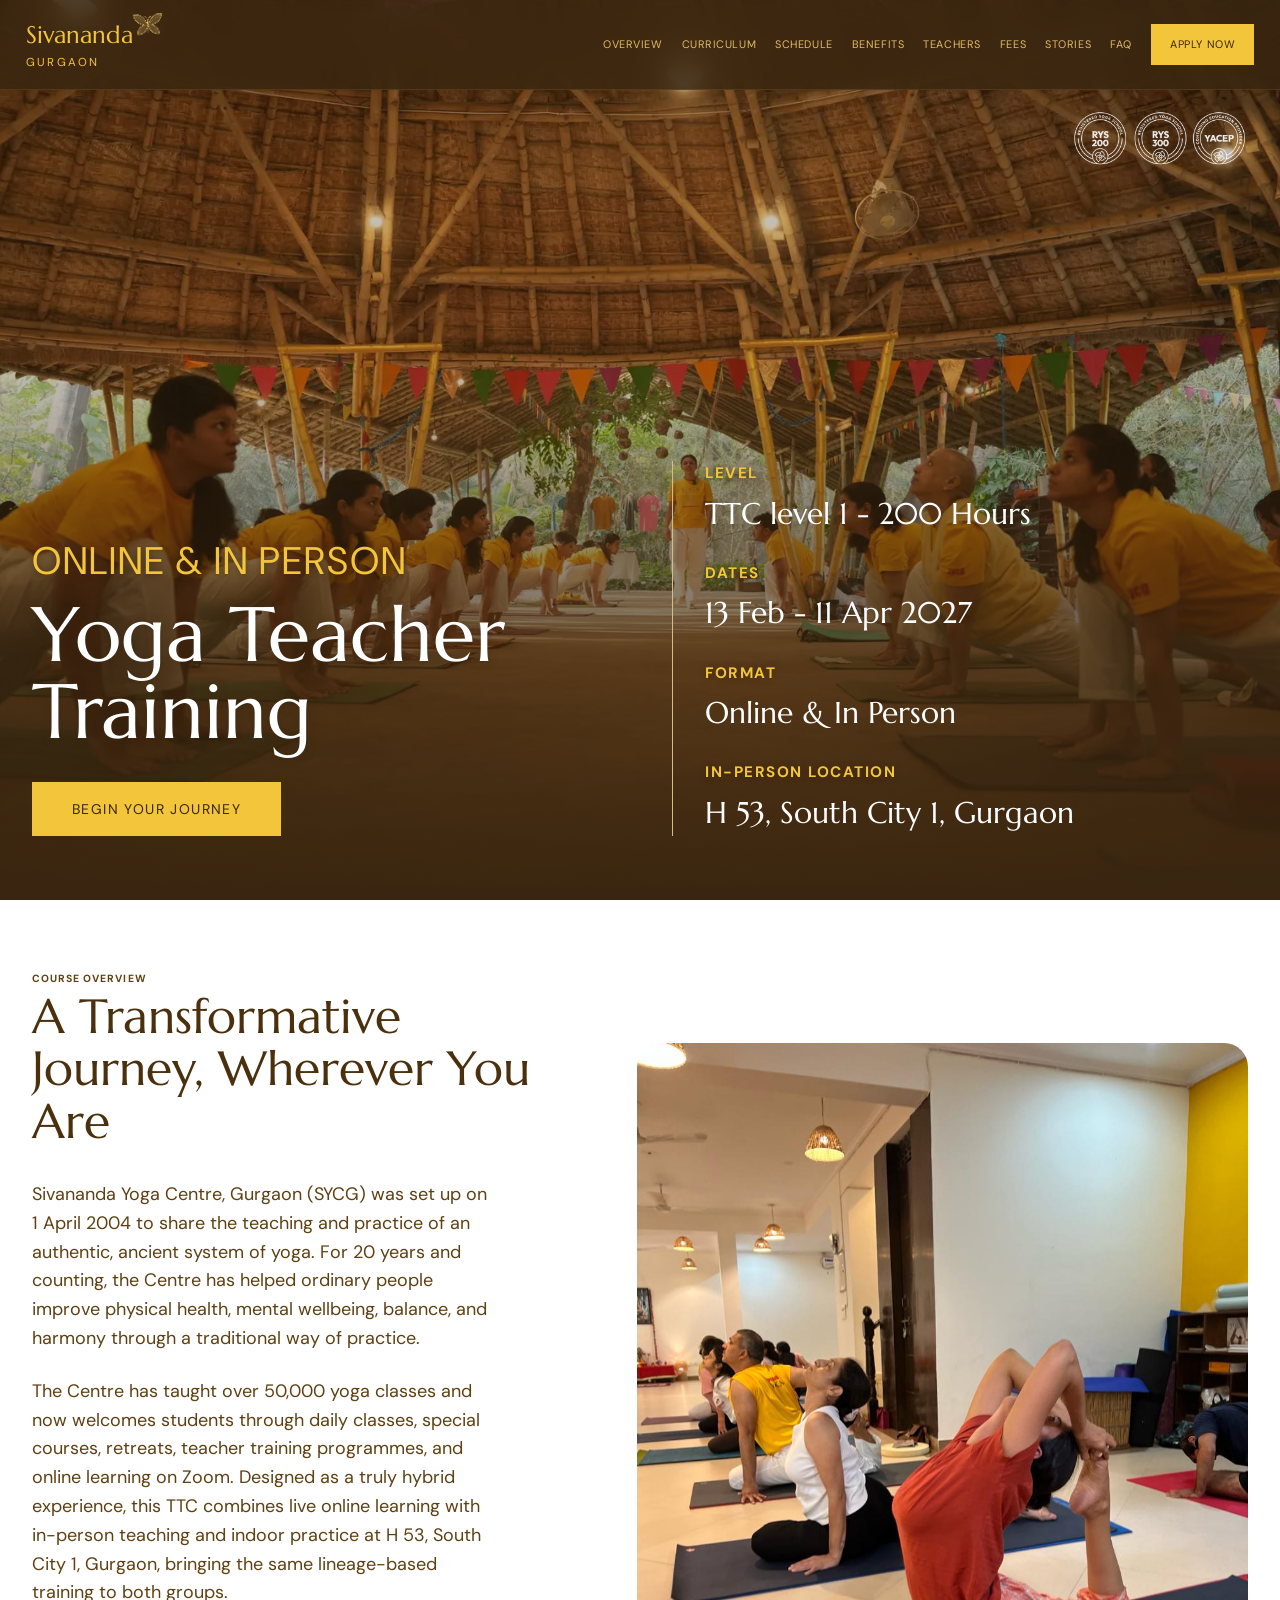
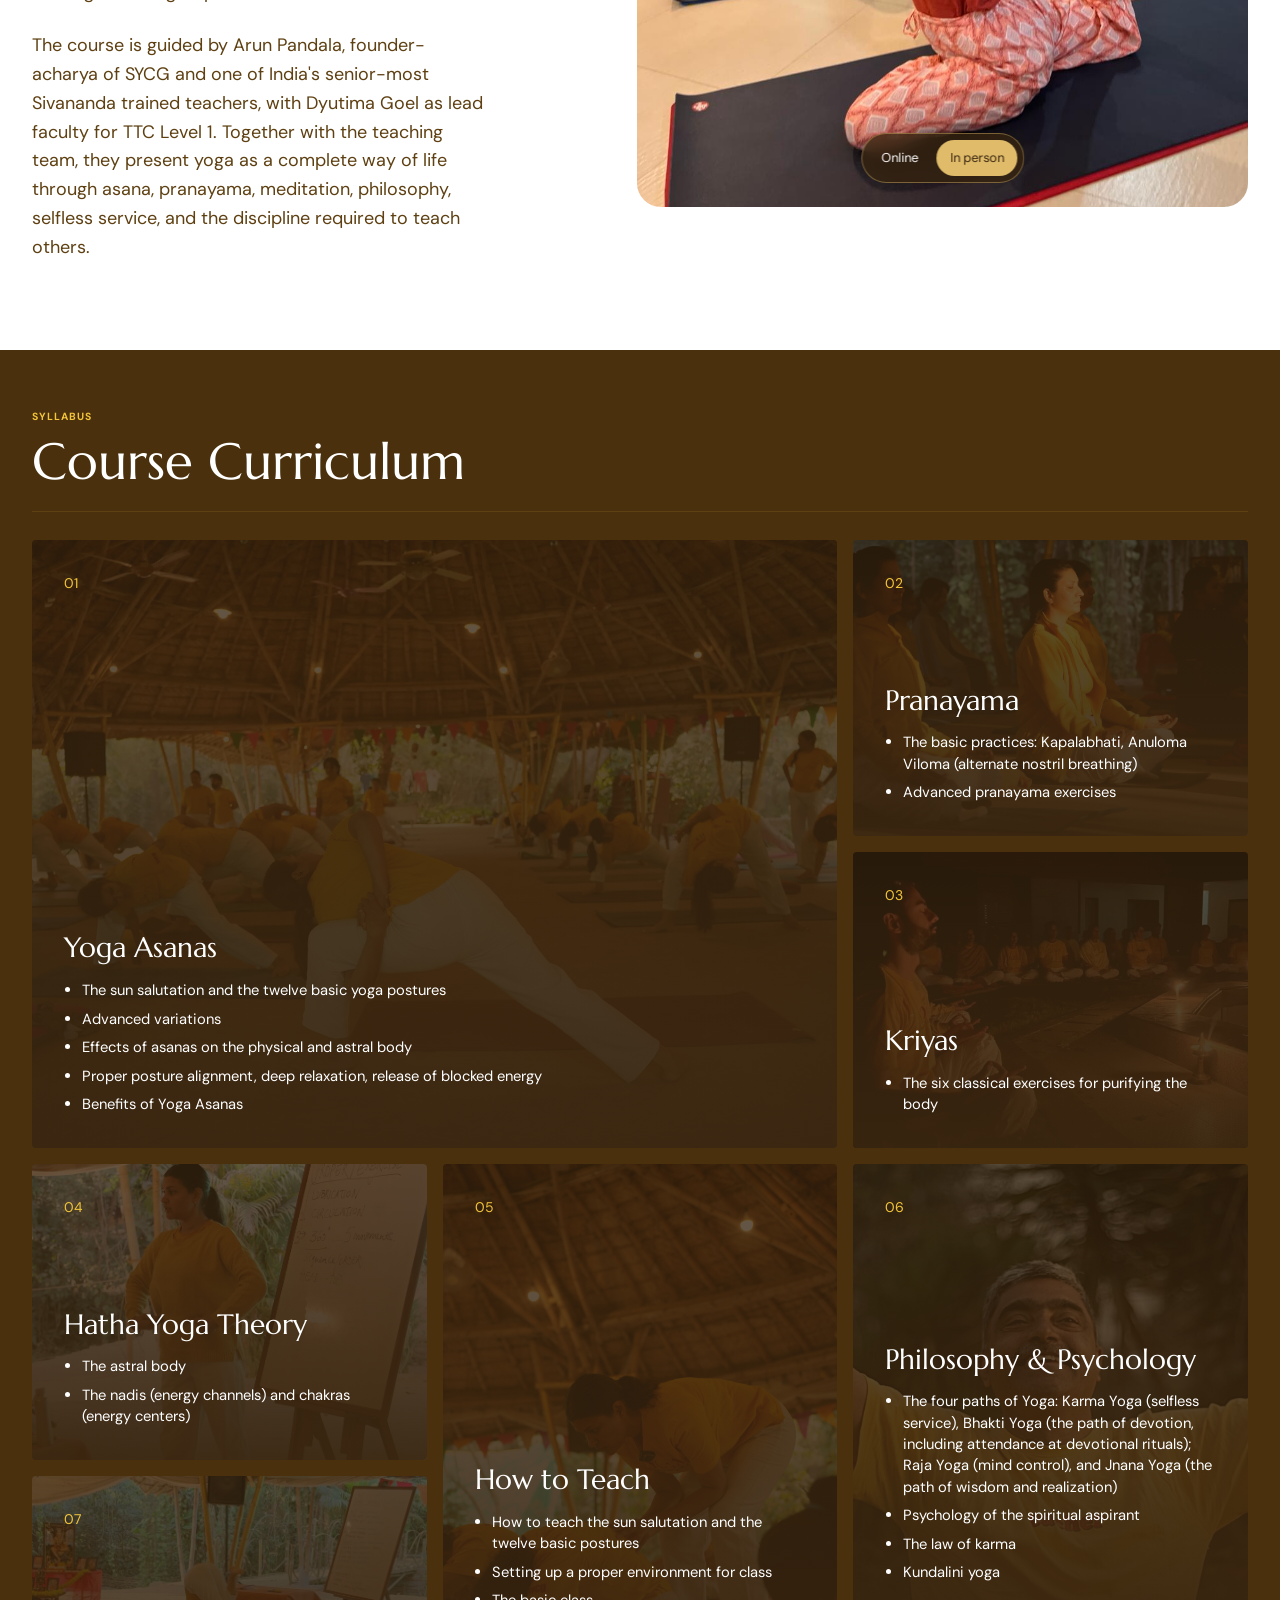
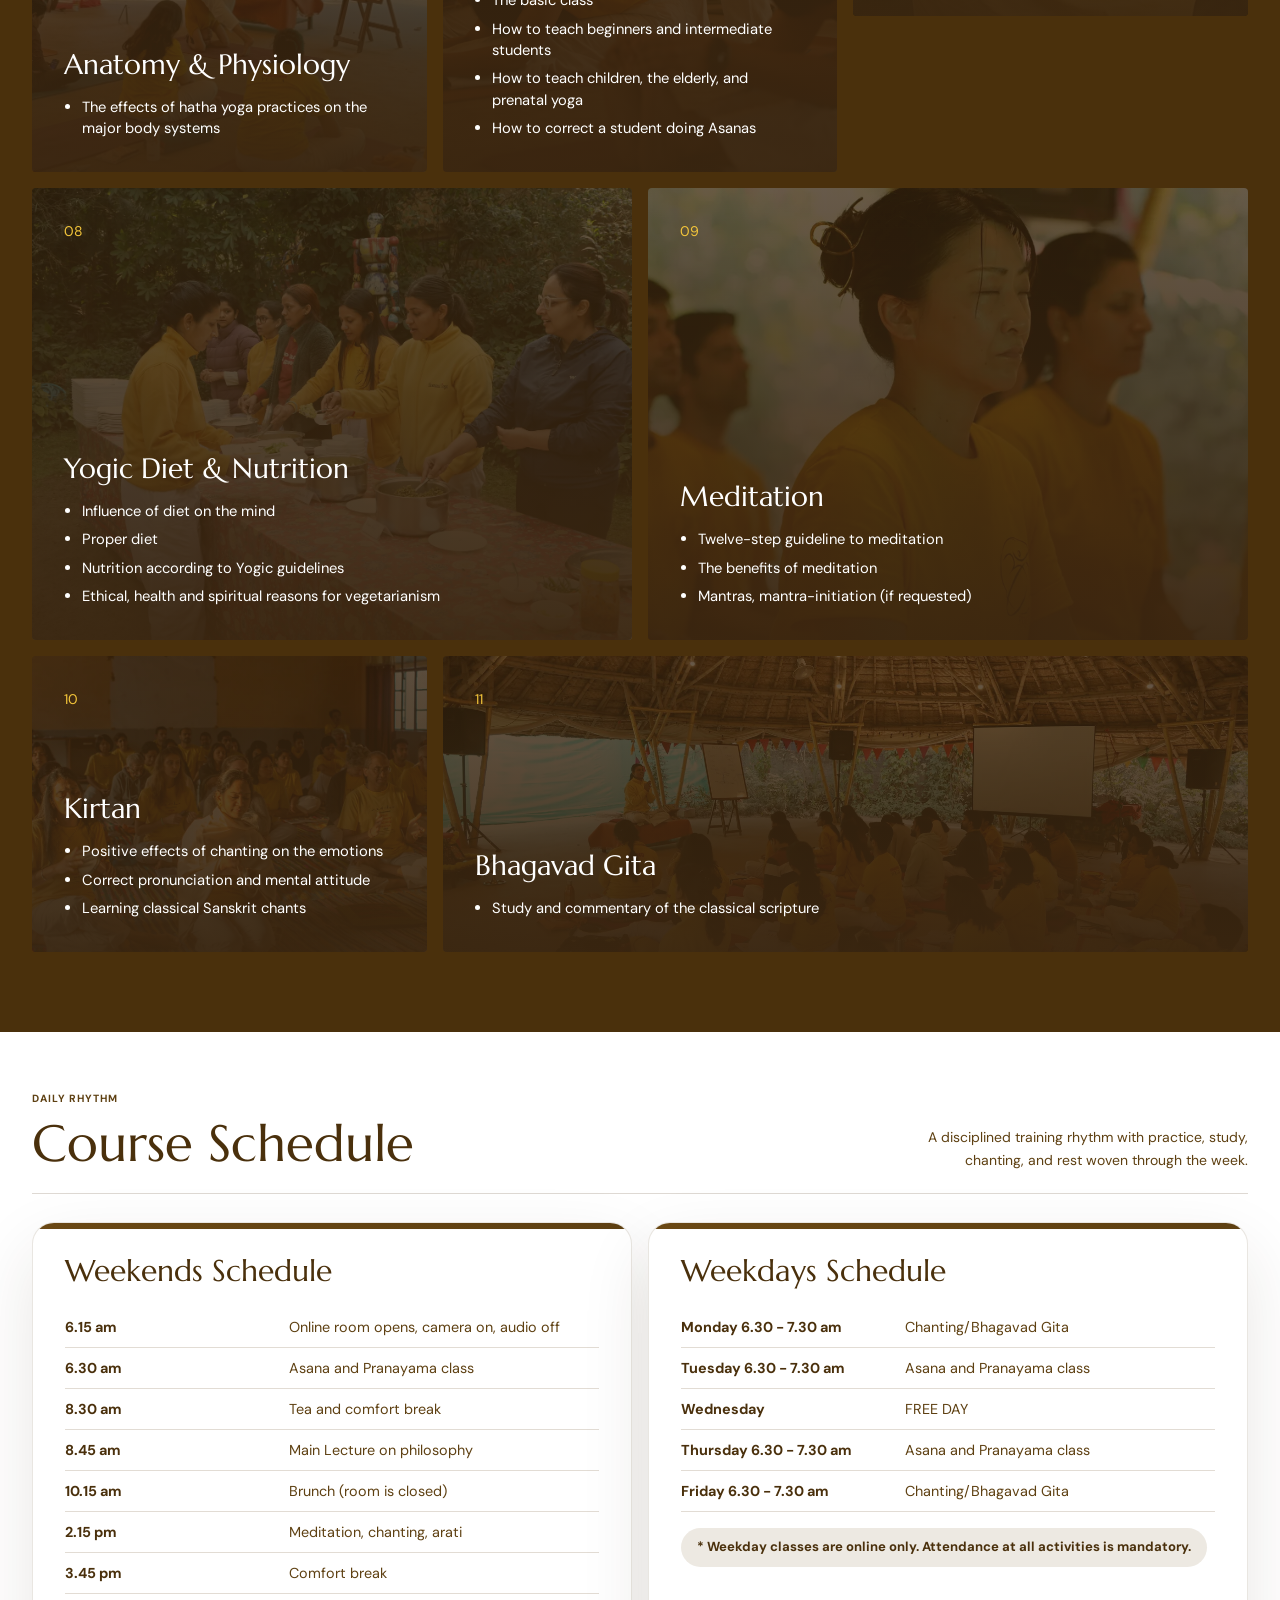
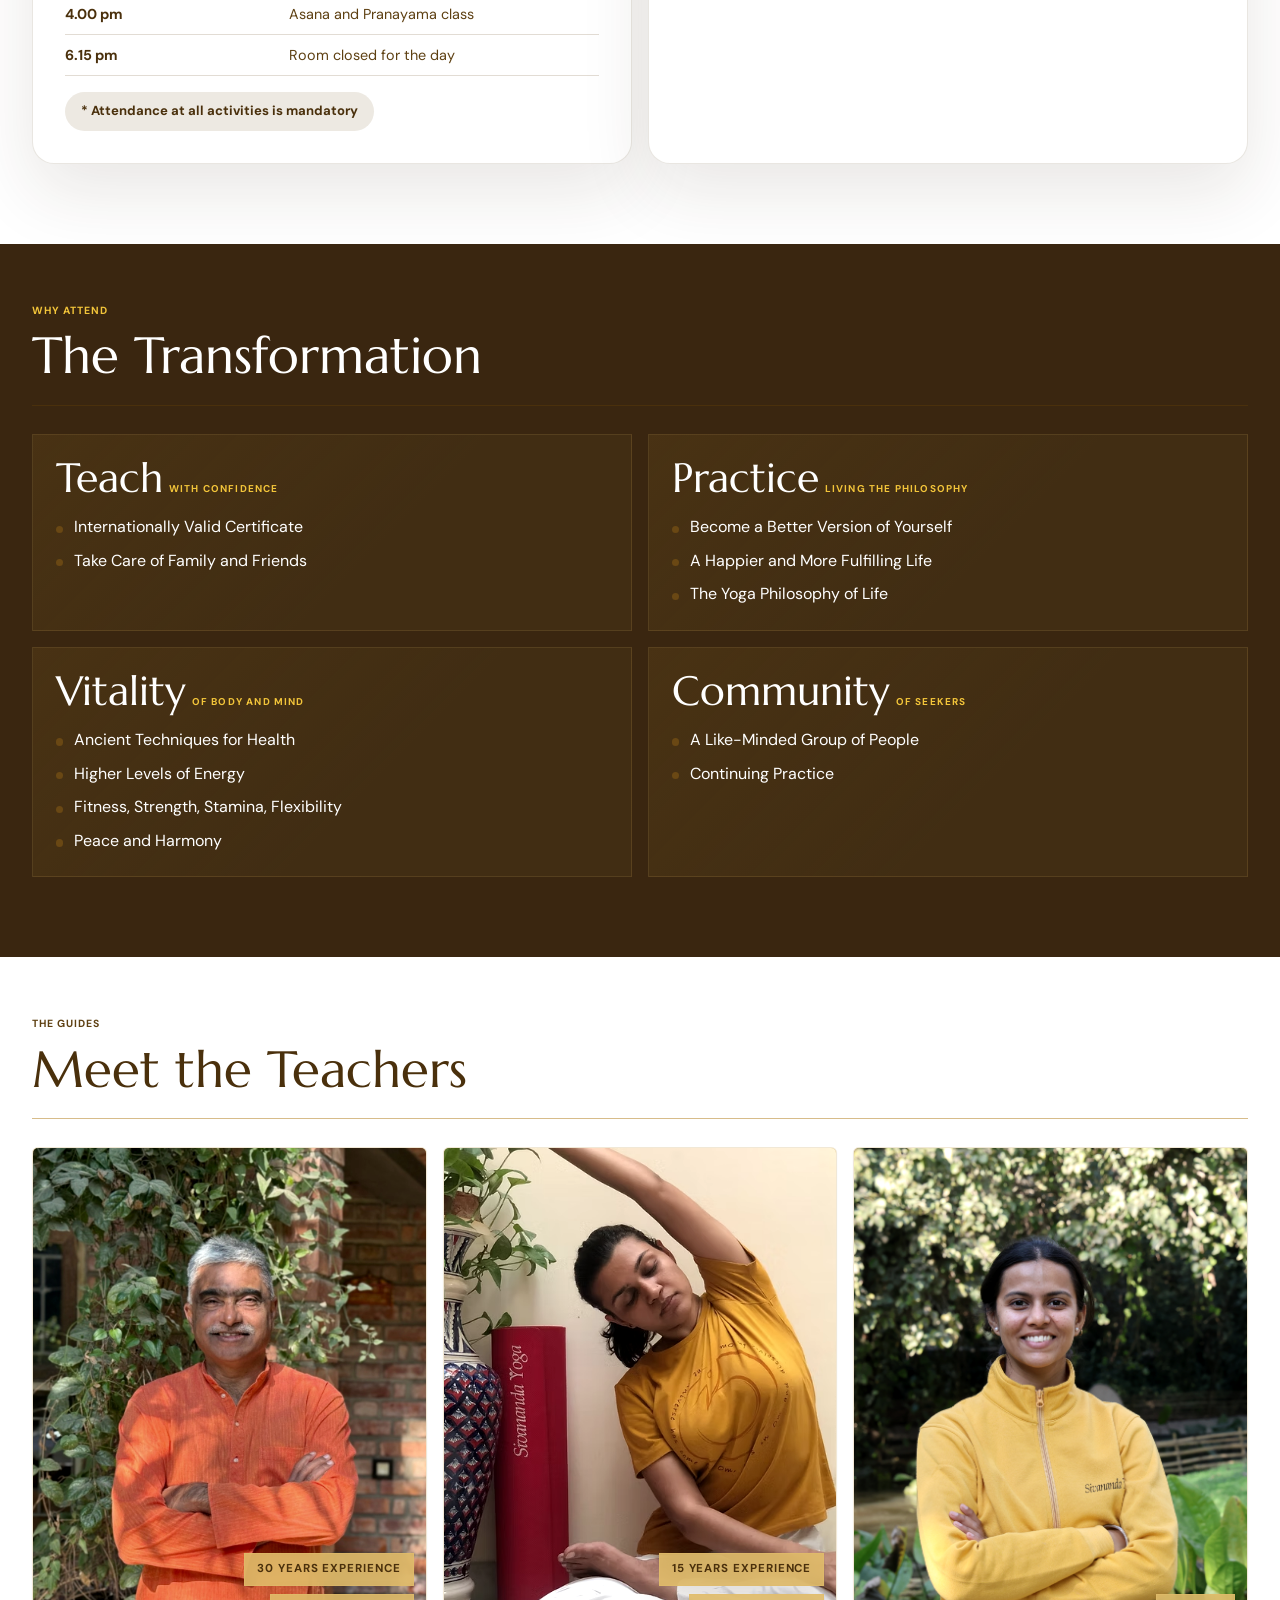
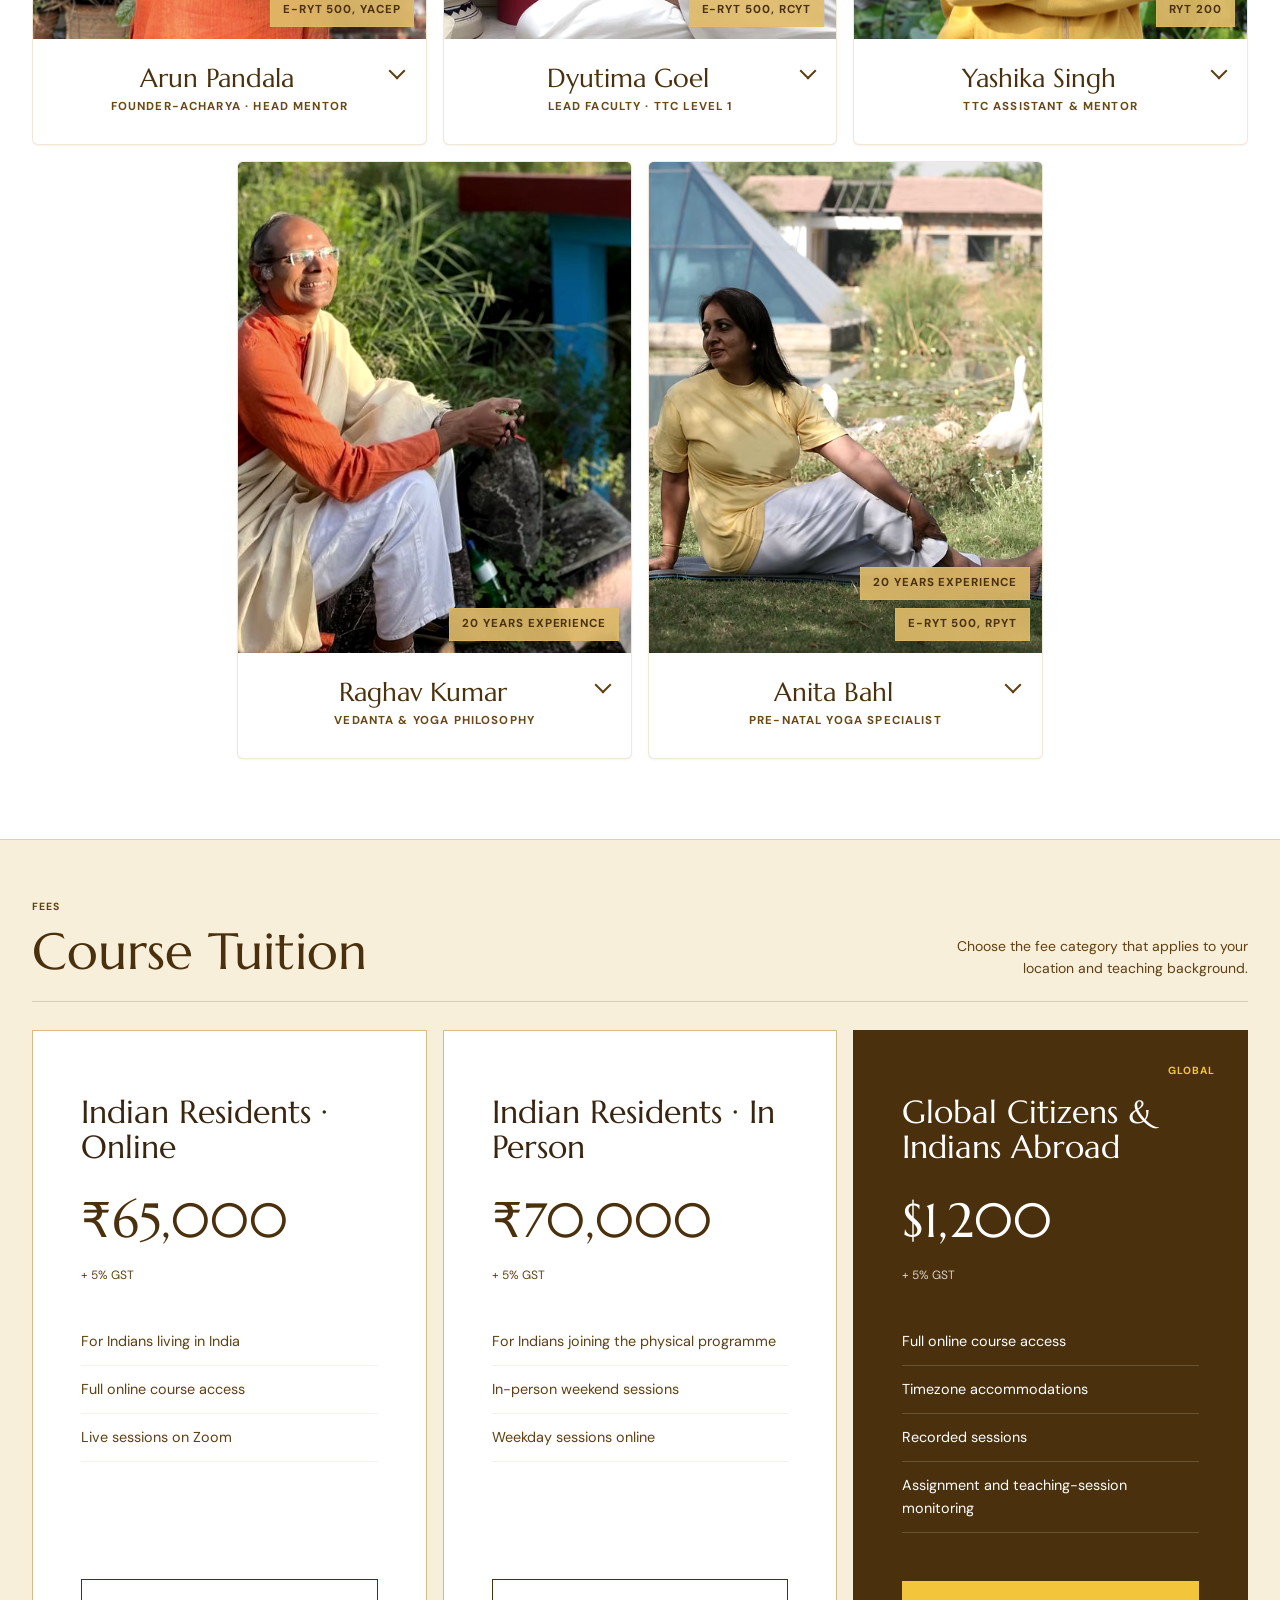
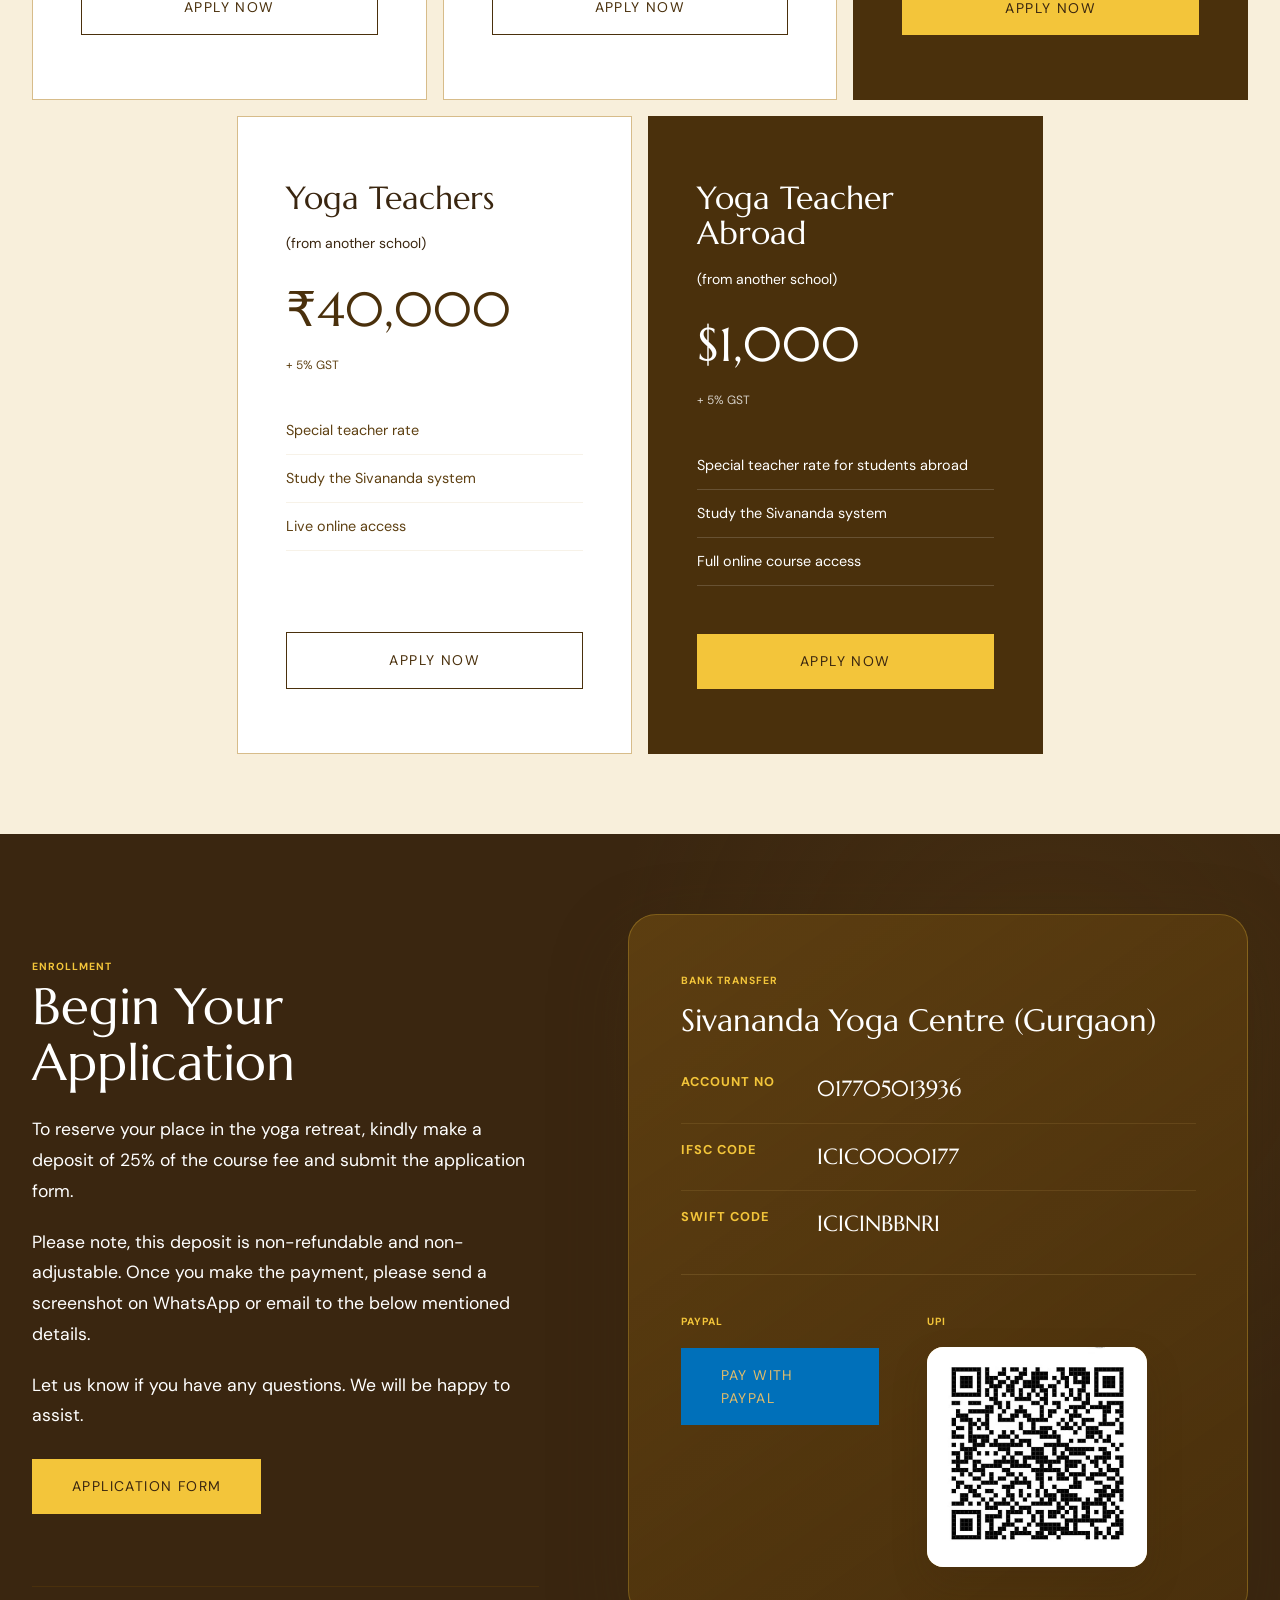
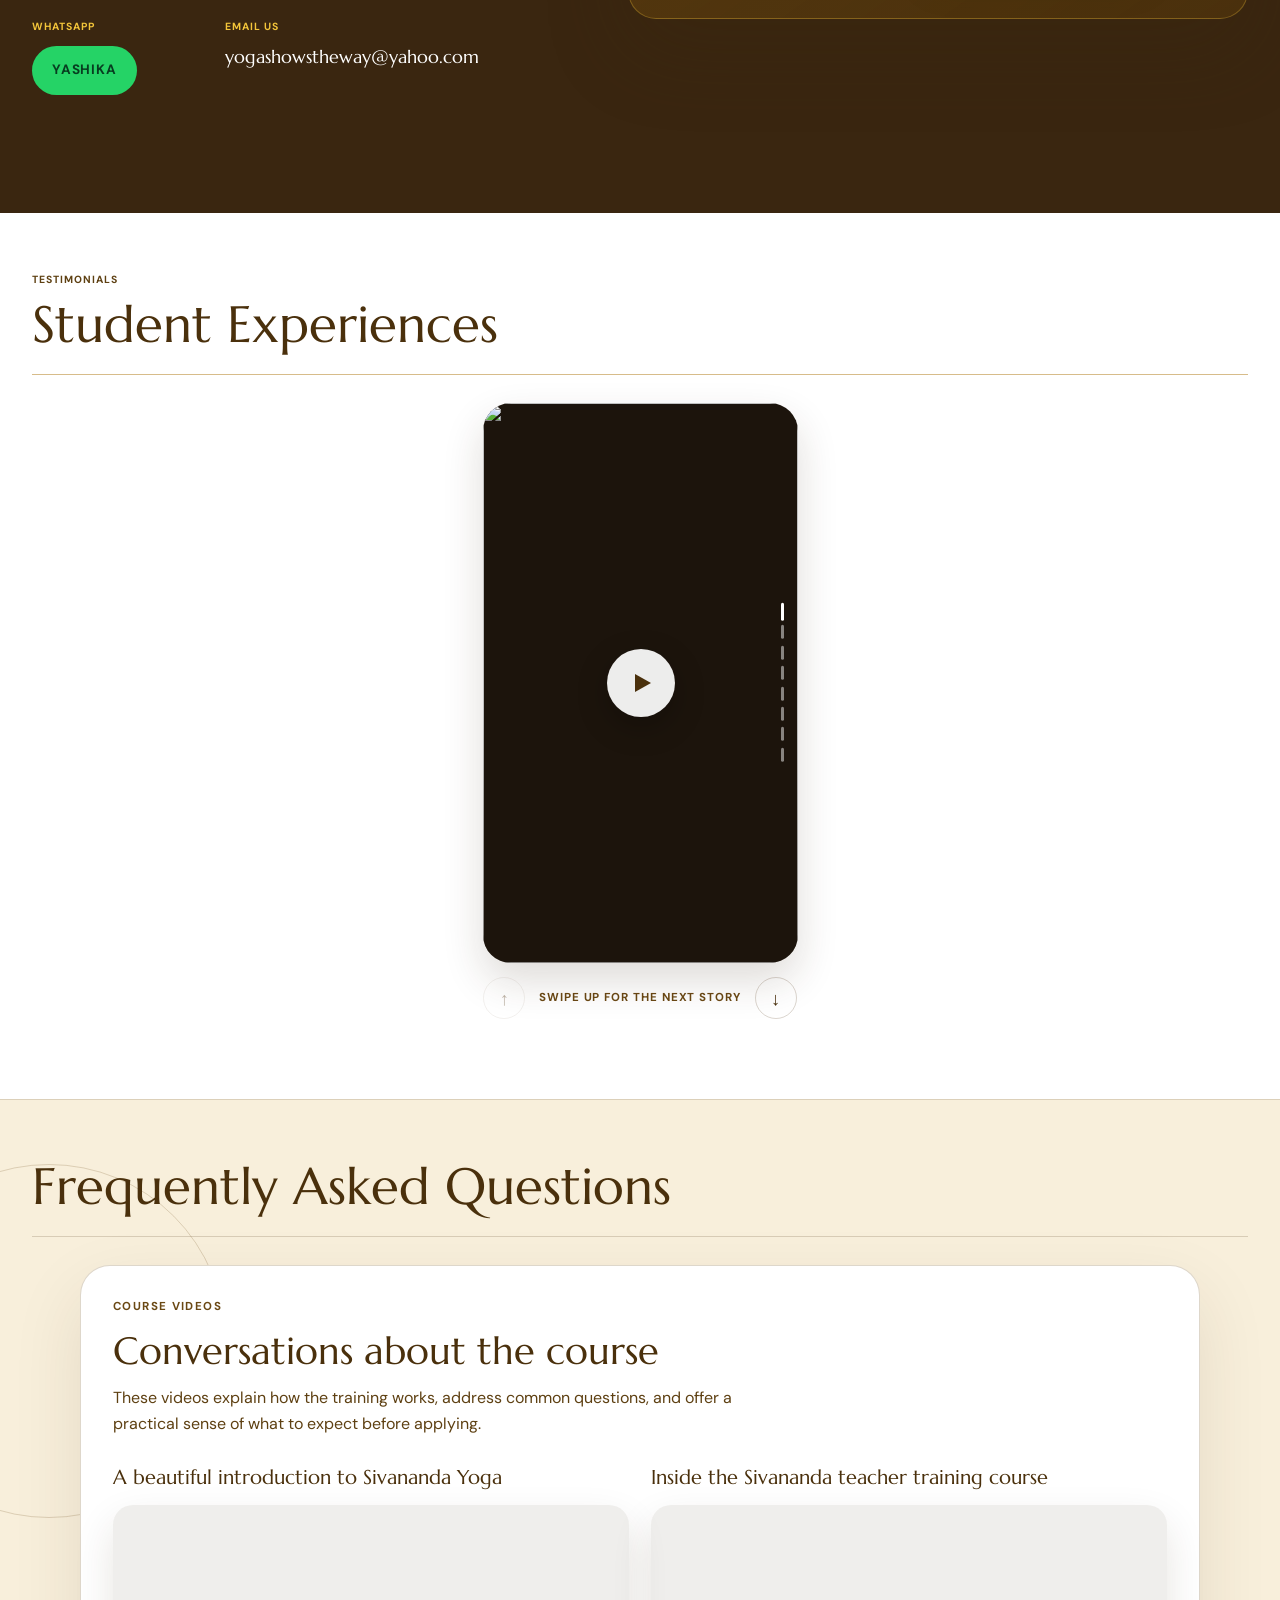
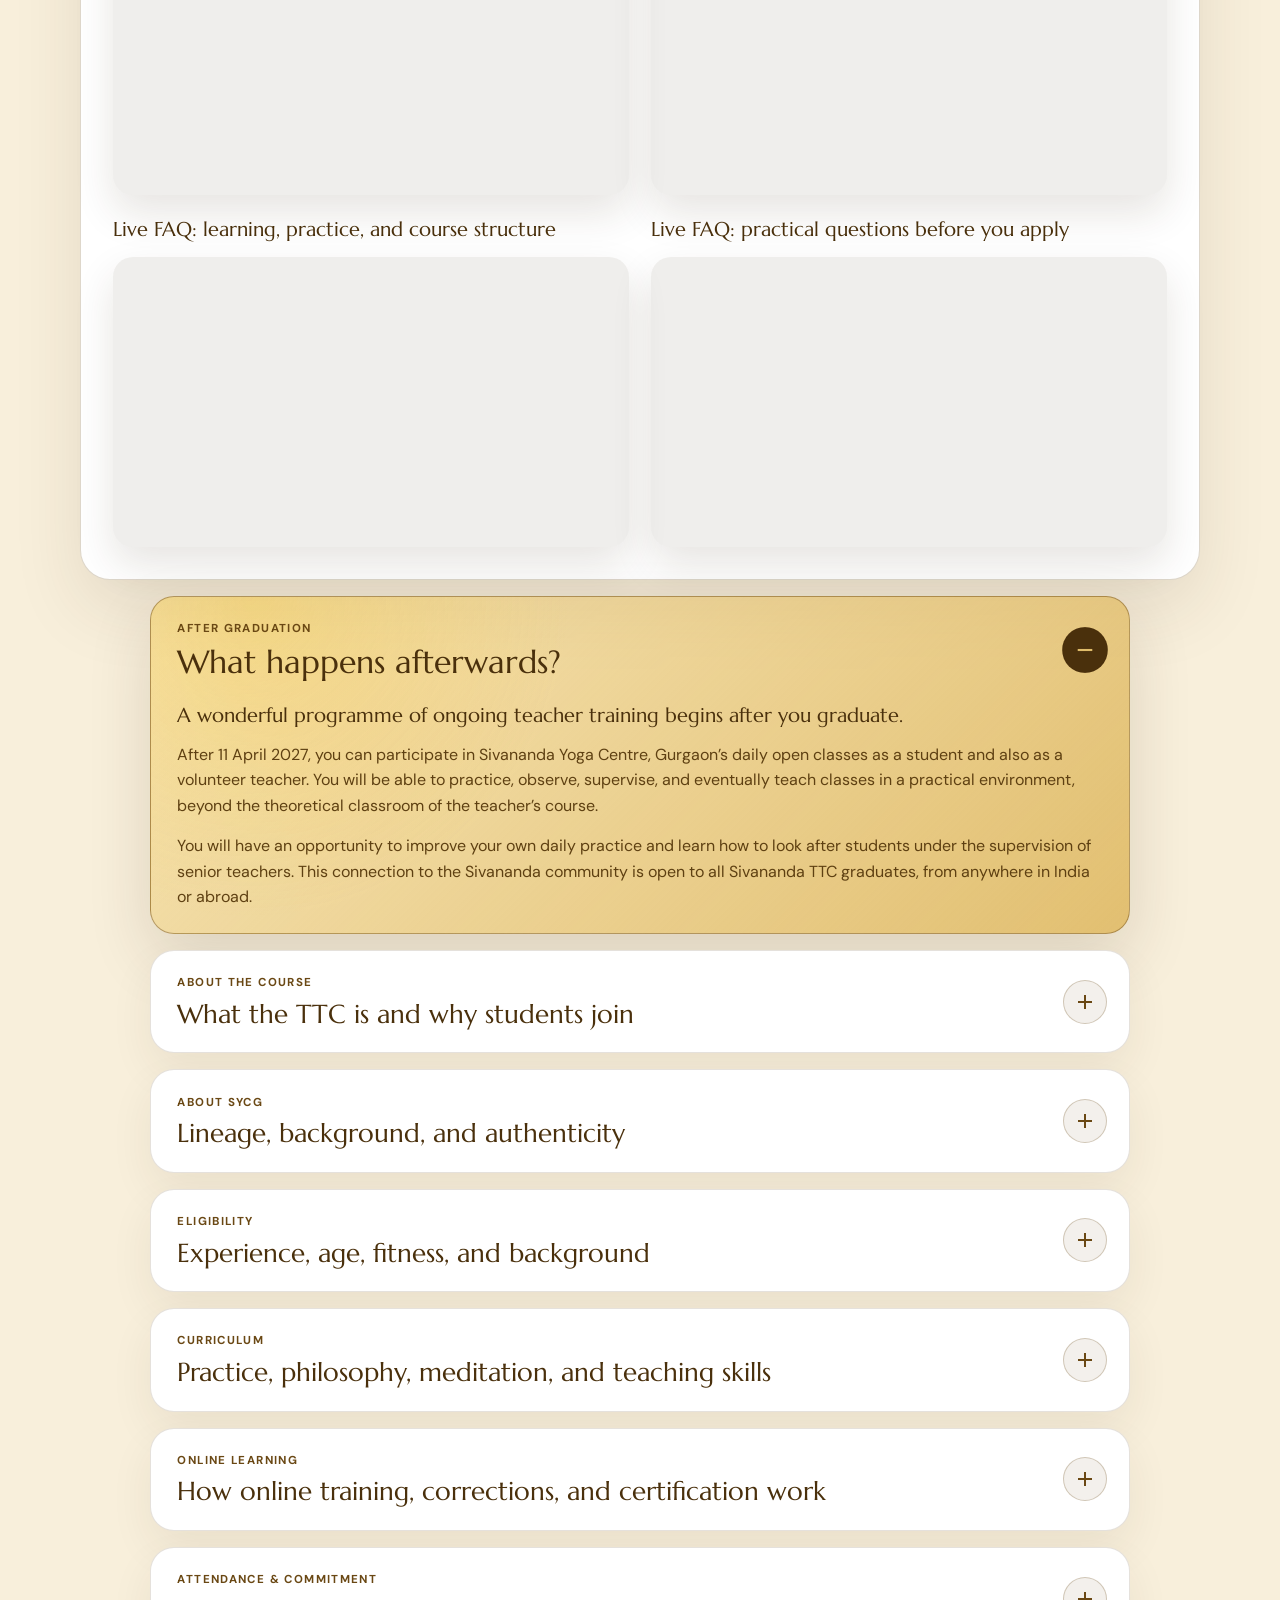
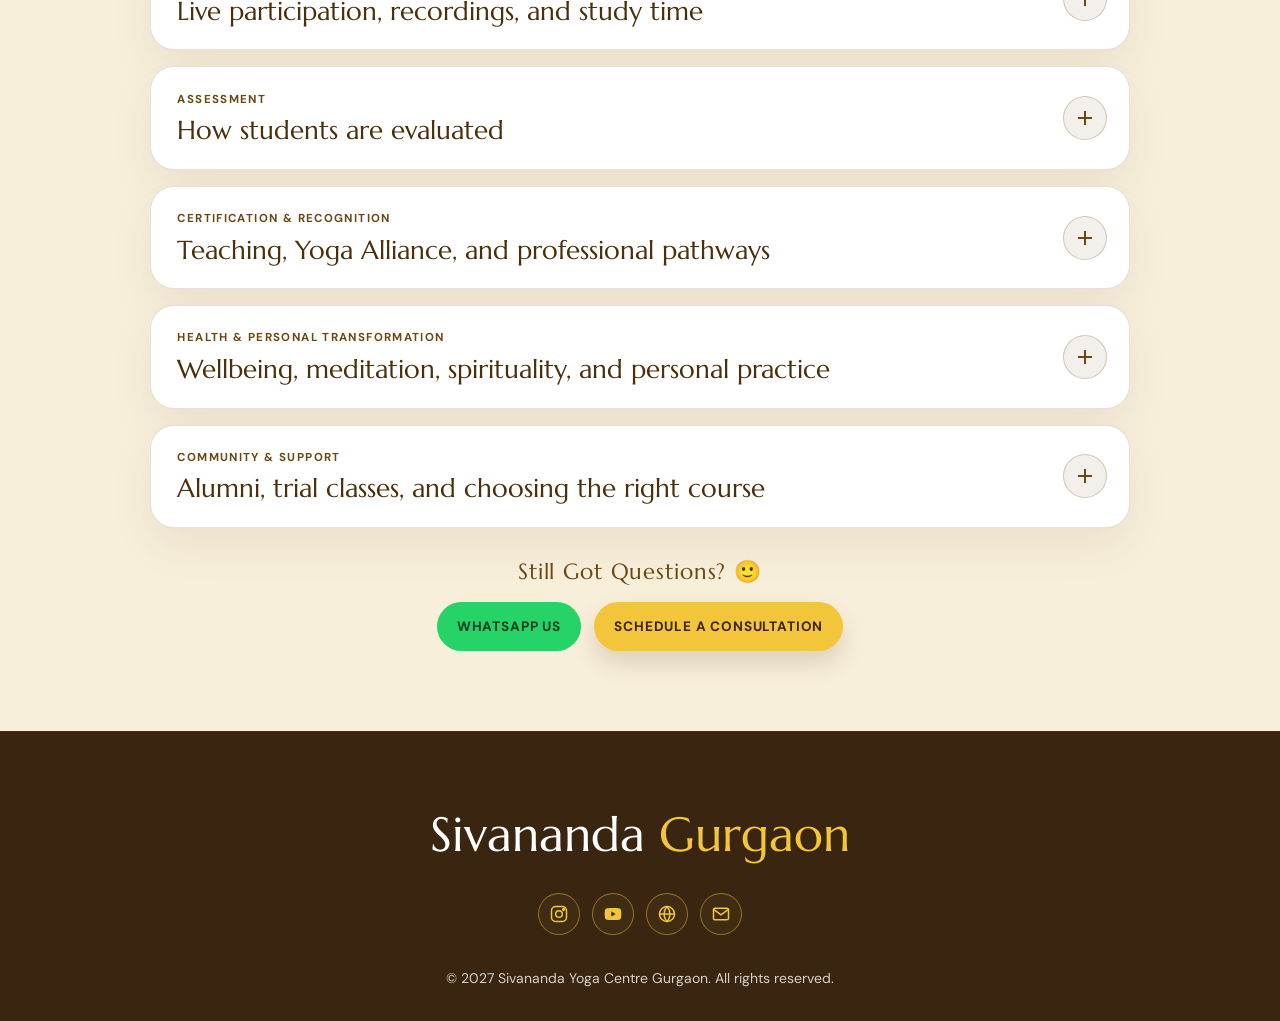
==== index.html @ f151eb0d "more improvements" ====
<!doctype html>
<html lang="en">
  <head>
    <meta charset="UTF-8">
    <meta name="viewport" content="width=device-width, initial-scale=1.0">
    <title>Sivananda TTC Level I | Gurgaon</title>
    <meta
      name="description"
      content="Online and in-person International Yoga Teacher Training Course Level I by Sivananda Yoga Centre Gurgaon. 13 February to 11 April 2027."
    >
    <link rel="icon" type="image/avif" href="assets/practice.avif">
    <meta property="og:image" content="assets/og-image.jpg">
    <meta property="og:image:type" content="image/jpeg">
    <meta property="og:image:width" content="1200">
    <meta property="og:image:height" content="630">
    <meta property="og:image:alt" content="Sivananda students meditating in morning light">
    <link rel="preconnect" href="https://fonts.googleapis.com">
    <link rel="preconnect" href="https://fonts.gstatic.com" crossorigin>
    <link
      href="https://fonts.googleapis.com/css2?family=DM+Sans:opsz,wght@9..40,400;9..40,500;9..40,700&family=Marcellus&display=swap"
      rel="stylesheet"
    >
    <link rel="stylesheet" href="styles.css">
  </head>
  <body>
    <nav>
      <a href="#" class="logo">
        <span class="logo-text">
          <span class="logo-name">S<span class="logo-i">i</span>vananda</span>
          <span class="logo-location">Gurgaon</span>
        </span>
        <span class="nav-butterfly butterfly-for-nav is-resting" aria-hidden="true">
          <svg viewBox="0 0 120 88" role="img" focusable="false">
            <g class="butterfly-wing butterfly-wing-left">
              <path d="M57 42C49 20 30 7 13 12c2 16 13 30 34 34-15 6-24 18-22 31 17 1 29-9 34-28Z"></path>
              <path class="wing-detail" d="M53 40C42 29 31 22 20 18M49 48C39 54 33 62 31 70"></path>
            </g>
            <g class="butterfly-wing butterfly-wing-right">
              <path d="M63 42C71 20 90 7 107 12c-2 16-13 30-34 34 15 6 24 18 22 31-17 1-29-9-34-28Z"></path>
              <path class="wing-detail" d="M67 40C78 29 89 22 100 18M71 48C81 54 87 62 89 70"></path>
            </g>
            <path class="butterfly-body" d="M60 31c-3 5-3 11 0 16 3-5 3-11 0-16Zm0 15c-2 12-1 23 0 31 1-8 2-19 0-31Z"></path>
            <path class="butterfly-antennae" d="M59 32c-1-7-5-12-10-15M61 32c1-7 5-12 10-15"></path>
          </svg>
        </span>
        <span class="nav-butterfly butterfly-for-button is-resting" aria-hidden="true">
          <svg viewBox="0 0 120 88" role="img" focusable="false">
            <g class="butterfly-wing butterfly-wing-left">
              <path d="M57 42C49 20 30 7 13 12c2 16 13 30 34 34-15 6-24 18-22 31 17 1 29-9 34-28Z"></path>
              <path class="wing-detail" d="M53 40C42 29 31 22 20 18M49 48C39 54 33 62 31 70"></path>
            </g>
            <g class="butterfly-wing butterfly-wing-right">
              <path d="M63 42C71 20 90 7 107 12c-2 16-13 30-34 34 15 6 24 18 22 31-17 1-29-9-34-28Z"></path>
              <path class="wing-detail" d="M67 40C78 29 89 22 100 18M71 48C81 54 87 62 89 70"></path>
            </g>
            <path class="butterfly-body" d="M60 31c-3 5-3 11 0 16 3-5 3-11 0-16Zm0 15c-2 12-1 23 0 31 1-8 2-19 0-31Z"></path>
            <path class="butterfly-antennae" d="M59 32c-1-7-5-12-10-15M61 32c1-7 5-12 10-15"></path>
          </svg>
        </span>
      </a>
      <div class="nav-links">
        <a href="#overview">Overview</a>
        <a href="#curriculum">Curriculum</a>
        <a href="#schedule">Schedule</a>
        <a href="#benefits">Benefits</a>
        <a href="#teachers">Teachers</a>
        <a href="#pricing">Fees</a>
        <a href="#testimonials">Stories</a>
        <a href="#faq">FAQ</a>
        <a href="#apply" class="btn btn-primary nav-cta">Apply N<span class="apply-o">o</span>w</a>
      </div>
    </nav>

    <section class="hero">
      <div class="hero-img-container">
        <img src="assets/asanas.webp" alt="Sivananda students meditating in morning light">
        <div class="hero-gradient"></div>
      </div>

      <div class="hero-accreditation">
        <img src="assets/rys300logo.avif" alt="Yoga Alliance RYS 300 registered yoga school logo">
      </div>

      <div class="container hero-content">
        <div class="hero-title-block">
          <p class="text-xs hero-eyebrow">Online &amp; In Person</p>
          <h1 class="hero-title">Yoga Teacher Training</h1>
          <a href="#apply" class="btn btn-primary">Begin Your Journey</a>
        </div>

        <div class="hero-meta">
          <div class="meta-item">
            <span class="label">Level</span>
            <span class="value">TTC level 1 - 200 Hours</span>
          </div>
          <div class="meta-item">
            <span class="label">Dates</span>
            <span class="value">13 Feb - 11 Apr 2027</span>
          </div>
          <div class="meta-item">
            <span class="label">Format</span>
            <span class="value">Online &amp; In Person</span>
          </div>
          <div class="meta-item">
            <span class="label">In-Person Location</span>
            <span class="value">H 53, South City 1, Gurgaon</span>
          </div>
        </div>

      </div>
    </section>

    <section id="overview" class="overview">
      <div class="container overview-grid">
        <div class="overview-text">
          <span class="label">Course Overview</span>
          <h2>A Transformative Journey, Wherever You Are</h2>
          <p>
            Sivananda Yoga Centre, Gurgaon (SYCG) was set up on 1 April 2004 to share the teaching and
            practice of an authentic, ancient system of yoga. For 20 years and counting, the Centre has
            helped ordinary people improve physical health, mental wellbeing, balance, and harmony through
            a traditional way of practice.
          </p>
          <p>
            The Centre has taught over 50,000 yoga classes and now welcomes students through daily classes,
            special courses, retreats, teacher training programmes, and online learning on Zoom. Designed as a
            truly hybrid experience, this TTC combines live online learning with in-person teaching and indoor
            practice at H 53, South City 1, Gurgaon, bringing the same lineage-based training to both groups.
          </p>
          <p>
            The course is guided by Arun Pandala, founder-acharya of SYCG and one of India's senior-most
            Sivananda trained teachers, with Dyutima Goel as lead faculty for TTC Level 1.
            Together with the teaching team, they present yoga as a complete way of life through asana,
            pranayama, meditation, philosophy, selfless service, and the discipline required to teach others.
          </p>
          <!-- <a href="assets/iyttc-brochure.html" download class="btn btn-outline">Download Brochure</a> -->
        </div>
        <div class="overview-image">
          <img
            class="overview-image-option is-active"
            src="assets/courseoverview.webp"
            alt="Online Hatha yoga theory class at Sivananda training"
            data-overview-image="online"
          >
          <img
            class="overview-image-option"
            src="assets/inperson.jpeg"
            alt="Students practising yoga in person at Sivananda Yoga Centre Gurgaon"
            data-overview-image="in-person"
          >
          <div class="overview-image-switcher" aria-label="Choose course view">
            <button class="is-active" type="button" data-overview-view="online" aria-pressed="true">Online</button>
            <button type="button" data-overview-view="in-person" aria-pressed="false">In person</button>
          </div>
        </div>
      </div>
    </section>

    <section id="curriculum" class="curriculum">
      <div class="container">
        <div class="section-header">
          <div>
            <span class="label">Syllabus</span>
            <h2 class="section-title">Course Curriculum</h2>
          </div>
        </div>

        <div class="bento-grid">
          <div class="bento-item" tabindex="0">
            <img src="assets/asanas2.webp" alt="Yoga Asanas">
            <div class="bento-content">
              <span class="bento-num">01</span>
              <div>
                <h3 class="bento-title">Yoga Asanas</h3>
                <ul class="bento-details">
                  <li>The sun salutation and the twelve basic yoga postures</li>
                  <li>Advanced variations</li>
                  <li>Effects of asanas on the physical and astral body</li>
                  <li>Proper posture alignment, deep relaxation, release of blocked energy</li>
                  <li>Benefits of Yoga Asanas</li>
                </ul>
              </div>
            </div>
          </div>

          <div class="bento-item" tabindex="0">
            <img class="bento-img-rotate" src="assets/CS2A2836.webp" alt="Pranayama practice">
            <div class="bento-content">
              <span class="bento-num">02</span>
              <div>
                <h3 class="bento-title">Pranayama</h3>
                <ul class="bento-details">
                  <li>The basic practices: Kapalabhati, Anuloma Viloma (alternate nostril breathing)</li>
                  <li>Advanced pranayama exercises</li>
                </ul>
              </div>
            </div>
          </div>

          <div class="bento-item" tabindex="0">
            <img src="assets/kriyas.webp" alt="Kriyas">
            <div class="bento-content">
              <span class="bento-num">03</span>
              <div>
                <h3 class="bento-title">Kriyas</h3>
                <ul class="bento-details">
                  <li>The six classical exercises for purifying the body</li>
                </ul>
              </div>
            </div>
          </div>

          <div class="bento-item" tabindex="0">
            <img class="bento-img-rotate bento-img-hatha-yoga" src="assets/hathayoga2.webp" alt="Hatha Yoga Theory">
            <div class="bento-content">
              <span class="bento-num">04</span>
              <div>
                <h3 class="bento-title">Hatha Yoga Theory</h3>
                <ul class="bento-details">
                  <li>The astral body</li>
                  <li>The nadis (energy channels) and chakras (energy centers)</li>
                </ul>
              </div>
            </div>
          </div>

          <div class="bento-item" tabindex="0">
            <img src="assets/howtoteach2.JPG" alt="How to Teach">
      
            <div class="bento-content">
              <span class="bento-num">05</span>
              <div>
                <h3 class="bento-title">How to Teach</h3>
                <ul class="bento-details">
                  <li>How to teach the sun salutation and the twelve basic postures</li>
                  <li>Setting up a proper environment for class</li>
                  <li>The basic class</li>
                  <li>How to teach beginners and intermediate students</li>
                  <li>How to teach children, the elderly, and prenatal yoga</li>
                  <li>How to correct a student doing Asanas</li>
                </ul>
              </div>
            </div>
          </div>

          <div class="bento-item" tabindex="0">
            <img src="assets/philosophy_psychology.avif" alt="Yoga Philosophy and Psychology">
            <div class="bento-content">
              <span class="bento-num">06</span>
              <div>
                <h3 class="bento-title">Philosophy &amp; Psychology</h3>
                <ul class="bento-details">
                  <li>The four paths of Yoga: Karma Yoga (selfless service), Bhakti Yoga (the path of devotion, including attendance at devotional rituals); Raja Yoga (mind control), and Jnana Yoga (the path of wisdom and realization)</li>
                  <li>Psychology of the spiritual aspirant</li>
                  <li>The law of karma</li>
                  <li>Kundalini yoga</li>
                </ul>
              </div>
            </div>
          </div>

          <div class="bento-item" tabindex="0">
            <img src="assets/anatomy2.webp" alt="Anatomy and Physiology">
            <div class="bento-content">
              <span class="bento-num">07</span>
              <div>
                <h3 class="bento-title">Anatomy &amp; Physiology</h3>
                <ul class="bento-details">
                  <li>The effects of hatha yoga practices on the major body systems</li>
                </ul>
              </div>
            </div>
          </div>

          <div class="bento-item" tabindex="0">
            <img src="assets/CS2A2937.webp" alt="Yogic Diet and Nutrition">
            <div class="bento-content">
              <span class="bento-num">08</span>
              <div>
                <h3 class="bento-title">Yogic Diet &amp; Nutrition</h3>
                <ul class="bento-details">
                  <li>Influence of diet on the mind</li>
                  <li>Proper diet</li>
                  <li>Nutrition according to Yogic guidelines</li>
                  <li>Ethical, health and spiritual reasons for vegetarianism</li>
                </ul>
              </div>
            </div>
          </div>

          <div class="bento-item" tabindex="0">
            <img class="bento-img-rotate bento-img-meditation" src="assets/meditation.webp" alt="Meditation">
            <div class="bento-content">
              <span class="bento-num">09</span>
              <div>
                <h3 class="bento-title">Meditation</h3>
                <ul class="bento-details">
                  <li>Twelve-step guideline to meditation</li>
                  <li>The benefits of meditation</li>
                  <li>Mantras, mantra-initiation (if requested)</li>
                </ul>
              </div>
            </div>
          </div>

          <div class="bento-item" tabindex="0">
            <img src="assets/kirtan.webp" alt="Kirtan">
            <div class="bento-content">
              <span class="bento-num">10</span>
              <div>
                <h3 class="bento-title">Kirtan</h3>
                <ul class="bento-details">
                  <li>Positive effects of chanting on the emotions</li>
                  <li>Correct pronunciation and mental attitude</li>
                  <li>Learning classical Sanskrit chants</li>
                </ul>
              </div>
            </div>
          </div>

          <div class="bento-item" tabindex="0">
            <img src="assets/gita.webp" alt="Bhagavad Gita">
            <div class="bento-content">
              <span class="bento-num">11</span>
              <div>
                <h3 class="bento-title">Bhagavad Gita</h3>
                <ul class="bento-details">
                  <li>Study and commentary of the classical scripture</li>
                </ul>
              </div>
            </div>
          </div>
        </div>
      </div>
    </section>

    <section id="schedule" class="schedule">
      <div class="container">
        <div class="section-header schedule-header">
          <div>
            <span class="label">Daily Rhythm</span>
            <h2 class="section-title color-dark-olive">Course Schedule</h2>
          </div>
          <p class="text-sm section-note">A disciplined training rhythm with practice, study, chanting, and rest woven through the week.</p>
        </div>

        <div class="schedule-container">
          <div class="schedule-card">
            <h3>Weekends Schedule</h3>
            <div class="schedule-list">
              <p><strong>6.15 am</strong> <span>Online room opens, camera on, audio off</span></p>
              <p><strong>6.30 am</strong> <span>Asana and Pranayama class</span></p>
              <p><strong>8.30 am</strong> <span>Tea and comfort break</span></p>
              <p><strong>8.45 am</strong> <span>Main Lecture on philosophy</span></p>
              <p><strong>10.15 am</strong> <span>Brunch (room is closed)</span></p>
              <p><strong>2.15 pm</strong> <span>Meditation, chanting, arati</span></p>
              <p><strong>3.45 pm</strong> <span>Comfort break</span></p>
              <p><strong>4.00 pm</strong> <span>Asana and Pranayama class</span></p>
              <p><strong>6.15 pm</strong> <span>Room closed for the day</span></p>
            </div>
            <p class="schedule-note">* Attendance at all activities is mandatory</p>
          </div>

          <div class="schedule-card">
            <h3>Weekdays Schedule</h3>
            <div class="schedule-list">
              <p><strong>Monday 6.30 - 7.30 am</strong> <span>Chanting/Bhagavad Gita</span></p>
              <p><strong>Tuesday 6.30 - 7.30 am</strong> <span>Asana and Pranayama class</span></p>
              <p><strong>Wednesday</strong> <span>FREE DAY</span></p>
              <p><strong>Thursday 6.30 - 7.30 am</strong> <span>Asana and Pranayama class</span></p>
              <p><strong>Friday 6.30 - 7.30 am</strong> <span>Chanting/Bhagavad Gita</span></p>
            </div>
            <p class="schedule-note">* Weekday classes are online only. Attendance at all activities is mandatory.</p>
          </div>
        </div>
      </div>
    </section>

    <section id="benefits" class="benefits">
      <div class="container">
        <div class="section-header">
          <div>
            <span class="label color-khaki">Why Attend</span>
            <h2 class="section-title">The Transformation</h2>
          </div>
        </div>

        <div class="benefits-grid">
          <article class="benefit-card">
            <h3 class="benefit-card-heading-inline"><span>Teach</span><span>with confidence</span></h3>
            <!-- <p>Prepare to teach through a recognized lineage, structured training, and practical methodology.</p> -->
            <ul>
              <li>Internationally Valid Certificate</li>
              <li>Take Care of Family and Friends</li>
            </ul>
          </article>

          <article class="benefit-card">
            <h3 class="benefit-card-heading-inline"><span>Practice</span><span>living the philosophy</span></h3>
            <!-- <p>Study teachings that move yoga from exercise into daily choices, relationships, and self-study.</p> -->
            <ul>
              <li>Become a Better Version of Yourself</li>
              <li>A Happier and More Fulfilling Life</li>
              <li>The Yoga Philosophy of Life</li>
            </ul>
          </article>

          <article class="benefit-card">
            <h3 class="benefit-card-heading-inline"><span>Vitality</span><span>of body and mind</span></h3>
            <!-- <p>Develop energy through asana, pranayama, relaxation, food awareness, and repeated intelligent practice.</p> -->
            <ul>
              <li>Ancient Techniques for Health</li>
              <li>Higher Levels of Energy</li>
              <li>Fitness, Strength, Stamina, Flexibility</li>
              <li>Peace and Harmony</li>
            </ul>
          </article>

          <article class="benefit-card">
            <h3 class="benefit-card-heading-inline"><span>Community</span><span>of seekers</span></h3>
            <!-- <p>Train with sincere seekers and bring the benefits of practice into your immediate community.</p> -->
            <ul>
              <li>A Like-Minded Group of People</li>
              <li>Continuing Practice</li>
            </ul>
          </article>
        </div>

      </div>
    </section>

    <section id="teachers" class="teachers">
      <div class="container">
        <div class="section-header teacher-header">
          <div>
            <span class="label">The Guides</span>
            <h2 class="section-title color-dark-olive">Meet the Teachers</h2>
          </div>
        </div>

        <div class="teachers-grid">
          <article class="teacher-card" tabindex="0">
            <div class="teacher-img">
              <img src="assets/arunpandala.jpg" alt="Arun Pandala">
              <div class="teacher-tags" aria-label="Arun Pandala qualifications">
                <span class="teacher-tag">30 years experience</span>
                <span class="teacher-tag">E-RYT 500, YACEP</span>
              </div>
            </div>
            <div class="teacher-info">
              <h4>Arun Pandala</h4>
              <p class="teacher-role">Founder-Acharya &middot; Head Mentor</p>
              <span class="teacher-expand" aria-hidden="true"></span>
              <div class="teacher-bio">
                <div class="teacher-bio-inner">
                  <p>
                    Arun Pandala is one of the senior-most Sivananda teachers in the world. He did his teacher
                    training in 1995, and has since mentored thousands of students and teachers across India and
                    around the world. Arun is the founder-acharya of Sivananda Yoga Centre, Gurgaon, set up in
                    2004 to bring an authentic lineage of yoga to all people.
                  </p>
                  <p>
                    Arun teaches with great energy, vast experience, deep insight, simple wisdom and dry humour.
                    A teacher of teachers and a grandmaster in the field of yoga, he is the head mentor and
                    guide to the Yoga Teacher Training Course.
                  </p>
                </div>
              </div>
            </div>
          </article>

          <article class="teacher-card" tabindex="0">
            <div class="teacher-img">
              <img src="assets/DyutimaGoel.avif" alt="Dyutima Goel">
              <div class="teacher-tags" aria-label="Dyutima Goel qualifications">
                <span class="teacher-tag">15 years experience</span>
                <span class="teacher-tag">E-RYT 500, RCYT</span>
              </div>
            </div>
            <div class="teacher-info">
              <h4>Dyutima Goel</h4>
              <p class="teacher-role">Lead Faculty &middot; TTC Level 1</p>
              <span class="teacher-expand" aria-hidden="true"></span>
              <div class="teacher-bio">
                <div class="teacher-bio-inner">
                  <p>
                    Getting star reviews sprinkled with delight and coated with the all-abiding love of her
                    students has been a hallmark of Dyutima Goel&rsquo;s journey as a yoga teacher since 2011.
                    Strong, agile, superbly flexible and one hundred per cent dedicated to personal practice,
                    Dyutima walks the talk.
                  </p>
                  <p>
                    She wins hearts and commitment to yoga from those whom she teaches with her unique sense of
                    how to awaken someone&rsquo;s inner potential. She is one of India&rsquo;s most admired and
                    highly acclaimed Sivananda teachers and is the lead faculty in the Yoga Teacher
                    Training Course Level 1.
                  </p>
                </div>
              </div>
            </div>
          </article>

          <article class="teacher-card" tabindex="0">
            <div class="teacher-img">
              <img src="assets/yashika.jpeg" alt="Yashika Singh">
              <div class="teacher-tags" aria-label="Yashika Singh qualifications">
                <span class="teacher-tag">RYT 200</span>
              </div>
            </div>
            <div class="teacher-info">
              <h4>Yashika Singh</h4>
              <p class="teacher-role">TTC Assistant &amp; Mentor</p>
              <span class="teacher-expand" aria-hidden="true"></span>
              <div class="teacher-bio">
                <div class="teacher-bio-inner">
                  <p>
                    Yashika is young in experience, and way beyond her years in wisdom, hard work and
                    comprehension of teaching and practice of yoga. In her short career as a yoga teacher, she
                    has gone from teaching small parts of a Sivananda Open class, to assisting two
                    internationally recognised Yoga Teacher Training courses.
                  </p>
                  <p>
                    In between she has learnt and mastered the administration of Sivananda Gurgaon&rsquo;s daily
                    online yoga programme, been upgraded for her sheer ability to being senior staff of
                    Sivananda Gurgaon, interacting with freshers and seasoned practitioners, and ably assisting
                    and teaching in many of the specialized courses which the Centre organises from time to
                    time. Yashika brings steadiness, maturity and a great sense of purpose and promptness in
                    dealing with students. Her presence in the teachers&rsquo; training course means that
                    students have someone to turn to, someone whom they can depend on, for support, help and
                    guidance, at all times.
                  </p>
                </div>
              </div>
            </div>
          </article>

          <article class="teacher-card" tabindex="0">
            <div class="teacher-img">
              <img src="assets/raghavkumar.avif" alt="Raghav Kumar">
              <div class="teacher-tags" aria-label="Raghav Kumar qualifications">
                <span class="teacher-tag">20 years experience</span>
              </div>
            </div>
            <div class="teacher-info">
              <h4>Raghav Kumar</h4>
              <p class="teacher-role">Vedanta &amp; Yoga Philosophy</p>
              <span class="teacher-expand" aria-hidden="true"></span>
              <div class="teacher-bio">
                <div class="teacher-bio-inner">
                  <p>
                    Raghav Kumar is a senior member of the Vedanta community in India. A direct disciple of
                    Swami Dayananda, Raghav makes the complex subjects of Vedanta, Yoga philosophy, and the
                    Bhagavad Gita digestible for a common person.
                  </p>
                  <p>
                    His ability to translate the fundamentals of the Vedas and the Upanishads into practical
                    anecdotes brings the ancient scriptures alive. His students often continue to connect with
                    him for years after the TTC is over!
                  </p>
                </div>
              </div>
            </div>
          </article>

          <article class="teacher-card" tabindex="0">
            <div class="teacher-img">
              <img src="assets/anita.avif" alt="Anita Bahl">
              <div class="teacher-tags" aria-label="Anita Bahl qualifications">
                <span class="teacher-tag">20 years experience</span>
                <span class="teacher-tag">E-RYT 500, RPYT</span>
              </div>
            </div>
            <div class="teacher-info">
              <h4>Anita Bahl</h4>
              <p class="teacher-role">Pre-natal Yoga Specialist</p>
              <span class="teacher-expand" aria-hidden="true"></span>
              <div class="teacher-bio">
                <div class="teacher-bio-inner">
                  <p>
                    Anita Bahl has trained nearly 1000 women in pre-natal yoga since 2010, making her one of
                    India&rsquo;s senior teachers in Yoga during pregnancy.
                  </p>
                  <p>
                    Her students have wonderful things to say about Anita and her classes &mdash; during
                    pregnancy, child-birth and after. She will present the Sivananda pre-natal yoga class
                    during the TTC.
                  </p>
                </div>
              </div>
            </div>
          </article>
        </div>
      </div>
    </section>

    <section id="pricing" class="pricing">
      <div class="container">
        <div class="section-header pricing-header">
          <div>
            <span class="label">Fees</span>
            <h2 class="section-title color-dark-olive">Course Tuition</h2>
          </div>
          <p class="text-sm section-note">Choose the fee category that applies to your location and teaching background.</p>
        </div>

        <div class="pricing-grid">
          <div class="price-card">
            <h3 class="price-tier">Indian Residents &middot; Online</h3>
            <div class="price-amount">₹65,000</div>
            <span class="gst-note">+ 5% GST</span>
            <ul>
              <li>For Indians living in India</li>
              <li>Full online course access</li>
              <li>Live sessions on Zoom</li>
            </ul>
            <a href="#apply" class="btn btn-outline">Apply Now</a>
          </div>

          <div class="price-card">
            <h3 class="price-tier">Indian Residents &middot; In Person</h3>
            <div class="price-amount">₹70,000</div>
            <span class="gst-note">+ 5% GST</span>
            <ul>
              <li>For Indians joining the physical programme</li>
              <li>In-person weekend sessions</li>
              <li>Weekday sessions online</li>
            </ul>
            <a href="#apply" class="btn btn-outline">Apply Now</a>
          </div>

          <div class="price-card featured">
            <span class="label global-label">Global</span>
            <h3 class="price-tier">Global Citizens &amp; Indians Abroad</h3>
            <div class="price-amount">$1,200</div>
            <span class="gst-note">+ 5% GST</span>
            <ul>
              <li>Full online course access</li>
              <li>Timezone accommodations</li>
              <li>Recorded sessions</li>
              <li>Assignment and teaching-session monitoring</li>
            </ul>
            <a href="#apply" class="btn btn-primary">Apply Now</a>
          </div>

          <div class="price-card">
            <h3 class="price-tier">Yoga Teachers</h3>
            <p class="text-sm teacher-rate">(from another school)</p>
            <div class="price-amount">₹40,000</div>
            <span class="gst-note">+ 5% GST</span>
            <ul>
              <li>Special teacher rate</li>
              <li>Study the Sivananda system</li>
              <li>Live online access</li>
            </ul>
            <a href="#apply" class="btn btn-outline">Apply Now</a>
          </div>

          <div class="price-card featured">
            <h3 class="price-tier">Yoga Teacher Abroad</h3>
            <p class="text-sm teacher-rate">(from another school)</p>
            <div class="price-amount">$1,000</div>
            <span class="gst-note">+ 5% GST</span>
            <ul>
              <li>Special teacher rate for students abroad</li>
              <li>Study the Sivananda system</li>
              <li>Full online course access</li>
            </ul>
            <a href="#apply" class="btn btn-primary">Apply Now</a>
          </div>
        </div>
      </div>
    </section>

    <section id="apply" class="application">
      <div class="container form-container">
        <div class="form-info">
          <span class="label color-khaki">Enrollment</span>
          <h2>Begin Your Application</h2>
          <p>
            To reserve your place in the yoga retreat, kindly make a deposit of 25% of the course fee and
            submit the application form.
          </p>
          <p>
            Please note, this deposit is non-refundable and non-adjustable. Once you make the payment, please
            send a screenshot on WhatsApp or email to the below mentioned details.
          </p>
          <p>Let us know if you have any questions. We will be happy to assist.</p>

          <div class="application-actions">
            <a href="https://forms.gle/iC8U6hRvWs4qrLy19" class="btn btn-primary" target="_blank" rel="noopener">Application Form</a>
          </div>

          <div class="contact-block">
            <div class="contact-item">
              <span class="label">WhatsApp</span>
              <a href="https://wa.me/919878445850" class="contact-call-btn">Yashika</a>
            </div>
            <div class="contact-item">
              <span class="label">Email Us</span>
              <a href="mailto:yogashowstheway@yahoo.com">yogashowstheway@yahoo.com</a>
            </div>
          </div>
        </div>

        <div class="application-form">
          <div class="payment-section">
            <span class="label color-khaki">Bank Transfer</span>
            <h3>Sivananda Yoga Centre (Gurgaon)</h3>
            <dl class="bank-details">
              <div>
                <dt>Account no</dt>
                <dd>017705013936</dd>
              </div>
              <div>
                <dt>IFSC code</dt>
                <dd>ICIC0000177</dd>
              </div>
              <div>
                <dt>SWIFT code</dt>
                <dd>ICICINBBNRI</dd>
              </div>
            </dl>
          </div>

          <div class="payment-options">
            <div class="payment-section">
              <span class="label color-khaki">PayPal</span>
              <div class="application-actions">
                <a href="https://www.paypal.com/paypalme/SivanandaYogaCentre" class="btn btn-primary paypal-btn" target="_blank" rel="noopener">Pay with PayPal</a>
              </div>
            </div>

            <div class="payment-section upi-section">
              <span class="label color-khaki">UPI</span>
              <img src="assets/QRcodeUPI.avif" alt="UPI payment QR code for Sivananda Yoga Centre Gurgaon">
            </div>
          </div>
        </div>
      </div>
    </section>

    <section id="testimonials" class="testimonials">
      <div class="container">
        <div class="section-header testimonials-header">
          <div>
            <span class="label">Testimonials</span>
            <h2 class="section-title color-dark-olive">Student Experiences</h2>
          </div>
        </div>

        <div class="testimonial-carousel" data-carousel>
          <div class="testimonial-track is-shorts" role="region" aria-label="Student testimonials" aria-live="polite" tabindex="0" data-carousel-track>
            <article class="testimonial-card testimonial-card-shorts is-active" data-shorts-card>
              <div class="shorts-stack" data-shorts>
                <div class="shorts-phone">
                  <div class="shorts-viewport" data-shorts-viewport>
                    <div class="shorts-track" data-shorts-track>
                      <div class="shorts-slide">
                        <img class="shorts-poster" alt="" src="https://i.ytimg.com/vi/KvTZP4SnLHM/hqdefault.jpg">
                        <iframe data-shorts-id="KvTZP4SnLHM" title="Student story 1" loading="lazy" allow="accelerometer; autoplay; clipboard-write; encrypted-media; gyroscope; picture-in-picture; web-share" referrerpolicy="strict-origin-when-cross-origin" allowfullscreen></iframe>
                      </div>
                      <div class="shorts-slide">
                        <img class="shorts-poster" alt="" src="https://i.ytimg.com/vi/2isQZVx3jUc/hqdefault.jpg">
                        <iframe data-shorts-id="2isQZVx3jUc" title="Student story 2" loading="lazy" allow="accelerometer; autoplay; clipboard-write; encrypted-media; gyroscope; picture-in-picture; web-share" referrerpolicy="strict-origin-when-cross-origin" allowfullscreen></iframe>
                      </div>
                      <div class="shorts-slide">
                        <img class="shorts-poster" alt="" src="https://i.ytimg.com/vi/ZgT2NlYgL94/hqdefault.jpg">
                        <iframe data-shorts-id="ZgT2NlYgL94" title="Student story 3" loading="lazy" allow="accelerometer; autoplay; clipboard-write; encrypted-media; gyroscope; picture-in-picture; web-share" referrerpolicy="strict-origin-when-cross-origin" allowfullscreen></iframe>
                      </div>
                      <div class="shorts-slide">
                        <img class="shorts-poster" alt="" src="https://i.ytimg.com/vi/Q9jUZRoh6Jo/hqdefault.jpg">
                        <iframe data-shorts-id="Q9jUZRoh6Jo" title="Student story 4" loading="lazy" allow="accelerometer; autoplay; clipboard-write; encrypted-media; gyroscope; picture-in-picture; web-share" referrerpolicy="strict-origin-when-cross-origin" allowfullscreen></iframe>
                      </div>
                      <div class="shorts-slide">
                        <img class="shorts-poster" alt="" src="https://i.ytimg.com/vi/bKZvD47gdCw/hqdefault.jpg">
                        <iframe data-shorts-id="bKZvD47gdCw" title="Student story 5" loading="lazy" allow="accelerometer; autoplay; clipboard-write; encrypted-media; gyroscope; picture-in-picture; web-share" referrerpolicy="strict-origin-when-cross-origin" allowfullscreen></iframe>
                      </div>
                      <div class="shorts-slide">
                        <img class="shorts-poster" alt="" src="https://i.ytimg.com/vi/h9T2HVMWueU/hqdefault.jpg">
                        <iframe data-shorts-id="h9T2HVMWueU" title="Student story 6" loading="lazy" allow="accelerometer; autoplay; clipboard-write; encrypted-media; gyroscope; picture-in-picture; web-share" referrerpolicy="strict-origin-when-cross-origin" allowfullscreen></iframe>
                      </div>
                      <div class="shorts-slide">
                        <img class="shorts-poster" alt="" src="https://i.ytimg.com/vi/gVyZ33Em6Bg/hqdefault.jpg">
                        <iframe data-shorts-id="gVyZ33Em6Bg" title="Student story 7" loading="lazy" allow="accelerometer; autoplay; clipboard-write; encrypted-media; gyroscope; picture-in-picture; web-share" referrerpolicy="strict-origin-when-cross-origin" allowfullscreen></iframe>
                      </div>
                      <div class="shorts-slide">
                        <img class="shorts-poster" alt="" src="https://i.ytimg.com/vi/vVze6gsP3mU/hqdefault.jpg">
                        <iframe data-shorts-id="vVze6gsP3mU" title="Student story 8" loading="lazy" allow="accelerometer; autoplay; clipboard-write; encrypted-media; gyroscope; picture-in-picture; web-share" referrerpolicy="strict-origin-when-cross-origin" allowfullscreen></iframe>
                      </div>
                    </div>
                  </div>
                  <button class="shorts-play" type="button" data-shorts-play aria-label="Play student story 1">
                    <span class="shorts-play-icon" aria-hidden="true"></span>
                  </button>
                  <div class="shorts-pips" aria-label="Choose a student story">
                    <button class="shorts-pip is-active" type="button" aria-label="Student story 1" aria-current="true" data-shorts-jump="0"></button>
                    <button class="shorts-pip" type="button" aria-label="Student story 2" data-shorts-jump="1"></button>
                    <button class="shorts-pip" type="button" aria-label="Student story 3" data-shorts-jump="2"></button>
                    <button class="shorts-pip" type="button" aria-label="Student story 4" data-shorts-jump="3"></button>
                    <button class="shorts-pip" type="button" aria-label="Student story 5" data-shorts-jump="4"></button>
                    <button class="shorts-pip" type="button" aria-label="Student story 6" data-shorts-jump="5"></button>
                    <button class="shorts-pip" type="button" aria-label="Student story 7" data-shorts-jump="6"></button>
                    <button class="shorts-pip" type="button" aria-label="Student story 8" data-shorts-jump="7"></button>
                  </div>
                </div>
                <div class="shorts-switch">
                  <button class="testimonial-arrow" type="button" data-shorts-prev aria-label="Previous story" disabled>
                    <span aria-hidden="true">↑</span>
                  </button>
                  <p class="shorts-hint">Swipe up for the next story</p>
                  <button class="testimonial-arrow" type="button" data-shorts-next aria-label="Next story">
                    <span aria-hidden="true">↓</span>
                  </button>
                </div>
              </div>
            </article>

            <!--
            <article class="testimonial-card" aria-hidden="true">
              <div class="quote-mark" aria-hidden="true">&ldquo;</div>
              <p class="testimonial-text">
                The TTC program has been nothing short of a transformational journey. The classes we engaged in,
                from Asanas to pranayama to meditation and all the lectures have helped me cultivate greater
                discipline, balance and calm in my day to day life. Physically too, I am a lot more energetic and
                stronger. I am amazed at how the principles and philosophy of yoga learnt during the program has
                got effortlessly and seamlessly integrated into my daily life making me more self aware, mindful and
                productive. It truly was one of the most amazing experiences of my life, layered with learnings,
                some of which I am still processing.
              </p>
              <p class="testimonial-text">
                Kudos to the SYGC team whose passion and commitment is just unparalleled. It's Arun and the team
                of teachers and their expertise and dedication that make this program stand apart. I would highly
                highly recommend this program to anyone looking to deepen their practice and improve the quality
                of their life.
              </p>
              <div class="testimonial-author">— Deepthi</div>
            </article>

            <article class="testimonial-card" aria-hidden="true">
              <div class="quote-mark" aria-hidden="true">&ldquo;</div>
              <p class="testimonial-text">
                It was a challenging experience but a rewarding one. I came to the course with a physical limitation
                and an emotional burden and I left with insights to deal with both.
              </p>
              <p class="testimonial-text">
                Arun Pandala is an exceptional master and teacher, and the team is very knowledgable and professional.
                In what concerns the yoga teaching training, the standards are high and the team is very informative
                and details oriented to ensure graduates are capable and ready to teach.
              </p>
              <p class="testimonial-text">
                I lived with colleagues and teachers for a month and I feel I have a new family that I already miss.
              </p>
              <div class="testimonial-author">— Sulaf</div>
            </article>

            <article class="testimonial-card" aria-hidden="true">
              <div class="quote-mark" aria-hidden="true">&ldquo;</div>
              <p class="testimonial-text">
                I came over from the US for this course very specifically because of my impression of the excellence
                of the Gurgaon Sivananda teachers based on my online experiences with them. The course proved to
                exceed my expectations. Everything was so well designed and created with intentional and positive
                purpose. I was fully immersed in the ashram life while I was there and I grew both physically and
                intellectually.
              </p>
              <p class="testimonial-text">
                I knew that leaving the ashram and returning home to a different pace may be a challenge, and it
                was, but the simplicity and profundity of the basis of the Sivananda system has provided a solid
                foundation which I feel as an accessible grounding point.
              </p>
              <p class="testimonial-text">
                I have an enhanced clarity that supports me in process and decision making. My experience was
                absolutely enriching and I am grateful for the joy of further engaging with the new found community.
              </p>
              <div class="testimonial-author">— Andrea</div>
            </article>
            -->
          </div>

          <!--
          <div class="testimonial-controls">
            <button class="testimonial-arrow testimonial-arrow-prev" type="button" aria-label="Previous testimonial" data-carousel-prev>
              <span aria-hidden="true">←</span>
            </button>
            <div class="testimonial-dots" aria-label="Choose a testimonial" data-carousel-dots>
              <button class="testimonial-dot is-active" type="button" aria-label="Show student video stories" aria-current="true" data-carousel-dot="0"></button>
              <button class="testimonial-dot" type="button" aria-label="Show Deepthi testimonial" data-carousel-dot="1"></button>
              <button class="testimonial-dot" type="button" aria-label="Show Sulaf testimonial" data-carousel-dot="2"></button>
              <button class="testimonial-dot" type="button" aria-label="Show Andrea testimonial" data-carousel-dot="3"></button>
            </div>
            <button class="testimonial-arrow testimonial-arrow-next" type="button" aria-label="Next testimonial" data-carousel-next>
              <span aria-hidden="true">→</span>
            </button>
          </div>
          -->
        </div>

        </div>
      </div>
    </section>

    <section id="faq" class="faq">
      <div class="container">
        <div class="section-header faq-header">
          <div>
            <h2 class="section-title color-dark-olive">Frequently Asked Questions</h2>
          </div>
        </div>

        <div class="faq-live-hub" aria-label="Course videos">
          <div class="faq-live-intro">
            <span class="faq-video-kicker">Course Videos</span>
            <h3 class="faq-live-title">Conversations about the course</h3>
            <p class="faq-live-text">
              These videos explain how the training works, address common questions, and offer a practical sense of
              what to expect before applying.
            </p>
          </div>

          <div class="faq-live-grid">
            <figure class="faq-video-item">
              <div class="faq-video-frame">
                <iframe
                  src="https://www.youtube.com/embed/zBHaC3n6F5w?si=x3CuPJqJ28GoeVLt"
                  title="Sivananda teacher training course video 1"
                  loading="lazy"
                  allow="accelerometer; autoplay; clipboard-write; encrypted-media; gyroscope; picture-in-picture; web-share"
                  referrerpolicy="strict-origin-when-cross-origin"
                  allowfullscreen
                ></iframe>
              </div>
              <figcaption>A beautiful introduction to Sivananda Yoga</figcaption>
            </figure>
            <figure class="faq-video-item">
              <div class="faq-video-frame">
                <iframe
                  src="https://www.youtube.com/embed/pS26MoT9Shk?si=a2m04OMnTwUFbP06"
                  title="Sivananda teacher training course video 2"
                  loading="lazy"
                  allow="accelerometer; autoplay; clipboard-write; encrypted-media; gyroscope; picture-in-picture; web-share"
                  referrerpolicy="strict-origin-when-cross-origin"
                  allowfullscreen
                ></iframe>
              </div>
              <figcaption>Inside the Sivananda teacher training course</figcaption>
            </figure>
            <figure class="faq-video-item">
              <div class="faq-video-frame">
                <iframe
                  src="https://www.youtube.com/embed/VSolqlvapfY?si=sPCK9m2Q872xd9Cf"
                  title="Sivananda teacher training course video 3"
                  loading="lazy"
                  allow="accelerometer; autoplay; clipboard-write; encrypted-media; gyroscope; picture-in-picture; web-share"
                  referrerpolicy="strict-origin-when-cross-origin"
                  allowfullscreen
                ></iframe>
              </div>
              <figcaption>Live FAQ: learning, practice, and course structure</figcaption>
            </figure>
            <figure class="faq-video-item">
              <div class="faq-video-frame">
                <iframe
                  src="https://www.youtube.com/embed/K4OcVqGd_BI?si=MEu_lY2iNmPGPvWS"
                  title="Sivananda teacher training course video 4"
                  loading="lazy"
                  allow="accelerometer; autoplay; clipboard-write; encrypted-media; gyroscope; picture-in-picture; web-share"
                  referrerpolicy="strict-origin-when-cross-origin"
                  allowfullscreen
                ></iframe>
              </div>
              <figcaption>Live FAQ: practical questions before you apply</figcaption>
            </figure>
          </div>
        </div>

        <details class="faq-featured" open>
          <summary>
            <span class="faq-featured-kicker">After Graduation</span>
            <span class="faq-featured-title">What happens afterwards?</span>
          </summary>
          <div class="faq-featured-answer">
            <p class="faq-featured-lede">A wonderful programme of ongoing teacher training begins after you graduate.</p>
            <p>
              After 11 April 2027, you can participate in Sivananda Yoga Centre, Gurgaon&rsquo;s daily open
              classes as a student and also as a volunteer teacher. You will be able to practice, observe,
              supervise, and eventually teach classes in a practical environment, beyond the theoretical
              classroom of the teacher&rsquo;s course.
            </p>
            <p>
              You will have an opportunity to improve your own daily practice and learn how to look after
              students under the supervision of senior teachers. This connection to the Sivananda community is
              open to all Sivananda TTC graduates, from anywhere in India or abroad.
            </p>
          </div>
        </details>

        <div class="faq-layout">
          <div class="faq-groups">
            <details class="faq-category">
              <summary>
                <span class="faq-category-kicker">About the Course</span>
                <span class="faq-category-title">What the TTC is and why students join</span>
              </summary>
              <div class="faq-category-body">
                <details class="faq-item" open>
                  <summary><span>01</span> What is a Yoga Teacher Training Course (TTC)?</summary>
                  <div class="faq-answer">
                    <p>
                      A Yoga Teacher Training Course is an immersive and systematic study of yoga that combines
                      practical training, philosophy, anatomy, meditation, breathwork, teaching methodology, and
                      personal development. While the course prepares students to teach yoga, it is equally a
                      journey of self-discovery and transformation.
                    </p>
                  </div>
                </details>

                <details class="faq-item">
                  <summary><span>02</span> Is this course only for people who want to become yoga teachers?</summary>
                  <div class="faq-answer">
                    <p>
                      No. Many participants join the TTC for personal growth, improved health, deeper understanding
                      of yoga, stress management, meditation, spiritual exploration, and lifestyle transformation.
                      A significant number of graduates never teach professionally and still consider the training
                      one of the most valuable experiences of their lives.
                    </p>
                  </div>
                </details>

                <details class="faq-item">
                  <summary><span>03</span> What makes the Sivananda TTC different from other yoga courses?</summary>
                  <div class="faq-answer">
                    <p>
                      The Sivananda tradition teaches yoga as a complete way of life rather than only a physical
                      exercise system. The course is based on the Five Points of Yoga:
                    </p>
                    <ul>
                      <li>Proper Exercise (Asana)</li>
                      <li>Proper Breathing (Pranayama)</li>
                      <li>Proper Relaxation</li>
                      <li>Proper Diet</li>
                      <li>Positive Thinking and Meditation</li>
                    </ul>
                    <p>Students learn not only how to practise yoga, but how to live yoga.</p>
                  </div>
                </details>

                <details class="faq-item">
                  <summary><span>04</span> What are the benefits of completing a TTC?</summary>
                  <div class="faq-answer">
                    <p>Participants often report:</p>
                    <ul>
                      <li>Improved physical health and vitality</li>
                      <li>Better flexibility, strength and posture</li>
                      <li>Greater emotional resilience</li>
                      <li>Improved concentration and mental clarity</li>
                      <li>Better understanding of themselves</li>
                      <li>A deeper spiritual practice</li>
                      <li>Increased confidence and communication skills</li>
                      <li>The ability to share yoga with others</li>
                    </ul>
                  </div>
                </details>
              </div>
            </details>

            <details class="faq-category">
              <summary>
                <span class="faq-category-kicker">About SYCG</span>
                <span class="faq-category-title">Lineage, background, and authenticity</span>
              </summary>
              <div class="faq-category-body">
                <details class="faq-item">
                  <summary><span>05</span> What is Sivananda Yoga Centre, Gurgaon's (SYCG) background?</summary>
                  <div class="faq-answer">
                    <p>
                      Established in 2004, SYCG is one of India's leading centres dedicated to preserving and
                      sharing the teachings of classical yoga in the Sivananda tradition. The centre offers yoga
                      classes, teacher training programmes, retreats, workshops and continuing education programmes
                      for students from India and around the world.
                    </p>
                  </div>
                </details>

                <details class="faq-item">
                  <summary><span>06</span> What is the lineage behind this training?</summary>
                  <div class="faq-answer">
                    <p>
                      The teachings originate from Swami Sivananda, one of the most influential yoga masters of the
                      twentieth century, and were brought to an international audience by his disciple,
                      Swami Vishnudevananda. The Sivananda tradition is one of the most respected and established
                      yoga lineages in the world.
                    </p>
                  </div>
                </details>

                <details class="faq-item">
                  <summary><span>07</span> I want to learn authentic yoga. Is this course suitable?</summary>
                  <div class="faq-answer">
                    <p>
                      Yes. The curriculum preserves the traditional teachings of yoga while presenting them in a
                      structured and practical format suitable for modern students. Equal emphasis is placed on
                      physical practice, philosophy, meditation, breathwork, ethics and lifestyle.
                    </p>
                  </div>
                </details>
              </div>
            </details>

            <details class="faq-category">
              <summary>
                <span class="faq-category-kicker">Eligibility</span>
                <span class="faq-category-title">Experience, age, fitness, and background</span>
              </summary>
              <div class="faq-category-body">
                <details class="faq-item">
                  <summary><span>08</span> Who can join the course?</summary>
                  <div class="faq-answer">
                    <p>
                      Anyone with a sincere interest in yoga and a willingness to learn may apply. Participants come
                      from diverse backgrounds including healthcare, education, business, fitness, wellness,
                      psychology, hospitality, technology, and the arts. Yoga teachers from other traditions are also
                      welcome.
                    </p>
                  </div>
                </details>

                <details class="faq-item">
                  <summary><span>09</span> Do I need previous yoga experience?</summary>
                  <div class="faq-answer">
                    <p>
                      No. While previous practice is helpful, it is not mandatory. The most important requirements
                      are commitment, openness, curiosity and consistency.
                    </p>
                  </div>
                </details>

                <details class="faq-item">
                  <summary><span>10</span> I am not flexible. Can I still join?</summary>
                  <div class="faq-answer">
                    <p>Absolutely. Flexibility is a result of practice, not a prerequisite for it.</p>
                  </div>
                </details>

                <details class="faq-item">
                  <summary><span>11</span> Is there an age limit?</summary>
                  <div class="faq-answer">
                    <p>
                      Applicants should generally be adults. Beyond that, there is no fixed upper age limit provided
                      students are medically fit to participate in the programme. Participants younger than 18 years
                      may be accepted on a subjective selection basis. The certificate of completion will be handed
                      over only after they turn 18 years of age.
                    </p>
                  </div>
                </details>

                <details class="faq-item">
                  <summary><span>12</span> I know nothing about yoga philosophy, India or Hinduism. Can I still do the course?</summary>
                  <div class="faq-answer">
                    <p>
                      Yes. The course assumes no prior knowledge and welcomes students from all cultural, religious
                      and professional backgrounds. Everyone will be treated as a newcomer and taught all necessary
                      foundational material.
                    </p>
                  </div>
                </details>
              </div>
            </details>

            <details class="faq-category">
              <summary>
                <span class="faq-category-kicker">Curriculum</span>
                <span class="faq-category-title">Practice, philosophy, meditation, and teaching skills</span>
              </summary>
              <div class="faq-category-body">
                <details class="faq-item">
                  <summary><span>13</span> What subjects are taught during the TTC?</summary>
                  <div class="faq-answer">
                    <p>The course includes:</p>
                    <ul>
                      <li>Asana Practice</li>
                      <li>Pranayama</li>
                      <li>Meditation</li>
                      <li>Relaxation Techniques</li>
                      <li>Yoga Philosophy</li>
                      <li>Raja Yoga</li>
                      <li>Karma Yoga</li>
                      <li>Bhakti Yoga</li>
                      <li>Vedanta</li>
                      <li>Anatomy and Physiology</li>
                      <li>Teaching Methodology</li>
                      <li>Class Planning and Sequencing</li>
                      <li>Observation and Correction Skills</li>
                    </ul>
                  </div>
                </details>

                <details class="faq-item">
                  <summary><span>14</span> Will I learn meditation and pranayama?</summary>
                  <div class="faq-answer">
                    <p>
                      Yes. Meditation and pranayama are central pillars of the Sivananda tradition and form an
                      essential part of the training.
                    </p>
                  </div>
                </details>

                <details class="faq-item">
                  <summary><span>15</span> How much emphasis is placed on philosophy?</summary>
                  <div class="faq-answer">
                    <p>
                      Considerable emphasis. The TTC aims to help students understand not only how yoga works, but
                      why it works. Philosophy provides the framework that connects all aspects of yoga practice.
                    </p>
                  </div>
                </details>
              </div>
            </details>

            <details class="faq-category">
              <summary>
                <span class="faq-category-kicker">Online Learning</span>
                <span class="faq-category-title">How online training, corrections, and certification work</span>
              </summary>
              <div class="faq-category-body">
                <details class="faq-item">
                  <summary><span>16</span> How does the online TTC differ from an in-person TTC?</summary>
                  <div class="faq-answer">
                    <p>
                      The curriculum, faculty, assessments and certification standards remain the same. The primary
                      difference is the mode of delivery. Online students enjoy greater flexibility while learning
                      from their own homes.
                    </p>
                  </div>
                </details>

                <details class="faq-item">
                  <summary><span>17</span> Will I receive posture corrections online?</summary>
                  <div class="faq-answer">
                    <p>
                      Yes. Teachers observe students during practical sessions and provide verbal guidance,
                      demonstrations and individual feedback. Breakout rooms are used so individuals and smaller
                      groups can be taught and corrected more directly.
                    </p>
                  </div>
                </details>

                <details class="faq-item">
                  <summary><span>18</span> Is the online certification equivalent to the offline certification?</summary>
                  <div class="faq-answer">
                    <p>
                      Yes. Students who successfully complete all requirements receive the same certification
                      regardless of delivery format.
                    </p>
                  </div>
                </details>
              </div>
            </details>

            <details class="faq-category">
              <summary>
                <span class="faq-category-kicker">Attendance &amp; Commitment</span>
                <span class="faq-category-title">Live participation, recordings, and study time</span>
              </summary>
              <div class="faq-category-body">
                <details class="faq-item">
                  <summary><span>19</span> Is attendance mandatory?</summary>
                  <div class="faq-answer">
                    <p>
                      Yes. Teacher training requires active participation and attendance is an important component
                      of certification. Those joining online from different time zones may be
                      given recordings. SYCG will have a method of assessing whether students have gone through the
                      recordings so attendance can be confirmed.
                    </p>
                  </div>
                </details>

                <details class="faq-item">
                  <summary><span>20</span> What happens if I miss a class?</summary>
                  <div class="faq-answer">
                    <p>
                      Students are expected to attend all sessions. In cases of genuine emergencies, the faculty will
                      advise on possible alternatives or make-up requirements.
                    </p>
                  </div>
                </details>

                <details class="faq-item">
                  <summary><span>21</span> Are recordings available?</summary>
                  <div class="faq-answer">
                    <p>
                      Where available, recordings are intended as supplementary learning resources and not as a
                      replacement for live participation. This applies to students in India. Students in different
                      time zones may be given the option of recordings after assessment of genuineness.
                    </p>
                  </div>
                </details>

                <details class="faq-item">
                  <summary><span>22</span> How much study time is required outside class?</summary>
                  <div class="faq-answer">
                    <p>Students should expect to devote additional time to:</p>
                    <ul>
                      <li>Personal practice</li>
                      <li>Reading assignments</li>
                      <li>Reflection</li>
                      <li>Revision</li>
                      <li>Teaching preparation</li>
                    </ul>
                    <p>
                      While the TTC is an intensive programme, active participation in the required time that makes
                      up the 200 hours is sufficient. The real learning begins once the course is over, through the
                      above practices sustained over time.
                    </p>
                  </div>
                </details>
              </div>
            </details>

            <details class="faq-category">
              <summary>
                <span class="faq-category-kicker">Assessment</span>
                <span class="faq-category-title">How students are evaluated</span>
              </summary>
              <div class="faq-category-body">
                <details class="faq-item">
                  <summary><span>23</span> How are students assessed?</summary>
                  <div class="faq-answer">
                    <p>Assessment may include:</p>
                    <ul>
                      <li>Attendance</li>
                      <li>Participation</li>
                      <li>Practical teaching ability</li>
                      <li>Written assignments</li>
                      <li>Final theory examination with multiple choice and subjective answer questions of 3.5 hours</li>
                      <li>Demonstration of understanding and professionalism</li>
                    </ul>
                  </div>
                </details>

                <details class="faq-item">
                  <summary><span>24</span> What happens if I cannot appear for the final examination?</summary>
                  <div class="faq-answer">
                    <p>
                      Alternative arrangements may be considered on a case-by-case basis according to SYCG policy.
                    </p>
                  </div>
                </details>
              </div>
            </details>

            <details class="faq-category">
              <summary>
                <span class="faq-category-kicker">Certification &amp; Recognition</span>
                <span class="faq-category-title">Teaching, Yoga Alliance, and professional pathways</span>
              </summary>
              <div class="faq-category-body">
                <details class="faq-item">
                  <summary><span>25</span> What certification will I receive?</summary>
                  <div class="faq-answer">
                    <p>
                      Students who successfully complete the programme receive an internationally recognised Yoga
                      Teacher Training Certificate issued by Sivananda Yoga Centre, Gurgaon. This is recognised by
                      <a href="https://yogaalliance.org/">Yoga Alliance</a>, with whom successful participants are
                      encouraged to register after the course.
                    </p>
                  </div>
                </details>

                <details class="faq-item">
                  <summary><span>26</span> Is the certification internationally recognised?</summary>
                  <div class="faq-answer">
                    <p>
                      The TTC conducted by SYCG is designed according to internationally accepted teacher-training
                      standards and may support registration with relevant professional yoga organisations where
                      applicable. Students should verify local teaching requirements in their country of residence.
                    </p>
                  </div>
                </details>

                <details class="faq-item">
                  <summary><span>27</span> Can I teach yoga after completing the course?</summary>
                  <div class="faq-answer">
                    <p>
                      Yes. The TTC provides the foundational knowledge and practical skills required to begin
                      teaching yoga responsibly and confidently. Effective teaching continues to develop through
                      ongoing study and experience. Please check with us for ongoing training and internship once
                      the course is over. SYCG has a long-term desire and deep commitment to building the abilities
                      of those who graduate from its courses.
                    </p>
                  </div>
                </details>

                <details class="faq-item">
                  <summary><span>28</span> Can I teach anywhere in the world?</summary>
                  <div class="faq-answer">
                    <p>
                      Yoga regulations vary from country to country. The TTC provides a strong professional
                      foundation, but students should familiarise themselves with local requirements wherever they
                      intend to teach.
                    </p>
                  </div>
                </details>

                <details class="faq-item">
                  <summary><span>29</span> Does this qualification guarantee employment?</summary>
                  <div class="faq-answer">
                    <p>
                      No certification can guarantee employment. However, graduates often go on to teach in studios,
                      schools, wellness centres, retreats, corporate programmes and private settings.
                    </p>
                    <p>
                      SYCG also has a Karma Yoga programme of assisting, teaching and practising in the daily online
                      yoga programme and courses, giving graduates a chance to be in the community of students and
                      teachers worldwide.
                    </p>
                  </div>
                </details>
              </div>
            </details>

            <details class="faq-category">
              <summary>
                <span class="faq-category-kicker">Health &amp; Personal Transformation</span>
                <span class="faq-category-title">Wellbeing, meditation, spirituality, and personal practice</span>
              </summary>
              <div class="faq-category-body">
                <details class="faq-item">
                  <summary><span>30</span> Will this course improve my health?</summary>
                  <div class="faq-answer">
                    <p>
                      Many students experience improvements in flexibility, strength, posture, breathing, stress
                      management, sleep quality and overall wellbeing. The TTC is educational in nature and should
                      not be viewed as a substitute for medical care.
                    </p>
                  </div>
                </details>

                <details class="faq-item">
                  <summary><span>31</span> I am mainly interested in meditation, pranayama and spirituality. Is this course suitable?</summary>
                  <div class="faq-answer">
                    <p>
                      Very much so. One of the defining characteristics of the Sivananda tradition is its emphasis on
                      meditation, breathwork, self-development and spiritual growth alongside physical practice.
                    </p>
                  </div>
                </details>

                <details class="faq-item">
                  <summary><span>32</span> I do not wish to teach yoga. Is this course still worthwhile?</summary>
                  <div class="faq-answer">
                    <p>Absolutely. Many students join purely to deepen their personal practice and understanding of yoga.</p>
                  </div>
                </details>
              </div>
            </details>

            <details class="faq-category">
              <summary>
                <span class="faq-category-kicker">Community &amp; Support</span>
                <span class="faq-category-title">Alumni, trial classes, and choosing the right course</span>
              </summary>
              <div class="faq-category-body">
                <details class="faq-item">
                  <summary><span>33</span> Can I speak with previous participants?</summary>
                  <div class="faq-answer">
                    <p>
                      Prospective students may request testimonials, reviews or opportunities to connect with alumni
                      where available. SYCG can put you in touch with them as possible.
                    </p>
                  </div>
                </details>

                <details class="faq-item">
                  <summary><span>34</span> Is there a student community?</summary>
                  <div class="faq-answer">
                    <p>
                      Yes. One of the most valuable aspects of a TTC is the supportive community that develops among
                      participants and teachers during the programme.
                    </p>
                  </div>
                </details>

                <details class="faq-item">
                  <summary><span>35</span> Can I attend a trial class before enrolling?</summary>
                  <div class="faq-answer">
                    <p>
                      Prospective students are encouraged to attend classes, workshops, talks or orientation sessions
                      whenever possible before making a decision. There are no trial sessions for the TTC itself.
                      SYCG will conduct webinars that give you a chance to interact with the faculty and staff and
                      seek clarifications about the course.
                    </p>
                  </div>
                </details>

                <details class="faq-item">
                  <summary><span>36</span> How do I know if this TTC is right for me?</summary>
                  <div class="faq-answer">
                    <p>
                      This course is ideal for anyone who wishes to explore yoga beyond physical postures and is
                      prepared to engage sincerely with a transformative learning experience. The most important
                      qualification is not flexibility, fitness or prior knowledge. It is the willingness to learn,
                      practise and grow.
                    </p>
                  </div>
                </details>
              </div>
            </details>
          </div>
        </div>

        <div class="faq-contact">
          <h3>Still Got Questions? 🙂</h3>
          <div class="faq-contact-actions">
            <a href="https://wa.me/919878445850" class="contact-call-btn" target="_blank" rel="noopener">WhatsApp Us</a>
            <a href="https://calendly.com/i03-sethi/online-ttc-consultation" class="contact-consult-btn" target="_blank" rel="noopener">Schedule a Consultation</a>
          </div>
        </div>
      </div>
    </section>

    <footer>
      <div class="container">
        <div class="footer-logo">Sivananda <span>Gurgaon</span></div>
        <div class="footer-links" aria-label="Sivananda Gurgaon social links">
          <a href="https://www.instagram.com/sivanandagurgaon" target="_blank" rel="noopener" aria-label="Instagram">
            <svg viewBox="0 0 24 24" aria-hidden="true">
              <rect x="3" y="3" width="18" height="18" rx="5"></rect>
              <circle cx="12" cy="12" r="4"></circle>
              <circle cx="17.5" cy="6.5" r="1"></circle>
            </svg>
          </a>
          <a href="https://www.youtube.com/@sivanandayogacentregurgaon" target="_blank" rel="noopener" aria-label="YouTube">
            <svg viewBox="0 0 24 24" aria-hidden="true">
              <path d="M22 12s0-3.25-.42-4.8a3 3 0 0 0-2.12-2.12C17.9 4.66 12 4.66 12 4.66s-5.9 0-7.46.42A3 3 0 0 0 2.42 7.2C2 8.75 2 12 2 12s0 3.25.42 4.8a3 3 0 0 0 2.12 2.12c1.56.42 7.46.42 7.46.42s5.9 0 7.46-.42a3 3 0 0 0 2.12-2.12C22 15.25 22 12 22 12Z"></path>
              <path d="m10 15 5.2-3L10 9v6Z"></path>
            </svg>
          </a>
          <a href="https://yogashowstheway.com/" target="_blank" rel="noopener" aria-label="Website">
            <svg viewBox="0 0 24 24" aria-hidden="true">
              <circle cx="12" cy="12" r="9"></circle>
              <path d="M3 12h18"></path>
              <path d="M12 3c2.25 2.45 3.5 5.45 3.5 9s-1.25 6.55-3.5 9c-2.25-2.45-3.5-5.45-3.5-9S9.75 5.45 12 3Z"></path>
            </svg>
          </a>
          <a href="mailto:yogashowstheway@yahoo.com" aria-label="Email">
            <svg viewBox="0 0 24 24" aria-hidden="true">
              <rect x="3" y="5" width="18" height="14" rx="2"></rect>
              <path d="m4 7 8 6 8-6"></path>
            </svg>
          </a>
        </div>
        <p class="copyright">© 2027 Sivananda Yoga Centre Gurgaon. All rights reserved.</p>
      </div>
    </footer>
    <script async src="https://www.instagram.com/embed.js"></script>
    <script>
      const nav = document.querySelector("nav");
      const updateNavVisibility = () => {
        nav.classList.toggle("is-visible", window.scrollY > 80);
      };

      updateNavVisibility();
      window.addEventListener("scroll", updateNavVisibility, { passive: true });

      const navButterflies = Array.from(nav.querySelectorAll(".nav-butterfly"));
      const navButterfly = navButterflies[0];
      const syncButterflies = (update) => navButterflies.forEach(update);
      const logoIPerch = nav.querySelector(".logo-i");
      const applyOPerch = nav.querySelector(".apply-o");
      const reducedMotionQuery = window.matchMedia("(prefers-reduced-motion: reduce)");
      let butterflyFrame;
      let butterflyResizeTimer;
      let scareButterfly;
      let butterflyIntroTimer;
      let butterflyTakeoffTimer;
      let butterflyIntroComplete = false;
      const butterflyReleaseTime = performance.now() + 4000 + Math.random() * 1000;

      const butterflyTransform = (x, y, rotation, scale = 1, facing = 1) =>
        `translate3d(${x.toFixed(2)}px, ${y.toFixed(2)}px, 0) rotate(${rotation.toFixed(2)}deg) scale(${scale * facing}, ${scale})`;

      const startButterflyJourney = () => {
        window.cancelAnimationFrame(butterflyFrame);
        scareButterfly = null;

        if (!navButterfly) return;
        syncButterflies((butterfly) => {
          butterfly.classList.remove("is-settling", "is-perched");
          butterfly.style.removeProperty("--resting-flap-duration");
          butterfly.style.transform = "";
          butterfly.style.opacity = "";
        });
        if (reducedMotionQuery.matches) return;

        const butterflyRect = navButterfly.getBoundingClientRect();
        const navRect = nav.getBoundingClientRect();
        const isMobile = window.matchMedia("(max-width: 768px)").matches;
        const links = Array.from(nav.querySelectorAll(isMobile ? ".nav-cta" : ".nav-links a")).filter(
          (link) => link.getClientRects().length
        );
        const obstacles = links.map((link) => ({
          link,
          rect: link.getBoundingClientRect()
        }));
        const applyButton = nav.querySelector(".nav-cta");
        const origin = {
          x: butterflyRect.left + butterflyRect.width / 2,
          y: butterflyRect.top + butterflyRect.height / 2
        };
        const bounds = {
          left: navRect.left + butterflyRect.width * 0.35,
          right: navRect.right - butterflyRect.width * 0.35,
          top: navRect.top + butterflyRect.height * 0.28,
          bottom: navRect.bottom - butterflyRect.height * 0.28
        };
        const position = { x: origin.x, y: origin.y };
        const velocity = { x: 3.6, y: -0.5 };
        const wander = { x: 0, y: 0 };
        const wanderGoal = { x: 0, y: 0 };
        let destination = { x: origin.x, y: origin.y };
        let destinationDeadline = 0;
        let activeLink;
        let shouldRestOnArrival = false;
        let restingUntil = 0;
        let settlingUntil = 0;
        let returningHome = false;
        let journeyDirection = 1;
        let waypointQueue = [];
        let justExplored = false;
        let lastTime = performance.now();
        let nextWanderShift = lastTime;
        let flightMood = {
          steering: 0.6,
          speed: 1,
          sway: 14,
          period: 760,
          phase: Math.random() * Math.PI * 2
        };
        let scale = 1;
        let opacity = 0.92;
        let facing = 1;
        let recoilUntil = 0;
        let escapeUntil = 0;
        let leavingHome = true;
        let applyHoverPasses = 0;
        let perchMode = null;

        const randomBetween = (min, max) => min + Math.random() * (max - min);
        const clamp = (value, min, max) => Math.max(min, Math.min(max, value));
        const sectionLinks = links
          .filter((link) => link !== applyButton)
          .sort((a, b) => a.getBoundingClientRect().left - b.getBoundingClientRect().left);

        const buildWaypointQueue = (direction) => {
          const candidates = sectionLinks.filter(() => Math.random() < 0.72);
          if (!isMobile && !candidates.length && sectionLinks.length) {
            candidates.push(sectionLinks[Math.floor(Math.random() * sectionLinks.length)]);
          }
          waypointQueue = candidates.sort((a, b) => {
            const difference = a.getBoundingClientRect().left - b.getBoundingClientRect().left;
            return direction > 0 ? difference : -difference;
          });
          justExplored = false;
        };

        const chooseDestination = (now) => {
          activeLink = null;
          shouldRestOnArrival = false;
          returningHome = false;
          perchMode = null;

          const nextLink = waypointQueue[0];
          const playfulGlide = nextLink && !justExplored && Math.random() < 0.32;

          if (playfulGlide) {
            const nextRect = nextLink.getBoundingClientRect();
            const nextX = journeyDirection > 0 ? nextRect.left : nextRect.right;
            const barMidpoint = (bounds.top + bounds.bottom) / 2;
            destination = {
              x: position.x + (nextX - position.x) * randomBetween(0.28, 0.62),
              y: position.y < barMidpoint
                ? bounds.bottom - randomBetween(1, 7)
                : bounds.top + randomBetween(1, 7)
            };
            justExplored = true;
          } else if (nextLink) {
            const link = waypointQueue.shift();
            activeLink = link;
            justExplored = false;

            const rect = link.getBoundingClientRect();
            const barMidpoint = (bounds.top + bounds.bottom) / 2;
            const crossVertically = Math.random() < 0.18;
            const clearanceX = butterflyRect.width * randomBetween(0.14, 0.24);
            const clearanceY = butterflyRect.height * randomBetween(0.18, 0.3);

            if (crossVertically) {
              destination = position.y < barMidpoint
                ? { x: randomBetween(rect.left, rect.right), y: rect.bottom + clearanceY }
                : { x: randomBetween(rect.left, rect.right), y: rect.top - clearanceY };
            } else {
              destination = journeyDirection > 0
                ? { x: rect.left - clearanceX, y: randomBetween(rect.top, rect.bottom) }
                : { x: rect.right + clearanceX, y: randomBetween(rect.top, rect.bottom) };
            }
          } else if (journeyDirection > 0 && applyButton && applyHoverPasses < 5) {
            const rect = applyButton.getBoundingClientRect();
            activeLink = applyButton;
            perchMode = "apply-hover";
            const hoverAngle = -Math.PI / 2 + applyHoverPasses * Math.PI * 0.72;
            const hoverRadiusX = rect.width / 2 + butterflyRect.width * 0.42;
            const hoverRadiusY = rect.height / 2 + butterflyRect.height * 0.2;
            destination = {
              x: (rect.left + rect.right) / 2 + Math.cos(hoverAngle) * hoverRadiusX,
              y: (rect.top + rect.bottom) / 2 + Math.sin(hoverAngle) * hoverRadiusY
            };
            applyHoverPasses += 1;
          } else if (journeyDirection > 0 && applyButton) {
            const rect = (applyOPerch || applyButton).getBoundingClientRect();
            activeLink = applyButton;
            shouldRestOnArrival = true;
            perchMode = "apply-perch-approach";
            destination = {
              x: (rect.left + rect.right) / 2,
              y: rect.top - butterflyRect.height * 0.28
            };
          } else if (logoIPerch) {
            const rect = logoIPerch.getBoundingClientRect();
            shouldRestOnArrival = true;
            perchMode = "logo-perch-approach";
            destination = {
              x: (rect.left + rect.right) / 2,
              y: rect.top - butterflyRect.height * 0.28
            };
          } else {
            returningHome = true;
            destination = { x: origin.x, y: origin.y };
          }

          destination.x = clamp(destination.x, bounds.left, bounds.right);
          destination.y = clamp(destination.y, bounds.top, bounds.bottom);
          const distance = Math.hypot(destination.x - position.x, destination.y - position.y);
          destinationDeadline = now + clamp(distance / 18, 3.5, 22) * 1000;
          flightMood = {
            steering: playfulGlide ? randomBetween(0.38, 0.54) : randomBetween(0.58, 0.84),
            speed: playfulGlide ? randomBetween(0.9, 1.12) : randomBetween(0.96, 1.2),
            sway: playfulGlide ? randomBetween(19, 27) : randomBetween(13, 21),
            period: randomBetween(520, 920),
            phase: Math.random() * Math.PI * 2
          };
        };

        buildWaypointQueue(journeyDirection);
        chooseDestination(lastTime);

        scareButterfly = (clickX, clickY) => {
          let awayX = position.x - clickX;
          let awayY = position.y - clickY;
          let distanceFromClick = Math.hypot(awayX, awayY);

          if (distanceFromClick < 2) {
            const escapeAngle = randomBetween(-Math.PI, Math.PI);
            awayX = Math.cos(escapeAngle);
            awayY = Math.sin(escapeAngle);
            distanceFromClick = 1;
          }

          const escapeX = awayX / distanceFromClick;
          const escapeY = awayY / distanceFromClick;
          const now = performance.now();
          const escapeDistance = isMobile ? 90 : 150;
          const escapeSpeed = isMobile ? 64 : 90;

          restingUntil = 0;
          settlingUntil = 0;
          shouldRestOnArrival = false;
          activeLink = null;
          returningHome = false;
          leavingHome = false;
          journeyDirection = escapeX < 0 ? -1 : 1;
          buildWaypointQueue(journeyDirection);

          destination = {
            x: clamp(position.x + escapeX * escapeDistance, bounds.left, bounds.right),
            y: clamp(position.y + escapeY * escapeDistance, bounds.top, bounds.bottom)
          };
          destinationDeadline = now + 1600;
          velocity.x = escapeX * escapeSpeed;
          velocity.y = escapeY * escapeSpeed;
          wander.x = 0;
          wander.y = 0;
          wanderGoal.x = 0;
          wanderGoal.y = 0;
          recoilUntil = now + 900;
          escapeUntil = now + 900;
          flightMood = {
            steering: 0.9,
            speed: 1.16,
            sway: 2,
            period: 700,
            phase: Math.random() * Math.PI * 2
          };
        };

        const fly = (now) => {
          const dt = Math.min((now - lastTime) / 1000, 0.05);
          lastTime = now;

          if (restingUntil && now >= restingUntil) {
            restingUntil = 0;
            settlingUntil = 0;
            activeLink = null;
            if (perchMode === "apply-perched") {
              journeyDirection = -1;
            } else {
              journeyDirection = 1;
              applyHoverPasses = 0;
              leavingHome = true;
            }
            perchMode = null;
            buildWaypointQueue(journeyDirection);
            chooseDestination(now);
          }

          let isResting = restingUntil > now;
          let toDestination = {
            x: destination.x - position.x,
            y: destination.y - position.y
          };
          let distance = Math.hypot(toDestination.x, toDestination.y);

          if (!isResting) {
            if (returningHome && distance < 16) {
              journeyDirection = 1;
              leavingHome = true;
              buildWaypointQueue(journeyDirection);
              chooseDestination(now);
            } else if (shouldRestOnArrival && (distance < 8 || now > destinationDeadline)) {
              const isApplyPerch = perchMode === "apply-perch-approach";
              const isLogoPerch = perchMode === "logo-perch-approach";
              restingUntil = now + (
                isApplyPerch
                  ? randomBetween(120000, 180000)
                  : isLogoPerch
                    ? randomBetween(75000, 120000)
                    : randomBetween(3200, 5200)
              );
              settlingUntil = now + 4200;
              syncButterflies((butterfly) => {
                butterfly.style.setProperty(
                  "--resting-flap-duration",
                  `${randomBetween(10, 20).toFixed(2)}s`
                );
              });
              if (isApplyPerch) perchMode = "apply-perched";
              if (isLogoPerch) perchMode = "logo-perched";
              isResting = true;
              velocity.x *= 0.35;
              velocity.y *= 0.35;
            } else if (distance < (activeLink ? 6 : 18) || now > destinationDeadline) {
              chooseDestination(now);
            }

            toDestination = {
              x: destination.x - position.x,
              y: destination.y - position.y
            };
            distance = Math.hypot(toDestination.x, toDestination.y);
          }

          const safeDistance = Math.max(distance, 1);
          const departureBoost = leavingHome ? 1.2 : 1;
          const speedPulse = 1 + Math.sin(now / flightMood.period + flightMood.phase) * 0.1;
          const desiredSpeed = isResting
            ? 0
            : clamp(
              distance * 0.42,
              (isMobile ? 18 : 22) * departureBoost,
              (isMobile ? 46 : 64) * departureBoost
            ) * flightMood.speed * speedPulse;
          const desiredVelocity = {
            x: toDestination.x / safeDistance * desiredSpeed,
            y: toDestination.y / safeDistance * desiredSpeed
          };
          const acceleration = {
            x: (desiredVelocity.x - velocity.x) * (isResting ? 2.4 : flightMood.steering),
            y: (desiredVelocity.y - velocity.y) * (isResting ? 2.4 : flightMood.steering)
          };

          if (!isResting && now >= nextWanderShift) {
            wanderGoal.x = randomBetween(-2.4, 2.4);
            wanderGoal.y = randomBetween(-12, 12);
            nextWanderShift = now + randomBetween(450, 1400);
          }

          wander.x += (wanderGoal.x - wander.x) * Math.min(1, dt * 1.15);
          wander.y += (wanderGoal.y - wander.y) * Math.min(1, dt * 1.05);
          const horizontalProgress = Math.abs(toDestination.x) / safeDistance;
          const glideLift = flightMood.sway * (0.65 + horizontalProgress * 0.55);
          const sway = Math.sin(now / flightMood.period + flightMood.phase) * glideLift;
          if (!isResting) {
            acceleration.x += wander.x - toDestination.y / safeDistance * sway;
            acceleration.y += wander.y + toDestination.x / safeDistance * sway;
          }

          const edgeBuffer = 12;
          if (!isResting && position.x < bounds.left + edgeBuffer) {
            acceleration.x += (bounds.left + edgeBuffer - position.x) * 1.4;
          } else if (!isResting && position.x > bounds.right - edgeBuffer) {
            acceleration.x -= (position.x - (bounds.right - edgeBuffer)) * 1.4;
          }
          if (!isResting && position.y < bounds.top + edgeBuffer) {
            acceleration.y += (bounds.top + edgeBuffer - position.y) * 1.7;
          } else if (!isResting && position.y > bounds.bottom - edgeBuffer) {
            acceleration.y -= (position.y - (bounds.bottom - edgeBuffer)) * 1.7;
          }

          if (!isResting) obstacles.forEach(({ link, rect }) => {
            if (perchMode === "apply-perch-approach" && link === applyButton) return;
            const halfWidth = butterflyRect.width * scale * 0.34;
            const halfHeight = butterflyRect.height * scale * 0.28;
            const obstacleBounds = {
              left: rect.left - halfWidth,
              right: rect.right + halfWidth,
              top: rect.top - halfHeight,
              bottom: rect.bottom + halfHeight
            };
            const closestX = clamp(position.x, obstacleBounds.left, obstacleBounds.right);
            const closestY = clamp(position.y, obstacleBounds.top, obstacleBounds.bottom);
            let awayX = position.x - closestX;
            let awayY = position.y - closestY;

            if (awayX === 0 && awayY === 0) {
              const exits = [
                { x: obstacleBounds.left - position.x, y: 0 },
                { x: obstacleBounds.right - position.x, y: 0 },
                { x: 0, y: obstacleBounds.top - position.y },
                { x: 0, y: obstacleBounds.bottom - position.y }
              ];
              const nearestExit = exits.reduce((nearest, exit) =>
                Math.hypot(exit.x, exit.y) < Math.hypot(nearest.x, nearest.y) ? exit : nearest
              );
              awayX = nearestExit.x;
              awayY = nearestExit.y;
            }

            const obstacleDistance = Math.max(Math.hypot(awayX, awayY), 0.1);
            const isActiveLink = link === activeLink;
            const influence = isActiveLink ? 2.5 : 4.5;
            if (obstacleDistance < influence) {
              const force = (1 - obstacleDistance / influence) * (isActiveLink ? 58 : 46);
              const movingTowardObstacle = velocity.x * awayX + velocity.y * awayY < 0;
              if (movingTowardObstacle) {
                recoilUntil = Math.max(recoilUntil, now + 700);
              }
              acceleration.x += awayX / obstacleDistance * force;
              acceleration.y += awayY / obstacleDistance * force;
            }
          });

          if (!isResting && now >= recoilUntil) {
            const forwardSpeed = velocity.x * journeyDirection;
            if (forwardSpeed < 4) {
              acceleration.x += journeyDirection * (4 - forwardSpeed) * 1.1;
            }
          }

          velocity.x += acceleration.x * dt;
          velocity.y += acceleration.y * dt;
          const speed = Math.max(Math.hypot(velocity.x, velocity.y), 0.1);
          const maxSpeed = (isMobile ? 52 : 70)
            * departureBoost
            * (now < escapeUntil ? 1.75 : 1)
            * clamp(flightMood.speed * speedPulse, 0.78, 1.16);
          if (speed > maxSpeed) {
            velocity.x = velocity.x / speed * maxSpeed;
            velocity.y = velocity.y / speed * maxSpeed;
          }

          position.x += velocity.x * dt;
          position.y += velocity.y * dt;

          if (!isResting) obstacles.forEach(({ link, rect }) => {
            if (perchMode === "apply-perch-approach" && link === applyButton) return;
            const halfWidth = butterflyRect.width * scale * 0.32;
            const halfHeight = butterflyRect.height * scale * 0.26;
            const obstacleBounds = {
              left: rect.left - halfWidth,
              right: rect.right + halfWidth,
              top: rect.top - halfHeight,
              bottom: rect.bottom + halfHeight
            };

            if (
              position.x <= obstacleBounds.left ||
              position.x >= obstacleBounds.right ||
              position.y <= obstacleBounds.top ||
              position.y >= obstacleBounds.bottom
            ) return;

            const exits = [
              { side: "left", distance: position.x - obstacleBounds.left },
              { side: "right", distance: obstacleBounds.right - position.x },
              { side: "top", distance: position.y - obstacleBounds.top },
              { side: "bottom", distance: obstacleBounds.bottom - position.y }
            ];
            const nearestExit = exits.reduce((nearest, exit) =>
              exit.distance < nearest.distance ? exit : nearest
            );

            if (nearestExit.side === "left") {
              position.x = obstacleBounds.left;
              if (velocity.x > 0) velocity.x *= -0.72;
            } else if (nearestExit.side === "right") {
              position.x = obstacleBounds.right;
              if (velocity.x < 0) velocity.x *= -0.72;
            } else if (nearestExit.side === "top") {
              position.y = obstacleBounds.top;
              if (velocity.y > 0) velocity.y *= -0.72;
            } else {
              position.y = obstacleBounds.bottom;
              if (velocity.y < 0) velocity.y *= -0.72;
            }

            recoilUntil = Math.max(recoilUntil, now + 700);
          });

          if (leavingHome && position.x - origin.x > navRect.width * 0.2) {
            leavingHome = false;
          }

          if (position.x <= bounds.left || position.x >= bounds.right) {
            position.x = clamp(position.x, bounds.left, bounds.right);
            velocity.x *= -0.72;
            recoilUntil = Math.max(recoilUntil, now + 700);
            chooseDestination(now);
          }
          if (position.y <= bounds.top || position.y >= bounds.bottom) {
            position.y = clamp(position.y, bounds.top, bounds.bottom);
            velocity.y *= -0.72;
          }

          const distanceFromHome = Math.hypot(position.x - origin.x, position.y - origin.y);
          const targetScale = isResting
            ? 0.74
            : distanceFromHome < 24
              ? 0.82
              : 0.66 + Math.sin(now / 700) * 0.03;
          scale += (targetScale - scale) * Math.min(1, dt * 1.25);
          const targetOpacity = isResting || distanceFromHome < 18 ? 0.92 : 0.68;
          opacity += (targetOpacity - opacity) * Math.min(1, dt * 2);

          if (now >= recoilUntil && Math.abs(velocity.x) > 1.2) {
            facing = velocity.x < 0 ? -1 : 1;
          }

          const rotation = clamp(Math.atan2(velocity.y, Math.abs(velocity.x)) * 180 / Math.PI * 0.72, -19, 19);

          syncButterflies((butterfly) => {
            butterfly.classList.toggle("is-settling", isResting && now < settlingUntil);
            butterfly.classList.toggle("is-perched", isResting && now >= settlingUntil);
            butterfly.style.transform = butterflyTransform(
              position.x - origin.x,
              position.y - origin.y,
              rotation,
              scale,
              facing
            );
            butterfly.style.opacity = opacity;
          });

          butterflyFrame = window.requestAnimationFrame(fly);
        };

        butterflyFrame = window.requestAnimationFrame(fly);
      };

      navButterfly?.addEventListener("click", (event) => {
        event.preventDefault();
        event.stopPropagation();
        scareButterfly?.(event.clientX, event.clientY);
      });

      const releaseButterfly = () => {
        window.clearTimeout(butterflyIntroTimer);
        butterflyIntroTimer = window.setTimeout(() => {
          butterflyIntroComplete = true;
          startButterflyJourney();

          window.clearTimeout(butterflyTakeoffTimer);
          butterflyTakeoffTimer = window.setTimeout(() => {
            syncButterflies((butterfly) => butterfly.classList.remove("is-resting"));
          }, 1000);
        }, Math.max(0, butterflyReleaseTime - performance.now()));
      };

      if (document.fonts?.ready) {
        document.fonts.ready.then(releaseButterfly);
      } else {
        releaseButterfly();
      }

      let butterflyLayoutWidth = window.innerWidth;

      window.addEventListener("resize", () => {
        const width = window.innerWidth;
        if (Math.abs(width - butterflyLayoutWidth) < 2) return;
        butterflyLayoutWidth = width;
        window.clearTimeout(butterflyResizeTimer);
        butterflyResizeTimer = window.setTimeout(() => {
          if (butterflyIntroComplete) startButterflyJourney();
        }, 200);
      }, { passive: true });

      reducedMotionQuery.addEventListener?.("change", () => {
        if (butterflyIntroComplete) startButterflyJourney();
      });

      const applySection = document.querySelector("#apply");
      const applyLinks = document.querySelectorAll('a[href="#apply"]');

      applyLinks.forEach((link) => {
        link.addEventListener("click", (event) => {
          event.preventDefault();

          const anchorOffset = parseFloat(getComputedStyle(document.documentElement).scrollPaddingTop) || 0;
          window.scrollTo({
            top: applySection.offsetTop - Math.max(anchorOffset - 50, 0),
            behavior: "smooth"
          });
          history.pushState(null, "", "#apply");
        });
      });

      const expandableCards = Array.from(document.querySelectorAll(".bento-item, .teacher-card"));
      const usesTouchHover = window.matchMedia("(hover: none)").matches;

      if (usesTouchHover) {
        expandableCards.forEach((card) => {
          card.addEventListener("click", (event) => {
            event.stopPropagation();
            const isOpen = card.classList.contains("is-open");

            expandableCards.forEach((item) => {
              item.classList.remove("is-open");
              item.blur();
            });

            card.classList.toggle("is-open", !isOpen);
            card.blur();
          });
        });

        document.addEventListener("click", () => {
          expandableCards.forEach((card) => {
            card.classList.remove("is-open");
            card.blur();
          });
        });
      }

      const topLevelFaqs = Array.from(document.querySelectorAll(".faq-featured, .faq-category"));

      topLevelFaqs.forEach((faq) => {
        faq.addEventListener("toggle", () => {
          if (!faq.open) return;
          topLevelFaqs.forEach((item) => {
            if (item !== faq) item.open = false;
          });
        });
      });

      const overviewViewButtons = Array.from(document.querySelectorAll("[data-overview-view]"));
      const overviewImages = Array.from(document.querySelectorAll("[data-overview-image]"));
      let overviewRotation;

      const selectOverviewView = (selectedView) => {
        overviewViewButtons.forEach((item) => {
          const isSelected = item.dataset.overviewView === selectedView;
          item.classList.toggle("is-active", isSelected);
          item.setAttribute("aria-pressed", String(isSelected));
        });

        overviewImages.forEach((image) => {
          image.classList.toggle("is-active", image.dataset.overviewImage === selectedView);
        });
      };

      const startOverviewRotation = () => {
        window.clearInterval(overviewRotation);
        overviewRotation = window.setInterval(() => {
          const activeIndex = overviewViewButtons.findIndex((button) => button.classList.contains("is-active"));
          const nextButton = overviewViewButtons[(activeIndex + 1) % overviewViewButtons.length];
          selectOverviewView(nextButton.dataset.overviewView);
        }, 3000);
      };

      overviewViewButtons.forEach((button) => {
        button.addEventListener("click", () => {
          selectOverviewView(button.dataset.overviewView);
          startOverviewRotation();
        });
      });

      if (overviewViewButtons.length > 1) startOverviewRotation();

      const carousel = document.querySelector("[data-carousel]");

      if (carousel) {
        const track = carousel.querySelector("[data-carousel-track]");
        const cards = Array.from(track.querySelectorAll(".testimonial-card"));
        const previousButton = carousel.querySelector("[data-carousel-prev]");
        const nextButton = carousel.querySelector("[data-carousel-next]");
        const dots = Array.from(carousel.querySelectorAll("[data-carousel-dot]"));
        let currentIndex = 0;
        let touchStartX = 0;
        let touchStartY = 0;
        let pauseShorts = () => {};
        let stepShorts = () => {};

        const shorts = carousel.querySelector("[data-shorts]");

        if (shorts) {
          const phone = shorts.querySelector(".shorts-phone");
          const shortsTrack = shorts.querySelector("[data-shorts-track]");
          const slides = Array.from(shorts.querySelectorAll(".shorts-slide"));
          const playButton = shorts.querySelector("[data-shorts-play]");
          const prevShort = shorts.querySelector("[data-shorts-prev]");
          const nextShort = shorts.querySelector("[data-shorts-next]");
          const pips = Array.from(shorts.querySelectorAll("[data-shorts-jump]"));
          let shortIndex = 0;
          let isPlaying = false;
          let pointerStartX = 0;
          let pointerStartY = 0;
          let pointerTracking = false;
          let pointerStartedOnPlay = false;
          let pointerHandled = false;
          let wheelLock = false;
          let bumpTimer = 0;

          const fitShorts = () => {
            const height = Math.round(phone.getBoundingClientRect().height);
            if (height > 0) phone.style.setProperty("--shorts-frame", `${height}px`);
          };

          const postCommand = (iframe, func) => {
            if (!iframe?.contentWindow || !iframe.getAttribute("src")) return;
            iframe.contentWindow.postMessage(JSON.stringify({
              event: "command",
              func,
              args: []
            }), "*");
          };

          const mountShort = (index) => {
            [index - 1, index, index + 1].forEach((itemIndex) => {
              const slide = slides[itemIndex];
              if (!slide) return;
              const iframe = slide.querySelector("iframe");
              if (iframe.getAttribute("src")) return;
              const params = new URLSearchParams({
                enablejsapi: "1",
                rel: "0",
                playsinline: "1",
                modestbranding: "1"
              });
              if (window.location.protocol.startsWith("http")) {
                params.set("origin", window.location.origin);
              }
              iframe.src = `https://www.youtube.com/embed/${iframe.dataset.shortsId}?${params}`;
            });
          };

          const playCurrentShort = () => {
            const iframe = slides[shortIndex].querySelector("iframe");
            postCommand(iframe, "playVideo");
            slides[shortIndex].classList.add("is-started");
          };

          const syncShorts = () => {
            shortsTrack.style.setProperty("--shorts-index", String(shortIndex));
            playButton.setAttribute("aria-label", `${isPlaying ? "Pause" : "Play"} student story ${shortIndex + 1}`);
            prevShort.disabled = shortIndex === 0;
            nextShort.disabled = shortIndex === slides.length - 1;
            phone.classList.toggle("is-playing", isPlaying);

            slides.forEach((slide, slideIndex) => {
              slide.setAttribute("aria-hidden", slideIndex === shortIndex ? "false" : "true");
            });

            pips.forEach((pip, pipIndex) => {
              const isActive = pipIndex === shortIndex;
              pip.classList.toggle("is-active", isActive);
              if (isActive) {
                pip.setAttribute("aria-current", "true");
              } else {
                pip.removeAttribute("aria-current");
              }
            });
          };

          const showShort = (index, keepPlaying) => {
            const nextIndex = Math.max(0, Math.min(slides.length - 1, index));

            if (nextIndex === shortIndex) {
              if (index === shortIndex) return;
              shortsTrack.classList.remove("is-bump-next", "is-bump-prev");
              window.requestAnimationFrame(() => {
                shortsTrack.classList.add(index > shortIndex ? "is-bump-next" : "is-bump-prev");
                window.clearTimeout(bumpTimer);
                bumpTimer = window.setTimeout(() => {
                  shortsTrack.classList.remove("is-bump-next", "is-bump-prev");
                }, 280);
              });
              return;
            }

            slides.forEach((slide) => {
              postCommand(slide.querySelector("iframe"), "pauseVideo");
            });

            shortsTrack.classList.remove("is-bump-next", "is-bump-prev");
            shortIndex = nextIndex;
            isPlaying = keepPlaying;
            syncShorts();
            mountShort(shortIndex);

            if (!isPlaying) return;

            playCurrentShort();
            window.setTimeout(() => {
              if (isPlaying && shortIndex === nextIndex) playCurrentShort();
            }, 300);
          };

          const toggleShort = () => {
            const iframe = slides[shortIndex].querySelector("iframe");
            if (isPlaying) {
              postCommand(iframe, "pauseVideo");
              isPlaying = false;
            } else {
              mountShort(shortIndex);
              isPlaying = true;
              playCurrentShort();
            }
            syncShorts();
          };

          pauseShorts = () => {
            slides.forEach((slide) => postCommand(slide.querySelector("iframe"), "pauseVideo"));
            isPlaying = false;
            syncShorts();
          };

          stepShorts = (direction) => {
            showShort(shortIndex + direction, isPlaying);
          };

          mountShort(0);
          syncShorts();
          fitShorts();
          window.addEventListener("resize", fitShorts);

          prevShort.addEventListener("click", () => showShort(shortIndex - 1, isPlaying));
          nextShort.addEventListener("click", () => showShort(shortIndex + 1, isPlaying));

          pips.forEach((pip) => {
            pip.addEventListener("click", () => showShort(Number(pip.dataset.shortsJump), isPlaying));
          });

          const holdPointerHandled = () => {
            pointerHandled = true;
            window.setTimeout(() => {
              pointerHandled = false;
            }, 400);
          };

          phone.addEventListener("pointerdown", (event) => {
            if (event.target.closest("[data-shorts-jump]")) return;
            pointerTracking = true;
            pointerStartedOnPlay = Boolean(event.target.closest("[data-shorts-play]"));
            pointerStartX = event.clientX;
            pointerStartY = event.clientY;
            phone.setPointerCapture(event.pointerId);
          });

          phone.addEventListener("pointerup", (event) => {
            if (!pointerTracking) return;
            pointerTracking = false;

            const distanceX = event.clientX - pointerStartX;
            const distanceY = event.clientY - pointerStartY;

            if (Math.abs(distanceY) > 48 && Math.abs(distanceY) > Math.abs(distanceX)) {
              if (pointerStartedOnPlay) holdPointerHandled();
              showShort(distanceY < 0 ? shortIndex + 1 : shortIndex - 1, isPlaying);
              return;
            }

            if (Math.abs(distanceX) < 12 && Math.abs(distanceY) < 12) {
              if (pointerStartedOnPlay) holdPointerHandled();
              toggleShort();
            }
          });

          phone.addEventListener("pointercancel", () => {
            pointerTracking = false;
          });

          playButton.addEventListener("click", (event) => {
            if (pointerHandled) {
              pointerHandled = false;
              event.preventDefault();
              return;
            }
            toggleShort();
          });

          phone.addEventListener("wheel", (event) => {
            event.preventDefault();
            if (wheelLock || Math.abs(event.deltaY) < 8) return;
            wheelLock = true;
            showShort(event.deltaY > 0 ? shortIndex + 1 : shortIndex - 1, isPlaying);
            window.setTimeout(() => {
              wheelLock = false;
            }, 500);
          }, { passive: false });
        }

        const updateControls = (index) => {
          currentIndex = (index + cards.length) % cards.length;

          cards.forEach((card, cardIndex) => {
            const isActive = cardIndex === currentIndex;
            card.classList.toggle("is-active", isActive);
            card.setAttribute("aria-hidden", isActive ? "false" : "true");
          });

          dots.forEach((dot, dotIndex) => {
            const isActive = dotIndex === currentIndex;
            dot.classList.toggle("is-active", isActive);
            if (isActive) {
              dot.setAttribute("aria-current", "true");
            } else {
              dot.removeAttribute("aria-current");
            }
          });

          const showingShorts = cards[currentIndex].hasAttribute("data-shorts-card");
          track.classList.toggle("is-shorts", showingShorts);
          if (!showingShorts) pauseShorts();
        };

        const goToSlide = (index) => {
          updateControls(index);
        };

        /*
        previousButton.addEventListener("click", () => goToSlide(currentIndex - 1));
        nextButton.addEventListener("click", () => goToSlide(currentIndex + 1));

        dots.forEach((dot) => {
          dot.addEventListener("click", () => goToSlide(Number(dot.dataset.carouselDot)));
        });
        */

        track.addEventListener("keydown", (event) => {
          /*
          if (event.key === "ArrowLeft") {
            event.preventDefault();
            goToSlide(currentIndex - 1);
          }

          if (event.key === "ArrowRight") {
            event.preventDefault();
            goToSlide(currentIndex + 1);
          }
          */

          if (!cards[currentIndex].hasAttribute("data-shorts-card")) return;

          if (event.key === "ArrowDown") {
            event.preventDefault();
            stepShorts(1);
          }

          if (event.key === "ArrowUp") {
            event.preventDefault();
            stepShorts(-1);
          }
        });

        /*
        track.addEventListener("touchstart", (event) => {
          touchStartX = event.changedTouches[0].clientX;
          touchStartY = event.changedTouches[0].clientY;
        }, { passive: true });

        track.addEventListener("touchend", (event) => {
          const distanceX = event.changedTouches[0].clientX - touchStartX;
          const distanceY = event.changedTouches[0].clientY - touchStartY;

          if (Math.abs(distanceX) < 50 || Math.abs(distanceX) <= Math.abs(distanceY)) return;

          goToSlide(distanceX < 0 ? currentIndex + 1 : currentIndex - 1);
        }, { passive: true });
        */
      }
    </script>
  </body>
</html>
---- styles.css ----
:root {
  --dark-olive: #4a300c;
  --black-amber: #3a2610;
  --light-brown: #5e4012;
  --khaki: #6a4814;
  --beaver: #d7bc8a;
  --canvas: #e0bc6a;
  --canvas-alt: #cfa85a;
  --dark-section-heading: rgba(255, 236, 186, 0.96);
  --warm-gold: #f3c53a;
  --white: #ffffff;
  --paypal: #0070ba;
  --paypal-hover: #003087;
  --whatsapp: #25d366;
  --whatsapp-hover: #1fb856;
  --whatsapp-ink: #073d20;
  --whatsapp-ink-hover: #052f19;
  --font-display: "Marcellus", serif;
  --font-body: "DM Sans", sans-serif;
  --space-xs: 0.5rem;
  --space-sm: 1rem;
  --space-md: 2rem;
  --space-lg: 4rem;
  --space-xl: 6rem;
  --space-xxl: 6rem;
  --section-header-gap: 1.75rem;
  --card-gap: 1rem;
}

* {
  box-sizing: border-box;
  margin: 0;
  padding: 0;
}

html {
  scroll-padding-top: 88px;
  scroll-behavior: smooth;
}

body {
  overflow-x: hidden;
  color: var(--black-amber);
  background-color: var(--white);
  font-family: var(--font-body);
  line-height: 1.6;
  -webkit-font-smoothing: antialiased;
}

h1,
h2,
h3,
h4,
.display-text {
  font-family: var(--font-display);
  font-weight: 400;
  line-height: 1.1;
}

.text-sm {
  font-size: 0.875rem;
}

.text-xs {
  font-size: 0.75rem;
  letter-spacing: 0.05em;
  text-transform: uppercase;
}

.label {
  color: var(--light-brown);
  font-size: 0.65rem;
  font-weight: 700;
  letter-spacing: 0.1em;
  text-transform: uppercase;
}

.color-khaki {
  color: var(--khaki);
}

.color-dark-olive {
  color: var(--dark-olive);
}

.container {
  width: 100%;
  max-width: 1440px;
  margin: 0 auto;
  padding: 0 2rem;
}

section {
  padding: 3.25rem 0 5rem;
}

.btn {
  position: relative;
  display: inline-flex;
  align-items: center;
  justify-content: center;
  overflow: hidden;
  padding: 1rem 2.5rem;
  border: none;
  cursor: pointer;
  font-family: var(--font-body);
  font-size: 0.875rem;
  letter-spacing: 0.1em;
  text-decoration: none;
  text-transform: uppercase;
  transition: all 0.4s cubic-bezier(0.16, 1, 0.3, 1);
}

.btn-primary {
  color: var(--black-amber);
  background-color: var(--warm-gold);
}

.btn-primary:hover {
  color: var(--white);
  background-color: var(--dark-olive);
}

.paypal-btn {
  color: var(--canvas);
  background-color: var(--paypal);
}

.paypal-btn:hover {
  background-color: var(--paypal-hover);
}

.btn-outline {
  border: 1px solid var(--dark-olive);
  color: var(--dark-olive);
  background-color: transparent;
}

.btn-outline:hover {
  color: var(--canvas);
  background-color: var(--dark-olive);
}

nav {
  position: fixed;
  top: 0;
  left: 0;
  z-index: 100;
  width: 100%;
  display: flex;
  align-items: center;
  justify-content: space-between;
  gap: 1.5rem;
  padding: 1rem clamp(1rem, 2vw, 2rem);
  border-bottom: 1px solid color-mix(in srgb, var(--canvas) 12%, transparent);
  background-color: color-mix(in srgb, var(--black-amber) 82%, transparent);
  backdrop-filter: blur(16px);
  opacity: 1;
  pointer-events: auto;
  transform: translateY(0);
  transition: opacity 0.3s ease, transform 0.3s ease;
}

nav.is-visible {
  opacity: 1;
  pointer-events: auto;
  transform: translateY(0);
}

.logo {
  position: relative;
  display: inline-flex;
  align-items: flex-start;
  color: var(--canvas);
  font-family: var(--font-display);
  font-size: 1.5rem;
  text-decoration: none;
}

.logo-text {
  display: flex;
  flex-direction: column;
}

.nav-butterfly {
  position: absolute;
  top: -0.3rem;
  left: calc(100% - 0.15rem);
  z-index: 101;
  width: clamp(28px, 2.8vw, 40px);
  opacity: 0.92;
  cursor: pointer;
  pointer-events: auto;
  touch-action: manipulation;
  filter: drop-shadow(0 3px 8px color-mix(in srgb, var(--black-amber) 18%, transparent));
  transform-origin: center;
  will-change: transform;
}

.nav-butterfly svg {
  display: block;
  width: 100%;
  height: auto;
  overflow: visible;
}

.butterfly-for-button {
  filter:
    drop-shadow(0 0 0.55px var(--black-amber))
    drop-shadow(0 0 0.55px var(--black-amber))
    drop-shadow(0 3px 8px color-mix(in srgb, var(--black-amber) 18%, transparent));
}

.butterfly-wing {
  fill: color-mix(in srgb, var(--canvas) 18%, transparent);
  stroke: color-mix(in srgb, var(--canvas) 96%, transparent);
  stroke-width: 1.6;
  stroke-linecap: round;
  stroke-linejoin: round;
  transform-box: fill-box;
  will-change: transform;
  animation-duration: 0.68s;
  animation-timing-function: cubic-bezier(0.45, 0, 0.3, 1);
  animation-iteration-count: infinite;
}

.butterfly-wing-left {
  transform-origin: right center;
  animation-name: butterfly-left-flutter;
}

.butterfly-wing-right {
  transform-origin: left center;
  animation-name: butterfly-right-flutter;
  animation-delay: -0.035s;
}

.nav-butterfly.is-resting .butterfly-wing {
  animation-duration: 1.8s;
  animation-timing-function: ease-in-out;
}

.nav-butterfly.is-resting .butterfly-wing-left {
  animation-name: butterfly-left-idle;
}

.nav-butterfly.is-resting .butterfly-wing-right {
  animation-name: butterfly-right-idle;
  animation-delay: 0s;
}

.nav-butterfly.is-settling .butterfly-wing {
  animation-duration: 4.2s;
  animation-fill-mode: forwards;
  animation-iteration-count: 1;
  animation-timing-function: ease-in-out;
}

.nav-butterfly.is-settling .butterfly-wing-left {
  animation-name: butterfly-left-settle;
}

.nav-butterfly.is-settling .butterfly-wing-right {
  animation-name: butterfly-right-settle;
  animation-delay: 0s;
}

.nav-butterfly.is-perched .butterfly-wing {
  animation-duration: var(--resting-flap-duration, 15s);
  animation-iteration-count: infinite;
  animation-timing-function: linear;
}

.nav-butterfly.is-perched .butterfly-wing-left {
  animation-name: butterfly-left-resting-flap;
}

.nav-butterfly.is-perched .butterfly-wing-right {
  animation-name: butterfly-right-resting-flap;
  animation-delay: 0s;
}

.butterfly-wing .wing-detail {
  fill: none;
  stroke: color-mix(in srgb, var(--canvas) 48%, transparent);
  stroke-width: 1;
}

.butterfly-body {
  fill: color-mix(in srgb, var(--canvas) 98%, transparent);
}

.butterfly-antennae {
  fill: none;
  stroke: color-mix(in srgb, var(--canvas) 92%, transparent);
  stroke-width: 1.4;
  stroke-linecap: round;
}

@keyframes butterfly-left-flutter {
  0%,
  100% {
    transform: scaleX(1);
  }

  24% {
    transform: scaleX(0.5) rotate(-2deg);
  }

  48% {
    transform: scaleX(0.92) rotate(1deg);
  }

  72% {
    transform: scaleX(0.44) rotate(-1deg);
  }

  88% {
    transform: scaleX(1);
  }
}

@keyframes butterfly-right-flutter {
  0%,
  100% {
    transform: scaleX(1);
  }

  24% {
    transform: scaleX(0.5) rotate(2deg);
  }

  48% {
    transform: scaleX(0.92) rotate(-1deg);
  }

  72% {
    transform: scaleX(0.44) rotate(1deg);
  }

  88% {
    transform: scaleX(1);
  }
}

@keyframes butterfly-left-idle {
  0%,
  100% {
    transform: scaleX(1);
  }

  50% {
    transform: scaleX(0.72) rotate(-1deg);
  }
}

@keyframes butterfly-right-idle {
  0%,
  100% {
    transform: scaleX(1);
  }

  50% {
    transform: scaleX(0.72) rotate(1deg);
  }
}

@keyframes butterfly-left-settle {
  0%,
  20%,
  48%,
  76%,
  100% {
    transform: scaleX(1);
  }

  10% {
    transform: scaleX(0.5) rotate(-2deg);
  }

  34% {
    transform: scaleX(0.58) rotate(-1.5deg);
  }

  64% {
    transform: scaleX(0.68) rotate(-1deg);
  }

  90% {
    transform: scaleX(0.8) rotate(-0.5deg);
  }
}

@keyframes butterfly-right-settle {
  0%,
  20%,
  48%,
  76%,
  100% {
    transform: scaleX(1);
  }

  10% {
    transform: scaleX(0.5) rotate(2deg);
  }

  34% {
    transform: scaleX(0.58) rotate(1.5deg);
  }

  64% {
    transform: scaleX(0.68) rotate(1deg);
  }

  90% {
    transform: scaleX(0.8) rotate(0.5deg);
  }
}

@keyframes butterfly-left-resting-flap {
  0%,
  82%,
  94%,
  100% {
    transform: scaleX(1);
  }

  88% {
    transform: scaleX(0.68) rotate(-1deg);
  }
}

@keyframes butterfly-right-resting-flap {
  0%,
  82%,
  94%,
  100% {
    transform: scaleX(1);
  }

  88% {
    transform: scaleX(0.68) rotate(1deg);
  }
}

@media (prefers-reduced-motion: reduce) {
  .nav-butterfly {
    will-change: auto;
  }

  .butterfly-wing,
  .nav-butterfly.is-settling .butterfly-wing,
  .nav-butterfly.is-perched .butterfly-wing {
    animation: none;
    transform: scaleX(1);
  }

  .logo-name,
  .logo-location {
    animation: none;
  }
}

.logo-name,
.logo-i,
.apply-o {
  display: inline-block;
}

.logo-location {
  color: var(--warm-gold);
  font-family: var(--font-body);
  font-size: 0.72rem;
  letter-spacing: 0.2em;
  text-transform: uppercase;
}

.nav-links {
  display: flex;
  align-items: center;
  justify-content: flex-end;
  gap: 0.75rem clamp(0.75rem, 1.5vw, 1.5rem);
  flex-wrap: wrap;
}

.nav-links a {
  color: var(--canvas);
  font-size: clamp(0.68rem, 0.78vw, 0.875rem);
  letter-spacing: 0.05em;
  text-decoration: none;
  text-transform: uppercase;
  white-space: nowrap;
  transition: color 0.3s ease;
}

.nav-links a:hover {
  color: var(--warm-gold);
}

.logo-name,
.logo-location {
  background-image: linear-gradient(
    105deg,
    var(--warm-gold) 0%,
    var(--warm-gold) 38%,
    color-mix(in srgb, var(--white) 35%, var(--warm-gold)) 44%,
    color-mix(in srgb, var(--white) 72%, var(--warm-gold)) 48%,
    var(--white) 50%,
    color-mix(in srgb, var(--white) 72%, var(--warm-gold)) 52%,
    color-mix(in srgb, var(--white) 35%, var(--warm-gold)) 56%,
    var(--warm-gold) 62%,
    var(--warm-gold) 100%
  );
  background-repeat: no-repeat;
  background-size: 400% 100%;
  background-position: 100% 50%;
  -webkit-background-clip: text;
  background-clip: text;
  -webkit-text-fill-color: transparent;
  color: transparent;
  animation: nav-gold-shine 10s ease-in-out infinite;
}

.nav-links .nav-cta {
  padding: 0.75rem clamp(1rem, 1.5vw, 1.5rem);
  color: var(--black-amber);
  -webkit-text-fill-color: var(--black-amber);
}

.nav-links .nav-cta:hover {
  color: var(--white);
  -webkit-text-fill-color: var(--white);
}

@keyframes nav-gold-shine {
  0%,
  30% {
    background-position: 100% 50%;
  }

  78%,
  100% {
    background-position: 0% 50%;
  }
}

.hero {
  position: relative;
  min-height: 800px;
  height: 100vh;
  display: flex;
  align-items: flex-end;
  padding-bottom: 4rem;
  background-color: var(--black-amber);
}

.hero-img-container {
  position: absolute;
  inset: 0;
  overflow: hidden;
  opacity: 0.7;
}

.hero-img-container img {
  width: 100%;
  height: 100%;
  object-fit: cover;
  object-position: center 38%;
}

.hero-gradient {
  position: absolute;
  inset: 0;
  background: linear-gradient(to top, var(--black-amber) 0%, transparent 60%);
}

.hero-accreditation {
  position: absolute;
  top: 6.75rem;
  right: 2rem;
  z-index: 20;
  display: flex;
  align-items: center;
  justify-content: center;
  width: clamp(140px, 14vw, 220px);
  padding: 0.2rem;
}

.hero-accreditation img {
  display: block;
  width: 100%;
  height: auto;
  opacity: 0.92;
  filter: brightness(0) invert(1) drop-shadow(0 2px 10px color-mix(in srgb, var(--black-amber) 35%, transparent));
}

.hero-content {
  position: relative;
  z-index: 10;
  width: 100%;
  display: grid;
  grid-template-columns: 1fr 1fr;
  align-items: end;
  gap: 4rem;
}

.hero-title-block p {
  margin-bottom: 1rem;
  color: var(--warm-gold);
  font-weight: 700;
  text-shadow: 0 1px 6px color-mix(in srgb, var(--black-amber) 75%, transparent);
}

.hero-eyebrow {
  font-size: clamp(1.5rem, 3vw, 2.75rem);
  line-height: 1;
}

.hero-title-block .hero-eyebrow {
  font-weight: 400;
}

.hero-title {
  margin-bottom: 2rem;
  color: var(--white);
  font-size: clamp(3rem, 6vw, 6rem);
  line-height: 1;
  text-shadow: 0 1px 8px color-mix(in srgb, var(--black-amber) 55%, transparent);
}

.hero-meta {
  display: flex;
  flex-direction: column;
  gap: 1.5rem;
  padding-left: 2rem;
  border-left: 1px solid var(--beaver);
  color: var(--white);
}

.meta-item {
  display: flex;
  flex-direction: column;
}

.meta-item .label {
  margin-bottom: 0.25rem;
  color: var(--warm-gold);
  text-shadow: 0 1px 6px color-mix(in srgb, var(--black-amber) 75%, transparent);
}

.meta-item .value {
  font-family: var(--font-display);
  font-size: 1.5rem;
}

@media (min-width: 1025px) {
  .meta-item .label {
    font-size: 0.95rem;
  }

  .meta-item .value {
    font-size: 1.85rem;
  }
}

.overview {
  padding: var(--space-lg) 0;
  background-color: var(--white);
}

.overview-grid {
  display: grid;
  grid-template-columns: 1fr 1.2fr;
  align-items: center;
  gap: var(--space-xl);
}

.overview-text h2 {
  margin-bottom: 2rem;
  color: var(--dark-olive);
  font-size: 3rem;
}

.overview-text p {
  max-width: 90%;
  margin-bottom: 1.5rem;
  color: var(--light-brown);
  font-size: 1.125rem;
}

.overview-image {
  position: relative;
  overflow: hidden;
  aspect-ratio: 4 / 5;
  border-radius: 24px;
}

.overview-image img {
  position: absolute;
  inset: 0;
  width: 100%;
  height: 100%;
  object-fit: cover;
}

.overview-image-option {
  opacity: 0;
  transition: opacity 0.45s ease;
}

.overview-image-option.is-active {
  opacity: 1;
}

.overview-image-switcher {
  position: absolute;
  bottom: 1.5rem;
  left: 50%;
  z-index: 2;
  display: flex;
  gap: 0.3rem;
  padding: 0.35rem;
  border: 1px solid color-mix(in srgb, var(--canvas) 42%, transparent);
  border-radius: 999px;
  background: color-mix(in srgb, var(--black-amber) 72%, transparent);
  backdrop-filter: blur(8px);
  transform: translateX(-50%);
}

.overview-image-switcher button {
  padding: 0.5rem 0.85rem;
  border: 0;
  border-radius: 999px;
  color: var(--white);
  background: transparent;
  font: inherit;
  font-size: 0.8rem;
  cursor: pointer;
  transition: color 0.2s ease, background-color 0.2s ease;
}

.overview-image-switcher button:hover,
.overview-image-switcher button:focus-visible {
  color: var(--black-amber);
  background: color-mix(in srgb, var(--canvas) 78%, transparent);
  outline: none;
}

.overview-image-switcher button.is-active {
  color: var(--black-amber);
  background: var(--canvas);
}

.curriculum {
  color: var(--white);
  background-color: var(--dark-olive);
}

.section-header {
  display: flex;
  align-items: flex-end;
  justify-content: space-between;
  gap: 2rem;
  margin-bottom: var(--section-header-gap);
  padding-bottom: 1.35rem;
  border-bottom: 1px solid color-mix(in srgb, var(--canvas) 20%, transparent);
}

.curriculum .section-header {
  border-bottom-color: var(--light-brown);
}

.curriculum .label,
.benefits .label,
.application .label {
  color: var(--warm-gold);
}

.curriculum .section-title,
.benefits .section-title,
.form-info h2,
.payment-section h3 {
  color: var(--white);
}

.section-title {
  margin-top: 0.35rem;
  font-size: clamp(2.75rem, 4vw, 4rem);
}

.section-note {
  max-width: 340px;
  color: var(--beaver);
  text-align: right;
}

.bento-grid {
  display: grid;
  grid-auto-rows: 140px;
  grid-template-columns: repeat(12, 1fr);
  gap: var(--card-gap);
}

.bento-item {
  position: relative;
  grid-row: span 2;
  overflow: hidden;
  border-radius: 4px;
  background-color: var(--black-amber);
  outline: none;
}

.bento-item img {
  width: 100%;
  height: 100%;
  object-fit: cover;
  filter: brightness(0.78) contrast(1.06) saturate(1.04);
  opacity: 0.34;
  transition: transform 0.7s ease, opacity 0.5s ease, filter 0.5s ease;
}

.bento-item img.bento-img-rotate {
  transform: rotate(-90deg) scale(1.45);
}

.bento-item img.bento-img-meditation {
  transform: rotate(-90deg) scale(1.58);
}

.bento-item img.bento-img-hatha-yoga {
  transform: rotate(-90deg) scale(1.61);
}

.bento-item:hover img,
.bento-item.is-open img,
.bento-item:focus-visible img {
  filter: brightness(1.12) contrast(1.04) saturate(1.08);
  opacity: 0.86;
  transform: scale(1.05);
}

.bento-item:hover img.bento-img-rotate,
.bento-item.is-open img.bento-img-rotate,
.bento-item:focus-visible img.bento-img-rotate {
  transform: rotate(-90deg) scale(1.45);
}

.bento-item:hover img.bento-img-meditation,
.bento-item.is-open img.bento-img-meditation,
.bento-item:focus-visible img.bento-img-meditation {
  transform: rotate(-90deg) scale(1.58);
}

.bento-item::after {
  content: "";
  position: absolute;
  inset: 0;
  background: linear-gradient(180deg, color-mix(in srgb, var(--black-amber) 8%, transparent) 0%, color-mix(in srgb, var(--black-amber) 88%, transparent) 100%);
  opacity: 1;
  transition: opacity 0.4s ease;
}

.bento-item:hover::after,
.bento-item.is-open::after,
.bento-item:focus-visible::after {
  opacity: 0;
}

.bento-item:focus-visible {
  box-shadow: 0 0 0 3px var(--khaki);
}

.bento-content {
  position: absolute;
  inset: 0;
  z-index: 1;
  display: flex;
  flex-direction: column;
  gap: 1rem;
  justify-content: space-between;
  padding: 2rem;
  pointer-events: none;
  opacity: 1;
  transition: opacity 0.35s ease, transform 0.35s ease;
}

.bento-item:hover .bento-content,
.bento-item.is-open .bento-content,
.bento-item:focus-visible .bento-content {
  opacity: 0;
  transform: translateY(8px);
}

.bento-num {
  color: var(--warm-gold);
  font-family: var(--font-body);
  font-size: 0.875rem;
}

.bento-title {
  margin-bottom: 0;
  color: var(--white);
  font-size: 1.75rem;
  transform: translateY(0);
  transition: transform 0.4s ease;
}

.bento-item:hover .bento-title,
.bento-item.is-open .bento-title,
.bento-item:focus-visible .bento-title {
  transform: translateY(10px);
}

.bento-details {
  max-height: 130px;
  margin: 1rem 0 0;
  padding-left: 1.1rem;
  overflow-y: auto;
  scrollbar-width: none;
  color: var(--white);
  font-size: 0.92rem;
  line-height: 1.45;
  opacity: 1;
  transform: translateY(0);
  transition: max-height 0.45s ease, margin-top 0.45s ease, opacity 0.35s ease, transform 0.35s ease;
}

.bento-details::-webkit-scrollbar {
  display: none;
}

.bento-details li + li {
  margin-top: 0.45rem;
}

.bento-item:hover .bento-details,
.bento-item.is-open .bento-details,
.bento-item:focus-visible .bento-details {
  max-height: 0;
  margin-top: 0;
  overflow: hidden;
  opacity: 0;
  transform: translateY(12px);
}

.bento-item:nth-child(1) .bento-details,
.bento-item:nth-child(5) .bento-details {
  max-height: 340px;
}

.bento-item:nth-child(1):hover .bento-details,
.bento-item:nth-child(1).is-open .bento-details,
.bento-item:nth-child(1):focus-visible .bento-details,
.bento-item:nth-child(5):hover .bento-details,
.bento-item:nth-child(5).is-open .bento-details,
.bento-item:nth-child(5):focus-visible .bento-details,
.bento-item:nth-child(6):hover .bento-details,
.bento-item:nth-child(6).is-open .bento-details,
.bento-item:nth-child(6):focus-visible .bento-details,
.bento-item:nth-child(9):hover .bento-details,
.bento-item:nth-child(9).is-open .bento-details,
.bento-item:nth-child(9):focus-visible .bento-details {
  max-height: 0;
}

.bento-item:nth-child(6) .bento-details,
.bento-item:nth-child(9) .bento-details {
  max-height: 220px;
}

.bento-item:nth-child(1) {
  grid-column: span 8;
  grid-row: span 4;
}

.bento-item:nth-child(2),
.bento-item:nth-child(3),
.bento-item:nth-child(4),
.bento-item:nth-child(6),
.bento-item:nth-child(7),
.bento-item:nth-child(10) {
  grid-column: span 4;
}

.bento-item:nth-child(5) {
  grid-column: span 4;
  grid-row: span 4;
}

.bento-item:nth-child(6),
.bento-item:nth-child(9) {
  grid-row: span 3;
}

.bento-item:nth-child(9) {
  grid-column: span 6;
}

.bento-item:nth-child(8) {
  grid-column: span 6;
  grid-row: span 3;
}

.bento-item:nth-child(11) {
  grid-column: span 8;
}

.schedule {
  position: relative;
  overflow: hidden;
  padding: 3.25rem 0 5rem;
  background-color: var(--white);
}

.schedule .container {
  position: relative;
  z-index: 1;
}

.schedule-header {
  border-bottom-color: color-mix(in srgb, var(--dark-olive) 18%, transparent);
}

.schedule-header .section-note {
  color: var(--light-brown);
}

.schedule-container {
  display: grid;
  grid-template-columns: repeat(2, minmax(0, 1fr));
  gap: var(--card-gap);
  align-items: stretch;
}

.schedule-card {
  position: relative;
  min-height: 360px;
  padding: 2rem;
  overflow: hidden;
  border: 1px solid color-mix(in srgb, var(--dark-olive) 12%, transparent);
  border-radius: 22px;
  background-color: var(--white);
  color: var(--black-amber);
  box-shadow: 0 28px 70px color-mix(in srgb, var(--black-amber) 11%, transparent);
}

.schedule-card::before {
  content: "";
  position: absolute;
  inset: 0 0 auto;
  height: 6px;
  background: linear-gradient(90deg, var(--khaki), var(--light-brown));
}

.schedule-card h3 {
  position: relative;
  margin-bottom: 1.25rem;
  color: var(--dark-olive);
  font-size: 1.85rem;
}

.schedule-list p {
  position: relative;
  display: grid;
  grid-template-columns: minmax(120px, 0.95fr) minmax(0, 1.4fr);
  gap: 0.85rem;
  margin-bottom: 0;
  padding: 0.62rem 0;
  border-bottom: 1px solid color-mix(in srgb, var(--light-brown) 18%, transparent);
  color: var(--black-amber);
  font-size: 0.9rem;
  line-height: 1.4;
}

.schedule-list strong {
  color: var(--dark-olive);
  font-weight: 700;
}

.schedule-list span {
  color: var(--light-brown);
}

.schedule-note {
  display: inline-flex;
  margin-top: 1rem;
  margin-bottom: 0;
  padding: 0.7rem 1rem;
  border-radius: 999px;
  background-color: color-mix(in srgb, var(--khaki) 12%, transparent);
  color: var(--dark-olive);
  font-size: 0.82rem;
  font-weight: 700;
  line-height: 1.25;
}

.benefits {
  color: var(--white);
  background-color: var(--black-amber);
}

.benefits .section-header {
  border-bottom-color: var(--dark-olive);
}

.benefits-grid {
  display: grid;
  grid-template-columns: repeat(2, 1fr);
  gap: var(--card-gap);
}

.benefit-card {
  display: grid;
  align-content: start;
  gap: 0.65rem;
  padding: clamp(1.1rem, 1.8vw, 1.5rem);
  border: 1px solid color-mix(in srgb, var(--canvas) 12%, transparent);
  background:
    linear-gradient(135deg, color-mix(in srgb, var(--khaki) 18%, transparent), transparent 58%),
    color-mix(in srgb, var(--canvas) 4%, transparent);
}

.benefit-kicker {
  color: var(--warm-gold);
  font-size: 0.7rem;
  font-weight: 700;
  letter-spacing: 0.12em;
  text-transform: uppercase;
}

.benefit-card h3 {
  display: grid;
  gap: 0.35rem;
  max-width: 13ch;
  color: var(--white);
  font-size: clamp(1.85rem, 3.2vw, 2.75rem);
  line-height: 0.98;
}

.benefit-card h3 span {
  color: var(--white);
  font-family: var(--font-display);
  font-weight: 400;
}

.benefit-card h3.benefit-card-heading-inline {
  display: flex;
  align-items: baseline;
  max-width: none;
  white-space: nowrap;
}

.benefit-card h3 span + br + span,
.benefit-card h3 span + span {
  color: var(--warm-gold);
  font-family: var(--font-body);
  font-size: 0.62rem;
  font-weight: 700;
  letter-spacing: 0.12em;
  line-height: 1.3;
  text-transform: uppercase;
}

.benefit-card p {
  max-width: 34rem;
  color: var(--white);
  font-size: 1rem;
}

.benefit-card ul {
  display: grid;
  gap: 0.5rem;
  margin-top: 0.35rem;
  padding: 0;
  list-style: none;
}

.benefit-card li {
  position: relative;
  padding-left: 1.15rem;
  color: var(--white);
  font-size: 1rem;
}

.benefit-card li::before {
  content: "";
  position: absolute;
  top: 0.72em;
  left: 0;
  width: 0.46rem;
  height: 0.46rem;
  border-radius: 50%;
  background-color: var(--khaki);
}

.teachers {
  background-color: var(--white);
}

.teacher-header {
  border-bottom-color: var(--beaver);
}

.teachers-grid {
  display: flex;
  flex-wrap: wrap;
  justify-content: center;
  align-items: start;
  gap: var(--card-gap);
}

.teacher-card {
  position: relative;
  display: flex;
  flex: 0 1 calc(33.333333% - 0.666667rem);
  flex-direction: column;
  overflow: hidden;
  border: 1px solid color-mix(in srgb, var(--beaver) 35%, transparent);
  border-radius: 6px;
  outline: none;
  background-color: var(--white);
  box-shadow: 0 1px 2px color-mix(in srgb, var(--black-amber) 5%, transparent);
  text-align: center;
  cursor: pointer;
  transition: transform 0.5s cubic-bezier(0.16, 1, 0.3, 1), box-shadow 0.5s cubic-bezier(0.16, 1, 0.3, 1), border-color 0.4s ease;
}

.teacher-card.is-open,
.teacher-card:focus-visible {
  border-color: color-mix(in srgb, var(--khaki) 55%, transparent);
  box-shadow: 0 24px 48px color-mix(in srgb, var(--black-amber) 14%, transparent);
  transform: translateY(-6px);
}

.teacher-card:focus-visible {
  box-shadow: 0 0 0 3px var(--khaki), 0 24px 48px color-mix(in srgb, var(--black-amber) 14%, transparent);
}

@media (hover: hover) and (pointer: fine) {
  .teacher-card:hover {
    border-color: color-mix(in srgb, var(--khaki) 55%, transparent);
    box-shadow: 0 24px 48px color-mix(in srgb, var(--black-amber) 14%, transparent);
    transform: translateY(-6px);
  }
}

.teacher-img {
  position: relative;
  width: 100%;
  overflow: hidden;
  aspect-ratio: 4 / 5;
  background-color: var(--canvas-alt);
}

.teacher-img img {
  width: 100%;
  height: 100%;
  object-fit: cover;
  object-position: top center;
  filter: grayscale(20%) contrast(1.1);
  transition: transform 0.7s cubic-bezier(0.16, 1, 0.3, 1), filter 0.5s ease;
}

.teacher-img img.teacher-img-right-crop {
  object-position: right center;
}

.teacher-card.is-open .teacher-img img,
.teacher-card:focus-visible .teacher-img img {
  filter: grayscale(0%) contrast(1.05);
  transform: scale(1.04);
}

@media (hover: hover) and (pointer: fine) {
  .teacher-card:hover .teacher-img img {
    filter: grayscale(0%) contrast(1.05);
    transform: scale(1.04);
  }
}

.teacher-info {
  position: relative;
  padding: 1.5rem 1.5rem 1.75rem;
}

.teacher-card h4 {
  margin-bottom: 0.35rem;
  padding-right: 1.5rem;
  color: var(--dark-olive);
  font-size: 1.65rem;
}

.teacher-role {
  color: var(--khaki);
  font-size: 0.72rem;
  font-weight: 700;
  letter-spacing: 0.1em;
  text-transform: uppercase;
}

.teacher-expand {
  position: absolute;
  top: 1.6rem;
  right: 1.4rem;
  width: 12px;
  height: 12px;
  border-right: 2px solid var(--light-brown);
  border-bottom: 2px solid var(--light-brown);
  transform: rotate(45deg);
  transform-origin: center;
  transition: transform 0.5s cubic-bezier(0.16, 1, 0.3, 1), opacity 0.4s ease;
}

.teacher-card.is-open .teacher-expand,
.teacher-card:focus-visible .teacher-expand {
  opacity: 0.5;
  transform: rotate(225deg);
}

@media (hover: hover) and (pointer: fine) {
  .teacher-card:hover .teacher-expand {
    opacity: 0.5;
    transform: rotate(225deg);
  }
}

.teacher-bio {
  display: grid;
  grid-template-rows: 0fr;
  opacity: 0;
  transition: grid-template-rows 0.6s cubic-bezier(0.16, 1, 0.3, 1), opacity 0.45s ease 0.05s;
}

.teacher-bio-inner {
  min-height: 0;
  overflow: hidden;
}

.teacher-bio-inner p {
  padding-top: 0.9rem;
  color: var(--light-brown);
  font-size: 0.9rem;
  line-height: 1.65;
  text-align: left;
  transform: translateY(8px);
  transition: transform 0.6s cubic-bezier(0.16, 1, 0.3, 1);
}

.teacher-bio-inner p:first-child {
  margin-top: 0.35rem;
  border-top: 1px solid color-mix(in srgb, var(--beaver) 25%, transparent);
}

.teacher-card.is-open .teacher-bio,
.teacher-card:focus-visible .teacher-bio {
  grid-template-rows: 1fr;
  opacity: 1;
}

.teacher-card.is-open .teacher-bio-inner p,
.teacher-card:focus-visible .teacher-bio-inner p {
  transform: translateY(0);
}

@media (hover: hover) and (pointer: fine) {
  .teacher-card:hover .teacher-bio {
    grid-template-rows: 1fr;
    opacity: 1;
  }

  .teacher-card:hover .teacher-bio-inner p {
    transform: translateY(0);
  }
}

.teacher-tags {
  position: absolute;
  right: 0.75rem;
  bottom: 0.75rem;
  display: flex;
  flex-direction: column;
  flex-wrap: wrap;
  align-items: flex-end;
  justify-content: flex-end;
  gap: 0.5rem;
  max-width: calc(100% - 1.5rem);
}

.teacher-tag {
  display: inline-flex;
  align-items: center;
  min-height: 32px;
  padding: 0.4rem 0.75rem;
  border: 1px solid color-mix(in srgb, var(--canvas) 55%, transparent);
  color: var(--dark-olive);
  background-color: color-mix(in srgb, var(--canvas) 90%, transparent);
  box-shadow: 0 10px 24px color-mix(in srgb, var(--black-amber) 16%, transparent);
  font-size: 0.72rem;
  font-weight: 700;
  letter-spacing: 0.08em;
  text-transform: uppercase;
  backdrop-filter: blur(10px);
}

.pricing {
  background-color: color-mix(in srgb, var(--canvas) 24%, var(--white));
  border-top: 1px solid color-mix(in srgb, var(--dark-olive) 16%, transparent);
}

.pricing-header {
  border-bottom-color: color-mix(in srgb, var(--dark-olive) 18%, transparent);
}

.pricing-header .section-note {
  color: var(--light-brown);
}

.pricing-grid {
  display: grid;
  grid-template-columns: repeat(3, 1fr);
  gap: var(--card-gap);
}

@media (min-width: 1181px) {
  .pricing-grid {
    grid-template-columns: repeat(6, 1fr);
  }

  .price-card {
    grid-column: span 2;
  }

  .price-card:nth-child(4) {
    grid-column: 2 / span 2;
  }

  .price-card:nth-child(5) {
    grid-column: 4 / span 2;
  }
}

.price-card {
  position: relative;
  display: flex;
  flex-direction: column;
  padding: 4rem 3rem;
  border: 1px solid var(--beaver);
  background-color: var(--white);
}

.price-card.featured {
  color: var(--white);
  border-color: var(--dark-olive);
  background-color: var(--dark-olive);
}

.price-card.featured .label {
  color: var(--warm-gold);
}

.price-card.featured .price-amount {
  color: var(--white);
}

.price-card.featured .gst-note {
  color: color-mix(in srgb, var(--white) 78%, transparent);
}

.price-card.featured p {
  color: var(--white);
}

.price-tier {
  margin-bottom: 1rem;
  color: var(--black-amber);
  font-family: var(--font-display);
  font-size: 2rem;
}

.price-card.featured .price-tier {
  color: var(--white);
}

.price-amount {
  display: flex;
  align-items: baseline;
  gap: 0.25rem;
  margin-bottom: 0.5rem;
  color: var(--dark-olive);
  font-family: var(--font-display);
  font-size: 3rem;
}

.gst-note {
  margin-bottom: 2rem;
  color: var(--light-brown);
  font-size: 0.75rem;
}

.price-card ul {
  flex-grow: 1;
  margin-bottom: 3rem;
  list-style: none;
}

.price-card li {
  padding: 0.75rem 0;
  border-bottom: 1px solid color-mix(in srgb, var(--beaver) 20%, transparent);
  color: var(--light-brown);
  font-size: 0.9rem;
}

.price-card.featured li {
  border-bottom-color: color-mix(in srgb, var(--white) 16%, transparent);
  color: var(--white);
}

.global-label {
  position: absolute;
  top: 2rem;
  right: 2rem;
}

.teacher-rate {
  margin-bottom: 1rem;
}

.application {
  padding: 5rem 0;
  color: var(--white);
  background:
    radial-gradient(circle at 82% 18%, color-mix(in srgb, var(--khaki) 22%, transparent), transparent 34%),
    var(--black-amber);
}

.form-container {
  display: grid;
  grid-template-columns: minmax(0, 0.9fr) minmax(460px, 1.1fr);
  align-items: start;
  gap: clamp(3rem, 7vw, 7rem);
}

.form-info {
  grid-column: 1;
  max-width: 610px;
  padding: clamp(1rem, 3vw, 2.5rem) 0;
}

.form-info h2 {
  margin-bottom: 1.5rem;
  font-size: clamp(2.75rem, 4vw, 4rem);
}

.form-info p {
  margin-bottom: 1.25rem;
  color: var(--white);
  font-size: 1.1rem;
  line-height: 1.75;
}

.application-actions {
  display: flex;
  flex-wrap: wrap;
  gap: 1rem;
  margin-top: 1.75rem;
}

.application-back-btn {
  border-color: var(--beaver);
  color: var(--white);
}

.application-back-btn:hover {
  color: var(--black-amber);
  background-color: var(--canvas);
}

.contact-block {
  display: grid;
  grid-template-columns: minmax(0, 0.7fr) minmax(0, 1.3fr);
  gap: 1.5rem;
  margin-top: clamp(2.5rem, 6vw, 4.5rem);
  padding-top: 2rem;
  border-top: 1px solid var(--dark-olive);
}

.contact-item {
  min-width: 0;
}

.contact-item .label {
  display: block;
  margin-bottom: 0.5rem;
  color: var(--warm-gold);
}

.contact-item a {
  color: var(--white);
  font-family: var(--font-display);
  font-size: clamp(1rem, 1.4vw, 1.2rem);
  text-decoration: none;
  transition: color 0.3s;
}

.contact-item a:hover {
  color: var(--warm-gold);
}

.contact-item .contact-call-btn,
.faq-contact .contact-call-btn {
  display: inline-flex;
  align-items: center;
  justify-content: center;
  margin-top: 0.15rem;
  padding: 0.85rem 1.25rem;
  border-radius: 999px;
  color: var(--whatsapp-ink);
  background-color: var(--whatsapp);
  font-family: var(--font-body);
  font-size: 0.85rem;
  font-weight: 700;
  letter-spacing: 0.06em;
  text-decoration: none;
  text-transform: uppercase;
}

.contact-item .contact-call-btn:hover,
.faq-contact .contact-call-btn:hover {
  color: var(--whatsapp-ink-hover);
  background-color: var(--whatsapp-hover);
}

.application-form {
  grid-column: 2;
  padding: clamp(2rem, 4vw, 3.25rem);
  border: 1px solid color-mix(in srgb, var(--warm-gold) 28%, transparent);
  border-radius: 28px;
  background:
    linear-gradient(145deg, color-mix(in srgb, var(--khaki) 56%, transparent), color-mix(in srgb, var(--dark-olive) 96%, transparent)),
    var(--dark-olive);
  box-shadow: 0 30px 80px color-mix(in srgb, var(--black-amber) 28%, transparent);
}

.payment-section + .payment-section {
  margin-top: 1.5rem;
  padding-top: 1.5rem;
  border-top: 1px solid color-mix(in srgb, var(--canvas) 16%, transparent);
}

.payment-options {
  display: grid;
  grid-template-columns: minmax(0, 0.85fr) minmax(180px, 1.15fr);
  align-items: start;
  gap: clamp(1.5rem, 4vw, 3rem);
  margin-top: 2rem;
  padding-top: 2rem;
  border-top: 1px solid color-mix(in srgb, var(--canvas) 16%, transparent);
}

.payment-options .payment-section + .payment-section {
  margin-top: 0;
  padding-top: 0;
  border-top: 0;
}

.payment-options .application-actions {
  margin-top: 1rem;
}

.payment-section h3 {
  margin: 0.75rem 0 2rem;
  font-family: var(--font-display);
  font-size: clamp(1.65rem, 2.4vw, 2rem);
  font-weight: 400;
  line-height: 1.2;
}

.bank-details {
  display: grid;
  gap: 1rem;
}

.bank-details div {
  display: grid;
  grid-template-columns: 120px 1fr;
  gap: 1rem;
  padding-bottom: 1rem;
  border-bottom: 1px solid color-mix(in srgb, var(--canvas) 12%, transparent);
}

.bank-details div:last-child {
  padding-bottom: 0;
  border-bottom: none;
}

.bank-details dt {
  color: var(--warm-gold);
  font-size: 0.8rem;
  font-weight: 700;
  letter-spacing: 0.08em;
  text-transform: uppercase;
}

.bank-details dd {
  color: var(--white);
  font-family: var(--font-display);
  font-size: 1.35rem;
}

.upi-section img {
  display: block;
  width: min(100%, 220px);
  margin-top: 0.9rem;
  border-radius: 1rem;
  background-color: var(--canvas);
  box-shadow: 0 16px 36px color-mix(in srgb, var(--black-amber) 20%, transparent);
}

.form-group {
  position: relative;
  margin-bottom: 2.5rem;
}

.form-row {
  display: grid;
  grid-template-columns: 1fr 2fr;
  gap: 1rem;
}

input,
textarea {
  width: 100%;
  padding: 1rem 0;
  border: none;
  border-bottom: 1px solid var(--beaver);
  color: var(--white);
  background: transparent;
  font-family: var(--font-body);
  font-size: 1rem;
  transition: border-color 0.3s;
}

input:focus,
textarea:focus {
  outline: none;
  border-bottom-color: var(--khaki);
}

textarea {
  min-height: 100px;
  resize: vertical;
}

input::placeholder,
textarea::placeholder {
  color: color-mix(in srgb, var(--white) 62%, transparent);
}

.final-field {
  margin-bottom: 3rem;
}

.submit-btn {
  width: 100%;
}

.testimonials {
  background-color: var(--white);
}

.testimonials-header {
  border-bottom-color: var(--beaver);
}

.testimonial-carousel {
  position: relative;
  max-width: 1160px;
  margin: 0 auto;
}

.testimonial-track {
  position: relative;
  display: grid;
  overflow: hidden;
  touch-action: pan-y;
}

.testimonial-track.is-shorts {
  overflow: visible;
}

.testimonial-track:focus-visible {
  outline: 2px solid var(--khaki);
  outline-offset: 4px;
}

.testimonial-card {
  grid-area: 1 / 1;
  min-height: 420px;
  padding: clamp(2rem, 4vw, 3.75rem) clamp(2rem, 6vw, 5.5rem);
  opacity: 0;
  visibility: hidden;
  pointer-events: none;
  transform: translateY(10px);
  transition:
    opacity 0.45s ease,
    transform 0.45s cubic-bezier(0.22, 1, 0.36, 1),
    visibility 0s linear 0.45s;
}

.testimonial-card.is-active {
  z-index: 1;
  opacity: 1;
  visibility: visible;
  pointer-events: auto;
  transform: translateY(0);
  transition-delay: 0.08s, 0.08s, 0s;
}

.testimonial-card:not(.testimonial-card-shorts) {
  border: 1px solid color-mix(in srgb, var(--beaver) 32%, transparent);
  background-color: var(--white);
}

.testimonial-track.is-shorts .testimonial-card:not(.testimonial-card-shorts),
.testimonial-track:not(.is-shorts) .testimonial-card-shorts {
  position: absolute;
  top: 0;
  left: 0;
  width: 100%;
}

.testimonial-controls {
  display: flex;
  align-items: center;
  justify-content: center;
  gap: 1.25rem;
  margin-top: 1.5rem;
}

.testimonial-arrow {
  width: 42px;
  height: 42px;
  display: grid;
  place-items: center;
  border: 1px solid color-mix(in srgb, var(--dark-olive) 20%, transparent);
  border-radius: 50%;
  color: var(--dark-olive);
  background-color: transparent;
  cursor: pointer;
  font-family: var(--font-display);
  font-size: 1.15rem;
  transition: background-color 0.25s ease, color 0.25s ease, transform 0.25s ease;
}

.testimonial-arrow:hover {
  color: var(--white);
  background-color: var(--dark-olive);
  transform: scale(1.05);
}

.testimonial-arrow:disabled {
  opacity: 0.35;
  cursor: default;
}

.testimonial-arrow:disabled:hover {
  color: var(--dark-olive);
  background-color: transparent;
  transform: none;
}

.testimonial-arrow:focus-visible,
.testimonial-dot:focus-visible {
  outline: 2px solid var(--khaki);
  outline-offset: 3px;
}

.testimonial-dots {
  display: flex;
  align-items: center;
  justify-content: center;
  gap: 0.6rem;
}

.testimonial-dot {
  width: 22px;
  height: 3px;
  border: 0;
  border-radius: 999px;
  background-color: color-mix(in srgb, var(--khaki) 28%, transparent);
  cursor: pointer;
  transition: width 0.3s ease, background-color 0.3s ease;
}

.testimonial-dot.is-active {
  width: 38px;
  background-color: var(--khaki);
}

.quote-mark {
  height: 3.25rem;
  margin-bottom: 0.25rem;
  color: var(--khaki);
  font-family: var(--font-display);
  font-size: 5.5rem;
  line-height: 1;
  opacity: 0.36;
}

.testimonial-text {
  max-width: 62rem;
  margin-bottom: 1.25rem;
  color: var(--dark-olive);
  font-family: var(--font-display);
  font-size: clamp(1rem, 1.25vw, 1.22rem);
  line-height: 1.55;
}

.testimonial-author {
  margin-top: 2.25rem;
  color: var(--khaki);
  font-size: 0.78rem;
  font-weight: 700;
  letter-spacing: 0.14em;
  text-transform: uppercase;
}

.testimonial-card.testimonial-card-shorts {
  display: flex;
  align-items: center;
  justify-content: center;
  min-height: 0;
  padding: 0;
  border: 0;
  background: transparent;
}

.shorts-stack {
  display: grid;
  justify-items: center;
  gap: 0.9rem;
  width: min(315px, 100%);
}

.shorts-phone {
  position: relative;
  width: 100%;
  aspect-ratio: 9 / 16;
  border-radius: 28px;
  overflow: hidden;
  background-color: #1c140c;
  box-shadow: 0 18px 40px color-mix(in srgb, var(--black-amber) 16%, transparent);
  container-type: size;
  touch-action: none;
  user-select: none;
}

.shorts-phone * {
  touch-action: none;
}

.shorts-viewport {
  position: absolute;
  inset: 0;
  overflow: hidden;
}

.shorts-track {
  display: flex;
  flex-direction: column;
  transform: translateY(calc(var(--shorts-index, 0) * -1 * var(--shorts-frame, 100cqh)));
  transition: transform 0.45s cubic-bezier(0.22, 1, 0.36, 1);
}

.shorts-track.is-bump-next {
  transform: translateY(calc(var(--shorts-index, 0) * -1 * var(--shorts-frame, 100cqh) - 22px));
}

.shorts-track.is-bump-prev {
  transform: translateY(calc(var(--shorts-index, 0) * -1 * var(--shorts-frame, 100cqh) + 22px));
}

.shorts-slide {
  position: relative;
  flex: 0 0 var(--shorts-frame, 100cqh);
  height: var(--shorts-frame, 100cqh);
}

.shorts-poster,
.shorts-slide iframe {
  position: absolute;
  inset: 0;
  width: 100%;
  height: 100%;
  border: 0;
}

.shorts-poster {
  object-fit: cover;
}

.shorts-slide iframe {
  pointer-events: none;
}

.shorts-slide.is-started .shorts-poster {
  opacity: 0;
}

.shorts-play {
  position: absolute;
  inset: 0;
  z-index: 2;
  display: grid;
  place-items: center;
  border: 0;
  background: linear-gradient(to top, rgba(28, 20, 12, 0.35), transparent 46%);
  cursor: pointer;
}

.shorts-phone.is-playing .shorts-play {
  background: transparent;
}

.shorts-play-icon {
  width: 68px;
  height: 68px;
  display: grid;
  place-items: center;
  border-radius: 50%;
  background-color: color-mix(in srgb, var(--white) 92%, transparent);
  box-shadow: 0 10px 30px rgba(0, 0, 0, 0.25);
  transition: opacity 0.2s ease;
}

.shorts-phone.is-playing .shorts-play-icon {
  opacity: 0;
}

.shorts-play-icon::before {
  content: "";
  width: 0;
  height: 0;
  margin-left: 4px;
  border-style: solid;
  border-width: 9px 0 9px 16px;
  border-color: transparent transparent transparent var(--dark-olive);
}

.shorts-pips {
  position: absolute;
  top: 50%;
  right: 0.35rem;
  z-index: 3;
  display: grid;
  gap: 0.15rem;
  transform: translateY(-50%);
}

.shorts-pip {
  position: relative;
  width: 18px;
  height: 18px;
  border: 0;
  padding: 0;
  background: transparent;
  cursor: pointer;
}

.shorts-pip::before {
  content: "";
  position: absolute;
  top: 2px;
  left: 7px;
  width: 3px;
  height: 14px;
  border-radius: 999px;
  background-color: rgba(255, 255, 255, 0.48);
}

.shorts-pip.is-active::before {
  height: 18px;
  top: 0;
  background-color: var(--white);
}

.shorts-switch {
  display: flex;
  align-items: center;
  justify-content: center;
  gap: 0.85rem;
}

.shorts-hint {
  margin: 0;
  color: var(--khaki);
  font-size: 0.72rem;
  font-weight: 700;
  letter-spacing: 0.08em;
  text-transform: uppercase;
  text-align: center;
}

@media (prefers-reduced-motion: reduce) {
  .shorts-track {
    transition: none;
  }
}

.testimonial-social-card {
  display: grid;
  grid-template-columns: minmax(0, 0.9fr) minmax(0, 1.05fr);
  align-items: center;
  gap: clamp(1.5rem, 3vw, 2.5rem);
  max-width: 980px;
  margin: 2.5rem auto 0;
  padding: clamp(1.2rem, 2.5vw, 1.85rem);
  border: 1px solid color-mix(in srgb, var(--beaver) 28%, transparent);
  border-radius: 24px;
  background:
    radial-gradient(circle at top left, color-mix(in srgb, var(--warm-gold) 16%, transparent), transparent 34%),
    linear-gradient(145deg, color-mix(in srgb, var(--canvas) 96%, transparent), color-mix(in srgb, var(--canvas-alt) 90%, transparent));
  box-shadow: 0 20px 50px color-mix(in srgb, var(--black-amber) 8%, transparent);
}

.testimonial-social-copy {
  display: grid;
  gap: 0.8rem;
}

.testimonial-social-kicker {
  color: var(--khaki);
  font-size: 0.72rem;
  font-weight: 700;
  letter-spacing: 0.12em;
  text-transform: uppercase;
}

.testimonial-social-title {
  color: var(--dark-olive);
  font-family: var(--font-display);
  font-size: clamp(1.45rem, 2.1vw, 2rem);
  line-height: 1.12;
}

.testimonial-social-text {
  max-width: 30rem;
  margin: 0;
  color: var(--light-brown);
}

.testimonial-social-embed {
  display: grid;
  justify-items: center;
  gap: 0.85rem;
}

.testimonial-social-embed .instagram-media {
  width: 100% !important;
  max-width: 32rem !important;
  min-width: 0 !important;
  margin: 0 !important;
  border-radius: 22px !important;
  box-shadow: 0 18px 40px color-mix(in srgb, var(--black-amber) 12%, transparent) !important;
  overflow: hidden !important;
}

.testimonial-social-link {
  margin: 0;
}

.testimonial-social-link a {
  color: var(--dark-olive);
  font-size: 0.92rem;
  font-weight: 700;
  letter-spacing: 0.06em;
  text-transform: uppercase;
  text-decoration: none;
}

.testimonial-social-link a:hover {
  color: var(--khaki);
}


.faq {
  position: relative;
  overflow: hidden;
  background-color: color-mix(in srgb, var(--canvas) 24%, var(--white));
  border-top: 1px solid color-mix(in srgb, var(--dark-olive) 16%, transparent);
}

.faq::before {
  content: "";
  position: absolute;
  inset: 4rem auto auto -8rem;
  width: 22rem;
  height: 22rem;
  border: 1px solid color-mix(in srgb, var(--khaki) 20%, transparent);
  border-radius: 50%;
}

.faq .container {
  position: relative;
  z-index: 1;
}

.faq-live-hub {
  max-width: 1120px;
  margin: 0 auto var(--card-gap);
  padding: clamp(1.35rem, 2.8vw, 2rem);
  border: 1px solid color-mix(in srgb, var(--khaki) 22%, transparent);
  border-radius: 30px;
  background-color: var(--white);
  box-shadow: 0 28px 70px color-mix(in srgb, var(--black-amber) 10%, transparent);
}

.faq-live-intro {
  display: grid;
  gap: 0.9rem;
  max-width: 40rem;
  margin-bottom: 1.75rem;
}

.faq-live-title {
  color: var(--dark-olive);
  font-family: var(--font-display);
  font-size: clamp(1.9rem, 3vw, 2.75rem);
  line-height: 1.05;
}

.faq-live-text {
  margin: 0;
  color: var(--light-brown);
}

.faq-live-grid {
  display: grid;
  grid-template-columns: repeat(2, minmax(0, 1fr));
  gap: clamp(1rem, 2vw, 1.4rem);
}

.faq-video-item {
  display: grid;
  align-content: start;
  gap: 0.75rem;
}

.faq-video-item figcaption {
  color: var(--dark-olive);
  font-family: var(--font-display);
  font-size: clamp(1.05rem, 1.6vw, 1.3rem);
  line-height: 1.25;
}


.faq-header {
  border-bottom-color: color-mix(in srgb, var(--dark-olive) 18%, transparent);
}

.faq-header .section-note {
  max-width: 390px;
  color: var(--light-brown);
}

.faq-layout {
  display: grid;
  max-width: 980px;
  margin: 0 auto;
}

.faq-groups {
  display: grid;
  gap: var(--card-gap);
}

.faq-featured {
  position: relative;
  overflow: hidden;
  max-width: 980px;
  margin: 0 auto var(--card-gap);
  border: 1px solid color-mix(in srgb, var(--khaki) 45%, transparent);
  border-radius: 24px;
  background:
    radial-gradient(circle at 10% 0%, color-mix(in srgb, var(--warm-gold) 34%, transparent), transparent 34%),
    linear-gradient(135deg, color-mix(in srgb, var(--warm-gold) 26%, transparent), color-mix(in srgb, var(--canvas) 94%, transparent));
  box-shadow: 0 24px 64px color-mix(in srgb, var(--black-amber) 14%, transparent);
}

.faq-featured > summary {
  position: relative;
  display: grid;
  gap: 0.45rem;
  padding: 1.45rem 4.5rem 1.45rem 1.65rem;
  cursor: pointer;
  list-style: none;
}

.faq-featured > summary::-webkit-details-marker {
  display: none;
}

.faq-featured > summary::before {
  content: "";
  position: absolute;
  top: 50%;
  right: 1.4rem;
  width: 42px;
  height: 42px;
  border: 1px solid color-mix(in srgb, var(--dark-olive) 18%, transparent);
  border-radius: 50%;
  background:
    linear-gradient(var(--dark-olive), var(--dark-olive)) center / 14px 2px no-repeat,
    linear-gradient(var(--dark-olive), var(--dark-olive)) center / 2px 14px no-repeat,
    color-mix(in srgb, var(--canvas) 44%, transparent);
  transform: translateY(-50%);
  transition: background 0.3s ease, transform 0.3s ease;
}

.faq-featured[open] > summary::before {
  background:
    linear-gradient(var(--canvas), var(--canvas)) center / 14px 2px no-repeat,
    linear-gradient(transparent, transparent) center / 2px 14px no-repeat,
    var(--dark-olive);
  transform: translateY(-50%) scale(1.04);
}

.faq-featured-kicker {
  color: var(--khaki);
  font-size: 0.72rem;
  font-weight: 700;
  letter-spacing: 0.12em;
  text-transform: uppercase;
}

.faq-featured-title {
  color: var(--dark-olive);
  font-family: var(--font-display);
  font-size: clamp(1.65rem, 2.5vw, 2.5rem);
  line-height: 1.05;
}

.faq-featured-answer {
  display: grid;
  gap: 0.9rem;
  padding: 0 1.65rem 1.45rem;
  color: var(--light-brown);
  animation: faq-reveal 0.28s ease;
}

.faq-featured-lede {
  color: var(--dark-olive);
  font-family: var(--font-display);
  font-size: clamp(1.25rem, 1.6vw, 1.6rem);
  line-height: 1.2;
}

.faq-category {
  position: relative;
  overflow: hidden;
  border: 1px solid color-mix(in srgb, var(--dark-olive) 14%, transparent);
  border-radius: 24px;
  background-color: var(--white);
  box-shadow: 0 18px 44px color-mix(in srgb, var(--black-amber) 7%, transparent);
  transition: border-color 0.3s ease, box-shadow 0.3s ease, transform 0.3s ease;
}

.faq-category[open] {
  border-color: color-mix(in srgb, var(--khaki) 38%, transparent);
  box-shadow: 0 28px 70px color-mix(in srgb, var(--black-amber) 12%, transparent);
}

.faq-category > summary {
  position: relative;
  display: grid;
  gap: 0.45rem;
  padding: 1.45rem 4.5rem 1.45rem 1.65rem;
  cursor: pointer;
  list-style: none;
}

.faq-category > summary::-webkit-details-marker,
.faq-item > summary::-webkit-details-marker {
  display: none;
}

.faq-category > summary::before,
.faq-category > summary::after,
.faq-item > summary::after {
  content: "";
  position: absolute;
  pointer-events: none;
}

.faq-category > summary::before {
  top: 50%;
  right: 1.4rem;
  width: 42px;
  height: 42px;
  border: 1px solid color-mix(in srgb, var(--khaki) 25%, transparent);
  border-radius: 50%;
  background:
    linear-gradient(var(--khaki), var(--khaki)) center / 14px 2px no-repeat,
    linear-gradient(var(--khaki), var(--khaki)) center / 2px 14px no-repeat,
    color-mix(in srgb, var(--khaki) 8%, transparent);
  transform: translateY(-50%);
  transition: background 0.3s ease, transform 0.3s ease;
}

.faq-category > summary::after {
  display: none;
}

.faq-category[open] > summary::before {
  background:
    linear-gradient(var(--canvas), var(--canvas)) center / 14px 2px no-repeat,
    linear-gradient(transparent, transparent) center / 2px 14px no-repeat,
    var(--khaki);
  transform: translateY(-50%) scale(1.04);
}

.faq-category[open] > summary::after {
  display: none;
}

.faq-category-kicker {
  color: var(--khaki);
  font-size: 0.72rem;
  font-weight: 700;
  letter-spacing: 0.12em;
  text-transform: uppercase;
}

.faq-category-title {
  color: var(--dark-olive);
  font-family: var(--font-display);
  font-size: clamp(1.4rem, 2vw, 2rem);
  line-height: 1.15;
}

.faq-category-body {
  display: grid;
  gap: 0;
  padding: 0 1.65rem 1.25rem;
  animation: faq-reveal 0.34s ease;
}

.faq-item {
  border-top: 1px solid color-mix(in srgb, var(--beaver) 24%, transparent);
  transition: border-color 0.3s ease;
}

.faq-item[open] {
  border-color: color-mix(in srgb, var(--khaki) 34%, transparent);
}

.faq-item > summary {
  position: relative;
  display: grid;
  grid-template-columns: auto 1fr;
  gap: 0.9rem;
  align-items: center;
  padding: 1.15rem 3.2rem 1.15rem 0;
  cursor: pointer;
  color: var(--dark-olive);
  font-weight: 700;
  line-height: 1.35;
  list-style: none;
}

.faq-item > summary span {
  display: inline-grid;
  place-items: center;
  min-width: 2.05rem;
  height: 2.05rem;
  border-radius: 999px;
  color: var(--khaki);
  background-color: color-mix(in srgb, var(--khaki) 9%, transparent);
  font-family: var(--font-display);
  font-size: 0.88rem;
  font-weight: 400;
}

.faq-item > summary::after {
  content: "";
  top: 50%;
  right: 1.15rem;
  width: 16px;
  height: 16px;
  background:
    linear-gradient(var(--light-brown), var(--light-brown)) center / 14px 2px no-repeat,
    linear-gradient(var(--light-brown), var(--light-brown)) center / 2px 14px no-repeat;
  transform: translateY(-50%);
  transition: background 0.25s ease;
}

.faq-item[open] > summary::after {
  background:
    linear-gradient(var(--khaki), var(--khaki)) center / 14px 2px no-repeat,
    linear-gradient(transparent, transparent) center / 2px 14px no-repeat;
}

.faq-answer {
  margin: -0.25rem 0 1.2rem 2.95rem;
  padding: 0 1.25rem 0 1.25rem;
  border-left: 2px solid color-mix(in srgb, var(--khaki) 24%, transparent);
  color: var(--light-brown);
  animation: faq-reveal 0.28s ease;
}

.faq-answer p + p,
.faq-answer p + ul,
.faq-answer ul + p {
  margin-top: 0.9rem;
}

.faq-answer ul {
  display: grid;
  gap: 0.45rem;
  padding-left: 1.1rem;
}

.faq-answer li::marker {
  color: var(--khaki);
}

.faq-answer a {
  color: var(--dark-olive);
  font-weight: 700;
  text-decoration-color: color-mix(in srgb, var(--khaki) 45%, transparent);
  text-underline-offset: 3px;
}

.faq-contact {
  display: grid;
  justify-items: center;
  gap: 1rem;
  margin-top: 2rem;
  text-align: center;
}

.faq-contact h3 {
  color: var(--khaki);
  font-size: clamp(1.25rem, 1.7vw, 1.65rem);
  letter-spacing: 0.04em;
}

.faq-contact-actions {
  display: flex;
  flex-wrap: wrap;
  justify-content: center;
  gap: 0.85rem;
}

.contact-consult-btn {
  display: inline-flex;
  align-items: center;
  justify-content: center;
  margin-top: 0.15rem;
  padding: 0.85rem 1.25rem;
  border-radius: 999px;
  color: var(--black-amber);
  background: var(--warm-gold);
  font-family: var(--font-body);
  font-size: 0.85rem;
  font-weight: 700;
  letter-spacing: 0.06em;
  text-decoration: none;
  text-transform: uppercase;
  box-shadow: 0 12px 24px color-mix(in srgb, var(--dark-olive) 16%, transparent);
  transition: transform 0.25s ease, box-shadow 0.25s ease, filter 0.25s ease;
}

.contact-consult-btn:hover {
  color: var(--white);
  background: var(--dark-olive);
  transform: translateY(-1px);
  box-shadow: 0 16px 30px color-mix(in srgb, var(--dark-olive) 20%, transparent);
}

.faq-video-card {
  display: grid;
  grid-template-columns: minmax(0, 0.95fr) minmax(0, 1.2fr);
  align-items: center;
  gap: clamp(1.5rem, 3vw, 2.5rem);
  max-width: 980px;
  margin: 0 auto var(--card-gap);
  padding: clamp(1.2rem, 2.5vw, 1.85rem);
  border: 1px solid color-mix(in srgb, var(--khaki) 24%, transparent);
  border-radius: 24px;
  background-color: var(--white);
  box-shadow: 0 20px 50px color-mix(in srgb, var(--black-amber) 8%, transparent);
}

.faq-video-card-stacked {
  grid-template-columns: 1fr;
  align-items: start;
  max-width: none;
  height: 100%;
  margin: 0;
  padding: clamp(1rem, 2vw, 1.3rem);
  border-radius: 22px;
  background-color: var(--white);
  box-shadow: 0 14px 30px color-mix(in srgb, var(--black-amber) 8%, transparent);
}

.faq-video-card-stacked .faq-video-copy {
  height: 100%;
  align-content: start;
}

.faq-video-card-stacked .faq-video-text {
  max-width: none;
}

.faq-video-card-live-featured {
  border-color: color-mix(in srgb, var(--khaki) 42%, transparent);
  background-color: var(--white);
  box-shadow: 0 20px 44px color-mix(in srgb, var(--black-amber) 12%, transparent);
}

.faq-video-card-live-featured .faq-video-kicker {
  color: var(--dark-olive);
}



.faq-video-copy {
  display: grid;
  gap: 0.8rem;
}

.faq-video-kicker {
  color: var(--khaki);
  font-size: 0.72rem;
  font-weight: 700;
  letter-spacing: 0.12em;
  text-transform: uppercase;
}

.faq-video-title {
  color: var(--dark-olive);
  font-family: var(--font-display);
  font-size: clamp(1.45rem, 2.1vw, 2rem);
  line-height: 1.12;
}

.faq-video-text {
  max-width: 34rem;
  color: var(--light-brown);
}

.faq-video-frame {
  position: relative;
  overflow: hidden;
  order: 1;
  margin-top: 0.15rem;
  border-radius: 20px;
  background: color-mix(in srgb, var(--black-amber) 8%, transparent);
  box-shadow: 0 18px 40px color-mix(in srgb, var(--black-amber) 12%, transparent);
}

.faq-video-title,
.faq-video-text {
  order: 2;
}

.faq-video-frame::before {
  content: "";
  display: block;
  padding-top: 56.25%;
}

.faq-video-frame iframe {
  position: absolute;
  inset: 0;
  width: 100%;
  height: 100%;
  border: 0;
}


.faq-category > summary:focus-visible,
.faq-item > summary:focus-visible {
  outline: 3px solid color-mix(in srgb, var(--khaki) 45%, transparent);
  outline-offset: 4px;
}

@keyframes faq-reveal {
  from {
    opacity: 0;
    transform: translateY(-6px);
  }

  to {
    opacity: 1;
    transform: translateY(0);
  }
}

footer {
  padding: 4rem 0 2rem;
  border-top: 1px solid var(--dark-olive);
  background-color: var(--black-amber);
  text-align: center;
}

.footer-logo {
  margin-bottom: 2rem;
  color: var(--white);
  font-family: var(--font-display);
  font-size: 3rem;
}

.footer-logo span {
  color: var(--warm-gold);
}

.footer-links {
  display: flex;
  flex-wrap: wrap;
  justify-content: center;
  gap: 0.75rem;
  margin: -0.75rem 0 2rem;
}

.footer-links a {
  width: 42px;
  height: 42px;
  display: inline-grid;
  place-items: center;
  border: 1px solid color-mix(in srgb, var(--warm-gold) 46%, transparent);
  border-radius: 50%;
  color: var(--warm-gold);
  background-color: color-mix(in srgb, var(--canvas) 4%, transparent);
  text-decoration: none;
  transition: color 0.3s ease, background-color 0.3s ease, border-color 0.3s ease, transform 0.3s ease;
}

.footer-links svg {
  width: 20px;
  height: 20px;
  fill: none;
  stroke: currentColor;
  stroke-linecap: round;
  stroke-linejoin: round;
  stroke-width: 1.8;
}

.footer-links a:nth-child(2) svg path:first-child {
  fill: currentColor;
  stroke: none;
}

.footer-links a:nth-child(2) svg path:last-child {
  fill: var(--black-amber);
  stroke: none;
}

.footer-links a:hover {
  color: var(--black-amber);
  border-color: var(--warm-gold);
  background-color: var(--warm-gold);
  transform: translateY(-2px);
}

.copyright {
  color: color-mix(in srgb, var(--white) 78%, transparent);
  font-size: 0.875rem;
}

@media (max-width: 1180px) {
  .teacher-card {
    flex-basis: calc(50% - 0.5rem);
  }

  .pricing-grid {
    grid-template-columns: repeat(2, 1fr);
  }

  .payment-options {
    grid-template-columns: 1fr;
  }

}

@media (max-width: 1024px) {
  .hero-title {
    font-size: 4rem;
  }

  .overview-grid,
  .form-container {
    grid-template-columns: 1fr;
    gap: 3rem;
  }

  .form-info {
    max-width: none;
    padding: 0;
  }

  .application-form {
    grid-column: 1;
    grid-row: auto;
  }

  .bento-item:nth-child(n) {
    grid-column: span 6;
  }

  .bento-item:nth-child(1),
  .bento-item:nth-child(11) {
    grid-column: span 12;
  }

  .pricing-grid {
    max-width: 500px;
    grid-template-columns: 1fr;
    margin: 0 auto;
  }
}

@media (max-width: 768px) {
  section {
    padding: 2.75rem 0 4rem;
  }

  .application {
    padding: 2.75rem 0 4rem;
  }

  .container {
    padding: 0 1.25rem;
  }

  .nav-links {
    display: flex;
    width: auto;
    justify-content: flex-end;
  }

  .nav-links a:not(.nav-cta) {
    display: none;
  }

  nav {
    justify-content: space-between;
    padding: 0.75rem 1rem;
  }

  .logo {
    font-size: 1.2rem;
  }

  .nav-butterfly {
    top: -0.2rem;
    left: calc(100% - 0.35rem);
    width: 30px;
  }

  .nav-links .nav-cta {
    padding: 0.85rem 1.25rem;
  }

  .hero-butterfly {
    top: 5.25rem;
    left: 1rem;
    width: 40px;
  }

  .hero-content {
    grid-template-columns: 1fr;
    gap: 1.5rem;
  }

  .hero {
    min-height: 100svh;
    height: auto;
    align-items: end;
    padding: 7rem 0 2rem;
  }

  .hero-img-container img {
    object-position: center center;
  }

  .hero-gradient {
    background: linear-gradient(to top, var(--black-amber) 0%, color-mix(in srgb, var(--black-amber) 58%, transparent) 48%, transparent 100%);
  }

  .hero-accreditation {
    top: 5rem;
    right: 1rem;
    width: 112px;
    padding: 0.15rem;
  }

  .hero-title-block p {
    margin-bottom: 0.75rem;
  }

  .hero-title {
    margin-bottom: 1.5rem;
    font-size: clamp(3.4rem, 15vw, 4.8rem);
  }

  .hero-meta {
    display: grid;
    gap: 1rem;
    padding-top: 1.25rem;
    padding-left: 0;
    border-top: 1px solid var(--beaver);
    border-left: none;
  }

  .meta-item .value {
    font-size: 1.35rem;
  }

  .overview-text p {
    max-width: 100%;
  }

  .section-header {
    display: block;
  }

  .section-title {
    font-size: 2.5rem;
  }

  .section-note {
    margin-top: 1rem;
    text-align: left;
  }

  .bento-item:nth-child(n) {
    grid-column: span 12;
  }

  .schedule-container {
    grid-template-columns: 1fr;
    gap: 1rem;
  }

  .schedule-card {
    min-height: auto;
    padding: 1.6rem;
    border-radius: 16px;
  }

  .schedule-card h3 {
    font-size: 1.7rem;
  }

  .schedule-list p {
    grid-template-columns: 1fr;
    gap: 0.25rem;
    padding: 0.75rem 0;
  }

  .benefits-grid {
    grid-template-columns: 1fr;
  }

  .teacher-card {
    flex-basis: 100%;
  }

  .benefit-card {
    min-height: auto;
  }

  .testimonial-card {
    min-height: auto;
    padding: 1.75rem 1.5rem 2rem;
  }

  .testimonial-controls {
    margin-top: 1.25rem;
  }

  .testimonial-social-card {
    grid-template-columns: 1fr;
    margin-top: 2rem;
    border-radius: 18px;
    padding: 1.15rem;
  }

  .testimonial-social-embed .instagram-media {
    max-width: 100% !important;
  }

  .faq-live-hub {
    border-radius: 22px;
    padding: 1.15rem;
  }

  .faq-live-grid {
    grid-template-columns: 1fr;
  }



  .faq-layout {
    max-width: none;
  }

  .faq-featured {
    max-width: none;
    border-radius: 18px;
  }

  .faq-featured > summary {
    padding: 1.25rem 3.8rem 1.25rem 1.2rem;
  }

  .faq-featured > summary::before {
    right: 1rem;
    width: 34px;
    height: 34px;
  }

  .faq-featured-answer {
    padding: 0 1.2rem 1.2rem;
  }

  .faq-video-card {
    grid-template-columns: 1fr;
    max-width: none;
    border-radius: 18px;
    padding: 1.15rem;
  }

  .faq-video-frame {
    border-radius: 16px;
  }

  .faq-category {
    border-radius: 18px;
  }

  .faq-category > summary {
    padding: 1.25rem 3.8rem 1.25rem 1.2rem;
  }

  .faq-category > summary::before {
    right: 1rem;
    width: 34px;
    height: 34px;
  }

  .faq-category > summary::after {
    right: 1rem;
    width: 34px;
    height: 34px;
  }

  .faq-category-body {
    padding: 0 1rem 0.9rem;
  }

  .faq-item > summary {
    gap: 0.55rem;
    padding: 1rem 2.75rem 1rem 0;
  }

  .faq-item > summary span {
    min-width: 1.95rem;
    height: 1.95rem;
  }

  .faq-answer {
    margin: -0.1rem 0 1rem 0;
    padding: 0 0 0 0.9rem;
  }

  .application-form {
    grid-column: 1;
    grid-row: auto;
    order: 2;
    padding: 2rem;
  }

  .form-container {
    gap: 1.5rem;
  }

  .form-info {
    order: 1;
  }

  .form-info p {
    margin-bottom: 1rem;
  }

  .contact-block {
    grid-template-columns: 1fr;
    gap: 1.25rem;
    margin-top: 2rem;
    padding-top: 1.5rem;
  }

  .payment-options {
    grid-template-columns: 1fr;
  }

  .form-row,
  .time-row {
    grid-template-columns: 1fr;
  }
}
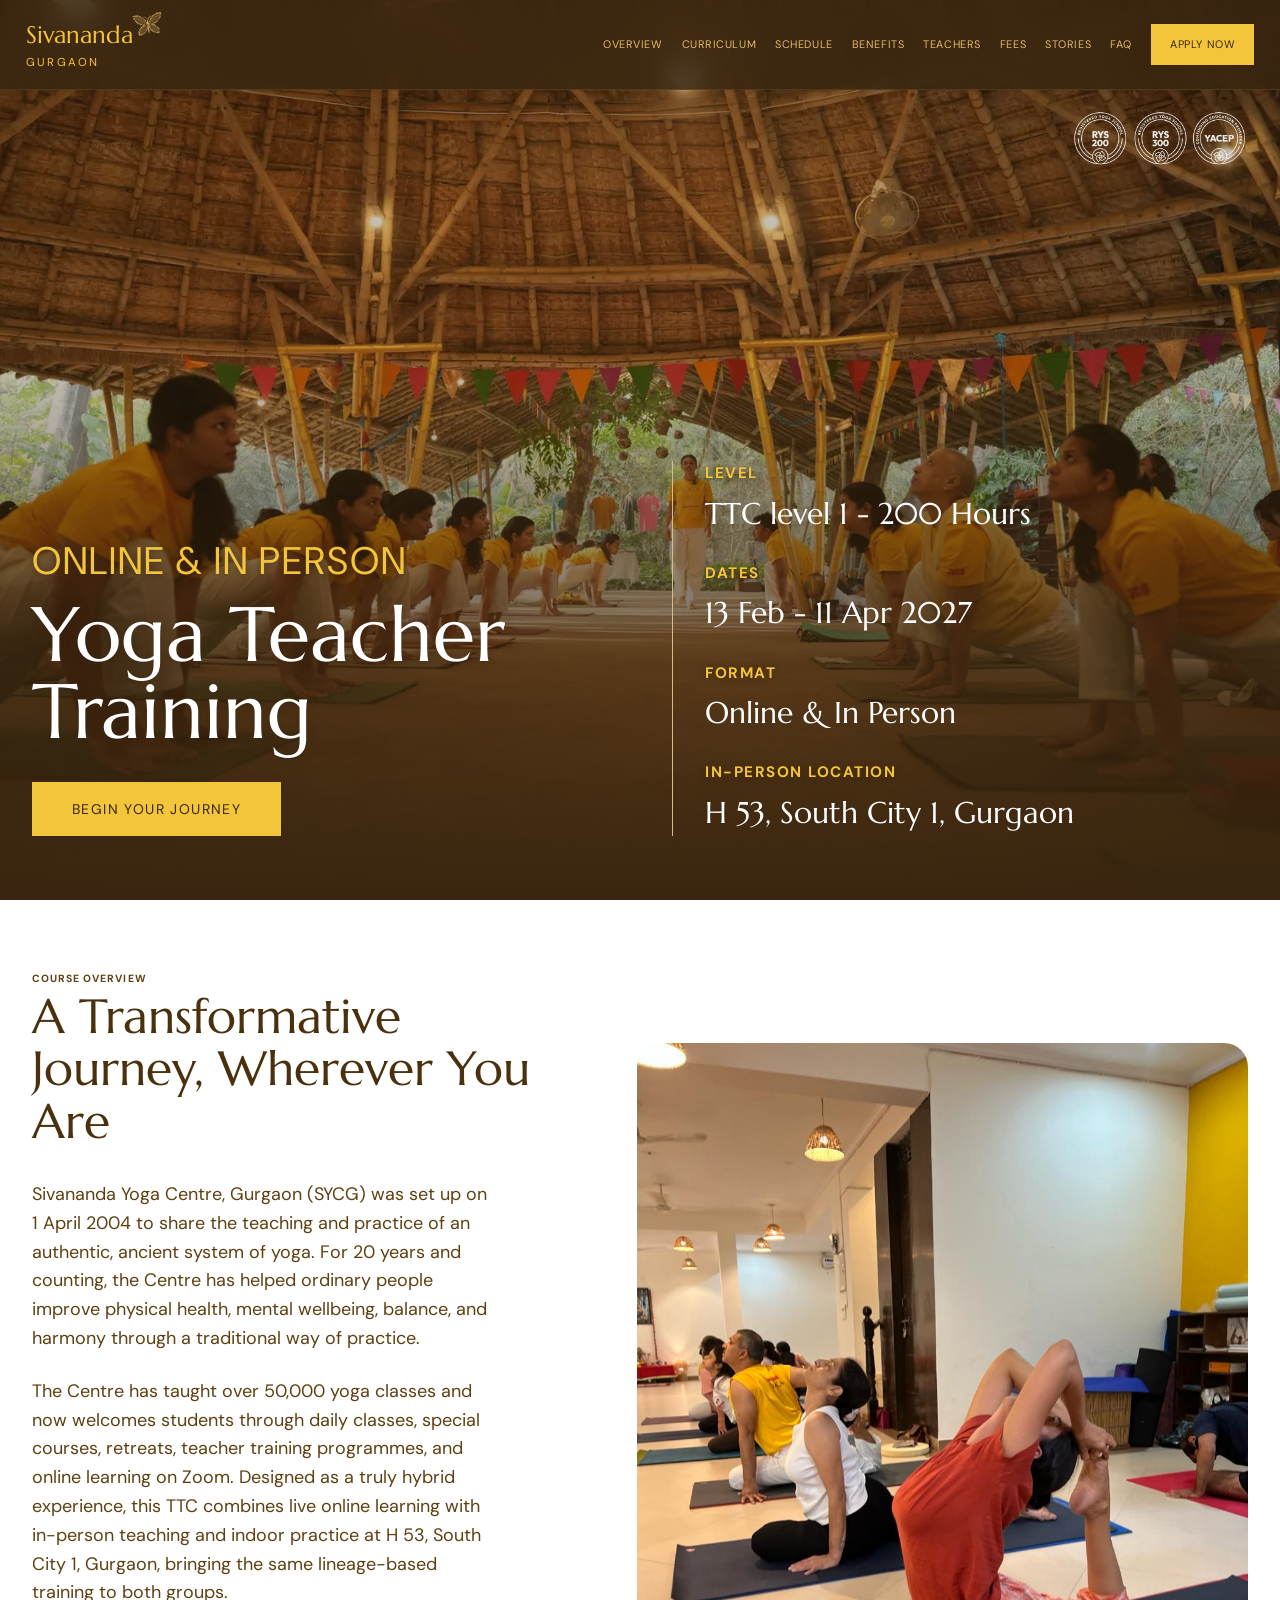
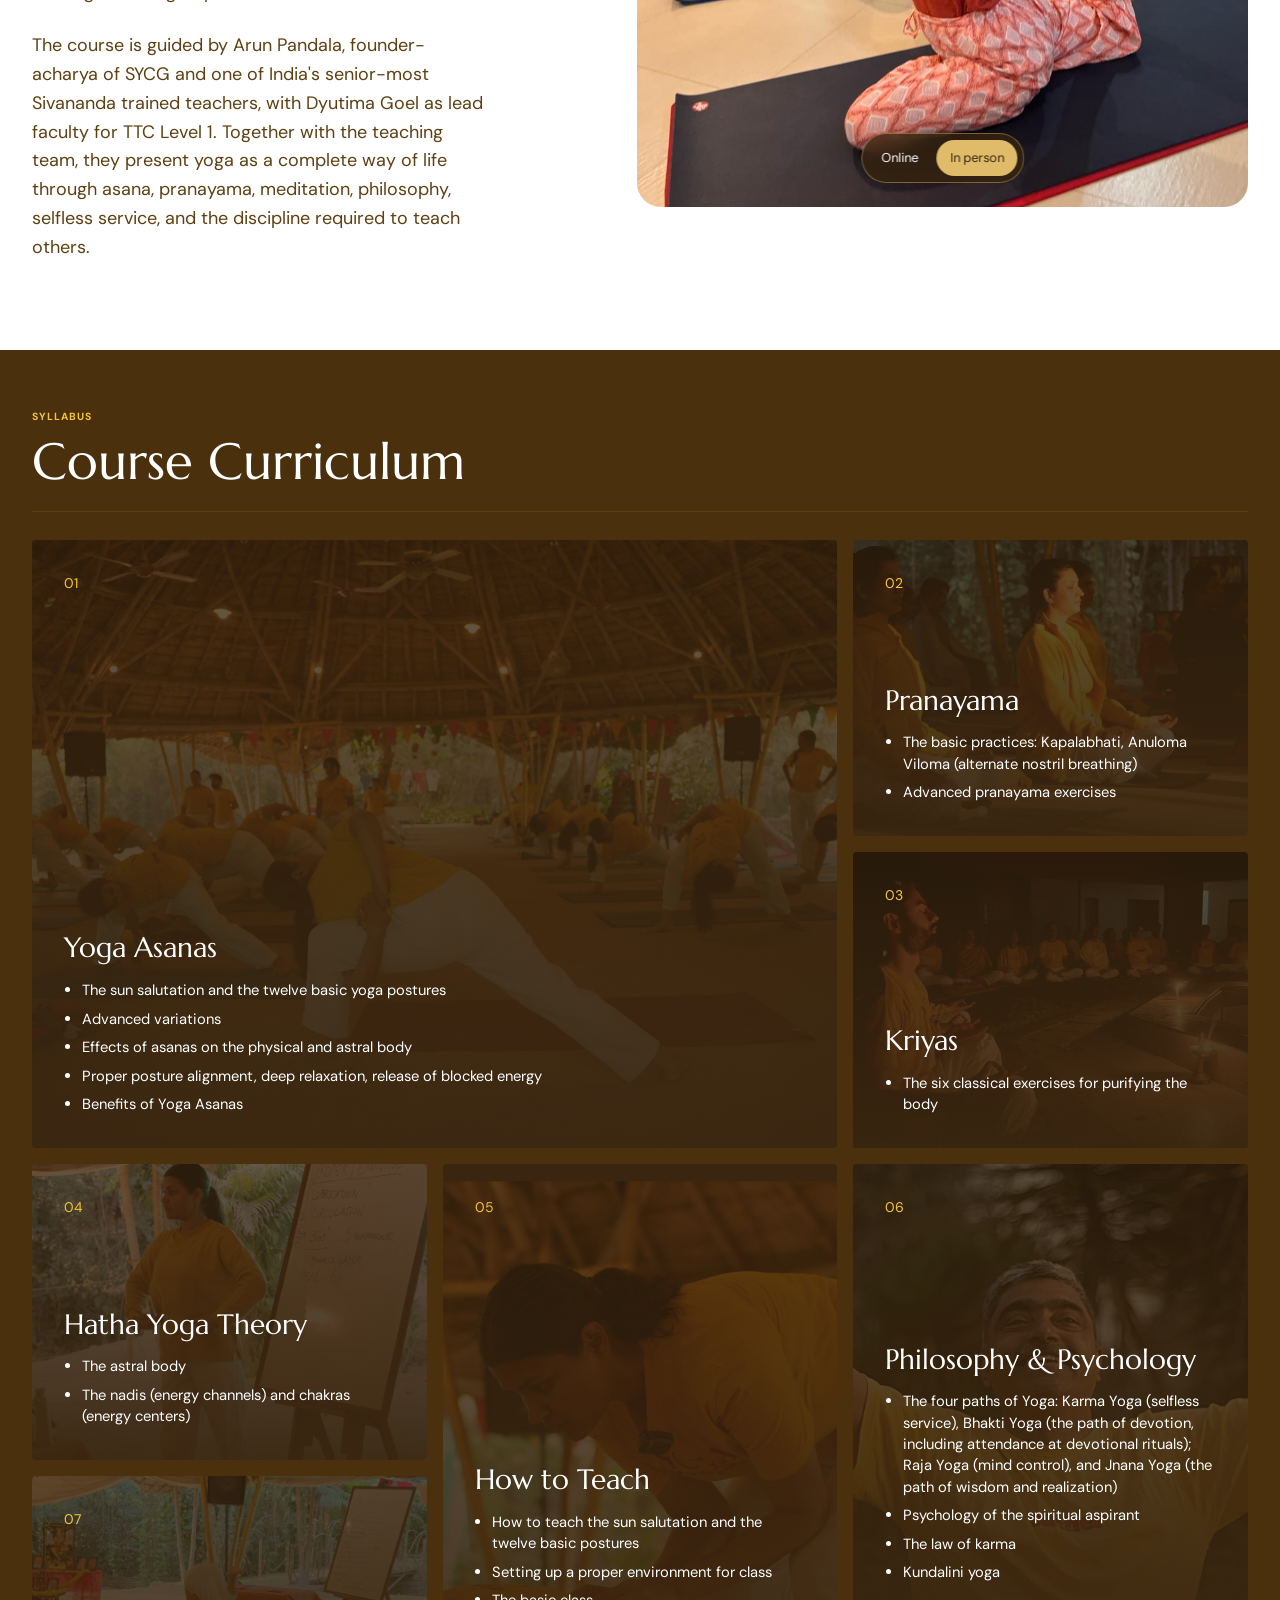
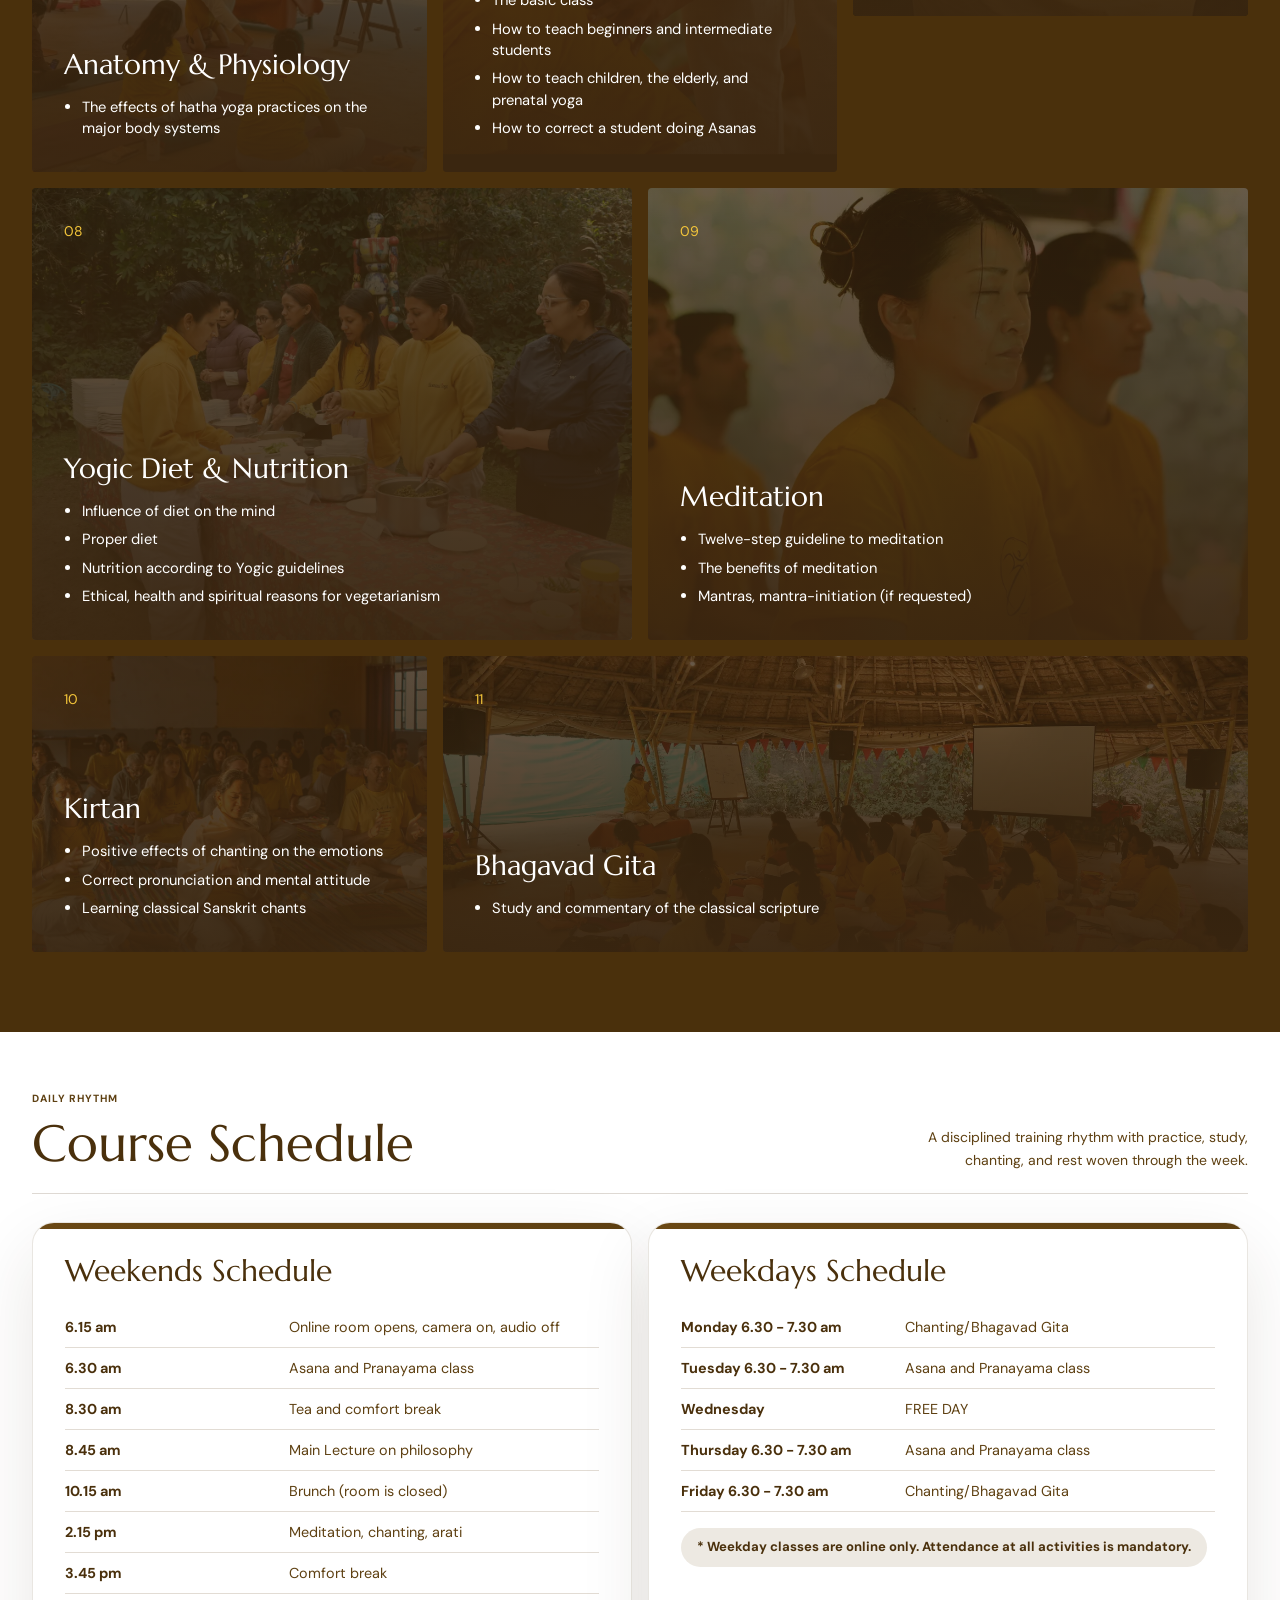
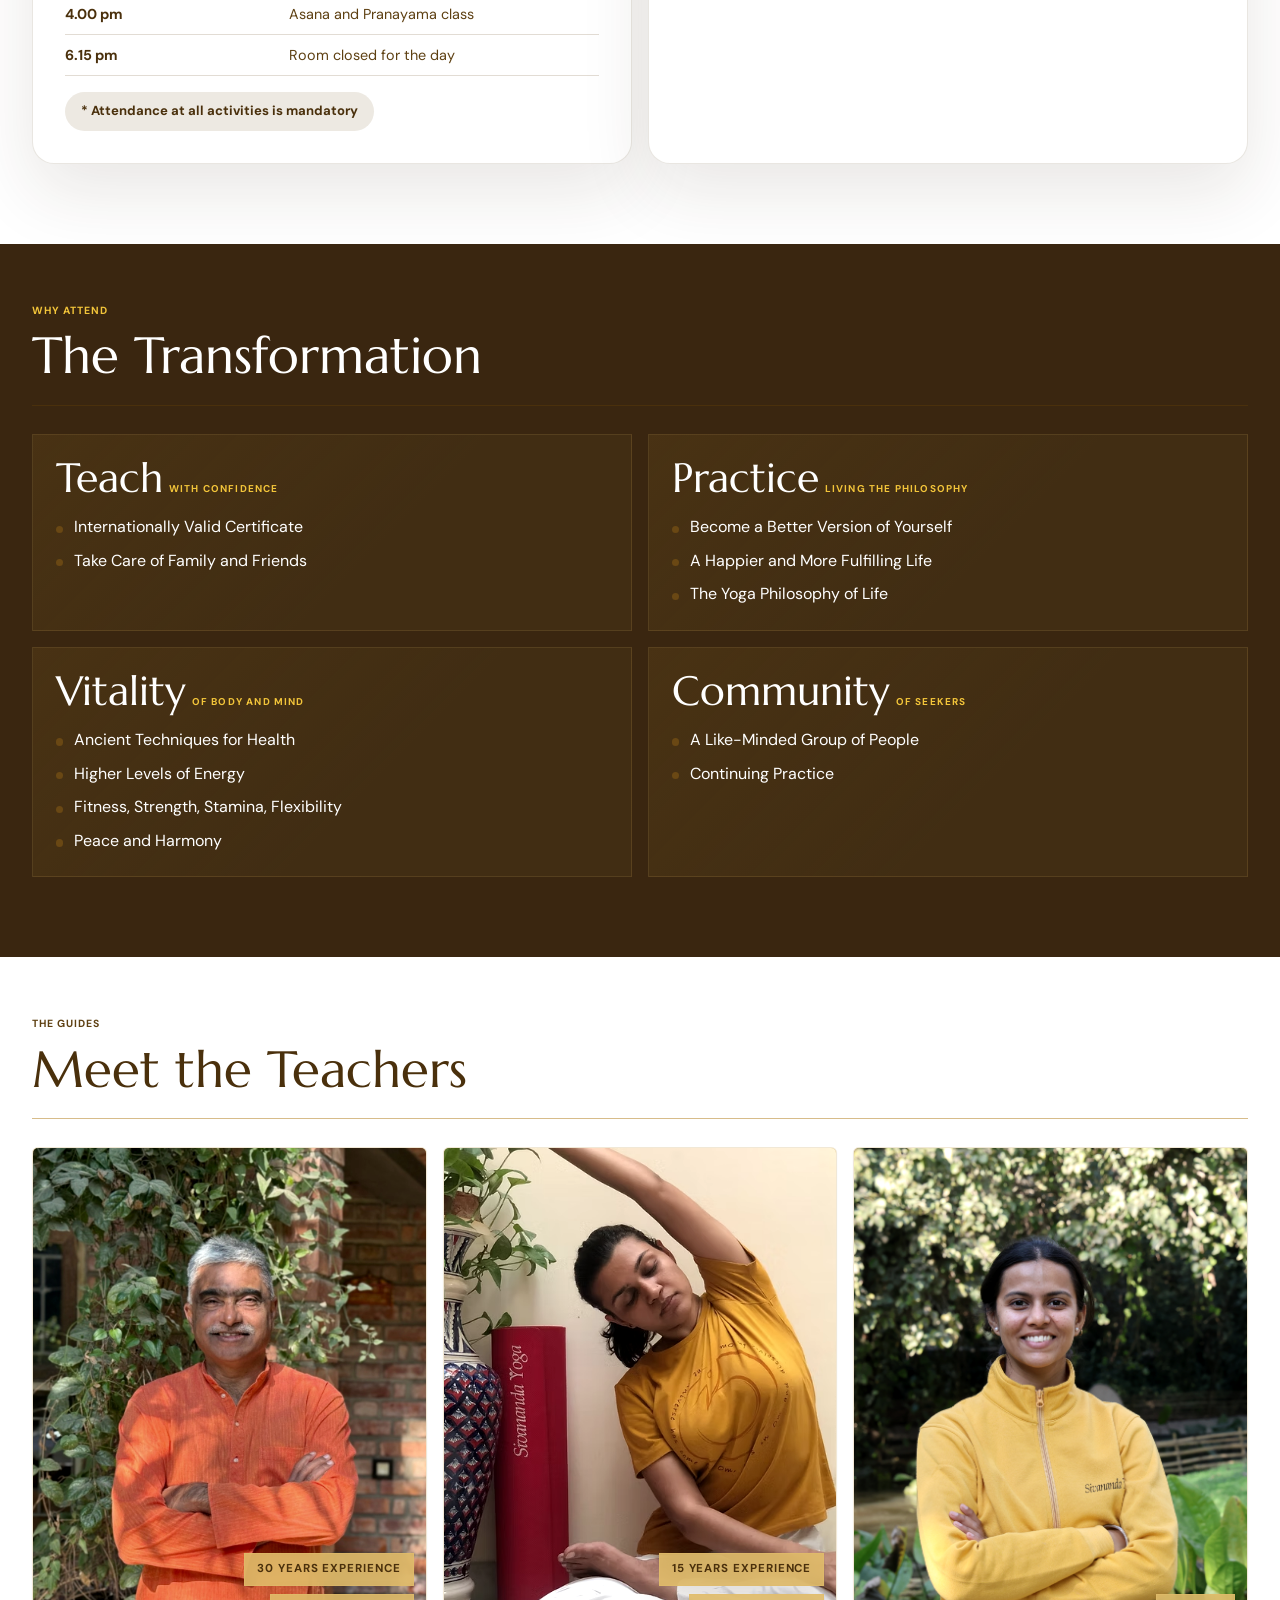
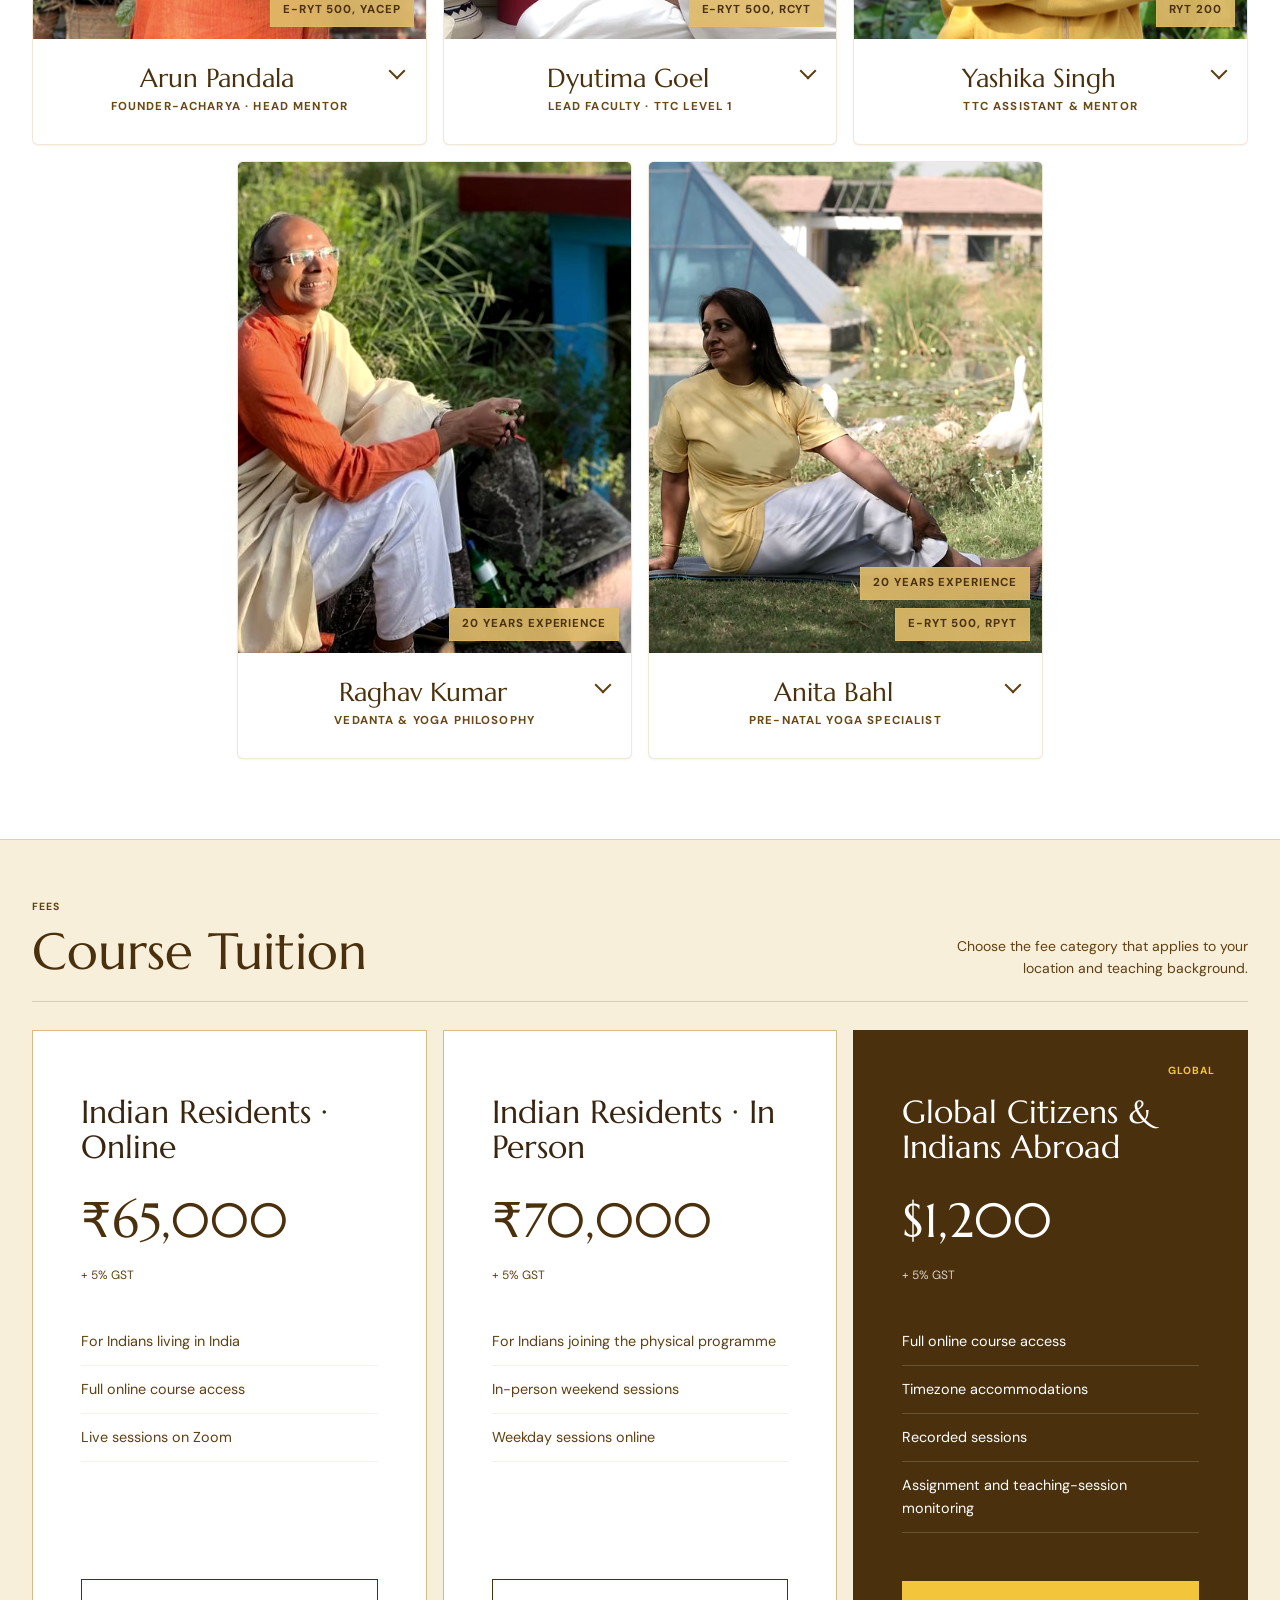
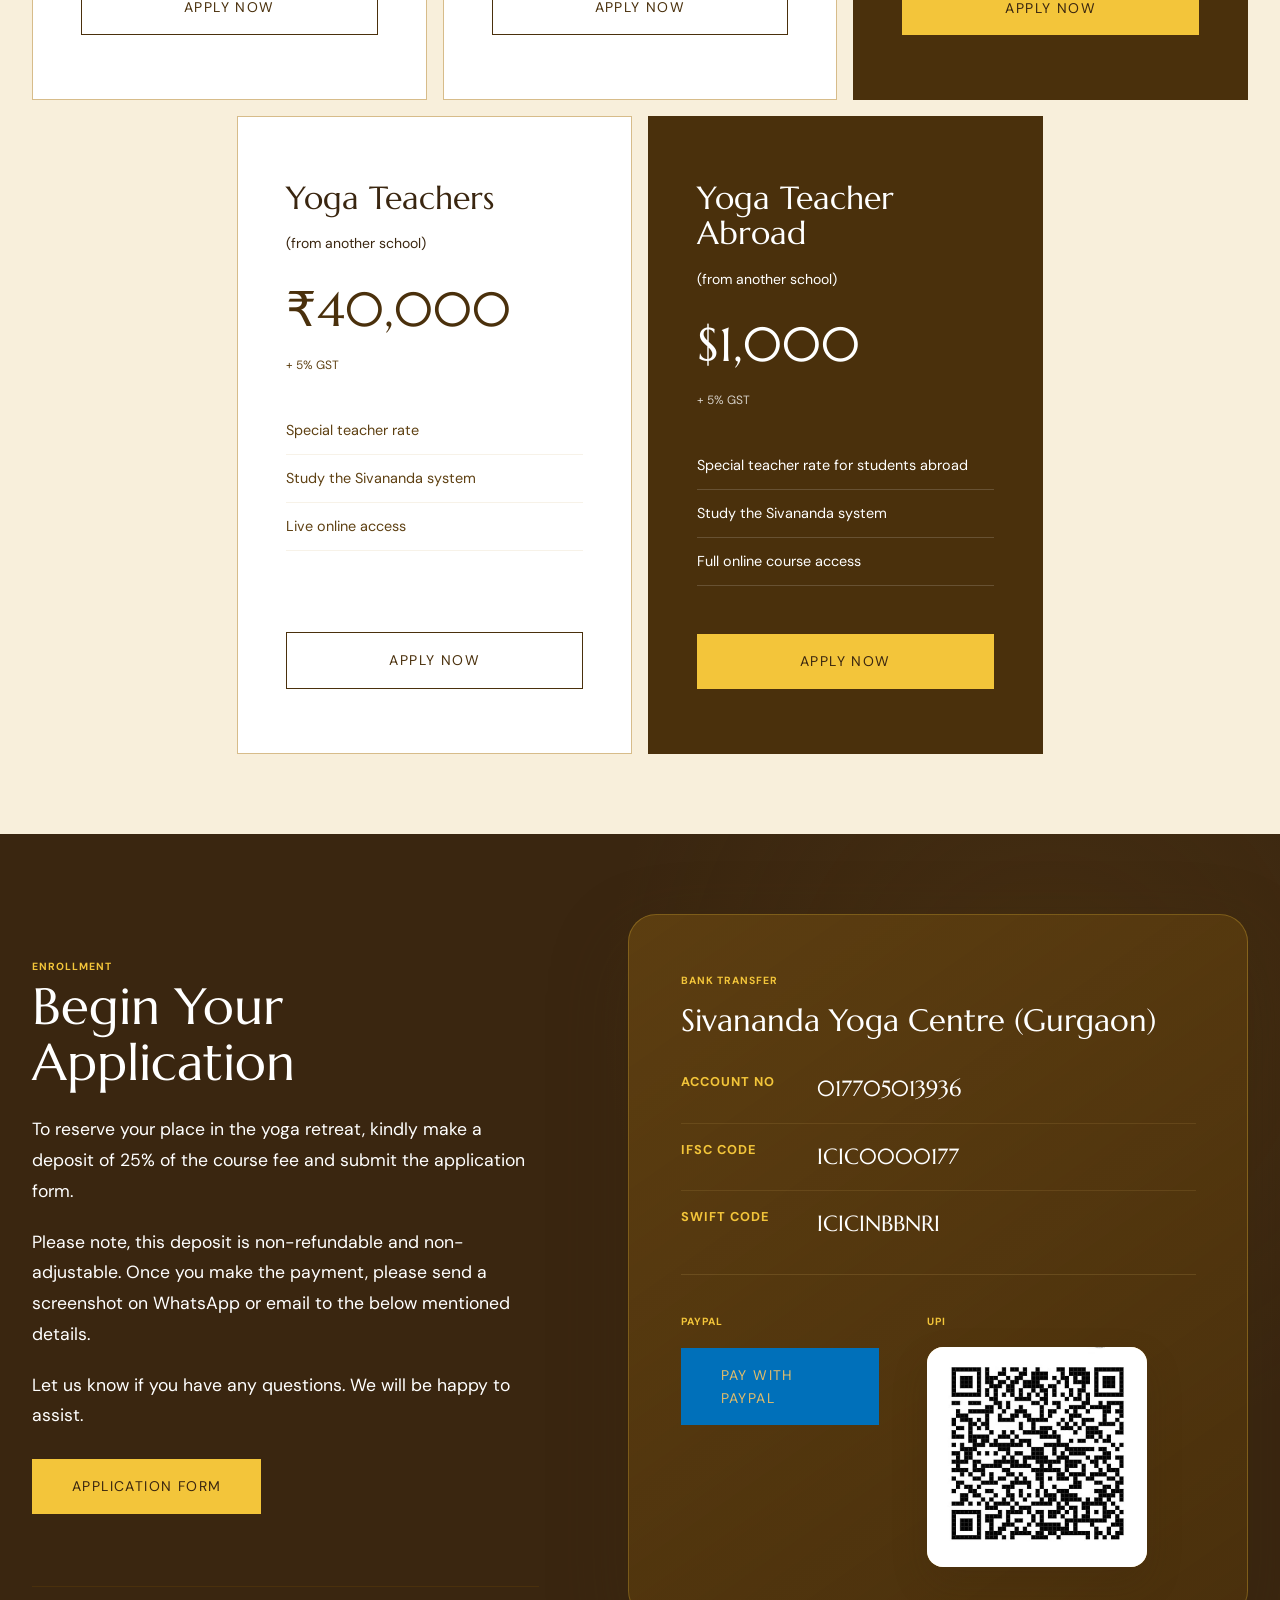
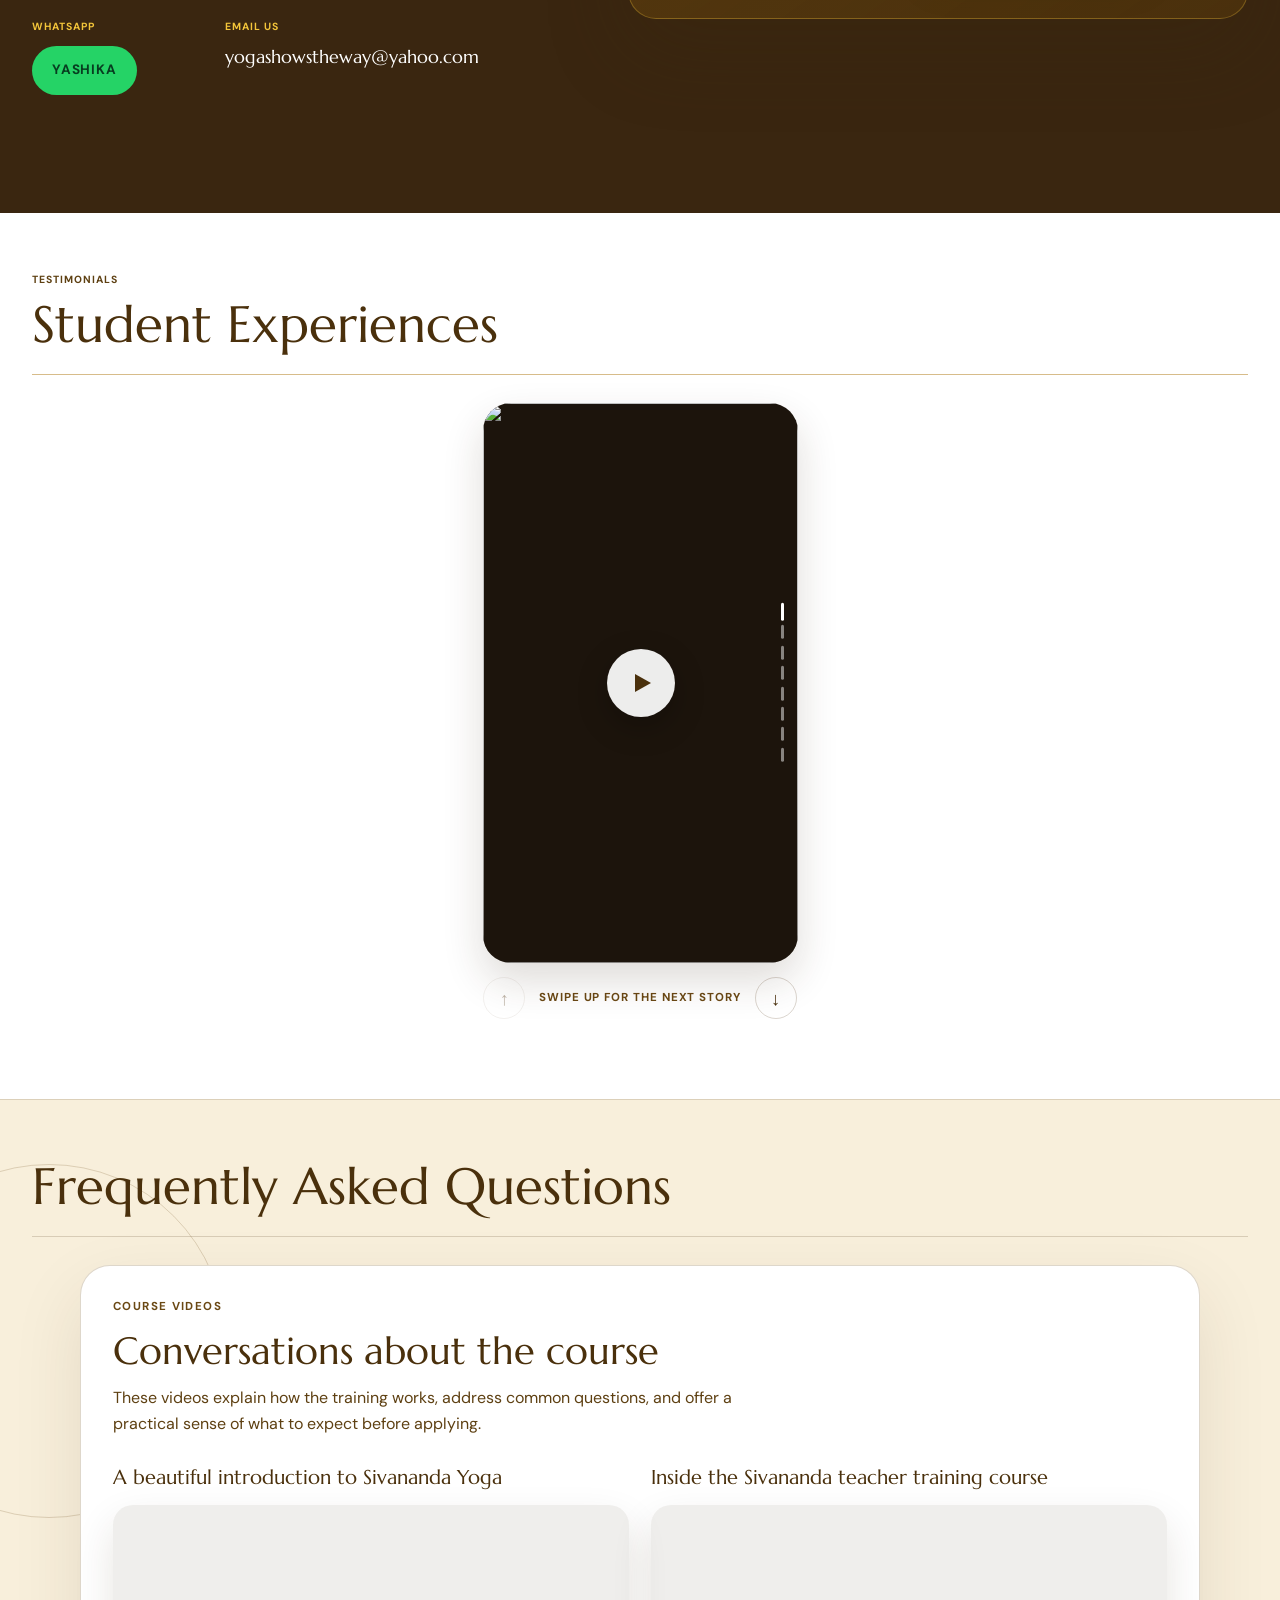
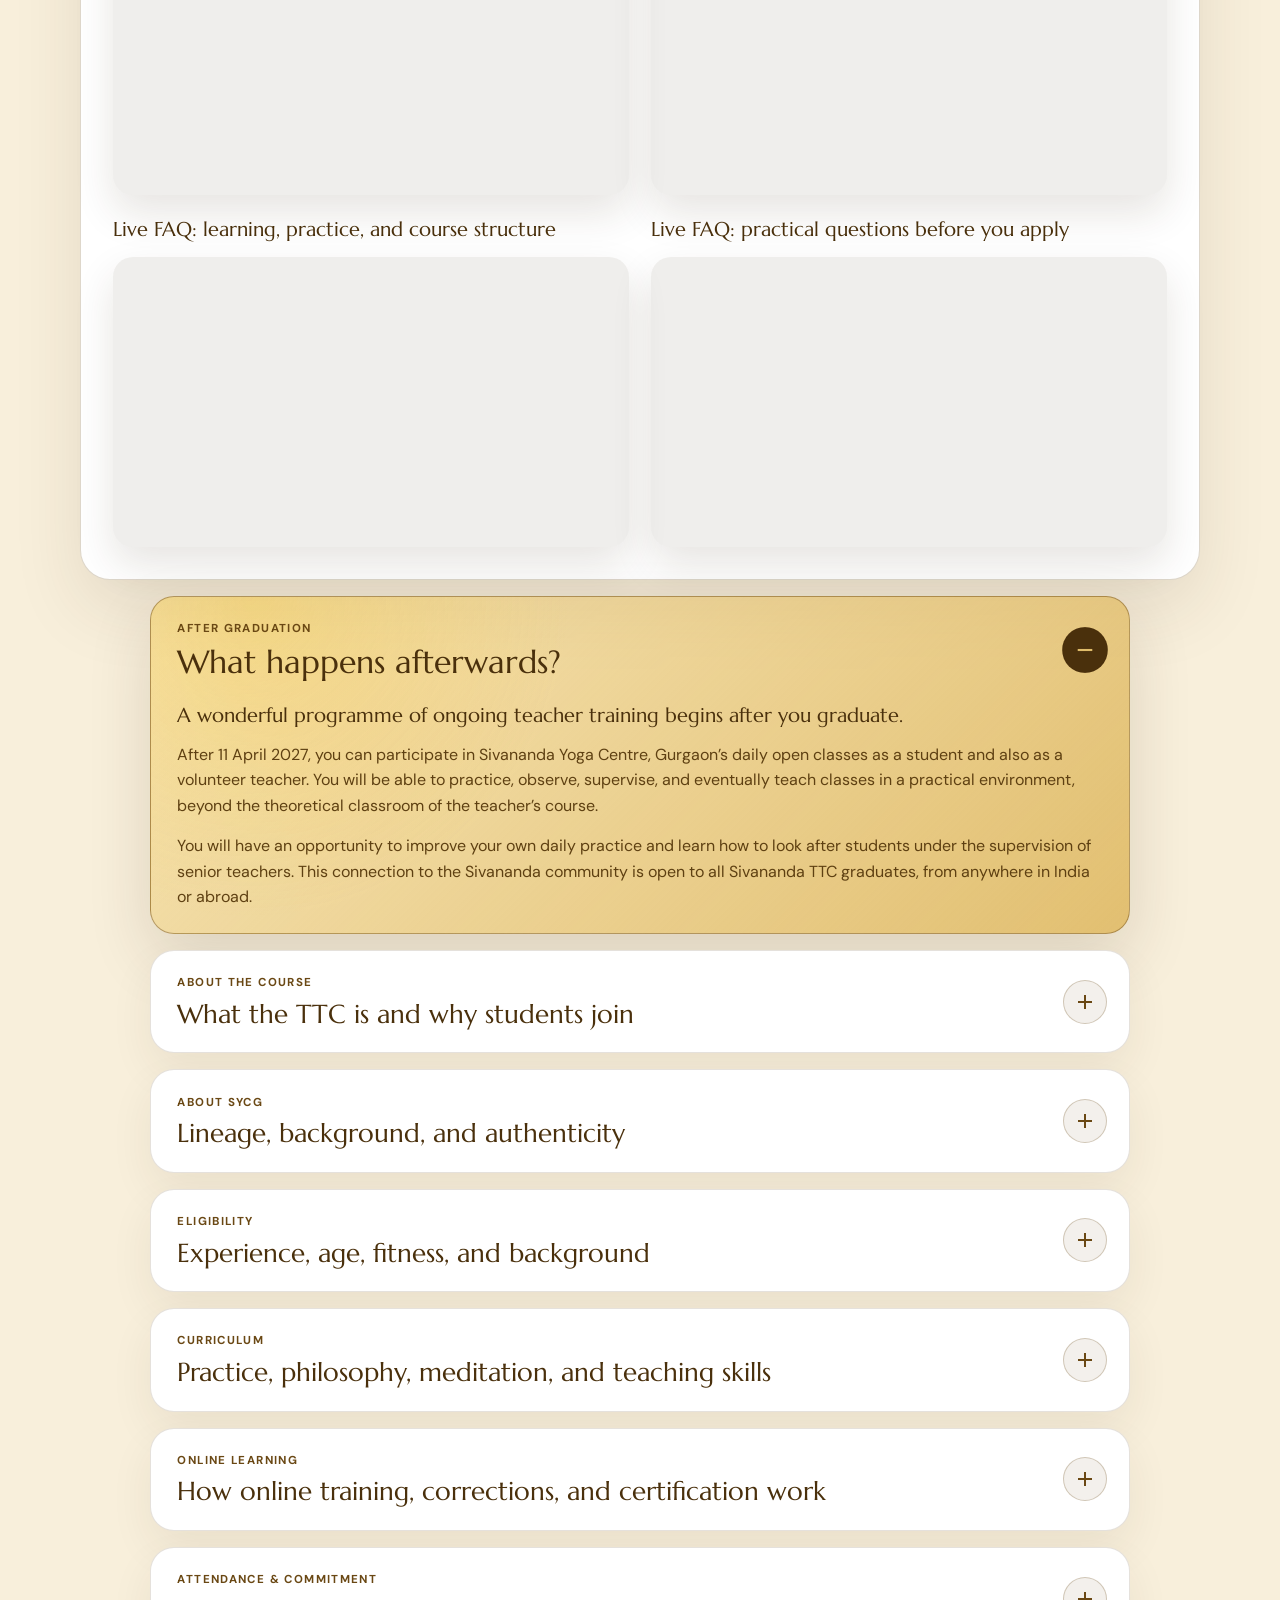
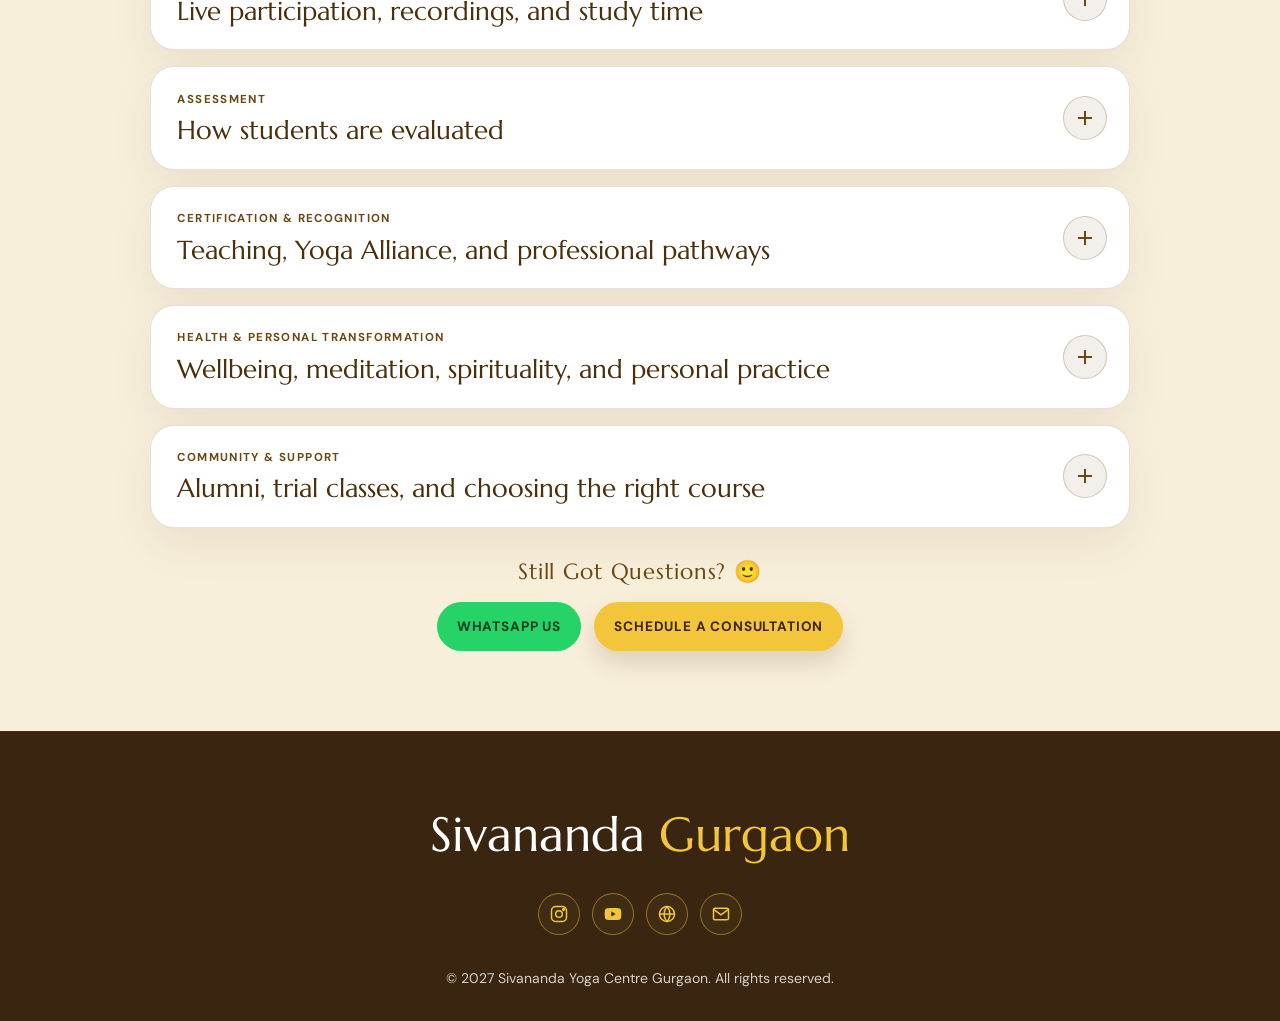
==== commit 305d6e91: "chagnes" ====
--- a/index.html
+++ b/index.html
@@ -225,7 +225,7 @@
           </div>
 
           <div class="bento-item" tabindex="0">
-            <img src="assets/howtoteach2.JPG" alt="How to Teach">
+            <img class="bento-img-rotate" src="assets/howtoteach2.JPG" alt="How to Teach">
       
             <div class="bento-content">
               <span class="bento-num">05</span>
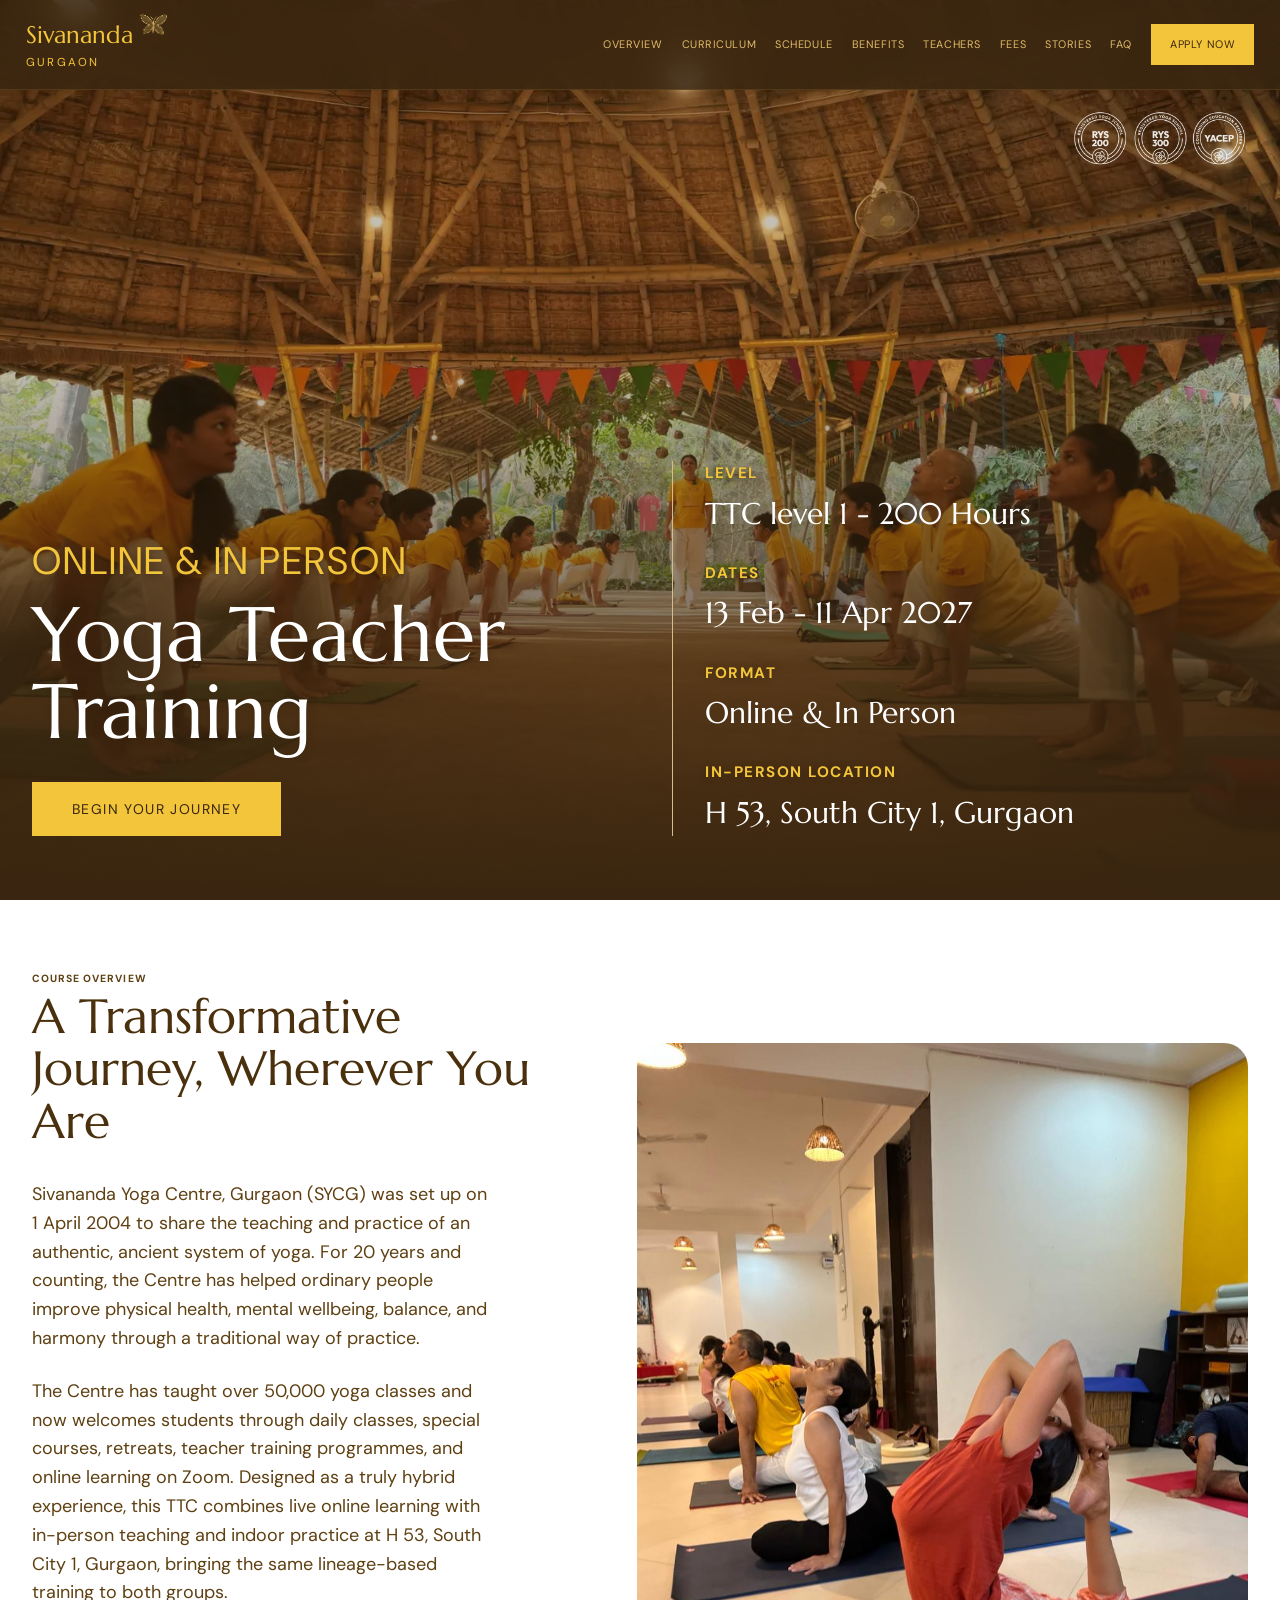
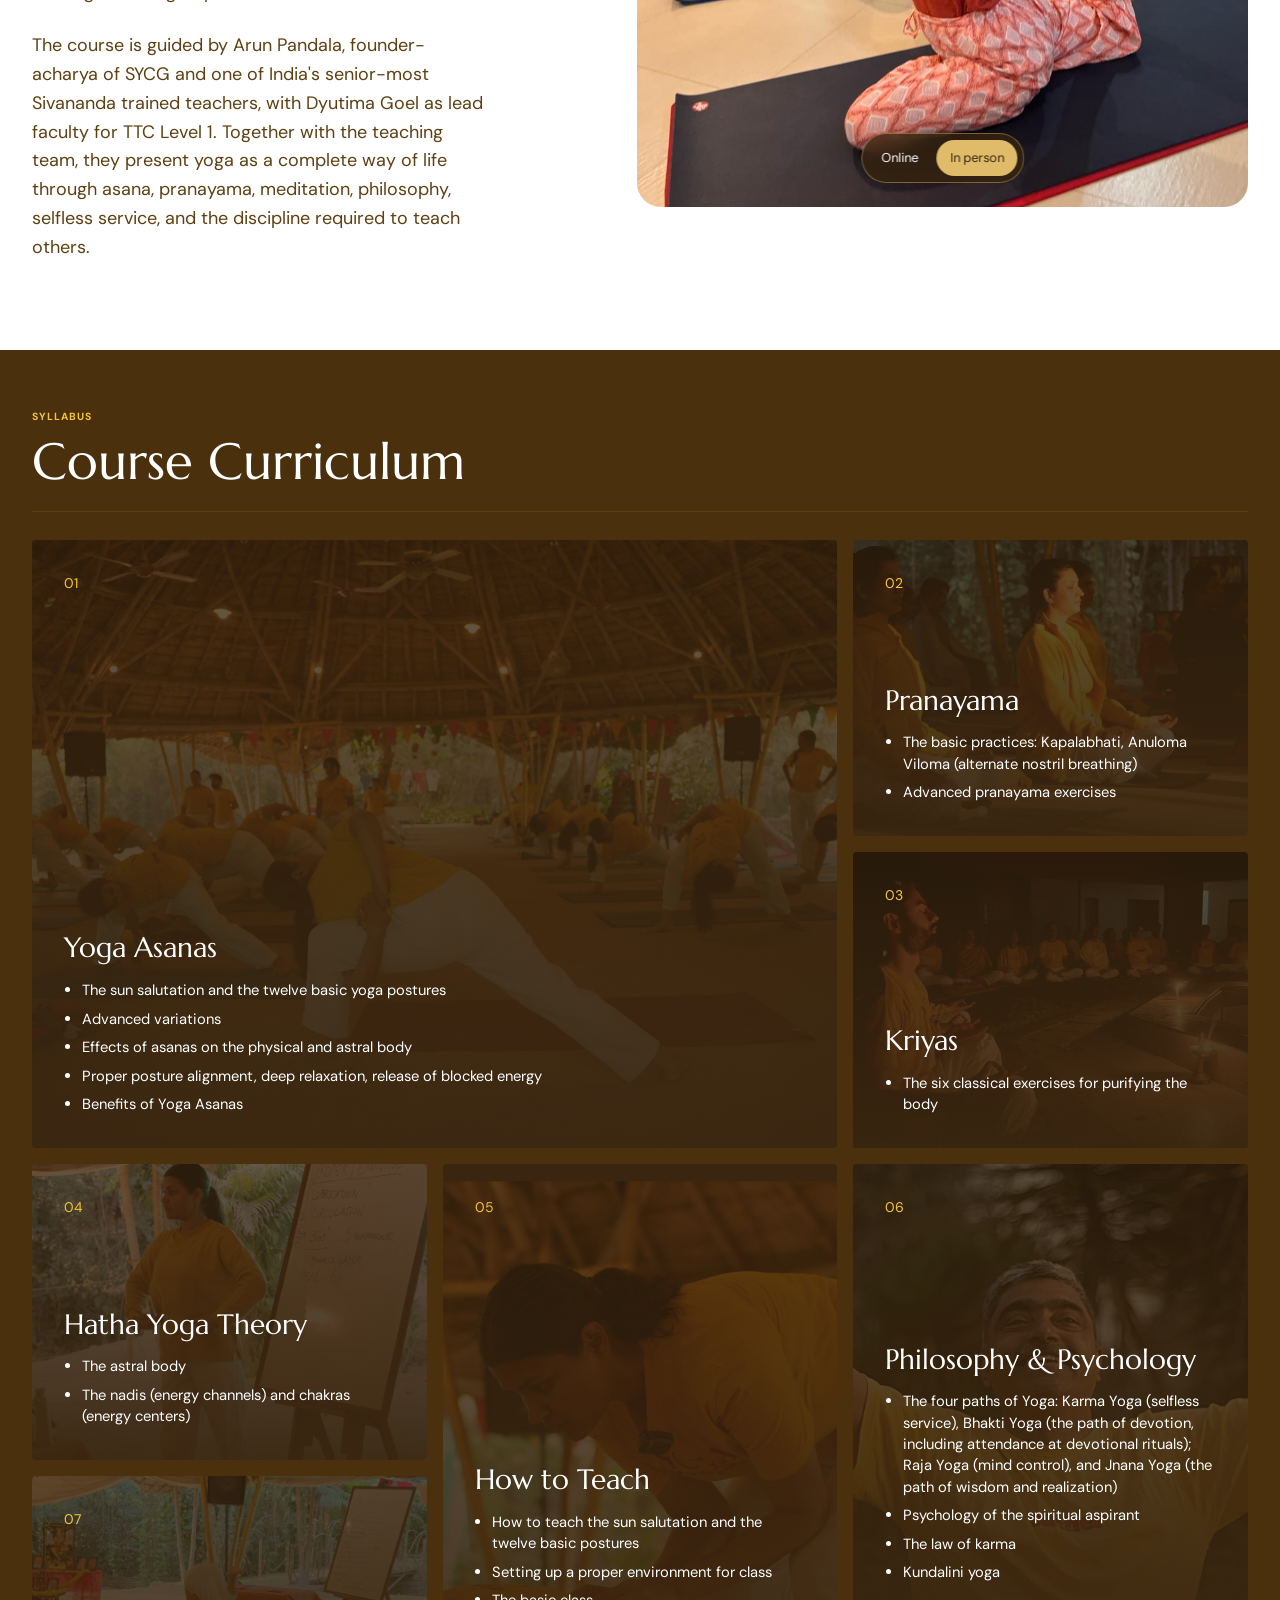
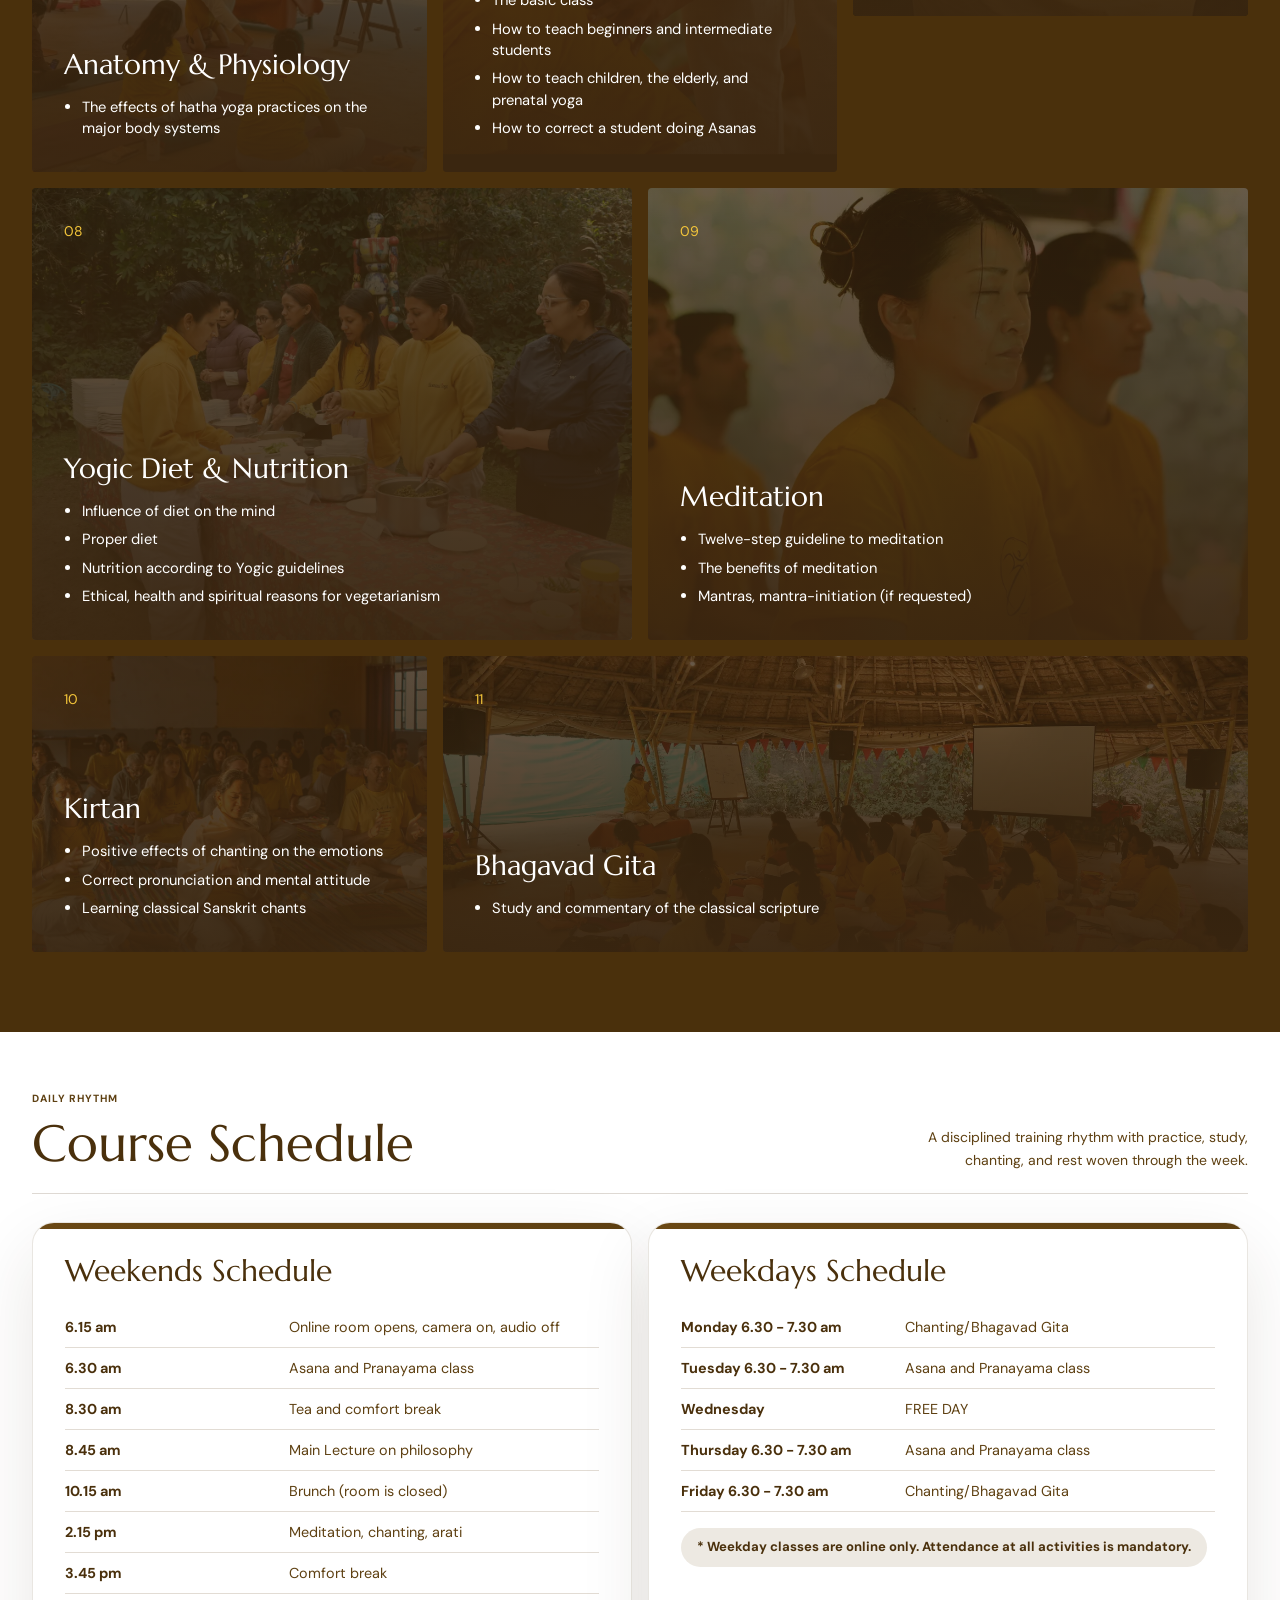
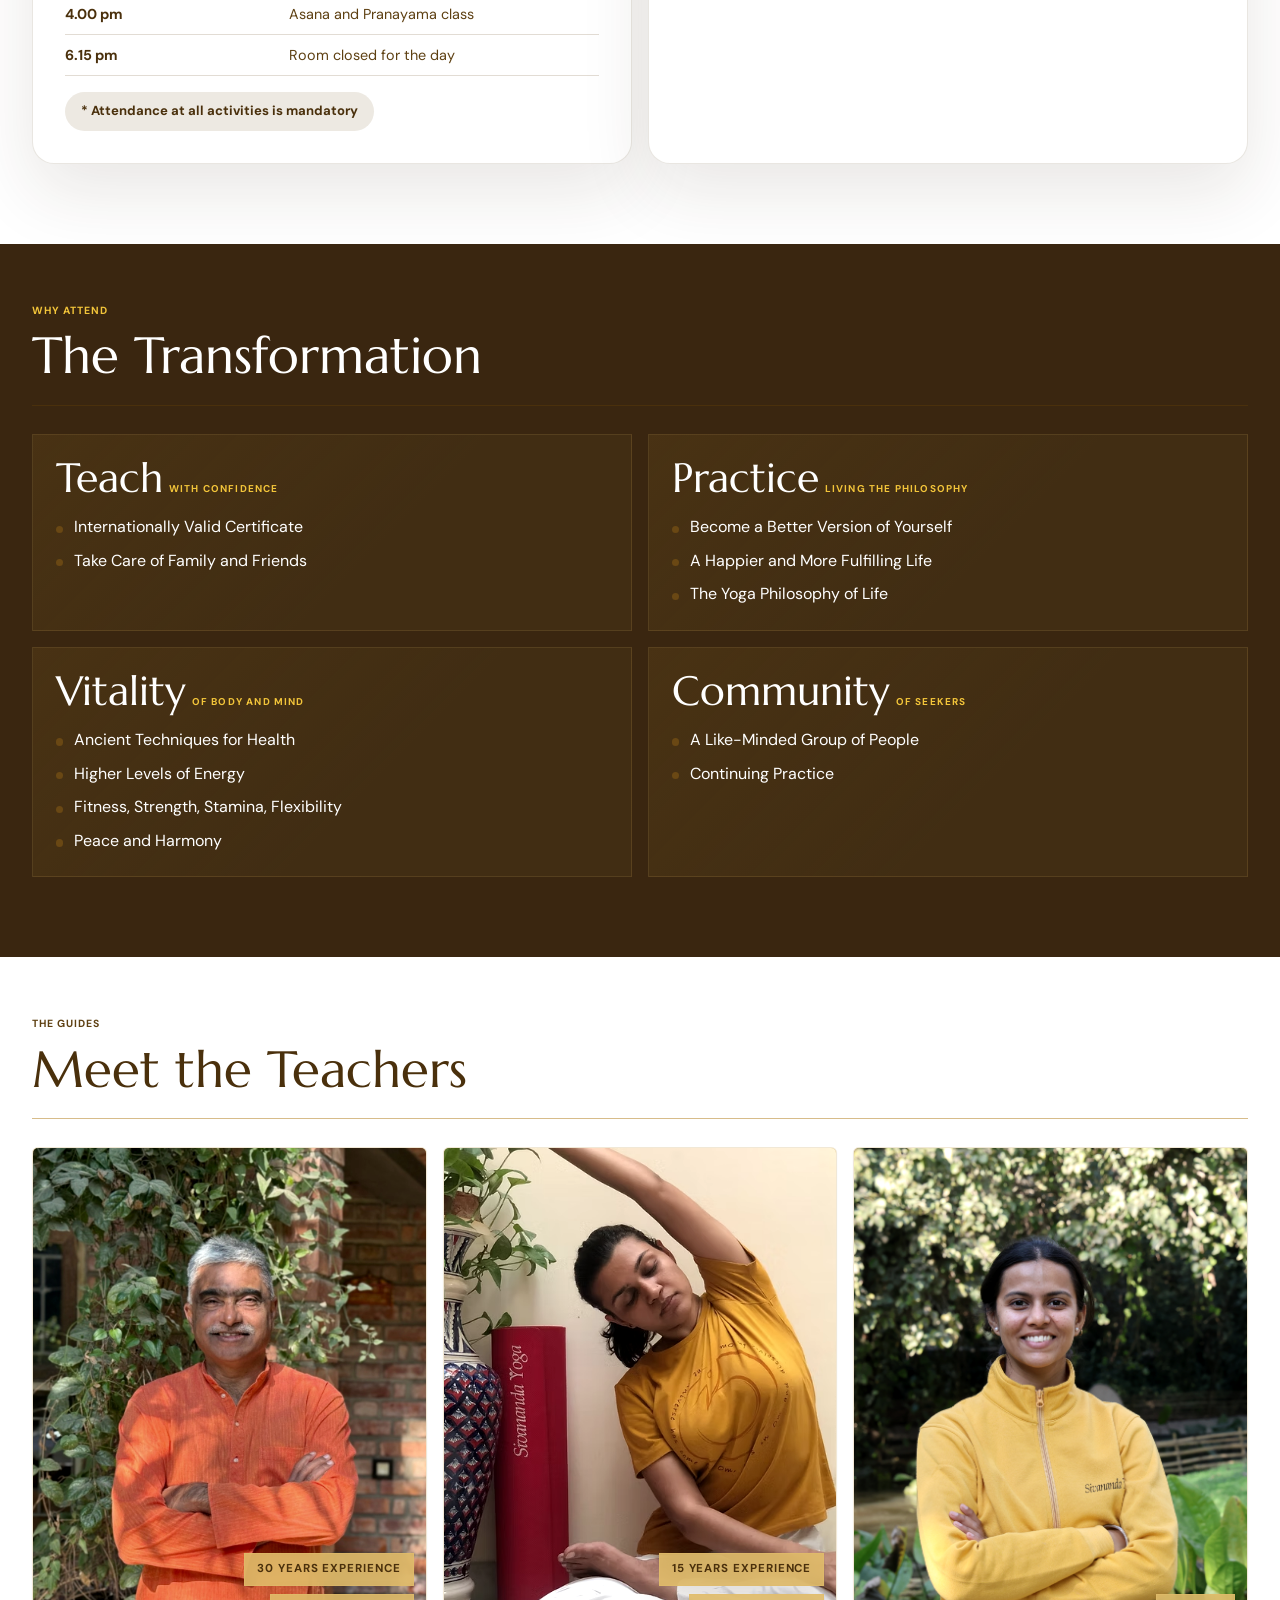
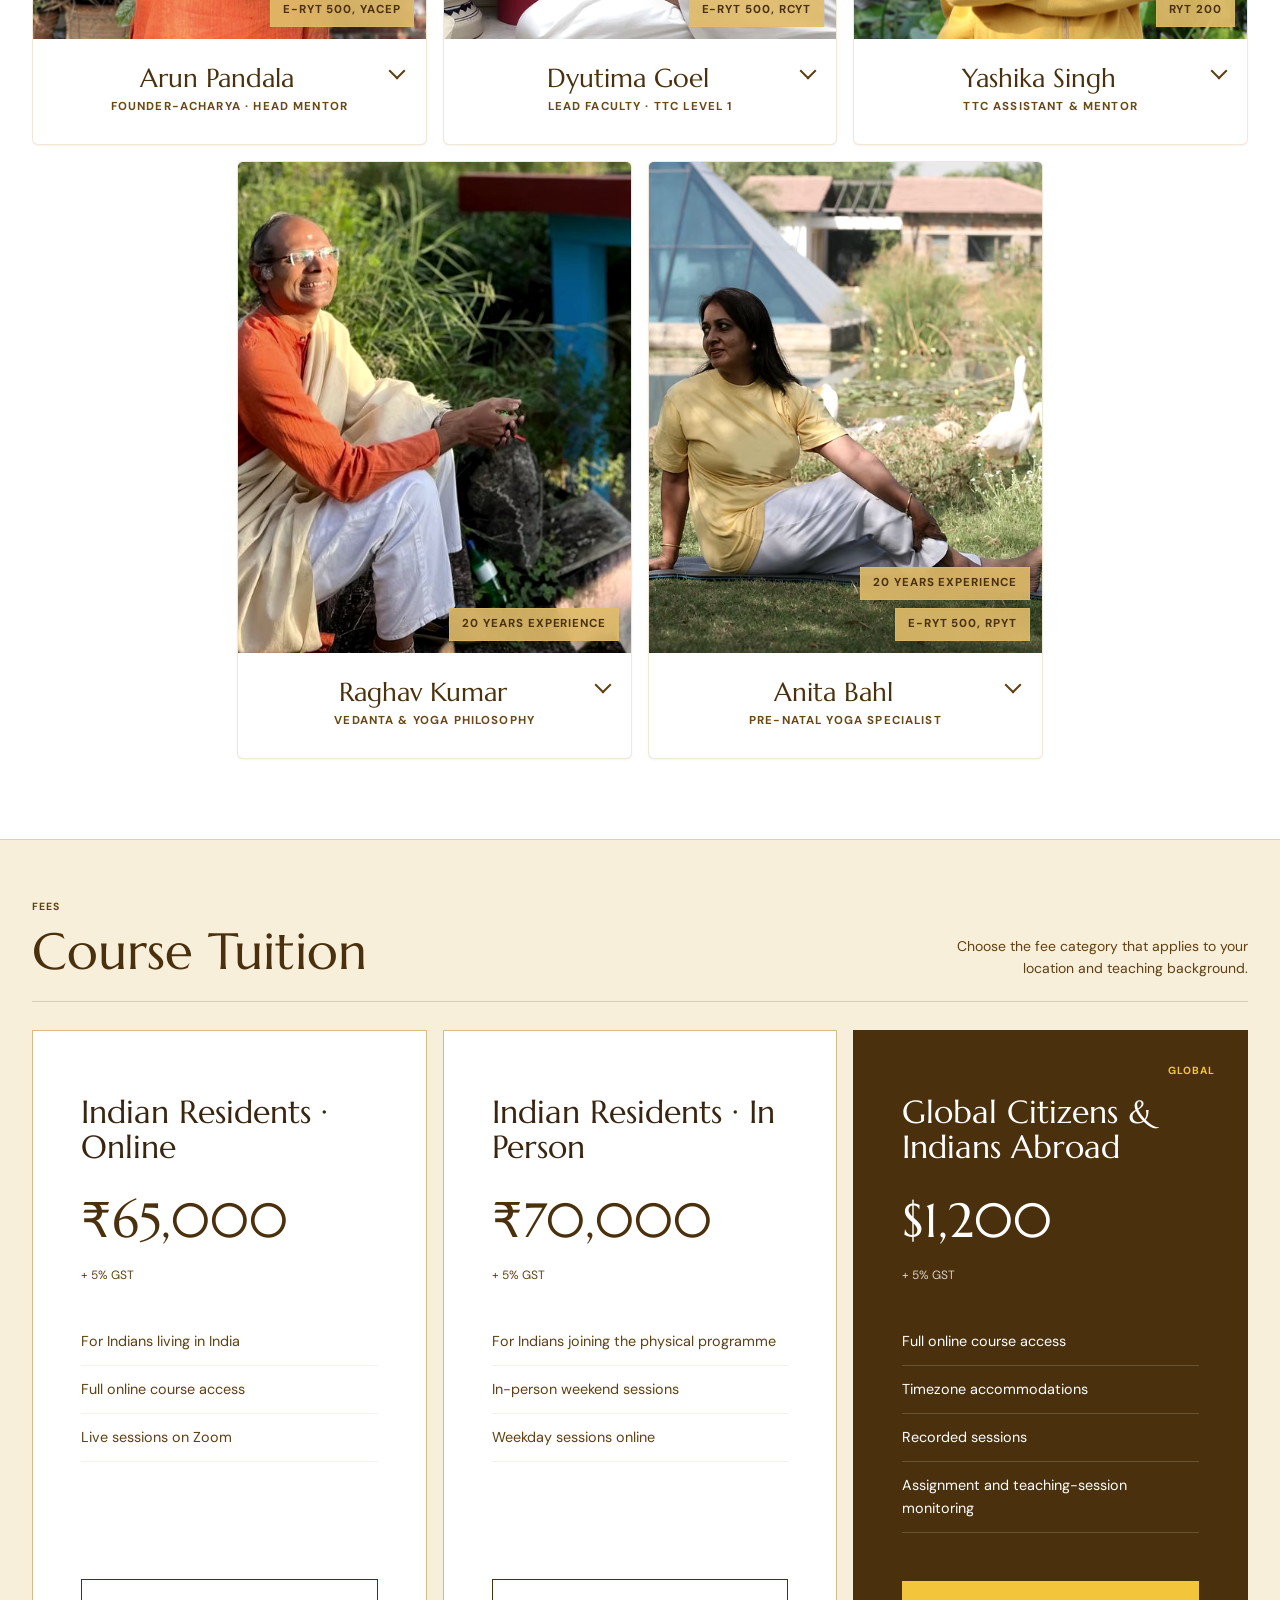
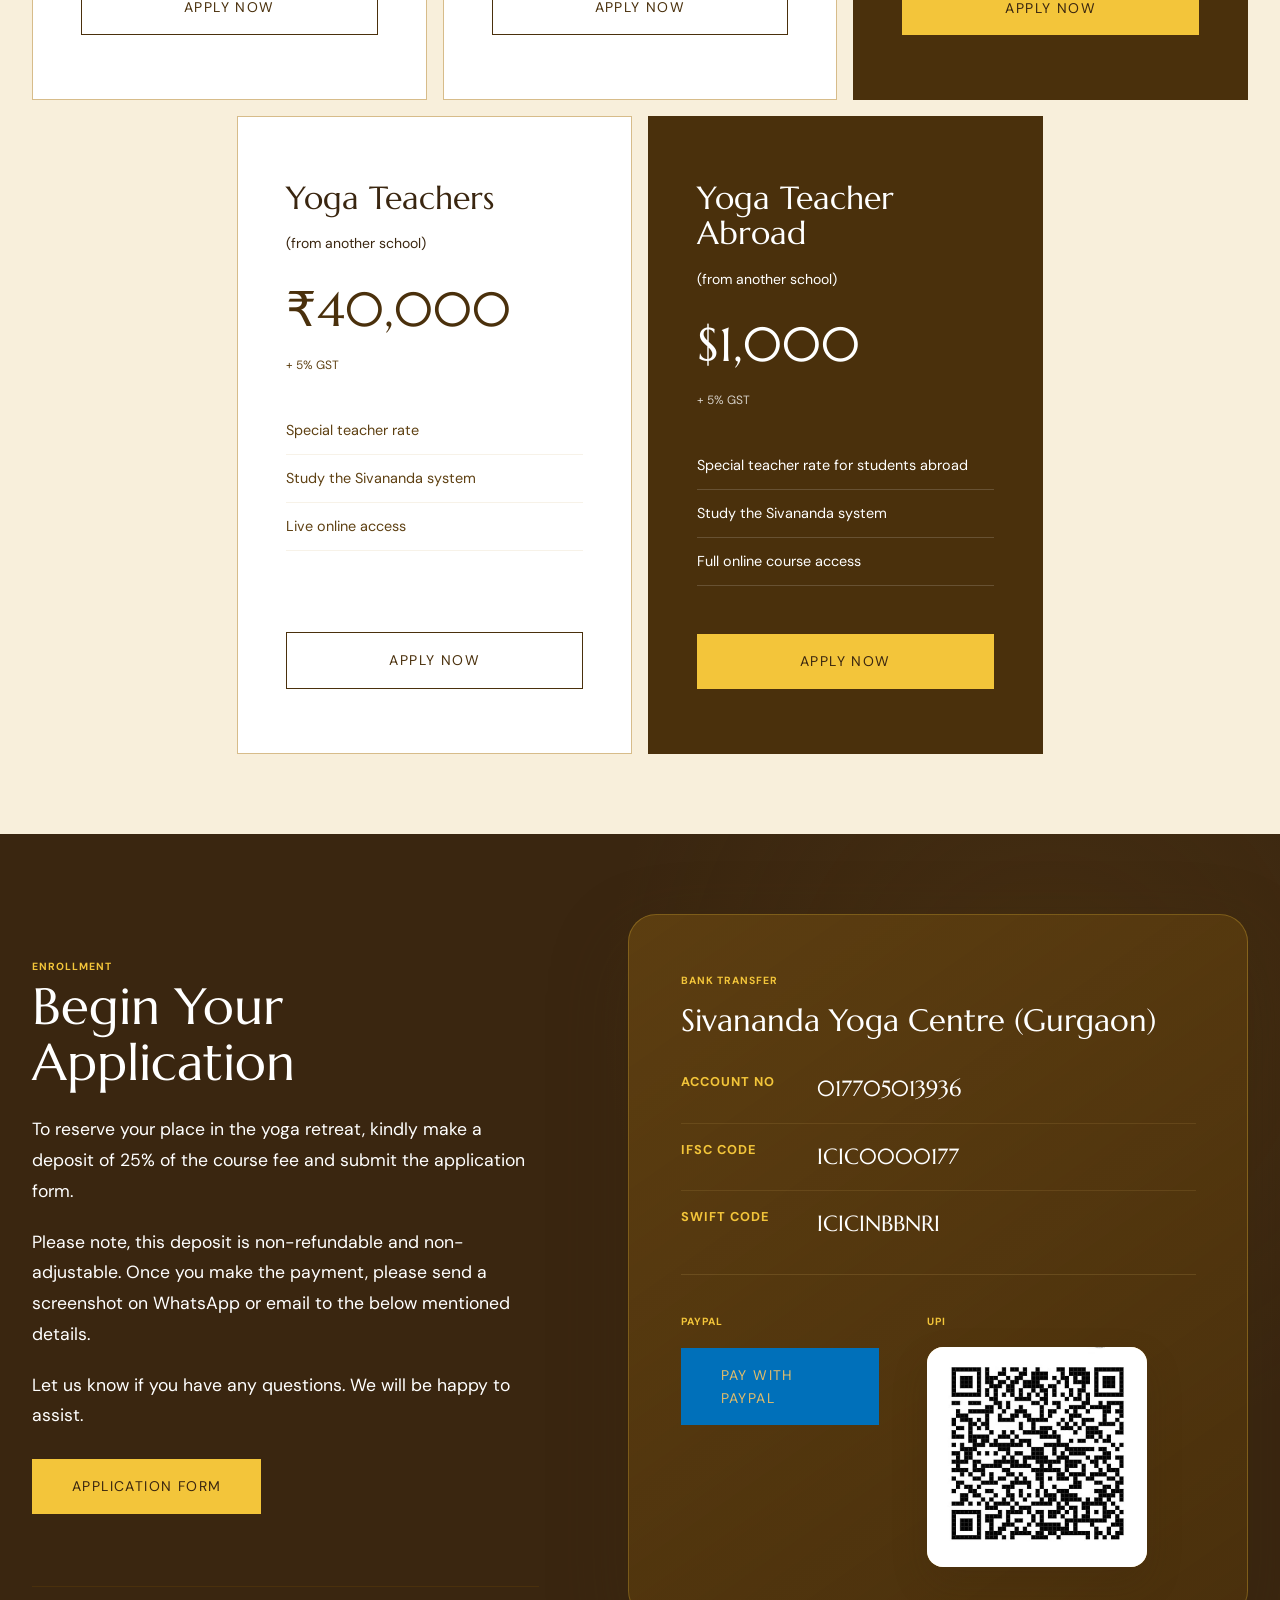
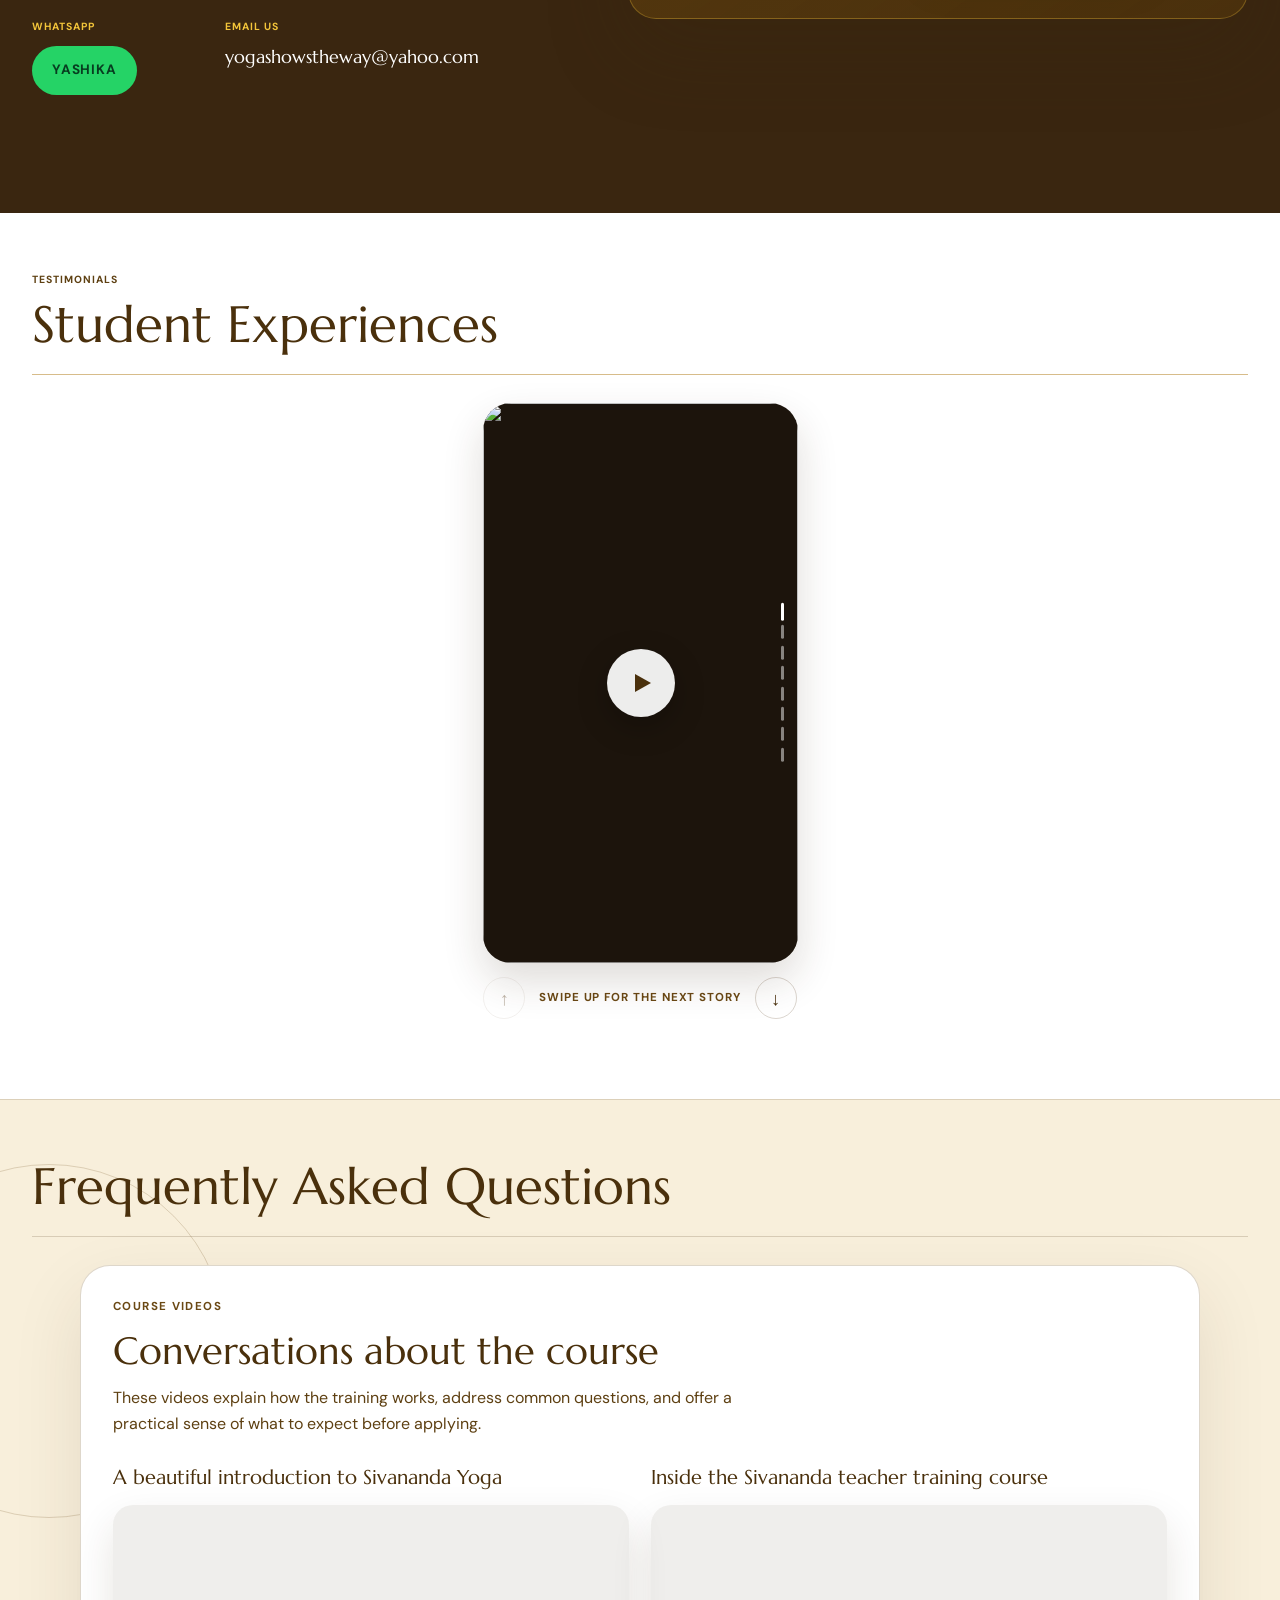
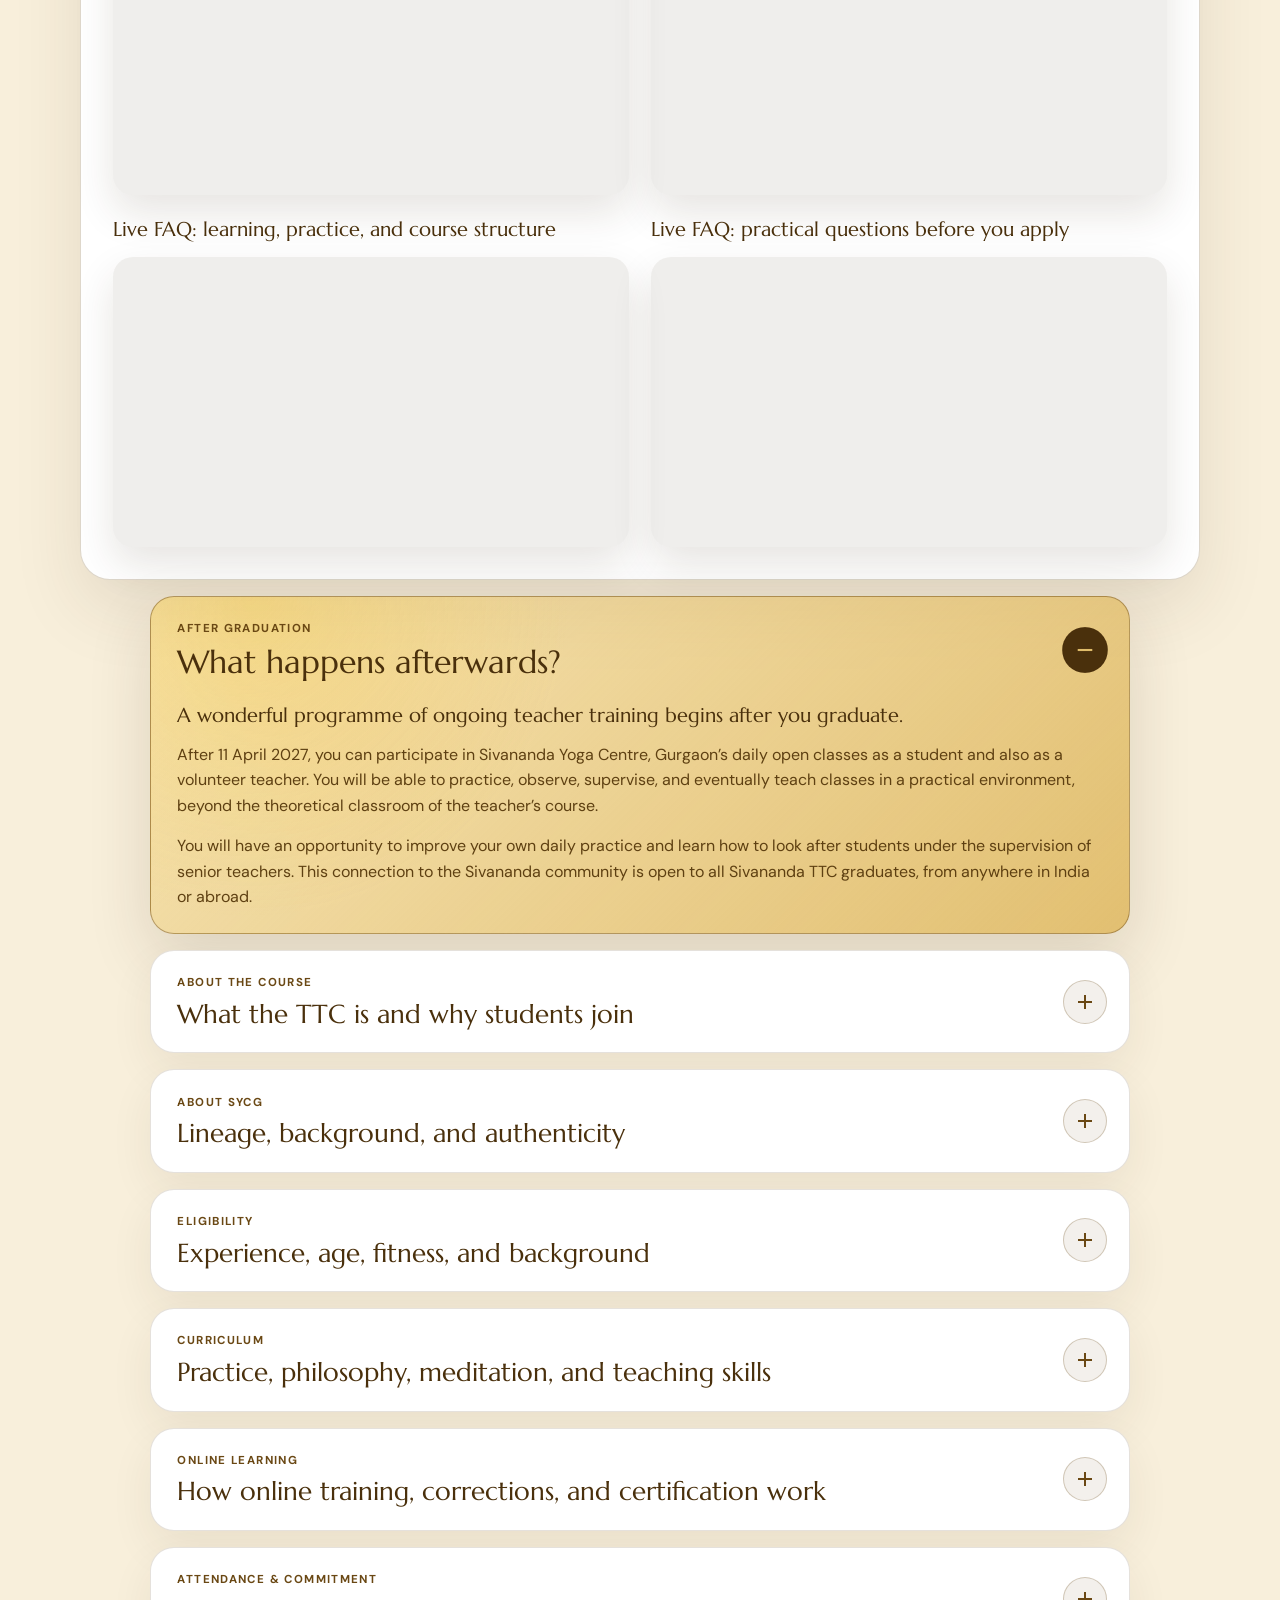
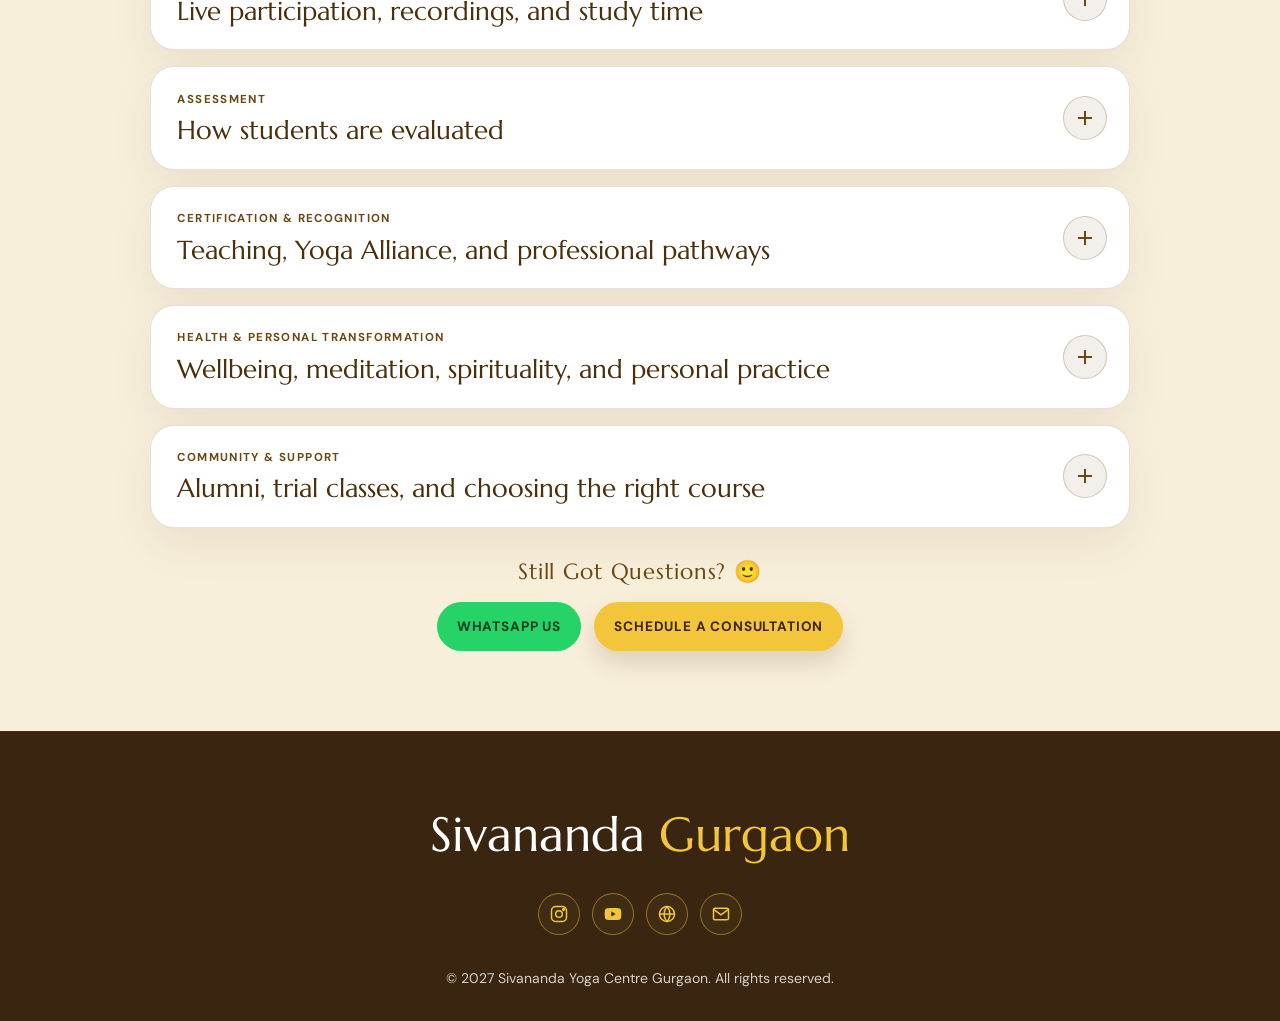
==== commit bcf07cee: "whatsapp stuff" ====
--- a/index.html
+++ b/index.html
@@ -9,7 +9,15 @@
       content="Online and in-person International Yoga Teacher Training Course Level I by Sivananda Yoga Centre Gurgaon. 13 February to 11 April 2027."
     >
     <link rel="icon" type="image/avif" href="assets/practice.avif">
-    <meta property="og:image" content="assets/og-image.jpg">
+    <meta property="og:type" content="website">
+    <meta property="og:url" content="https://www.sivanandayogattc.com/">
+    <meta property="og:title" content="Sivananda TTC Level I | Gurgaon">
+    <meta
+      property="og:description"
+      content="Online and in-person International Yoga Teacher Training Course Level I by Sivananda Yoga Centre Gurgaon. 13 February to 11 April 2027."
+    >
+    <meta property="og:image" content="https://www.sivanandayogattc.com/assets/og-image.jpg">
+    <meta property="og:image:secure_url" content="https://www.sivanandayogattc.com/assets/og-image.jpg">
     <meta property="og:image:type" content="image/jpeg">
     <meta property="og:image:width" content="1200">
     <meta property="og:image:height" content="630">
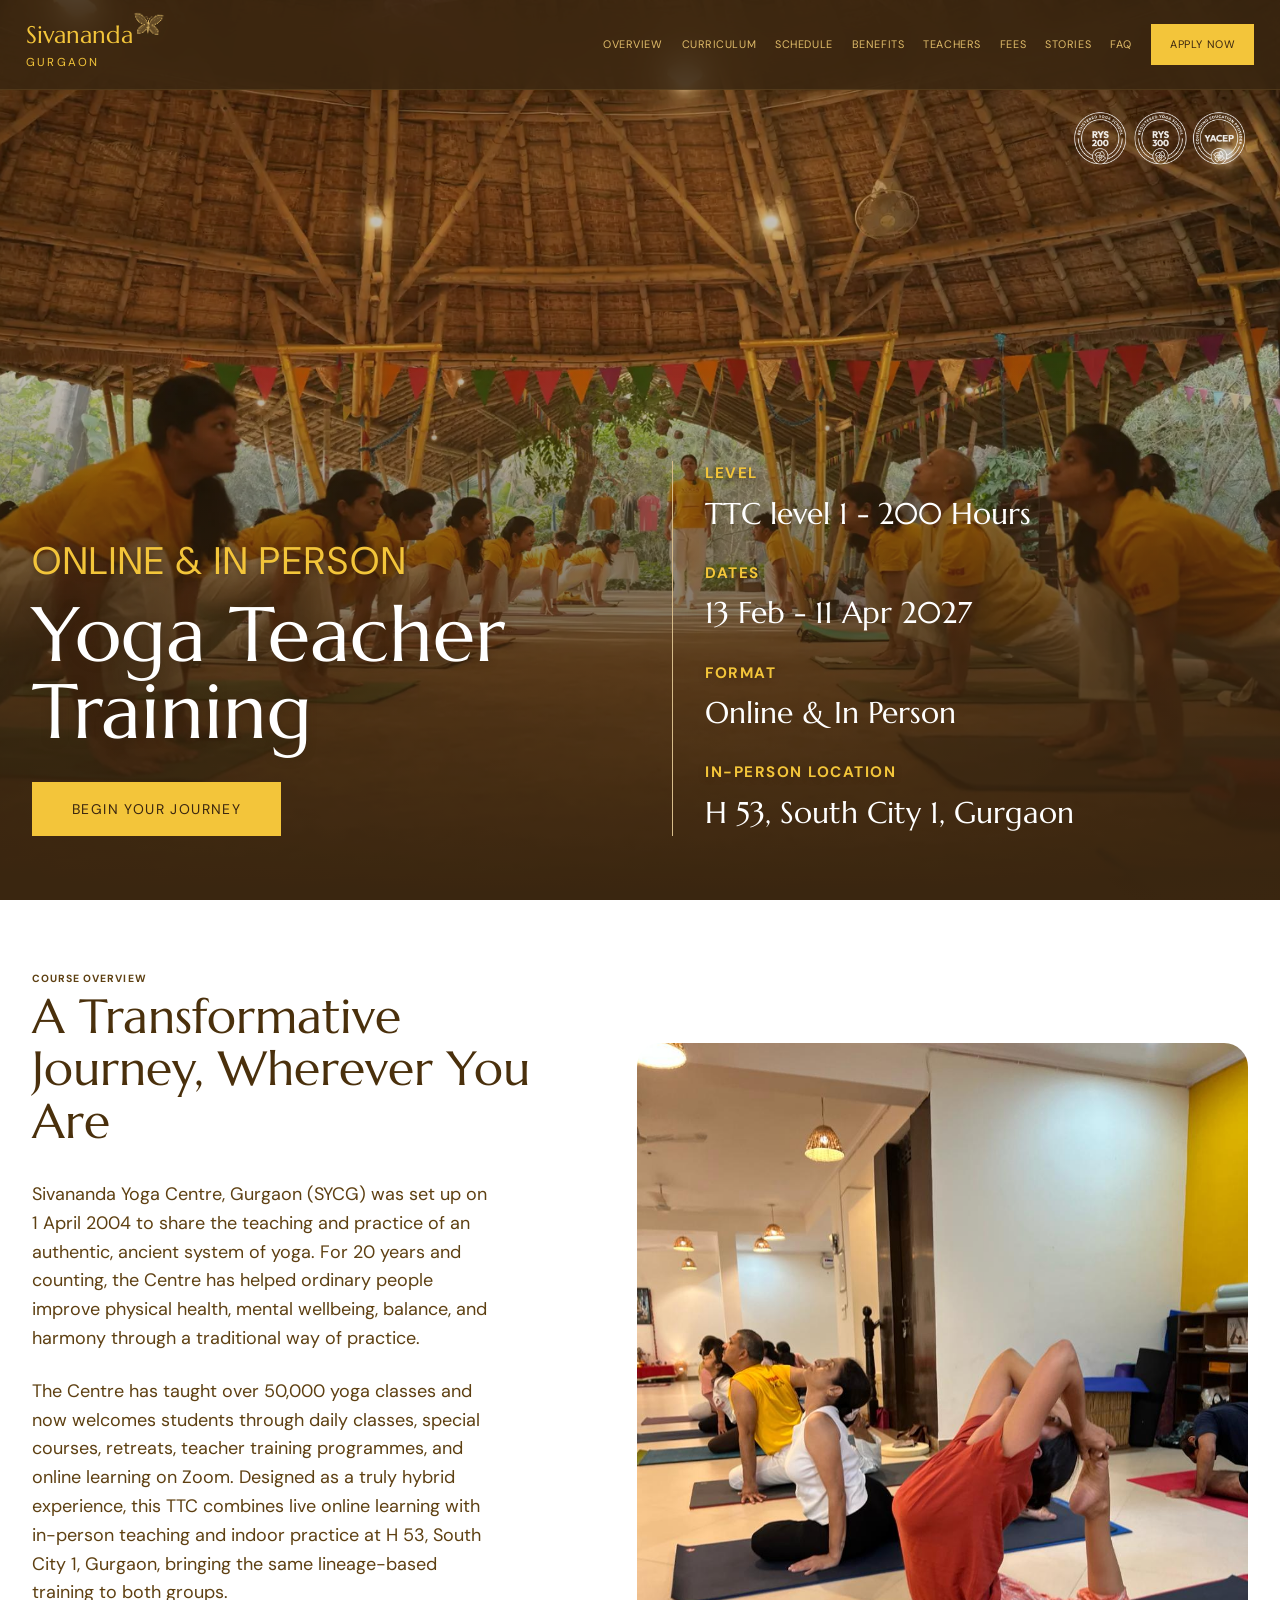
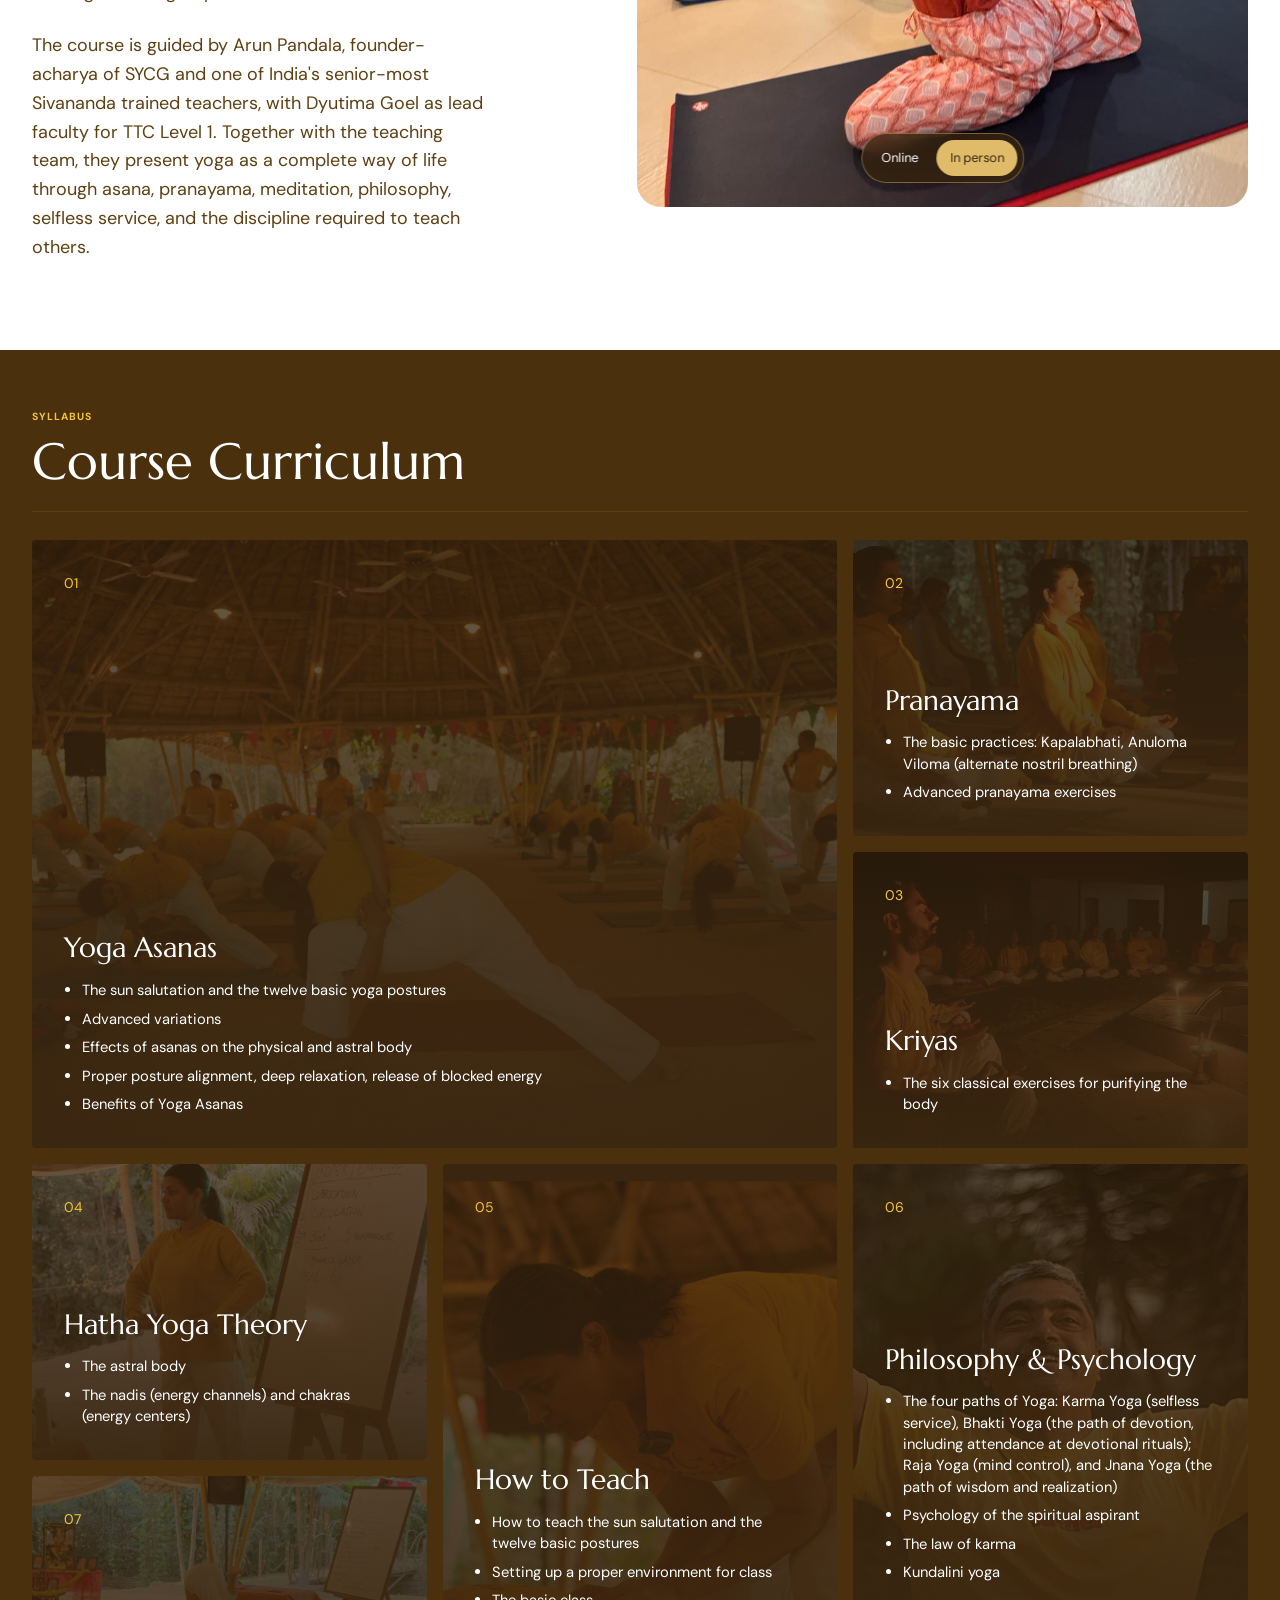
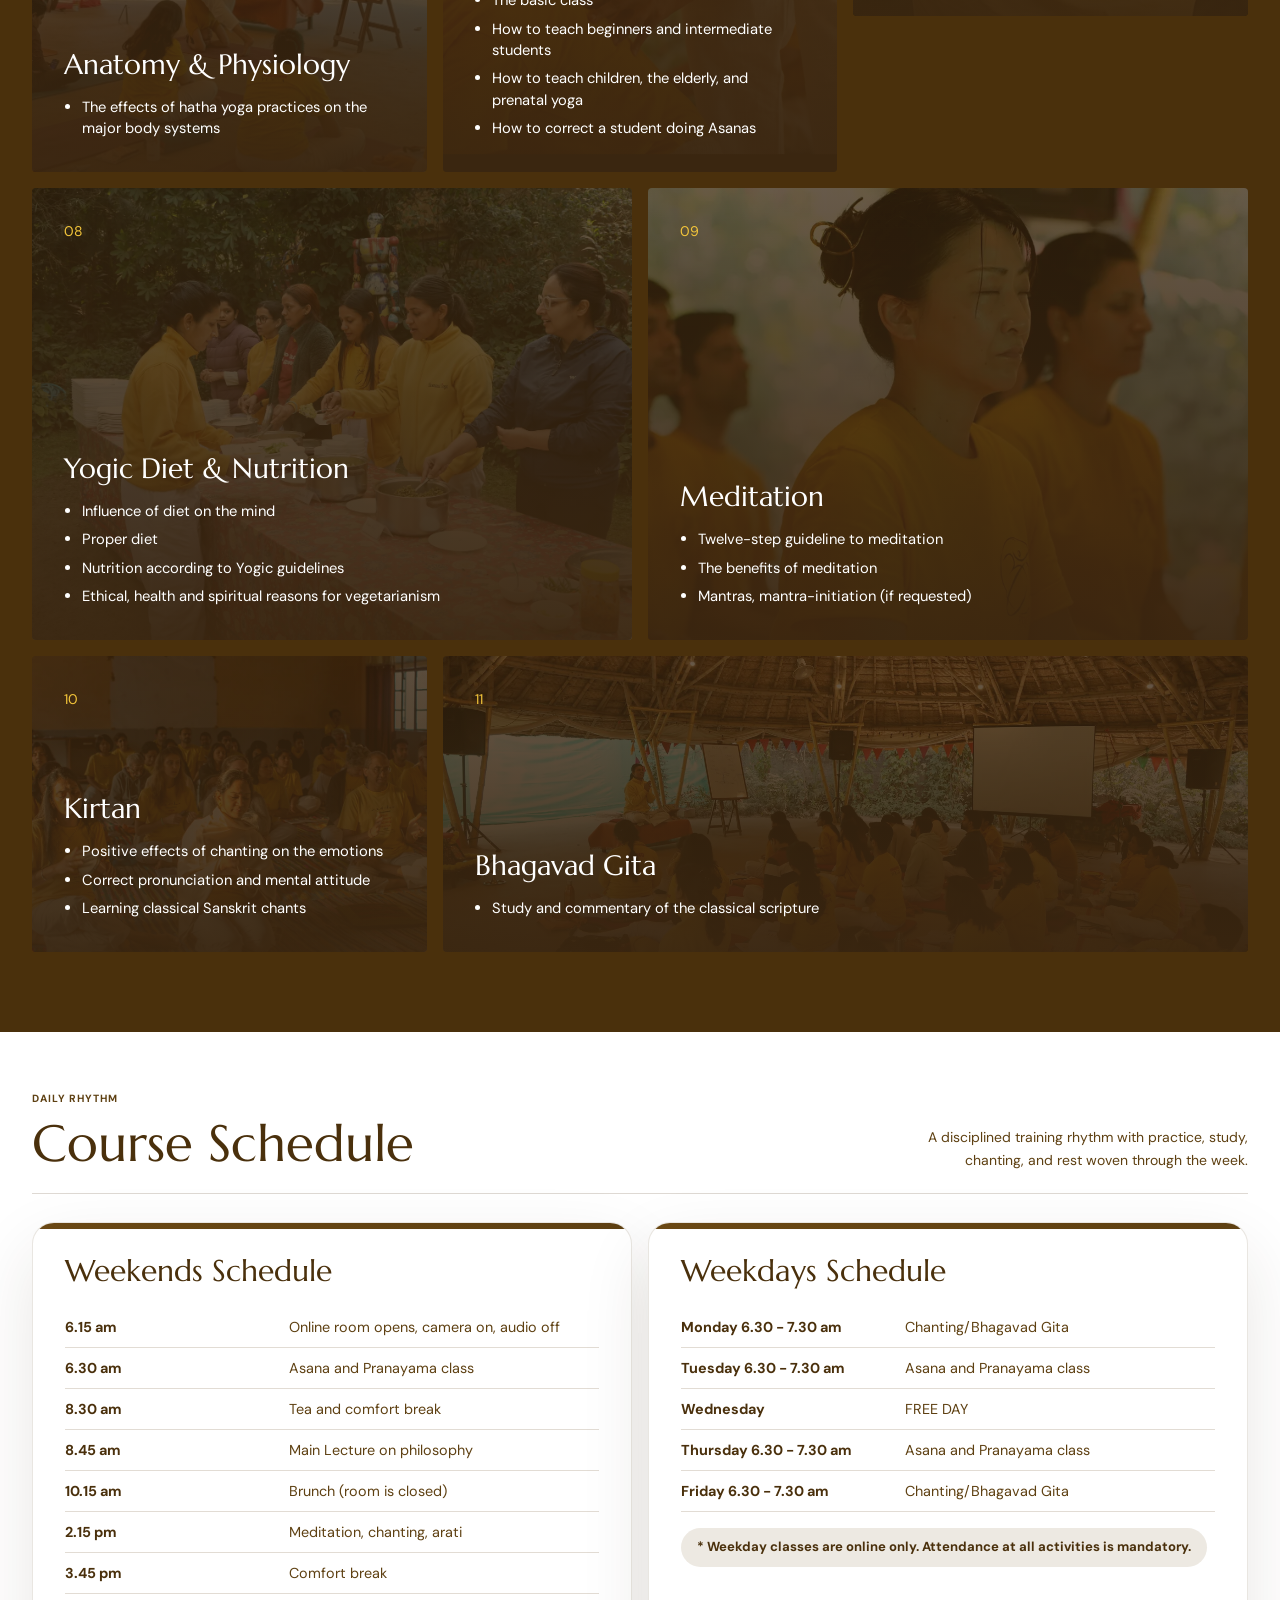
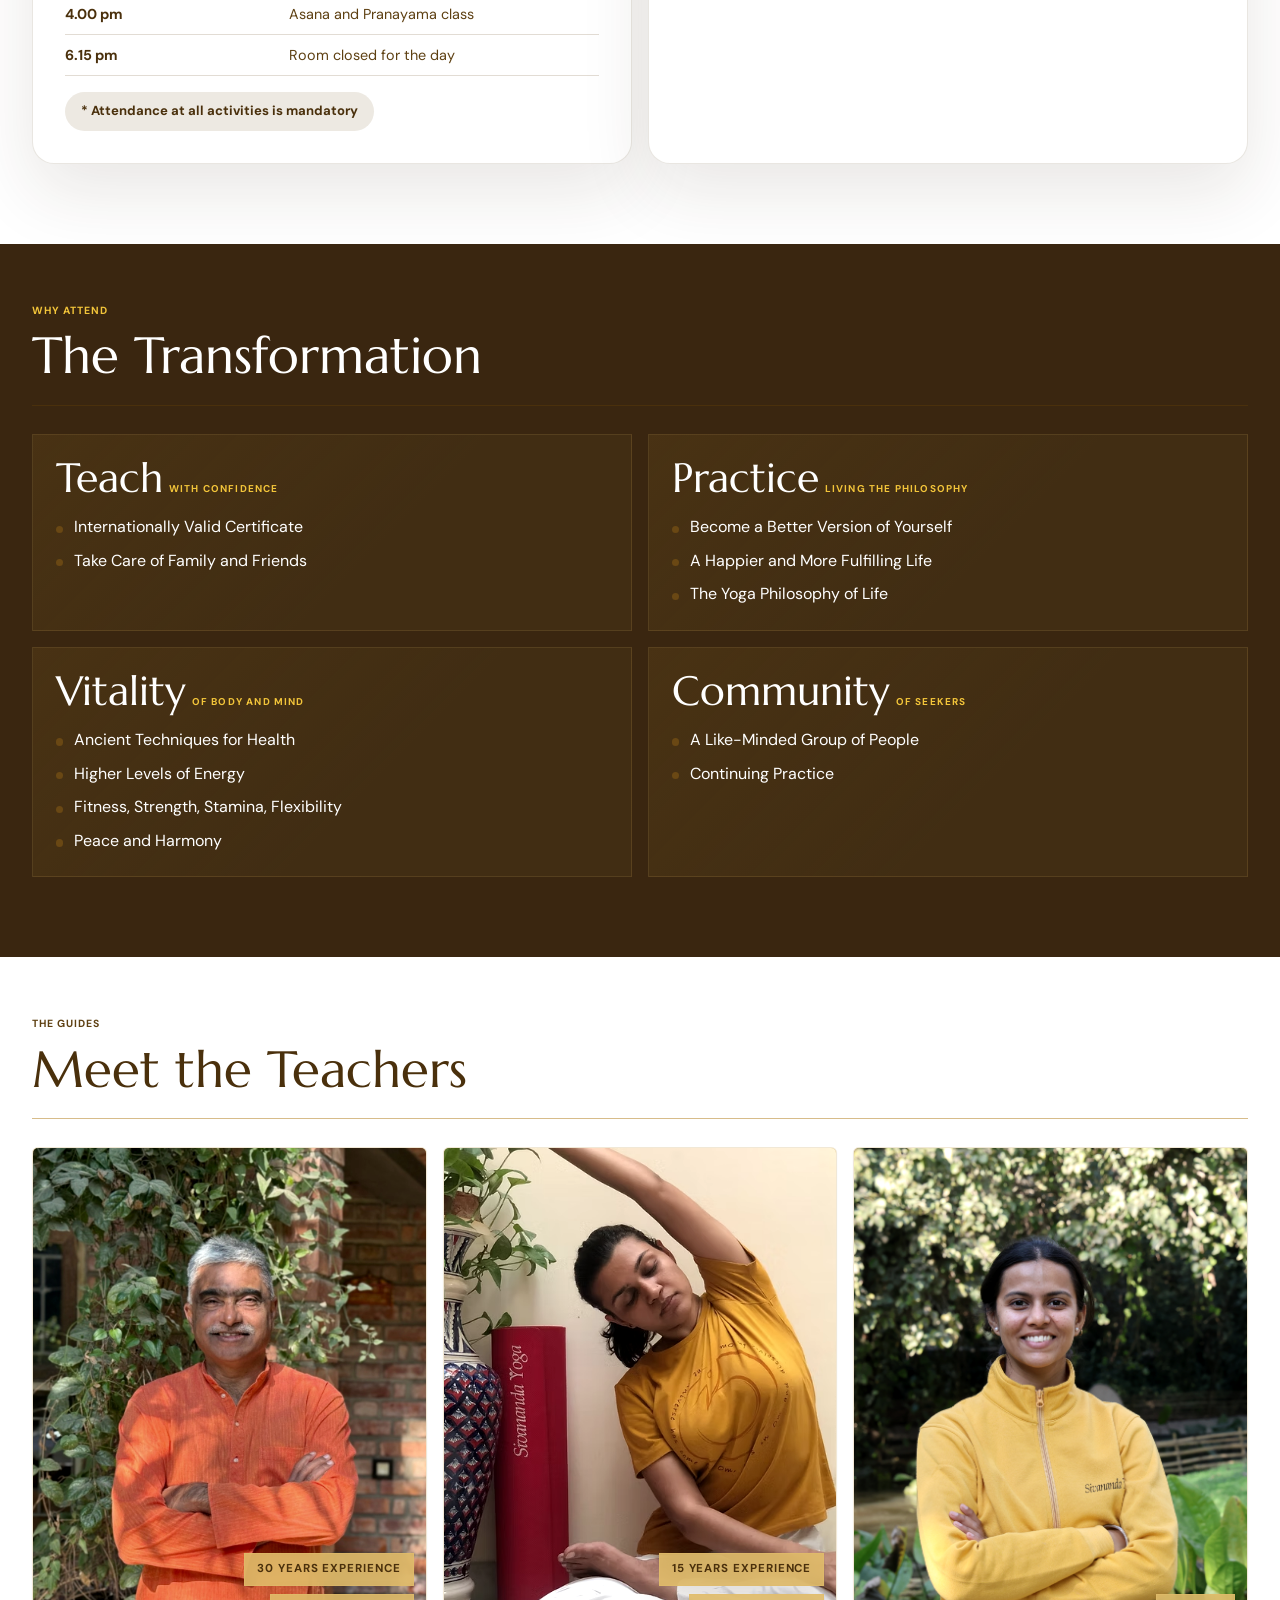
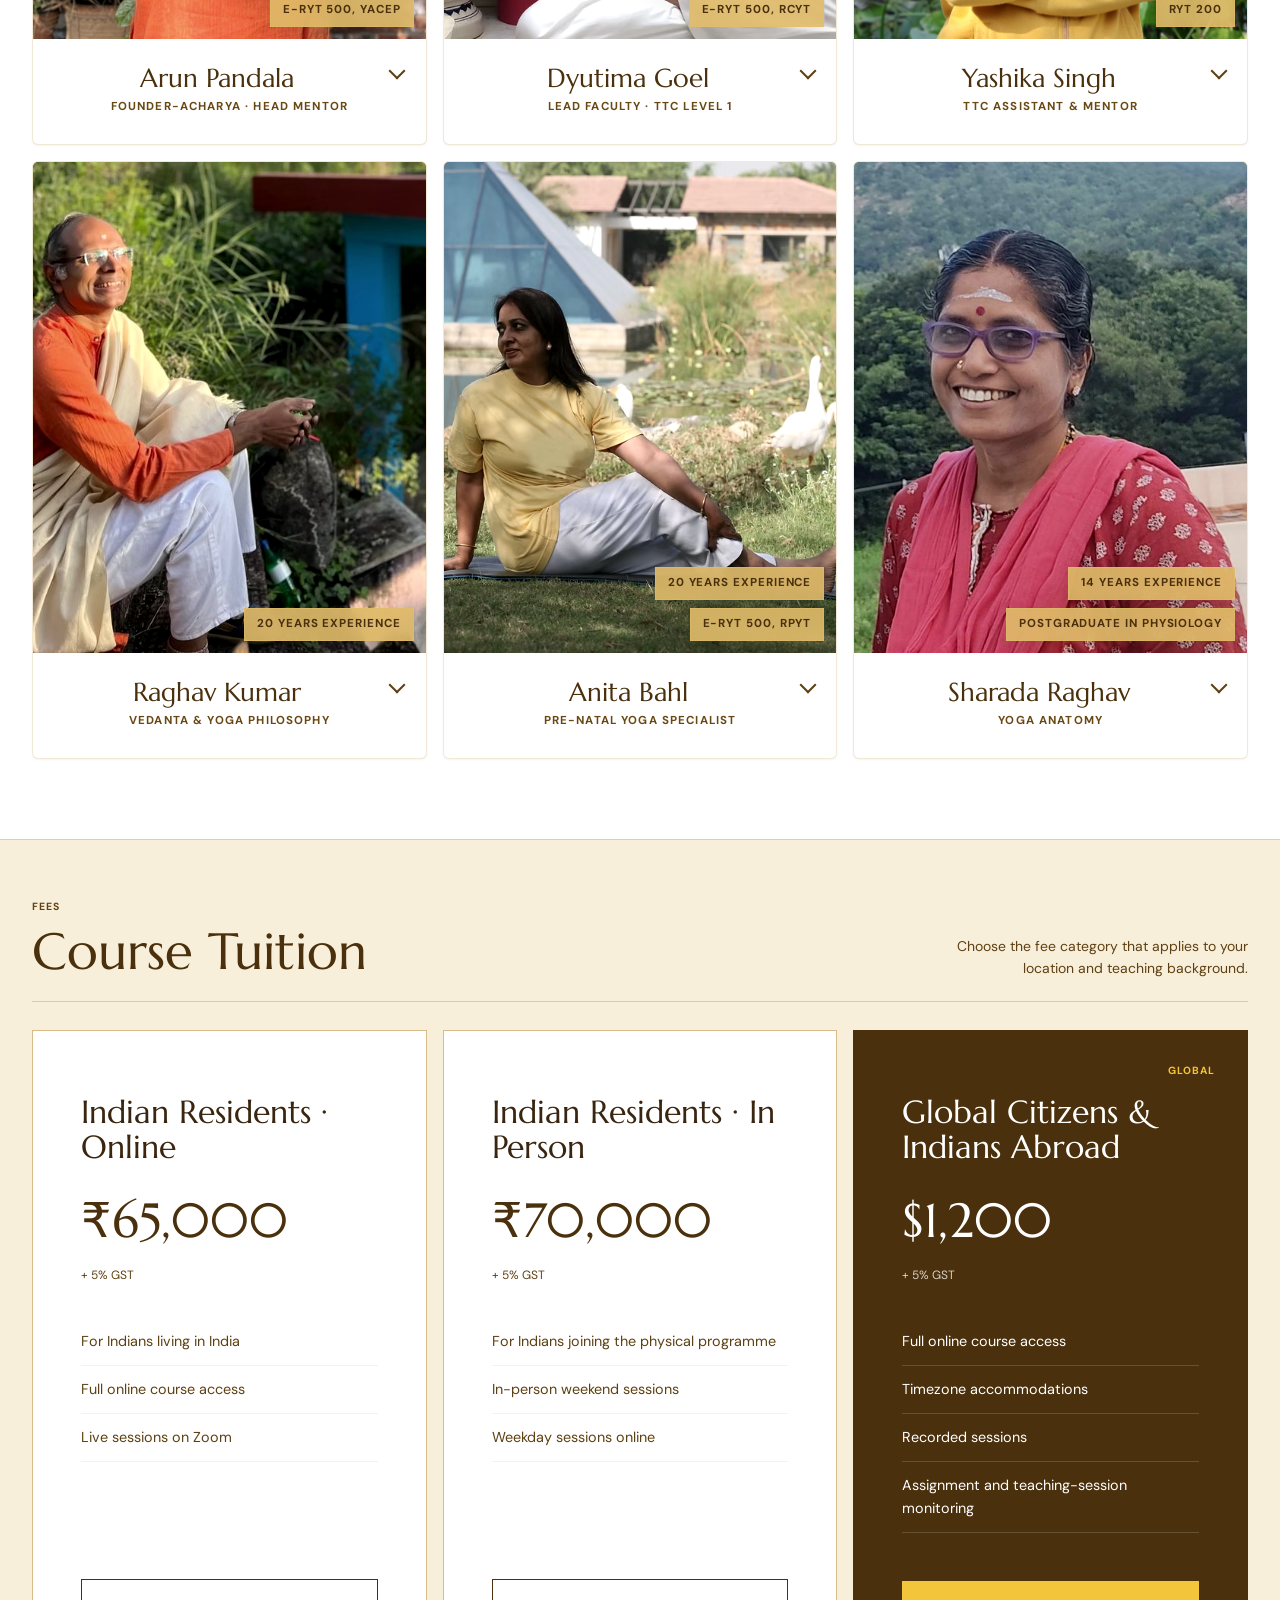
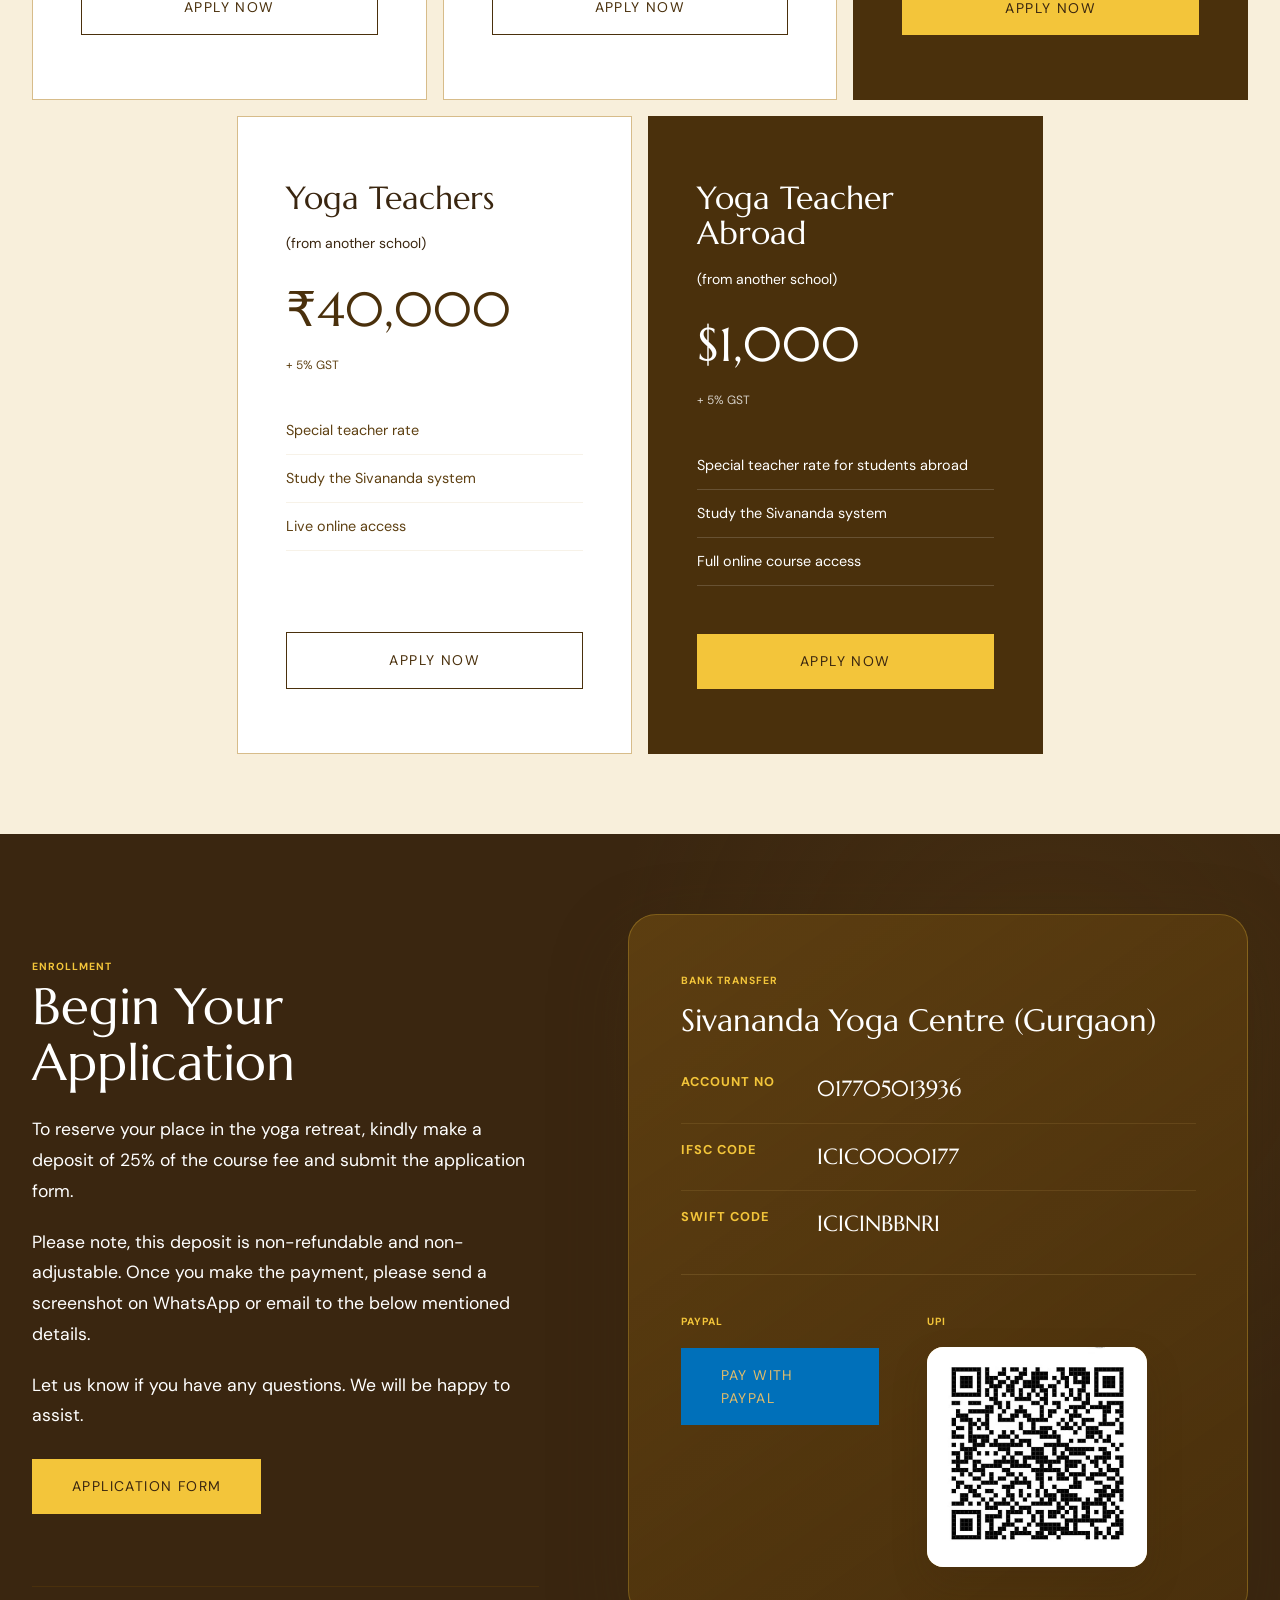
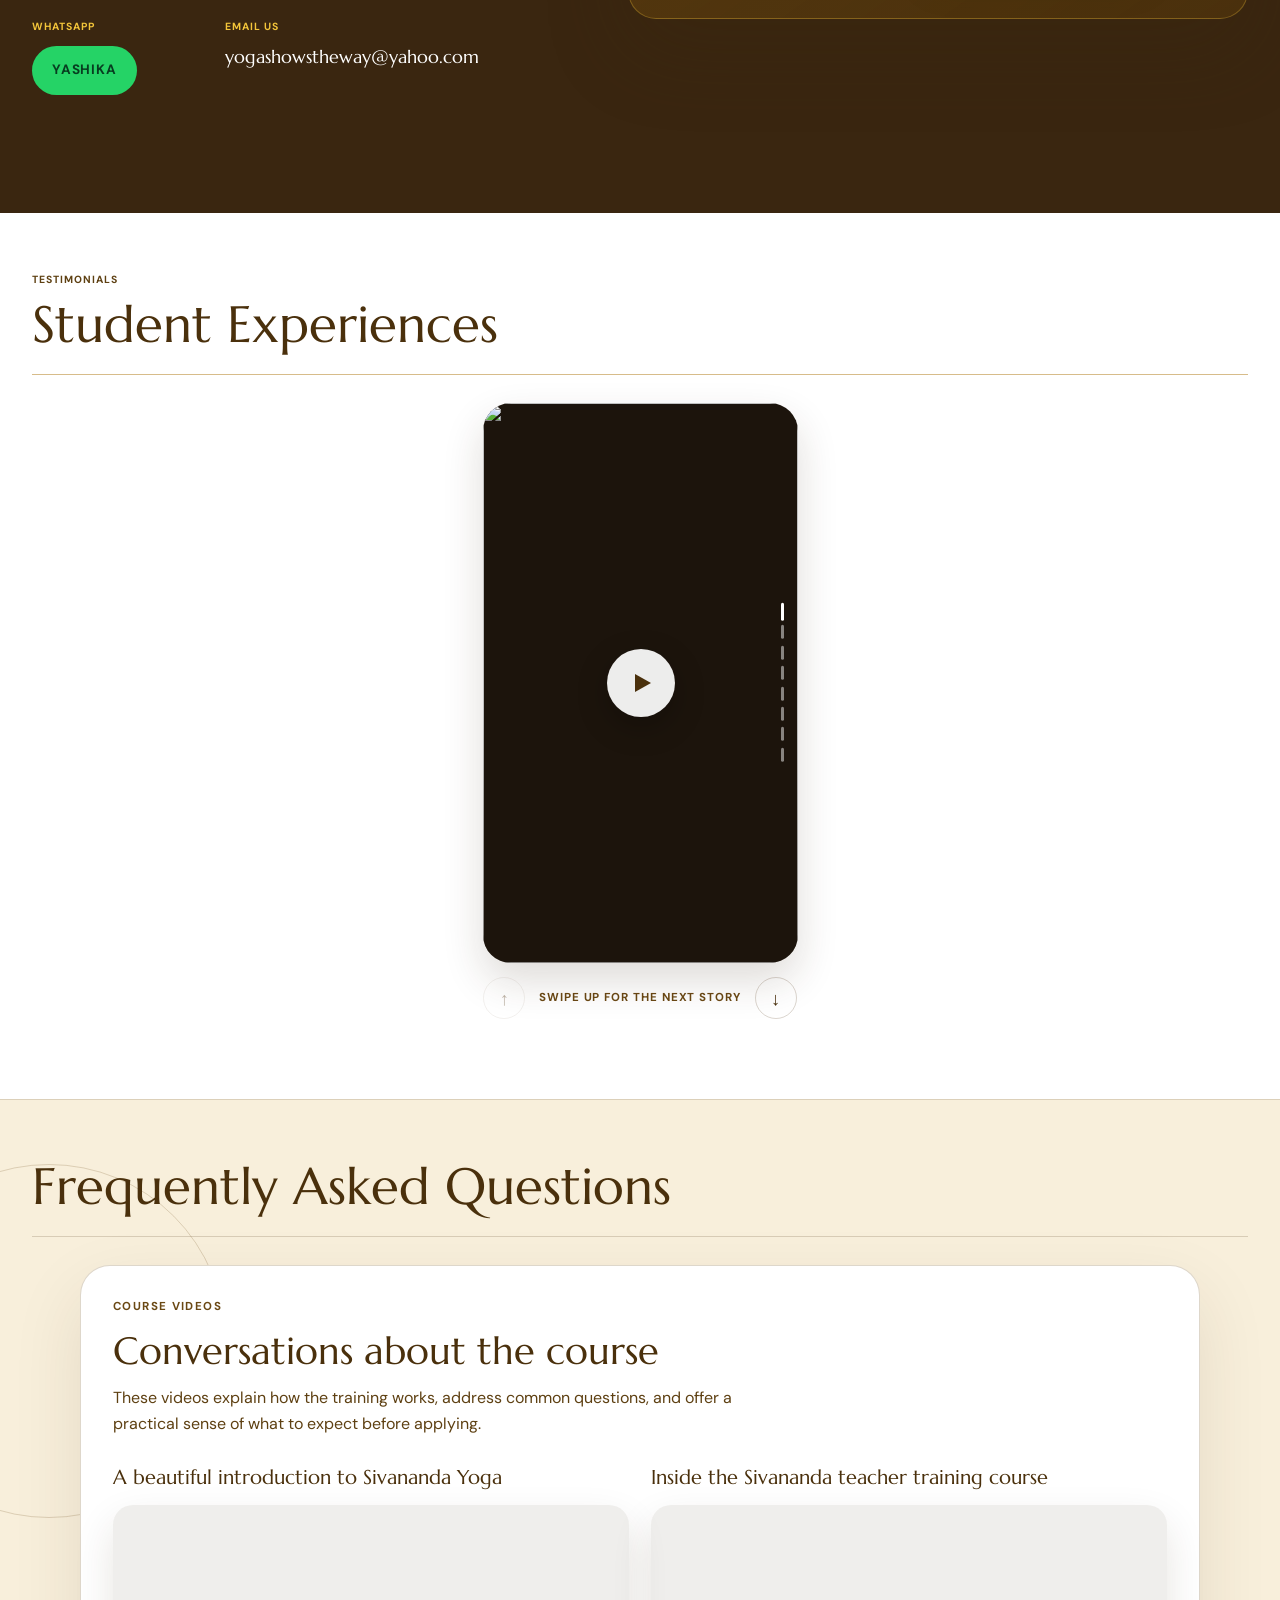
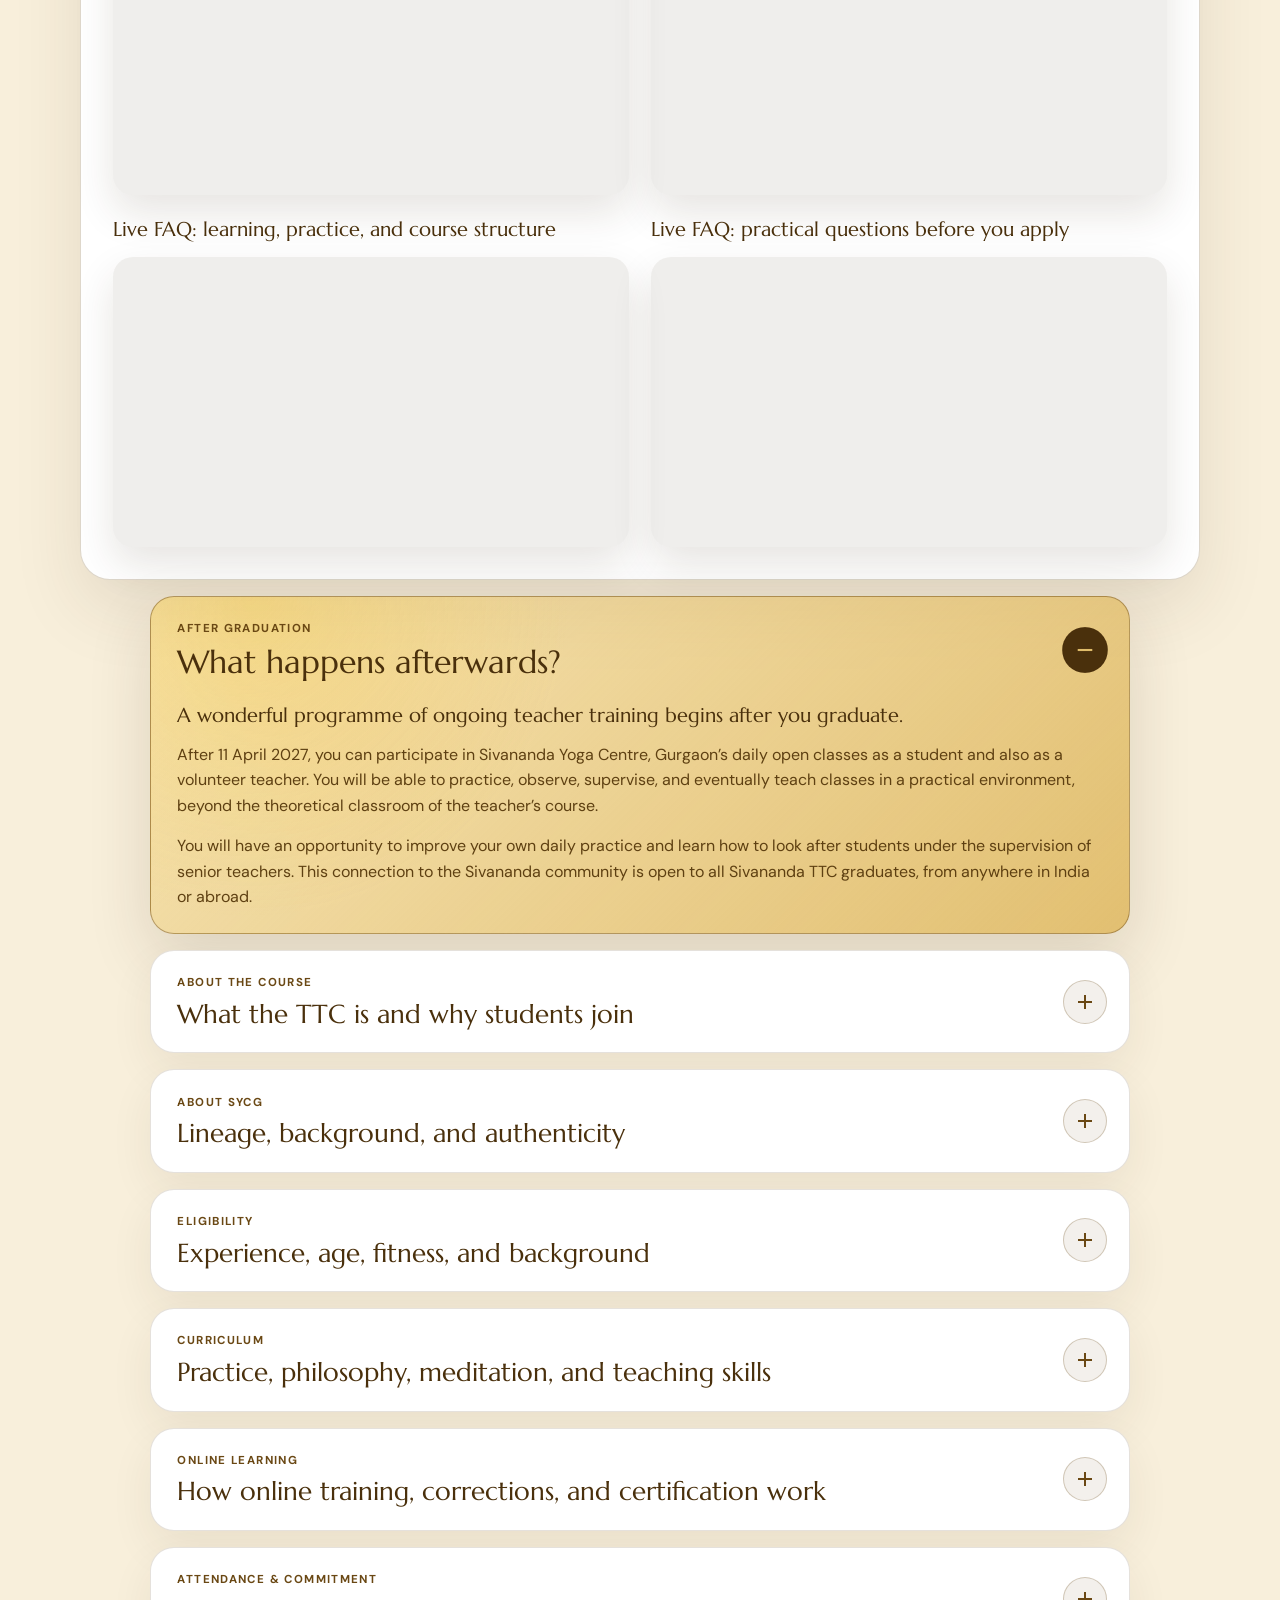
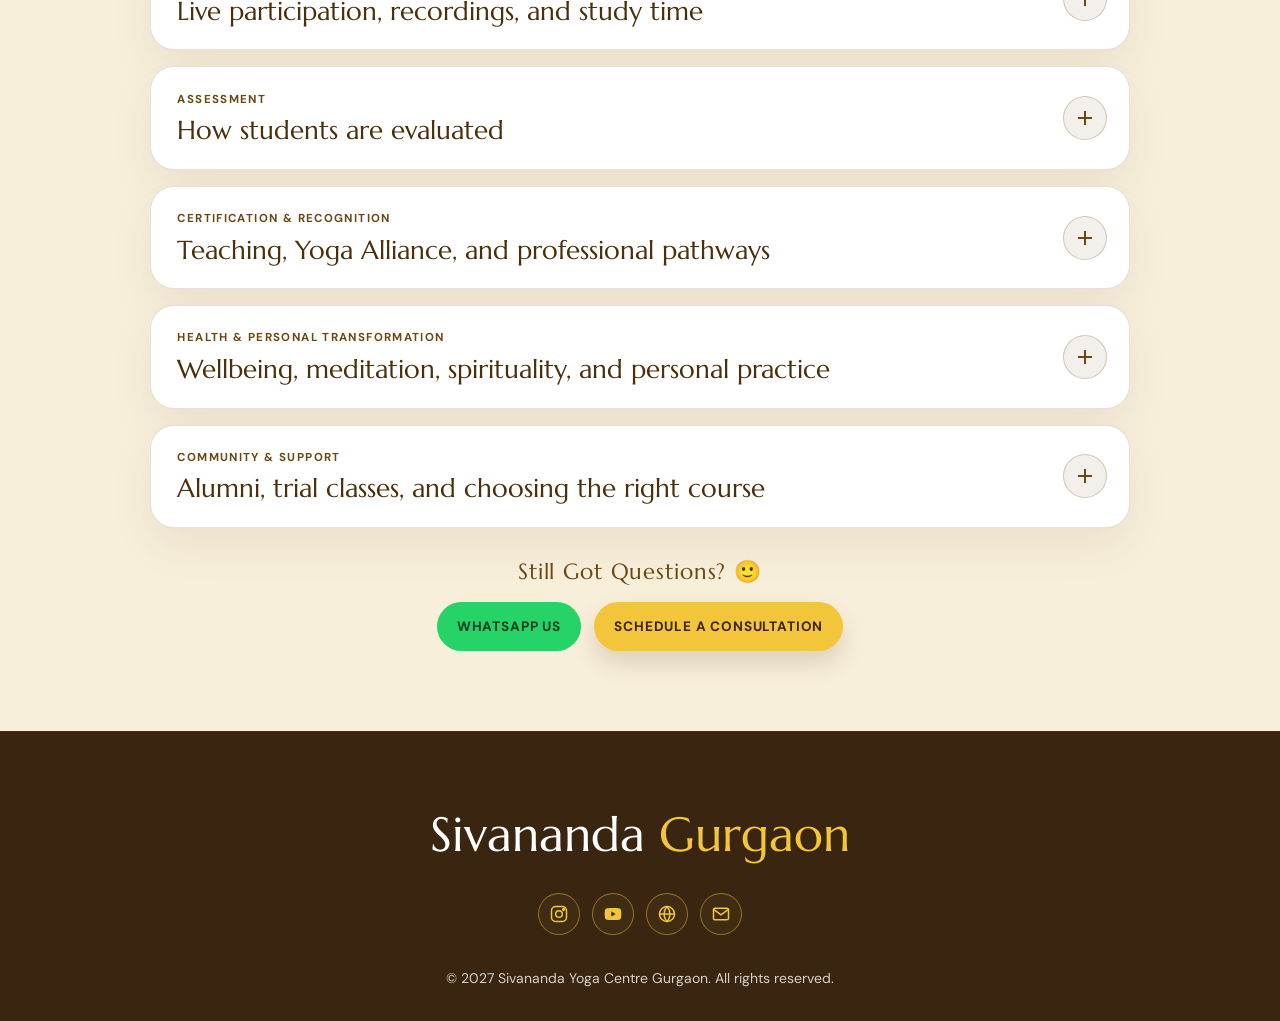
==== commit 210144c9: "updated" ====
--- a/index.html
+++ b/index.html
@@ -597,6 +597,37 @@
               </div>
             </div>
           </article>
+
+          <article class="teacher-card" tabindex="0">
+            <div class="teacher-img">
+              <img class="teacher-img-sharada" src="assets/sharada-raghav.jpeg" alt="Sharada Raghav">
+              <div class="teacher-tags" aria-label="Sharada Raghav qualifications">
+                <span class="teacher-tag">14 years experience</span>
+                <span class="teacher-tag">Postgraduate in Physiology</span>
+              </div>
+            </div>
+            <div class="teacher-info">
+              <h4>Sharada Raghav</h4>
+              <p class="teacher-role">Yoga Anatomy</p>
+              <span class="teacher-expand" aria-hidden="true"></span>
+              <div class="teacher-bio">
+                <div class="teacher-bio-inner">
+                  <p>
+                    Sharada Raghav worked as Assistant Professor in Physiology in an allopathic medical hospital
+                    for over a decade before gravitating away from a regular medical career to pursue an
+                    alternative lifestyle based on Vedanta and Yoga at Thiruvannamalai, near Sri Ramana
+                    Maharshi&rsquo;s ashram, and occasionally teaching Yoga Anatomy and Ayurveda courses.
+                  </p>
+                  <p>
+                    She has a postgraduate degree in Physiology. She has been teaching Yoga Anatomy for over
+                    fourteen years in numerous 200-hour and 300-hour yoga courses in Bali, Dharmashala, Goa,
+                    and Cambodia. Her focus is on the functional anatomy of yoga, along the lines of Ray Long,
+                    Jules Mitchell, and David Keil.
+                  </p>
+                </div>
+              </div>
+            </div>
+          </article>
         </div>
       </div>
     </section>
--- a/styles.css
+++ b/styles.css
@@ -1265,6 +1265,10 @@
   object-position: right center;
 }
 
+.teacher-img img.teacher-img-sharada {
+  object-position: center 52%;
+}
+
 .teacher-card.is-open .teacher-img img,
 .teacher-card:focus-visible .teacher-img img {
   filter: grayscale(0%) contrast(1.05);
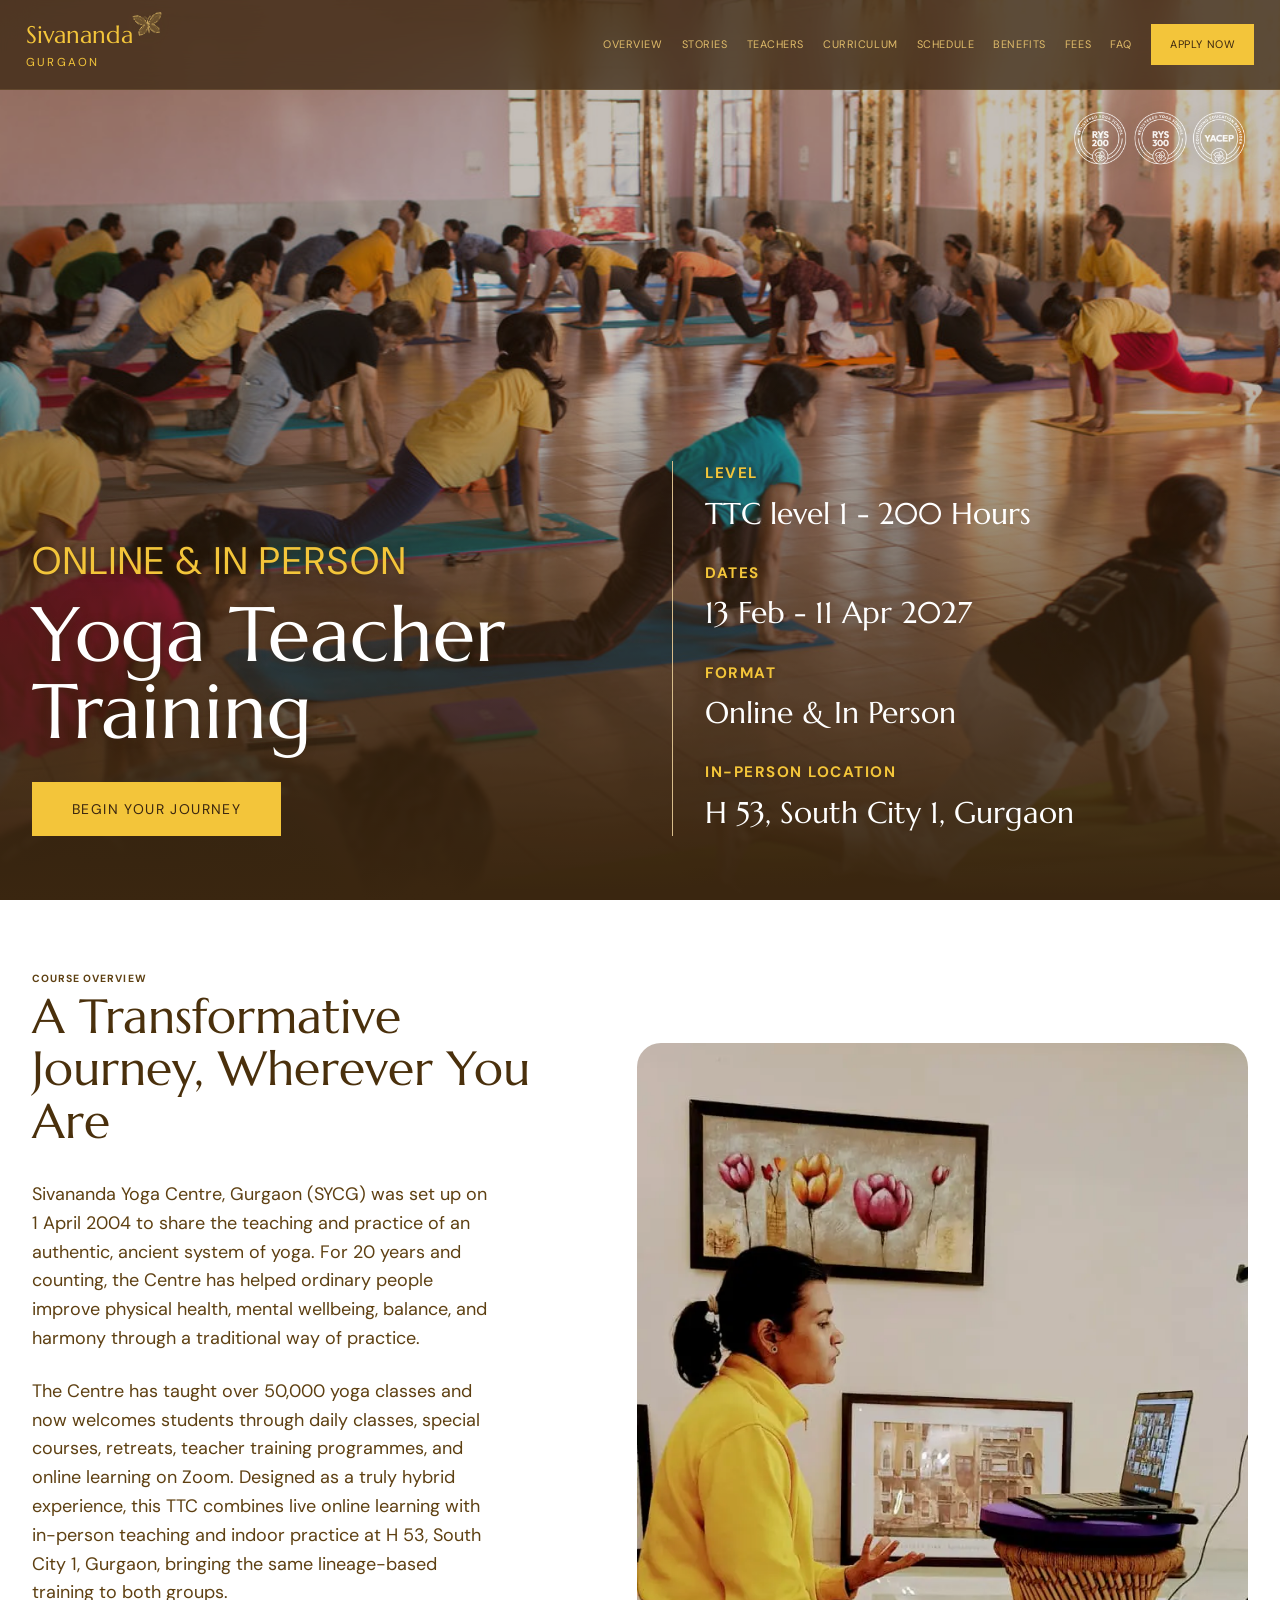
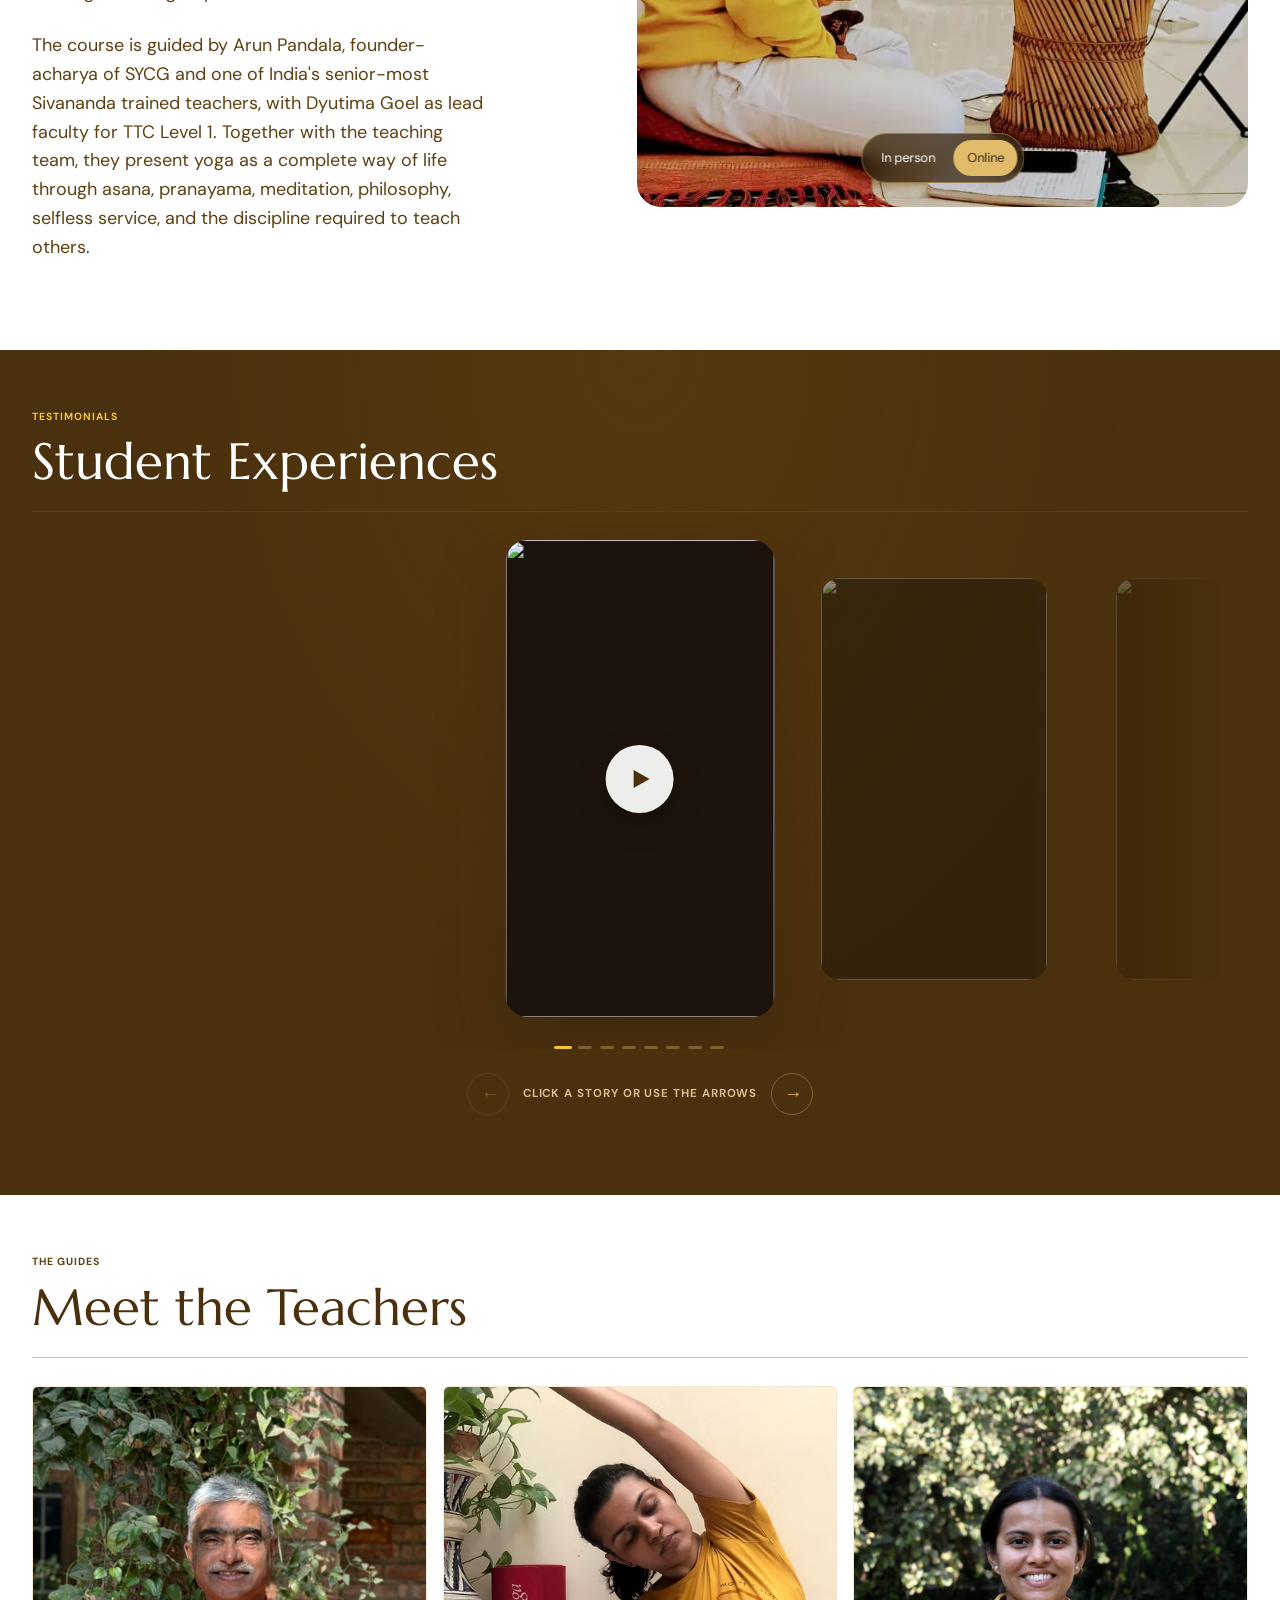
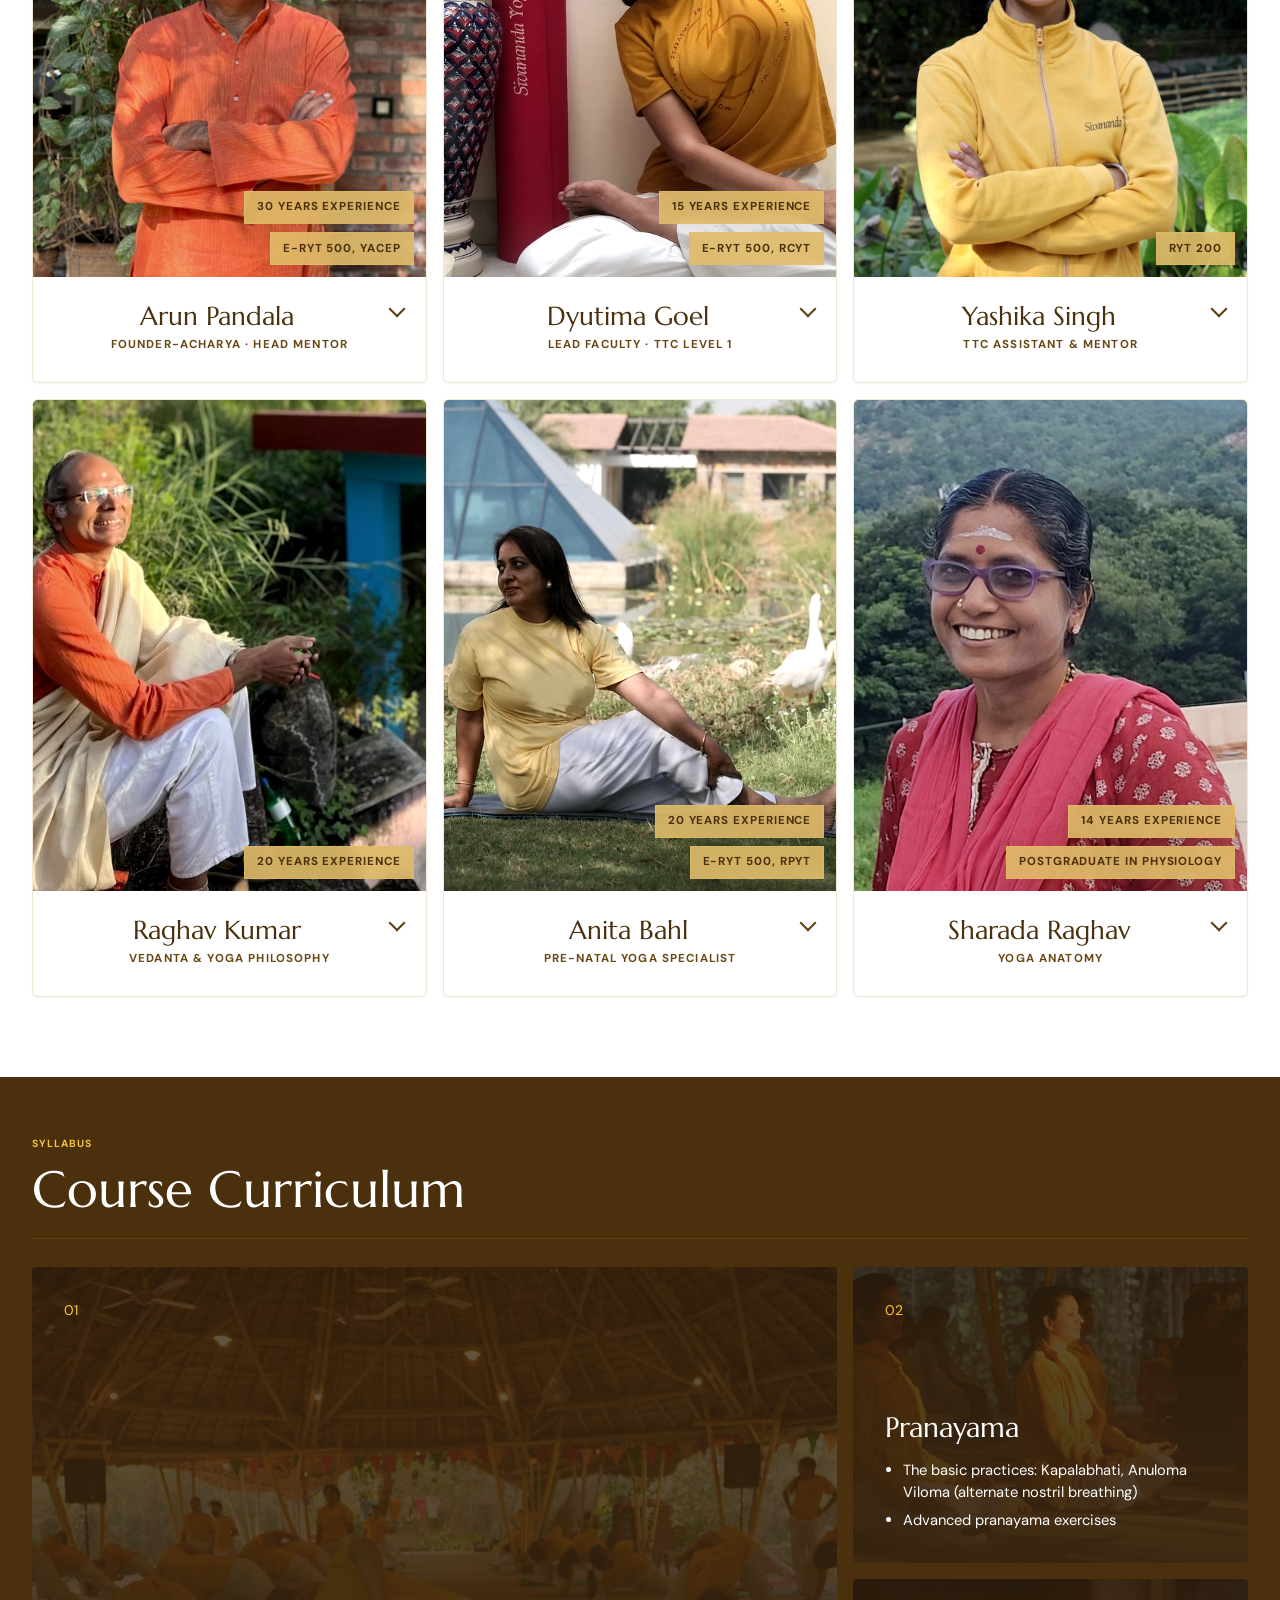
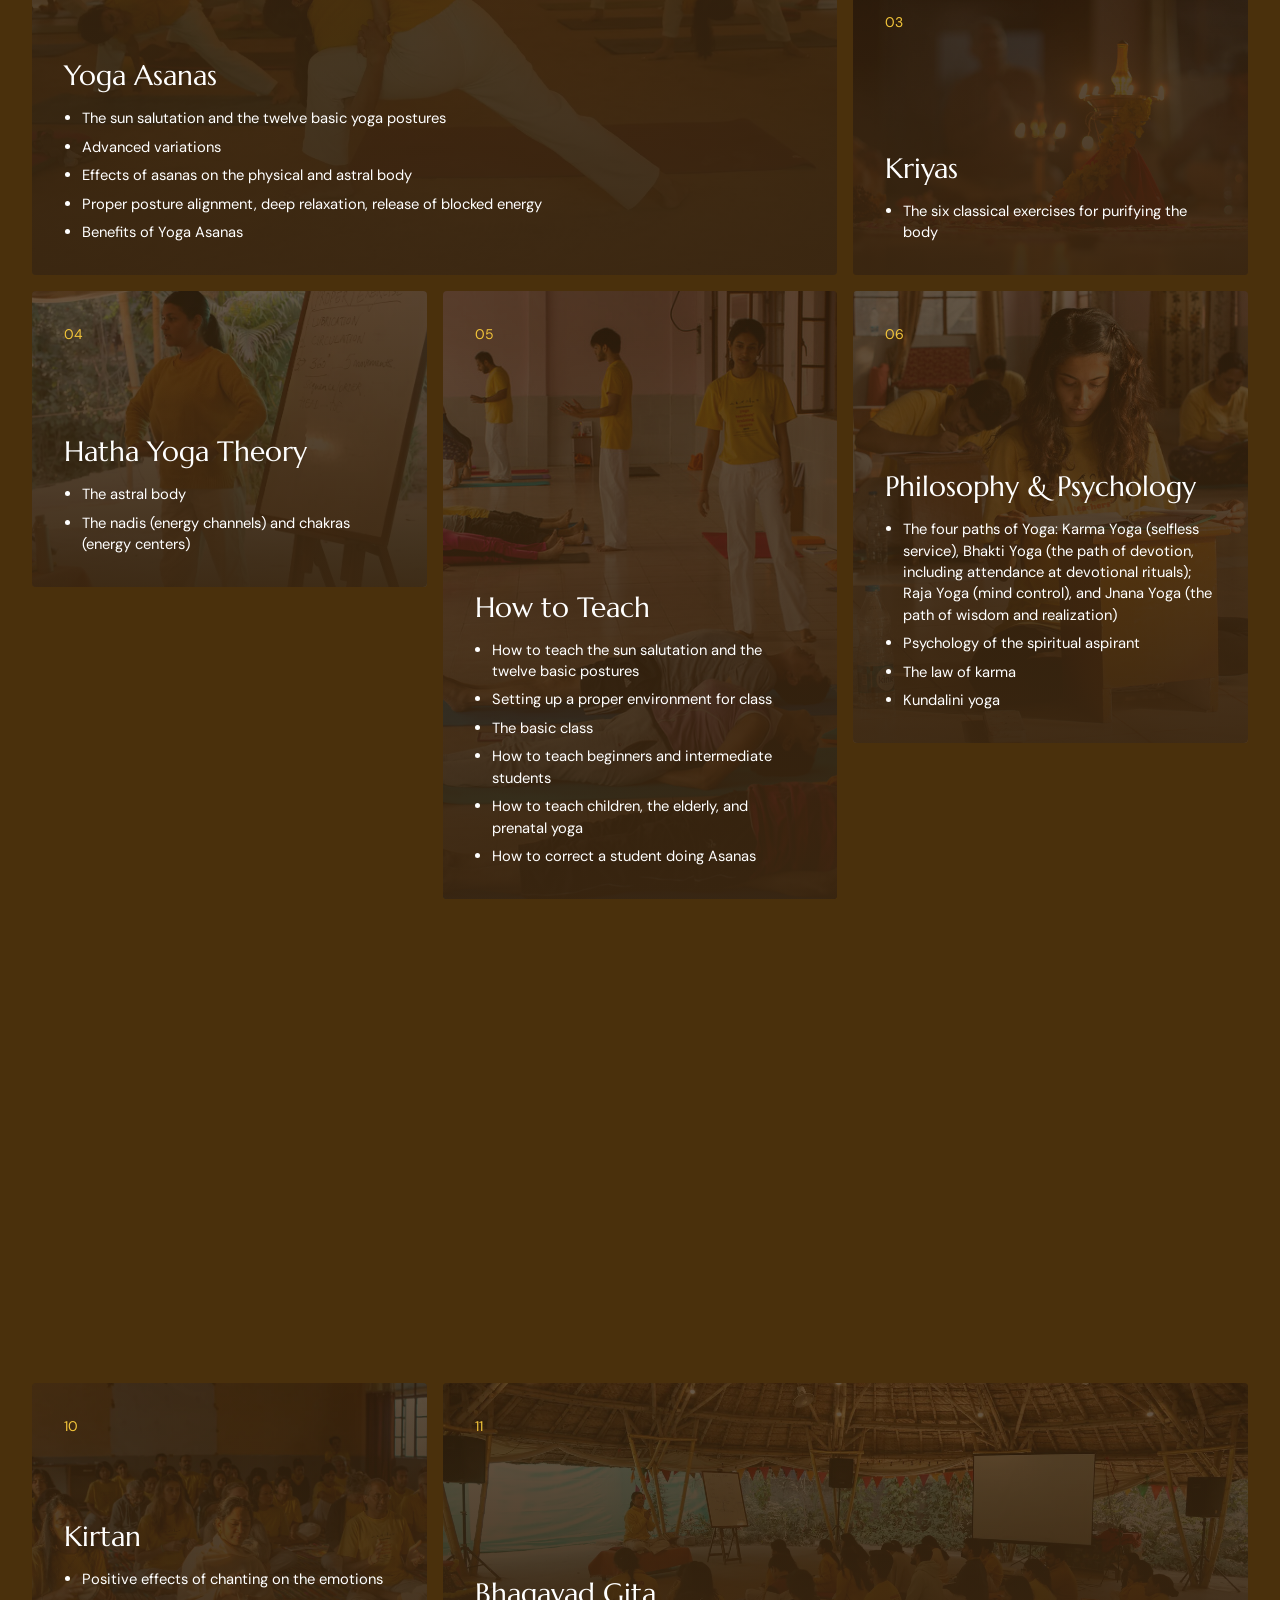
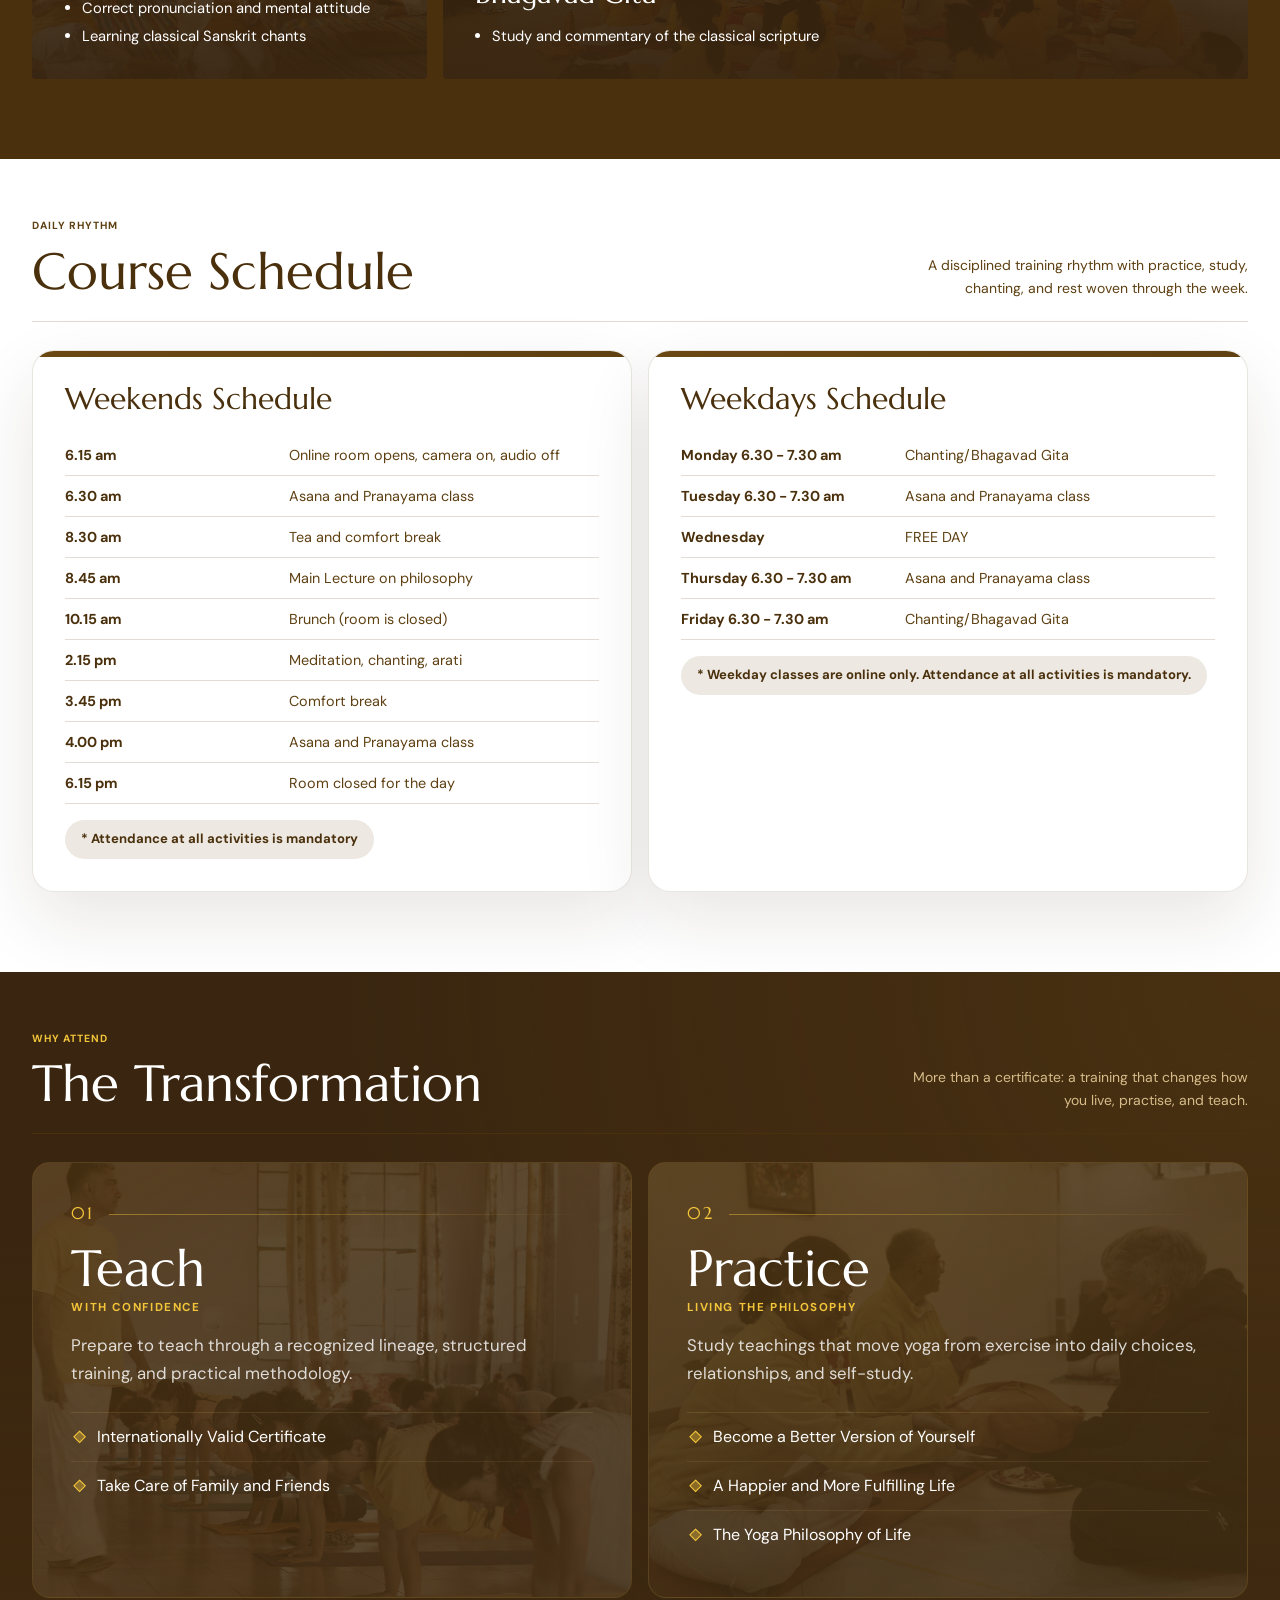
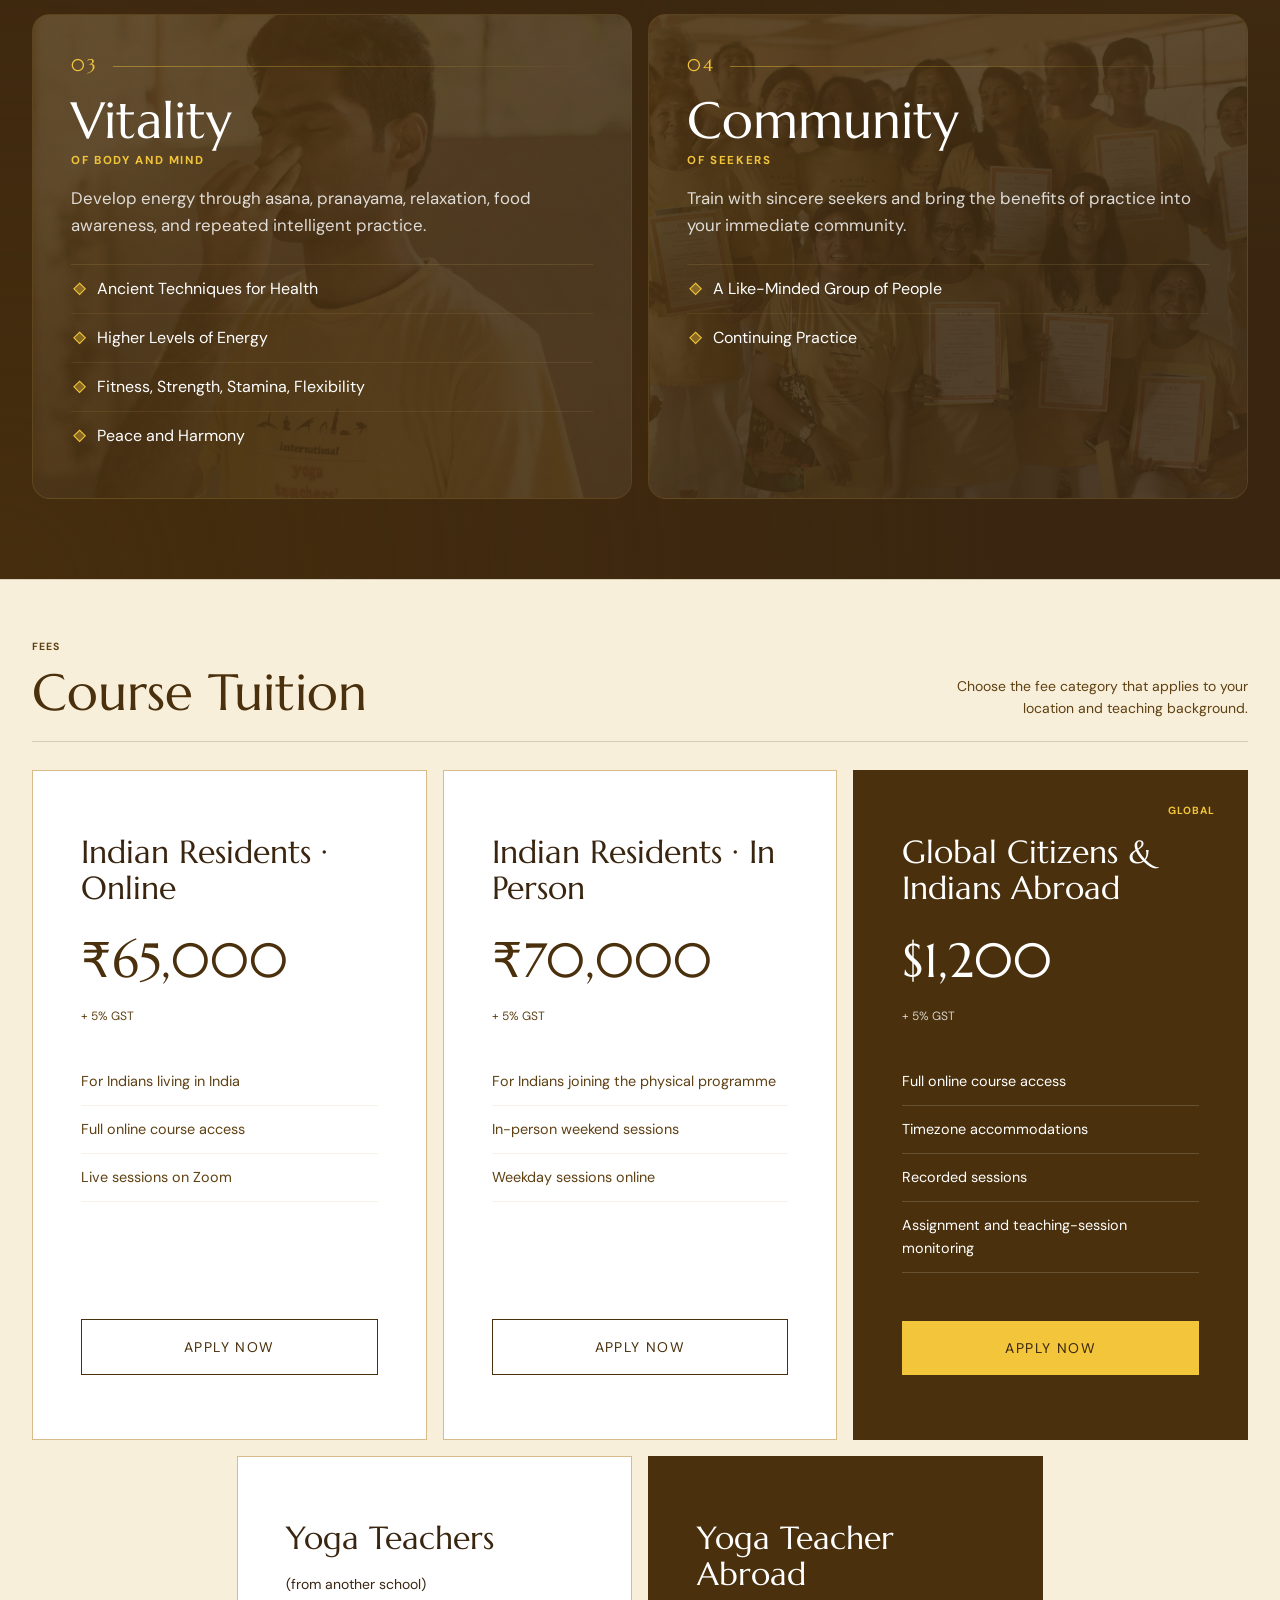
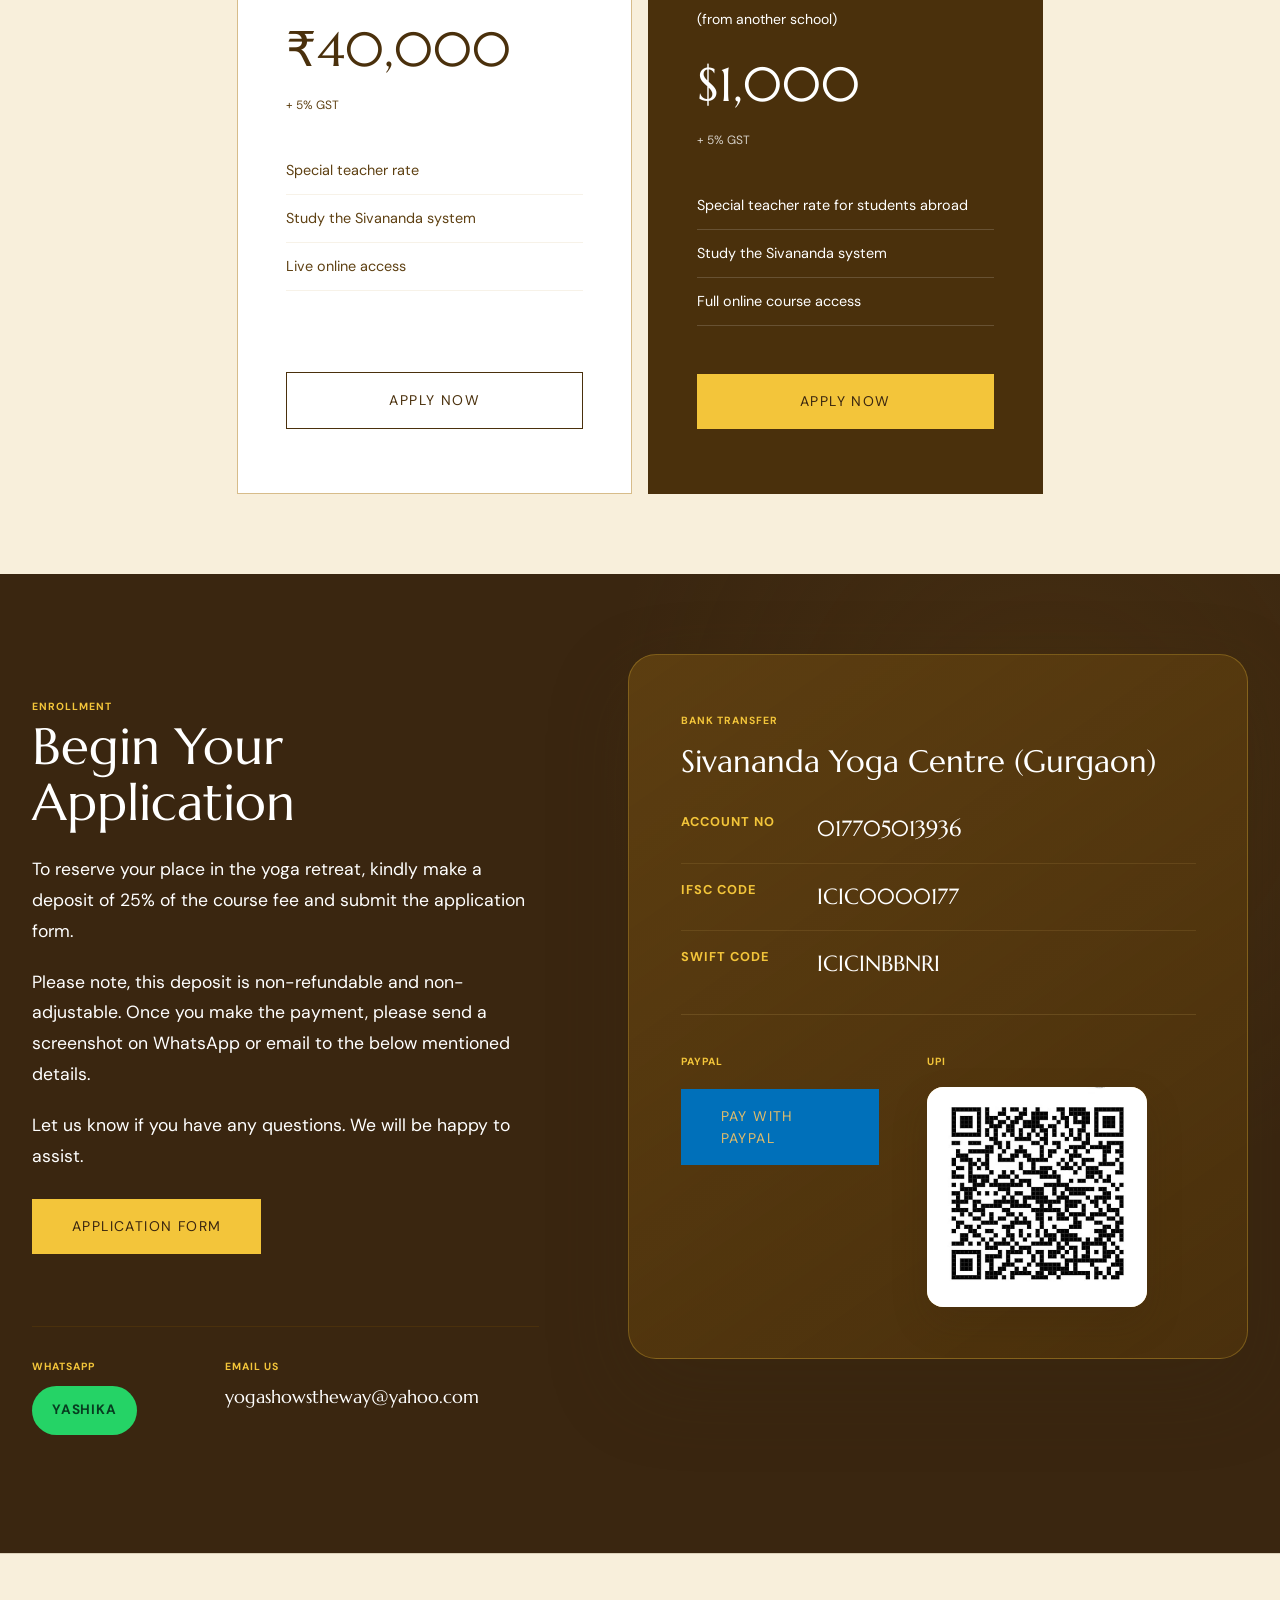
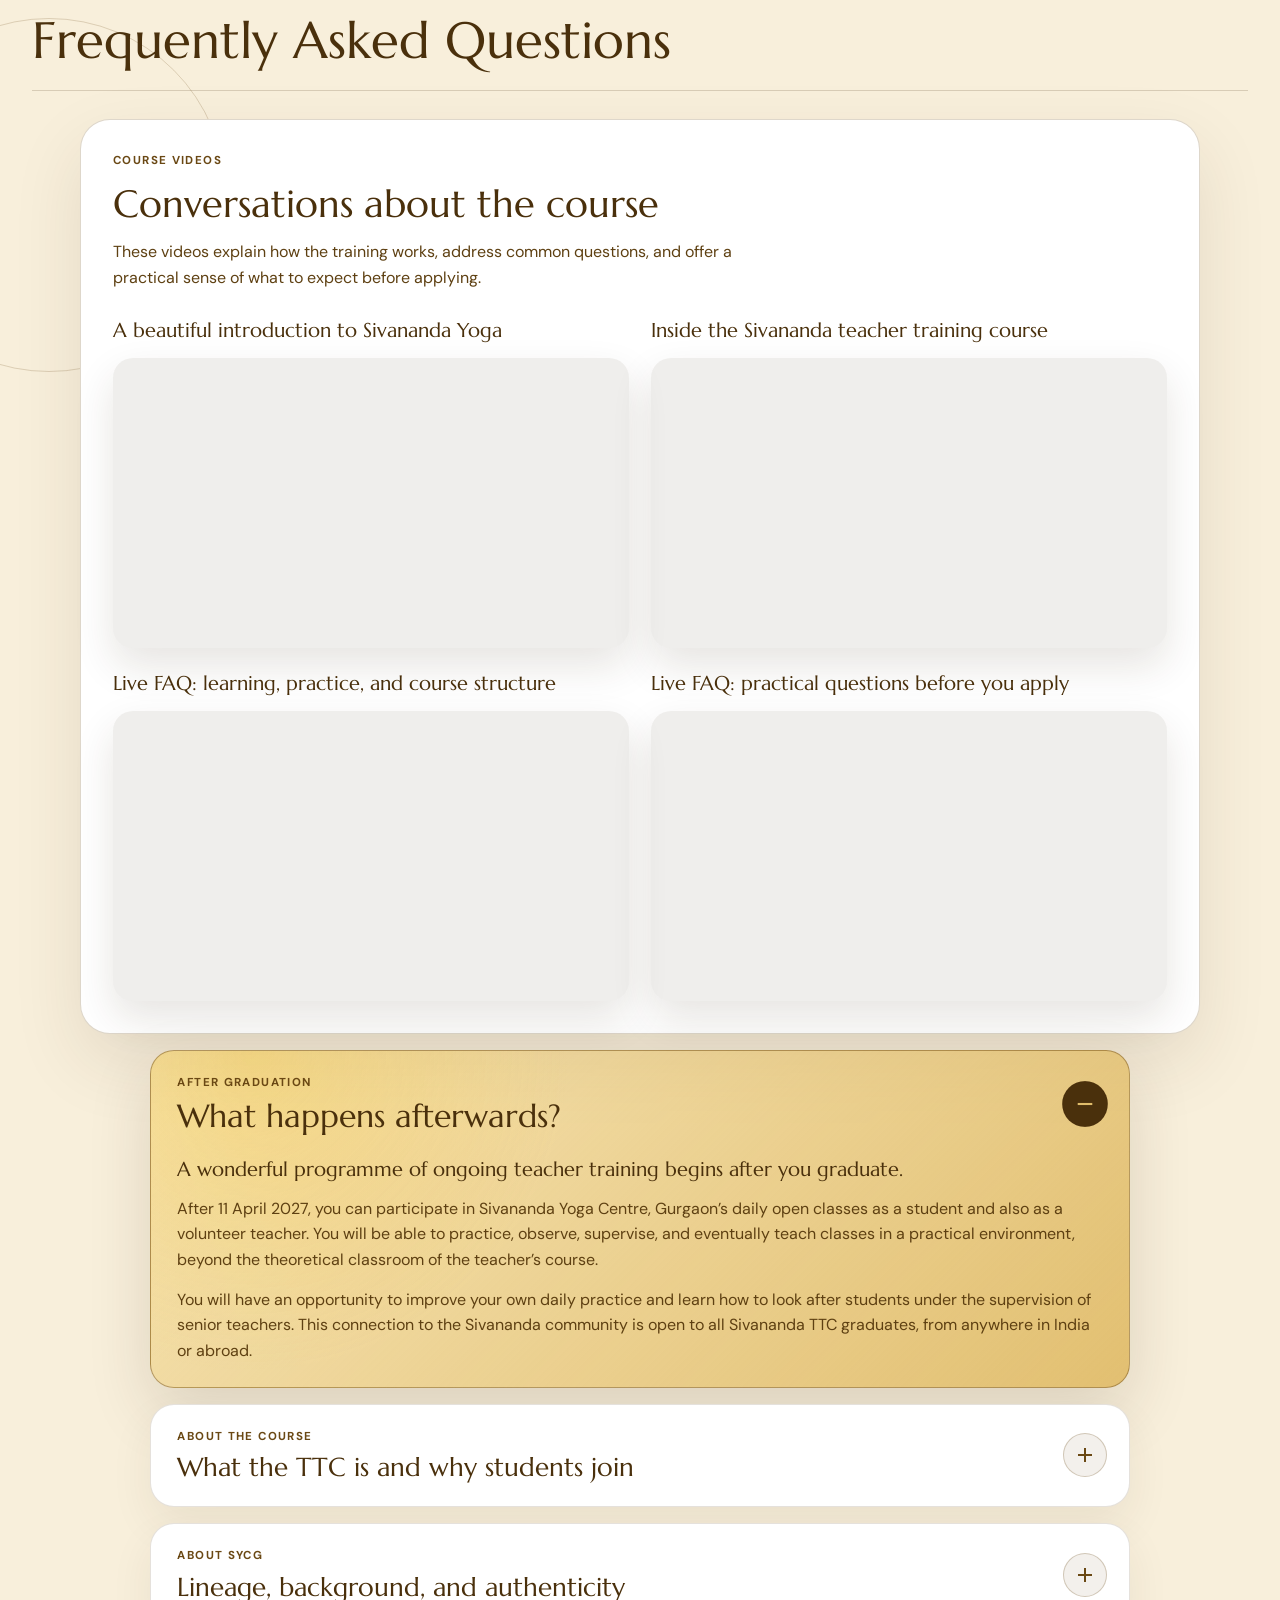
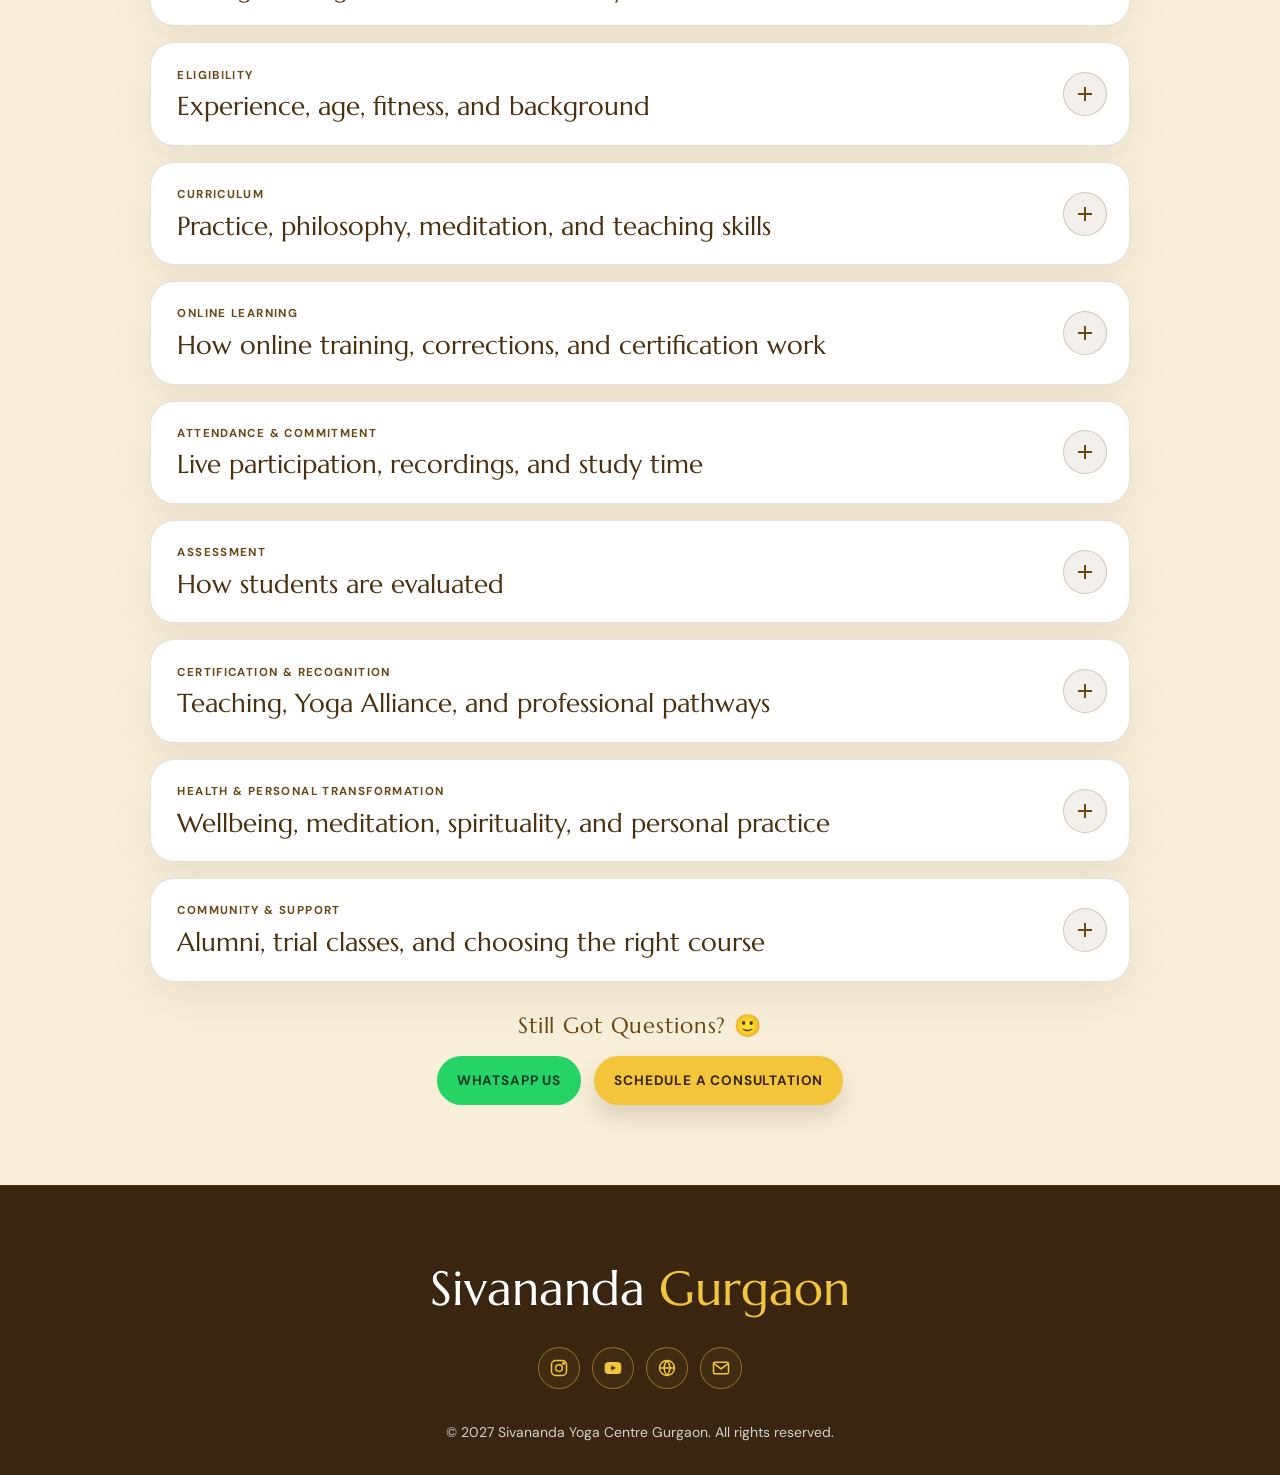
==== commit 706e184d: "many updates, revamped site" ====
--- a/index.html
+++ b/index.html
@@ -29,6 +29,11 @@
       rel="stylesheet"
     >
     <link rel="stylesheet" href="styles.css">
+    <script>
+      if ("IntersectionObserver" in window && !window.matchMedia("(prefers-reduced-motion: reduce)").matches) {
+        document.documentElement.classList.add("reveal-ready");
+      }
+    </script>
   </head>
   <body>
     <nav>
@@ -68,12 +73,12 @@
       </a>
       <div class="nav-links">
         <a href="#overview">Overview</a>
+        <a href="#testimonials">Stories</a>
+        <a href="#teachers">Teachers</a>
         <a href="#curriculum">Curriculum</a>
         <a href="#schedule">Schedule</a>
         <a href="#benefits">Benefits</a>
-        <a href="#teachers">Teachers</a>
         <a href="#pricing">Fees</a>
-        <a href="#testimonials">Stories</a>
         <a href="#faq">FAQ</a>
         <a href="#apply" class="btn btn-primary nav-cta">Apply N<span class="apply-o">o</span>w</a>
       </div>
@@ -81,7 +86,7 @@
 
     <section class="hero">
       <div class="hero-img-container">
-        <img src="assets/asanas.webp" alt="Sivananda students meditating in morning light">
+        <img src="assets/header-alt-2.jpg" alt="Sivananda students meditating in morning light">
         <div class="hero-gradient"></div>
       </div>
 
@@ -145,634 +150,20 @@
         </div>
         <div class="overview-image">
           <img
-            class="overview-image-option is-active"
+            class="overview-image-option overview-image-in-person is-active"
+            src="assets/in-person.jpg"
+            alt="Students practising yoga in person at Sivananda Yoga Centre Gurgaon"
+            data-overview-image="in-person"
+          >
+          <img
+            class="overview-image-option"
             src="assets/courseoverview.webp"
             alt="Online Hatha yoga theory class at Sivananda training"
             data-overview-image="online"
           >
-          <img
-            class="overview-image-option"
-            src="assets/inperson.jpeg"
-            alt="Students practising yoga in person at Sivananda Yoga Centre Gurgaon"
-            data-overview-image="in-person"
-          >
           <div class="overview-image-switcher" aria-label="Choose course view">
-            <button class="is-active" type="button" data-overview-view="online" aria-pressed="true">Online</button>
-            <button type="button" data-overview-view="in-person" aria-pressed="false">In person</button>
-          </div>
-        </div>
-      </div>
-    </section>
-
-    <section id="curriculum" class="curriculum">
-      <div class="container">
-        <div class="section-header">
-          <div>
-            <span class="label">Syllabus</span>
-            <h2 class="section-title">Course Curriculum</h2>
-          </div>
-        </div>
-
-        <div class="bento-grid">
-          <div class="bento-item" tabindex="0">
-            <img src="assets/asanas2.webp" alt="Yoga Asanas">
-            <div class="bento-content">
-              <span class="bento-num">01</span>
-              <div>
-                <h3 class="bento-title">Yoga Asanas</h3>
-                <ul class="bento-details">
-                  <li>The sun salutation and the twelve basic yoga postures</li>
-                  <li>Advanced variations</li>
-                  <li>Effects of asanas on the physical and astral body</li>
-                  <li>Proper posture alignment, deep relaxation, release of blocked energy</li>
-                  <li>Benefits of Yoga Asanas</li>
-                </ul>
-              </div>
-            </div>
-          </div>
-
-          <div class="bento-item" tabindex="0">
-            <img class="bento-img-rotate" src="assets/CS2A2836.webp" alt="Pranayama practice">
-            <div class="bento-content">
-              <span class="bento-num">02</span>
-              <div>
-                <h3 class="bento-title">Pranayama</h3>
-                <ul class="bento-details">
-                  <li>The basic practices: Kapalabhati, Anuloma Viloma (alternate nostril breathing)</li>
-                  <li>Advanced pranayama exercises</li>
-                </ul>
-              </div>
-            </div>
-          </div>
-
-          <div class="bento-item" tabindex="0">
-            <img src="assets/kriyas.webp" alt="Kriyas">
-            <div class="bento-content">
-              <span class="bento-num">03</span>
-              <div>
-                <h3 class="bento-title">Kriyas</h3>
-                <ul class="bento-details">
-                  <li>The six classical exercises for purifying the body</li>
-                </ul>
-              </div>
-            </div>
-          </div>
-
-          <div class="bento-item" tabindex="0">
-            <img class="bento-img-rotate bento-img-hatha-yoga" src="assets/hathayoga2.webp" alt="Hatha Yoga Theory">
-            <div class="bento-content">
-              <span class="bento-num">04</span>
-              <div>
-                <h3 class="bento-title">Hatha Yoga Theory</h3>
-                <ul class="bento-details">
-                  <li>The astral body</li>
-                  <li>The nadis (energy channels) and chakras (energy centers)</li>
-                </ul>
-              </div>
-            </div>
-          </div>
-
-          <div class="bento-item" tabindex="0">
-            <img class="bento-img-rotate" src="assets/howtoteach2.JPG" alt="How to Teach">
-      
-            <div class="bento-content">
-              <span class="bento-num">05</span>
-              <div>
-                <h3 class="bento-title">How to Teach</h3>
-                <ul class="bento-details">
-                  <li>How to teach the sun salutation and the twelve basic postures</li>
-                  <li>Setting up a proper environment for class</li>
-                  <li>The basic class</li>
-                  <li>How to teach beginners and intermediate students</li>
-                  <li>How to teach children, the elderly, and prenatal yoga</li>
-                  <li>How to correct a student doing Asanas</li>
-                </ul>
-              </div>
-            </div>
-          </div>
-
-          <div class="bento-item" tabindex="0">
-            <img src="assets/philosophy_psychology.avif" alt="Yoga Philosophy and Psychology">
-            <div class="bento-content">
-              <span class="bento-num">06</span>
-              <div>
-                <h3 class="bento-title">Philosophy &amp; Psychology</h3>
-                <ul class="bento-details">
-                  <li>The four paths of Yoga: Karma Yoga (selfless service), Bhakti Yoga (the path of devotion, including attendance at devotional rituals); Raja Yoga (mind control), and Jnana Yoga (the path of wisdom and realization)</li>
-                  <li>Psychology of the spiritual aspirant</li>
-                  <li>The law of karma</li>
-                  <li>Kundalini yoga</li>
-                </ul>
-              </div>
-            </div>
-          </div>
-
-          <div class="bento-item" tabindex="0">
-            <img src="assets/anatomy2.webp" alt="Anatomy and Physiology">
-            <div class="bento-content">
-              <span class="bento-num">07</span>
-              <div>
-                <h3 class="bento-title">Anatomy &amp; Physiology</h3>
-                <ul class="bento-details">
-                  <li>The effects of hatha yoga practices on the major body systems</li>
-                </ul>
-              </div>
-            </div>
-          </div>
-
-          <div class="bento-item" tabindex="0">
-            <img src="assets/CS2A2937.webp" alt="Yogic Diet and Nutrition">
-            <div class="bento-content">
-              <span class="bento-num">08</span>
-              <div>
-                <h3 class="bento-title">Yogic Diet &amp; Nutrition</h3>
-                <ul class="bento-details">
-                  <li>Influence of diet on the mind</li>
-                  <li>Proper diet</li>
-                  <li>Nutrition according to Yogic guidelines</li>
-                  <li>Ethical, health and spiritual reasons for vegetarianism</li>
-                </ul>
-              </div>
-            </div>
-          </div>
-
-          <div class="bento-item" tabindex="0">
-            <img class="bento-img-rotate bento-img-meditation" src="assets/meditation.webp" alt="Meditation">
-            <div class="bento-content">
-              <span class="bento-num">09</span>
-              <div>
-                <h3 class="bento-title">Meditation</h3>
-                <ul class="bento-details">
-                  <li>Twelve-step guideline to meditation</li>
-                  <li>The benefits of meditation</li>
-                  <li>Mantras, mantra-initiation (if requested)</li>
-                </ul>
-              </div>
-            </div>
-          </div>
-
-          <div class="bento-item" tabindex="0">
-            <img src="assets/kirtan.webp" alt="Kirtan">
-            <div class="bento-content">
-              <span class="bento-num">10</span>
-              <div>
-                <h3 class="bento-title">Kirtan</h3>
-                <ul class="bento-details">
-                  <li>Positive effects of chanting on the emotions</li>
-                  <li>Correct pronunciation and mental attitude</li>
-                  <li>Learning classical Sanskrit chants</li>
-                </ul>
-              </div>
-            </div>
-          </div>
-
-          <div class="bento-item" tabindex="0">
-            <img src="assets/gita.webp" alt="Bhagavad Gita">
-            <div class="bento-content">
-              <span class="bento-num">11</span>
-              <div>
-                <h3 class="bento-title">Bhagavad Gita</h3>
-                <ul class="bento-details">
-                  <li>Study and commentary of the classical scripture</li>
-                </ul>
-              </div>
-            </div>
-          </div>
-        </div>
-      </div>
-    </section>
-
-    <section id="schedule" class="schedule">
-      <div class="container">
-        <div class="section-header schedule-header">
-          <div>
-            <span class="label">Daily Rhythm</span>
-            <h2 class="section-title color-dark-olive">Course Schedule</h2>
-          </div>
-          <p class="text-sm section-note">A disciplined training rhythm with practice, study, chanting, and rest woven through the week.</p>
-        </div>
-
-        <div class="schedule-container">
-          <div class="schedule-card">
-            <h3>Weekends Schedule</h3>
-            <div class="schedule-list">
-              <p><strong>6.15 am</strong> <span>Online room opens, camera on, audio off</span></p>
-              <p><strong>6.30 am</strong> <span>Asana and Pranayama class</span></p>
-              <p><strong>8.30 am</strong> <span>Tea and comfort break</span></p>
-              <p><strong>8.45 am</strong> <span>Main Lecture on philosophy</span></p>
-              <p><strong>10.15 am</strong> <span>Brunch (room is closed)</span></p>
-              <p><strong>2.15 pm</strong> <span>Meditation, chanting, arati</span></p>
-              <p><strong>3.45 pm</strong> <span>Comfort break</span></p>
-              <p><strong>4.00 pm</strong> <span>Asana and Pranayama class</span></p>
-              <p><strong>6.15 pm</strong> <span>Room closed for the day</span></p>
-            </div>
-            <p class="schedule-note">* Attendance at all activities is mandatory</p>
-          </div>
-
-          <div class="schedule-card">
-            <h3>Weekdays Schedule</h3>
-            <div class="schedule-list">
-              <p><strong>Monday 6.30 - 7.30 am</strong> <span>Chanting/Bhagavad Gita</span></p>
-              <p><strong>Tuesday 6.30 - 7.30 am</strong> <span>Asana and Pranayama class</span></p>
-              <p><strong>Wednesday</strong> <span>FREE DAY</span></p>
-              <p><strong>Thursday 6.30 - 7.30 am</strong> <span>Asana and Pranayama class</span></p>
-              <p><strong>Friday 6.30 - 7.30 am</strong> <span>Chanting/Bhagavad Gita</span></p>
-            </div>
-            <p class="schedule-note">* Weekday classes are online only. Attendance at all activities is mandatory.</p>
-          </div>
-        </div>
-      </div>
-    </section>
-
-    <section id="benefits" class="benefits">
-      <div class="container">
-        <div class="section-header">
-          <div>
-            <span class="label color-khaki">Why Attend</span>
-            <h2 class="section-title">The Transformation</h2>
-          </div>
-        </div>
-
-        <div class="benefits-grid">
-          <article class="benefit-card">
-            <h3 class="benefit-card-heading-inline"><span>Teach</span><span>with confidence</span></h3>
-            <!-- <p>Prepare to teach through a recognized lineage, structured training, and practical methodology.</p> -->
-            <ul>
-              <li>Internationally Valid Certificate</li>
-              <li>Take Care of Family and Friends</li>
-            </ul>
-          </article>
-
-          <article class="benefit-card">
-            <h3 class="benefit-card-heading-inline"><span>Practice</span><span>living the philosophy</span></h3>
-            <!-- <p>Study teachings that move yoga from exercise into daily choices, relationships, and self-study.</p> -->
-            <ul>
-              <li>Become a Better Version of Yourself</li>
-              <li>A Happier and More Fulfilling Life</li>
-              <li>The Yoga Philosophy of Life</li>
-            </ul>
-          </article>
-
-          <article class="benefit-card">
-            <h3 class="benefit-card-heading-inline"><span>Vitality</span><span>of body and mind</span></h3>
-            <!-- <p>Develop energy through asana, pranayama, relaxation, food awareness, and repeated intelligent practice.</p> -->
-            <ul>
-              <li>Ancient Techniques for Health</li>
-              <li>Higher Levels of Energy</li>
-              <li>Fitness, Strength, Stamina, Flexibility</li>
-              <li>Peace and Harmony</li>
-            </ul>
-          </article>
-
-          <article class="benefit-card">
-            <h3 class="benefit-card-heading-inline"><span>Community</span><span>of seekers</span></h3>
-            <!-- <p>Train with sincere seekers and bring the benefits of practice into your immediate community.</p> -->
-            <ul>
-              <li>A Like-Minded Group of People</li>
-              <li>Continuing Practice</li>
-            </ul>
-          </article>
-        </div>
-
-      </div>
-    </section>
-
-    <section id="teachers" class="teachers">
-      <div class="container">
-        <div class="section-header teacher-header">
-          <div>
-            <span class="label">The Guides</span>
-            <h2 class="section-title color-dark-olive">Meet the Teachers</h2>
-          </div>
-        </div>
-
-        <div class="teachers-grid">
-          <article class="teacher-card" tabindex="0">
-            <div class="teacher-img">
-              <img src="assets/arunpandala.jpg" alt="Arun Pandala">
-              <div class="teacher-tags" aria-label="Arun Pandala qualifications">
-                <span class="teacher-tag">30 years experience</span>
-                <span class="teacher-tag">E-RYT 500, YACEP</span>
-              </div>
-            </div>
-            <div class="teacher-info">
-              <h4>Arun Pandala</h4>
-              <p class="teacher-role">Founder-Acharya &middot; Head Mentor</p>
-              <span class="teacher-expand" aria-hidden="true"></span>
-              <div class="teacher-bio">
-                <div class="teacher-bio-inner">
-                  <p>
-                    Arun Pandala is one of the senior-most Sivananda teachers in the world. He did his teacher
-                    training in 1995, and has since mentored thousands of students and teachers across India and
-                    around the world. Arun is the founder-acharya of Sivananda Yoga Centre, Gurgaon, set up in
-                    2004 to bring an authentic lineage of yoga to all people.
-                  </p>
-                  <p>
-                    Arun teaches with great energy, vast experience, deep insight, simple wisdom and dry humour.
-                    A teacher of teachers and a grandmaster in the field of yoga, he is the head mentor and
-                    guide to the Yoga Teacher Training Course.
-                  </p>
-                </div>
-              </div>
-            </div>
-          </article>
-
-          <article class="teacher-card" tabindex="0">
-            <div class="teacher-img">
-              <img src="assets/DyutimaGoel.avif" alt="Dyutima Goel">
-              <div class="teacher-tags" aria-label="Dyutima Goel qualifications">
-                <span class="teacher-tag">15 years experience</span>
-                <span class="teacher-tag">E-RYT 500, RCYT</span>
-              </div>
-            </div>
-            <div class="teacher-info">
-              <h4>Dyutima Goel</h4>
-              <p class="teacher-role">Lead Faculty &middot; TTC Level 1</p>
-              <span class="teacher-expand" aria-hidden="true"></span>
-              <div class="teacher-bio">
-                <div class="teacher-bio-inner">
-                  <p>
-                    Getting star reviews sprinkled with delight and coated with the all-abiding love of her
-                    students has been a hallmark of Dyutima Goel&rsquo;s journey as a yoga teacher since 2011.
-                    Strong, agile, superbly flexible and one hundred per cent dedicated to personal practice,
-                    Dyutima walks the talk.
-                  </p>
-                  <p>
-                    She wins hearts and commitment to yoga from those whom she teaches with her unique sense of
-                    how to awaken someone&rsquo;s inner potential. She is one of India&rsquo;s most admired and
-                    highly acclaimed Sivananda teachers and is the lead faculty in the Yoga Teacher
-                    Training Course Level 1.
-                  </p>
-                </div>
-              </div>
-            </div>
-          </article>
-
-          <article class="teacher-card" tabindex="0">
-            <div class="teacher-img">
-              <img src="assets/yashika.jpeg" alt="Yashika Singh">
-              <div class="teacher-tags" aria-label="Yashika Singh qualifications">
-                <span class="teacher-tag">RYT 200</span>
-              </div>
-            </div>
-            <div class="teacher-info">
-              <h4>Yashika Singh</h4>
-              <p class="teacher-role">TTC Assistant &amp; Mentor</p>
-              <span class="teacher-expand" aria-hidden="true"></span>
-              <div class="teacher-bio">
-                <div class="teacher-bio-inner">
-                  <p>
-                    Yashika is young in experience, and way beyond her years in wisdom, hard work and
-                    comprehension of teaching and practice of yoga. In her short career as a yoga teacher, she
-                    has gone from teaching small parts of a Sivananda Open class, to assisting two
-                    internationally recognised Yoga Teacher Training courses.
-                  </p>
-                  <p>
-                    In between she has learnt and mastered the administration of Sivananda Gurgaon&rsquo;s daily
-                    online yoga programme, been upgraded for her sheer ability to being senior staff of
-                    Sivananda Gurgaon, interacting with freshers and seasoned practitioners, and ably assisting
-                    and teaching in many of the specialized courses which the Centre organises from time to
-                    time. Yashika brings steadiness, maturity and a great sense of purpose and promptness in
-                    dealing with students. Her presence in the teachers&rsquo; training course means that
-                    students have someone to turn to, someone whom they can depend on, for support, help and
-                    guidance, at all times.
-                  </p>
-                </div>
-              </div>
-            </div>
-          </article>
-
-          <article class="teacher-card" tabindex="0">
-            <div class="teacher-img">
-              <img src="assets/raghavkumar.avif" alt="Raghav Kumar">
-              <div class="teacher-tags" aria-label="Raghav Kumar qualifications">
-                <span class="teacher-tag">20 years experience</span>
-              </div>
-            </div>
-            <div class="teacher-info">
-              <h4>Raghav Kumar</h4>
-              <p class="teacher-role">Vedanta &amp; Yoga Philosophy</p>
-              <span class="teacher-expand" aria-hidden="true"></span>
-              <div class="teacher-bio">
-                <div class="teacher-bio-inner">
-                  <p>
-                    Raghav Kumar is a senior member of the Vedanta community in India. A direct disciple of
-                    Swami Dayananda, Raghav makes the complex subjects of Vedanta, Yoga philosophy, and the
-                    Bhagavad Gita digestible for a common person.
-                  </p>
-                  <p>
-                    His ability to translate the fundamentals of the Vedas and the Upanishads into practical
-                    anecdotes brings the ancient scriptures alive. His students often continue to connect with
-                    him for years after the TTC is over!
-                  </p>
-                </div>
-              </div>
-            </div>
-          </article>
-
-          <article class="teacher-card" tabindex="0">
-            <div class="teacher-img">
-              <img src="assets/anita.avif" alt="Anita Bahl">
-              <div class="teacher-tags" aria-label="Anita Bahl qualifications">
-                <span class="teacher-tag">20 years experience</span>
-                <span class="teacher-tag">E-RYT 500, RPYT</span>
-              </div>
-            </div>
-            <div class="teacher-info">
-              <h4>Anita Bahl</h4>
-              <p class="teacher-role">Pre-natal Yoga Specialist</p>
-              <span class="teacher-expand" aria-hidden="true"></span>
-              <div class="teacher-bio">
-                <div class="teacher-bio-inner">
-                  <p>
-                    Anita Bahl has trained nearly 1000 women in pre-natal yoga since 2010, making her one of
-                    India&rsquo;s senior teachers in Yoga during pregnancy.
-                  </p>
-                  <p>
-                    Her students have wonderful things to say about Anita and her classes &mdash; during
-                    pregnancy, child-birth and after. She will present the Sivananda pre-natal yoga class
-                    during the TTC.
-                  </p>
-                </div>
-              </div>
-            </div>
-          </article>
-
-          <article class="teacher-card" tabindex="0">
-            <div class="teacher-img">
-              <img class="teacher-img-sharada" src="assets/sharada-raghav.jpeg" alt="Sharada Raghav">
-              <div class="teacher-tags" aria-label="Sharada Raghav qualifications">
-                <span class="teacher-tag">14 years experience</span>
-                <span class="teacher-tag">Postgraduate in Physiology</span>
-              </div>
-            </div>
-            <div class="teacher-info">
-              <h4>Sharada Raghav</h4>
-              <p class="teacher-role">Yoga Anatomy</p>
-              <span class="teacher-expand" aria-hidden="true"></span>
-              <div class="teacher-bio">
-                <div class="teacher-bio-inner">
-                  <p>
-                    Sharada Raghav worked as Assistant Professor in Physiology in an allopathic medical hospital
-                    for over a decade before gravitating away from a regular medical career to pursue an
-                    alternative lifestyle based on Vedanta and Yoga at Thiruvannamalai, near Sri Ramana
-                    Maharshi&rsquo;s ashram, and occasionally teaching Yoga Anatomy and Ayurveda courses.
-                  </p>
-                  <p>
-                    She has a postgraduate degree in Physiology. She has been teaching Yoga Anatomy for over
-                    fourteen years in numerous 200-hour and 300-hour yoga courses in Bali, Dharmashala, Goa,
-                    and Cambodia. Her focus is on the functional anatomy of yoga, along the lines of Ray Long,
-                    Jules Mitchell, and David Keil.
-                  </p>
-                </div>
-              </div>
-            </div>
-          </article>
-        </div>
-      </div>
-    </section>
-
-    <section id="pricing" class="pricing">
-      <div class="container">
-        <div class="section-header pricing-header">
-          <div>
-            <span class="label">Fees</span>
-            <h2 class="section-title color-dark-olive">Course Tuition</h2>
-          </div>
-          <p class="text-sm section-note">Choose the fee category that applies to your location and teaching background.</p>
-        </div>
-
-        <div class="pricing-grid">
-          <div class="price-card">
-            <h3 class="price-tier">Indian Residents &middot; Online</h3>
-            <div class="price-amount">₹65,000</div>
-            <span class="gst-note">+ 5% GST</span>
-            <ul>
-              <li>For Indians living in India</li>
-              <li>Full online course access</li>
-              <li>Live sessions on Zoom</li>
-            </ul>
-            <a href="#apply" class="btn btn-outline">Apply Now</a>
-          </div>
-
-          <div class="price-card">
-            <h3 class="price-tier">Indian Residents &middot; In Person</h3>
-            <div class="price-amount">₹70,000</div>
-            <span class="gst-note">+ 5% GST</span>
-            <ul>
-              <li>For Indians joining the physical programme</li>
-              <li>In-person weekend sessions</li>
-              <li>Weekday sessions online</li>
-            </ul>
-            <a href="#apply" class="btn btn-outline">Apply Now</a>
-          </div>
-
-          <div class="price-card featured">
-            <span class="label global-label">Global</span>
-            <h3 class="price-tier">Global Citizens &amp; Indians Abroad</h3>
-            <div class="price-amount">$1,200</div>
-            <span class="gst-note">+ 5% GST</span>
-            <ul>
-              <li>Full online course access</li>
-              <li>Timezone accommodations</li>
-              <li>Recorded sessions</li>
-              <li>Assignment and teaching-session monitoring</li>
-            </ul>
-            <a href="#apply" class="btn btn-primary">Apply Now</a>
-          </div>
-
-          <div class="price-card">
-            <h3 class="price-tier">Yoga Teachers</h3>
-            <p class="text-sm teacher-rate">(from another school)</p>
-            <div class="price-amount">₹40,000</div>
-            <span class="gst-note">+ 5% GST</span>
-            <ul>
-              <li>Special teacher rate</li>
-              <li>Study the Sivananda system</li>
-              <li>Live online access</li>
-            </ul>
-            <a href="#apply" class="btn btn-outline">Apply Now</a>
-          </div>
-
-          <div class="price-card featured">
-            <h3 class="price-tier">Yoga Teacher Abroad</h3>
-            <p class="text-sm teacher-rate">(from another school)</p>
-            <div class="price-amount">$1,000</div>
-            <span class="gst-note">+ 5% GST</span>
-            <ul>
-              <li>Special teacher rate for students abroad</li>
-              <li>Study the Sivananda system</li>
-              <li>Full online course access</li>
-            </ul>
-            <a href="#apply" class="btn btn-primary">Apply Now</a>
-          </div>
-        </div>
-      </div>
-    </section>
-
-    <section id="apply" class="application">
-      <div class="container form-container">
-        <div class="form-info">
-          <span class="label color-khaki">Enrollment</span>
-          <h2>Begin Your Application</h2>
-          <p>
-            To reserve your place in the yoga retreat, kindly make a deposit of 25% of the course fee and
-            submit the application form.
-          </p>
-          <p>
-            Please note, this deposit is non-refundable and non-adjustable. Once you make the payment, please
-            send a screenshot on WhatsApp or email to the below mentioned details.
-          </p>
-          <p>Let us know if you have any questions. We will be happy to assist.</p>
-
-          <div class="application-actions">
-            <a href="https://forms.gle/iC8U6hRvWs4qrLy19" class="btn btn-primary" target="_blank" rel="noopener">Application Form</a>
-          </div>
-
-          <div class="contact-block">
-            <div class="contact-item">
-              <span class="label">WhatsApp</span>
-              <a href="https://wa.me/919878445850" class="contact-call-btn">Yashika</a>
-            </div>
-            <div class="contact-item">
-              <span class="label">Email Us</span>
-              <a href="mailto:yogashowstheway@yahoo.com">yogashowstheway@yahoo.com</a>
-            </div>
-          </div>
-        </div>
-
-        <div class="application-form">
-          <div class="payment-section">
-            <span class="label color-khaki">Bank Transfer</span>
-            <h3>Sivananda Yoga Centre (Gurgaon)</h3>
-            <dl class="bank-details">
-              <div>
-                <dt>Account no</dt>
-                <dd>017705013936</dd>
-              </div>
-              <div>
-                <dt>IFSC code</dt>
-                <dd>ICIC0000177</dd>
-              </div>
-              <div>
-                <dt>SWIFT code</dt>
-                <dd>ICICINBBNRI</dd>
-              </div>
-            </dl>
-          </div>
-
-          <div class="payment-options">
-            <div class="payment-section">
-              <span class="label color-khaki">PayPal</span>
-              <div class="application-actions">
-                <a href="https://www.paypal.com/paypalme/SivanandaYogaCentre" class="btn btn-primary paypal-btn" target="_blank" rel="noopener">Pay with PayPal</a>
-              </div>
-            </div>
-
-            <div class="payment-section upi-section">
-              <span class="label color-khaki">UPI</span>
-              <img src="assets/QRcodeUPI.avif" alt="UPI payment QR code for Sivananda Yoga Centre Gurgaon">
-            </div>
+            <button class="is-active" type="button" data-overview-view="in-person" aria-pressed="true">In person</button>
+            <button type="button" data-overview-view="online" aria-pressed="false">Online</button>
           </div>
         </div>
       </div>
@@ -783,7 +174,7 @@
         <div class="section-header testimonials-header">
           <div>
             <span class="label">Testimonials</span>
-            <h2 class="section-title color-dark-olive">Student Experiences</h2>
+            <h2 class="section-title">Student Experiences</h2>
           </div>
         </div>
 
@@ -846,7 +237,10 @@
                   <button class="testimonial-arrow" type="button" data-shorts-prev aria-label="Previous story" disabled>
                     <span aria-hidden="true">↑</span>
                   </button>
-                  <p class="shorts-hint">Swipe up for the next story</p>
+                  <p class="shorts-hint">
+                    <span class="shorts-hint-touch">Swipe up for the next story</span>
+                    <span class="shorts-hint-wide">Click a story or use the arrows</span>
+                  </p>
                   <button class="testimonial-arrow" type="button" data-shorts-next aria-label="Next story">
                     <span aria-hidden="true">↓</span>
                   </button>
@@ -933,6 +327,628 @@
           -->
         </div>
 
+        </div>
+      </div>
+    </section>
+
+    <section id="teachers" class="teachers">
+      <div class="container">
+        <div class="section-header teacher-header">
+          <div>
+            <span class="label">The Guides</span>
+            <h2 class="section-title color-dark-olive">Meet the Teachers</h2>
+          </div>
+        </div>
+
+        <div class="teachers-grid">
+          <article class="teacher-card" tabindex="0">
+            <div class="teacher-img">
+              <img src="assets/arunpandala.jpg" alt="Arun Pandala">
+              <div class="teacher-tags" aria-label="Arun Pandala qualifications">
+                <span class="teacher-tag">30 years experience</span>
+                <span class="teacher-tag">E-RYT 500, YACEP</span>
+              </div>
+            </div>
+            <div class="teacher-info">
+              <h4>Arun Pandala</h4>
+              <p class="teacher-role">Founder-Acharya &middot; Head Mentor</p>
+              <span class="teacher-expand" aria-hidden="true"></span>
+              <div class="teacher-bio">
+                <div class="teacher-bio-inner">
+                  <p>
+                    Arun Pandala is one of the senior-most Sivananda teachers in the world. He did his teacher
+                    training in 1995, and has since mentored thousands of students and teachers across India and
+                    around the world. Arun is the founder-acharya of Sivananda Yoga Centre, Gurgaon, set up in
+                    2004 to bring an authentic lineage of yoga to all people.
+                  </p>
+                  <p>
+                    Arun teaches with great energy, vast experience, deep insight, simple wisdom and dry humour.
+                    A teacher of teachers and a grandmaster in the field of yoga, he is the head mentor and
+                    guide to the Yoga Teacher Training Course.
+                  </p>
+                </div>
+              </div>
+            </div>
+          </article>
+
+          <article class="teacher-card" tabindex="0">
+            <div class="teacher-img">
+              <img src="assets/DyutimaGoel.avif" alt="Dyutima Goel">
+              <div class="teacher-tags" aria-label="Dyutima Goel qualifications">
+                <span class="teacher-tag">15 years experience</span>
+                <span class="teacher-tag">E-RYT 500, RCYT</span>
+              </div>
+            </div>
+            <div class="teacher-info">
+              <h4>Dyutima Goel</h4>
+              <p class="teacher-role">Lead Faculty &middot; TTC Level 1</p>
+              <span class="teacher-expand" aria-hidden="true"></span>
+              <div class="teacher-bio">
+                <div class="teacher-bio-inner">
+                  <p>
+                    Getting star reviews sprinkled with delight and coated with the all-abiding love of her
+                    students has been a hallmark of Dyutima Goel&rsquo;s journey as a yoga teacher since 2011.
+                    Strong, agile, superbly flexible and one hundred per cent dedicated to personal practice,
+                    Dyutima walks the talk.
+                  </p>
+                  <p>
+                    She wins hearts and commitment to yoga from those whom she teaches with her unique sense of
+                    how to awaken someone&rsquo;s inner potential. She is one of India&rsquo;s most admired and
+                    highly acclaimed Sivananda teachers and is the lead faculty in the Yoga Teacher
+                    Training Course Level 1.
+                  </p>
+                </div>
+              </div>
+            </div>
+          </article>
+
+          <article class="teacher-card" tabindex="0">
+            <div class="teacher-img">
+              <img src="assets/yashika-web.jpg" alt="Yashika Singh">
+              <div class="teacher-tags" aria-label="Yashika Singh qualifications">
+                <span class="teacher-tag">RYT 200</span>
+              </div>
+            </div>
+            <div class="teacher-info">
+              <h4>Yashika Singh</h4>
+              <p class="teacher-role">TTC Assistant &amp; Mentor</p>
+              <span class="teacher-expand" aria-hidden="true"></span>
+              <div class="teacher-bio">
+                <div class="teacher-bio-inner">
+                  <p>
+                    Yashika is young in experience, and way beyond her years in wisdom, hard work and
+                    comprehension of teaching and practice of yoga. In her short career as a yoga teacher, she
+                    has gone from teaching small parts of a Sivananda Open class, to assisting two
+                    internationally recognised Yoga Teacher Training courses.
+                  </p>
+                  <p>
+                    In between she has learnt and mastered the administration of Sivananda Gurgaon&rsquo;s daily
+                    online yoga programme, been upgraded for her sheer ability to being senior staff of
+                    Sivananda Gurgaon, interacting with freshers and seasoned practitioners, and ably assisting
+                    and teaching in many of the specialized courses which the Centre organises from time to
+                    time. Yashika brings steadiness, maturity and a great sense of purpose and promptness in
+                    dealing with students. Her presence in the teachers&rsquo; training course means that
+                    students have someone to turn to, someone whom they can depend on, for support, help and
+                    guidance, at all times.
+                  </p>
+                </div>
+              </div>
+            </div>
+          </article>
+
+          <article class="teacher-card" tabindex="0">
+            <div class="teacher-img">
+              <img src="assets/raghavkumar.avif" alt="Raghav Kumar">
+              <div class="teacher-tags" aria-label="Raghav Kumar qualifications">
+                <span class="teacher-tag">20 years experience</span>
+              </div>
+            </div>
+            <div class="teacher-info">
+              <h4>Raghav Kumar</h4>
+              <p class="teacher-role">Vedanta &amp; Yoga Philosophy</p>
+              <span class="teacher-expand" aria-hidden="true"></span>
+              <div class="teacher-bio">
+                <div class="teacher-bio-inner">
+                  <p>
+                    Raghav Kumar is a senior member of the Vedanta community in India. A direct disciple of
+                    Swami Dayananda, Raghav makes the complex subjects of Vedanta, Yoga philosophy, and the
+                    Bhagavad Gita digestible for a common person.
+                  </p>
+                  <p>
+                    His ability to translate the fundamentals of the Vedas and the Upanishads into practical
+                    anecdotes brings the ancient scriptures alive. His students often continue to connect with
+                    him for years after the TTC is over!
+                  </p>
+                </div>
+              </div>
+            </div>
+          </article>
+
+          <article class="teacher-card" tabindex="0">
+            <div class="teacher-img">
+              <img src="assets/anita.avif" alt="Anita Bahl">
+              <div class="teacher-tags" aria-label="Anita Bahl qualifications">
+                <span class="teacher-tag">20 years experience</span>
+                <span class="teacher-tag">E-RYT 500, RPYT</span>
+              </div>
+            </div>
+            <div class="teacher-info">
+              <h4>Anita Bahl</h4>
+              <p class="teacher-role">Pre-natal Yoga Specialist</p>
+              <span class="teacher-expand" aria-hidden="true"></span>
+              <div class="teacher-bio">
+                <div class="teacher-bio-inner">
+                  <p>
+                    Anita Bahl has trained nearly 1000 women in pre-natal yoga since 2010, making her one of
+                    India&rsquo;s senior teachers in Yoga during pregnancy.
+                  </p>
+                  <p>
+                    Her students have wonderful things to say about Anita and her classes &mdash; during
+                    pregnancy, child-birth and after. She will present the Sivananda pre-natal yoga class
+                    during the TTC.
+                  </p>
+                </div>
+              </div>
+            </div>
+          </article>
+
+          <article class="teacher-card" tabindex="0">
+            <div class="teacher-img">
+              <img class="teacher-img-sharada" src="assets/sharada-raghav.jpeg" alt="Sharada Raghav">
+              <div class="teacher-tags" aria-label="Sharada Raghav qualifications">
+                <span class="teacher-tag">14 years experience</span>
+                <span class="teacher-tag">Postgraduate in Physiology</span>
+              </div>
+            </div>
+            <div class="teacher-info">
+              <h4>Sharada Raghav</h4>
+              <p class="teacher-role">Yoga Anatomy</p>
+              <span class="teacher-expand" aria-hidden="true"></span>
+              <div class="teacher-bio">
+                <div class="teacher-bio-inner">
+                  <p>
+                    Sharada Raghav worked as Assistant Professor in Physiology in an allopathic medical hospital
+                    for over a decade before gravitating away from a regular medical career to pursue an
+                    alternative lifestyle based on Vedanta and Yoga at Thiruvannamalai, near Sri Ramana
+                    Maharshi&rsquo;s ashram, and occasionally teaching Yoga Anatomy and Ayurveda courses.
+                  </p>
+                  <p>
+                    She has a postgraduate degree in Physiology. She has been teaching Yoga Anatomy for over
+                    fourteen years in numerous 200-hour and 300-hour yoga courses in Bali, Dharmashala, Goa,
+                    and Cambodia. Her focus is on the functional anatomy of yoga, along the lines of Ray Long,
+                    Jules Mitchell, and David Keil.
+                  </p>
+                </div>
+              </div>
+            </div>
+          </article>
+        </div>
+      </div>
+    </section>
+
+    <section id="curriculum" class="curriculum">
+      <div class="container">
+        <div class="section-header">
+          <div>
+            <span class="label">Syllabus</span>
+            <h2 class="section-title">Course Curriculum</h2>
+          </div>
+        </div>
+
+        <div class="bento-grid">
+          <div class="bento-item" tabindex="0">
+            <img src="assets/asanas2.webp" alt="Yoga Asanas">
+            <div class="bento-content">
+              <span class="bento-num">01</span>
+              <div>
+                <h3 class="bento-title">Yoga Asanas</h3>
+                <ul class="bento-details">
+                  <li>The sun salutation and the twelve basic yoga postures</li>
+                  <li>Advanced variations</li>
+                  <li>Effects of asanas on the physical and astral body</li>
+                  <li>Proper posture alignment, deep relaxation, release of blocked energy</li>
+                  <li>Benefits of Yoga Asanas</li>
+                </ul>
+              </div>
+            </div>
+          </div>
+
+          <div class="bento-item" tabindex="0">
+            <img class="bento-img-rotate" src="assets/CS2A2836.webp" alt="Pranayama practice">
+            <div class="bento-content">
+              <span class="bento-num">02</span>
+              <div>
+                <h3 class="bento-title">Pranayama</h3>
+                <ul class="bento-details">
+                  <li>The basic practices: Kapalabhati, Anuloma Viloma (alternate nostril breathing)</li>
+                  <li>Advanced pranayama exercises</li>
+                </ul>
+              </div>
+            </div>
+          </div>
+
+          <div class="bento-item" tabindex="0">
+            <img src="assets/kriyas-alt.jpg" alt="Kriyas">
+            <div class="bento-content">
+              <span class="bento-num">03</span>
+              <div>
+                <h3 class="bento-title">Kriyas</h3>
+                <ul class="bento-details">
+                  <li>The six classical exercises for purifying the body</li>
+                </ul>
+              </div>
+            </div>
+          </div>
+
+          <div class="bento-item" tabindex="0">
+            <img class="bento-img-rotate bento-img-hatha-yoga" src="assets/hathayoga2.webp" alt="Hatha Yoga Theory">
+            <div class="bento-content">
+              <span class="bento-num">04</span>
+              <div>
+                <h3 class="bento-title">Hatha Yoga Theory</h3>
+                <ul class="bento-details">
+                  <li>The astral body</li>
+                  <li>The nadis (energy channels) and chakras (energy centers)</li>
+                </ul>
+              </div>
+            </div>
+          </div>
+
+          <div class="bento-item" tabindex="0">
+            <img class="bento-img-how-teach" src="assets/how-teach-alt.jpg" alt="How to Teach">
+      
+            <div class="bento-content">
+              <span class="bento-num">05</span>
+              <div>
+                <h3 class="bento-title">How to Teach</h3>
+                <ul class="bento-details">
+                  <li>How to teach the sun salutation and the twelve basic postures</li>
+                  <li>Setting up a proper environment for class</li>
+                  <li>The basic class</li>
+                  <li>How to teach beginners and intermediate students</li>
+                  <li>How to teach children, the elderly, and prenatal yoga</li>
+                  <li>How to correct a student doing Asanas</li>
+                </ul>
+              </div>
+            </div>
+          </div>
+
+          <div class="bento-item" tabindex="0">
+            <img src="assets/philosophy.jpg" alt="Yoga Philosophy and Psychology">
+            <div class="bento-content">
+              <span class="bento-num">06</span>
+              <div>
+                <h3 class="bento-title">Philosophy &amp; Psychology</h3>
+                <ul class="bento-details">
+                  <li>The four paths of Yoga: Karma Yoga (selfless service), Bhakti Yoga (the path of devotion, including attendance at devotional rituals); Raja Yoga (mind control), and Jnana Yoga (the path of wisdom and realization)</li>
+                  <li>Psychology of the spiritual aspirant</li>
+                  <li>The law of karma</li>
+                  <li>Kundalini yoga</li>
+                </ul>
+              </div>
+            </div>
+          </div>
+
+          <div class="bento-item" tabindex="0">
+            <img src="assets/anatomy2.webp" alt="Anatomy and Physiology">
+            <div class="bento-content">
+              <span class="bento-num">07</span>
+              <div>
+                <h3 class="bento-title">Anatomy &amp; Physiology</h3>
+                <ul class="bento-details">
+                  <li>The effects of hatha yoga practices on the major body systems</li>
+                </ul>
+              </div>
+            </div>
+          </div>
+
+          <div class="bento-item" tabindex="0">
+            <img src="assets/CS2A2937.webp" alt="Yogic Diet and Nutrition">
+            <div class="bento-content">
+              <span class="bento-num">08</span>
+              <div>
+                <h3 class="bento-title">Yogic Diet &amp; Nutrition</h3>
+                <ul class="bento-details">
+                  <li>Influence of diet on the mind</li>
+                  <li>Proper diet</li>
+                  <li>Nutrition according to Yogic guidelines</li>
+                  <li>Ethical, health and spiritual reasons for vegetarianism</li>
+                </ul>
+              </div>
+            </div>
+          </div>
+
+          <div class="bento-item" tabindex="0">
+            <img src="assets/meditation-alt.jpg" alt="Meditation">
+            <div class="bento-content">
+              <span class="bento-num">09</span>
+              <div>
+                <h3 class="bento-title">Meditation</h3>
+                <ul class="bento-details">
+                  <li>Twelve-step guideline to meditation</li>
+                  <li>The benefits of meditation</li>
+                  <li>Mantras, mantra-initiation (if requested)</li>
+                </ul>
+              </div>
+            </div>
+          </div>
+
+          <div class="bento-item" tabindex="0">
+            <img src="assets/kirtan.webp" alt="Kirtan">
+            <div class="bento-content">
+              <span class="bento-num">10</span>
+              <div>
+                <h3 class="bento-title">Kirtan</h3>
+                <ul class="bento-details">
+                  <li>Positive effects of chanting on the emotions</li>
+                  <li>Correct pronunciation and mental attitude</li>
+                  <li>Learning classical Sanskrit chants</li>
+                </ul>
+              </div>
+            </div>
+          </div>
+
+          <div class="bento-item" tabindex="0">
+            <img src="assets/gita.webp" alt="Bhagavad Gita">
+            <div class="bento-content">
+              <span class="bento-num">11</span>
+              <div>
+                <h3 class="bento-title">Bhagavad Gita</h3>
+                <ul class="bento-details">
+                  <li>Study and commentary of the classical scripture</li>
+                </ul>
+              </div>
+            </div>
+          </div>
+        </div>
+      </div>
+    </section>
+
+    <section id="schedule" class="schedule">
+      <div class="container">
+        <div class="section-header schedule-header">
+          <div>
+            <span class="label">Daily Rhythm</span>
+            <h2 class="section-title color-dark-olive">Course Schedule</h2>
+          </div>
+          <p class="text-sm section-note">A disciplined training rhythm with practice, study, chanting, and rest woven through the week.</p>
+        </div>
+
+        <div class="schedule-container">
+          <div class="schedule-card">
+            <h3>Weekends Schedule</h3>
+            <div class="schedule-list">
+              <p><strong>6.15 am</strong> <span>Online room opens, camera on, audio off</span></p>
+              <p><strong>6.30 am</strong> <span>Asana and Pranayama class</span></p>
+              <p><strong>8.30 am</strong> <span>Tea and comfort break</span></p>
+              <p><strong>8.45 am</strong> <span>Main Lecture on philosophy</span></p>
+              <p><strong>10.15 am</strong> <span>Brunch (room is closed)</span></p>
+              <p><strong>2.15 pm</strong> <span>Meditation, chanting, arati</span></p>
+              <p><strong>3.45 pm</strong> <span>Comfort break</span></p>
+              <p><strong>4.00 pm</strong> <span>Asana and Pranayama class</span></p>
+              <p><strong>6.15 pm</strong> <span>Room closed for the day</span></p>
+            </div>
+            <p class="schedule-note">* Attendance at all activities is mandatory</p>
+          </div>
+
+          <div class="schedule-card">
+            <h3>Weekdays Schedule</h3>
+            <div class="schedule-list">
+              <p><strong>Monday 6.30 - 7.30 am</strong> <span>Chanting/Bhagavad Gita</span></p>
+              <p><strong>Tuesday 6.30 - 7.30 am</strong> <span>Asana and Pranayama class</span></p>
+              <p><strong>Wednesday</strong> <span>FREE DAY</span></p>
+              <p><strong>Thursday 6.30 - 7.30 am</strong> <span>Asana and Pranayama class</span></p>
+              <p><strong>Friday 6.30 - 7.30 am</strong> <span>Chanting/Bhagavad Gita</span></p>
+            </div>
+            <p class="schedule-note">* Weekday classes are online only. Attendance at all activities is mandatory.</p>
+          </div>
+        </div>
+      </div>
+    </section>
+
+    <section id="benefits" class="benefits">
+      <div class="container">
+        <div class="section-header">
+          <div>
+            <span class="label color-khaki">Why Attend</span>
+            <h2 class="section-title">The Transformation</h2>
+          </div>
+          <p class="text-sm section-note">More than a certificate: a training that changes how you live, practise, and teach.</p>
+        </div>
+
+        <div class="benefits-grid">
+          <article class="benefit-card" tabindex="0">
+            <img class="benefit-photo benefit-photo-teach" src="assets/Why-Teach.jpg" alt="Student demonstrating a backbend during a Sivananda teacher training class" loading="lazy">
+            <span class="benefit-num" aria-hidden="true">01</span>
+            <h3><span>Teach</span><span>with confidence</span></h3>
+            <p>Prepare to teach through a recognized lineage, structured training, and practical methodology.</p>
+            <ul>
+              <li>Internationally Valid Certificate</li>
+              <li>Take Care of Family and Friends</li>
+            </ul>
+          </article>
+
+          <article class="benefit-card" tabindex="0">
+            <img class="benefit-photo benefit-photo-practice" src="assets/Why-Practice-web.jpg" alt="Student and teacher sharing a ceremony at Sivananda Yoga Centre Gurgaon" loading="lazy">
+            <span class="benefit-num" aria-hidden="true">02</span>
+            <h3><span>Practice</span><span>living the philosophy</span></h3>
+            <p>Study teachings that move yoga from exercise into daily choices, relationships, and self-study.</p>
+            <ul>
+              <li>Become a Better Version of Yourself</li>
+              <li>A Happier and More Fulfilling Life</li>
+              <li>The Yoga Philosophy of Life</li>
+            </ul>
+          </article>
+
+          <article class="benefit-card" tabindex="0">
+            <img class="benefit-photo benefit-photo-vitality" src="assets/Why-Vitality-Alt.jpg" alt="Students practising asanas together in an open-air hall" loading="lazy">
+            <span class="benefit-num" aria-hidden="true">03</span>
+            <h3><span>Vitality</span><span>of body and mind</span></h3>
+            <p>Develop energy through asana, pranayama, relaxation, food awareness, and repeated intelligent practice.</p>
+            <ul>
+              <li>Ancient Techniques for Health</li>
+              <li>Higher Levels of Energy</li>
+              <li>Fitness, Strength, Stamina, Flexibility</li>
+              <li>Peace and Harmony</li>
+            </ul>
+          </article>
+
+          <article class="benefit-card" tabindex="0">
+            <img class="benefit-photo benefit-photo-community" src="assets/Why-Community.JPG" alt="Two smiling students among fellow trainees in yellow Sivananda jackets" loading="lazy">
+            <span class="benefit-num" aria-hidden="true">04</span>
+            <h3><span>Community</span><span>of seekers</span></h3>
+            <p>Train with sincere seekers and bring the benefits of practice into your immediate community.</p>
+            <ul>
+              <li>A Like-Minded Group of People</li>
+              <li>Continuing Practice</li>
+            </ul>
+          </article>
+        </div>
+      </div>
+    </section>
+
+    <section id="pricing" class="pricing">
+      <div class="container">
+        <div class="section-header pricing-header">
+          <div>
+            <span class="label">Fees</span>
+            <h2 class="section-title color-dark-olive">Course Tuition</h2>
+          </div>
+          <p class="text-sm section-note">Choose the fee category that applies to your location and teaching background.</p>
+        </div>
+
+        <div class="pricing-grid">
+          <div class="price-card">
+            <h3 class="price-tier">Indian Residents &middot; Online</h3>
+            <div class="price-amount">₹65,000</div>
+            <span class="gst-note">+ 5% GST</span>
+            <ul>
+              <li>For Indians living in India</li>
+              <li>Full online course access</li>
+              <li>Live sessions on Zoom</li>
+            </ul>
+            <a href="#apply" class="btn btn-outline">Apply Now</a>
+          </div>
+
+          <div class="price-card">
+            <h3 class="price-tier">Indian Residents &middot; In Person</h3>
+            <div class="price-amount">₹70,000</div>
+            <span class="gst-note">+ 5% GST</span>
+            <ul>
+              <li>For Indians joining the physical programme</li>
+              <li>In-person weekend sessions</li>
+              <li>Weekday sessions online</li>
+            </ul>
+            <a href="#apply" class="btn btn-outline">Apply Now</a>
+          </div>
+
+          <div class="price-card featured">
+            <span class="label global-label">Global</span>
+            <h3 class="price-tier">Global Citizens &amp; Indians Abroad</h3>
+            <div class="price-amount">$1,200</div>
+            <span class="gst-note">+ 5% GST</span>
+            <ul>
+              <li>Full online course access</li>
+              <li>Timezone accommodations</li>
+              <li>Recorded sessions</li>
+              <li>Assignment and teaching-session monitoring</li>
+            </ul>
+            <a href="#apply" class="btn btn-primary">Apply Now</a>
+          </div>
+
+          <div class="price-card">
+            <h3 class="price-tier">Yoga Teachers</h3>
+            <p class="text-sm teacher-rate">(from another school)</p>
+            <div class="price-amount">₹40,000</div>
+            <span class="gst-note">+ 5% GST</span>
+            <ul>
+              <li>Special teacher rate</li>
+              <li>Study the Sivananda system</li>
+              <li>Live online access</li>
+            </ul>
+            <a href="#apply" class="btn btn-outline">Apply Now</a>
+          </div>
+
+          <div class="price-card featured">
+            <h3 class="price-tier">Yoga Teacher Abroad</h3>
+            <p class="text-sm teacher-rate">(from another school)</p>
+            <div class="price-amount">$1,000</div>
+            <span class="gst-note">+ 5% GST</span>
+            <ul>
+              <li>Special teacher rate for students abroad</li>
+              <li>Study the Sivananda system</li>
+              <li>Full online course access</li>
+            </ul>
+            <a href="#apply" class="btn btn-primary">Apply Now</a>
+          </div>
+        </div>
+      </div>
+    </section>
+
+    <section id="apply" class="application">
+      <div class="container form-container">
+        <div class="form-info">
+          <span class="label color-khaki">Enrollment</span>
+          <h2>Begin Your Application</h2>
+          <p>
+            To reserve your place in the yoga retreat, kindly make a deposit of 25% of the course fee and
+            submit the application form.
+          </p>
+          <p>
+            Please note, this deposit is non-refundable and non-adjustable. Once you make the payment, please
+            send a screenshot on WhatsApp or email to the below mentioned details.
+          </p>
+          <p>Let us know if you have any questions. We will be happy to assist.</p>
+
+          <div class="application-actions">
+            <a href="https://forms.gle/iC8U6hRvWs4qrLy19" class="btn btn-primary" target="_blank" rel="noopener">Application Form</a>
+          </div>
+
+          <div class="contact-block">
+            <div class="contact-item">
+              <span class="label">WhatsApp</span>
+              <a href="https://wa.me/919878445850" class="contact-call-btn">Yashika</a>
+            </div>
+            <div class="contact-item">
+              <span class="label">Email Us</span>
+              <a href="mailto:yogashowstheway@yahoo.com">yogashowstheway@yahoo.com</a>
+            </div>
+          </div>
+        </div>
+
+        <div class="application-form">
+          <div class="payment-section">
+            <span class="label color-khaki">Bank Transfer</span>
+            <h3>Sivananda Yoga Centre (Gurgaon)</h3>
+            <dl class="bank-details">
+              <div>
+                <dt>Account no</dt>
+                <dd>017705013936</dd>
+              </div>
+              <div>
+                <dt>IFSC code</dt>
+                <dd>ICIC0000177</dd>
+              </div>
+              <div>
+                <dt>SWIFT code</dt>
+                <dd>ICICINBBNRI</dd>
+              </div>
+            </dl>
+          </div>
+
+          <div class="payment-options">
+            <div class="payment-section">
+              <span class="label color-khaki">PayPal</span>
+              <div class="application-actions">
+                <a href="https://www.paypal.com/paypalme/SivanandaYogaCentre" class="btn btn-primary paypal-btn" target="_blank" rel="noopener">Pay with PayPal</a>
+              </div>
+            </div>
+
+            <div class="payment-section upi-section">
+              <span class="label color-khaki">UPI</span>
+              <img src="assets/QRcodeUPI.avif" alt="UPI payment QR code for Sivananda Yoga Centre Gurgaon">
+            </div>
+          </div>
         </div>
       </div>
     </section>
@@ -1592,6 +1608,39 @@
     </footer>
     <script async src="https://www.instagram.com/embed.js"></script>
     <script>
+      if (document.documentElement.classList.contains("reveal-ready")) {
+        const revealSelector = [
+          ".section-header",
+          ".overview-text",
+          ".overview-image",
+          ".benefit-card",
+          ".teacher-card",
+          ".bento-item",
+          ".schedule-card",
+          ".testimonial-carousel",
+          ".price-card",
+          ".form-info",
+          ".application-form",
+          ".faq-live-hub",
+          ".faq-featured",
+          ".faq-category",
+          ".faq-contact"
+        ].join(", ");
+
+        const revealObserver = new IntersectionObserver((entries) => {
+          entries
+            .filter((entry) => entry.isIntersecting)
+            .forEach((entry, entryIndex) => {
+              entry.target.style.setProperty("--reveal-delay", `${Math.min(entryIndex, 5) * 90}ms`);
+              entry.target.classList.add("is-revealed");
+              revealObserver.unobserve(entry.target);
+            });
+        }, { rootMargin: "0px 0px -8% 0px", threshold: 0.12 });
+
+        document.querySelectorAll(revealSelector).forEach((item) => revealObserver.observe(item));
+      }
+    </script>
+    <script>
       const nav = document.querySelector("nav");
       const updateNavVisibility = () => {
         nav.classList.toggle("is-visible", window.scrollY > 80);
@@ -1623,7 +1672,7 @@
 
         if (!navButterfly) return;
         syncButterflies((butterfly) => {
-          butterfly.classList.remove("is-settling", "is-perched");
+          butterfly.classList.remove("is-settling", "is-perched", "is-on-apply");
           butterfly.style.removeProperty("--resting-flap-duration");
           butterfly.style.transform = "";
           butterfly.style.opacity = "";
@@ -2097,6 +2146,7 @@
           syncButterflies((butterfly) => {
             butterfly.classList.toggle("is-settling", isResting && now < settlingUntil);
             butterfly.classList.toggle("is-perched", isResting && now >= settlingUntil);
+            butterfly.classList.toggle("is-on-apply", isResting && perchMode === "apply-perched");
             butterfly.style.transform = butterflyTransform(
               position.x - origin.x,
               position.y - origin.y,
@@ -2170,7 +2220,7 @@
         });
       });
 
-      const expandableCards = Array.from(document.querySelectorAll(".bento-item, .teacher-card"));
+      const expandableCards = Array.from(document.querySelectorAll(".bento-item, .teacher-card, .benefit-card"));
       const usesTouchHover = window.matchMedia("(hover: none)").matches;
 
       if (usesTouchHover) {
@@ -2275,6 +2325,8 @@
           let pointerHandled = false;
           let wheelLock = false;
           let bumpTimer = 0;
+          let pointerStartSlide = null;
+          const wideStories = window.matchMedia("(min-width: 1025px)");
 
           const fitShorts = () => {
             const height = Math.round(phone.getBoundingClientRect().height);
@@ -2324,6 +2376,7 @@
 
             slides.forEach((slide, slideIndex) => {
               slide.setAttribute("aria-hidden", slideIndex === shortIndex ? "false" : "true");
+              slide.classList.toggle("is-current", slideIndex === shortIndex);
             });
 
             pips.forEach((pip, pipIndex) => {
@@ -2417,6 +2470,7 @@
             if (event.target.closest("[data-shorts-jump]")) return;
             pointerTracking = true;
             pointerStartedOnPlay = Boolean(event.target.closest("[data-shorts-play]"));
+            pointerStartSlide = event.target.closest(".shorts-slide");
             pointerStartX = event.clientX;
             pointerStartY = event.clientY;
             phone.setPointerCapture(event.pointerId);
@@ -2428,15 +2482,21 @@
 
             const distanceX = event.clientX - pointerStartX;
             const distanceY = event.clientY - pointerStartY;
-
-            if (Math.abs(distanceY) > 48 && Math.abs(distanceY) > Math.abs(distanceX)) {
+            const swipeDistance = wideStories.matches ? distanceX : distanceY;
+            const crossDistance = wideStories.matches ? distanceY : distanceX;
+
+            if (Math.abs(swipeDistance) > 48 && Math.abs(swipeDistance) > Math.abs(crossDistance)) {
               if (pointerStartedOnPlay) holdPointerHandled();
-              showShort(distanceY < 0 ? shortIndex + 1 : shortIndex - 1, isPlaying);
+              showShort(swipeDistance < 0 ? shortIndex + 1 : shortIndex - 1, isPlaying);
               return;
             }
 
             if (Math.abs(distanceX) < 12 && Math.abs(distanceY) < 12) {
               if (pointerStartedOnPlay) holdPointerHandled();
+              if (pointerStartSlide && pointerStartSlide !== slides[shortIndex]) {
+                showShort(slides.indexOf(pointerStartSlide), isPlaying);
+                return;
+              }
               toggleShort();
             }
           });
@@ -2455,10 +2515,12 @@
           });
 
           phone.addEventListener("wheel", (event) => {
+            if (wideStories.matches && Math.abs(event.deltaX) <= Math.abs(event.deltaY)) return;
             event.preventDefault();
-            if (wheelLock || Math.abs(event.deltaY) < 8) return;
+            const wheelDelta = wideStories.matches ? event.deltaX : event.deltaY;
+            if (wheelLock || Math.abs(wheelDelta) < 8) return;
             wheelLock = true;
-            showShort(event.deltaY > 0 ? shortIndex + 1 : shortIndex - 1, isPlaying);
+            showShort(wheelDelta > 0 ? shortIndex + 1 : shortIndex - 1, isPlaying);
             window.setTimeout(() => {
               wheelLock = false;
             }, 500);
@@ -2517,12 +2579,12 @@
 
           if (!cards[currentIndex].hasAttribute("data-shorts-card")) return;
 
-          if (event.key === "ArrowDown") {
+          if (event.key === "ArrowDown" || event.key === "ArrowRight") {
             event.preventDefault();
             stepShorts(1);
           }
 
-          if (event.key === "ArrowUp") {
+          if (event.key === "ArrowUp" || event.key === "ArrowLeft") {
             event.preventDefault();
             stepShorts(-1);
           }
--- a/styles.css
+++ b/styles.css
@@ -153,7 +153,7 @@
   gap: 1.5rem;
   padding: 1rem clamp(1rem, 2vw, 2rem);
   border-bottom: 1px solid color-mix(in srgb, var(--canvas) 12%, transparent);
-  background-color: color-mix(in srgb, var(--black-amber) 82%, transparent);
+  background-color: color-mix(in srgb, var(--black-amber) 75%, transparent);
   backdrop-filter: blur(16px);
   opacity: 1;
   pointer-events: auto;
@@ -195,6 +195,10 @@
   filter: drop-shadow(0 3px 8px color-mix(in srgb, var(--black-amber) 18%, transparent));
   transform-origin: center;
   will-change: transform;
+}
+
+.nav-butterfly.is-on-apply {
+  pointer-events: none;
 }
 
 .nav-butterfly svg {
@@ -565,7 +569,7 @@
   width: 100%;
   height: 100%;
   object-fit: cover;
-  object-position: center 38%;
+  object-position: center 60%;
 }
 
 .hero-gradient {
@@ -710,6 +714,10 @@
 
 .overview-image-option.is-active {
   opacity: 1;
+}
+
+.overview-image img.overview-image-in-person {
+  object-position: 50% 40%;
 }
 
 .overview-image-switcher {
@@ -772,12 +780,14 @@
 
 .curriculum .label,
 .benefits .label,
+.testimonials .label,
 .application .label {
   color: var(--warm-gold);
 }
 
 .curriculum .section-title,
 .benefits .section-title,
+.testimonials .section-title,
 .form-info h2,
 .payment-section h3 {
   color: var(--white);
@@ -823,8 +833,8 @@
   transform: rotate(-90deg) scale(1.45);
 }
 
-.bento-item img.bento-img-meditation {
-  transform: rotate(-90deg) scale(1.58);
+.bento-item img.bento-img-how-teach {
+  object-position: 65% 50%;
 }
 
 .bento-item img.bento-img-hatha-yoga {
@@ -843,12 +853,6 @@
 .bento-item.is-open img.bento-img-rotate,
 .bento-item:focus-visible img.bento-img-rotate {
   transform: rotate(-90deg) scale(1.45);
-}
-
-.bento-item:hover img.bento-img-meditation,
-.bento-item.is-open img.bento-img-meditation,
-.bento-item:focus-visible img.bento-img-meditation {
-  transform: rotate(-90deg) scale(1.58);
 }
 
 .bento-item::after {
@@ -1096,13 +1100,20 @@
 
 .benefits {
   color: var(--white);
-  background-color: var(--black-amber);
+  background:
+    radial-gradient(ellipse at 100% 0%, color-mix(in srgb, var(--khaki) 30%, transparent), transparent 52%),
+    radial-gradient(ellipse at 0% 100%, color-mix(in srgb, var(--dark-olive) 70%, transparent), transparent 55%),
+    var(--black-amber);
 }
 
 .benefits .section-header {
   border-bottom-color: var(--dark-olive);
 }
 
+.benefits .section-note {
+  color: var(--beaver);
+}
+
 .benefits-grid {
   display: grid;
   grid-template-columns: repeat(2, 1fr);
@@ -1110,14 +1121,119 @@
 }
 
 .benefit-card {
+  position: relative;
   display: grid;
   align-content: start;
-  gap: 0.65rem;
-  padding: clamp(1.1rem, 1.8vw, 1.5rem);
-  border: 1px solid color-mix(in srgb, var(--canvas) 12%, transparent);
+  gap: 1rem;
+  padding: clamp(1.75rem, 3vw, 2.75rem);
+  overflow: hidden;
+  border: 1px solid color-mix(in srgb, var(--canvas) 14%, transparent);
+  border-radius: 18px;
   background:
-    linear-gradient(135deg, color-mix(in srgb, var(--khaki) 18%, transparent), transparent 58%),
+    linear-gradient(150deg, color-mix(in srgb, var(--khaki) 32%, transparent), transparent 62%),
     color-mix(in srgb, var(--canvas) 4%, transparent);
+  outline: none;
+  cursor: pointer;
+  transition:
+    border-color 0.4s ease,
+    box-shadow 0.5s cubic-bezier(0.16, 1, 0.3, 1),
+    transform 0.5s cubic-bezier(0.16, 1, 0.3, 1);
+}
+
+.benefit-card > :not(.benefit-photo) {
+  position: relative;
+  z-index: 1;
+  transition: opacity 0.4s ease, transform 0.4s ease;
+}
+
+.benefit-photo {
+  position: absolute;
+  inset: 0;
+  width: 100%;
+  height: 100%;
+  object-fit: cover;
+  opacity: 0.14;
+  filter: saturate(0.55) brightness(0.85);
+  transform: scale(1.06);
+  transition:
+    opacity 0.6s ease,
+    filter 0.6s ease,
+    transform 0.9s cubic-bezier(0.16, 1, 0.3, 1);
+}
+
+.benefit-photo-teach {
+  object-position: center 55%;
+}
+
+.benefit-photo-practice {
+  object-position: center 40%;
+}
+
+.benefit-photo-vitality {
+  object-position: center 25%;
+}
+
+.benefit-photo-community {
+  object-position: center 30%;
+}
+
+.benefit-card.is-open,
+.benefit-card:focus-visible {
+  border-color: color-mix(in srgb, var(--warm-gold) 42%, transparent);
+  box-shadow: 0 28px 60px color-mix(in srgb, #000 30%, transparent);
+}
+
+.benefit-card:focus-visible {
+  box-shadow: 0 0 0 3px var(--warm-gold), 0 28px 60px color-mix(in srgb, #000 30%, transparent);
+}
+
+.benefit-card.is-open .benefit-photo,
+.benefit-card:focus-visible .benefit-photo {
+  opacity: 1;
+  filter: none;
+  transform: scale(1);
+}
+
+.benefit-card.is-open > :not(.benefit-photo),
+.benefit-card:focus-visible > :not(.benefit-photo) {
+  opacity: 0;
+  transform: translateY(8px);
+}
+
+@media (hover: hover) and (pointer: fine) {
+  .benefit-card:hover {
+    border-color: color-mix(in srgb, var(--warm-gold) 42%, transparent);
+    box-shadow: 0 28px 60px color-mix(in srgb, #000 30%, transparent);
+    transform: translateY(-4px);
+  }
+
+  .benefit-card:hover .benefit-photo {
+    opacity: 1;
+    filter: none;
+    transform: scale(1);
+  }
+
+  .benefit-card:hover > :not(.benefit-photo) {
+    opacity: 0;
+    transform: translateY(8px);
+  }
+}
+
+.benefit-num {
+  display: flex;
+  align-items: center;
+  gap: 1rem;
+  color: var(--warm-gold);
+  font-family: var(--font-display);
+  font-size: 1.05rem;
+  letter-spacing: 0.08em;
+}
+
+.benefit-num::after {
+  content: "";
+  flex: 1;
+  height: 1px;
+  background: linear-gradient(90deg, color-mix(in srgb, var(--warm-gold) 45%, transparent), transparent);
 }
 
 .benefit-kicker {
@@ -1130,11 +1246,10 @@
 
 .benefit-card h3 {
   display: grid;
-  gap: 0.35rem;
-  max-width: 13ch;
+  gap: 0.55rem;
   color: var(--white);
-  font-size: clamp(1.85rem, 3.2vw, 2.75rem);
-  line-height: 0.98;
+  font-size: clamp(2.4rem, 4vw, 3.5rem);
+  line-height: 0.95;
 }
 
 .benefit-card h3 span {
@@ -1143,56 +1258,54 @@
   font-weight: 400;
 }
 
-.benefit-card h3.benefit-card-heading-inline {
-  display: flex;
-  align-items: baseline;
-  max-width: none;
-  white-space: nowrap;
-}
-
-.benefit-card h3 span + br + span,
 .benefit-card h3 span + span {
   color: var(--warm-gold);
   font-family: var(--font-body);
-  font-size: 0.62rem;
+  font-size: 0.72rem;
   font-weight: 700;
-  letter-spacing: 0.12em;
+  letter-spacing: 0.14em;
   line-height: 1.3;
   text-transform: uppercase;
 }
 
 .benefit-card p {
   max-width: 34rem;
+  color: color-mix(in srgb, var(--white) 82%, transparent);
+  font-size: 1.05rem;
+  line-height: 1.65;
+}
+
+.benefit-card ul {
+  display: grid;
+  margin-top: 0.5rem;
+  padding: 0;
+  border-top: 1px solid color-mix(in srgb, var(--canvas) 14%, transparent);
+  list-style: none;
+}
+
+.benefit-card li {
+  position: relative;
+  padding: 0.7rem 0 0.7rem 1.6rem;
+  border-bottom: 1px solid color-mix(in srgb, var(--canvas) 10%, transparent);
   color: var(--white);
   font-size: 1rem;
 }
 
-.benefit-card ul {
-  display: grid;
-  gap: 0.5rem;
-  margin-top: 0.35rem;
-  padding: 0;
-  list-style: none;
-}
-
-.benefit-card li {
-  position: relative;
-  padding-left: 1.15rem;
-  color: var(--white);
-  font-size: 1rem;
+.benefit-card li:last-child {
+  border-bottom: 0;
 }
 
 .benefit-card li::before {
   content: "";
   position: absolute;
-  top: 0.72em;
-  left: 0;
-  width: 0.46rem;
-  height: 0.46rem;
-  border-radius: 50%;
-  background-color: var(--khaki);
-}
-
+  top: 50%;
+  left: 0.2rem;
+  width: 0.45rem;
+  height: 0.45rem;
+  border: 1px solid var(--warm-gold);
+  background-color: color-mix(in srgb, var(--warm-gold) 35%, transparent);
+  transform: translateY(-50%) rotate(45deg);
+}
 .teachers {
   background-color: var(--white);
 }
@@ -1769,11 +1882,34 @@
 }
 
 .testimonials {
-  background-color: var(--white);
+  color: var(--white);
+  background:
+    radial-gradient(ellipse at 50% 0%, color-mix(in srgb, var(--khaki) 34%, transparent), transparent 58%),
+    var(--dark-olive);
 }
 
 .testimonials-header {
-  border-bottom-color: var(--beaver);
+  border-bottom-color: var(--light-brown);
+}
+
+.testimonials .testimonial-arrow {
+  border-color: color-mix(in srgb, var(--canvas) 34%, transparent);
+  color: var(--canvas);
+}
+
+.testimonials .testimonial-arrow:hover {
+  color: var(--black-amber);
+  background-color: var(--warm-gold);
+}
+
+.testimonials .testimonial-arrow:disabled:hover {
+  color: var(--canvas);
+  background-color: transparent;
+}
+
+.testimonials .testimonial-track:focus-visible,
+.testimonials .testimonial-arrow:focus-visible {
+  outline-color: var(--warm-gold);
 }
 
 .testimonial-carousel {
@@ -2106,8 +2242,151 @@
   text-align: center;
 }
 
+.testimonials .shorts-hint {
+  color: var(--beaver);
+}
+
+.shorts-hint-wide {
+  display: none;
+}
+
+@media (min-width: 1025px) {
+  .shorts-stack {
+    width: 100%;
+    gap: 1.25rem;
+  }
+
+  .shorts-phone {
+    --story-w: clamp(220px, min(21vw, (100vh - 16rem) * 0.5625), 300px);
+    --story-h: calc(var(--story-w) * 16 / 9);
+    --story-gap: clamp(1rem, 2vw, 1.75rem);
+    width: 100%;
+    height: var(--story-h);
+    aspect-ratio: auto;
+    margin-bottom: 2.25rem;
+    overflow: visible;
+    border-radius: 0;
+    background-color: transparent;
+    box-shadow: none;
+    container-type: normal;
+    touch-action: pan-y;
+  }
+
+  .shorts-phone * {
+    touch-action: pan-y;
+  }
+
+  .shorts-viewport {
+    inset: -2rem 0;
+    -webkit-mask-image: linear-gradient(90deg, transparent 0%, #000 16%, #000 84%, transparent 100%);
+    mask-image: linear-gradient(90deg, transparent 0%, #000 16%, #000 84%, transparent 100%);
+  }
+
+  .shorts-track {
+    --story-offset: calc(-1 * (var(--shorts-index, 0) * (var(--story-w) + var(--story-gap)) + var(--story-w) / 2));
+    position: absolute;
+    top: 2rem;
+    left: 50%;
+    flex-direction: row;
+    gap: var(--story-gap);
+    width: max-content;
+    transform: translateX(var(--story-offset));
+    transition: transform 0.65s cubic-bezier(0.22, 1, 0.36, 1);
+  }
+
+  .shorts-track.is-bump-next {
+    transform: translateX(calc(var(--story-offset) - 22px));
+  }
+
+  .shorts-track.is-bump-prev {
+    transform: translateX(calc(var(--story-offset) + 22px));
+  }
+
+  .shorts-slide {
+    flex: 0 0 var(--story-w);
+    width: var(--story-w);
+    height: var(--story-h);
+    overflow: hidden;
+    border-radius: 22px;
+    background-color: #1c140c;
+    cursor: pointer;
+    opacity: 0.45;
+    transform: scale(0.84);
+    transition:
+      transform 0.65s cubic-bezier(0.22, 1, 0.36, 1),
+      opacity 0.5s ease,
+      box-shadow 0.65s ease;
+  }
+
+  .shorts-slide:hover {
+    opacity: 0.75;
+  }
+
+  .shorts-slide.is-current {
+    opacity: 1;
+    transform: none;
+    box-shadow: 0 26px 60px color-mix(in srgb, var(--black-amber) 55%, transparent);
+    cursor: default;
+  }
+
+  .shorts-poster {
+    pointer-events: none;
+  }
+
+  .shorts-play {
+    top: 0;
+    right: auto;
+    bottom: auto;
+    left: 50%;
+    width: var(--story-w);
+    height: var(--story-h);
+    border-radius: 22px;
+    transform: translateX(-50%);
+  }
+
+  .shorts-pips {
+    top: calc(100% + 1.35rem);
+    right: auto;
+    left: 50%;
+    display: flex;
+    gap: 0.25rem;
+    transform: translateX(-50%);
+  }
+
+  .shorts-pip::before {
+    top: 7px;
+    left: 2px;
+    width: 14px;
+    height: 3px;
+    background-color: color-mix(in srgb, var(--canvas) 35%, transparent);
+    transition: background-color 0.3s ease;
+  }
+
+  .shorts-pip.is-active::before {
+    top: 7px;
+    left: 0;
+    width: 18px;
+    height: 3px;
+    background-color: var(--warm-gold);
+  }
+
+  .shorts-switch .testimonial-arrow span {
+    display: inline-block;
+    transform: rotate(-90deg);
+  }
+
+  .shorts-hint-touch {
+    display: none;
+  }
+
+  .shorts-hint-wide {
+    display: inline;
+  }
+}
+
 @media (prefers-reduced-motion: reduce) {
-  .shorts-track {
+  .shorts-track,
+  .shorts-slide {
     transition: none;
   }
 }
@@ -2774,6 +3053,38 @@
   font-size: 0.875rem;
 }
 
+.reveal-ready :is(
+  .section-header,
+  .overview-text,
+  .overview-image,
+  .benefit-card,
+  .teacher-card,
+  .bento-item,
+  .schedule-card,
+  .testimonial-carousel,
+  .price-card,
+  .form-info,
+  .application-form,
+  .faq-live-hub,
+  .faq-featured,
+  .faq-category,
+  .faq-contact
+):not(.is-revealed) {
+  opacity: 0;
+  translate: 0 28px;
+}
+
+.reveal-ready .is-revealed {
+  animation: reveal-rise 0.9s cubic-bezier(0.16, 1, 0.3, 1) var(--reveal-delay, 0ms) backwards;
+}
+
+@keyframes reveal-rise {
+  from {
+    opacity: 0;
+    translate: 0 28px;
+  }
+}
+
 @media (max-width: 1180px) {
   .teacher-card {
     flex-basis: calc(50% - 0.5rem);
@@ -2887,7 +3198,7 @@
   }
 
   .hero-img-container img {
-    object-position: center center;
+    object-position: center 75%;
   }
 
   .hero-gradient {
@@ -2944,6 +3255,14 @@
     grid-column: span 12;
   }
 
+  .bento-item:nth-child(5) {
+    grid-row: span 3;
+  }
+
+  .bento-item:nth-child(5) .bento-details {
+    max-height: 220px;
+  }
+
   .schedule-container {
     grid-template-columns: 1fr;
     gap: 1rem;
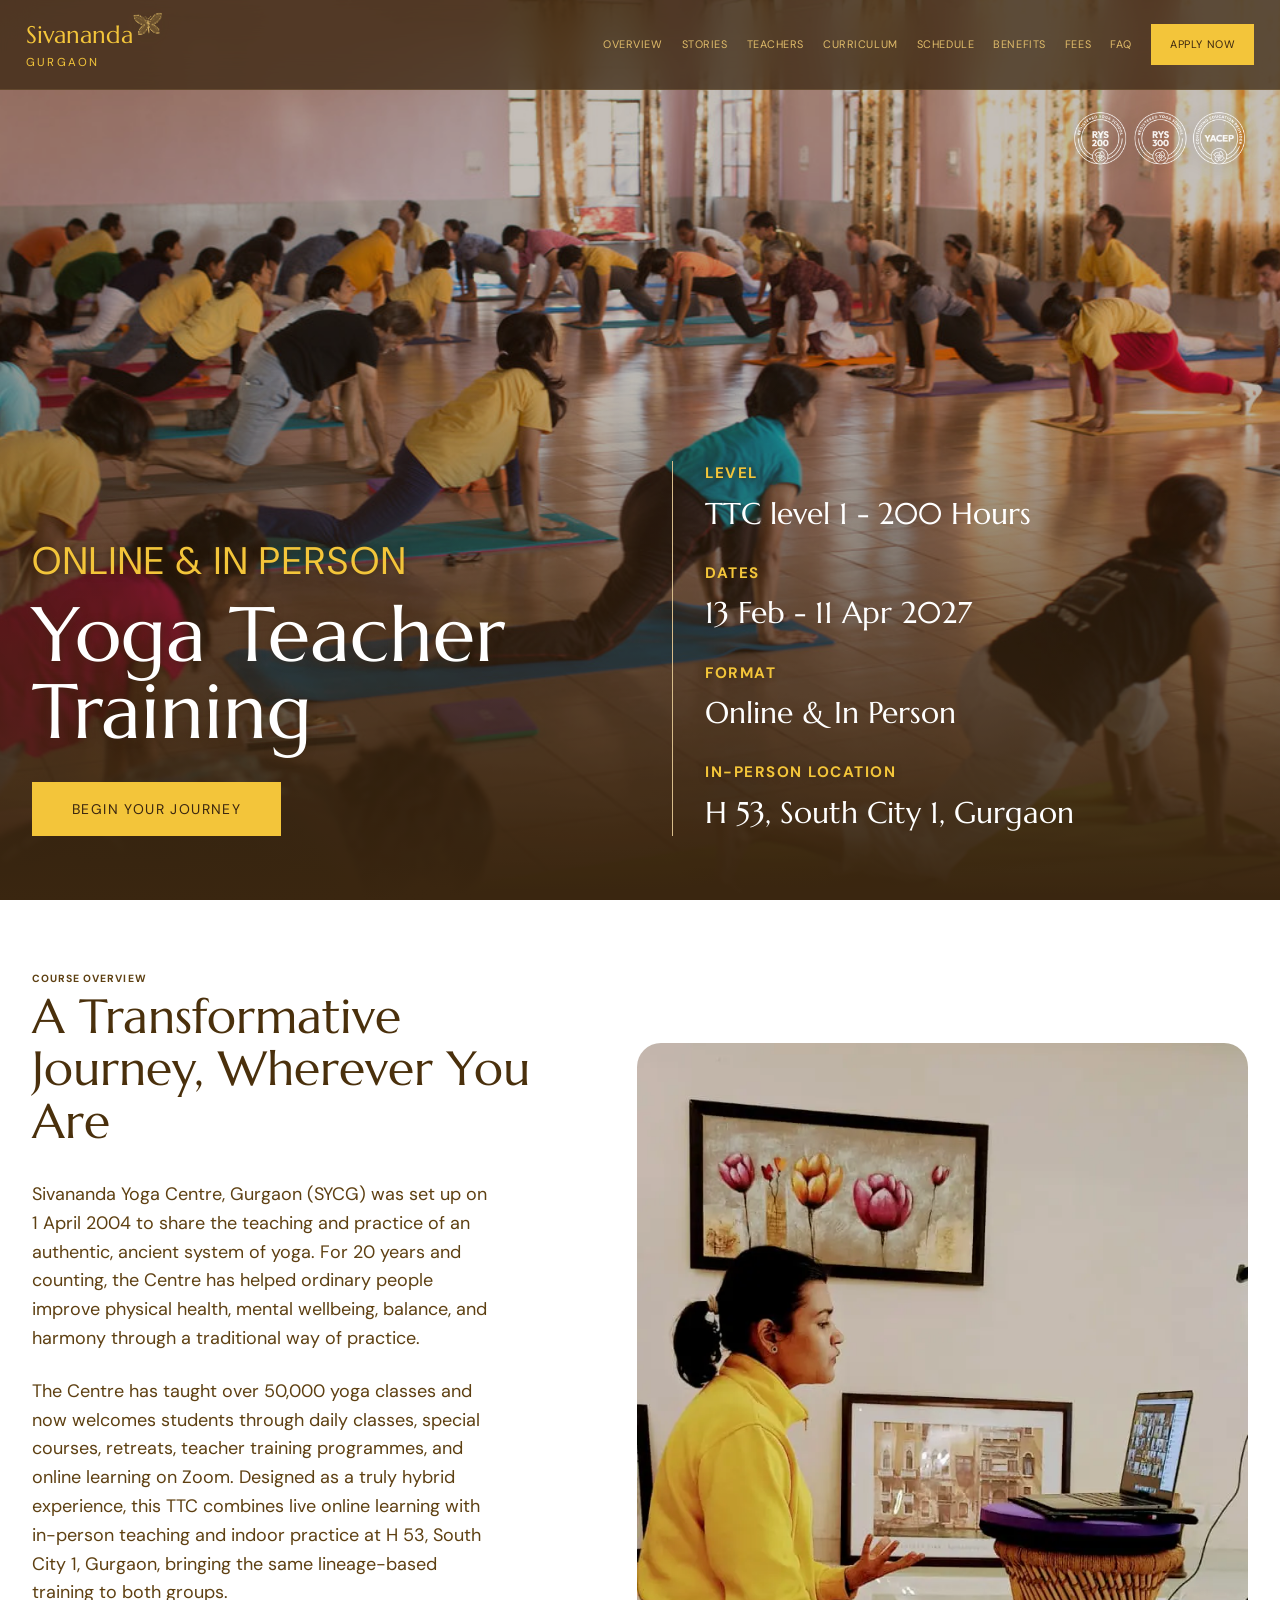
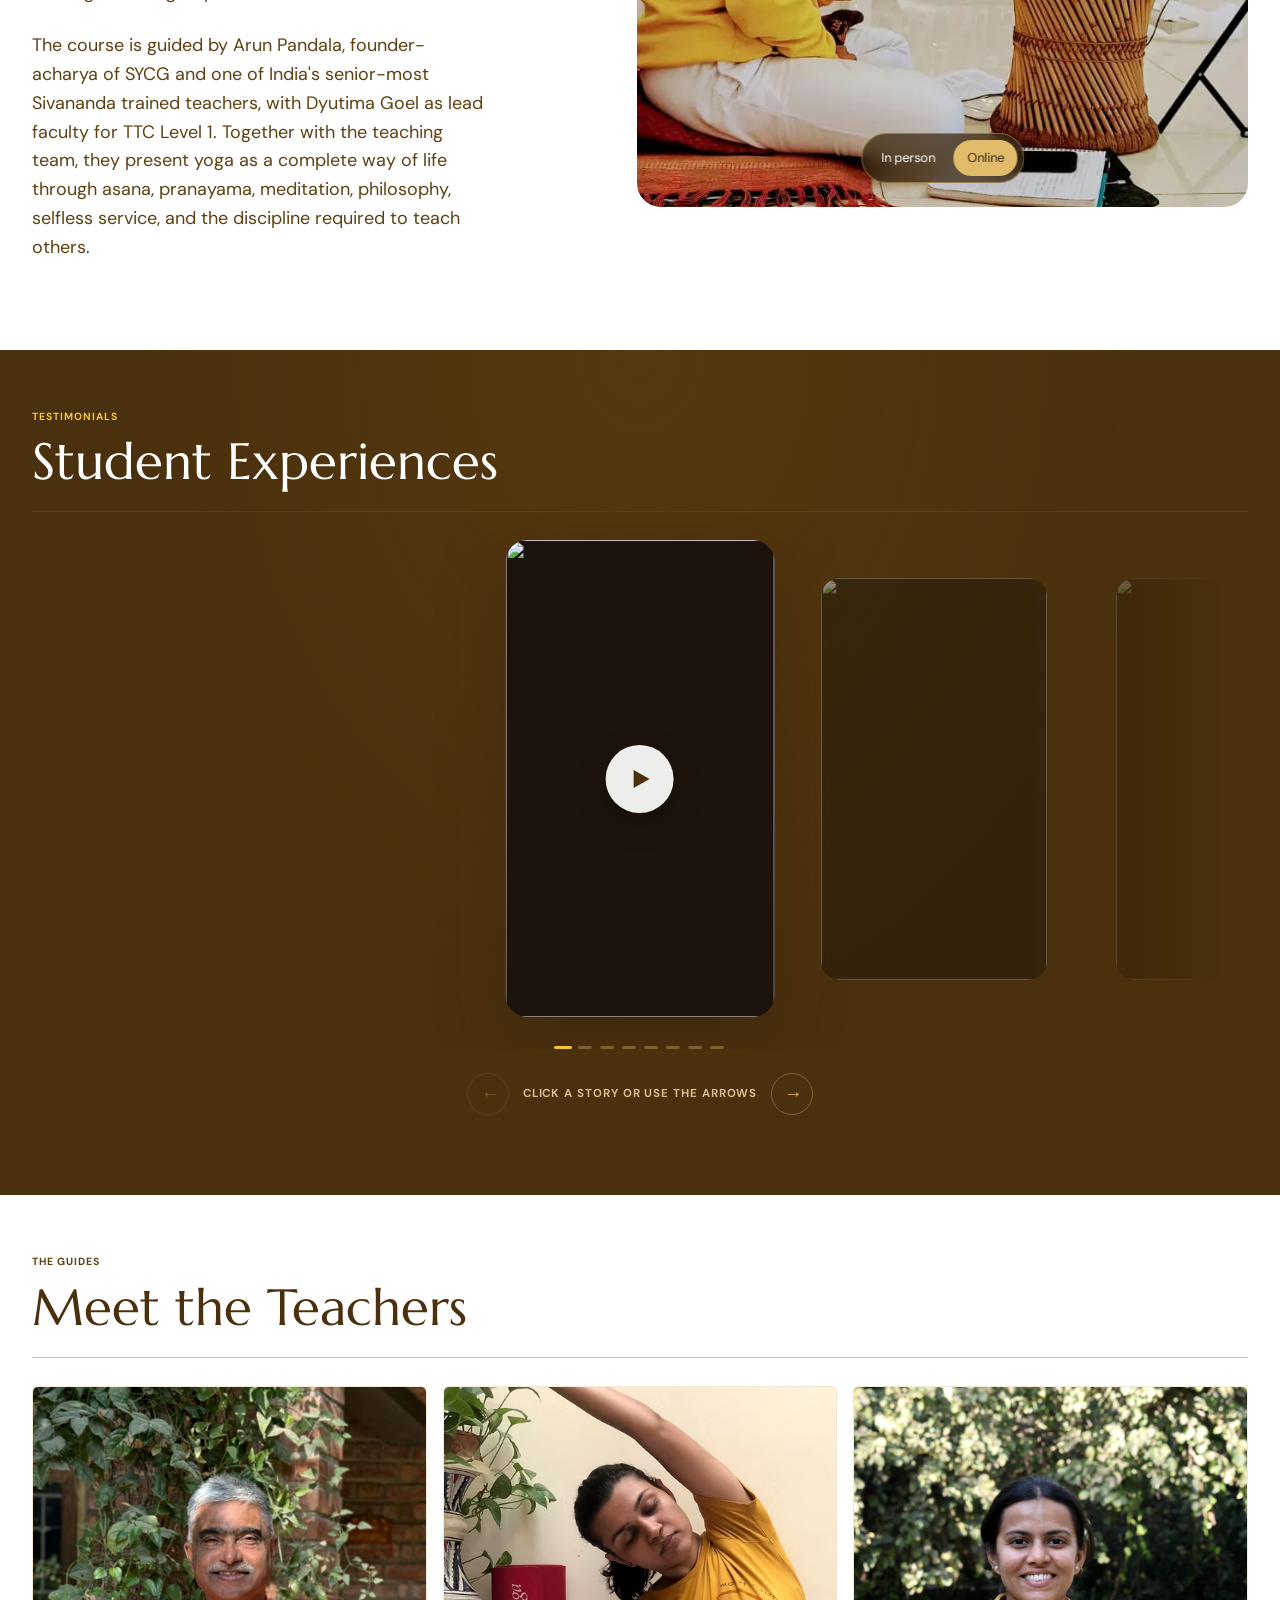
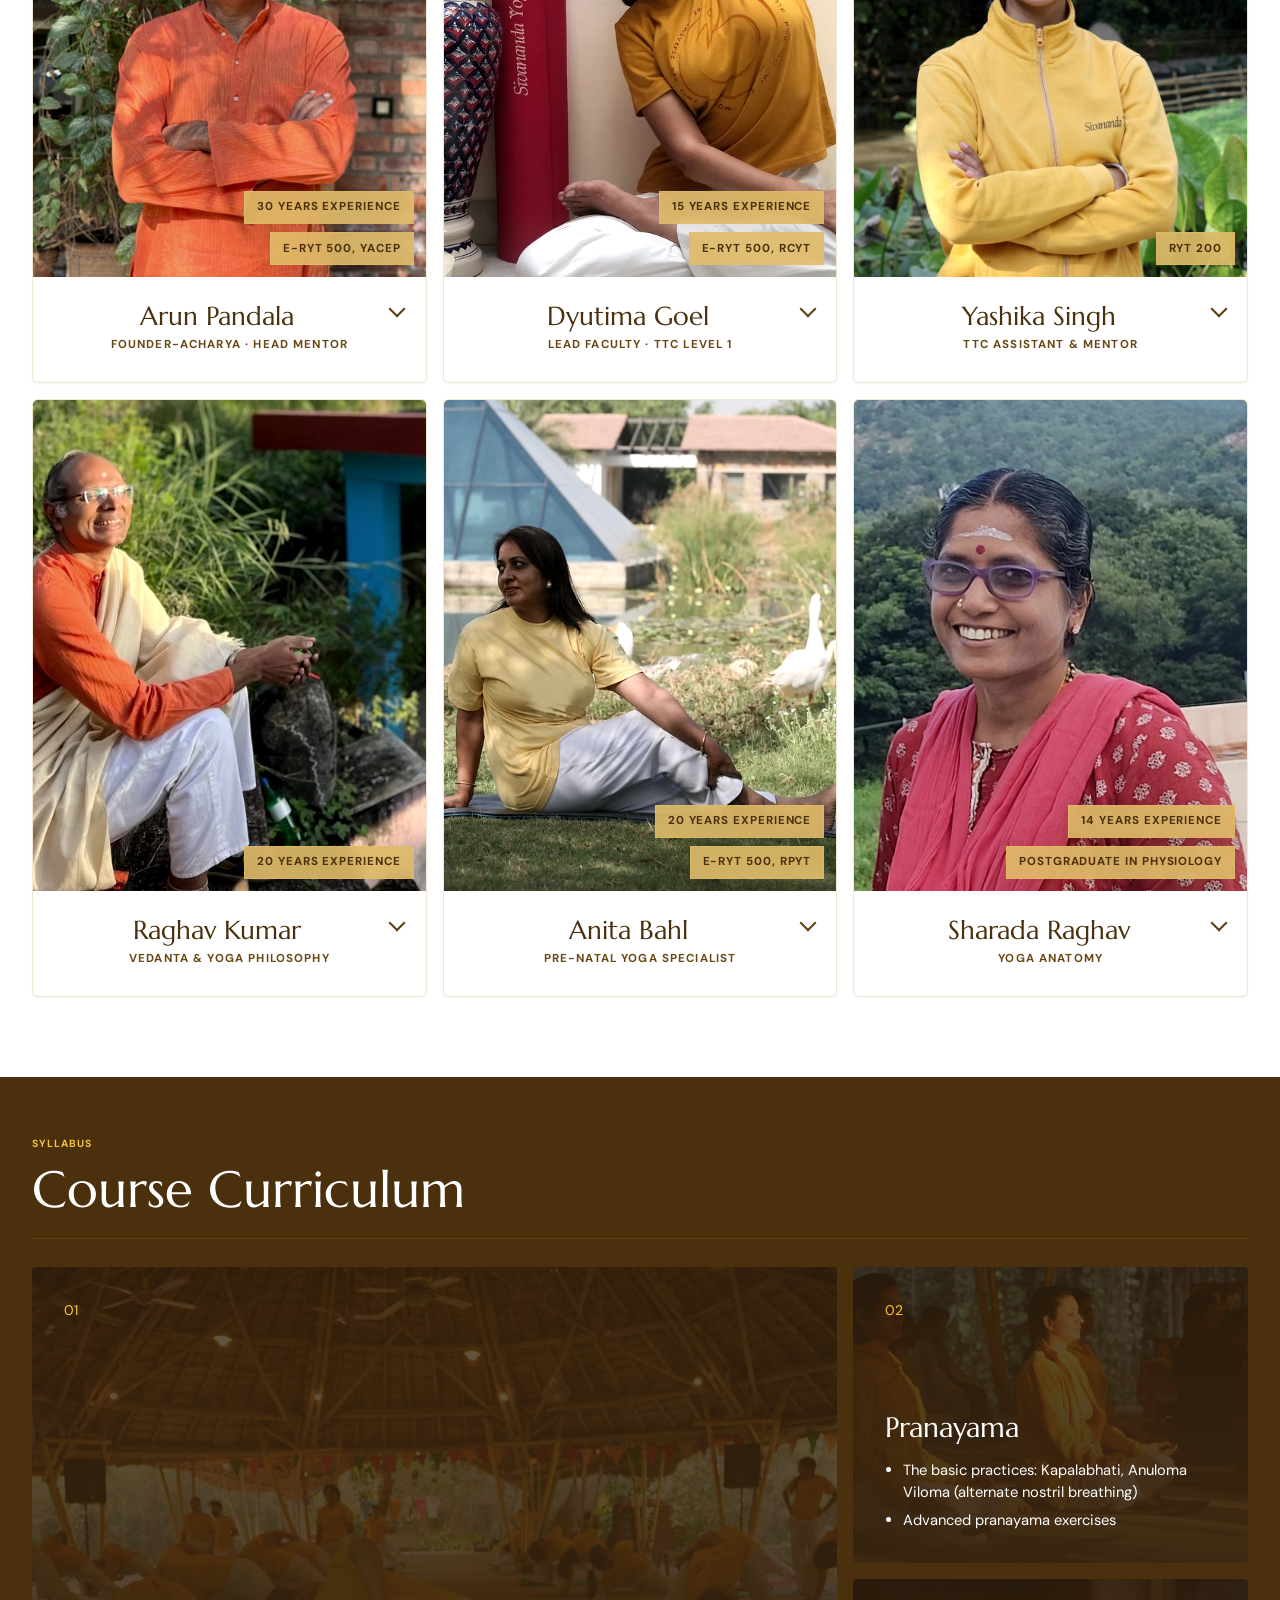
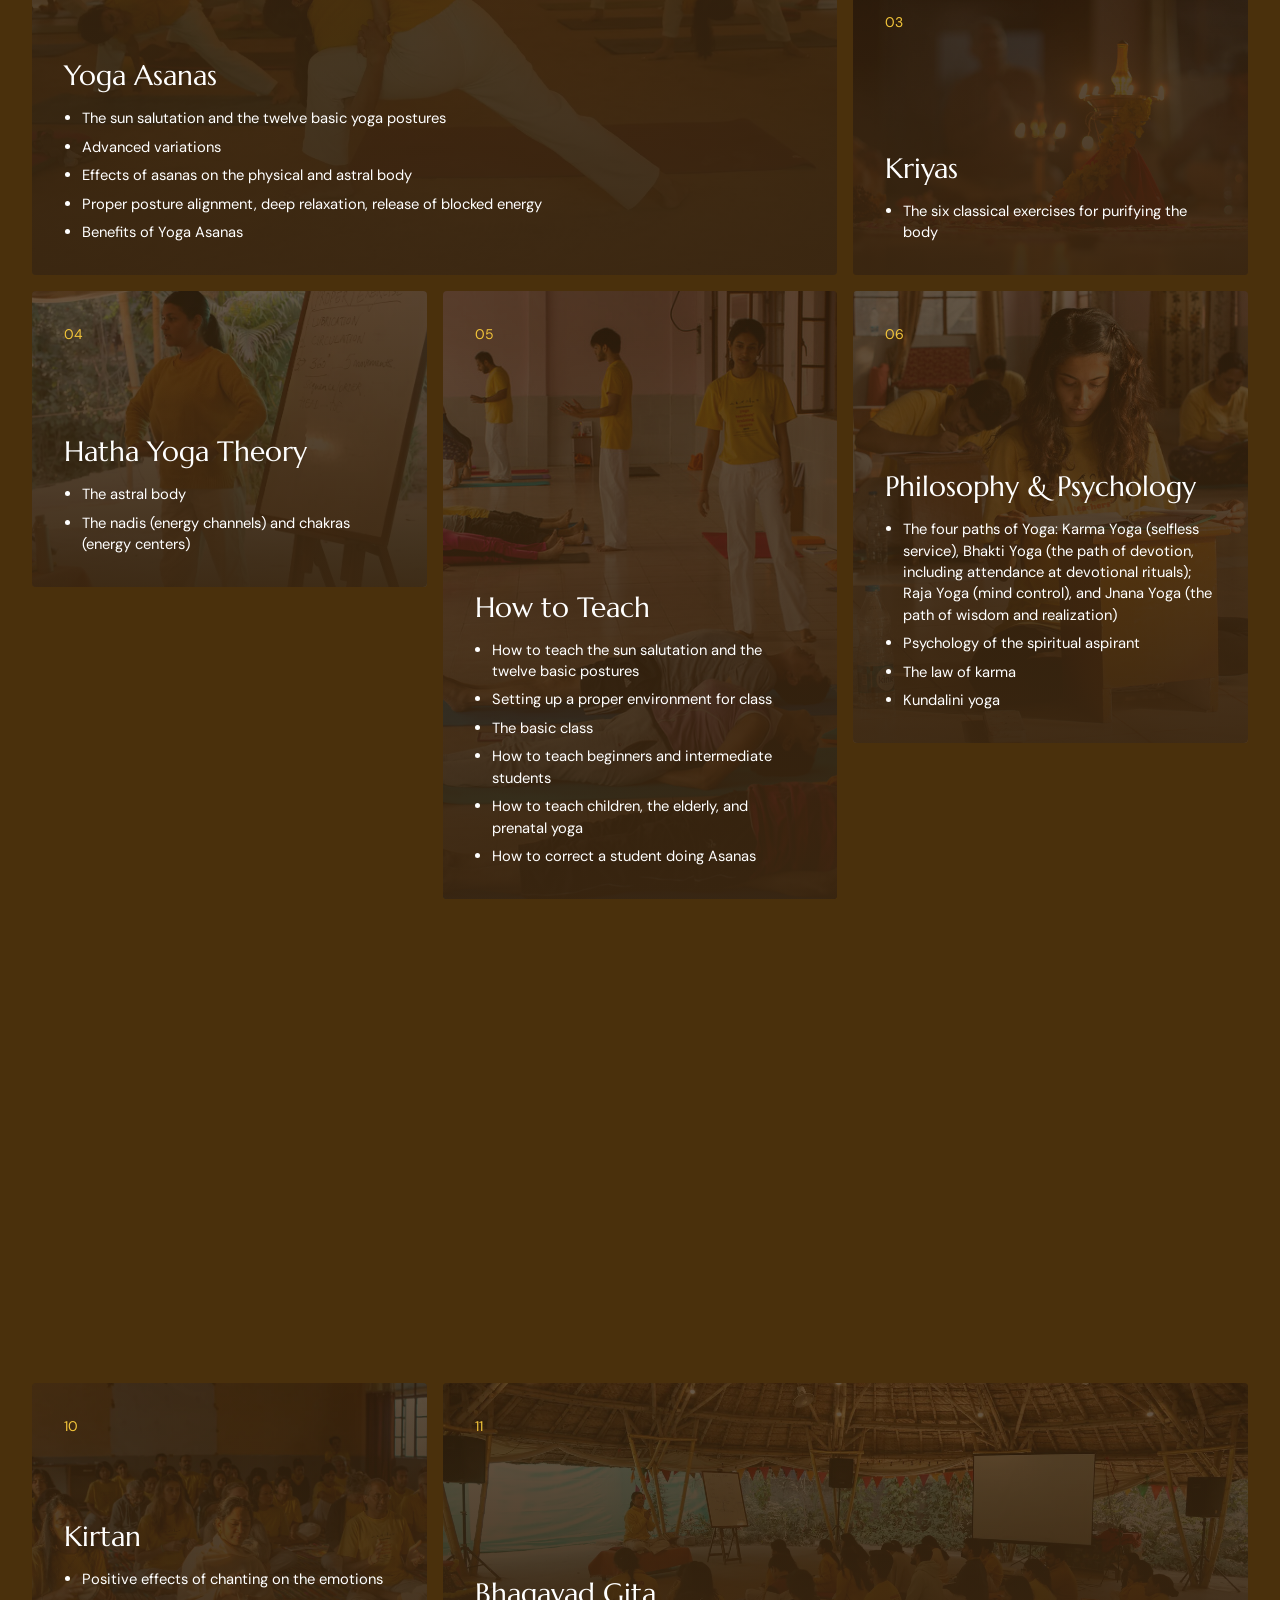
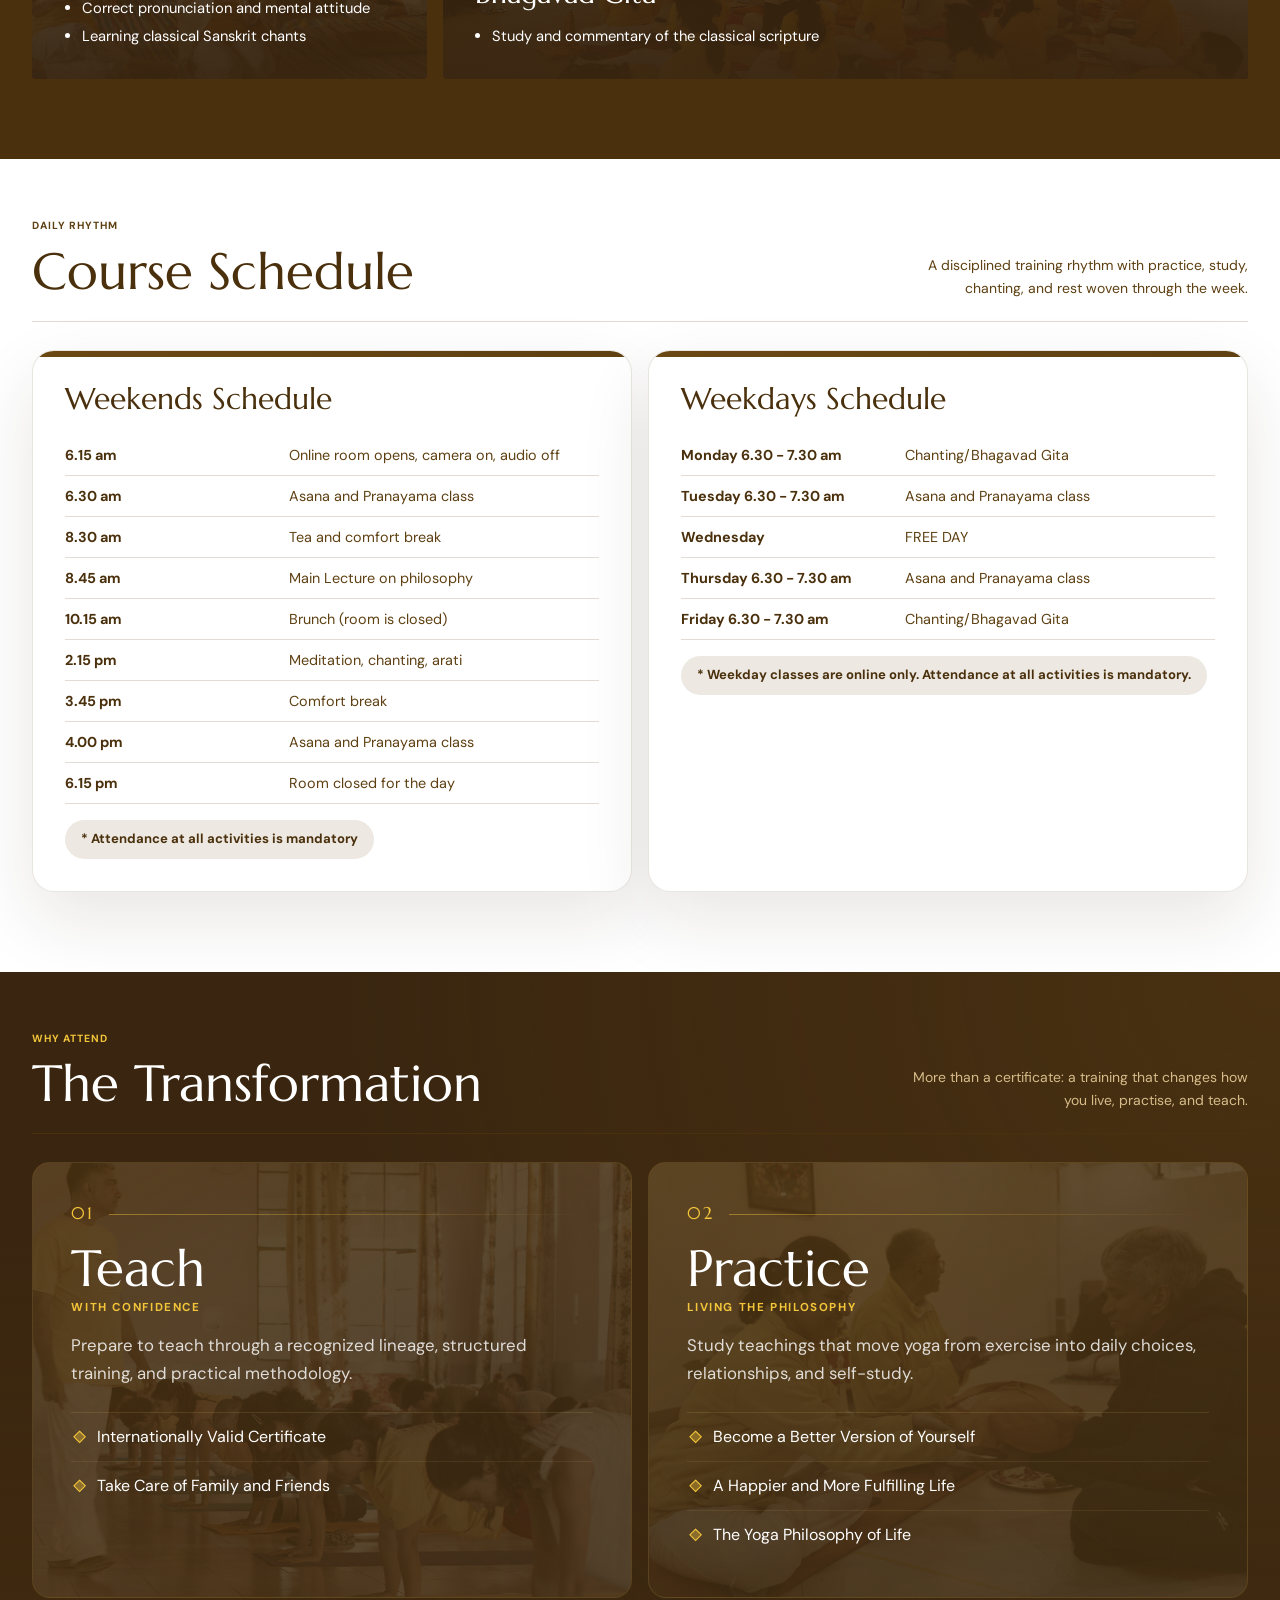
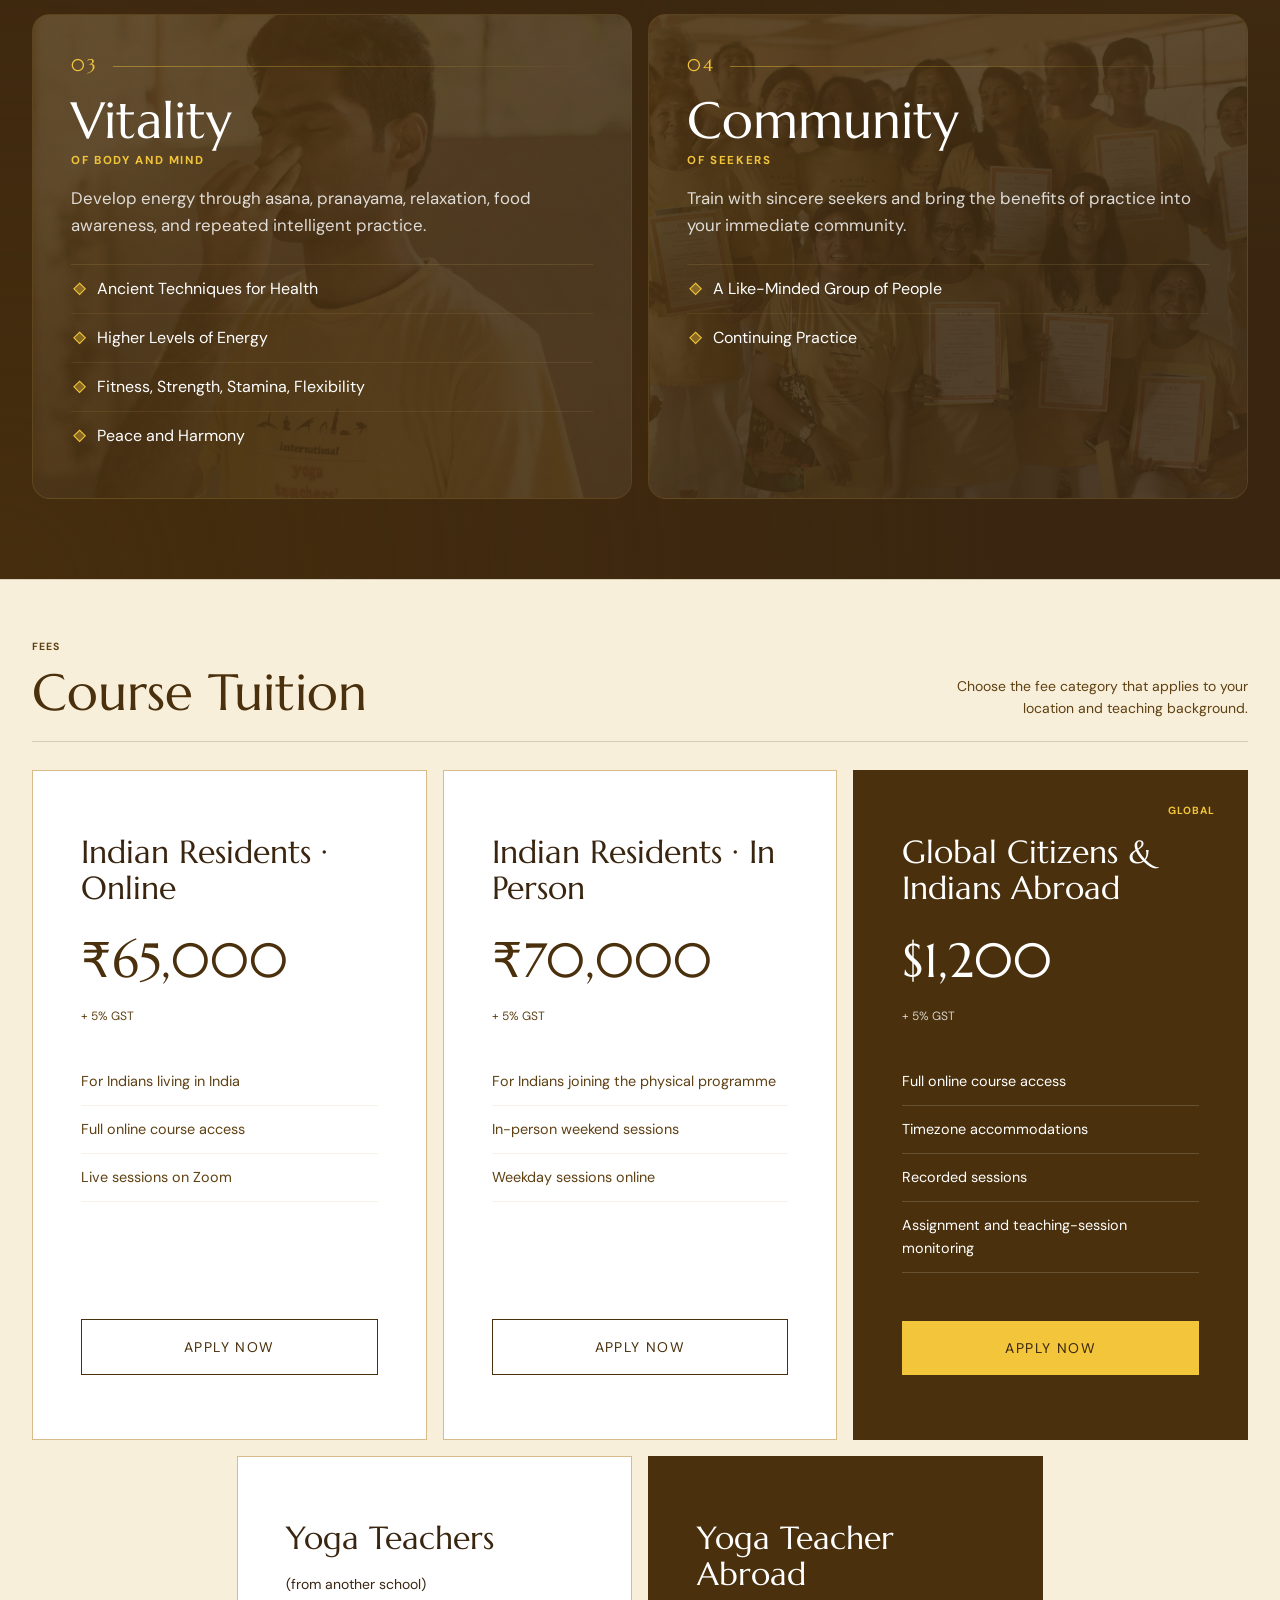
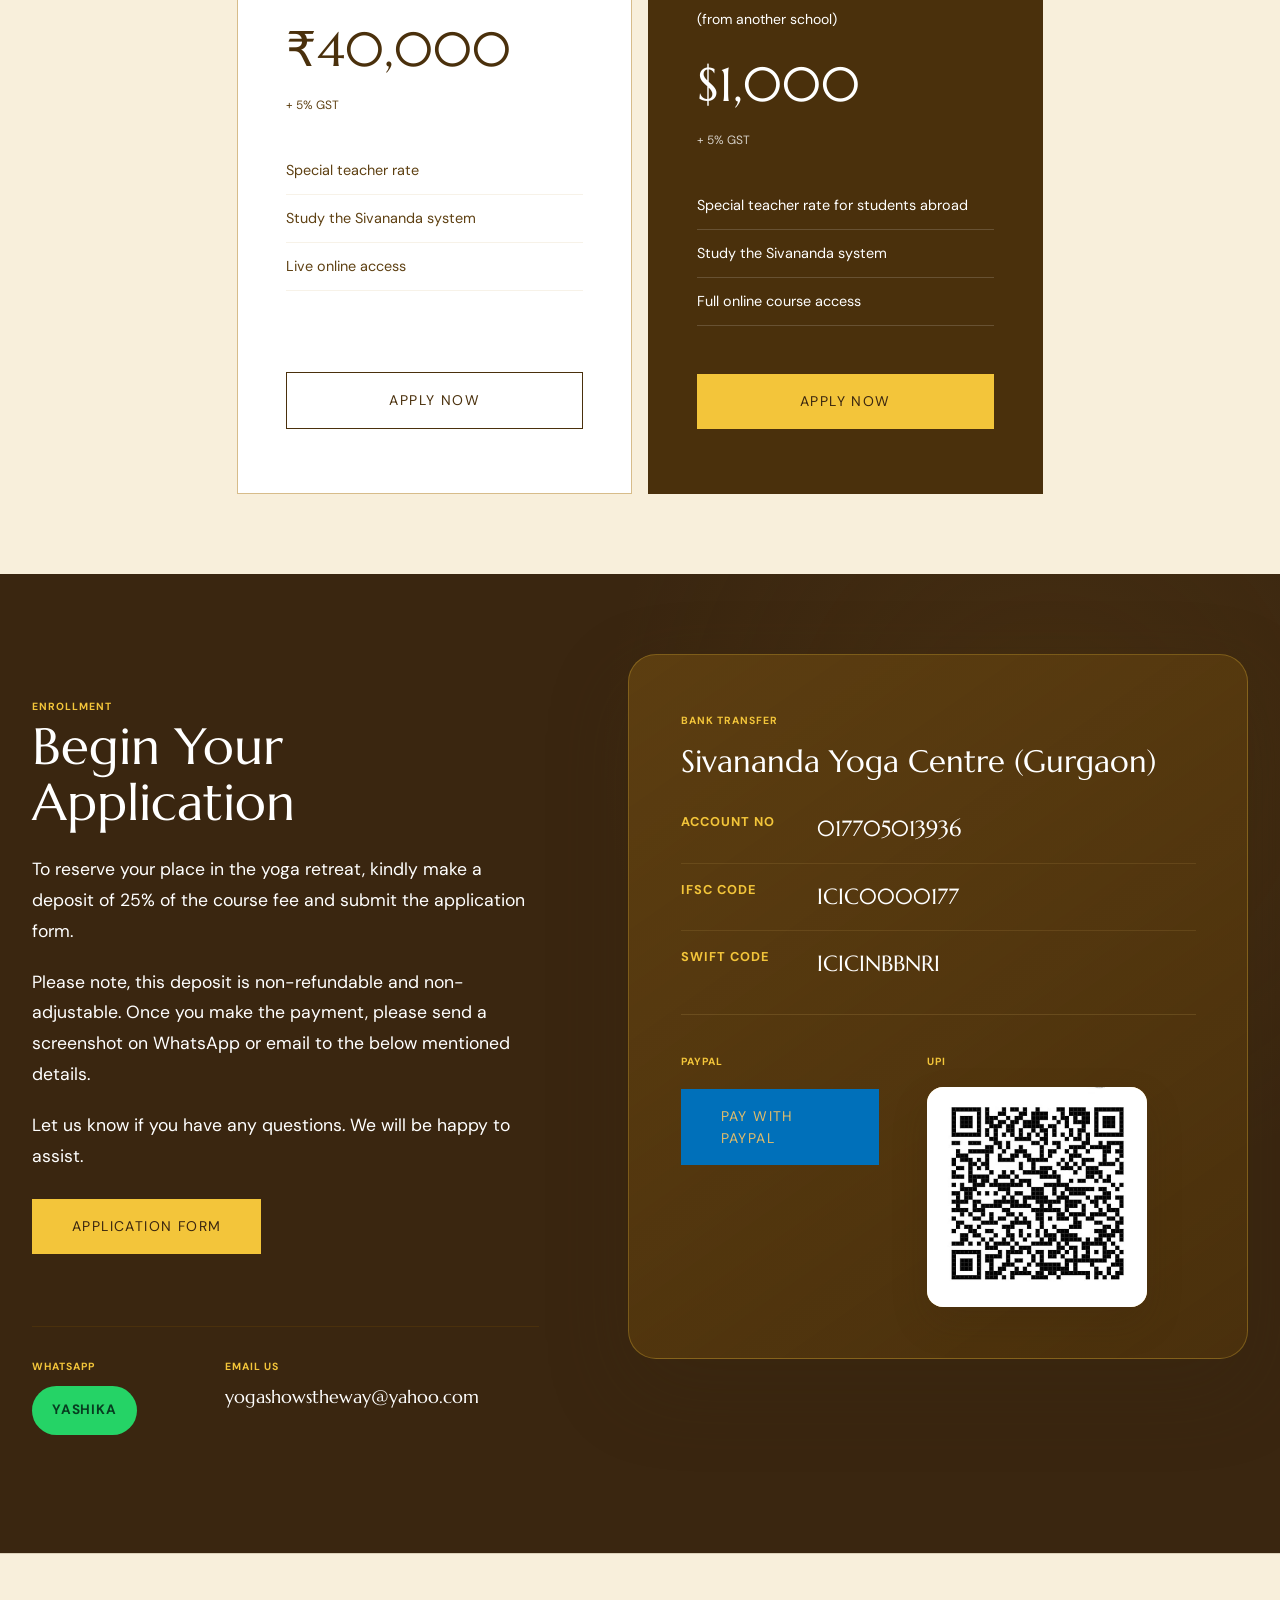
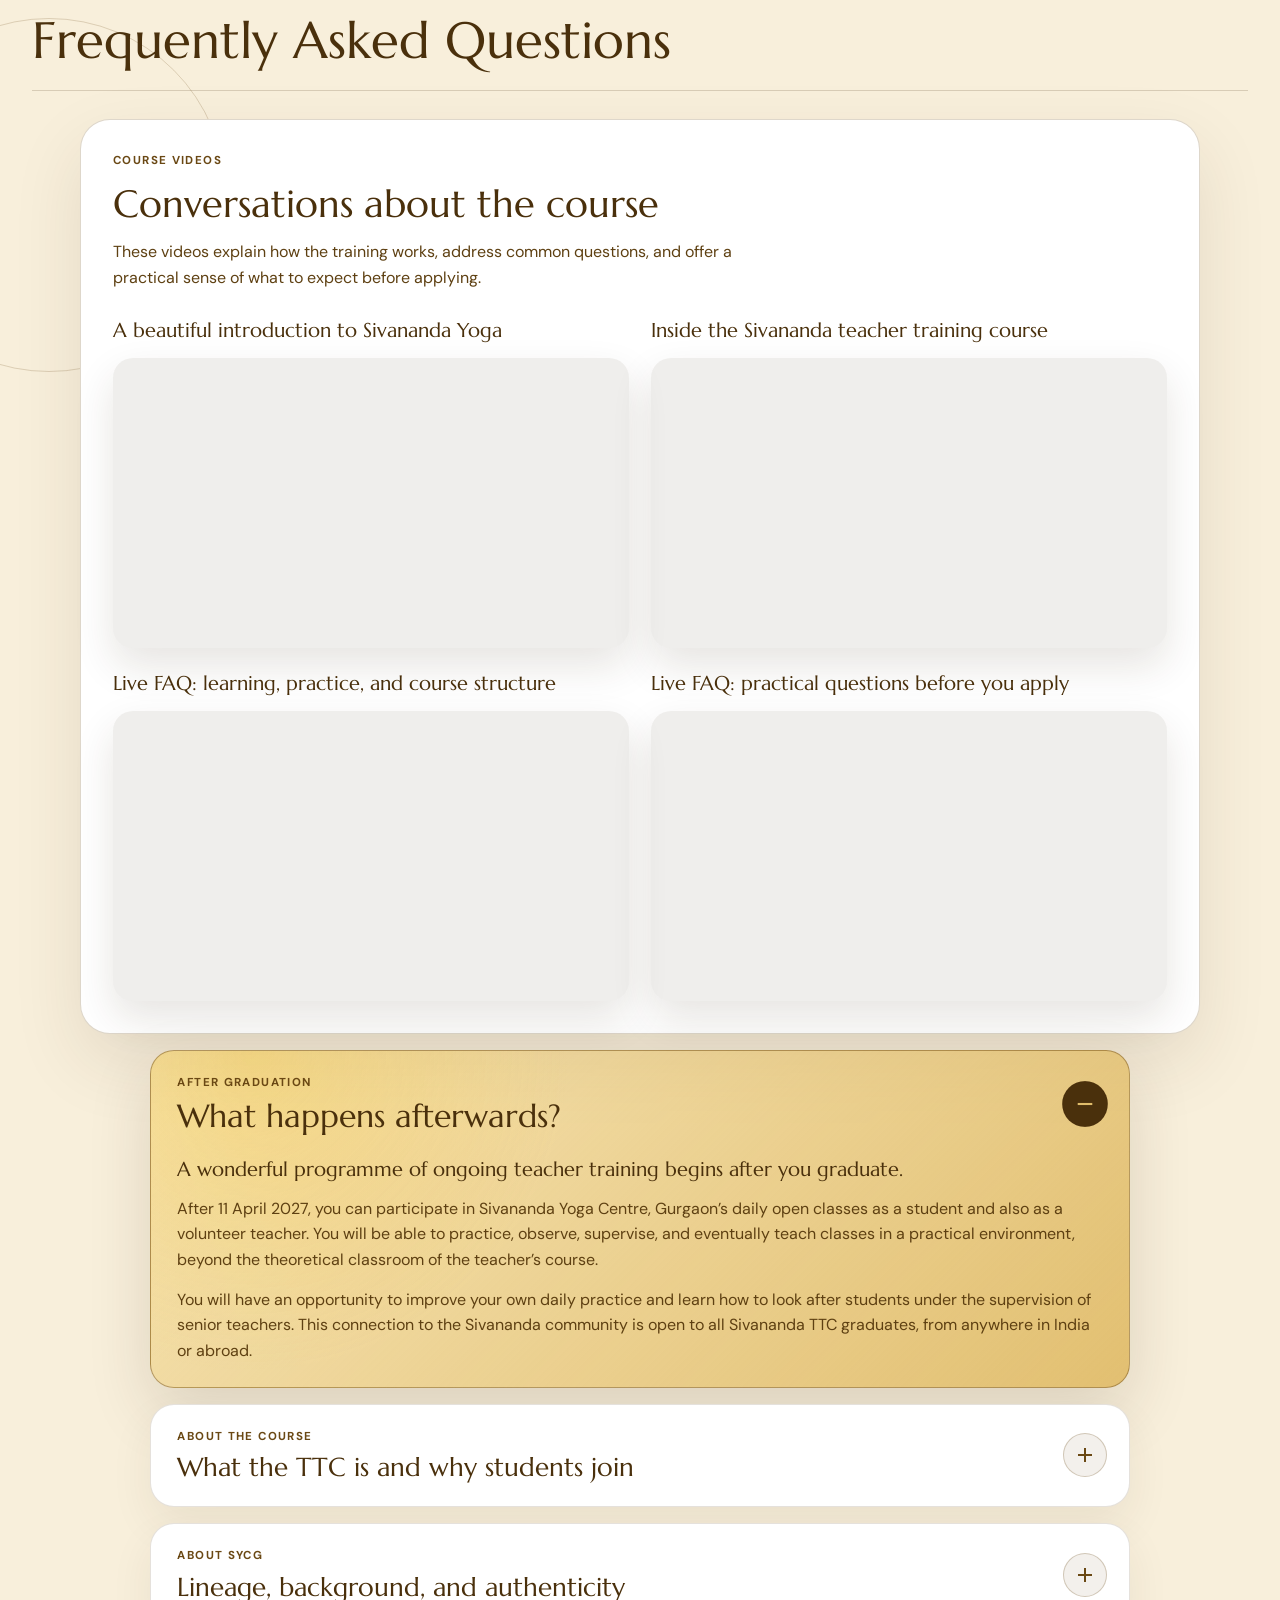
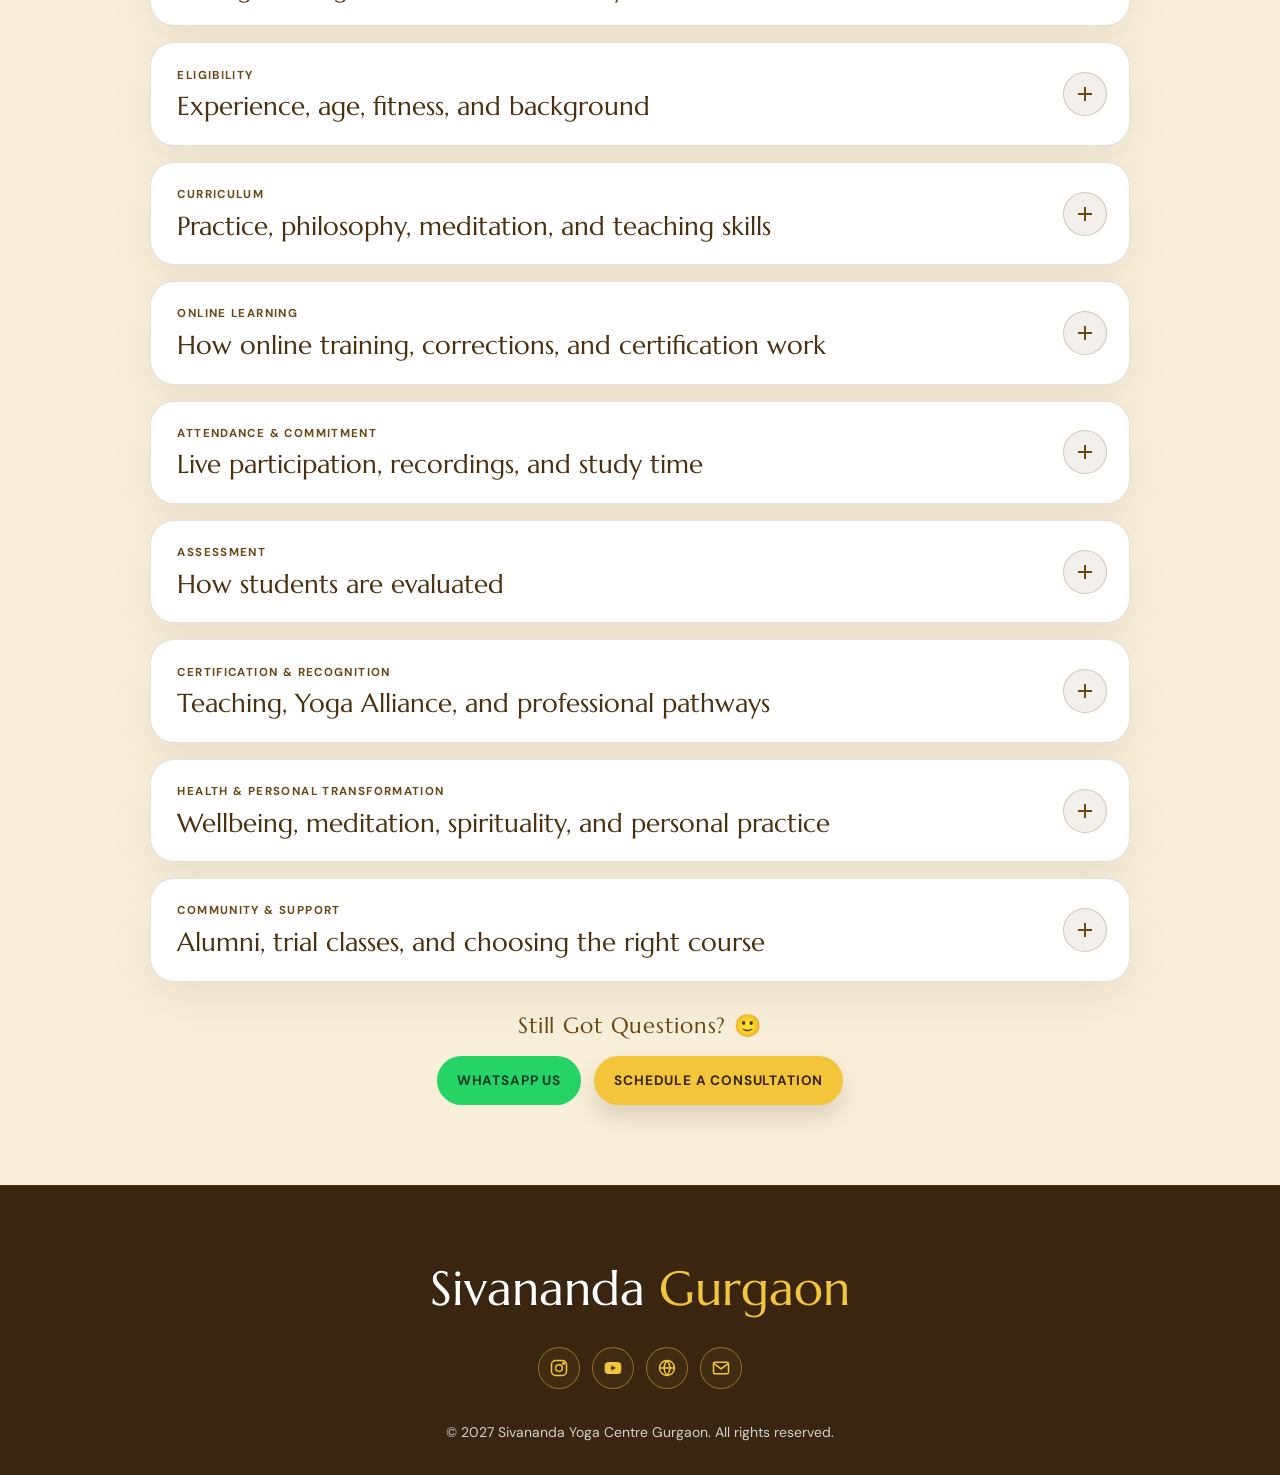
==== commit d2b21c8f: "update og image" ====
--- a/index.html
+++ b/index.html
@@ -16,11 +16,11 @@
       property="og:description"
       content="Online and in-person International Yoga Teacher Training Course Level I by Sivananda Yoga Centre Gurgaon. 13 February to 11 April 2027."
     >
-    <meta property="og:image" content="https://www.sivanandayogattc.com/assets/og-image.jpg">
-    <meta property="og:image:secure_url" content="https://www.sivanandayogattc.com/assets/og-image.jpg">
+    <meta property="og:image" content="https://www.sivanandayogattc.com/assets/header-alt-2.jpg">
+    <meta property="og:image:secure_url" content="https://www.sivanandayogattc.com/assets/header-alt-2.jpg">
     <meta property="og:image:type" content="image/jpeg">
-    <meta property="og:image:width" content="1200">
-    <meta property="og:image:height" content="630">
+    <meta property="og:image:width" content="1024">
+    <meta property="og:image:height" content="683">
     <meta property="og:image:alt" content="Sivananda students meditating in morning light">
     <link rel="preconnect" href="https://fonts.googleapis.com">
     <link rel="preconnect" href="https://fonts.gstatic.com" crossorigin>
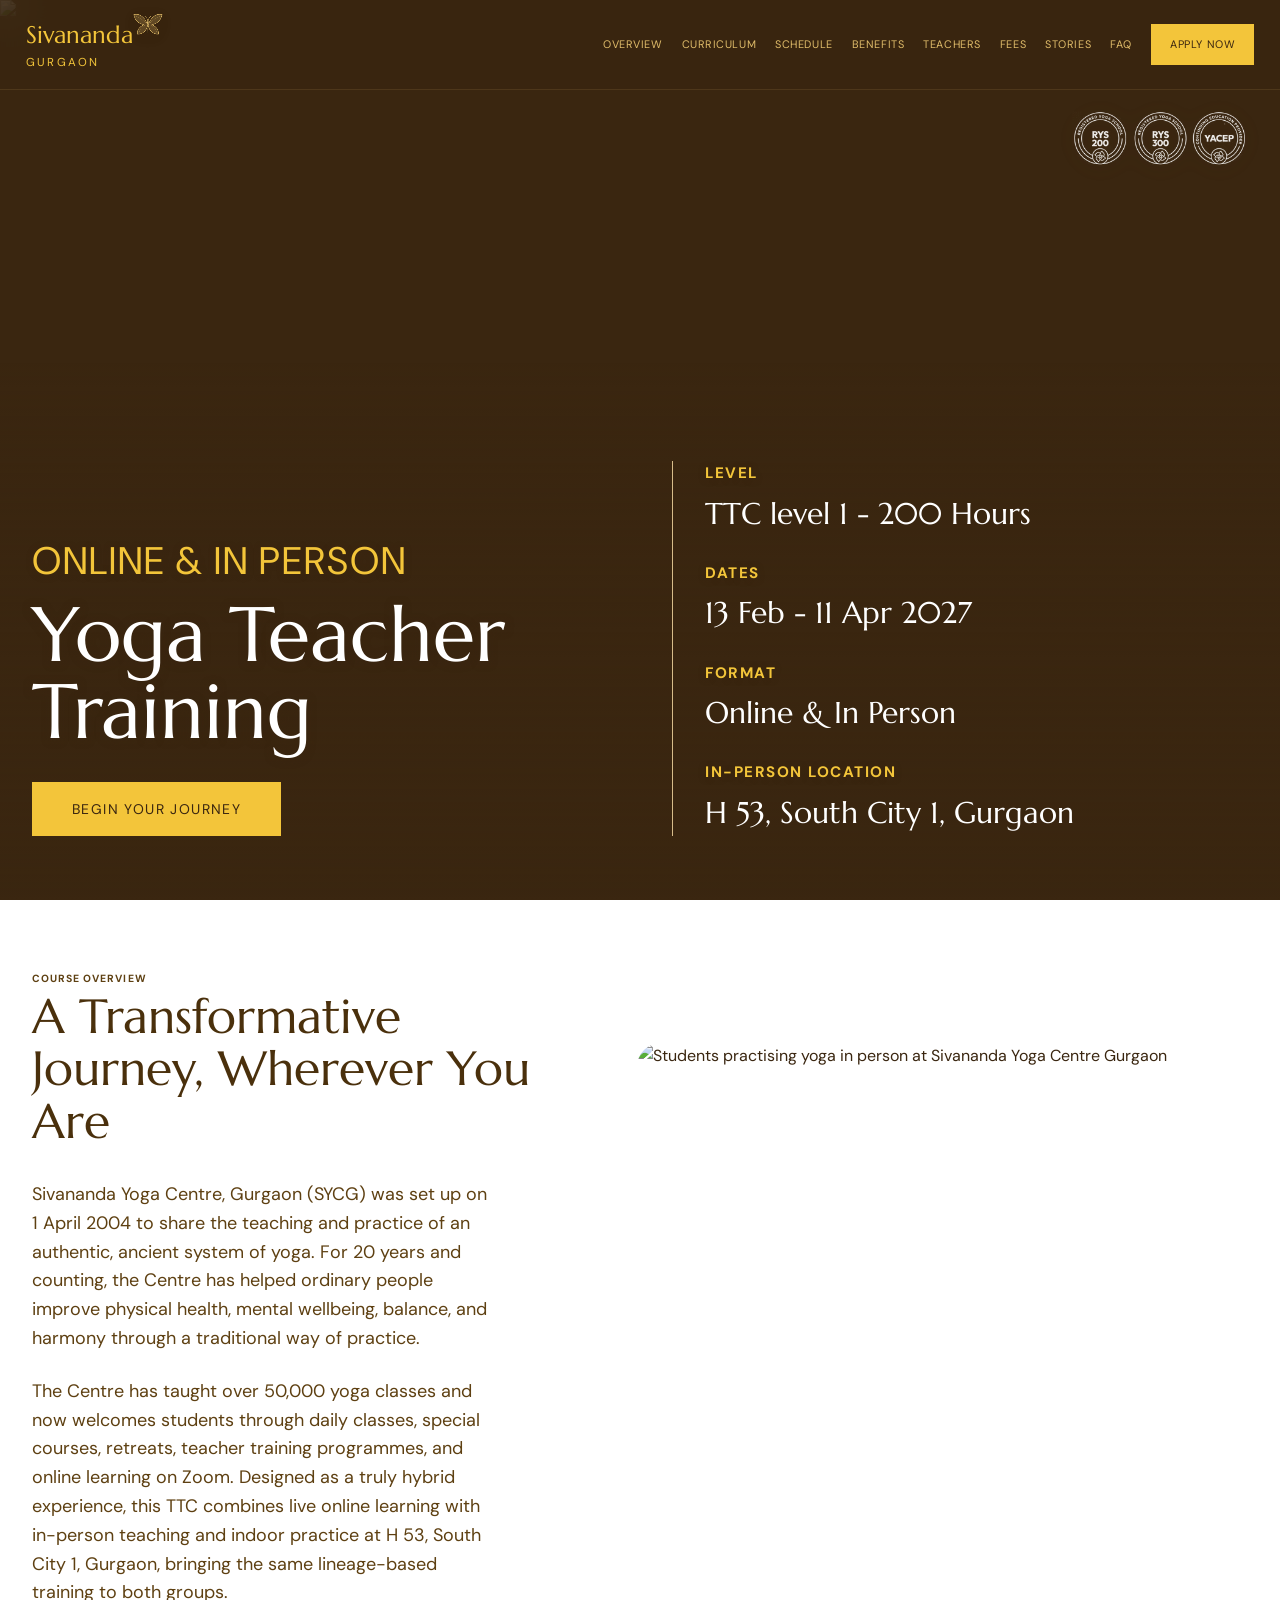
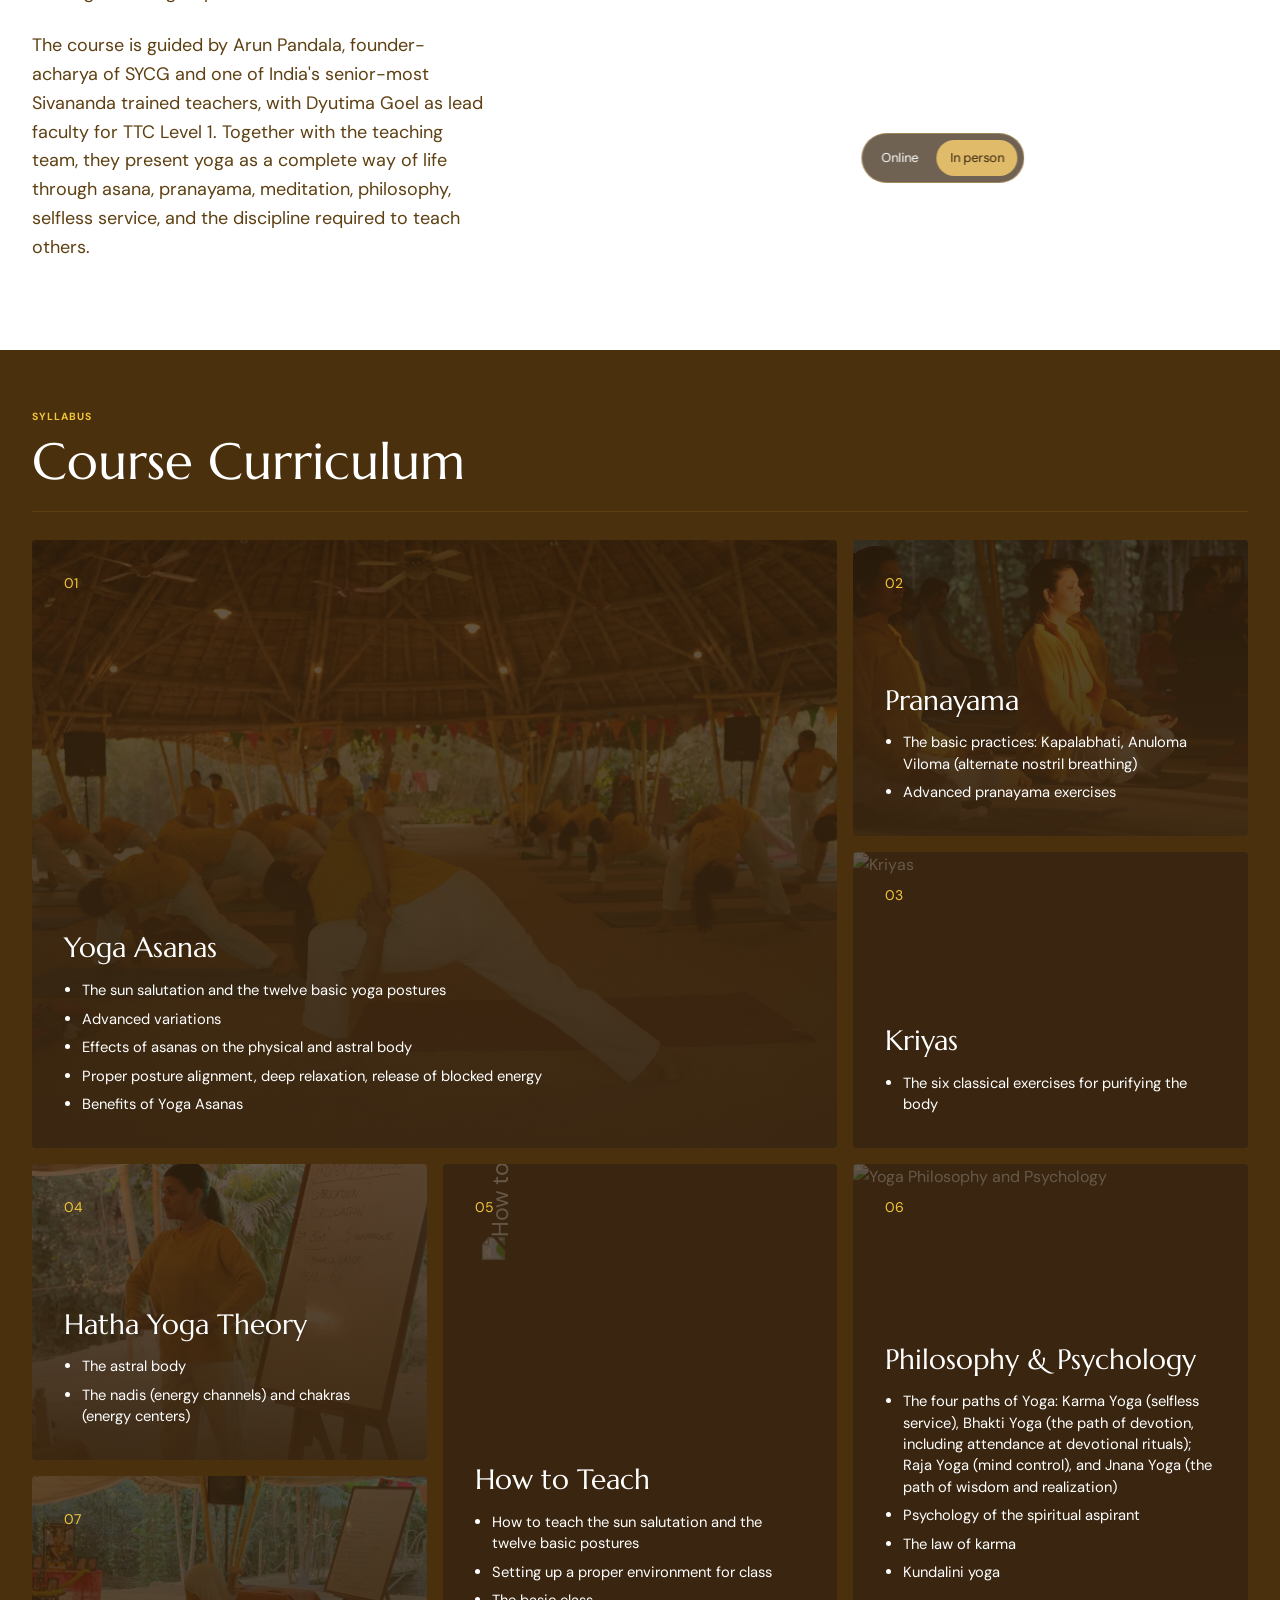
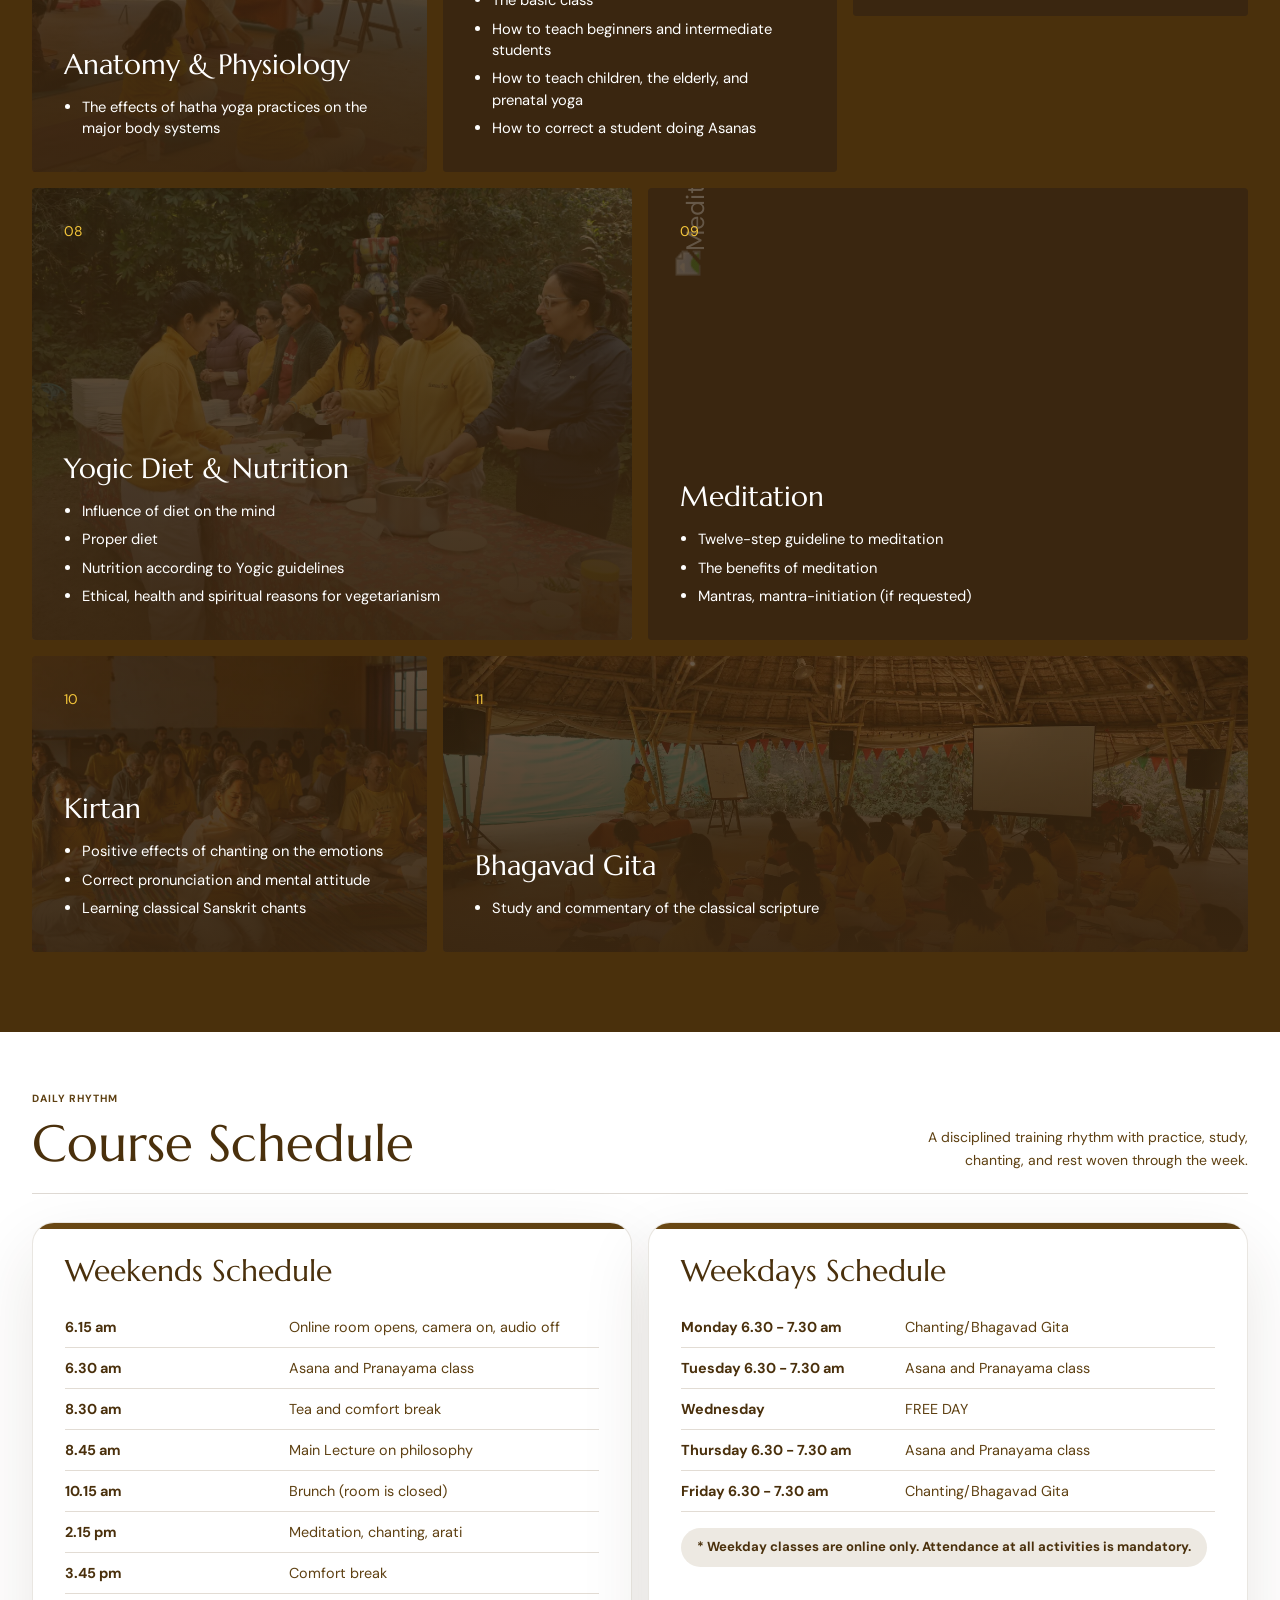
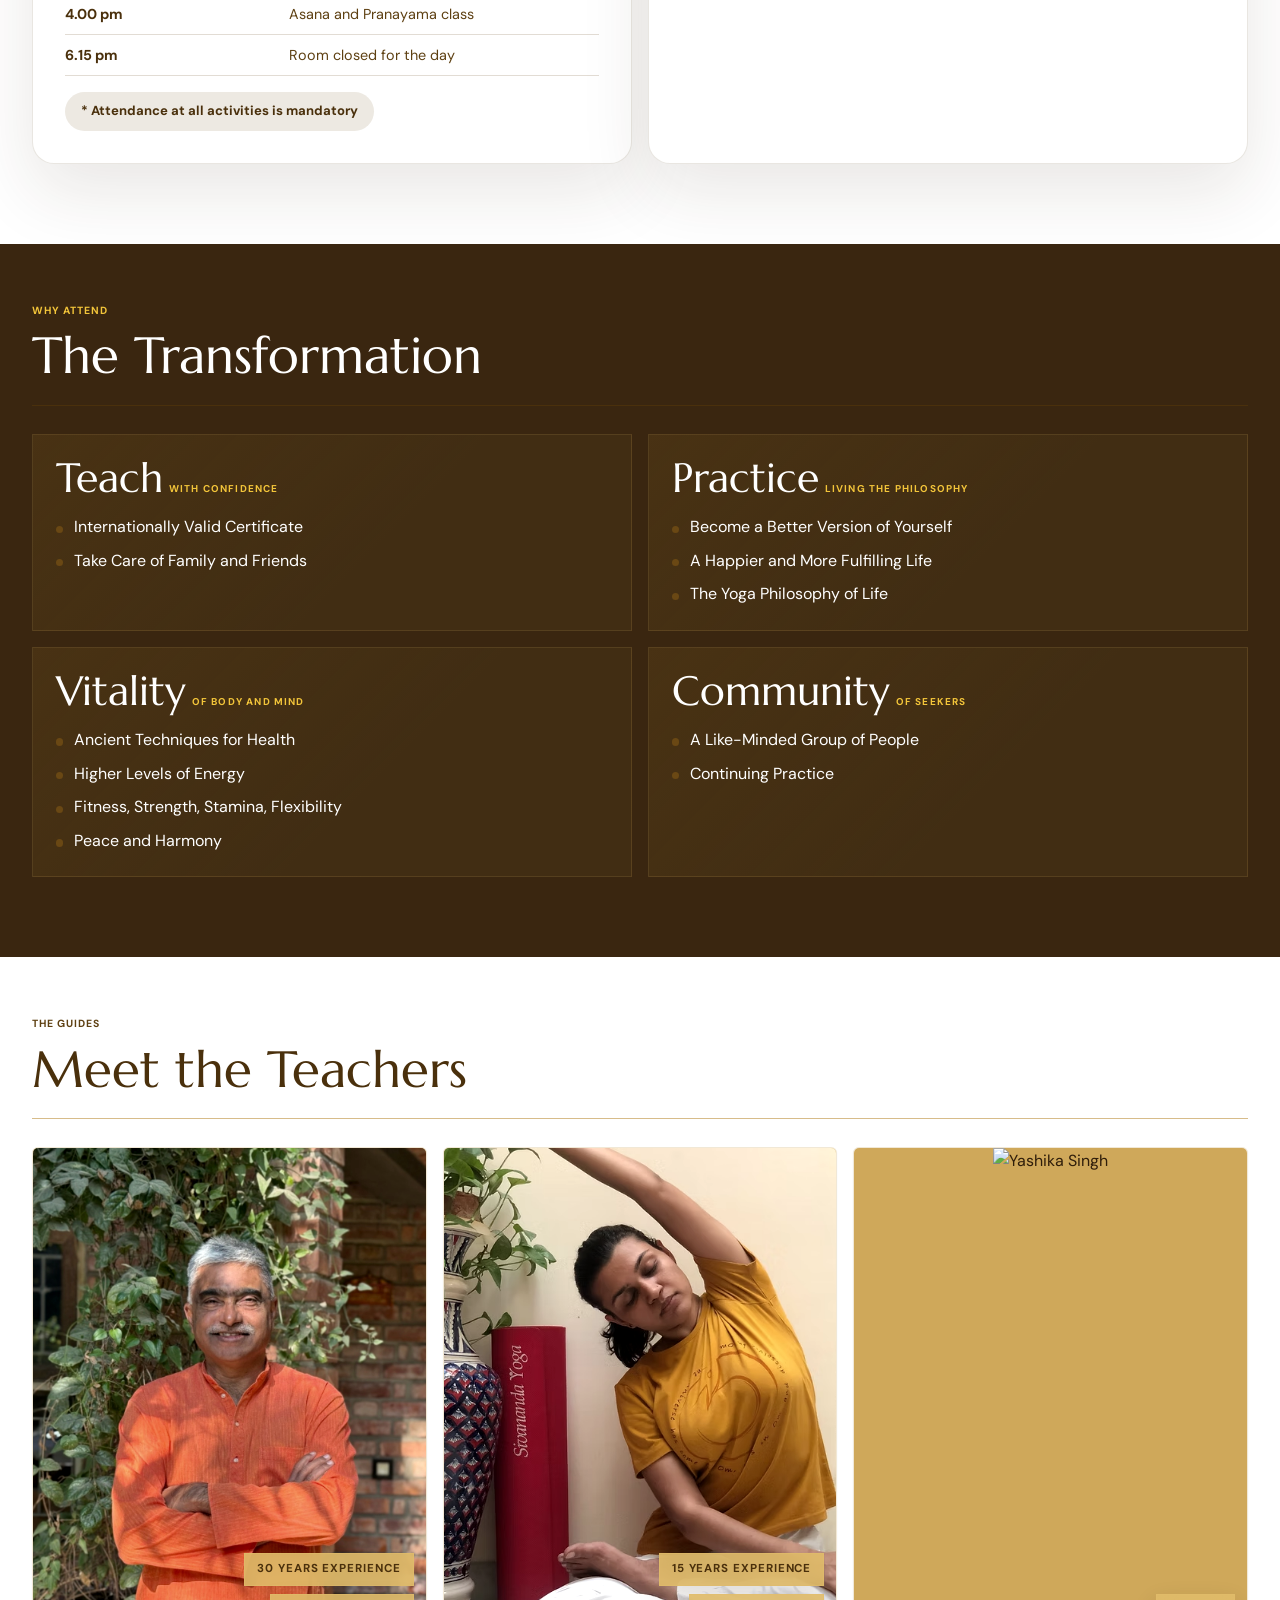
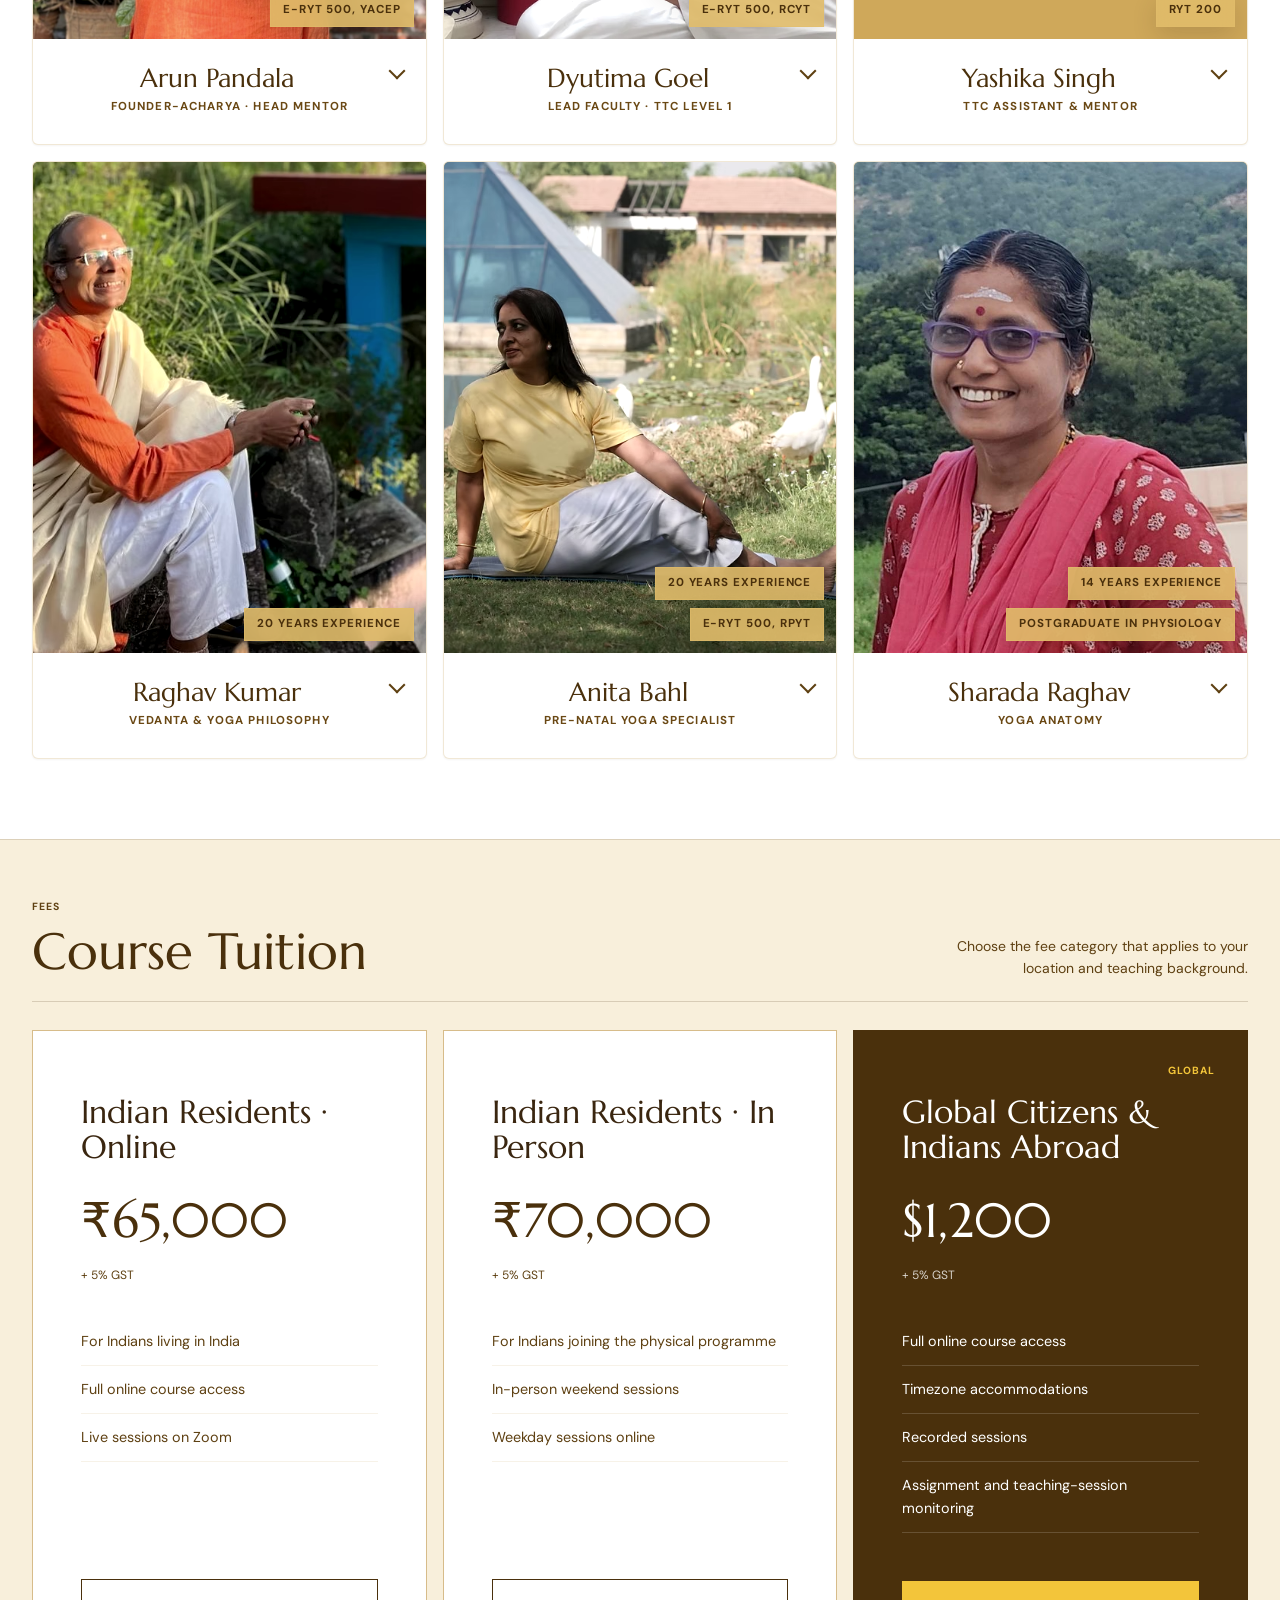
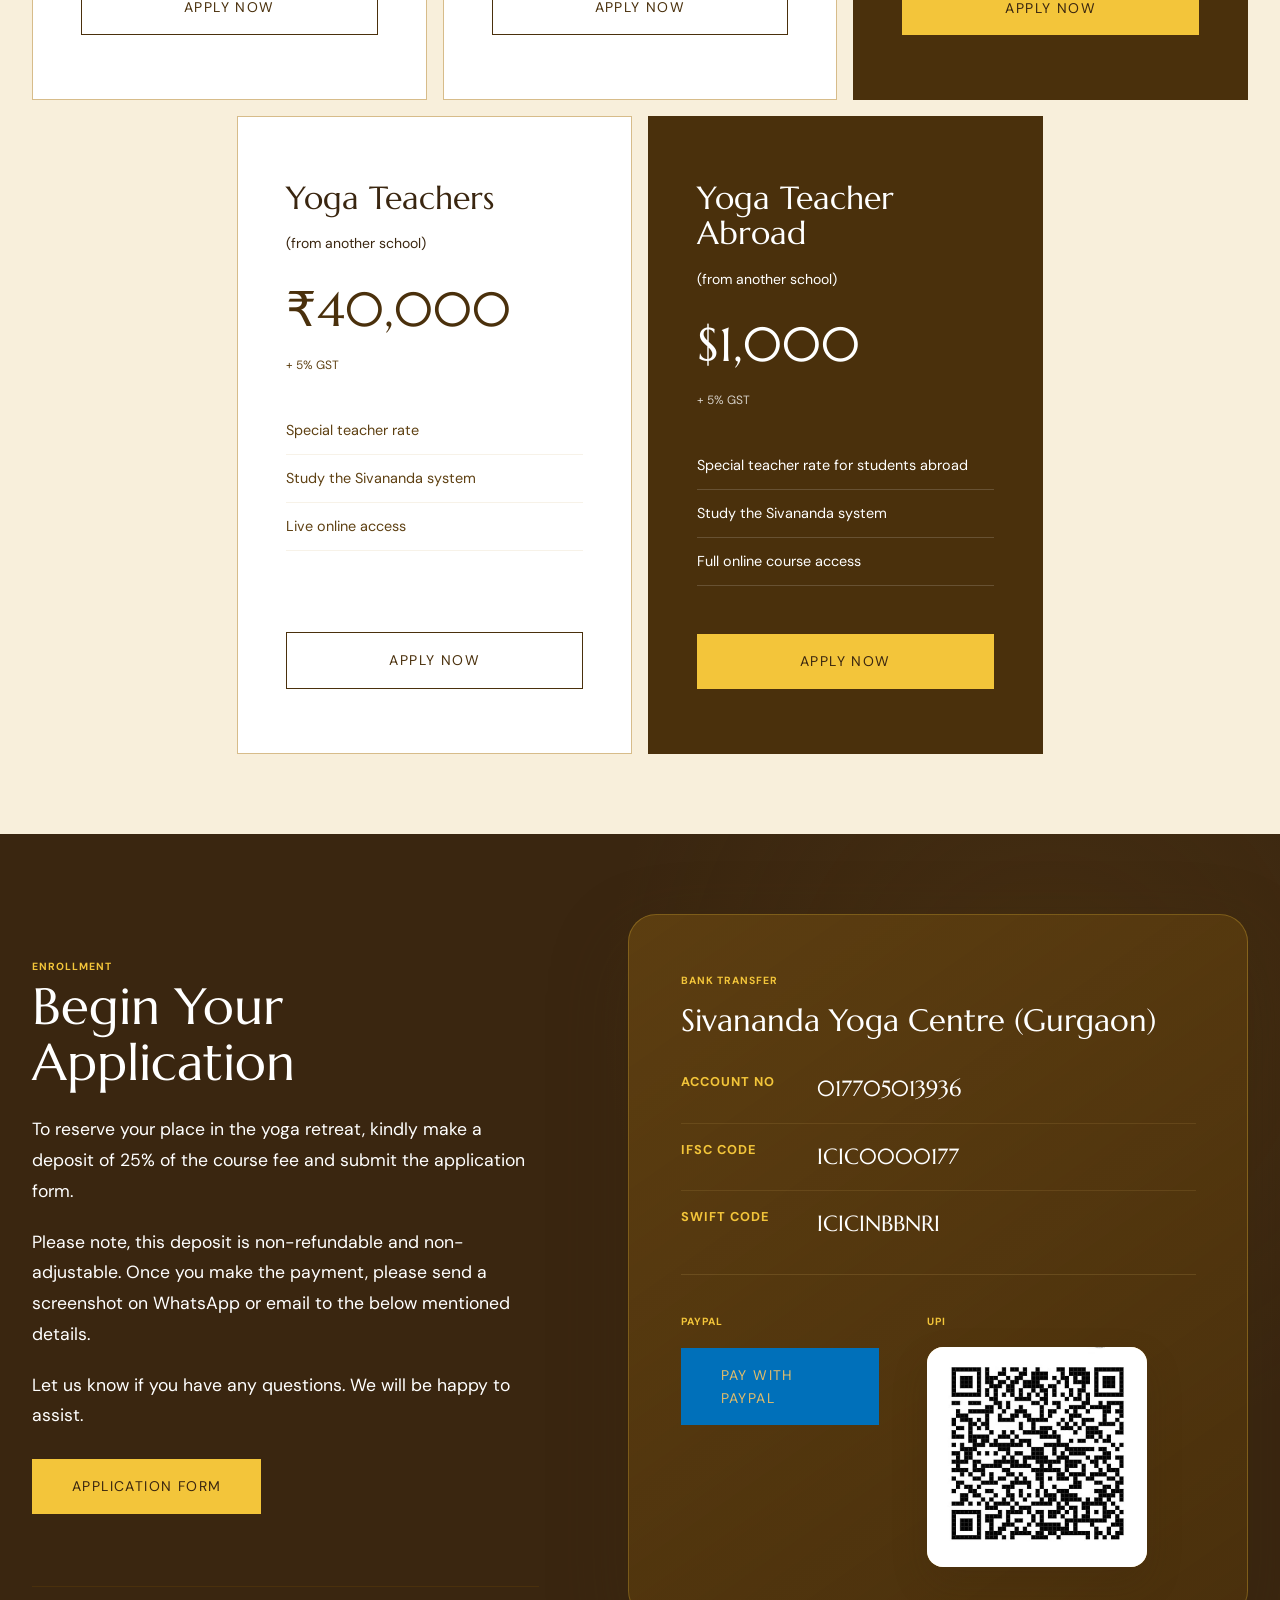
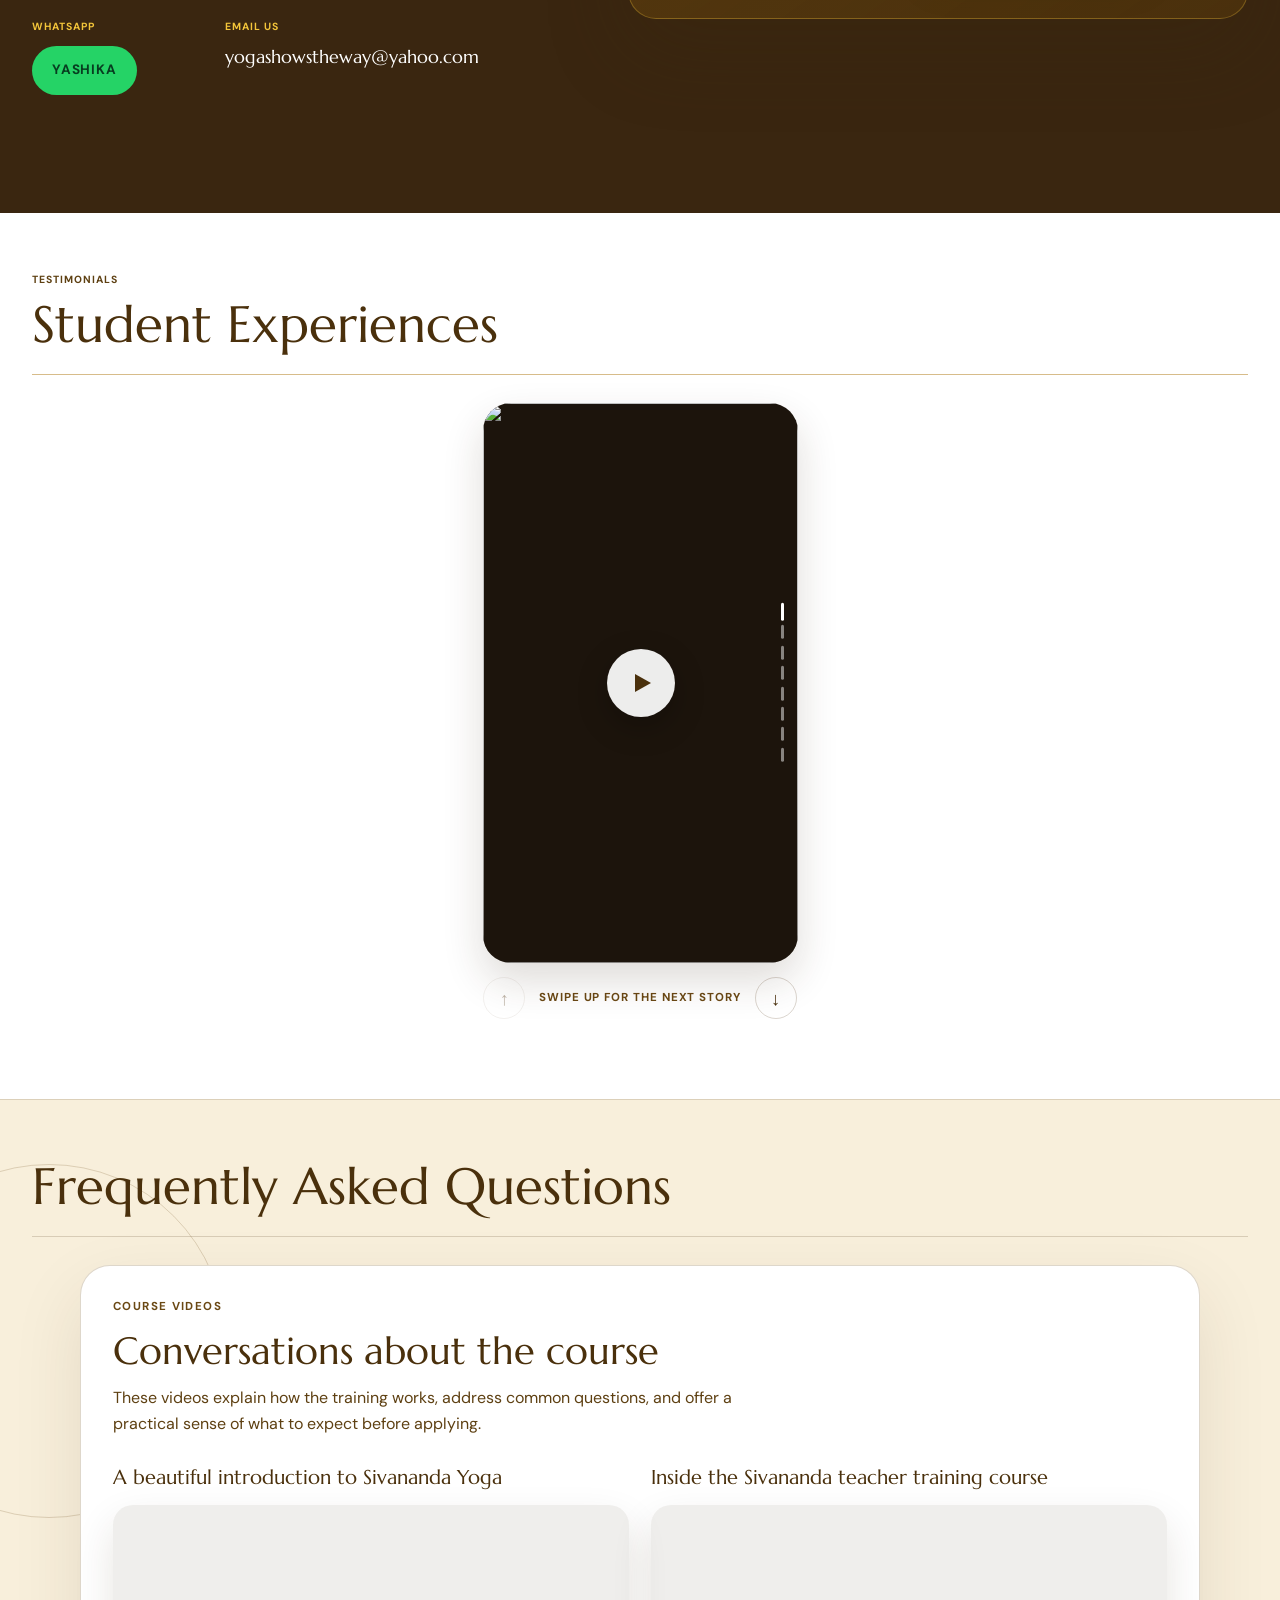
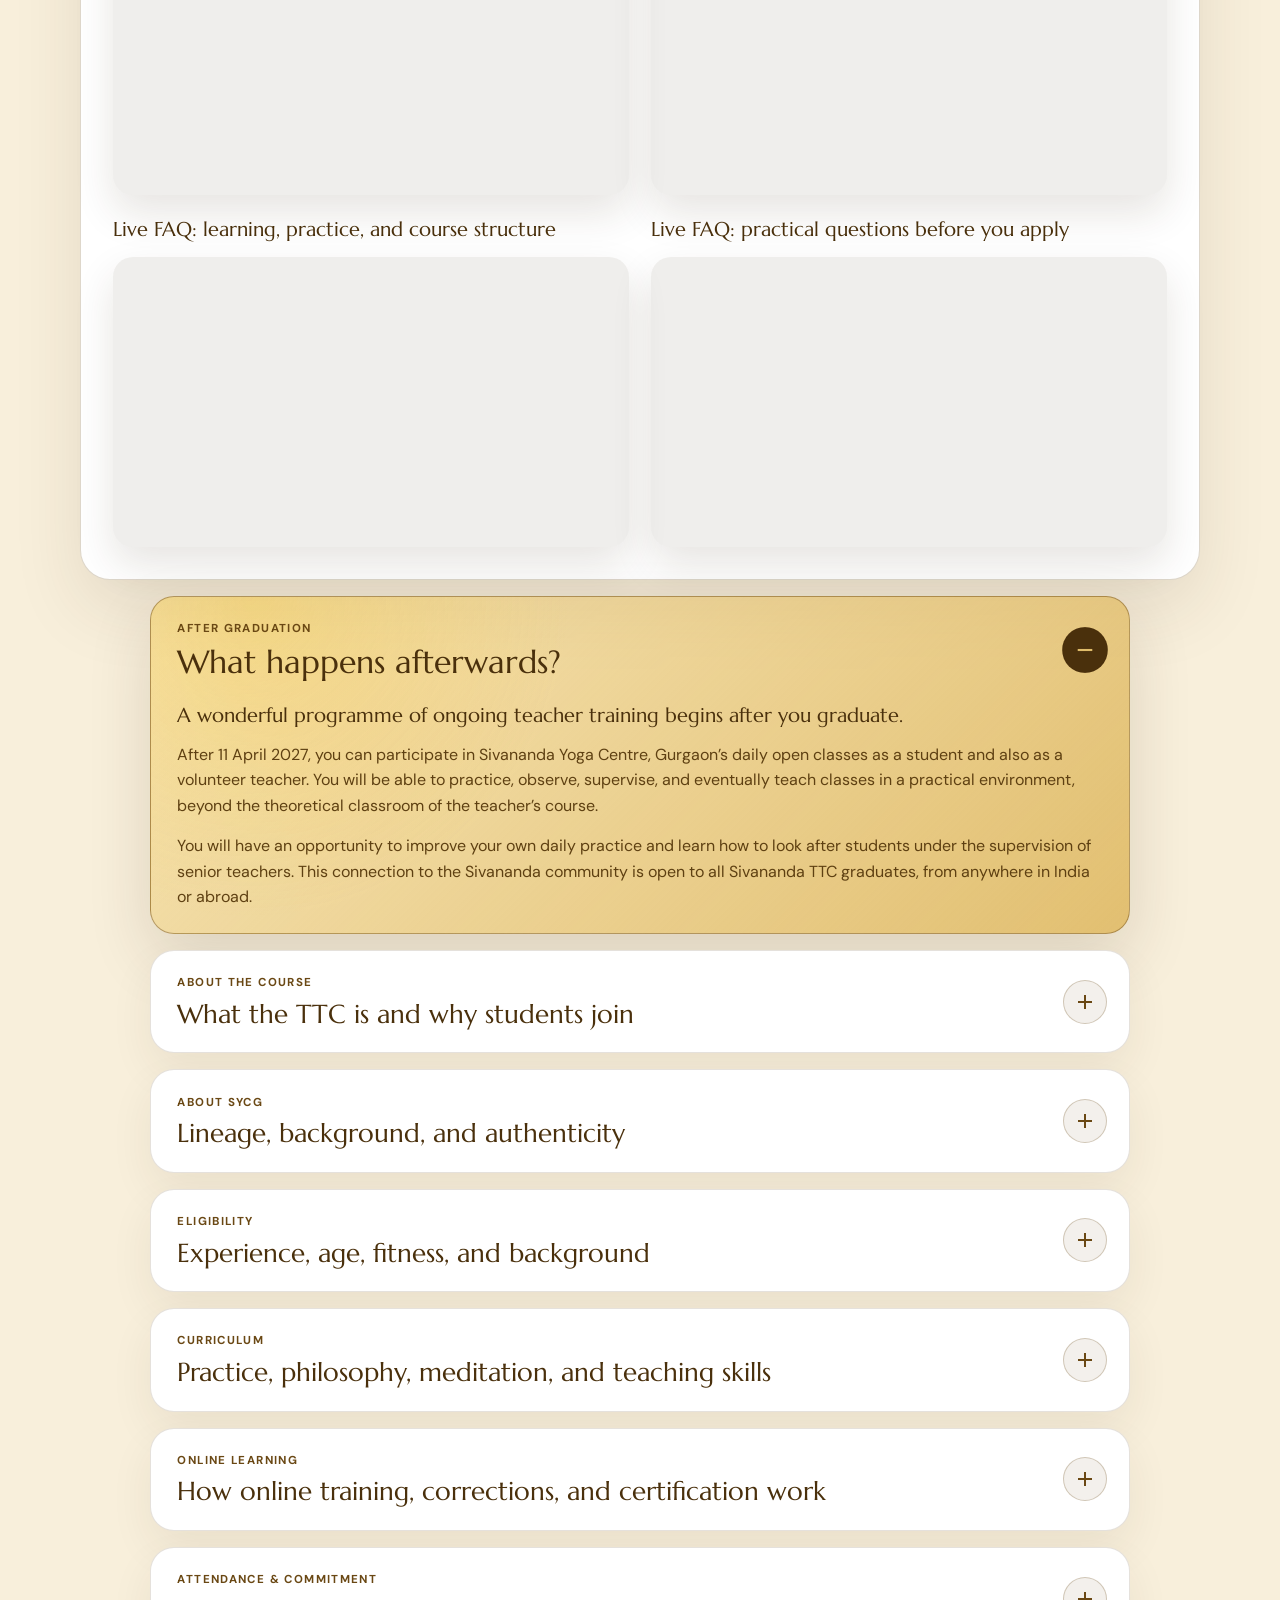
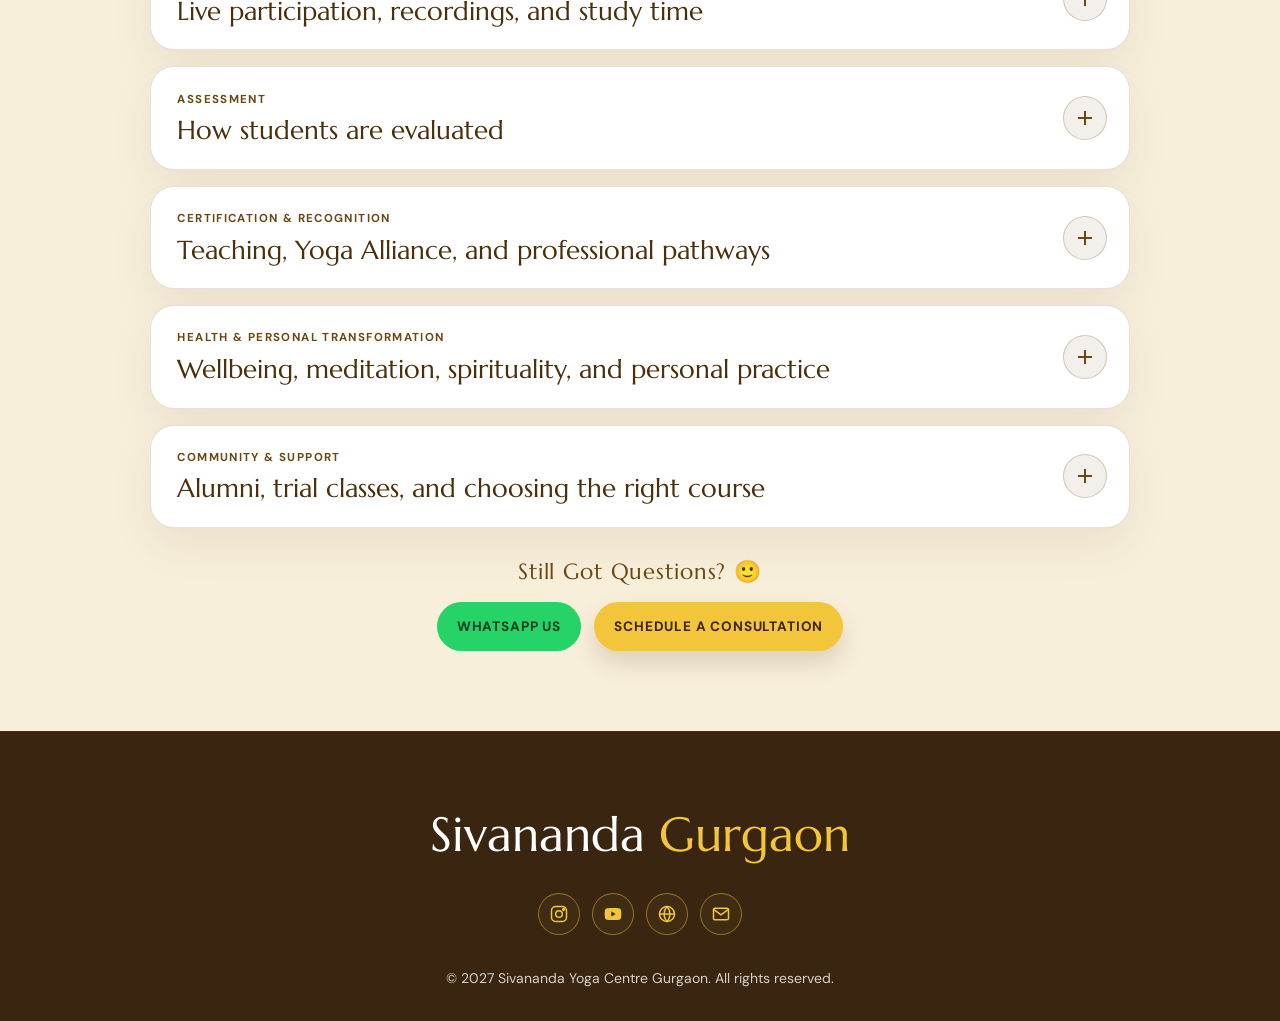
==== commit 396ca147: "Enable horizontal testimonial video swiping on phones" ====
--- a/index.html
+++ b/index.html
@@ -16,11 +16,11 @@
       property="og:description"
       content="Online and in-person International Yoga Teacher Training Course Level I by Sivananda Yoga Centre Gurgaon. 13 February to 11 April 2027."
     >
-    <meta property="og:image" content="https://www.sivanandayogattc.com/assets/header-alt-2.jpg">
-    <meta property="og:image:secure_url" content="https://www.sivanandayogattc.com/assets/header-alt-2.jpg">
+    <meta property="og:image" content="https://www.sivanandayogattc.com/assets/og-image.jpg">
+    <meta property="og:image:secure_url" content="https://www.sivanandayogattc.com/assets/og-image.jpg">
     <meta property="og:image:type" content="image/jpeg">
-    <meta property="og:image:width" content="1024">
-    <meta property="og:image:height" content="683">
+    <meta property="og:image:width" content="1200">
+    <meta property="og:image:height" content="630">
     <meta property="og:image:alt" content="Sivananda students meditating in morning light">
     <link rel="preconnect" href="https://fonts.googleapis.com">
     <link rel="preconnect" href="https://fonts.gstatic.com" crossorigin>
@@ -29,11 +29,6 @@
       rel="stylesheet"
     >
     <link rel="stylesheet" href="styles.css">
-    <script>
-      if ("IntersectionObserver" in window && !window.matchMedia("(prefers-reduced-motion: reduce)").matches) {
-        document.documentElement.classList.add("reveal-ready");
-      }
-    </script>
   </head>
   <body>
     <nav>
@@ -73,12 +68,12 @@
       </a>
       <div class="nav-links">
         <a href="#overview">Overview</a>
-        <a href="#testimonials">Stories</a>
-        <a href="#teachers">Teachers</a>
         <a href="#curriculum">Curriculum</a>
         <a href="#schedule">Schedule</a>
         <a href="#benefits">Benefits</a>
+        <a href="#teachers">Teachers</a>
         <a href="#pricing">Fees</a>
+        <a href="#testimonials">Stories</a>
         <a href="#faq">FAQ</a>
         <a href="#apply" class="btn btn-primary nav-cta">Apply N<span class="apply-o">o</span>w</a>
       </div>
@@ -86,7 +81,7 @@
 
     <section class="hero">
       <div class="hero-img-container">
-        <img src="assets/header-alt-2.jpg" alt="Sivananda students meditating in morning light">
+        <img src="assets/asanas.webp" alt="Sivananda students meditating in morning light">
         <div class="hero-gradient"></div>
       </div>
 
@@ -150,20 +145,634 @@
         </div>
         <div class="overview-image">
           <img
-            class="overview-image-option overview-image-in-person is-active"
-            src="assets/in-person.jpg"
-            alt="Students practising yoga in person at Sivananda Yoga Centre Gurgaon"
-            data-overview-image="in-person"
-          >
-          <img
-            class="overview-image-option"
+            class="overview-image-option is-active"
             src="assets/courseoverview.webp"
             alt="Online Hatha yoga theory class at Sivananda training"
             data-overview-image="online"
           >
+          <img
+            class="overview-image-option"
+            src="assets/inperson.jpeg"
+            alt="Students practising yoga in person at Sivananda Yoga Centre Gurgaon"
+            data-overview-image="in-person"
+          >
           <div class="overview-image-switcher" aria-label="Choose course view">
-            <button class="is-active" type="button" data-overview-view="in-person" aria-pressed="true">In person</button>
-            <button type="button" data-overview-view="online" aria-pressed="false">Online</button>
+            <button class="is-active" type="button" data-overview-view="online" aria-pressed="true">Online</button>
+            <button type="button" data-overview-view="in-person" aria-pressed="false">In person</button>
+          </div>
+        </div>
+      </div>
+    </section>
+
+    <section id="curriculum" class="curriculum">
+      <div class="container">
+        <div class="section-header">
+          <div>
+            <span class="label">Syllabus</span>
+            <h2 class="section-title">Course Curriculum</h2>
+          </div>
+        </div>
+
+        <div class="bento-grid">
+          <div class="bento-item" tabindex="0">
+            <img src="assets/asanas2.webp" alt="Yoga Asanas">
+            <div class="bento-content">
+              <span class="bento-num">01</span>
+              <div>
+                <h3 class="bento-title">Yoga Asanas</h3>
+                <ul class="bento-details">
+                  <li>The sun salutation and the twelve basic yoga postures</li>
+                  <li>Advanced variations</li>
+                  <li>Effects of asanas on the physical and astral body</li>
+                  <li>Proper posture alignment, deep relaxation, release of blocked energy</li>
+                  <li>Benefits of Yoga Asanas</li>
+                </ul>
+              </div>
+            </div>
+          </div>
+
+          <div class="bento-item" tabindex="0">
+            <img class="bento-img-rotate" src="assets/CS2A2836.webp" alt="Pranayama practice">
+            <div class="bento-content">
+              <span class="bento-num">02</span>
+              <div>
+                <h3 class="bento-title">Pranayama</h3>
+                <ul class="bento-details">
+                  <li>The basic practices: Kapalabhati, Anuloma Viloma (alternate nostril breathing)</li>
+                  <li>Advanced pranayama exercises</li>
+                </ul>
+              </div>
+            </div>
+          </div>
+
+          <div class="bento-item" tabindex="0">
+            <img src="assets/kriyas.webp" alt="Kriyas">
+            <div class="bento-content">
+              <span class="bento-num">03</span>
+              <div>
+                <h3 class="bento-title">Kriyas</h3>
+                <ul class="bento-details">
+                  <li>The six classical exercises for purifying the body</li>
+                </ul>
+              </div>
+            </div>
+          </div>
+
+          <div class="bento-item" tabindex="0">
+            <img class="bento-img-rotate bento-img-hatha-yoga" src="assets/hathayoga2.webp" alt="Hatha Yoga Theory">
+            <div class="bento-content">
+              <span class="bento-num">04</span>
+              <div>
+                <h3 class="bento-title">Hatha Yoga Theory</h3>
+                <ul class="bento-details">
+                  <li>The astral body</li>
+                  <li>The nadis (energy channels) and chakras (energy centers)</li>
+                </ul>
+              </div>
+            </div>
+          </div>
+
+          <div class="bento-item" tabindex="0">
+            <img class="bento-img-rotate" src="assets/howtoteach2.JPG" alt="How to Teach">
+      
+            <div class="bento-content">
+              <span class="bento-num">05</span>
+              <div>
+                <h3 class="bento-title">How to Teach</h3>
+                <ul class="bento-details">
+                  <li>How to teach the sun salutation and the twelve basic postures</li>
+                  <li>Setting up a proper environment for class</li>
+                  <li>The basic class</li>
+                  <li>How to teach beginners and intermediate students</li>
+                  <li>How to teach children, the elderly, and prenatal yoga</li>
+                  <li>How to correct a student doing Asanas</li>
+                </ul>
+              </div>
+            </div>
+          </div>
+
+          <div class="bento-item" tabindex="0">
+            <img src="assets/philosophy_psychology.avif" alt="Yoga Philosophy and Psychology">
+            <div class="bento-content">
+              <span class="bento-num">06</span>
+              <div>
+                <h3 class="bento-title">Philosophy &amp; Psychology</h3>
+                <ul class="bento-details">
+                  <li>The four paths of Yoga: Karma Yoga (selfless service), Bhakti Yoga (the path of devotion, including attendance at devotional rituals); Raja Yoga (mind control), and Jnana Yoga (the path of wisdom and realization)</li>
+                  <li>Psychology of the spiritual aspirant</li>
+                  <li>The law of karma</li>
+                  <li>Kundalini yoga</li>
+                </ul>
+              </div>
+            </div>
+          </div>
+
+          <div class="bento-item" tabindex="0">
+            <img src="assets/anatomy2.webp" alt="Anatomy and Physiology">
+            <div class="bento-content">
+              <span class="bento-num">07</span>
+              <div>
+                <h3 class="bento-title">Anatomy &amp; Physiology</h3>
+                <ul class="bento-details">
+                  <li>The effects of hatha yoga practices on the major body systems</li>
+                </ul>
+              </div>
+            </div>
+          </div>
+
+          <div class="bento-item" tabindex="0">
+            <img src="assets/CS2A2937.webp" alt="Yogic Diet and Nutrition">
+            <div class="bento-content">
+              <span class="bento-num">08</span>
+              <div>
+                <h3 class="bento-title">Yogic Diet &amp; Nutrition</h3>
+                <ul class="bento-details">
+                  <li>Influence of diet on the mind</li>
+                  <li>Proper diet</li>
+                  <li>Nutrition according to Yogic guidelines</li>
+                  <li>Ethical, health and spiritual reasons for vegetarianism</li>
+                </ul>
+              </div>
+            </div>
+          </div>
+
+          <div class="bento-item" tabindex="0">
+            <img class="bento-img-rotate bento-img-meditation" src="assets/meditation.webp" alt="Meditation">
+            <div class="bento-content">
+              <span class="bento-num">09</span>
+              <div>
+                <h3 class="bento-title">Meditation</h3>
+                <ul class="bento-details">
+                  <li>Twelve-step guideline to meditation</li>
+                  <li>The benefits of meditation</li>
+                  <li>Mantras, mantra-initiation (if requested)</li>
+                </ul>
+              </div>
+            </div>
+          </div>
+
+          <div class="bento-item" tabindex="0">
+            <img src="assets/kirtan.webp" alt="Kirtan">
+            <div class="bento-content">
+              <span class="bento-num">10</span>
+              <div>
+                <h3 class="bento-title">Kirtan</h3>
+                <ul class="bento-details">
+                  <li>Positive effects of chanting on the emotions</li>
+                  <li>Correct pronunciation and mental attitude</li>
+                  <li>Learning classical Sanskrit chants</li>
+                </ul>
+              </div>
+            </div>
+          </div>
+
+          <div class="bento-item" tabindex="0">
+            <img src="assets/gita.webp" alt="Bhagavad Gita">
+            <div class="bento-content">
+              <span class="bento-num">11</span>
+              <div>
+                <h3 class="bento-title">Bhagavad Gita</h3>
+                <ul class="bento-details">
+                  <li>Study and commentary of the classical scripture</li>
+                </ul>
+              </div>
+            </div>
+          </div>
+        </div>
+      </div>
+    </section>
+
+    <section id="schedule" class="schedule">
+      <div class="container">
+        <div class="section-header schedule-header">
+          <div>
+            <span class="label">Daily Rhythm</span>
+            <h2 class="section-title color-dark-olive">Course Schedule</h2>
+          </div>
+          <p class="text-sm section-note">A disciplined training rhythm with practice, study, chanting, and rest woven through the week.</p>
+        </div>
+
+        <div class="schedule-container">
+          <div class="schedule-card">
+            <h3>Weekends Schedule</h3>
+            <div class="schedule-list">
+              <p><strong>6.15 am</strong> <span>Online room opens, camera on, audio off</span></p>
+              <p><strong>6.30 am</strong> <span>Asana and Pranayama class</span></p>
+              <p><strong>8.30 am</strong> <span>Tea and comfort break</span></p>
+              <p><strong>8.45 am</strong> <span>Main Lecture on philosophy</span></p>
+              <p><strong>10.15 am</strong> <span>Brunch (room is closed)</span></p>
+              <p><strong>2.15 pm</strong> <span>Meditation, chanting, arati</span></p>
+              <p><strong>3.45 pm</strong> <span>Comfort break</span></p>
+              <p><strong>4.00 pm</strong> <span>Asana and Pranayama class</span></p>
+              <p><strong>6.15 pm</strong> <span>Room closed for the day</span></p>
+            </div>
+            <p class="schedule-note">* Attendance at all activities is mandatory</p>
+          </div>
+
+          <div class="schedule-card">
+            <h3>Weekdays Schedule</h3>
+            <div class="schedule-list">
+              <p><strong>Monday 6.30 - 7.30 am</strong> <span>Chanting/Bhagavad Gita</span></p>
+              <p><strong>Tuesday 6.30 - 7.30 am</strong> <span>Asana and Pranayama class</span></p>
+              <p><strong>Wednesday</strong> <span>FREE DAY</span></p>
+              <p><strong>Thursday 6.30 - 7.30 am</strong> <span>Asana and Pranayama class</span></p>
+              <p><strong>Friday 6.30 - 7.30 am</strong> <span>Chanting/Bhagavad Gita</span></p>
+            </div>
+            <p class="schedule-note">* Weekday classes are online only. Attendance at all activities is mandatory.</p>
+          </div>
+        </div>
+      </div>
+    </section>
+
+    <section id="benefits" class="benefits">
+      <div class="container">
+        <div class="section-header">
+          <div>
+            <span class="label color-khaki">Why Attend</span>
+            <h2 class="section-title">The Transformation</h2>
+          </div>
+        </div>
+
+        <div class="benefits-grid">
+          <article class="benefit-card">
+            <h3 class="benefit-card-heading-inline"><span>Teach</span><span>with confidence</span></h3>
+            <!-- <p>Prepare to teach through a recognized lineage, structured training, and practical methodology.</p> -->
+            <ul>
+              <li>Internationally Valid Certificate</li>
+              <li>Take Care of Family and Friends</li>
+            </ul>
+          </article>
+
+          <article class="benefit-card">
+            <h3 class="benefit-card-heading-inline"><span>Practice</span><span>living the philosophy</span></h3>
+            <!-- <p>Study teachings that move yoga from exercise into daily choices, relationships, and self-study.</p> -->
+            <ul>
+              <li>Become a Better Version of Yourself</li>
+              <li>A Happier and More Fulfilling Life</li>
+              <li>The Yoga Philosophy of Life</li>
+            </ul>
+          </article>
+
+          <article class="benefit-card">
+            <h3 class="benefit-card-heading-inline"><span>Vitality</span><span>of body and mind</span></h3>
+            <!-- <p>Develop energy through asana, pranayama, relaxation, food awareness, and repeated intelligent practice.</p> -->
+            <ul>
+              <li>Ancient Techniques for Health</li>
+              <li>Higher Levels of Energy</li>
+              <li>Fitness, Strength, Stamina, Flexibility</li>
+              <li>Peace and Harmony</li>
+            </ul>
+          </article>
+
+          <article class="benefit-card">
+            <h3 class="benefit-card-heading-inline"><span>Community</span><span>of seekers</span></h3>
+            <!-- <p>Train with sincere seekers and bring the benefits of practice into your immediate community.</p> -->
+            <ul>
+              <li>A Like-Minded Group of People</li>
+              <li>Continuing Practice</li>
+            </ul>
+          </article>
+        </div>
+
+      </div>
+    </section>
+
+    <section id="teachers" class="teachers">
+      <div class="container">
+        <div class="section-header teacher-header">
+          <div>
+            <span class="label">The Guides</span>
+            <h2 class="section-title color-dark-olive">Meet the Teachers</h2>
+          </div>
+        </div>
+
+        <div class="teachers-grid">
+          <article class="teacher-card" tabindex="0">
+            <div class="teacher-img">
+              <img src="assets/arunpandala.jpg" alt="Arun Pandala">
+              <div class="teacher-tags" aria-label="Arun Pandala qualifications">
+                <span class="teacher-tag">30 years experience</span>
+                <span class="teacher-tag">E-RYT 500, YACEP</span>
+              </div>
+            </div>
+            <div class="teacher-info">
+              <h4>Arun Pandala</h4>
+              <p class="teacher-role">Founder-Acharya &middot; Head Mentor</p>
+              <span class="teacher-expand" aria-hidden="true"></span>
+              <div class="teacher-bio">
+                <div class="teacher-bio-inner">
+                  <p>
+                    Arun Pandala is one of the senior-most Sivananda teachers in the world. He did his teacher
+                    training in 1995, and has since mentored thousands of students and teachers across India and
+                    around the world. Arun is the founder-acharya of Sivananda Yoga Centre, Gurgaon, set up in
+                    2004 to bring an authentic lineage of yoga to all people.
+                  </p>
+                  <p>
+                    Arun teaches with great energy, vast experience, deep insight, simple wisdom and dry humour.
+                    A teacher of teachers and a grandmaster in the field of yoga, he is the head mentor and
+                    guide to the Yoga Teacher Training Course.
+                  </p>
+                </div>
+              </div>
+            </div>
+          </article>
+
+          <article class="teacher-card" tabindex="0">
+            <div class="teacher-img">
+              <img src="assets/DyutimaGoel.avif" alt="Dyutima Goel">
+              <div class="teacher-tags" aria-label="Dyutima Goel qualifications">
+                <span class="teacher-tag">15 years experience</span>
+                <span class="teacher-tag">E-RYT 500, RCYT</span>
+              </div>
+            </div>
+            <div class="teacher-info">
+              <h4>Dyutima Goel</h4>
+              <p class="teacher-role">Lead Faculty &middot; TTC Level 1</p>
+              <span class="teacher-expand" aria-hidden="true"></span>
+              <div class="teacher-bio">
+                <div class="teacher-bio-inner">
+                  <p>
+                    Getting star reviews sprinkled with delight and coated with the all-abiding love of her
+                    students has been a hallmark of Dyutima Goel&rsquo;s journey as a yoga teacher since 2011.
+                    Strong, agile, superbly flexible and one hundred per cent dedicated to personal practice,
+                    Dyutima walks the talk.
+                  </p>
+                  <p>
+                    She wins hearts and commitment to yoga from those whom she teaches with her unique sense of
+                    how to awaken someone&rsquo;s inner potential. She is one of India&rsquo;s most admired and
+                    highly acclaimed Sivananda teachers and is the lead faculty in the Yoga Teacher
+                    Training Course Level 1.
+                  </p>
+                </div>
+              </div>
+            </div>
+          </article>
+
+          <article class="teacher-card" tabindex="0">
+            <div class="teacher-img">
+              <img src="assets/yashika.jpeg" alt="Yashika Singh">
+              <div class="teacher-tags" aria-label="Yashika Singh qualifications">
+                <span class="teacher-tag">RYT 200</span>
+              </div>
+            </div>
+            <div class="teacher-info">
+              <h4>Yashika Singh</h4>
+              <p class="teacher-role">TTC Assistant &amp; Mentor</p>
+              <span class="teacher-expand" aria-hidden="true"></span>
+              <div class="teacher-bio">
+                <div class="teacher-bio-inner">
+                  <p>
+                    Yashika is young in experience, and way beyond her years in wisdom, hard work and
+                    comprehension of teaching and practice of yoga. In her short career as a yoga teacher, she
+                    has gone from teaching small parts of a Sivananda Open class, to assisting two
+                    internationally recognised Yoga Teacher Training courses.
+                  </p>
+                  <p>
+                    In between she has learnt and mastered the administration of Sivananda Gurgaon&rsquo;s daily
+                    online yoga programme, been upgraded for her sheer ability to being senior staff of
+                    Sivananda Gurgaon, interacting with freshers and seasoned practitioners, and ably assisting
+                    and teaching in many of the specialized courses which the Centre organises from time to
+                    time. Yashika brings steadiness, maturity and a great sense of purpose and promptness in
+                    dealing with students. Her presence in the teachers&rsquo; training course means that
+                    students have someone to turn to, someone whom they can depend on, for support, help and
+                    guidance, at all times.
+                  </p>
+                </div>
+              </div>
+            </div>
+          </article>
+
+          <article class="teacher-card" tabindex="0">
+            <div class="teacher-img">
+              <img src="assets/raghavkumar.avif" alt="Raghav Kumar">
+              <div class="teacher-tags" aria-label="Raghav Kumar qualifications">
+                <span class="teacher-tag">20 years experience</span>
+              </div>
+            </div>
+            <div class="teacher-info">
+              <h4>Raghav Kumar</h4>
+              <p class="teacher-role">Vedanta &amp; Yoga Philosophy</p>
+              <span class="teacher-expand" aria-hidden="true"></span>
+              <div class="teacher-bio">
+                <div class="teacher-bio-inner">
+                  <p>
+                    Raghav Kumar is a senior member of the Vedanta community in India. A direct disciple of
+                    Swami Dayananda, Raghav makes the complex subjects of Vedanta, Yoga philosophy, and the
+                    Bhagavad Gita digestible for a common person.
+                  </p>
+                  <p>
+                    His ability to translate the fundamentals of the Vedas and the Upanishads into practical
+                    anecdotes brings the ancient scriptures alive. His students often continue to connect with
+                    him for years after the TTC is over!
+                  </p>
+                </div>
+              </div>
+            </div>
+          </article>
+
+          <article class="teacher-card" tabindex="0">
+            <div class="teacher-img">
+              <img src="assets/anita.avif" alt="Anita Bahl">
+              <div class="teacher-tags" aria-label="Anita Bahl qualifications">
+                <span class="teacher-tag">20 years experience</span>
+                <span class="teacher-tag">E-RYT 500, RPYT</span>
+              </div>
+            </div>
+            <div class="teacher-info">
+              <h4>Anita Bahl</h4>
+              <p class="teacher-role">Pre-natal Yoga Specialist</p>
+              <span class="teacher-expand" aria-hidden="true"></span>
+              <div class="teacher-bio">
+                <div class="teacher-bio-inner">
+                  <p>
+                    Anita Bahl has trained nearly 1000 women in pre-natal yoga since 2010, making her one of
+                    India&rsquo;s senior teachers in Yoga during pregnancy.
+                  </p>
+                  <p>
+                    Her students have wonderful things to say about Anita and her classes &mdash; during
+                    pregnancy, child-birth and after. She will present the Sivananda pre-natal yoga class
+                    during the TTC.
+                  </p>
+                </div>
+              </div>
+            </div>
+          </article>
+
+          <article class="teacher-card" tabindex="0">
+            <div class="teacher-img">
+              <img class="teacher-img-sharada" src="assets/sharada-raghav.jpeg" alt="Sharada Raghav">
+              <div class="teacher-tags" aria-label="Sharada Raghav qualifications">
+                <span class="teacher-tag">14 years experience</span>
+                <span class="teacher-tag">Postgraduate in Physiology</span>
+              </div>
+            </div>
+            <div class="teacher-info">
+              <h4>Sharada Raghav</h4>
+              <p class="teacher-role">Yoga Anatomy</p>
+              <span class="teacher-expand" aria-hidden="true"></span>
+              <div class="teacher-bio">
+                <div class="teacher-bio-inner">
+                  <p>
+                    Sharada Raghav worked as Assistant Professor in Physiology in an allopathic medical hospital
+                    for over a decade before gravitating away from a regular medical career to pursue an
+                    alternative lifestyle based on Vedanta and Yoga at Thiruvannamalai, near Sri Ramana
+                    Maharshi&rsquo;s ashram, and occasionally teaching Yoga Anatomy and Ayurveda courses.
+                  </p>
+                  <p>
+                    She has a postgraduate degree in Physiology. She has been teaching Yoga Anatomy for over
+                    fourteen years in numerous 200-hour and 300-hour yoga courses in Bali, Dharmashala, Goa,
+                    and Cambodia. Her focus is on the functional anatomy of yoga, along the lines of Ray Long,
+                    Jules Mitchell, and David Keil.
+                  </p>
+                </div>
+              </div>
+            </div>
+          </article>
+        </div>
+      </div>
+    </section>
+
+    <section id="pricing" class="pricing">
+      <div class="container">
+        <div class="section-header pricing-header">
+          <div>
+            <span class="label">Fees</span>
+            <h2 class="section-title color-dark-olive">Course Tuition</h2>
+          </div>
+          <p class="text-sm section-note">Choose the fee category that applies to your location and teaching background.</p>
+        </div>
+
+        <div class="pricing-grid">
+          <div class="price-card">
+            <h3 class="price-tier">Indian Residents &middot; Online</h3>
+            <div class="price-amount">₹65,000</div>
+            <span class="gst-note">+ 5% GST</span>
+            <ul>
+              <li>For Indians living in India</li>
+              <li>Full online course access</li>
+              <li>Live sessions on Zoom</li>
+            </ul>
+            <a href="#apply" class="btn btn-outline">Apply Now</a>
+          </div>
+
+          <div class="price-card">
+            <h3 class="price-tier">Indian Residents &middot; In Person</h3>
+            <div class="price-amount">₹70,000</div>
+            <span class="gst-note">+ 5% GST</span>
+            <ul>
+              <li>For Indians joining the physical programme</li>
+              <li>In-person weekend sessions</li>
+              <li>Weekday sessions online</li>
+            </ul>
+            <a href="#apply" class="btn btn-outline">Apply Now</a>
+          </div>
+
+          <div class="price-card featured">
+            <span class="label global-label">Global</span>
+            <h3 class="price-tier">Global Citizens &amp; Indians Abroad</h3>
+            <div class="price-amount">$1,200</div>
+            <span class="gst-note">+ 5% GST</span>
+            <ul>
+              <li>Full online course access</li>
+              <li>Timezone accommodations</li>
+              <li>Recorded sessions</li>
+              <li>Assignment and teaching-session monitoring</li>
+            </ul>
+            <a href="#apply" class="btn btn-primary">Apply Now</a>
+          </div>
+
+          <div class="price-card">
+            <h3 class="price-tier">Yoga Teachers</h3>
+            <p class="text-sm teacher-rate">(from another school)</p>
+            <div class="price-amount">₹40,000</div>
+            <span class="gst-note">+ 5% GST</span>
+            <ul>
+              <li>Special teacher rate</li>
+              <li>Study the Sivananda system</li>
+              <li>Live online access</li>
+            </ul>
+            <a href="#apply" class="btn btn-outline">Apply Now</a>
+          </div>
+
+          <div class="price-card featured">
+            <h3 class="price-tier">Yoga Teacher Abroad</h3>
+            <p class="text-sm teacher-rate">(from another school)</p>
+            <div class="price-amount">$1,000</div>
+            <span class="gst-note">+ 5% GST</span>
+            <ul>
+              <li>Special teacher rate for students abroad</li>
+              <li>Study the Sivananda system</li>
+              <li>Full online course access</li>
+            </ul>
+            <a href="#apply" class="btn btn-primary">Apply Now</a>
+          </div>
+        </div>
+      </div>
+    </section>
+
+    <section id="apply" class="application">
+      <div class="container form-container">
+        <div class="form-info">
+          <span class="label color-khaki">Enrollment</span>
+          <h2>Begin Your Application</h2>
+          <p>
+            To reserve your place in the yoga retreat, kindly make a deposit of 25% of the course fee and
+            submit the application form.
+          </p>
+          <p>
+            Please note, this deposit is non-refundable and non-adjustable. Once you make the payment, please
+            send a screenshot on WhatsApp or email to the below mentioned details.
+          </p>
+          <p>Let us know if you have any questions. We will be happy to assist.</p>
+
+          <div class="application-actions">
+            <a href="https://forms.gle/iC8U6hRvWs4qrLy19" class="btn btn-primary" target="_blank" rel="noopener">Application Form</a>
+          </div>
+
+          <div class="contact-block">
+            <div class="contact-item">
+              <span class="label">WhatsApp</span>
+              <a href="https://wa.me/919878445850" class="contact-call-btn">Yashika</a>
+            </div>
+            <div class="contact-item">
+              <span class="label">Email Us</span>
+              <a href="mailto:yogashowstheway@yahoo.com">yogashowstheway@yahoo.com</a>
+            </div>
+          </div>
+        </div>
+
+        <div class="application-form">
+          <div class="payment-section">
+            <span class="label color-khaki">Bank Transfer</span>
+            <h3>Sivananda Yoga Centre (Gurgaon)</h3>
+            <dl class="bank-details">
+              <div>
+                <dt>Account no</dt>
+                <dd>017705013936</dd>
+              </div>
+              <div>
+                <dt>IFSC code</dt>
+                <dd>ICIC0000177</dd>
+              </div>
+              <div>
+                <dt>SWIFT code</dt>
+                <dd>ICICINBBNRI</dd>
+              </div>
+            </dl>
+          </div>
+
+          <div class="payment-options">
+            <div class="payment-section">
+              <span class="label color-khaki">PayPal</span>
+              <div class="application-actions">
+                <a href="https://www.paypal.com/paypalme/SivanandaYogaCentre" class="btn btn-primary paypal-btn" target="_blank" rel="noopener">Pay with PayPal</a>
+              </div>
+            </div>
+
+            <div class="payment-section upi-section">
+              <span class="label color-khaki">UPI</span>
+              <img src="assets/QRcodeUPI.avif" alt="UPI payment QR code for Sivananda Yoga Centre Gurgaon">
+            </div>
           </div>
         </div>
       </div>
@@ -174,7 +783,7 @@
         <div class="section-header testimonials-header">
           <div>
             <span class="label">Testimonials</span>
-            <h2 class="section-title">Student Experiences</h2>
+            <h2 class="section-title color-dark-olive">Student Experiences</h2>
           </div>
         </div>
 
@@ -237,10 +846,7 @@
                   <button class="testimonial-arrow" type="button" data-shorts-prev aria-label="Previous story" disabled>
                     <span aria-hidden="true">↑</span>
                   </button>
-                  <p class="shorts-hint">
-                    <span class="shorts-hint-touch">Swipe up for the next story</span>
-                    <span class="shorts-hint-wide">Click a story or use the arrows</span>
-                  </p>
+                  <p class="shorts-hint">Swipe for the next story</p>
                   <button class="testimonial-arrow" type="button" data-shorts-next aria-label="Next story">
                     <span aria-hidden="true">↓</span>
                   </button>
@@ -327,628 +933,6 @@
           -->
         </div>
 
-        </div>
-      </div>
-    </section>
-
-    <section id="teachers" class="teachers">
-      <div class="container">
-        <div class="section-header teacher-header">
-          <div>
-            <span class="label">The Guides</span>
-            <h2 class="section-title color-dark-olive">Meet the Teachers</h2>
-          </div>
-        </div>
-
-        <div class="teachers-grid">
-          <article class="teacher-card" tabindex="0">
-            <div class="teacher-img">
-              <img src="assets/arunpandala.jpg" alt="Arun Pandala">
-              <div class="teacher-tags" aria-label="Arun Pandala qualifications">
-                <span class="teacher-tag">30 years experience</span>
-                <span class="teacher-tag">E-RYT 500, YACEP</span>
-              </div>
-            </div>
-            <div class="teacher-info">
-              <h4>Arun Pandala</h4>
-              <p class="teacher-role">Founder-Acharya &middot; Head Mentor</p>
-              <span class="teacher-expand" aria-hidden="true"></span>
-              <div class="teacher-bio">
-                <div class="teacher-bio-inner">
-                  <p>
-                    Arun Pandala is one of the senior-most Sivananda teachers in the world. He did his teacher
-                    training in 1995, and has since mentored thousands of students and teachers across India and
-                    around the world. Arun is the founder-acharya of Sivananda Yoga Centre, Gurgaon, set up in
-                    2004 to bring an authentic lineage of yoga to all people.
-                  </p>
-                  <p>
-                    Arun teaches with great energy, vast experience, deep insight, simple wisdom and dry humour.
-                    A teacher of teachers and a grandmaster in the field of yoga, he is the head mentor and
-                    guide to the Yoga Teacher Training Course.
-                  </p>
-                </div>
-              </div>
-            </div>
-          </article>
-
-          <article class="teacher-card" tabindex="0">
-            <div class="teacher-img">
-              <img src="assets/DyutimaGoel.avif" alt="Dyutima Goel">
-              <div class="teacher-tags" aria-label="Dyutima Goel qualifications">
-                <span class="teacher-tag">15 years experience</span>
-                <span class="teacher-tag">E-RYT 500, RCYT</span>
-              </div>
-            </div>
-            <div class="teacher-info">
-              <h4>Dyutima Goel</h4>
-              <p class="teacher-role">Lead Faculty &middot; TTC Level 1</p>
-              <span class="teacher-expand" aria-hidden="true"></span>
-              <div class="teacher-bio">
-                <div class="teacher-bio-inner">
-                  <p>
-                    Getting star reviews sprinkled with delight and coated with the all-abiding love of her
-                    students has been a hallmark of Dyutima Goel&rsquo;s journey as a yoga teacher since 2011.
-                    Strong, agile, superbly flexible and one hundred per cent dedicated to personal practice,
-                    Dyutima walks the talk.
-                  </p>
-                  <p>
-                    She wins hearts and commitment to yoga from those whom she teaches with her unique sense of
-                    how to awaken someone&rsquo;s inner potential. She is one of India&rsquo;s most admired and
-                    highly acclaimed Sivananda teachers and is the lead faculty in the Yoga Teacher
-                    Training Course Level 1.
-                  </p>
-                </div>
-              </div>
-            </div>
-          </article>
-
-          <article class="teacher-card" tabindex="0">
-            <div class="teacher-img">
-              <img src="assets/yashika-web.jpg" alt="Yashika Singh">
-              <div class="teacher-tags" aria-label="Yashika Singh qualifications">
-                <span class="teacher-tag">RYT 200</span>
-              </div>
-            </div>
-            <div class="teacher-info">
-              <h4>Yashika Singh</h4>
-              <p class="teacher-role">TTC Assistant &amp; Mentor</p>
-              <span class="teacher-expand" aria-hidden="true"></span>
-              <div class="teacher-bio">
-                <div class="teacher-bio-inner">
-                  <p>
-                    Yashika is young in experience, and way beyond her years in wisdom, hard work and
-                    comprehension of teaching and practice of yoga. In her short career as a yoga teacher, she
-                    has gone from teaching small parts of a Sivananda Open class, to assisting two
-                    internationally recognised Yoga Teacher Training courses.
-                  </p>
-                  <p>
-                    In between she has learnt and mastered the administration of Sivananda Gurgaon&rsquo;s daily
-                    online yoga programme, been upgraded for her sheer ability to being senior staff of
-                    Sivananda Gurgaon, interacting with freshers and seasoned practitioners, and ably assisting
-                    and teaching in many of the specialized courses which the Centre organises from time to
-                    time. Yashika brings steadiness, maturity and a great sense of purpose and promptness in
-                    dealing with students. Her presence in the teachers&rsquo; training course means that
-                    students have someone to turn to, someone whom they can depend on, for support, help and
-                    guidance, at all times.
-                  </p>
-                </div>
-              </div>
-            </div>
-          </article>
-
-          <article class="teacher-card" tabindex="0">
-            <div class="teacher-img">
-              <img src="assets/raghavkumar.avif" alt="Raghav Kumar">
-              <div class="teacher-tags" aria-label="Raghav Kumar qualifications">
-                <span class="teacher-tag">20 years experience</span>
-              </div>
-            </div>
-            <div class="teacher-info">
-              <h4>Raghav Kumar</h4>
-              <p class="teacher-role">Vedanta &amp; Yoga Philosophy</p>
-              <span class="teacher-expand" aria-hidden="true"></span>
-              <div class="teacher-bio">
-                <div class="teacher-bio-inner">
-                  <p>
-                    Raghav Kumar is a senior member of the Vedanta community in India. A direct disciple of
-                    Swami Dayananda, Raghav makes the complex subjects of Vedanta, Yoga philosophy, and the
-                    Bhagavad Gita digestible for a common person.
-                  </p>
-                  <p>
-                    His ability to translate the fundamentals of the Vedas and the Upanishads into practical
-                    anecdotes brings the ancient scriptures alive. His students often continue to connect with
-                    him for years after the TTC is over!
-                  </p>
-                </div>
-              </div>
-            </div>
-          </article>
-
-          <article class="teacher-card" tabindex="0">
-            <div class="teacher-img">
-              <img src="assets/anita.avif" alt="Anita Bahl">
-              <div class="teacher-tags" aria-label="Anita Bahl qualifications">
-                <span class="teacher-tag">20 years experience</span>
-                <span class="teacher-tag">E-RYT 500, RPYT</span>
-              </div>
-            </div>
-            <div class="teacher-info">
-              <h4>Anita Bahl</h4>
-              <p class="teacher-role">Pre-natal Yoga Specialist</p>
-              <span class="teacher-expand" aria-hidden="true"></span>
-              <div class="teacher-bio">
-                <div class="teacher-bio-inner">
-                  <p>
-                    Anita Bahl has trained nearly 1000 women in pre-natal yoga since 2010, making her one of
-                    India&rsquo;s senior teachers in Yoga during pregnancy.
-                  </p>
-                  <p>
-                    Her students have wonderful things to say about Anita and her classes &mdash; during
-                    pregnancy, child-birth and after. She will present the Sivananda pre-natal yoga class
-                    during the TTC.
-                  </p>
-                </div>
-              </div>
-            </div>
-          </article>
-
-          <article class="teacher-card" tabindex="0">
-            <div class="teacher-img">
-              <img class="teacher-img-sharada" src="assets/sharada-raghav.jpeg" alt="Sharada Raghav">
-              <div class="teacher-tags" aria-label="Sharada Raghav qualifications">
-                <span class="teacher-tag">14 years experience</span>
-                <span class="teacher-tag">Postgraduate in Physiology</span>
-              </div>
-            </div>
-            <div class="teacher-info">
-              <h4>Sharada Raghav</h4>
-              <p class="teacher-role">Yoga Anatomy</p>
-              <span class="teacher-expand" aria-hidden="true"></span>
-              <div class="teacher-bio">
-                <div class="teacher-bio-inner">
-                  <p>
-                    Sharada Raghav worked as Assistant Professor in Physiology in an allopathic medical hospital
-                    for over a decade before gravitating away from a regular medical career to pursue an
-                    alternative lifestyle based on Vedanta and Yoga at Thiruvannamalai, near Sri Ramana
-                    Maharshi&rsquo;s ashram, and occasionally teaching Yoga Anatomy and Ayurveda courses.
-                  </p>
-                  <p>
-                    She has a postgraduate degree in Physiology. She has been teaching Yoga Anatomy for over
-                    fourteen years in numerous 200-hour and 300-hour yoga courses in Bali, Dharmashala, Goa,
-                    and Cambodia. Her focus is on the functional anatomy of yoga, along the lines of Ray Long,
-                    Jules Mitchell, and David Keil.
-                  </p>
-                </div>
-              </div>
-            </div>
-          </article>
-        </div>
-      </div>
-    </section>
-
-    <section id="curriculum" class="curriculum">
-      <div class="container">
-        <div class="section-header">
-          <div>
-            <span class="label">Syllabus</span>
-            <h2 class="section-title">Course Curriculum</h2>
-          </div>
-        </div>
-
-        <div class="bento-grid">
-          <div class="bento-item" tabindex="0">
-            <img src="assets/asanas2.webp" alt="Yoga Asanas">
-            <div class="bento-content">
-              <span class="bento-num">01</span>
-              <div>
-                <h3 class="bento-title">Yoga Asanas</h3>
-                <ul class="bento-details">
-                  <li>The sun salutation and the twelve basic yoga postures</li>
-                  <li>Advanced variations</li>
-                  <li>Effects of asanas on the physical and astral body</li>
-                  <li>Proper posture alignment, deep relaxation, release of blocked energy</li>
-                  <li>Benefits of Yoga Asanas</li>
-                </ul>
-              </div>
-            </div>
-          </div>
-
-          <div class="bento-item" tabindex="0">
-            <img class="bento-img-rotate" src="assets/CS2A2836.webp" alt="Pranayama practice">
-            <div class="bento-content">
-              <span class="bento-num">02</span>
-              <div>
-                <h3 class="bento-title">Pranayama</h3>
-                <ul class="bento-details">
-                  <li>The basic practices: Kapalabhati, Anuloma Viloma (alternate nostril breathing)</li>
-                  <li>Advanced pranayama exercises</li>
-                </ul>
-              </div>
-            </div>
-          </div>
-
-          <div class="bento-item" tabindex="0">
-            <img src="assets/kriyas-alt.jpg" alt="Kriyas">
-            <div class="bento-content">
-              <span class="bento-num">03</span>
-              <div>
-                <h3 class="bento-title">Kriyas</h3>
-                <ul class="bento-details">
-                  <li>The six classical exercises for purifying the body</li>
-                </ul>
-              </div>
-            </div>
-          </div>
-
-          <div class="bento-item" tabindex="0">
-            <img class="bento-img-rotate bento-img-hatha-yoga" src="assets/hathayoga2.webp" alt="Hatha Yoga Theory">
-            <div class="bento-content">
-              <span class="bento-num">04</span>
-              <div>
-                <h3 class="bento-title">Hatha Yoga Theory</h3>
-                <ul class="bento-details">
-                  <li>The astral body</li>
-                  <li>The nadis (energy channels) and chakras (energy centers)</li>
-                </ul>
-              </div>
-            </div>
-          </div>
-
-          <div class="bento-item" tabindex="0">
-            <img class="bento-img-how-teach" src="assets/how-teach-alt.jpg" alt="How to Teach">
-      
-            <div class="bento-content">
-              <span class="bento-num">05</span>
-              <div>
-                <h3 class="bento-title">How to Teach</h3>
-                <ul class="bento-details">
-                  <li>How to teach the sun salutation and the twelve basic postures</li>
-                  <li>Setting up a proper environment for class</li>
-                  <li>The basic class</li>
-                  <li>How to teach beginners and intermediate students</li>
-                  <li>How to teach children, the elderly, and prenatal yoga</li>
-                  <li>How to correct a student doing Asanas</li>
-                </ul>
-              </div>
-            </div>
-          </div>
-
-          <div class="bento-item" tabindex="0">
-            <img src="assets/philosophy.jpg" alt="Yoga Philosophy and Psychology">
-            <div class="bento-content">
-              <span class="bento-num">06</span>
-              <div>
-                <h3 class="bento-title">Philosophy &amp; Psychology</h3>
-                <ul class="bento-details">
-                  <li>The four paths of Yoga: Karma Yoga (selfless service), Bhakti Yoga (the path of devotion, including attendance at devotional rituals); Raja Yoga (mind control), and Jnana Yoga (the path of wisdom and realization)</li>
-                  <li>Psychology of the spiritual aspirant</li>
-                  <li>The law of karma</li>
-                  <li>Kundalini yoga</li>
-                </ul>
-              </div>
-            </div>
-          </div>
-
-          <div class="bento-item" tabindex="0">
-            <img src="assets/anatomy2.webp" alt="Anatomy and Physiology">
-            <div class="bento-content">
-              <span class="bento-num">07</span>
-              <div>
-                <h3 class="bento-title">Anatomy &amp; Physiology</h3>
-                <ul class="bento-details">
-                  <li>The effects of hatha yoga practices on the major body systems</li>
-                </ul>
-              </div>
-            </div>
-          </div>
-
-          <div class="bento-item" tabindex="0">
-            <img src="assets/CS2A2937.webp" alt="Yogic Diet and Nutrition">
-            <div class="bento-content">
-              <span class="bento-num">08</span>
-              <div>
-                <h3 class="bento-title">Yogic Diet &amp; Nutrition</h3>
-                <ul class="bento-details">
-                  <li>Influence of diet on the mind</li>
-                  <li>Proper diet</li>
-                  <li>Nutrition according to Yogic guidelines</li>
-                  <li>Ethical, health and spiritual reasons for vegetarianism</li>
-                </ul>
-              </div>
-            </div>
-          </div>
-
-          <div class="bento-item" tabindex="0">
-            <img src="assets/meditation-alt.jpg" alt="Meditation">
-            <div class="bento-content">
-              <span class="bento-num">09</span>
-              <div>
-                <h3 class="bento-title">Meditation</h3>
-                <ul class="bento-details">
-                  <li>Twelve-step guideline to meditation</li>
-                  <li>The benefits of meditation</li>
-                  <li>Mantras, mantra-initiation (if requested)</li>
-                </ul>
-              </div>
-            </div>
-          </div>
-
-          <div class="bento-item" tabindex="0">
-            <img src="assets/kirtan.webp" alt="Kirtan">
-            <div class="bento-content">
-              <span class="bento-num">10</span>
-              <div>
-                <h3 class="bento-title">Kirtan</h3>
-                <ul class="bento-details">
-                  <li>Positive effects of chanting on the emotions</li>
-                  <li>Correct pronunciation and mental attitude</li>
-                  <li>Learning classical Sanskrit chants</li>
-                </ul>
-              </div>
-            </div>
-          </div>
-
-          <div class="bento-item" tabindex="0">
-            <img src="assets/gita.webp" alt="Bhagavad Gita">
-            <div class="bento-content">
-              <span class="bento-num">11</span>
-              <div>
-                <h3 class="bento-title">Bhagavad Gita</h3>
-                <ul class="bento-details">
-                  <li>Study and commentary of the classical scripture</li>
-                </ul>
-              </div>
-            </div>
-          </div>
-        </div>
-      </div>
-    </section>
-
-    <section id="schedule" class="schedule">
-      <div class="container">
-        <div class="section-header schedule-header">
-          <div>
-            <span class="label">Daily Rhythm</span>
-            <h2 class="section-title color-dark-olive">Course Schedule</h2>
-          </div>
-          <p class="text-sm section-note">A disciplined training rhythm with practice, study, chanting, and rest woven through the week.</p>
-        </div>
-
-        <div class="schedule-container">
-          <div class="schedule-card">
-            <h3>Weekends Schedule</h3>
-            <div class="schedule-list">
-              <p><strong>6.15 am</strong> <span>Online room opens, camera on, audio off</span></p>
-              <p><strong>6.30 am</strong> <span>Asana and Pranayama class</span></p>
-              <p><strong>8.30 am</strong> <span>Tea and comfort break</span></p>
-              <p><strong>8.45 am</strong> <span>Main Lecture on philosophy</span></p>
-              <p><strong>10.15 am</strong> <span>Brunch (room is closed)</span></p>
-              <p><strong>2.15 pm</strong> <span>Meditation, chanting, arati</span></p>
-              <p><strong>3.45 pm</strong> <span>Comfort break</span></p>
-              <p><strong>4.00 pm</strong> <span>Asana and Pranayama class</span></p>
-              <p><strong>6.15 pm</strong> <span>Room closed for the day</span></p>
-            </div>
-            <p class="schedule-note">* Attendance at all activities is mandatory</p>
-          </div>
-
-          <div class="schedule-card">
-            <h3>Weekdays Schedule</h3>
-            <div class="schedule-list">
-              <p><strong>Monday 6.30 - 7.30 am</strong> <span>Chanting/Bhagavad Gita</span></p>
-              <p><strong>Tuesday 6.30 - 7.30 am</strong> <span>Asana and Pranayama class</span></p>
-              <p><strong>Wednesday</strong> <span>FREE DAY</span></p>
-              <p><strong>Thursday 6.30 - 7.30 am</strong> <span>Asana and Pranayama class</span></p>
-              <p><strong>Friday 6.30 - 7.30 am</strong> <span>Chanting/Bhagavad Gita</span></p>
-            </div>
-            <p class="schedule-note">* Weekday classes are online only. Attendance at all activities is mandatory.</p>
-          </div>
-        </div>
-      </div>
-    </section>
-
-    <section id="benefits" class="benefits">
-      <div class="container">
-        <div class="section-header">
-          <div>
-            <span class="label color-khaki">Why Attend</span>
-            <h2 class="section-title">The Transformation</h2>
-          </div>
-          <p class="text-sm section-note">More than a certificate: a training that changes how you live, practise, and teach.</p>
-        </div>
-
-        <div class="benefits-grid">
-          <article class="benefit-card" tabindex="0">
-            <img class="benefit-photo benefit-photo-teach" src="assets/Why-Teach.jpg" alt="Student demonstrating a backbend during a Sivananda teacher training class" loading="lazy">
-            <span class="benefit-num" aria-hidden="true">01</span>
-            <h3><span>Teach</span><span>with confidence</span></h3>
-            <p>Prepare to teach through a recognized lineage, structured training, and practical methodology.</p>
-            <ul>
-              <li>Internationally Valid Certificate</li>
-              <li>Take Care of Family and Friends</li>
-            </ul>
-          </article>
-
-          <article class="benefit-card" tabindex="0">
-            <img class="benefit-photo benefit-photo-practice" src="assets/Why-Practice-web.jpg" alt="Student and teacher sharing a ceremony at Sivananda Yoga Centre Gurgaon" loading="lazy">
-            <span class="benefit-num" aria-hidden="true">02</span>
-            <h3><span>Practice</span><span>living the philosophy</span></h3>
-            <p>Study teachings that move yoga from exercise into daily choices, relationships, and self-study.</p>
-            <ul>
-              <li>Become a Better Version of Yourself</li>
-              <li>A Happier and More Fulfilling Life</li>
-              <li>The Yoga Philosophy of Life</li>
-            </ul>
-          </article>
-
-          <article class="benefit-card" tabindex="0">
-            <img class="benefit-photo benefit-photo-vitality" src="assets/Why-Vitality-Alt.jpg" alt="Students practising asanas together in an open-air hall" loading="lazy">
-            <span class="benefit-num" aria-hidden="true">03</span>
-            <h3><span>Vitality</span><span>of body and mind</span></h3>
-            <p>Develop energy through asana, pranayama, relaxation, food awareness, and repeated intelligent practice.</p>
-            <ul>
-              <li>Ancient Techniques for Health</li>
-              <li>Higher Levels of Energy</li>
-              <li>Fitness, Strength, Stamina, Flexibility</li>
-              <li>Peace and Harmony</li>
-            </ul>
-          </article>
-
-          <article class="benefit-card" tabindex="0">
-            <img class="benefit-photo benefit-photo-community" src="assets/Why-Community.JPG" alt="Two smiling students among fellow trainees in yellow Sivananda jackets" loading="lazy">
-            <span class="benefit-num" aria-hidden="true">04</span>
-            <h3><span>Community</span><span>of seekers</span></h3>
-            <p>Train with sincere seekers and bring the benefits of practice into your immediate community.</p>
-            <ul>
-              <li>A Like-Minded Group of People</li>
-              <li>Continuing Practice</li>
-            </ul>
-          </article>
-        </div>
-      </div>
-    </section>
-
-    <section id="pricing" class="pricing">
-      <div class="container">
-        <div class="section-header pricing-header">
-          <div>
-            <span class="label">Fees</span>
-            <h2 class="section-title color-dark-olive">Course Tuition</h2>
-          </div>
-          <p class="text-sm section-note">Choose the fee category that applies to your location and teaching background.</p>
-        </div>
-
-        <div class="pricing-grid">
-          <div class="price-card">
-            <h3 class="price-tier">Indian Residents &middot; Online</h3>
-            <div class="price-amount">₹65,000</div>
-            <span class="gst-note">+ 5% GST</span>
-            <ul>
-              <li>For Indians living in India</li>
-              <li>Full online course access</li>
-              <li>Live sessions on Zoom</li>
-            </ul>
-            <a href="#apply" class="btn btn-outline">Apply Now</a>
-          </div>
-
-          <div class="price-card">
-            <h3 class="price-tier">Indian Residents &middot; In Person</h3>
-            <div class="price-amount">₹70,000</div>
-            <span class="gst-note">+ 5% GST</span>
-            <ul>
-              <li>For Indians joining the physical programme</li>
-              <li>In-person weekend sessions</li>
-              <li>Weekday sessions online</li>
-            </ul>
-            <a href="#apply" class="btn btn-outline">Apply Now</a>
-          </div>
-
-          <div class="price-card featured">
-            <span class="label global-label">Global</span>
-            <h3 class="price-tier">Global Citizens &amp; Indians Abroad</h3>
-            <div class="price-amount">$1,200</div>
-            <span class="gst-note">+ 5% GST</span>
-            <ul>
-              <li>Full online course access</li>
-              <li>Timezone accommodations</li>
-              <li>Recorded sessions</li>
-              <li>Assignment and teaching-session monitoring</li>
-            </ul>
-            <a href="#apply" class="btn btn-primary">Apply Now</a>
-          </div>
-
-          <div class="price-card">
-            <h3 class="price-tier">Yoga Teachers</h3>
-            <p class="text-sm teacher-rate">(from another school)</p>
-            <div class="price-amount">₹40,000</div>
-            <span class="gst-note">+ 5% GST</span>
-            <ul>
-              <li>Special teacher rate</li>
-              <li>Study the Sivananda system</li>
-              <li>Live online access</li>
-            </ul>
-            <a href="#apply" class="btn btn-outline">Apply Now</a>
-          </div>
-
-          <div class="price-card featured">
-            <h3 class="price-tier">Yoga Teacher Abroad</h3>
-            <p class="text-sm teacher-rate">(from another school)</p>
-            <div class="price-amount">$1,000</div>
-            <span class="gst-note">+ 5% GST</span>
-            <ul>
-              <li>Special teacher rate for students abroad</li>
-              <li>Study the Sivananda system</li>
-              <li>Full online course access</li>
-            </ul>
-            <a href="#apply" class="btn btn-primary">Apply Now</a>
-          </div>
-        </div>
-      </div>
-    </section>
-
-    <section id="apply" class="application">
-      <div class="container form-container">
-        <div class="form-info">
-          <span class="label color-khaki">Enrollment</span>
-          <h2>Begin Your Application</h2>
-          <p>
-            To reserve your place in the yoga retreat, kindly make a deposit of 25% of the course fee and
-            submit the application form.
-          </p>
-          <p>
-            Please note, this deposit is non-refundable and non-adjustable. Once you make the payment, please
-            send a screenshot on WhatsApp or email to the below mentioned details.
-          </p>
-          <p>Let us know if you have any questions. We will be happy to assist.</p>
-
-          <div class="application-actions">
-            <a href="https://forms.gle/iC8U6hRvWs4qrLy19" class="btn btn-primary" target="_blank" rel="noopener">Application Form</a>
-          </div>
-
-          <div class="contact-block">
-            <div class="contact-item">
-              <span class="label">WhatsApp</span>
-              <a href="https://wa.me/919878445850" class="contact-call-btn">Yashika</a>
-            </div>
-            <div class="contact-item">
-              <span class="label">Email Us</span>
-              <a href="mailto:yogashowstheway@yahoo.com">yogashowstheway@yahoo.com</a>
-            </div>
-          </div>
-        </div>
-
-        <div class="application-form">
-          <div class="payment-section">
-            <span class="label color-khaki">Bank Transfer</span>
-            <h3>Sivananda Yoga Centre (Gurgaon)</h3>
-            <dl class="bank-details">
-              <div>
-                <dt>Account no</dt>
-                <dd>017705013936</dd>
-              </div>
-              <div>
-                <dt>IFSC code</dt>
-                <dd>ICIC0000177</dd>
-              </div>
-              <div>
-                <dt>SWIFT code</dt>
-                <dd>ICICINBBNRI</dd>
-              </div>
-            </dl>
-          </div>
-
-          <div class="payment-options">
-            <div class="payment-section">
-              <span class="label color-khaki">PayPal</span>
-              <div class="application-actions">
-                <a href="https://www.paypal.com/paypalme/SivanandaYogaCentre" class="btn btn-primary paypal-btn" target="_blank" rel="noopener">Pay with PayPal</a>
-              </div>
-            </div>
-
-            <div class="payment-section upi-section">
-              <span class="label color-khaki">UPI</span>
-              <img src="assets/QRcodeUPI.avif" alt="UPI payment QR code for Sivananda Yoga Centre Gurgaon">
-            </div>
-          </div>
         </div>
       </div>
     </section>
@@ -1608,39 +1592,6 @@
     </footer>
     <script async src="https://www.instagram.com/embed.js"></script>
     <script>
-      if (document.documentElement.classList.contains("reveal-ready")) {
-        const revealSelector = [
-          ".section-header",
-          ".overview-text",
-          ".overview-image",
-          ".benefit-card",
-          ".teacher-card",
-          ".bento-item",
-          ".schedule-card",
-          ".testimonial-carousel",
-          ".price-card",
-          ".form-info",
-          ".application-form",
-          ".faq-live-hub",
-          ".faq-featured",
-          ".faq-category",
-          ".faq-contact"
-        ].join(", ");
-
-        const revealObserver = new IntersectionObserver((entries) => {
-          entries
-            .filter((entry) => entry.isIntersecting)
-            .forEach((entry, entryIndex) => {
-              entry.target.style.setProperty("--reveal-delay", `${Math.min(entryIndex, 5) * 90}ms`);
-              entry.target.classList.add("is-revealed");
-              revealObserver.unobserve(entry.target);
-            });
-        }, { rootMargin: "0px 0px -8% 0px", threshold: 0.12 });
-
-        document.querySelectorAll(revealSelector).forEach((item) => revealObserver.observe(item));
-      }
-    </script>
-    <script>
       const nav = document.querySelector("nav");
       const updateNavVisibility = () => {
         nav.classList.toggle("is-visible", window.scrollY > 80);
@@ -1672,7 +1623,7 @@
 
         if (!navButterfly) return;
         syncButterflies((butterfly) => {
-          butterfly.classList.remove("is-settling", "is-perched", "is-on-apply");
+          butterfly.classList.remove("is-settling", "is-perched");
           butterfly.style.removeProperty("--resting-flap-duration");
           butterfly.style.transform = "";
           butterfly.style.opacity = "";
@@ -2146,7 +2097,6 @@
           syncButterflies((butterfly) => {
             butterfly.classList.toggle("is-settling", isResting && now < settlingUntil);
             butterfly.classList.toggle("is-perched", isResting && now >= settlingUntil);
-            butterfly.classList.toggle("is-on-apply", isResting && perchMode === "apply-perched");
             butterfly.style.transform = butterflyTransform(
               position.x - origin.x,
               position.y - origin.y,
@@ -2220,7 +2170,7 @@
         });
       });
 
-      const expandableCards = Array.from(document.querySelectorAll(".bento-item, .teacher-card, .benefit-card"));
+      const expandableCards = Array.from(document.querySelectorAll(".bento-item, .teacher-card"));
       const usesTouchHover = window.matchMedia("(hover: none)").matches;
 
       if (usesTouchHover) {
@@ -2316,8 +2266,13 @@
           const prevShort = shorts.querySelector("[data-shorts-prev]");
           const nextShort = shorts.querySelector("[data-shorts-next]");
           const pips = Array.from(shorts.querySelectorAll("[data-shorts-jump]"));
+          const shortHint = shorts.querySelector(".shorts-hint");
+          const prevShortIcon = prevShort?.querySelector("span");
+          const nextShortIcon = nextShort?.querySelector("span");
+          const mobileShortsQuery = window.matchMedia("(max-width: 768px)");
           let shortIndex = 0;
           let isPlaying = false;
+          let useHorizontalShorts = mobileShortsQuery.matches;
           let pointerStartX = 0;
           let pointerStartY = 0;
           let pointerTracking = false;
@@ -2325,12 +2280,19 @@
           let pointerHandled = false;
           let wheelLock = false;
           let bumpTimer = 0;
-          let pointerStartSlide = null;
-          const wideStories = window.matchMedia("(min-width: 1025px)");
+
+          const syncShortsInteraction = () => {
+            useHorizontalShorts = mobileShortsQuery.matches;
+            phone.classList.toggle("allow-horizontal-swipe", useHorizontalShorts);
+            if (shortHint) shortHint.textContent = useHorizontalShorts ? "Swipe sideways for the next story" : "Swipe up for the next story";
+            if (prevShortIcon) prevShortIcon.textContent = useHorizontalShorts ? "←" : "↑";
+            if (nextShortIcon) nextShortIcon.textContent = useHorizontalShorts ? "→" : "↓";
+          };
 
           const fitShorts = () => {
             const height = Math.round(phone.getBoundingClientRect().height);
             if (height > 0) phone.style.setProperty("--shorts-frame", `${height}px`);
+            syncShortsInteraction();
           };
 
           const postCommand = (iframe, func) => {
@@ -2376,7 +2338,6 @@
 
             slides.forEach((slide, slideIndex) => {
               slide.setAttribute("aria-hidden", slideIndex === shortIndex ? "false" : "true");
-              slide.classList.toggle("is-current", slideIndex === shortIndex);
             });
 
             pips.forEach((pip, pipIndex) => {
@@ -2451,6 +2412,7 @@
           syncShorts();
           fitShorts();
           window.addEventListener("resize", fitShorts);
+          mobileShortsQuery.addEventListener?.("change", syncShortsInteraction);
 
           prevShort.addEventListener("click", () => showShort(shortIndex - 1, isPlaying));
           nextShort.addEventListener("click", () => showShort(shortIndex + 1, isPlaying));
@@ -2470,10 +2432,9 @@
             if (event.target.closest("[data-shorts-jump]")) return;
             pointerTracking = true;
             pointerStartedOnPlay = Boolean(event.target.closest("[data-shorts-play]"));
-            pointerStartSlide = event.target.closest(".shorts-slide");
             pointerStartX = event.clientX;
             pointerStartY = event.clientY;
-            phone.setPointerCapture(event.pointerId);
+            if (!useHorizontalShorts) phone.setPointerCapture(event.pointerId);
           });
 
           phone.addEventListener("pointerup", (event) => {
@@ -2482,21 +2443,22 @@
 
             const distanceX = event.clientX - pointerStartX;
             const distanceY = event.clientY - pointerStartY;
-            const swipeDistance = wideStories.matches ? distanceX : distanceY;
-            const crossDistance = wideStories.matches ? distanceY : distanceX;
-
-            if (Math.abs(swipeDistance) > 48 && Math.abs(swipeDistance) > Math.abs(crossDistance)) {
+            const absX = Math.abs(distanceX);
+            const absY = Math.abs(distanceY);
+
+            if (useHorizontalShorts ? absX > 48 && absX > absY : absY > 48 && absY > absX) {
               if (pointerStartedOnPlay) holdPointerHandled();
-              showShort(swipeDistance < 0 ? shortIndex + 1 : shortIndex - 1, isPlaying);
+              showShort(
+                useHorizontalShorts
+                  ? (distanceX < 0 ? shortIndex + 1 : shortIndex - 1)
+                  : (distanceY < 0 ? shortIndex + 1 : shortIndex - 1),
+                isPlaying
+              );
               return;
             }
 
-            if (Math.abs(distanceX) < 12 && Math.abs(distanceY) < 12) {
+            if (absX < 12 && absY < 12) {
               if (pointerStartedOnPlay) holdPointerHandled();
-              if (pointerStartSlide && pointerStartSlide !== slides[shortIndex]) {
-                showShort(slides.indexOf(pointerStartSlide), isPlaying);
-                return;
-              }
               toggleShort();
             }
           });
@@ -2515,12 +2477,10 @@
           });
 
           phone.addEventListener("wheel", (event) => {
-            if (wideStories.matches && Math.abs(event.deltaX) <= Math.abs(event.deltaY)) return;
             event.preventDefault();
-            const wheelDelta = wideStories.matches ? event.deltaX : event.deltaY;
-            if (wheelLock || Math.abs(wheelDelta) < 8) return;
+            if (wheelLock || Math.abs(event.deltaY) < 8) return;
             wheelLock = true;
-            showShort(wheelDelta > 0 ? shortIndex + 1 : shortIndex - 1, isPlaying);
+            showShort(event.deltaY > 0 ? shortIndex + 1 : shortIndex - 1, isPlaying);
             window.setTimeout(() => {
               wheelLock = false;
             }, 500);
@@ -2579,12 +2539,12 @@
 
           if (!cards[currentIndex].hasAttribute("data-shorts-card")) return;
 
-          if (event.key === "ArrowDown" || event.key === "ArrowRight") {
+          if (event.key === "ArrowDown") {
             event.preventDefault();
             stepShorts(1);
           }
 
-          if (event.key === "ArrowUp" || event.key === "ArrowLeft") {
+          if (event.key === "ArrowUp") {
             event.preventDefault();
             stepShorts(-1);
           }
--- a/styles.css
+++ b/styles.css
@@ -153,7 +153,7 @@
   gap: 1.5rem;
   padding: 1rem clamp(1rem, 2vw, 2rem);
   border-bottom: 1px solid color-mix(in srgb, var(--canvas) 12%, transparent);
-  background-color: color-mix(in srgb, var(--black-amber) 75%, transparent);
+  background-color: color-mix(in srgb, var(--black-amber) 82%, transparent);
   backdrop-filter: blur(16px);
   opacity: 1;
   pointer-events: auto;
@@ -195,10 +195,6 @@
   filter: drop-shadow(0 3px 8px color-mix(in srgb, var(--black-amber) 18%, transparent));
   transform-origin: center;
   will-change: transform;
-}
-
-.nav-butterfly.is-on-apply {
-  pointer-events: none;
 }
 
 .nav-butterfly svg {
@@ -569,7 +565,7 @@
   width: 100%;
   height: 100%;
   object-fit: cover;
-  object-position: center 60%;
+  object-position: center 38%;
 }
 
 .hero-gradient {
@@ -714,10 +710,6 @@
 
 .overview-image-option.is-active {
   opacity: 1;
-}
-
-.overview-image img.overview-image-in-person {
-  object-position: 50% 40%;
 }
 
 .overview-image-switcher {
@@ -780,14 +772,12 @@
 
 .curriculum .label,
 .benefits .label,
-.testimonials .label,
 .application .label {
   color: var(--warm-gold);
 }
 
 .curriculum .section-title,
 .benefits .section-title,
-.testimonials .section-title,
 .form-info h2,
 .payment-section h3 {
   color: var(--white);
@@ -833,8 +823,8 @@
   transform: rotate(-90deg) scale(1.45);
 }
 
-.bento-item img.bento-img-how-teach {
-  object-position: 65% 50%;
+.bento-item img.bento-img-meditation {
+  transform: rotate(-90deg) scale(1.58);
 }
 
 .bento-item img.bento-img-hatha-yoga {
@@ -853,6 +843,12 @@
 .bento-item.is-open img.bento-img-rotate,
 .bento-item:focus-visible img.bento-img-rotate {
   transform: rotate(-90deg) scale(1.45);
+}
+
+.bento-item:hover img.bento-img-meditation,
+.bento-item.is-open img.bento-img-meditation,
+.bento-item:focus-visible img.bento-img-meditation {
+  transform: rotate(-90deg) scale(1.58);
 }
 
 .bento-item::after {
@@ -1100,20 +1096,13 @@
 
 .benefits {
   color: var(--white);
-  background:
-    radial-gradient(ellipse at 100% 0%, color-mix(in srgb, var(--khaki) 30%, transparent), transparent 52%),
-    radial-gradient(ellipse at 0% 100%, color-mix(in srgb, var(--dark-olive) 70%, transparent), transparent 55%),
-    var(--black-amber);
+  background-color: var(--black-amber);
 }
 
 .benefits .section-header {
   border-bottom-color: var(--dark-olive);
 }
 
-.benefits .section-note {
-  color: var(--beaver);
-}
-
 .benefits-grid {
   display: grid;
   grid-template-columns: repeat(2, 1fr);
@@ -1121,119 +1110,14 @@
 }
 
 .benefit-card {
-  position: relative;
   display: grid;
   align-content: start;
-  gap: 1rem;
-  padding: clamp(1.75rem, 3vw, 2.75rem);
-  overflow: hidden;
-  border: 1px solid color-mix(in srgb, var(--canvas) 14%, transparent);
-  border-radius: 18px;
+  gap: 0.65rem;
+  padding: clamp(1.1rem, 1.8vw, 1.5rem);
+  border: 1px solid color-mix(in srgb, var(--canvas) 12%, transparent);
   background:
-    linear-gradient(150deg, color-mix(in srgb, var(--khaki) 32%, transparent), transparent 62%),
+    linear-gradient(135deg, color-mix(in srgb, var(--khaki) 18%, transparent), transparent 58%),
     color-mix(in srgb, var(--canvas) 4%, transparent);
-  outline: none;
-  cursor: pointer;
-  transition:
-    border-color 0.4s ease,
-    box-shadow 0.5s cubic-bezier(0.16, 1, 0.3, 1),
-    transform 0.5s cubic-bezier(0.16, 1, 0.3, 1);
-}
-
-.benefit-card > :not(.benefit-photo) {
-  position: relative;
-  z-index: 1;
-  transition: opacity 0.4s ease, transform 0.4s ease;
-}
-
-.benefit-photo {
-  position: absolute;
-  inset: 0;
-  width: 100%;
-  height: 100%;
-  object-fit: cover;
-  opacity: 0.14;
-  filter: saturate(0.55) brightness(0.85);
-  transform: scale(1.06);
-  transition:
-    opacity 0.6s ease,
-    filter 0.6s ease,
-    transform 0.9s cubic-bezier(0.16, 1, 0.3, 1);
-}
-
-.benefit-photo-teach {
-  object-position: center 55%;
-}
-
-.benefit-photo-practice {
-  object-position: center 40%;
-}
-
-.benefit-photo-vitality {
-  object-position: center 25%;
-}
-
-.benefit-photo-community {
-  object-position: center 30%;
-}
-
-.benefit-card.is-open,
-.benefit-card:focus-visible {
-  border-color: color-mix(in srgb, var(--warm-gold) 42%, transparent);
-  box-shadow: 0 28px 60px color-mix(in srgb, #000 30%, transparent);
-}
-
-.benefit-card:focus-visible {
-  box-shadow: 0 0 0 3px var(--warm-gold), 0 28px 60px color-mix(in srgb, #000 30%, transparent);
-}
-
-.benefit-card.is-open .benefit-photo,
-.benefit-card:focus-visible .benefit-photo {
-  opacity: 1;
-  filter: none;
-  transform: scale(1);
-}
-
-.benefit-card.is-open > :not(.benefit-photo),
-.benefit-card:focus-visible > :not(.benefit-photo) {
-  opacity: 0;
-  transform: translateY(8px);
-}
-
-@media (hover: hover) and (pointer: fine) {
-  .benefit-card:hover {
-    border-color: color-mix(in srgb, var(--warm-gold) 42%, transparent);
-    box-shadow: 0 28px 60px color-mix(in srgb, #000 30%, transparent);
-    transform: translateY(-4px);
-  }
-
-  .benefit-card:hover .benefit-photo {
-    opacity: 1;
-    filter: none;
-    transform: scale(1);
-  }
-
-  .benefit-card:hover > :not(.benefit-photo) {
-    opacity: 0;
-    transform: translateY(8px);
-  }
-}
-
-.benefit-num {
-  display: flex;
-  align-items: center;
-  gap: 1rem;
-  color: var(--warm-gold);
-  font-family: var(--font-display);
-  font-size: 1.05rem;
-  letter-spacing: 0.08em;
-}
-
-.benefit-num::after {
-  content: "";
-  flex: 1;
-  height: 1px;
-  background: linear-gradient(90deg, color-mix(in srgb, var(--warm-gold) 45%, transparent), transparent);
 }
 
 .benefit-kicker {
@@ -1246,10 +1130,11 @@
 
 .benefit-card h3 {
   display: grid;
-  gap: 0.55rem;
+  gap: 0.35rem;
+  max-width: 13ch;
   color: var(--white);
-  font-size: clamp(2.4rem, 4vw, 3.5rem);
-  line-height: 0.95;
+  font-size: clamp(1.85rem, 3.2vw, 2.75rem);
+  line-height: 0.98;
 }
 
 .benefit-card h3 span {
@@ -1258,54 +1143,56 @@
   font-weight: 400;
 }
 
+.benefit-card h3.benefit-card-heading-inline {
+  display: flex;
+  align-items: baseline;
+  max-width: none;
+  white-space: nowrap;
+}
+
+.benefit-card h3 span + br + span,
 .benefit-card h3 span + span {
   color: var(--warm-gold);
   font-family: var(--font-body);
-  font-size: 0.72rem;
+  font-size: 0.62rem;
   font-weight: 700;
-  letter-spacing: 0.14em;
+  letter-spacing: 0.12em;
   line-height: 1.3;
   text-transform: uppercase;
 }
 
 .benefit-card p {
   max-width: 34rem;
-  color: color-mix(in srgb, var(--white) 82%, transparent);
-  font-size: 1.05rem;
-  line-height: 1.65;
+  color: var(--white);
+  font-size: 1rem;
 }
 
 .benefit-card ul {
   display: grid;
-  margin-top: 0.5rem;
+  gap: 0.5rem;
+  margin-top: 0.35rem;
   padding: 0;
-  border-top: 1px solid color-mix(in srgb, var(--canvas) 14%, transparent);
   list-style: none;
 }
 
 .benefit-card li {
   position: relative;
-  padding: 0.7rem 0 0.7rem 1.6rem;
-  border-bottom: 1px solid color-mix(in srgb, var(--canvas) 10%, transparent);
+  padding-left: 1.15rem;
   color: var(--white);
   font-size: 1rem;
-}
-
-.benefit-card li:last-child {
-  border-bottom: 0;
 }
 
 .benefit-card li::before {
   content: "";
   position: absolute;
-  top: 50%;
-  left: 0.2rem;
-  width: 0.45rem;
-  height: 0.45rem;
-  border: 1px solid var(--warm-gold);
-  background-color: color-mix(in srgb, var(--warm-gold) 35%, transparent);
-  transform: translateY(-50%) rotate(45deg);
-}
+  top: 0.72em;
+  left: 0;
+  width: 0.46rem;
+  height: 0.46rem;
+  border-radius: 50%;
+  background-color: var(--khaki);
+}
+
 .teachers {
   background-color: var(--white);
 }
@@ -1882,34 +1769,11 @@
 }
 
 .testimonials {
-  color: var(--white);
-  background:
-    radial-gradient(ellipse at 50% 0%, color-mix(in srgb, var(--khaki) 34%, transparent), transparent 58%),
-    var(--dark-olive);
+  background-color: var(--white);
 }
 
 .testimonials-header {
-  border-bottom-color: var(--light-brown);
-}
-
-.testimonials .testimonial-arrow {
-  border-color: color-mix(in srgb, var(--canvas) 34%, transparent);
-  color: var(--canvas);
-}
-
-.testimonials .testimonial-arrow:hover {
-  color: var(--black-amber);
-  background-color: var(--warm-gold);
-}
-
-.testimonials .testimonial-arrow:disabled:hover {
-  color: var(--canvas);
-  background-color: transparent;
-}
-
-.testimonials .testimonial-track:focus-visible,
-.testimonials .testimonial-arrow:focus-visible {
-  outline-color: var(--warm-gold);
+  border-bottom-color: var(--beaver);
 }
 
 .testimonial-carousel {
@@ -2100,6 +1964,14 @@
   touch-action: none;
 }
 
+.shorts-phone.allow-horizontal-swipe {
+  touch-action: pan-y;
+}
+
+.shorts-phone.allow-horizontal-swipe * {
+  touch-action: auto;
+}
+
 .shorts-viewport {
   position: absolute;
   inset: 0;
@@ -2242,151 +2114,14 @@
   text-align: center;
 }
 
-.testimonials .shorts-hint {
-  color: var(--beaver);
-}
-
-.shorts-hint-wide {
-  display: none;
-}
-
-@media (min-width: 1025px) {
-  .shorts-stack {
-    width: 100%;
-    gap: 1.25rem;
-  }
-
-  .shorts-phone {
-    --story-w: clamp(220px, min(21vw, (100vh - 16rem) * 0.5625), 300px);
-    --story-h: calc(var(--story-w) * 16 / 9);
-    --story-gap: clamp(1rem, 2vw, 1.75rem);
-    width: 100%;
-    height: var(--story-h);
-    aspect-ratio: auto;
-    margin-bottom: 2.25rem;
-    overflow: visible;
-    border-radius: 0;
-    background-color: transparent;
-    box-shadow: none;
-    container-type: normal;
-    touch-action: pan-y;
-  }
-
-  .shorts-phone * {
-    touch-action: pan-y;
-  }
-
-  .shorts-viewport {
-    inset: -2rem 0;
-    -webkit-mask-image: linear-gradient(90deg, transparent 0%, #000 16%, #000 84%, transparent 100%);
-    mask-image: linear-gradient(90deg, transparent 0%, #000 16%, #000 84%, transparent 100%);
-  }
-
+@media (max-width: 768px) {
+  .shorts-hint {
+    max-width: 11rem;
+  }
+}
+
+@media (prefers-reduced-motion: reduce) {
   .shorts-track {
-    --story-offset: calc(-1 * (var(--shorts-index, 0) * (var(--story-w) + var(--story-gap)) + var(--story-w) / 2));
-    position: absolute;
-    top: 2rem;
-    left: 50%;
-    flex-direction: row;
-    gap: var(--story-gap);
-    width: max-content;
-    transform: translateX(var(--story-offset));
-    transition: transform 0.65s cubic-bezier(0.22, 1, 0.36, 1);
-  }
-
-  .shorts-track.is-bump-next {
-    transform: translateX(calc(var(--story-offset) - 22px));
-  }
-
-  .shorts-track.is-bump-prev {
-    transform: translateX(calc(var(--story-offset) + 22px));
-  }
-
-  .shorts-slide {
-    flex: 0 0 var(--story-w);
-    width: var(--story-w);
-    height: var(--story-h);
-    overflow: hidden;
-    border-radius: 22px;
-    background-color: #1c140c;
-    cursor: pointer;
-    opacity: 0.45;
-    transform: scale(0.84);
-    transition:
-      transform 0.65s cubic-bezier(0.22, 1, 0.36, 1),
-      opacity 0.5s ease,
-      box-shadow 0.65s ease;
-  }
-
-  .shorts-slide:hover {
-    opacity: 0.75;
-  }
-
-  .shorts-slide.is-current {
-    opacity: 1;
-    transform: none;
-    box-shadow: 0 26px 60px color-mix(in srgb, var(--black-amber) 55%, transparent);
-    cursor: default;
-  }
-
-  .shorts-poster {
-    pointer-events: none;
-  }
-
-  .shorts-play {
-    top: 0;
-    right: auto;
-    bottom: auto;
-    left: 50%;
-    width: var(--story-w);
-    height: var(--story-h);
-    border-radius: 22px;
-    transform: translateX(-50%);
-  }
-
-  .shorts-pips {
-    top: calc(100% + 1.35rem);
-    right: auto;
-    left: 50%;
-    display: flex;
-    gap: 0.25rem;
-    transform: translateX(-50%);
-  }
-
-  .shorts-pip::before {
-    top: 7px;
-    left: 2px;
-    width: 14px;
-    height: 3px;
-    background-color: color-mix(in srgb, var(--canvas) 35%, transparent);
-    transition: background-color 0.3s ease;
-  }
-
-  .shorts-pip.is-active::before {
-    top: 7px;
-    left: 0;
-    width: 18px;
-    height: 3px;
-    background-color: var(--warm-gold);
-  }
-
-  .shorts-switch .testimonial-arrow span {
-    display: inline-block;
-    transform: rotate(-90deg);
-  }
-
-  .shorts-hint-touch {
-    display: none;
-  }
-
-  .shorts-hint-wide {
-    display: inline;
-  }
-}
-
-@media (prefers-reduced-motion: reduce) {
-  .shorts-track,
-  .shorts-slide {
     transition: none;
   }
 }
@@ -3053,38 +2788,6 @@
   font-size: 0.875rem;
 }
 
-.reveal-ready :is(
-  .section-header,
-  .overview-text,
-  .overview-image,
-  .benefit-card,
-  .teacher-card,
-  .bento-item,
-  .schedule-card,
-  .testimonial-carousel,
-  .price-card,
-  .form-info,
-  .application-form,
-  .faq-live-hub,
-  .faq-featured,
-  .faq-category,
-  .faq-contact
-):not(.is-revealed) {
-  opacity: 0;
-  translate: 0 28px;
-}
-
-.reveal-ready .is-revealed {
-  animation: reveal-rise 0.9s cubic-bezier(0.16, 1, 0.3, 1) var(--reveal-delay, 0ms) backwards;
-}
-
-@keyframes reveal-rise {
-  from {
-    opacity: 0;
-    translate: 0 28px;
-  }
-}
-
 @media (max-width: 1180px) {
   .teacher-card {
     flex-basis: calc(50% - 0.5rem);
@@ -3198,7 +2901,7 @@
   }
 
   .hero-img-container img {
-    object-position: center 75%;
+    object-position: center center;
   }
 
   .hero-gradient {
@@ -3255,14 +2958,6 @@
     grid-column: span 12;
   }
 
-  .bento-item:nth-child(5) {
-    grid-row: span 3;
-  }
-
-  .bento-item:nth-child(5) .bento-details {
-    max-height: 220px;
-  }
-
   .schedule-container {
     grid-template-columns: 1fr;
     gap: 1rem;
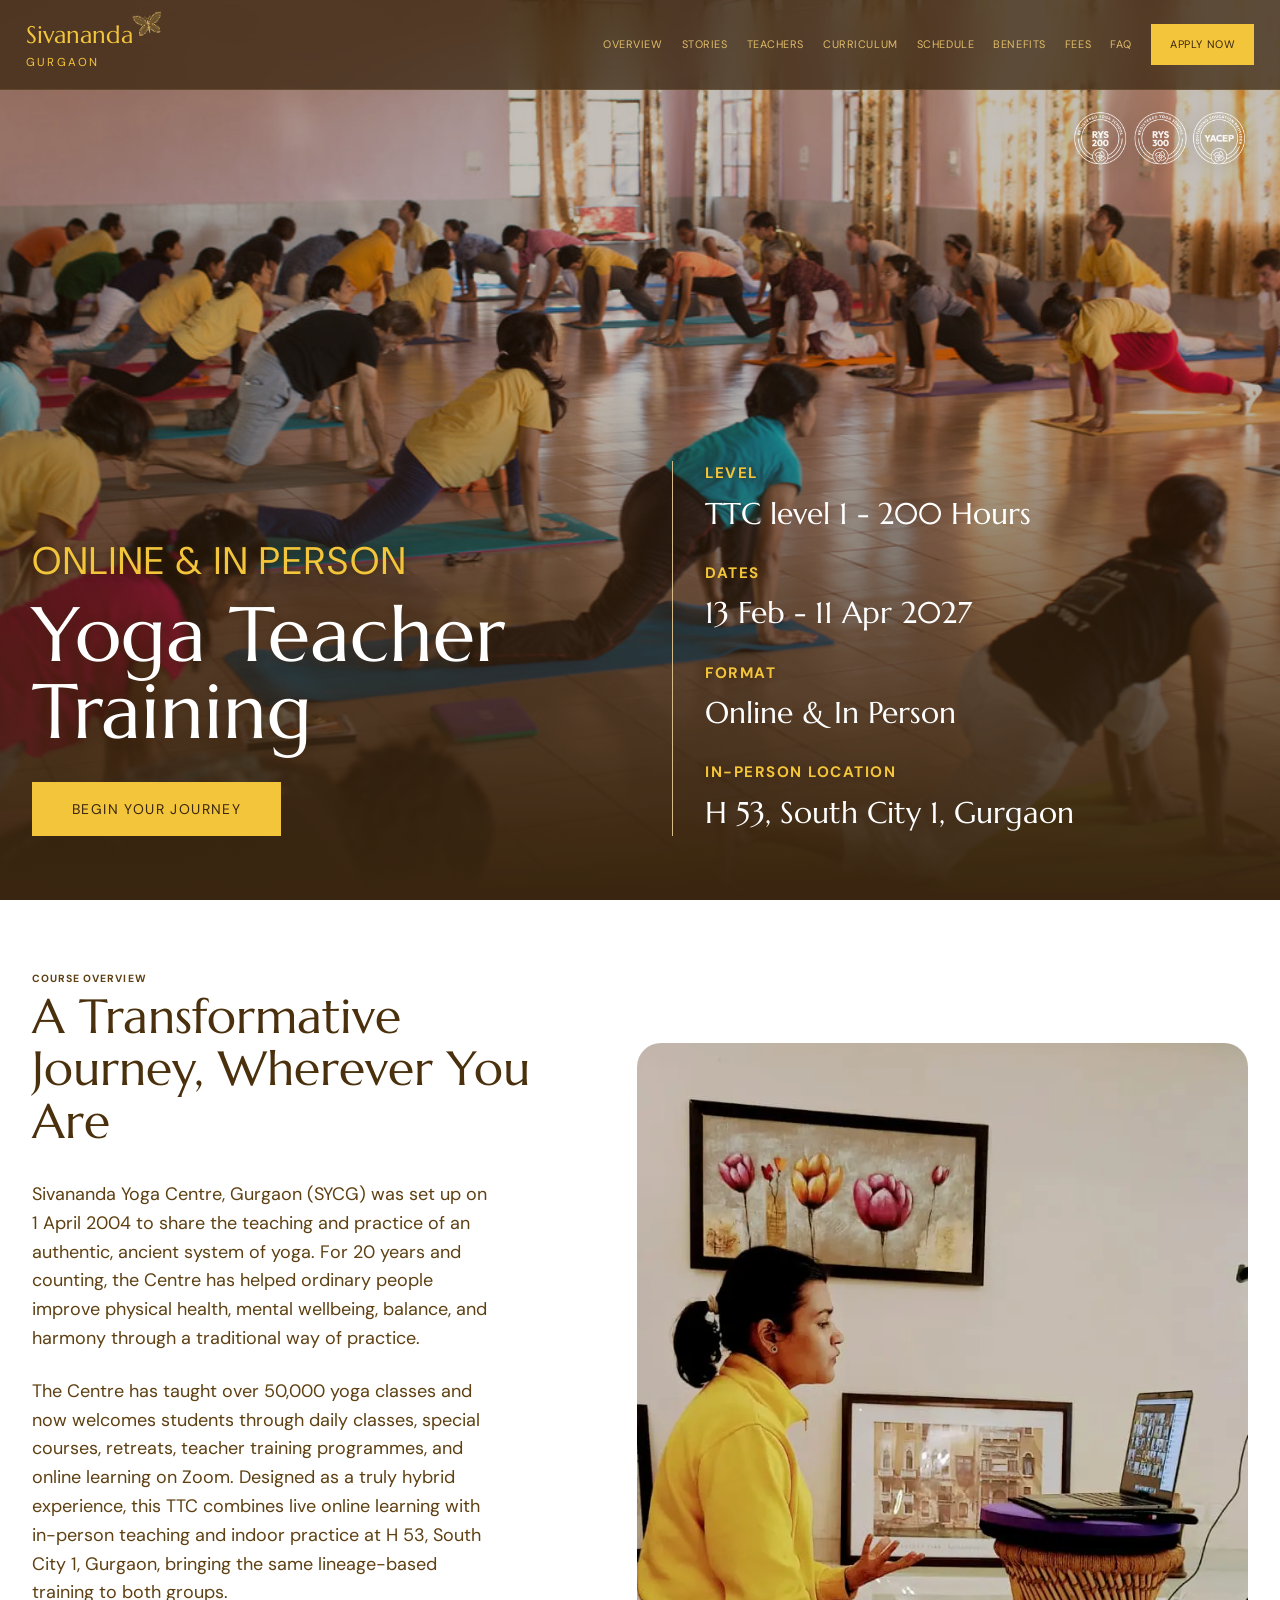
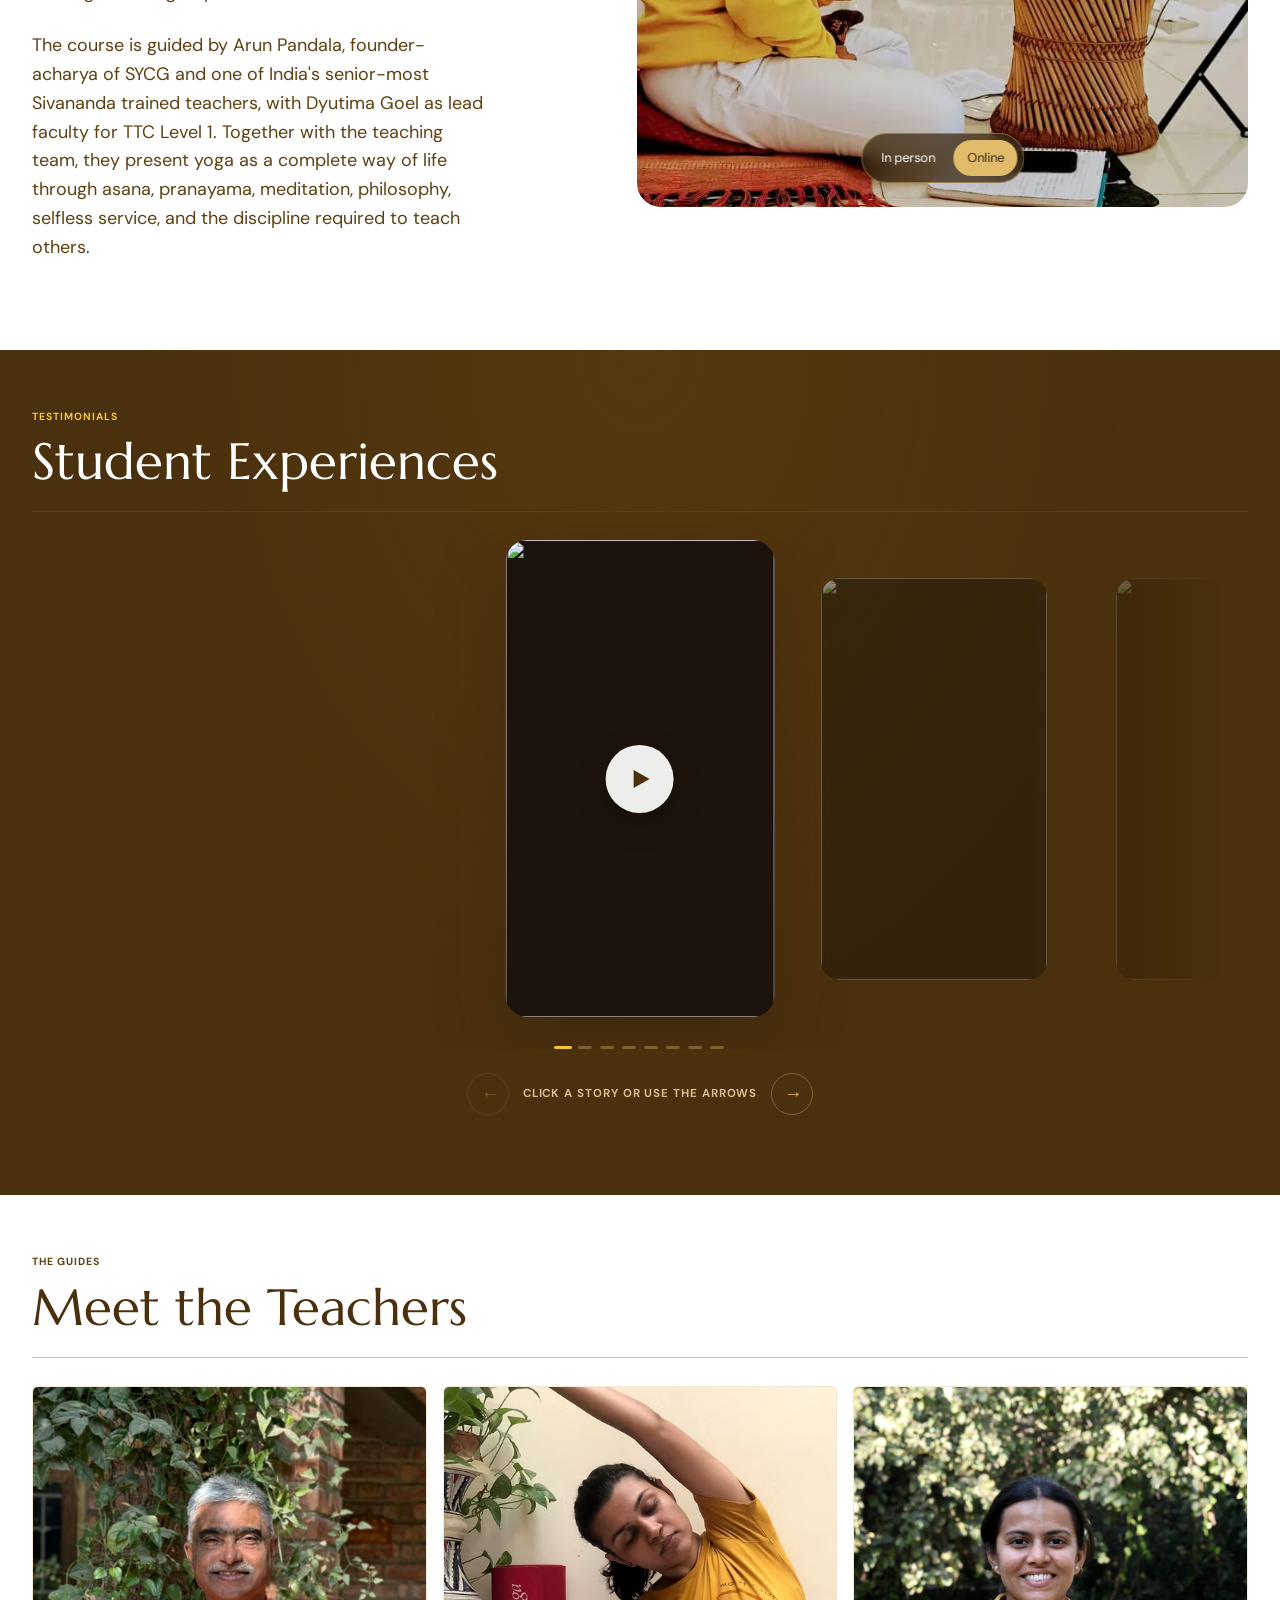
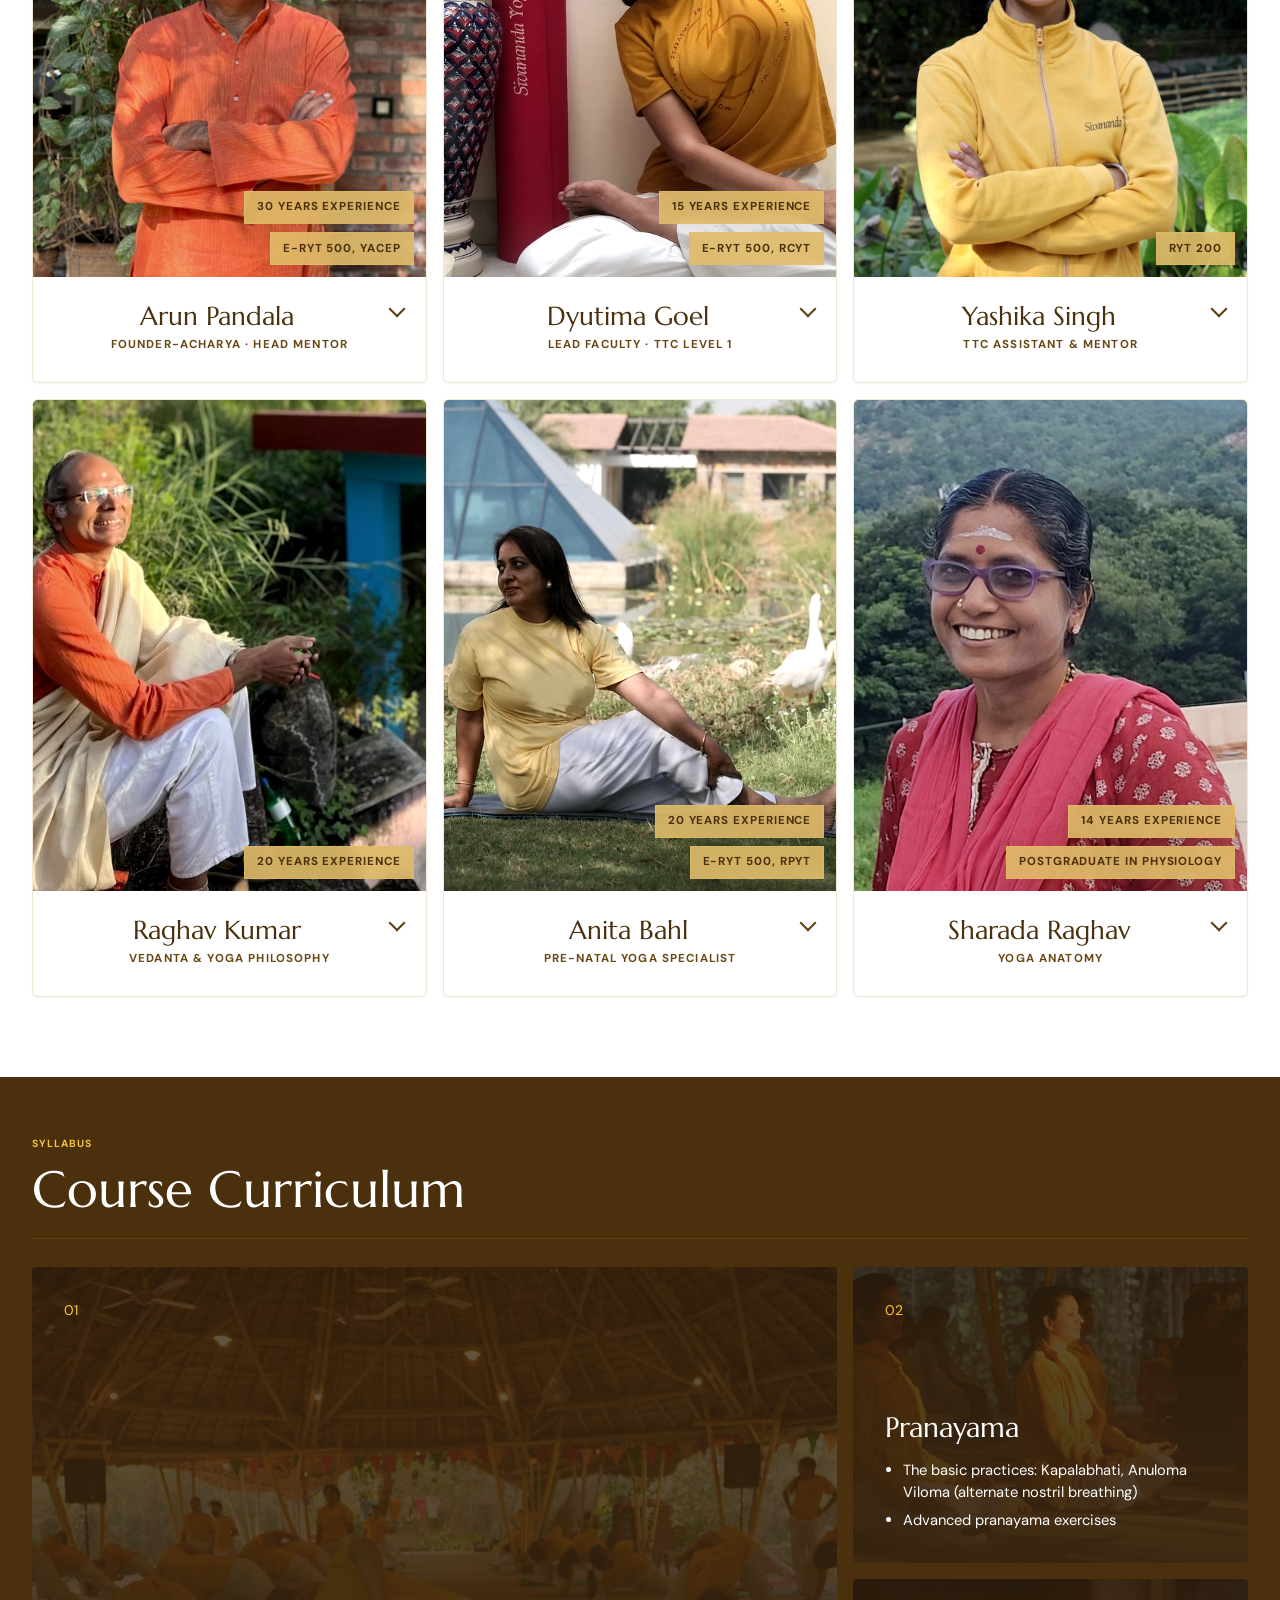
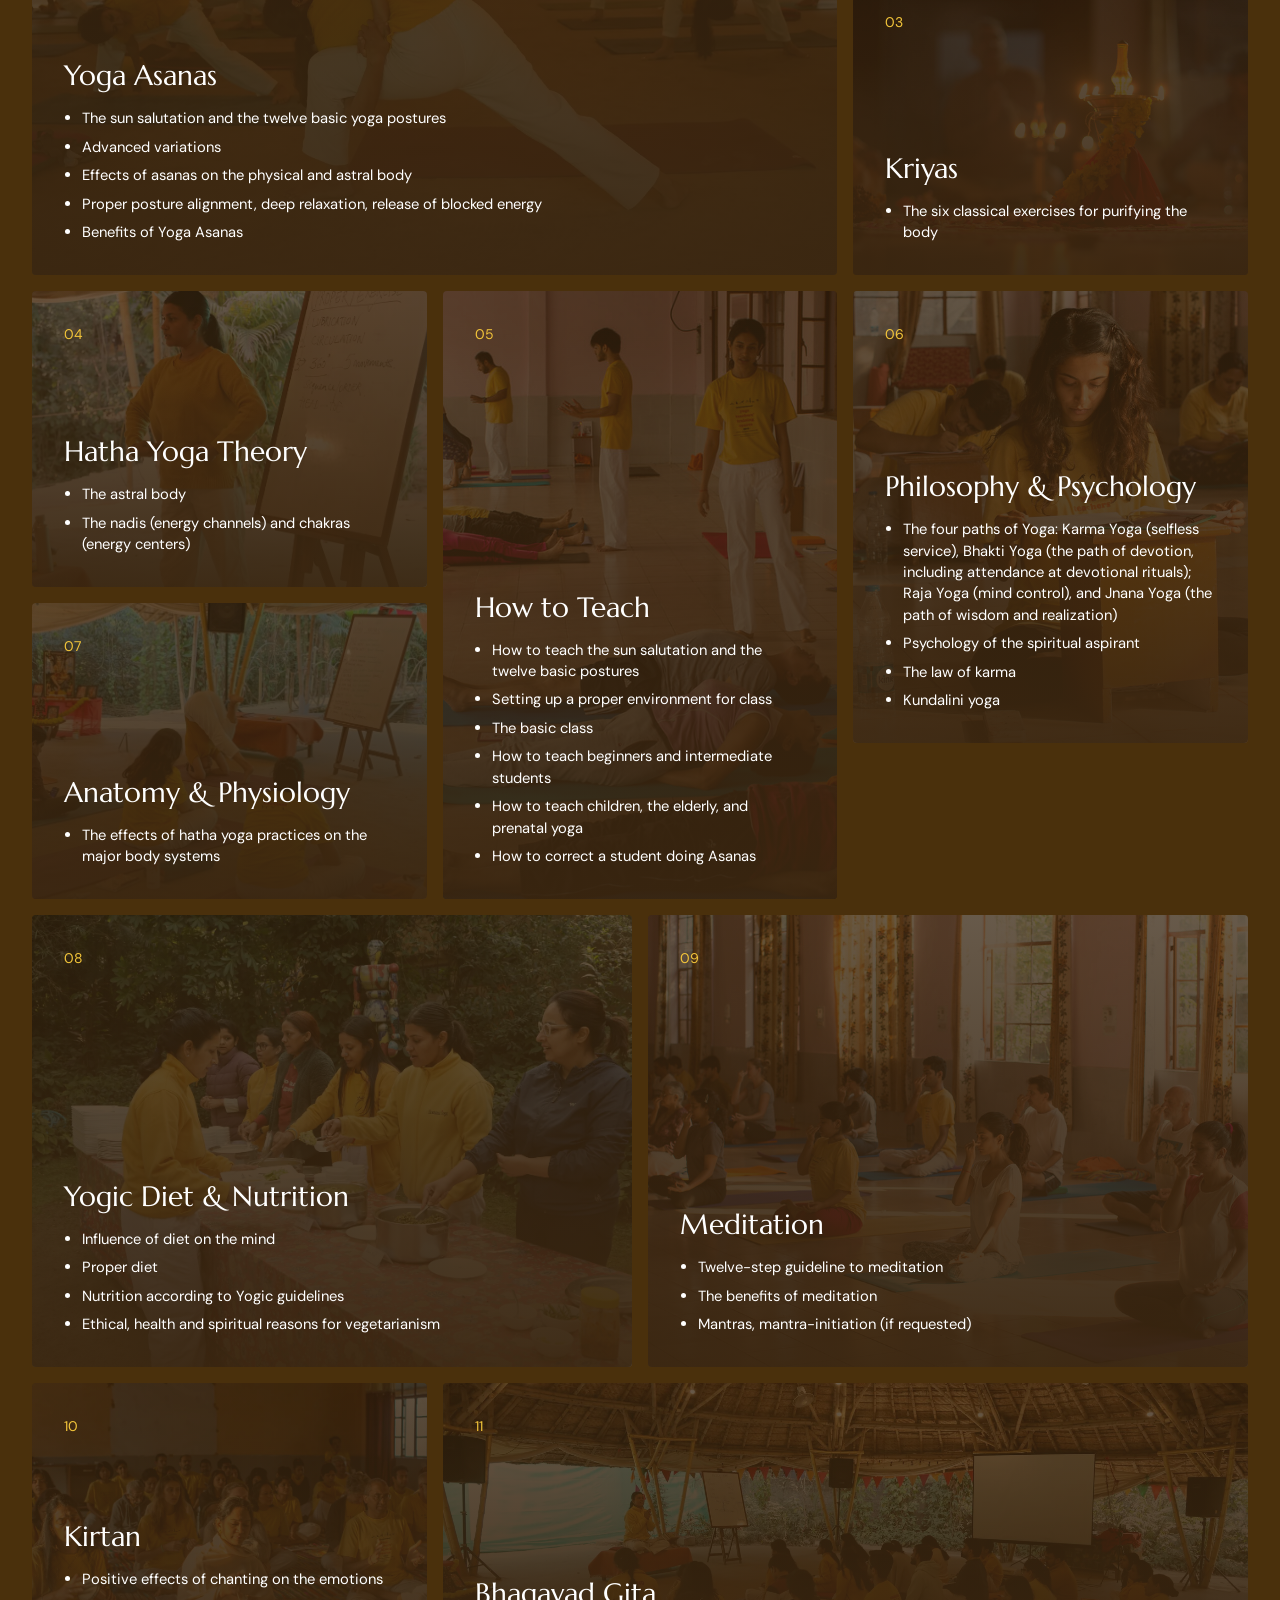
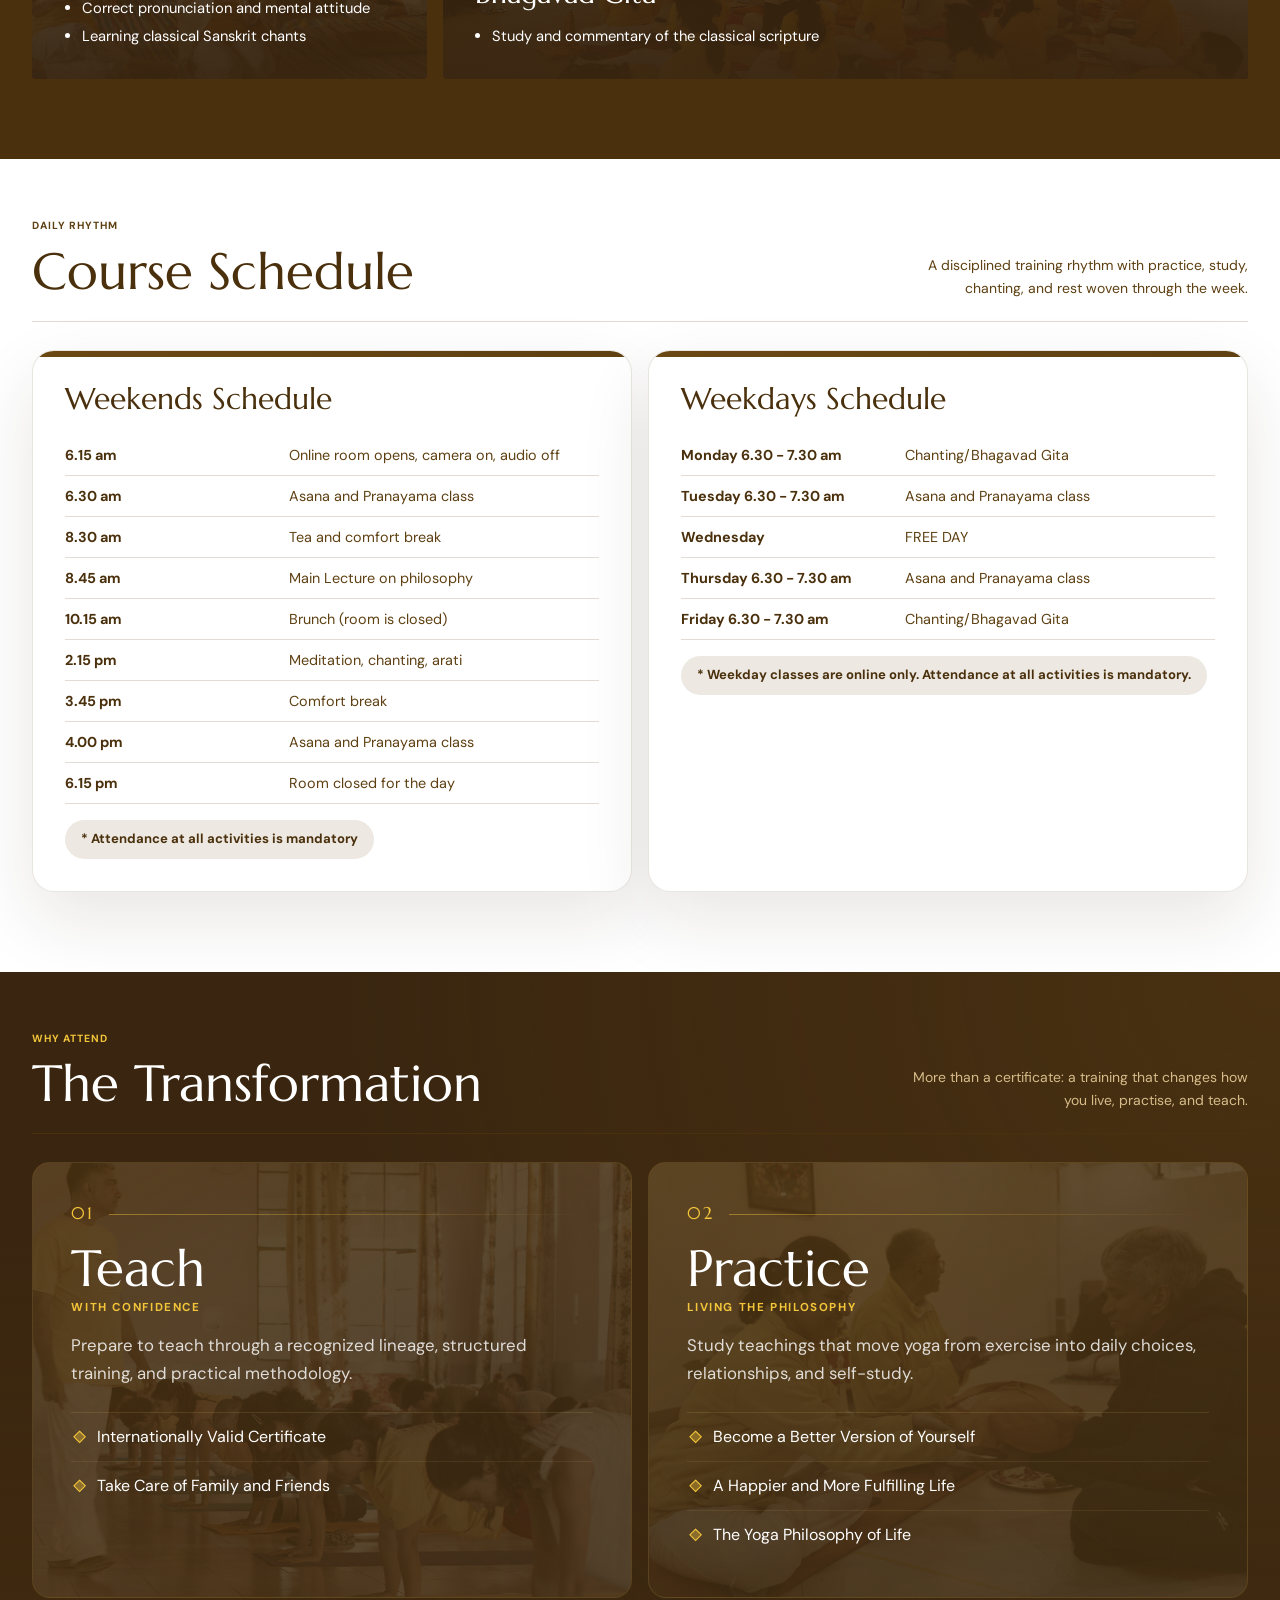
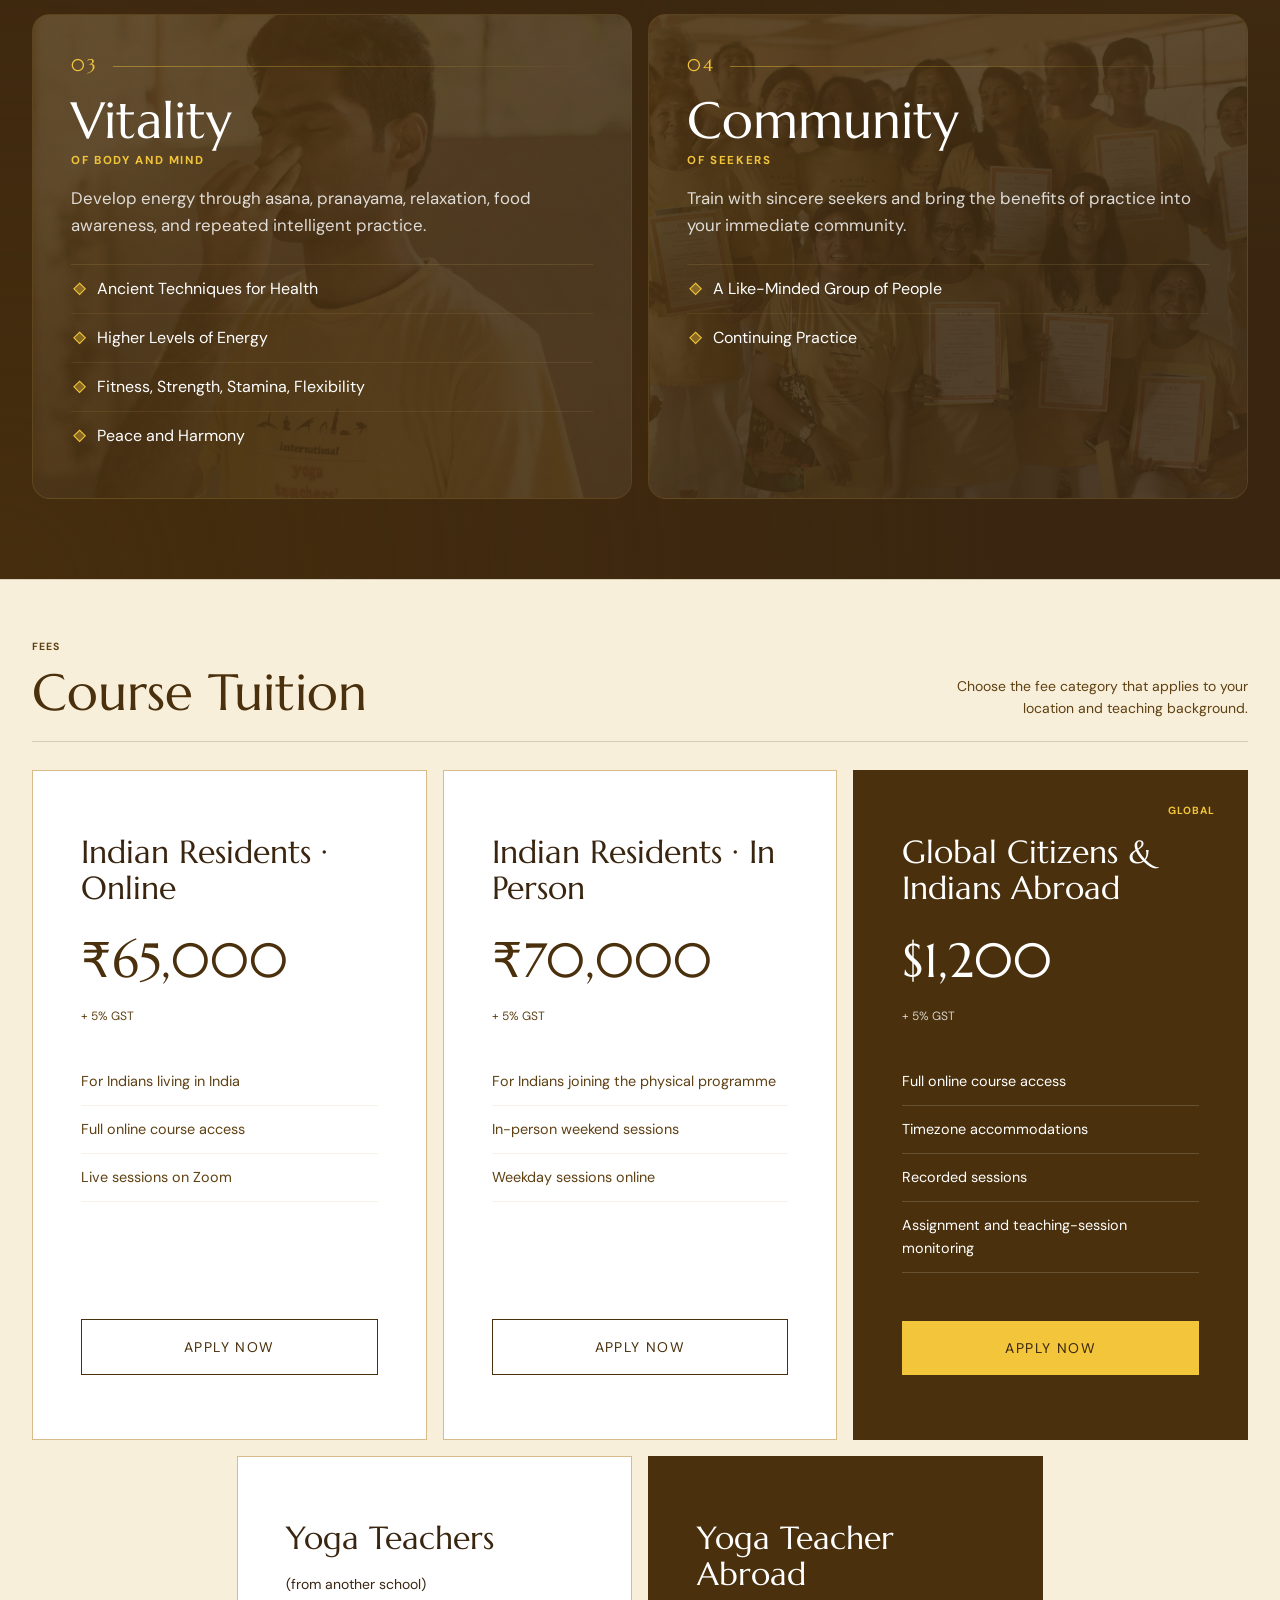
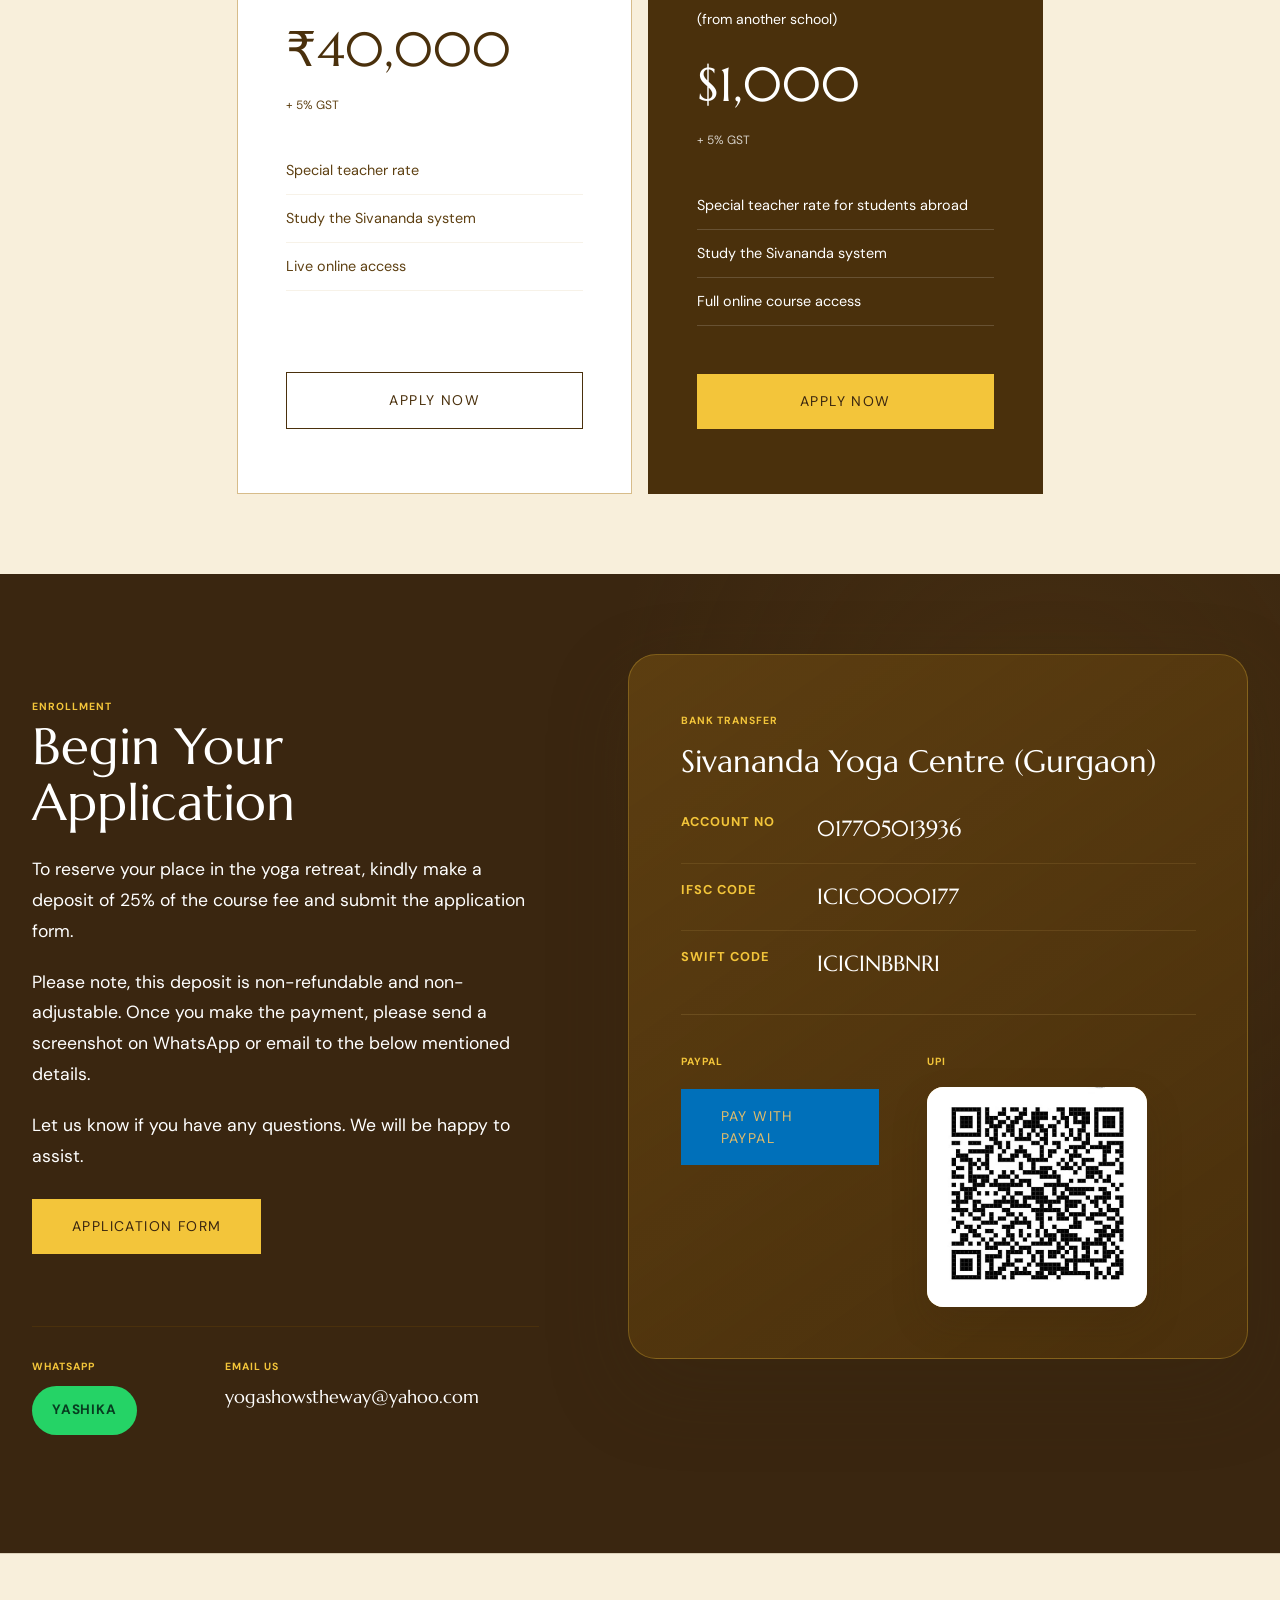
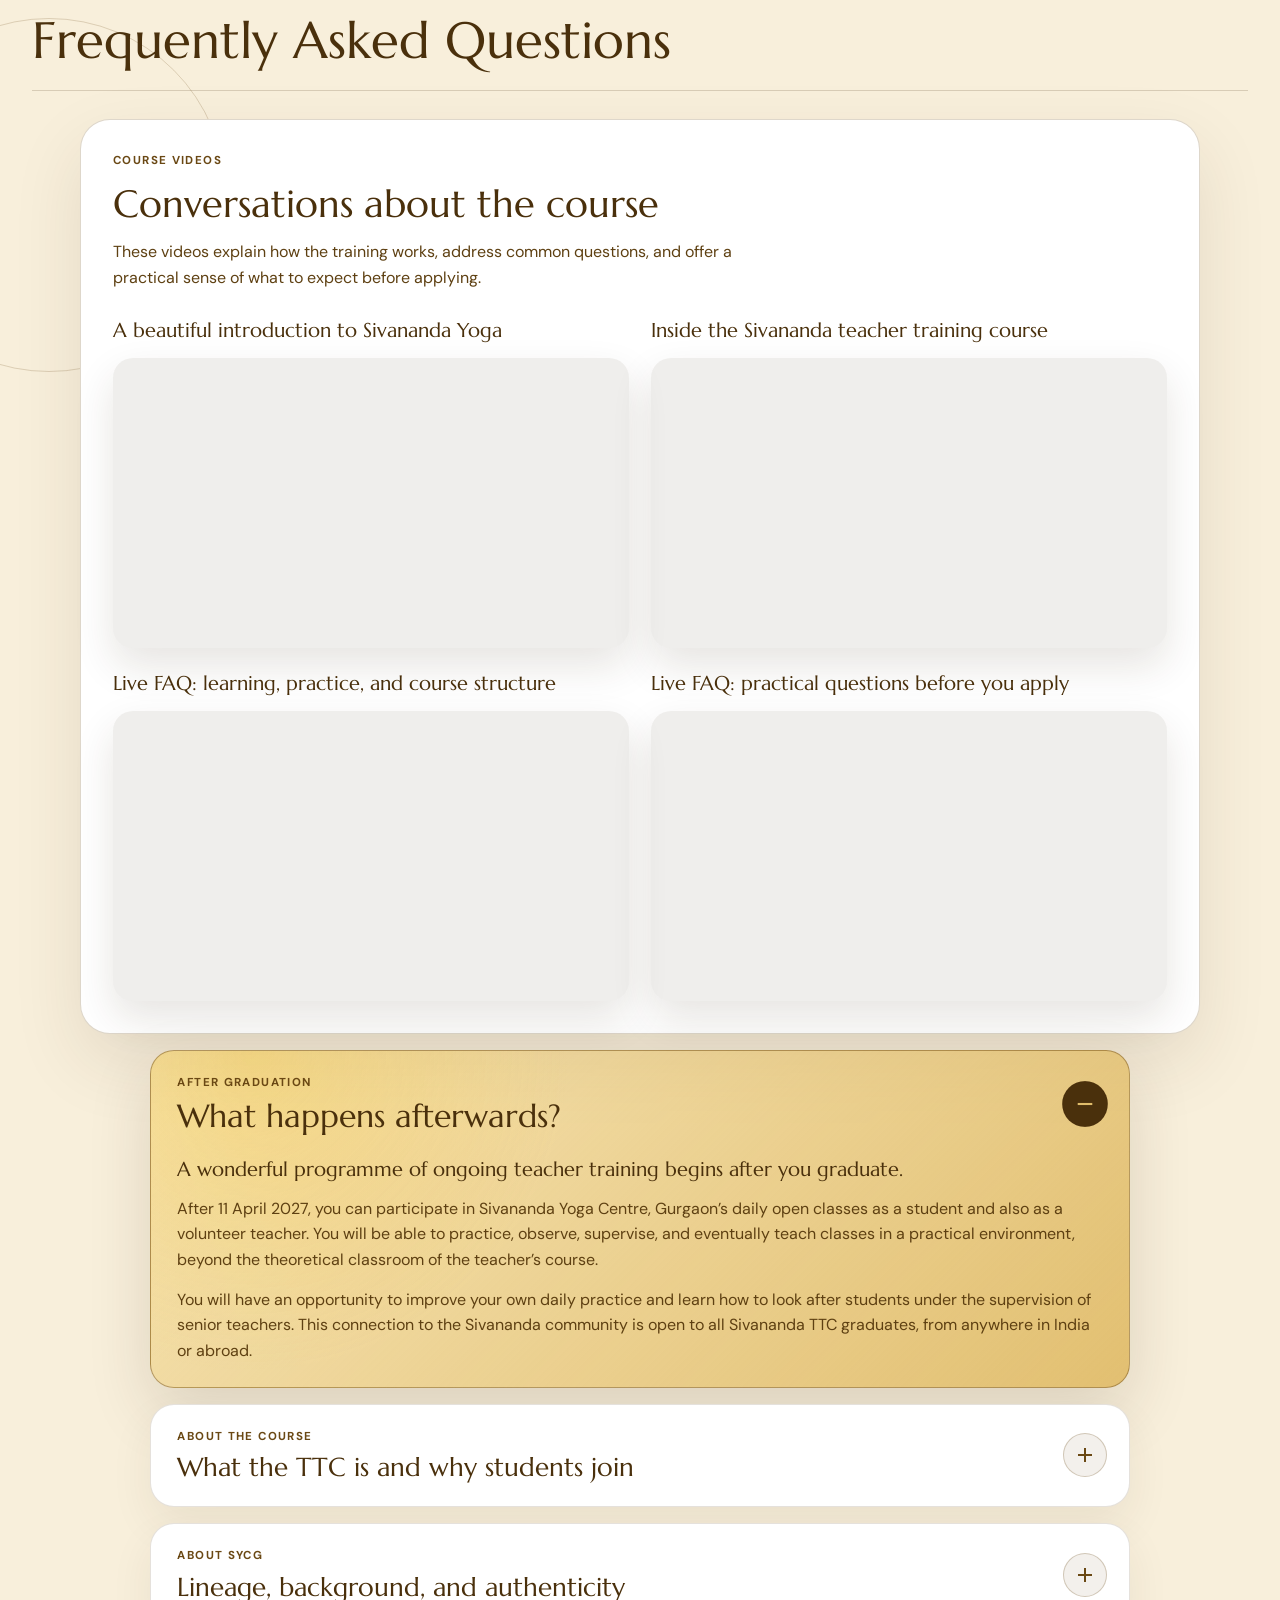
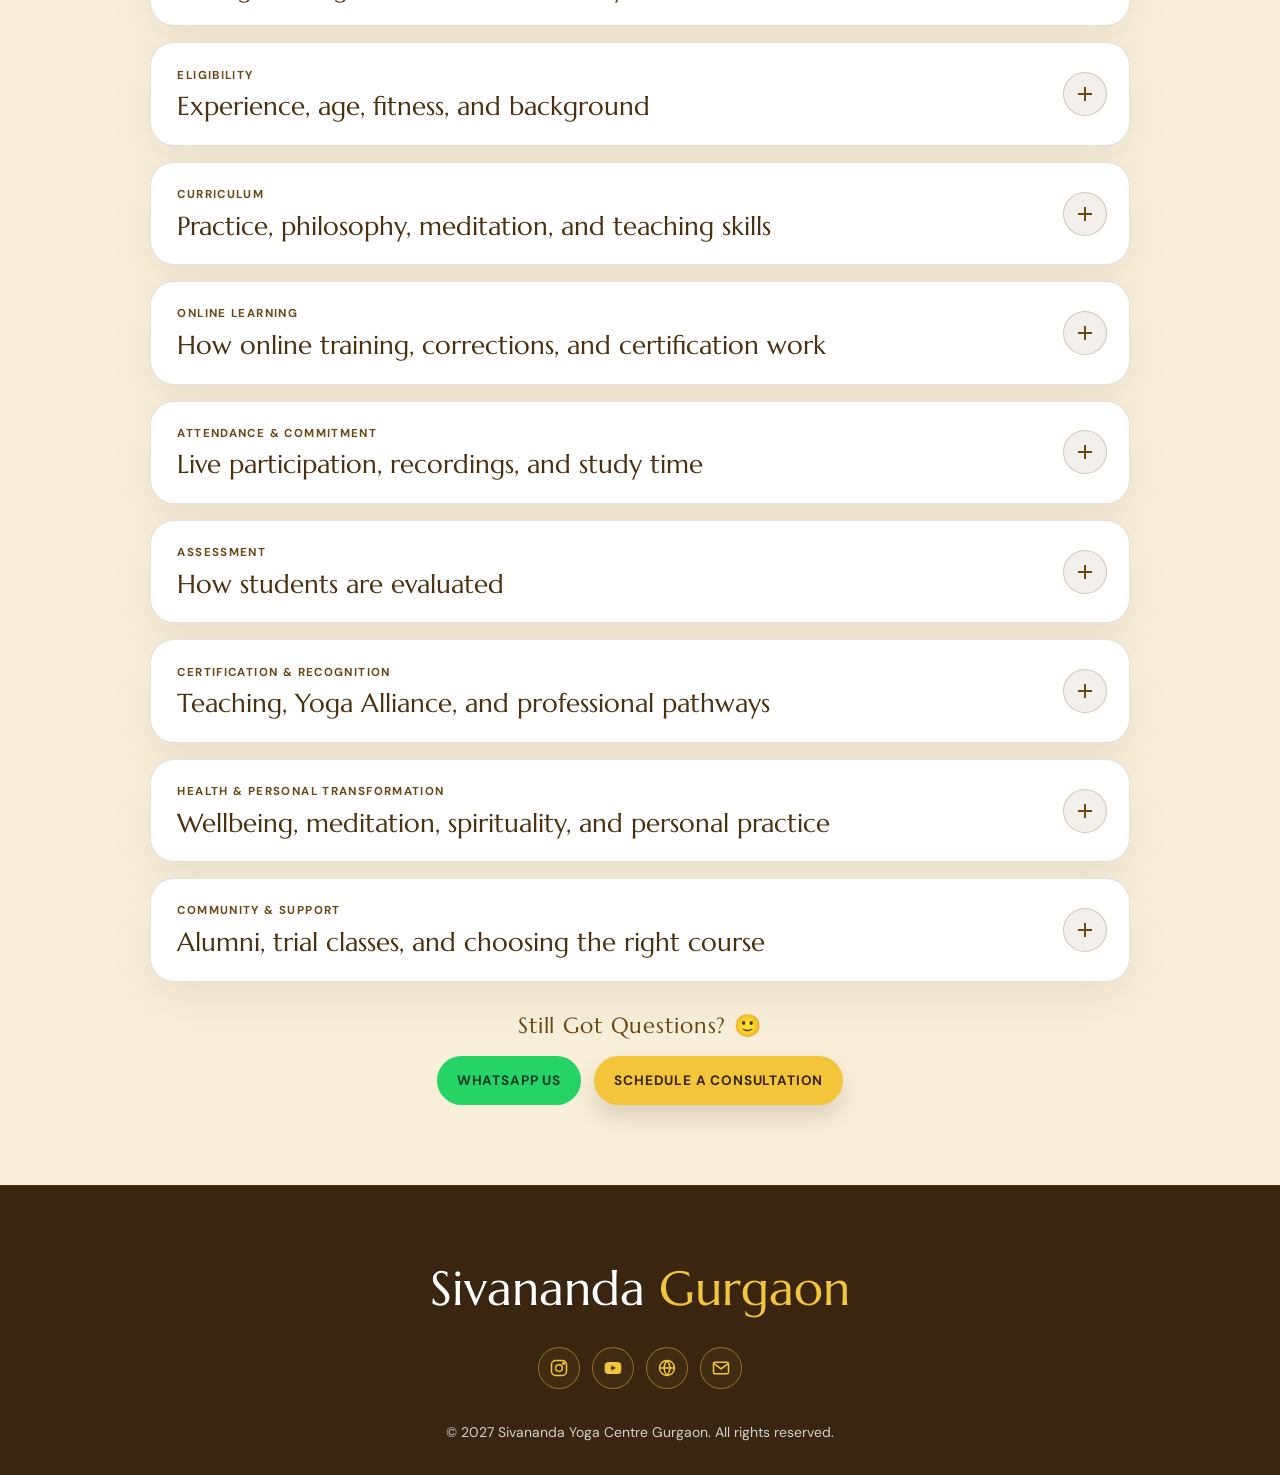
==== commit 2540e2c6: "more improvement" ====
--- a/index.html
+++ b/index.html
@@ -16,11 +16,11 @@
       property="og:description"
       content="Online and in-person International Yoga Teacher Training Course Level I by Sivananda Yoga Centre Gurgaon. 13 February to 11 April 2027."
     >
-    <meta property="og:image" content="https://www.sivanandayogattc.com/assets/og-image.jpg">
-    <meta property="og:image:secure_url" content="https://www.sivanandayogattc.com/assets/og-image.jpg">
+    <meta property="og:image" content="https://www.sivanandayogattc.com/assets/header-alt-2.jpg">
+    <meta property="og:image:secure_url" content="https://www.sivanandayogattc.com/assets/header-alt-2.jpg">
     <meta property="og:image:type" content="image/jpeg">
-    <meta property="og:image:width" content="1200">
-    <meta property="og:image:height" content="630">
+    <meta property="og:image:width" content="1024">
+    <meta property="og:image:height" content="683">
     <meta property="og:image:alt" content="Sivananda students meditating in morning light">
     <link rel="preconnect" href="https://fonts.googleapis.com">
     <link rel="preconnect" href="https://fonts.gstatic.com" crossorigin>
@@ -29,6 +29,11 @@
       rel="stylesheet"
     >
     <link rel="stylesheet" href="styles.css">
+    <script>
+      if ("IntersectionObserver" in window && !window.matchMedia("(prefers-reduced-motion: reduce)").matches) {
+        document.documentElement.classList.add("reveal-ready");
+      }
+    </script>
   </head>
   <body>
     <nav>
@@ -68,12 +73,12 @@
       </a>
       <div class="nav-links">
         <a href="#overview">Overview</a>
+        <a href="#testimonials">Stories</a>
+        <a href="#teachers">Teachers</a>
         <a href="#curriculum">Curriculum</a>
         <a href="#schedule">Schedule</a>
         <a href="#benefits">Benefits</a>
-        <a href="#teachers">Teachers</a>
         <a href="#pricing">Fees</a>
-        <a href="#testimonials">Stories</a>
         <a href="#faq">FAQ</a>
         <a href="#apply" class="btn btn-primary nav-cta">Apply N<span class="apply-o">o</span>w</a>
       </div>
@@ -81,7 +86,7 @@
 
     <section class="hero">
       <div class="hero-img-container">
-        <img src="assets/asanas.webp" alt="Sivananda students meditating in morning light">
+        <img src="assets/header-alt-2.jpg" alt="Sivananda students meditating in morning light">
         <div class="hero-gradient"></div>
       </div>
 
@@ -145,634 +150,20 @@
         </div>
         <div class="overview-image">
           <img
-            class="overview-image-option is-active"
+            class="overview-image-option overview-image-in-person is-active"
+            src="assets/in-person.jpg"
+            alt="Students practising yoga in person at Sivananda Yoga Centre Gurgaon"
+            data-overview-image="in-person"
+          >
+          <img
+            class="overview-image-option"
             src="assets/courseoverview.webp"
             alt="Online Hatha yoga theory class at Sivananda training"
             data-overview-image="online"
           >
-          <img
-            class="overview-image-option"
-            src="assets/inperson.jpeg"
-            alt="Students practising yoga in person at Sivananda Yoga Centre Gurgaon"
-            data-overview-image="in-person"
-          >
           <div class="overview-image-switcher" aria-label="Choose course view">
-            <button class="is-active" type="button" data-overview-view="online" aria-pressed="true">Online</button>
-            <button type="button" data-overview-view="in-person" aria-pressed="false">In person</button>
-          </div>
-        </div>
-      </div>
-    </section>
-
-    <section id="curriculum" class="curriculum">
-      <div class="container">
-        <div class="section-header">
-          <div>
-            <span class="label">Syllabus</span>
-            <h2 class="section-title">Course Curriculum</h2>
-          </div>
-        </div>
-
-        <div class="bento-grid">
-          <div class="bento-item" tabindex="0">
-            <img src="assets/asanas2.webp" alt="Yoga Asanas">
-            <div class="bento-content">
-              <span class="bento-num">01</span>
-              <div>
-                <h3 class="bento-title">Yoga Asanas</h3>
-                <ul class="bento-details">
-                  <li>The sun salutation and the twelve basic yoga postures</li>
-                  <li>Advanced variations</li>
-                  <li>Effects of asanas on the physical and astral body</li>
-                  <li>Proper posture alignment, deep relaxation, release of blocked energy</li>
-                  <li>Benefits of Yoga Asanas</li>
-                </ul>
-              </div>
-            </div>
-          </div>
-
-          <div class="bento-item" tabindex="0">
-            <img class="bento-img-rotate" src="assets/CS2A2836.webp" alt="Pranayama practice">
-            <div class="bento-content">
-              <span class="bento-num">02</span>
-              <div>
-                <h3 class="bento-title">Pranayama</h3>
-                <ul class="bento-details">
-                  <li>The basic practices: Kapalabhati, Anuloma Viloma (alternate nostril breathing)</li>
-                  <li>Advanced pranayama exercises</li>
-                </ul>
-              </div>
-            </div>
-          </div>
-
-          <div class="bento-item" tabindex="0">
-            <img src="assets/kriyas.webp" alt="Kriyas">
-            <div class="bento-content">
-              <span class="bento-num">03</span>
-              <div>
-                <h3 class="bento-title">Kriyas</h3>
-                <ul class="bento-details">
-                  <li>The six classical exercises for purifying the body</li>
-                </ul>
-              </div>
-            </div>
-          </div>
-
-          <div class="bento-item" tabindex="0">
-            <img class="bento-img-rotate bento-img-hatha-yoga" src="assets/hathayoga2.webp" alt="Hatha Yoga Theory">
-            <div class="bento-content">
-              <span class="bento-num">04</span>
-              <div>
-                <h3 class="bento-title">Hatha Yoga Theory</h3>
-                <ul class="bento-details">
-                  <li>The astral body</li>
-                  <li>The nadis (energy channels) and chakras (energy centers)</li>
-                </ul>
-              </div>
-            </div>
-          </div>
-
-          <div class="bento-item" tabindex="0">
-            <img class="bento-img-rotate" src="assets/howtoteach2.JPG" alt="How to Teach">
-      
-            <div class="bento-content">
-              <span class="bento-num">05</span>
-              <div>
-                <h3 class="bento-title">How to Teach</h3>
-                <ul class="bento-details">
-                  <li>How to teach the sun salutation and the twelve basic postures</li>
-                  <li>Setting up a proper environment for class</li>
-                  <li>The basic class</li>
-                  <li>How to teach beginners and intermediate students</li>
-                  <li>How to teach children, the elderly, and prenatal yoga</li>
-                  <li>How to correct a student doing Asanas</li>
-                </ul>
-              </div>
-            </div>
-          </div>
-
-          <div class="bento-item" tabindex="0">
-            <img src="assets/philosophy_psychology.avif" alt="Yoga Philosophy and Psychology">
-            <div class="bento-content">
-              <span class="bento-num">06</span>
-              <div>
-                <h3 class="bento-title">Philosophy &amp; Psychology</h3>
-                <ul class="bento-details">
-                  <li>The four paths of Yoga: Karma Yoga (selfless service), Bhakti Yoga (the path of devotion, including attendance at devotional rituals); Raja Yoga (mind control), and Jnana Yoga (the path of wisdom and realization)</li>
-                  <li>Psychology of the spiritual aspirant</li>
-                  <li>The law of karma</li>
-                  <li>Kundalini yoga</li>
-                </ul>
-              </div>
-            </div>
-          </div>
-
-          <div class="bento-item" tabindex="0">
-            <img src="assets/anatomy2.webp" alt="Anatomy and Physiology">
-            <div class="bento-content">
-              <span class="bento-num">07</span>
-              <div>
-                <h3 class="bento-title">Anatomy &amp; Physiology</h3>
-                <ul class="bento-details">
-                  <li>The effects of hatha yoga practices on the major body systems</li>
-                </ul>
-              </div>
-            </div>
-          </div>
-
-          <div class="bento-item" tabindex="0">
-            <img src="assets/CS2A2937.webp" alt="Yogic Diet and Nutrition">
-            <div class="bento-content">
-              <span class="bento-num">08</span>
-              <div>
-                <h3 class="bento-title">Yogic Diet &amp; Nutrition</h3>
-                <ul class="bento-details">
-                  <li>Influence of diet on the mind</li>
-                  <li>Proper diet</li>
-                  <li>Nutrition according to Yogic guidelines</li>
-                  <li>Ethical, health and spiritual reasons for vegetarianism</li>
-                </ul>
-              </div>
-            </div>
-          </div>
-
-          <div class="bento-item" tabindex="0">
-            <img class="bento-img-rotate bento-img-meditation" src="assets/meditation.webp" alt="Meditation">
-            <div class="bento-content">
-              <span class="bento-num">09</span>
-              <div>
-                <h3 class="bento-title">Meditation</h3>
-                <ul class="bento-details">
-                  <li>Twelve-step guideline to meditation</li>
-                  <li>The benefits of meditation</li>
-                  <li>Mantras, mantra-initiation (if requested)</li>
-                </ul>
-              </div>
-            </div>
-          </div>
-
-          <div class="bento-item" tabindex="0">
-            <img src="assets/kirtan.webp" alt="Kirtan">
-            <div class="bento-content">
-              <span class="bento-num">10</span>
-              <div>
-                <h3 class="bento-title">Kirtan</h3>
-                <ul class="bento-details">
-                  <li>Positive effects of chanting on the emotions</li>
-                  <li>Correct pronunciation and mental attitude</li>
-                  <li>Learning classical Sanskrit chants</li>
-                </ul>
-              </div>
-            </div>
-          </div>
-
-          <div class="bento-item" tabindex="0">
-            <img src="assets/gita.webp" alt="Bhagavad Gita">
-            <div class="bento-content">
-              <span class="bento-num">11</span>
-              <div>
-                <h3 class="bento-title">Bhagavad Gita</h3>
-                <ul class="bento-details">
-                  <li>Study and commentary of the classical scripture</li>
-                </ul>
-              </div>
-            </div>
-          </div>
-        </div>
-      </div>
-    </section>
-
-    <section id="schedule" class="schedule">
-      <div class="container">
-        <div class="section-header schedule-header">
-          <div>
-            <span class="label">Daily Rhythm</span>
-            <h2 class="section-title color-dark-olive">Course Schedule</h2>
-          </div>
-          <p class="text-sm section-note">A disciplined training rhythm with practice, study, chanting, and rest woven through the week.</p>
-        </div>
-
-        <div class="schedule-container">
-          <div class="schedule-card">
-            <h3>Weekends Schedule</h3>
-            <div class="schedule-list">
-              <p><strong>6.15 am</strong> <span>Online room opens, camera on, audio off</span></p>
-              <p><strong>6.30 am</strong> <span>Asana and Pranayama class</span></p>
-              <p><strong>8.30 am</strong> <span>Tea and comfort break</span></p>
-              <p><strong>8.45 am</strong> <span>Main Lecture on philosophy</span></p>
-              <p><strong>10.15 am</strong> <span>Brunch (room is closed)</span></p>
-              <p><strong>2.15 pm</strong> <span>Meditation, chanting, arati</span></p>
-              <p><strong>3.45 pm</strong> <span>Comfort break</span></p>
-              <p><strong>4.00 pm</strong> <span>Asana and Pranayama class</span></p>
-              <p><strong>6.15 pm</strong> <span>Room closed for the day</span></p>
-            </div>
-            <p class="schedule-note">* Attendance at all activities is mandatory</p>
-          </div>
-
-          <div class="schedule-card">
-            <h3>Weekdays Schedule</h3>
-            <div class="schedule-list">
-              <p><strong>Monday 6.30 - 7.30 am</strong> <span>Chanting/Bhagavad Gita</span></p>
-              <p><strong>Tuesday 6.30 - 7.30 am</strong> <span>Asana and Pranayama class</span></p>
-              <p><strong>Wednesday</strong> <span>FREE DAY</span></p>
-              <p><strong>Thursday 6.30 - 7.30 am</strong> <span>Asana and Pranayama class</span></p>
-              <p><strong>Friday 6.30 - 7.30 am</strong> <span>Chanting/Bhagavad Gita</span></p>
-            </div>
-            <p class="schedule-note">* Weekday classes are online only. Attendance at all activities is mandatory.</p>
-          </div>
-        </div>
-      </div>
-    </section>
-
-    <section id="benefits" class="benefits">
-      <div class="container">
-        <div class="section-header">
-          <div>
-            <span class="label color-khaki">Why Attend</span>
-            <h2 class="section-title">The Transformation</h2>
-          </div>
-        </div>
-
-        <div class="benefits-grid">
-          <article class="benefit-card">
-            <h3 class="benefit-card-heading-inline"><span>Teach</span><span>with confidence</span></h3>
-            <!-- <p>Prepare to teach through a recognized lineage, structured training, and practical methodology.</p> -->
-            <ul>
-              <li>Internationally Valid Certificate</li>
-              <li>Take Care of Family and Friends</li>
-            </ul>
-          </article>
-
-          <article class="benefit-card">
-            <h3 class="benefit-card-heading-inline"><span>Practice</span><span>living the philosophy</span></h3>
-            <!-- <p>Study teachings that move yoga from exercise into daily choices, relationships, and self-study.</p> -->
-            <ul>
-              <li>Become a Better Version of Yourself</li>
-              <li>A Happier and More Fulfilling Life</li>
-              <li>The Yoga Philosophy of Life</li>
-            </ul>
-          </article>
-
-          <article class="benefit-card">
-            <h3 class="benefit-card-heading-inline"><span>Vitality</span><span>of body and mind</span></h3>
-            <!-- <p>Develop energy through asana, pranayama, relaxation, food awareness, and repeated intelligent practice.</p> -->
-            <ul>
-              <li>Ancient Techniques for Health</li>
-              <li>Higher Levels of Energy</li>
-              <li>Fitness, Strength, Stamina, Flexibility</li>
-              <li>Peace and Harmony</li>
-            </ul>
-          </article>
-
-          <article class="benefit-card">
-            <h3 class="benefit-card-heading-inline"><span>Community</span><span>of seekers</span></h3>
-            <!-- <p>Train with sincere seekers and bring the benefits of practice into your immediate community.</p> -->
-            <ul>
-              <li>A Like-Minded Group of People</li>
-              <li>Continuing Practice</li>
-            </ul>
-          </article>
-        </div>
-
-      </div>
-    </section>
-
-    <section id="teachers" class="teachers">
-      <div class="container">
-        <div class="section-header teacher-header">
-          <div>
-            <span class="label">The Guides</span>
-            <h2 class="section-title color-dark-olive">Meet the Teachers</h2>
-          </div>
-        </div>
-
-        <div class="teachers-grid">
-          <article class="teacher-card" tabindex="0">
-            <div class="teacher-img">
-              <img src="assets/arunpandala.jpg" alt="Arun Pandala">
-              <div class="teacher-tags" aria-label="Arun Pandala qualifications">
-                <span class="teacher-tag">30 years experience</span>
-                <span class="teacher-tag">E-RYT 500, YACEP</span>
-              </div>
-            </div>
-            <div class="teacher-info">
-              <h4>Arun Pandala</h4>
-              <p class="teacher-role">Founder-Acharya &middot; Head Mentor</p>
-              <span class="teacher-expand" aria-hidden="true"></span>
-              <div class="teacher-bio">
-                <div class="teacher-bio-inner">
-                  <p>
-                    Arun Pandala is one of the senior-most Sivananda teachers in the world. He did his teacher
-                    training in 1995, and has since mentored thousands of students and teachers across India and
-                    around the world. Arun is the founder-acharya of Sivananda Yoga Centre, Gurgaon, set up in
-                    2004 to bring an authentic lineage of yoga to all people.
-                  </p>
-                  <p>
-                    Arun teaches with great energy, vast experience, deep insight, simple wisdom and dry humour.
-                    A teacher of teachers and a grandmaster in the field of yoga, he is the head mentor and
-                    guide to the Yoga Teacher Training Course.
-                  </p>
-                </div>
-              </div>
-            </div>
-          </article>
-
-          <article class="teacher-card" tabindex="0">
-            <div class="teacher-img">
-              <img src="assets/DyutimaGoel.avif" alt="Dyutima Goel">
-              <div class="teacher-tags" aria-label="Dyutima Goel qualifications">
-                <span class="teacher-tag">15 years experience</span>
-                <span class="teacher-tag">E-RYT 500, RCYT</span>
-              </div>
-            </div>
-            <div class="teacher-info">
-              <h4>Dyutima Goel</h4>
-              <p class="teacher-role">Lead Faculty &middot; TTC Level 1</p>
-              <span class="teacher-expand" aria-hidden="true"></span>
-              <div class="teacher-bio">
-                <div class="teacher-bio-inner">
-                  <p>
-                    Getting star reviews sprinkled with delight and coated with the all-abiding love of her
-                    students has been a hallmark of Dyutima Goel&rsquo;s journey as a yoga teacher since 2011.
-                    Strong, agile, superbly flexible and one hundred per cent dedicated to personal practice,
-                    Dyutima walks the talk.
-                  </p>
-                  <p>
-                    She wins hearts and commitment to yoga from those whom she teaches with her unique sense of
-                    how to awaken someone&rsquo;s inner potential. She is one of India&rsquo;s most admired and
-                    highly acclaimed Sivananda teachers and is the lead faculty in the Yoga Teacher
-                    Training Course Level 1.
-                  </p>
-                </div>
-              </div>
-            </div>
-          </article>
-
-          <article class="teacher-card" tabindex="0">
-            <div class="teacher-img">
-              <img src="assets/yashika.jpeg" alt="Yashika Singh">
-              <div class="teacher-tags" aria-label="Yashika Singh qualifications">
-                <span class="teacher-tag">RYT 200</span>
-              </div>
-            </div>
-            <div class="teacher-info">
-              <h4>Yashika Singh</h4>
-              <p class="teacher-role">TTC Assistant &amp; Mentor</p>
-              <span class="teacher-expand" aria-hidden="true"></span>
-              <div class="teacher-bio">
-                <div class="teacher-bio-inner">
-                  <p>
-                    Yashika is young in experience, and way beyond her years in wisdom, hard work and
-                    comprehension of teaching and practice of yoga. In her short career as a yoga teacher, she
-                    has gone from teaching small parts of a Sivananda Open class, to assisting two
-                    internationally recognised Yoga Teacher Training courses.
-                  </p>
-                  <p>
-                    In between she has learnt and mastered the administration of Sivananda Gurgaon&rsquo;s daily
-                    online yoga programme, been upgraded for her sheer ability to being senior staff of
-                    Sivananda Gurgaon, interacting with freshers and seasoned practitioners, and ably assisting
-                    and teaching in many of the specialized courses which the Centre organises from time to
-                    time. Yashika brings steadiness, maturity and a great sense of purpose and promptness in
-                    dealing with students. Her presence in the teachers&rsquo; training course means that
-                    students have someone to turn to, someone whom they can depend on, for support, help and
-                    guidance, at all times.
-                  </p>
-                </div>
-              </div>
-            </div>
-          </article>
-
-          <article class="teacher-card" tabindex="0">
-            <div class="teacher-img">
-              <img src="assets/raghavkumar.avif" alt="Raghav Kumar">
-              <div class="teacher-tags" aria-label="Raghav Kumar qualifications">
-                <span class="teacher-tag">20 years experience</span>
-              </div>
-            </div>
-            <div class="teacher-info">
-              <h4>Raghav Kumar</h4>
-              <p class="teacher-role">Vedanta &amp; Yoga Philosophy</p>
-              <span class="teacher-expand" aria-hidden="true"></span>
-              <div class="teacher-bio">
-                <div class="teacher-bio-inner">
-                  <p>
-                    Raghav Kumar is a senior member of the Vedanta community in India. A direct disciple of
-                    Swami Dayananda, Raghav makes the complex subjects of Vedanta, Yoga philosophy, and the
-                    Bhagavad Gita digestible for a common person.
-                  </p>
-                  <p>
-                    His ability to translate the fundamentals of the Vedas and the Upanishads into practical
-                    anecdotes brings the ancient scriptures alive. His students often continue to connect with
-                    him for years after the TTC is over!
-                  </p>
-                </div>
-              </div>
-            </div>
-          </article>
-
-          <article class="teacher-card" tabindex="0">
-            <div class="teacher-img">
-              <img src="assets/anita.avif" alt="Anita Bahl">
-              <div class="teacher-tags" aria-label="Anita Bahl qualifications">
-                <span class="teacher-tag">20 years experience</span>
-                <span class="teacher-tag">E-RYT 500, RPYT</span>
-              </div>
-            </div>
-            <div class="teacher-info">
-              <h4>Anita Bahl</h4>
-              <p class="teacher-role">Pre-natal Yoga Specialist</p>
-              <span class="teacher-expand" aria-hidden="true"></span>
-              <div class="teacher-bio">
-                <div class="teacher-bio-inner">
-                  <p>
-                    Anita Bahl has trained nearly 1000 women in pre-natal yoga since 2010, making her one of
-                    India&rsquo;s senior teachers in Yoga during pregnancy.
-                  </p>
-                  <p>
-                    Her students have wonderful things to say about Anita and her classes &mdash; during
-                    pregnancy, child-birth and after. She will present the Sivananda pre-natal yoga class
-                    during the TTC.
-                  </p>
-                </div>
-              </div>
-            </div>
-          </article>
-
-          <article class="teacher-card" tabindex="0">
-            <div class="teacher-img">
-              <img class="teacher-img-sharada" src="assets/sharada-raghav.jpeg" alt="Sharada Raghav">
-              <div class="teacher-tags" aria-label="Sharada Raghav qualifications">
-                <span class="teacher-tag">14 years experience</span>
-                <span class="teacher-tag">Postgraduate in Physiology</span>
-              </div>
-            </div>
-            <div class="teacher-info">
-              <h4>Sharada Raghav</h4>
-              <p class="teacher-role">Yoga Anatomy</p>
-              <span class="teacher-expand" aria-hidden="true"></span>
-              <div class="teacher-bio">
-                <div class="teacher-bio-inner">
-                  <p>
-                    Sharada Raghav worked as Assistant Professor in Physiology in an allopathic medical hospital
-                    for over a decade before gravitating away from a regular medical career to pursue an
-                    alternative lifestyle based on Vedanta and Yoga at Thiruvannamalai, near Sri Ramana
-                    Maharshi&rsquo;s ashram, and occasionally teaching Yoga Anatomy and Ayurveda courses.
-                  </p>
-                  <p>
-                    She has a postgraduate degree in Physiology. She has been teaching Yoga Anatomy for over
-                    fourteen years in numerous 200-hour and 300-hour yoga courses in Bali, Dharmashala, Goa,
-                    and Cambodia. Her focus is on the functional anatomy of yoga, along the lines of Ray Long,
-                    Jules Mitchell, and David Keil.
-                  </p>
-                </div>
-              </div>
-            </div>
-          </article>
-        </div>
-      </div>
-    </section>
-
-    <section id="pricing" class="pricing">
-      <div class="container">
-        <div class="section-header pricing-header">
-          <div>
-            <span class="label">Fees</span>
-            <h2 class="section-title color-dark-olive">Course Tuition</h2>
-          </div>
-          <p class="text-sm section-note">Choose the fee category that applies to your location and teaching background.</p>
-        </div>
-
-        <div class="pricing-grid">
-          <div class="price-card">
-            <h3 class="price-tier">Indian Residents &middot; Online</h3>
-            <div class="price-amount">₹65,000</div>
-            <span class="gst-note">+ 5% GST</span>
-            <ul>
-              <li>For Indians living in India</li>
-              <li>Full online course access</li>
-              <li>Live sessions on Zoom</li>
-            </ul>
-            <a href="#apply" class="btn btn-outline">Apply Now</a>
-          </div>
-
-          <div class="price-card">
-            <h3 class="price-tier">Indian Residents &middot; In Person</h3>
-            <div class="price-amount">₹70,000</div>
-            <span class="gst-note">+ 5% GST</span>
-            <ul>
-              <li>For Indians joining the physical programme</li>
-              <li>In-person weekend sessions</li>
-              <li>Weekday sessions online</li>
-            </ul>
-            <a href="#apply" class="btn btn-outline">Apply Now</a>
-          </div>
-
-          <div class="price-card featured">
-            <span class="label global-label">Global</span>
-            <h3 class="price-tier">Global Citizens &amp; Indians Abroad</h3>
-            <div class="price-amount">$1,200</div>
-            <span class="gst-note">+ 5% GST</span>
-            <ul>
-              <li>Full online course access</li>
-              <li>Timezone accommodations</li>
-              <li>Recorded sessions</li>
-              <li>Assignment and teaching-session monitoring</li>
-            </ul>
-            <a href="#apply" class="btn btn-primary">Apply Now</a>
-          </div>
-
-          <div class="price-card">
-            <h3 class="price-tier">Yoga Teachers</h3>
-            <p class="text-sm teacher-rate">(from another school)</p>
-            <div class="price-amount">₹40,000</div>
-            <span class="gst-note">+ 5% GST</span>
-            <ul>
-              <li>Special teacher rate</li>
-              <li>Study the Sivananda system</li>
-              <li>Live online access</li>
-            </ul>
-            <a href="#apply" class="btn btn-outline">Apply Now</a>
-          </div>
-
-          <div class="price-card featured">
-            <h3 class="price-tier">Yoga Teacher Abroad</h3>
-            <p class="text-sm teacher-rate">(from another school)</p>
-            <div class="price-amount">$1,000</div>
-            <span class="gst-note">+ 5% GST</span>
-            <ul>
-              <li>Special teacher rate for students abroad</li>
-              <li>Study the Sivananda system</li>
-              <li>Full online course access</li>
-            </ul>
-            <a href="#apply" class="btn btn-primary">Apply Now</a>
-          </div>
-        </div>
-      </div>
-    </section>
-
-    <section id="apply" class="application">
-      <div class="container form-container">
-        <div class="form-info">
-          <span class="label color-khaki">Enrollment</span>
-          <h2>Begin Your Application</h2>
-          <p>
-            To reserve your place in the yoga retreat, kindly make a deposit of 25% of the course fee and
-            submit the application form.
-          </p>
-          <p>
-            Please note, this deposit is non-refundable and non-adjustable. Once you make the payment, please
-            send a screenshot on WhatsApp or email to the below mentioned details.
-          </p>
-          <p>Let us know if you have any questions. We will be happy to assist.</p>
-
-          <div class="application-actions">
-            <a href="https://forms.gle/iC8U6hRvWs4qrLy19" class="btn btn-primary" target="_blank" rel="noopener">Application Form</a>
-          </div>
-
-          <div class="contact-block">
-            <div class="contact-item">
-              <span class="label">WhatsApp</span>
-              <a href="https://wa.me/919878445850" class="contact-call-btn">Yashika</a>
-            </div>
-            <div class="contact-item">
-              <span class="label">Email Us</span>
-              <a href="mailto:yogashowstheway@yahoo.com">yogashowstheway@yahoo.com</a>
-            </div>
-          </div>
-        </div>
-
-        <div class="application-form">
-          <div class="payment-section">
-            <span class="label color-khaki">Bank Transfer</span>
-            <h3>Sivananda Yoga Centre (Gurgaon)</h3>
-            <dl class="bank-details">
-              <div>
-                <dt>Account no</dt>
-                <dd>017705013936</dd>
-              </div>
-              <div>
-                <dt>IFSC code</dt>
-                <dd>ICIC0000177</dd>
-              </div>
-              <div>
-                <dt>SWIFT code</dt>
-                <dd>ICICINBBNRI</dd>
-              </div>
-            </dl>
-          </div>
-
-          <div class="payment-options">
-            <div class="payment-section">
-              <span class="label color-khaki">PayPal</span>
-              <div class="application-actions">
-                <a href="https://www.paypal.com/paypalme/SivanandaYogaCentre" class="btn btn-primary paypal-btn" target="_blank" rel="noopener">Pay with PayPal</a>
-              </div>
-            </div>
-
-            <div class="payment-section upi-section">
-              <span class="label color-khaki">UPI</span>
-              <img src="assets/QRcodeUPI.avif" alt="UPI payment QR code for Sivananda Yoga Centre Gurgaon">
-            </div>
+            <button class="is-active" type="button" data-overview-view="in-person" aria-pressed="true">In person</button>
+            <button type="button" data-overview-view="online" aria-pressed="false">Online</button>
           </div>
         </div>
       </div>
@@ -783,7 +174,7 @@
         <div class="section-header testimonials-header">
           <div>
             <span class="label">Testimonials</span>
-            <h2 class="section-title color-dark-olive">Student Experiences</h2>
+            <h2 class="section-title">Student Experiences</h2>
           </div>
         </div>
 
@@ -846,7 +237,10 @@
                   <button class="testimonial-arrow" type="button" data-shorts-prev aria-label="Previous story" disabled>
                     <span aria-hidden="true">↑</span>
                   </button>
-                  <p class="shorts-hint">Swipe for the next story</p>
+                  <p class="shorts-hint">
+                    <span class="shorts-hint-touch">Swipe sideways for the next story</span>
+                    <span class="shorts-hint-wide">Click a story or use the arrows</span>
+                  </p>
                   <button class="testimonial-arrow" type="button" data-shorts-next aria-label="Next story">
                     <span aria-hidden="true">↓</span>
                   </button>
@@ -933,6 +327,628 @@
           -->
         </div>
 
+        </div>
+      </div>
+    </section>
+
+    <section id="teachers" class="teachers">
+      <div class="container">
+        <div class="section-header teacher-header">
+          <div>
+            <span class="label">The Guides</span>
+            <h2 class="section-title color-dark-olive">Meet the Teachers</h2>
+          </div>
+        </div>
+
+        <div class="teachers-grid">
+          <article class="teacher-card" tabindex="0">
+            <div class="teacher-img">
+              <img src="assets/arunpandala.jpg" alt="Arun Pandala">
+              <div class="teacher-tags" aria-label="Arun Pandala qualifications">
+                <span class="teacher-tag">30 years experience</span>
+                <span class="teacher-tag">E-RYT 500, YACEP</span>
+              </div>
+            </div>
+            <div class="teacher-info">
+              <h4>Arun Pandala</h4>
+              <p class="teacher-role">Founder-Acharya &middot; Head Mentor</p>
+              <span class="teacher-expand" aria-hidden="true"></span>
+              <div class="teacher-bio">
+                <div class="teacher-bio-inner">
+                  <p>
+                    Arun Pandala is one of the senior-most Sivananda teachers in the world. He did his teacher
+                    training in 1995, and has since mentored thousands of students and teachers across India and
+                    around the world. Arun is the founder-acharya of Sivananda Yoga Centre, Gurgaon, set up in
+                    2004 to bring an authentic lineage of yoga to all people.
+                  </p>
+                  <p>
+                    Arun teaches with great energy, vast experience, deep insight, simple wisdom and dry humour.
+                    A teacher of teachers and a grandmaster in the field of yoga, he is the head mentor and
+                    guide to the Yoga Teacher Training Course.
+                  </p>
+                </div>
+              </div>
+            </div>
+          </article>
+
+          <article class="teacher-card" tabindex="0">
+            <div class="teacher-img">
+              <img src="assets/DyutimaGoel.avif" alt="Dyutima Goel">
+              <div class="teacher-tags" aria-label="Dyutima Goel qualifications">
+                <span class="teacher-tag">15 years experience</span>
+                <span class="teacher-tag">E-RYT 500, RCYT</span>
+              </div>
+            </div>
+            <div class="teacher-info">
+              <h4>Dyutima Goel</h4>
+              <p class="teacher-role">Lead Faculty &middot; TTC Level 1</p>
+              <span class="teacher-expand" aria-hidden="true"></span>
+              <div class="teacher-bio">
+                <div class="teacher-bio-inner">
+                  <p>
+                    Getting star reviews sprinkled with delight and coated with the all-abiding love of her
+                    students has been a hallmark of Dyutima Goel&rsquo;s journey as a yoga teacher since 2011.
+                    Strong, agile, superbly flexible and one hundred per cent dedicated to personal practice,
+                    Dyutima walks the talk.
+                  </p>
+                  <p>
+                    She wins hearts and commitment to yoga from those whom she teaches with her unique sense of
+                    how to awaken someone&rsquo;s inner potential. She is one of India&rsquo;s most admired and
+                    highly acclaimed Sivananda teachers and is the lead faculty in the Yoga Teacher
+                    Training Course Level 1.
+                  </p>
+                </div>
+              </div>
+            </div>
+          </article>
+
+          <article class="teacher-card" tabindex="0">
+            <div class="teacher-img">
+              <img src="assets/yashika-web.jpg" alt="Yashika Singh">
+              <div class="teacher-tags" aria-label="Yashika Singh qualifications">
+                <span class="teacher-tag">RYT 200</span>
+              </div>
+            </div>
+            <div class="teacher-info">
+              <h4>Yashika Singh</h4>
+              <p class="teacher-role">TTC Assistant &amp; Mentor</p>
+              <span class="teacher-expand" aria-hidden="true"></span>
+              <div class="teacher-bio">
+                <div class="teacher-bio-inner">
+                  <p>
+                    Yashika is young in experience, and way beyond her years in wisdom, hard work and
+                    comprehension of teaching and practice of yoga. In her short career as a yoga teacher, she
+                    has gone from teaching small parts of a Sivananda Open class, to assisting two
+                    internationally recognised Yoga Teacher Training courses.
+                  </p>
+                  <p>
+                    In between she has learnt and mastered the administration of Sivananda Gurgaon&rsquo;s daily
+                    online yoga programme, been upgraded for her sheer ability to being senior staff of
+                    Sivananda Gurgaon, interacting with freshers and seasoned practitioners, and ably assisting
+                    and teaching in many of the specialized courses which the Centre organises from time to
+                    time. Yashika brings steadiness, maturity and a great sense of purpose and promptness in
+                    dealing with students. Her presence in the teachers&rsquo; training course means that
+                    students have someone to turn to, someone whom they can depend on, for support, help and
+                    guidance, at all times.
+                  </p>
+                </div>
+              </div>
+            </div>
+          </article>
+
+          <article class="teacher-card" tabindex="0">
+            <div class="teacher-img">
+              <img src="assets/raghavkumar.avif" alt="Raghav Kumar">
+              <div class="teacher-tags" aria-label="Raghav Kumar qualifications">
+                <span class="teacher-tag">20 years experience</span>
+              </div>
+            </div>
+            <div class="teacher-info">
+              <h4>Raghav Kumar</h4>
+              <p class="teacher-role">Vedanta &amp; Yoga Philosophy</p>
+              <span class="teacher-expand" aria-hidden="true"></span>
+              <div class="teacher-bio">
+                <div class="teacher-bio-inner">
+                  <p>
+                    Raghav Kumar is a senior member of the Vedanta community in India. A direct disciple of
+                    Swami Dayananda, Raghav makes the complex subjects of Vedanta, Yoga philosophy, and the
+                    Bhagavad Gita digestible for a common person.
+                  </p>
+                  <p>
+                    His ability to translate the fundamentals of the Vedas and the Upanishads into practical
+                    anecdotes brings the ancient scriptures alive. His students often continue to connect with
+                    him for years after the TTC is over!
+                  </p>
+                </div>
+              </div>
+            </div>
+          </article>
+
+          <article class="teacher-card" tabindex="0">
+            <div class="teacher-img">
+              <img src="assets/anita.avif" alt="Anita Bahl">
+              <div class="teacher-tags" aria-label="Anita Bahl qualifications">
+                <span class="teacher-tag">20 years experience</span>
+                <span class="teacher-tag">E-RYT 500, RPYT</span>
+              </div>
+            </div>
+            <div class="teacher-info">
+              <h4>Anita Bahl</h4>
+              <p class="teacher-role">Pre-natal Yoga Specialist</p>
+              <span class="teacher-expand" aria-hidden="true"></span>
+              <div class="teacher-bio">
+                <div class="teacher-bio-inner">
+                  <p>
+                    Anita Bahl has trained nearly 1000 women in pre-natal yoga since 2010, making her one of
+                    India&rsquo;s senior teachers in Yoga during pregnancy.
+                  </p>
+                  <p>
+                    Her students have wonderful things to say about Anita and her classes &mdash; during
+                    pregnancy, child-birth and after. She will present the Sivananda pre-natal yoga class
+                    during the TTC.
+                  </p>
+                </div>
+              </div>
+            </div>
+          </article>
+
+          <article class="teacher-card" tabindex="0">
+            <div class="teacher-img">
+              <img class="teacher-img-sharada" src="assets/sharada-raghav.jpeg" alt="Sharada Raghav">
+              <div class="teacher-tags" aria-label="Sharada Raghav qualifications">
+                <span class="teacher-tag">14 years experience</span>
+                <span class="teacher-tag">Postgraduate in Physiology</span>
+              </div>
+            </div>
+            <div class="teacher-info">
+              <h4>Sharada Raghav</h4>
+              <p class="teacher-role">Yoga Anatomy</p>
+              <span class="teacher-expand" aria-hidden="true"></span>
+              <div class="teacher-bio">
+                <div class="teacher-bio-inner">
+                  <p>
+                    Sharada Raghav worked as Assistant Professor in Physiology in an allopathic medical hospital
+                    for over a decade before gravitating away from a regular medical career to pursue an
+                    alternative lifestyle based on Vedanta and Yoga at Thiruvannamalai, near Sri Ramana
+                    Maharshi&rsquo;s ashram, and occasionally teaching Yoga Anatomy and Ayurveda courses.
+                  </p>
+                  <p>
+                    She has a postgraduate degree in Physiology. She has been teaching Yoga Anatomy for over
+                    fourteen years in numerous 200-hour and 300-hour yoga courses in Bali, Dharmashala, Goa,
+                    and Cambodia. Her focus is on the functional anatomy of yoga, along the lines of Ray Long,
+                    Jules Mitchell, and David Keil.
+                  </p>
+                </div>
+              </div>
+            </div>
+          </article>
+        </div>
+      </div>
+    </section>
+
+    <section id="curriculum" class="curriculum">
+      <div class="container">
+        <div class="section-header">
+          <div>
+            <span class="label">Syllabus</span>
+            <h2 class="section-title">Course Curriculum</h2>
+          </div>
+        </div>
+
+        <div class="bento-grid">
+          <div class="bento-item" tabindex="0">
+            <img src="assets/asanas2.webp" alt="Yoga Asanas">
+            <div class="bento-content">
+              <span class="bento-num">01</span>
+              <div>
+                <h3 class="bento-title">Yoga Asanas</h3>
+                <ul class="bento-details">
+                  <li>The sun salutation and the twelve basic yoga postures</li>
+                  <li>Advanced variations</li>
+                  <li>Effects of asanas on the physical and astral body</li>
+                  <li>Proper posture alignment, deep relaxation, release of blocked energy</li>
+                  <li>Benefits of Yoga Asanas</li>
+                </ul>
+              </div>
+            </div>
+          </div>
+
+          <div class="bento-item" tabindex="0">
+            <img class="bento-img-rotate" src="assets/CS2A2836.webp" alt="Pranayama practice">
+            <div class="bento-content">
+              <span class="bento-num">02</span>
+              <div>
+                <h3 class="bento-title">Pranayama</h3>
+                <ul class="bento-details">
+                  <li>The basic practices: Kapalabhati, Anuloma Viloma (alternate nostril breathing)</li>
+                  <li>Advanced pranayama exercises</li>
+                </ul>
+              </div>
+            </div>
+          </div>
+
+          <div class="bento-item" tabindex="0">
+            <img src="assets/kriyas-alt.jpg" alt="Kriyas">
+            <div class="bento-content">
+              <span class="bento-num">03</span>
+              <div>
+                <h3 class="bento-title">Kriyas</h3>
+                <ul class="bento-details">
+                  <li>The six classical exercises for purifying the body</li>
+                </ul>
+              </div>
+            </div>
+          </div>
+
+          <div class="bento-item" tabindex="0">
+            <img class="bento-img-rotate bento-img-hatha-yoga" src="assets/hathayoga2.webp" alt="Hatha Yoga Theory">
+            <div class="bento-content">
+              <span class="bento-num">04</span>
+              <div>
+                <h3 class="bento-title">Hatha Yoga Theory</h3>
+                <ul class="bento-details">
+                  <li>The astral body</li>
+                  <li>The nadis (energy channels) and chakras (energy centers)</li>
+                </ul>
+              </div>
+            </div>
+          </div>
+
+          <div class="bento-item" tabindex="0">
+            <img class="bento-img-how-teach" src="assets/how-teach-alt.jpg" alt="How to Teach">
+      
+            <div class="bento-content">
+              <span class="bento-num">05</span>
+              <div>
+                <h3 class="bento-title">How to Teach</h3>
+                <ul class="bento-details">
+                  <li>How to teach the sun salutation and the twelve basic postures</li>
+                  <li>Setting up a proper environment for class</li>
+                  <li>The basic class</li>
+                  <li>How to teach beginners and intermediate students</li>
+                  <li>How to teach children, the elderly, and prenatal yoga</li>
+                  <li>How to correct a student doing Asanas</li>
+                </ul>
+              </div>
+            </div>
+          </div>
+
+          <div class="bento-item" tabindex="0">
+            <img src="assets/philosophy.jpg" alt="Yoga Philosophy and Psychology">
+            <div class="bento-content">
+              <span class="bento-num">06</span>
+              <div>
+                <h3 class="bento-title">Philosophy &amp; Psychology</h3>
+                <ul class="bento-details">
+                  <li>The four paths of Yoga: Karma Yoga (selfless service), Bhakti Yoga (the path of devotion, including attendance at devotional rituals); Raja Yoga (mind control), and Jnana Yoga (the path of wisdom and realization)</li>
+                  <li>Psychology of the spiritual aspirant</li>
+                  <li>The law of karma</li>
+                  <li>Kundalini yoga</li>
+                </ul>
+              </div>
+            </div>
+          </div>
+
+          <div class="bento-item" tabindex="0">
+            <img src="assets/anatomy2.webp" alt="Anatomy and Physiology">
+            <div class="bento-content">
+              <span class="bento-num">07</span>
+              <div>
+                <h3 class="bento-title">Anatomy &amp; Physiology</h3>
+                <ul class="bento-details">
+                  <li>The effects of hatha yoga practices on the major body systems</li>
+                </ul>
+              </div>
+            </div>
+          </div>
+
+          <div class="bento-item" tabindex="0">
+            <img src="assets/CS2A2937.webp" alt="Yogic Diet and Nutrition">
+            <div class="bento-content">
+              <span class="bento-num">08</span>
+              <div>
+                <h3 class="bento-title">Yogic Diet &amp; Nutrition</h3>
+                <ul class="bento-details">
+                  <li>Influence of diet on the mind</li>
+                  <li>Proper diet</li>
+                  <li>Nutrition according to Yogic guidelines</li>
+                  <li>Ethical, health and spiritual reasons for vegetarianism</li>
+                </ul>
+              </div>
+            </div>
+          </div>
+
+          <div class="bento-item" tabindex="0">
+            <img src="assets/meditation-alt.jpg" alt="Meditation">
+            <div class="bento-content">
+              <span class="bento-num">09</span>
+              <div>
+                <h3 class="bento-title">Meditation</h3>
+                <ul class="bento-details">
+                  <li>Twelve-step guideline to meditation</li>
+                  <li>The benefits of meditation</li>
+                  <li>Mantras, mantra-initiation (if requested)</li>
+                </ul>
+              </div>
+            </div>
+          </div>
+
+          <div class="bento-item" tabindex="0">
+            <img src="assets/kirtan.webp" alt="Kirtan">
+            <div class="bento-content">
+              <span class="bento-num">10</span>
+              <div>
+                <h3 class="bento-title">Kirtan</h3>
+                <ul class="bento-details">
+                  <li>Positive effects of chanting on the emotions</li>
+                  <li>Correct pronunciation and mental attitude</li>
+                  <li>Learning classical Sanskrit chants</li>
+                </ul>
+              </div>
+            </div>
+          </div>
+
+          <div class="bento-item" tabindex="0">
+            <img src="assets/gita.webp" alt="Bhagavad Gita">
+            <div class="bento-content">
+              <span class="bento-num">11</span>
+              <div>
+                <h3 class="bento-title">Bhagavad Gita</h3>
+                <ul class="bento-details">
+                  <li>Study and commentary of the classical scripture</li>
+                </ul>
+              </div>
+            </div>
+          </div>
+        </div>
+      </div>
+    </section>
+
+    <section id="schedule" class="schedule">
+      <div class="container">
+        <div class="section-header schedule-header">
+          <div>
+            <span class="label">Daily Rhythm</span>
+            <h2 class="section-title color-dark-olive">Course Schedule</h2>
+          </div>
+          <p class="text-sm section-note">A disciplined training rhythm with practice, study, chanting, and rest woven through the week.</p>
+        </div>
+
+        <div class="schedule-container">
+          <div class="schedule-card">
+            <h3>Weekends Schedule</h3>
+            <div class="schedule-list">
+              <p><strong>6.15 am</strong> <span>Online room opens, camera on, audio off</span></p>
+              <p><strong>6.30 am</strong> <span>Asana and Pranayama class</span></p>
+              <p><strong>8.30 am</strong> <span>Tea and comfort break</span></p>
+              <p><strong>8.45 am</strong> <span>Main Lecture on philosophy</span></p>
+              <p><strong>10.15 am</strong> <span>Brunch (room is closed)</span></p>
+              <p><strong>2.15 pm</strong> <span>Meditation, chanting, arati</span></p>
+              <p><strong>3.45 pm</strong> <span>Comfort break</span></p>
+              <p><strong>4.00 pm</strong> <span>Asana and Pranayama class</span></p>
+              <p><strong>6.15 pm</strong> <span>Room closed for the day</span></p>
+            </div>
+            <p class="schedule-note">* Attendance at all activities is mandatory</p>
+          </div>
+
+          <div class="schedule-card">
+            <h3>Weekdays Schedule</h3>
+            <div class="schedule-list">
+              <p><strong>Monday 6.30 - 7.30 am</strong> <span>Chanting/Bhagavad Gita</span></p>
+              <p><strong>Tuesday 6.30 - 7.30 am</strong> <span>Asana and Pranayama class</span></p>
+              <p><strong>Wednesday</strong> <span>FREE DAY</span></p>
+              <p><strong>Thursday 6.30 - 7.30 am</strong> <span>Asana and Pranayama class</span></p>
+              <p><strong>Friday 6.30 - 7.30 am</strong> <span>Chanting/Bhagavad Gita</span></p>
+            </div>
+            <p class="schedule-note">* Weekday classes are online only. Attendance at all activities is mandatory.</p>
+          </div>
+        </div>
+      </div>
+    </section>
+
+    <section id="benefits" class="benefits">
+      <div class="container">
+        <div class="section-header">
+          <div>
+            <span class="label color-khaki">Why Attend</span>
+            <h2 class="section-title">The Transformation</h2>
+          </div>
+          <p class="text-sm section-note">More than a certificate: a training that changes how you live, practise, and teach.</p>
+        </div>
+
+        <div class="benefits-grid">
+          <article class="benefit-card" tabindex="0">
+            <img class="benefit-photo benefit-photo-teach" src="assets/Why-Teach.jpg" alt="Student demonstrating a backbend during a Sivananda teacher training class" loading="lazy">
+            <span class="benefit-num" aria-hidden="true">01</span>
+            <h3><span>Teach</span><span>with confidence</span></h3>
+            <p>Prepare to teach through a recognized lineage, structured training, and practical methodology.</p>
+            <ul>
+              <li>Internationally Valid Certificate</li>
+              <li>Take Care of Family and Friends</li>
+            </ul>
+          </article>
+
+          <article class="benefit-card" tabindex="0">
+            <img class="benefit-photo benefit-photo-practice" src="assets/Why-Practice-web.jpg" alt="Student and teacher sharing a ceremony at Sivananda Yoga Centre Gurgaon" loading="lazy">
+            <span class="benefit-num" aria-hidden="true">02</span>
+            <h3><span>Practice</span><span>living the philosophy</span></h3>
+            <p>Study teachings that move yoga from exercise into daily choices, relationships, and self-study.</p>
+            <ul>
+              <li>Become a Better Version of Yourself</li>
+              <li>A Happier and More Fulfilling Life</li>
+              <li>The Yoga Philosophy of Life</li>
+            </ul>
+          </article>
+
+          <article class="benefit-card" tabindex="0">
+            <img class="benefit-photo benefit-photo-vitality" src="assets/Why-Vitality-Alt.jpg" alt="Students practising asanas together in an open-air hall" loading="lazy">
+            <span class="benefit-num" aria-hidden="true">03</span>
+            <h3><span>Vitality</span><span>of body and mind</span></h3>
+            <p>Develop energy through asana, pranayama, relaxation, food awareness, and repeated intelligent practice.</p>
+            <ul>
+              <li>Ancient Techniques for Health</li>
+              <li>Higher Levels of Energy</li>
+              <li>Fitness, Strength, Stamina, Flexibility</li>
+              <li>Peace and Harmony</li>
+            </ul>
+          </article>
+
+          <article class="benefit-card" tabindex="0">
+            <img class="benefit-photo benefit-photo-community" src="assets/Why-Community.JPG" alt="Two smiling students among fellow trainees in yellow Sivananda jackets" loading="lazy">
+            <span class="benefit-num" aria-hidden="true">04</span>
+            <h3><span>Community</span><span>of seekers</span></h3>
+            <p>Train with sincere seekers and bring the benefits of practice into your immediate community.</p>
+            <ul>
+              <li>A Like-Minded Group of People</li>
+              <li>Continuing Practice</li>
+            </ul>
+          </article>
+        </div>
+      </div>
+    </section>
+
+    <section id="pricing" class="pricing">
+      <div class="container">
+        <div class="section-header pricing-header">
+          <div>
+            <span class="label">Fees</span>
+            <h2 class="section-title color-dark-olive">Course Tuition</h2>
+          </div>
+          <p class="text-sm section-note">Choose the fee category that applies to your location and teaching background.</p>
+        </div>
+
+        <div class="pricing-grid">
+          <div class="price-card">
+            <h3 class="price-tier">Indian Residents &middot; Online</h3>
+            <div class="price-amount">₹65,000</div>
+            <span class="gst-note">+ 5% GST</span>
+            <ul>
+              <li>For Indians living in India</li>
+              <li>Full online course access</li>
+              <li>Live sessions on Zoom</li>
+            </ul>
+            <a href="#apply" class="btn btn-outline">Apply Now</a>
+          </div>
+
+          <div class="price-card">
+            <h3 class="price-tier">Indian Residents &middot; In Person</h3>
+            <div class="price-amount">₹70,000</div>
+            <span class="gst-note">+ 5% GST</span>
+            <ul>
+              <li>For Indians joining the physical programme</li>
+              <li>In-person weekend sessions</li>
+              <li>Weekday sessions online</li>
+            </ul>
+            <a href="#apply" class="btn btn-outline">Apply Now</a>
+          </div>
+
+          <div class="price-card featured">
+            <span class="label global-label">Global</span>
+            <h3 class="price-tier">Global Citizens &amp; Indians Abroad</h3>
+            <div class="price-amount">$1,200</div>
+            <span class="gst-note">+ 5% GST</span>
+            <ul>
+              <li>Full online course access</li>
+              <li>Timezone accommodations</li>
+              <li>Recorded sessions</li>
+              <li>Assignment and teaching-session monitoring</li>
+            </ul>
+            <a href="#apply" class="btn btn-primary">Apply Now</a>
+          </div>
+
+          <div class="price-card">
+            <h3 class="price-tier">Yoga Teachers</h3>
+            <p class="text-sm teacher-rate">(from another school)</p>
+            <div class="price-amount">₹40,000</div>
+            <span class="gst-note">+ 5% GST</span>
+            <ul>
+              <li>Special teacher rate</li>
+              <li>Study the Sivananda system</li>
+              <li>Live online access</li>
+            </ul>
+            <a href="#apply" class="btn btn-outline">Apply Now</a>
+          </div>
+
+          <div class="price-card featured">
+            <h3 class="price-tier">Yoga Teacher Abroad</h3>
+            <p class="text-sm teacher-rate">(from another school)</p>
+            <div class="price-amount">$1,000</div>
+            <span class="gst-note">+ 5% GST</span>
+            <ul>
+              <li>Special teacher rate for students abroad</li>
+              <li>Study the Sivananda system</li>
+              <li>Full online course access</li>
+            </ul>
+            <a href="#apply" class="btn btn-primary">Apply Now</a>
+          </div>
+        </div>
+      </div>
+    </section>
+
+    <section id="apply" class="application">
+      <div class="container form-container">
+        <div class="form-info">
+          <span class="label color-khaki">Enrollment</span>
+          <h2>Begin Your Application</h2>
+          <p>
+            To reserve your place in the yoga retreat, kindly make a deposit of 25% of the course fee and
+            submit the application form.
+          </p>
+          <p>
+            Please note, this deposit is non-refundable and non-adjustable. Once you make the payment, please
+            send a screenshot on WhatsApp or email to the below mentioned details.
+          </p>
+          <p>Let us know if you have any questions. We will be happy to assist.</p>
+
+          <div class="application-actions">
+            <a href="https://forms.gle/iC8U6hRvWs4qrLy19" class="btn btn-primary" target="_blank" rel="noopener">Application Form</a>
+          </div>
+
+          <div class="contact-block">
+            <div class="contact-item">
+              <span class="label">WhatsApp</span>
+              <a href="https://wa.me/919878445850" class="contact-call-btn">Yashika</a>
+            </div>
+            <div class="contact-item">
+              <span class="label">Email Us</span>
+              <a href="mailto:yogashowstheway@yahoo.com">yogashowstheway@yahoo.com</a>
+            </div>
+          </div>
+        </div>
+
+        <div class="application-form">
+          <div class="payment-section">
+            <span class="label color-khaki">Bank Transfer</span>
+            <h3>Sivananda Yoga Centre (Gurgaon)</h3>
+            <dl class="bank-details">
+              <div>
+                <dt>Account no</dt>
+                <dd>017705013936</dd>
+              </div>
+              <div>
+                <dt>IFSC code</dt>
+                <dd>ICIC0000177</dd>
+              </div>
+              <div>
+                <dt>SWIFT code</dt>
+                <dd>ICICINBBNRI</dd>
+              </div>
+            </dl>
+          </div>
+
+          <div class="payment-options">
+            <div class="payment-section">
+              <span class="label color-khaki">PayPal</span>
+              <div class="application-actions">
+                <a href="https://www.paypal.com/paypalme/SivanandaYogaCentre" class="btn btn-primary paypal-btn" target="_blank" rel="noopener">Pay with PayPal</a>
+              </div>
+            </div>
+
+            <div class="payment-section upi-section">
+              <span class="label color-khaki">UPI</span>
+              <img src="assets/QRcodeUPI.avif" alt="UPI payment QR code for Sivananda Yoga Centre Gurgaon">
+            </div>
+          </div>
         </div>
       </div>
     </section>
@@ -1592,6 +1608,39 @@
     </footer>
     <script async src="https://www.instagram.com/embed.js"></script>
     <script>
+      if (document.documentElement.classList.contains("reveal-ready")) {
+        const revealSelector = [
+          ".section-header",
+          ".overview-text",
+          ".overview-image",
+          ".benefit-card",
+          ".teacher-card",
+          ".bento-item",
+          ".schedule-card",
+          ".testimonial-carousel",
+          ".price-card",
+          ".form-info",
+          ".application-form",
+          ".faq-live-hub",
+          ".faq-featured",
+          ".faq-category",
+          ".faq-contact"
+        ].join(", ");
+
+        const revealObserver = new IntersectionObserver((entries) => {
+          entries
+            .filter((entry) => entry.isIntersecting)
+            .forEach((entry, entryIndex) => {
+              entry.target.style.setProperty("--reveal-delay", `${Math.min(entryIndex, 5) * 90}ms`);
+              entry.target.classList.add("is-revealed");
+              revealObserver.unobserve(entry.target);
+            });
+        }, { rootMargin: "0px 0px -8% 0px", threshold: 0.12 });
+
+        document.querySelectorAll(revealSelector).forEach((item) => revealObserver.observe(item));
+      }
+    </script>
+    <script>
       const nav = document.querySelector("nav");
       const updateNavVisibility = () => {
         nav.classList.toggle("is-visible", window.scrollY > 80);
@@ -1623,7 +1672,7 @@
 
         if (!navButterfly) return;
         syncButterflies((butterfly) => {
-          butterfly.classList.remove("is-settling", "is-perched");
+          butterfly.classList.remove("is-settling", "is-perched", "is-on-apply");
           butterfly.style.removeProperty("--resting-flap-duration");
           butterfly.style.transform = "";
           butterfly.style.opacity = "";
@@ -2097,6 +2146,7 @@
           syncButterflies((butterfly) => {
             butterfly.classList.toggle("is-settling", isResting && now < settlingUntil);
             butterfly.classList.toggle("is-perched", isResting && now >= settlingUntil);
+            butterfly.classList.toggle("is-on-apply", isResting && perchMode === "apply-perched");
             butterfly.style.transform = butterflyTransform(
               position.x - origin.x,
               position.y - origin.y,
@@ -2170,7 +2220,7 @@
         });
       });
 
-      const expandableCards = Array.from(document.querySelectorAll(".bento-item, .teacher-card"));
+      const expandableCards = Array.from(document.querySelectorAll(".bento-item, .teacher-card, .benefit-card"));
       const usesTouchHover = window.matchMedia("(hover: none)").matches;
 
       if (usesTouchHover) {
@@ -2266,13 +2316,8 @@
           const prevShort = shorts.querySelector("[data-shorts-prev]");
           const nextShort = shorts.querySelector("[data-shorts-next]");
           const pips = Array.from(shorts.querySelectorAll("[data-shorts-jump]"));
-          const shortHint = shorts.querySelector(".shorts-hint");
-          const prevShortIcon = prevShort?.querySelector("span");
-          const nextShortIcon = nextShort?.querySelector("span");
-          const mobileShortsQuery = window.matchMedia("(max-width: 768px)");
           let shortIndex = 0;
           let isPlaying = false;
-          let useHorizontalShorts = mobileShortsQuery.matches;
           let pointerStartX = 0;
           let pointerStartY = 0;
           let pointerTracking = false;
@@ -2280,19 +2325,11 @@
           let pointerHandled = false;
           let wheelLock = false;
           let bumpTimer = 0;
-
-          const syncShortsInteraction = () => {
-            useHorizontalShorts = mobileShortsQuery.matches;
-            phone.classList.toggle("allow-horizontal-swipe", useHorizontalShorts);
-            if (shortHint) shortHint.textContent = useHorizontalShorts ? "Swipe sideways for the next story" : "Swipe up for the next story";
-            if (prevShortIcon) prevShortIcon.textContent = useHorizontalShorts ? "←" : "↑";
-            if (nextShortIcon) nextShortIcon.textContent = useHorizontalShorts ? "→" : "↓";
-          };
+          let pointerStartSlide = null;
 
           const fitShorts = () => {
             const height = Math.round(phone.getBoundingClientRect().height);
             if (height > 0) phone.style.setProperty("--shorts-frame", `${height}px`);
-            syncShortsInteraction();
           };
 
           const postCommand = (iframe, func) => {
@@ -2338,6 +2375,7 @@
 
             slides.forEach((slide, slideIndex) => {
               slide.setAttribute("aria-hidden", slideIndex === shortIndex ? "false" : "true");
+              slide.classList.toggle("is-current", slideIndex === shortIndex);
             });
 
             pips.forEach((pip, pipIndex) => {
@@ -2412,7 +2450,6 @@
           syncShorts();
           fitShorts();
           window.addEventListener("resize", fitShorts);
-          mobileShortsQuery.addEventListener?.("change", syncShortsInteraction);
 
           prevShort.addEventListener("click", () => showShort(shortIndex - 1, isPlaying));
           nextShort.addEventListener("click", () => showShort(shortIndex + 1, isPlaying));
@@ -2432,9 +2469,19 @@
             if (event.target.closest("[data-shorts-jump]")) return;
             pointerTracking = true;
             pointerStartedOnPlay = Boolean(event.target.closest("[data-shorts-play]"));
+            pointerStartSlide = event.target.closest(".shorts-slide");
             pointerStartX = event.clientX;
             pointerStartY = event.clientY;
-            if (!useHorizontalShorts) phone.setPointerCapture(event.pointerId);
+          });
+
+          phone.addEventListener("pointermove", (event) => {
+            if (!pointerTracking || phone.hasPointerCapture(event.pointerId)) return;
+
+            const distanceX = event.clientX - pointerStartX;
+            const distanceY = event.clientY - pointerStartY;
+            if (Math.abs(distanceX) > 12 && Math.abs(distanceX) > Math.abs(distanceY)) {
+              phone.setPointerCapture(event.pointerId);
+            }
           });
 
           phone.addEventListener("pointerup", (event) => {
@@ -2443,22 +2490,21 @@
 
             const distanceX = event.clientX - pointerStartX;
             const distanceY = event.clientY - pointerStartY;
-            const absX = Math.abs(distanceX);
-            const absY = Math.abs(distanceY);
-
-            if (useHorizontalShorts ? absX > 48 && absX > absY : absY > 48 && absY > absX) {
+            const swipeDistance = distanceX;
+            const crossDistance = distanceY;
+
+            if (Math.abs(swipeDistance) > 48 && Math.abs(swipeDistance) > Math.abs(crossDistance)) {
               if (pointerStartedOnPlay) holdPointerHandled();
-              showShort(
-                useHorizontalShorts
-                  ? (distanceX < 0 ? shortIndex + 1 : shortIndex - 1)
-                  : (distanceY < 0 ? shortIndex + 1 : shortIndex - 1),
-                isPlaying
-              );
+              showShort(swipeDistance < 0 ? shortIndex + 1 : shortIndex - 1, isPlaying);
               return;
             }
 
-            if (absX < 12 && absY < 12) {
+            if (Math.abs(distanceX) < 12 && Math.abs(distanceY) < 12) {
               if (pointerStartedOnPlay) holdPointerHandled();
+              if (pointerStartSlide && pointerStartSlide !== slides[shortIndex]) {
+                showShort(slides.indexOf(pointerStartSlide), isPlaying);
+                return;
+              }
               toggleShort();
             }
           });
@@ -2477,10 +2523,12 @@
           });
 
           phone.addEventListener("wheel", (event) => {
+            if (Math.abs(event.deltaX) <= Math.abs(event.deltaY)) return;
             event.preventDefault();
-            if (wheelLock || Math.abs(event.deltaY) < 8) return;
+            const wheelDelta = event.deltaX;
+            if (wheelLock || Math.abs(wheelDelta) < 8) return;
             wheelLock = true;
-            showShort(event.deltaY > 0 ? shortIndex + 1 : shortIndex - 1, isPlaying);
+            showShort(wheelDelta > 0 ? shortIndex + 1 : shortIndex - 1, isPlaying);
             window.setTimeout(() => {
               wheelLock = false;
             }, 500);
@@ -2539,12 +2587,12 @@
 
           if (!cards[currentIndex].hasAttribute("data-shorts-card")) return;
 
-          if (event.key === "ArrowDown") {
+          if (event.key === "ArrowDown" || event.key === "ArrowRight") {
             event.preventDefault();
             stepShorts(1);
           }
 
-          if (event.key === "ArrowUp") {
+          if (event.key === "ArrowUp" || event.key === "ArrowLeft") {
             event.preventDefault();
             stepShorts(-1);
           }
--- a/styles.css
+++ b/styles.css
@@ -153,7 +153,7 @@
   gap: 1.5rem;
   padding: 1rem clamp(1rem, 2vw, 2rem);
   border-bottom: 1px solid color-mix(in srgb, var(--canvas) 12%, transparent);
-  background-color: color-mix(in srgb, var(--black-amber) 82%, transparent);
+  background-color: color-mix(in srgb, var(--black-amber) 75%, transparent);
   backdrop-filter: blur(16px);
   opacity: 1;
   pointer-events: auto;
@@ -195,6 +195,10 @@
   filter: drop-shadow(0 3px 8px color-mix(in srgb, var(--black-amber) 18%, transparent));
   transform-origin: center;
   will-change: transform;
+}
+
+.nav-butterfly.is-on-apply {
+  pointer-events: none;
 }
 
 .nav-butterfly svg {
@@ -565,7 +569,7 @@
   width: 100%;
   height: 100%;
   object-fit: cover;
-  object-position: center 38%;
+  object-position: center 60%;
 }
 
 .hero-gradient {
@@ -710,6 +714,10 @@
 
 .overview-image-option.is-active {
   opacity: 1;
+}
+
+.overview-image img.overview-image-in-person {
+  object-position: 50% 40%;
 }
 
 .overview-image-switcher {
@@ -772,12 +780,14 @@
 
 .curriculum .label,
 .benefits .label,
+.testimonials .label,
 .application .label {
   color: var(--warm-gold);
 }
 
 .curriculum .section-title,
 .benefits .section-title,
+.testimonials .section-title,
 .form-info h2,
 .payment-section h3 {
   color: var(--white);
@@ -823,8 +833,8 @@
   transform: rotate(-90deg) scale(1.45);
 }
 
-.bento-item img.bento-img-meditation {
-  transform: rotate(-90deg) scale(1.58);
+.bento-item img.bento-img-how-teach {
+  object-position: 65% 50%;
 }
 
 .bento-item img.bento-img-hatha-yoga {
@@ -843,12 +853,6 @@
 .bento-item.is-open img.bento-img-rotate,
 .bento-item:focus-visible img.bento-img-rotate {
   transform: rotate(-90deg) scale(1.45);
-}
-
-.bento-item:hover img.bento-img-meditation,
-.bento-item.is-open img.bento-img-meditation,
-.bento-item:focus-visible img.bento-img-meditation {
-  transform: rotate(-90deg) scale(1.58);
 }
 
 .bento-item::after {
@@ -1096,13 +1100,20 @@
 
 .benefits {
   color: var(--white);
-  background-color: var(--black-amber);
+  background:
+    radial-gradient(ellipse at 100% 0%, color-mix(in srgb, var(--khaki) 30%, transparent), transparent 52%),
+    radial-gradient(ellipse at 0% 100%, color-mix(in srgb, var(--dark-olive) 70%, transparent), transparent 55%),
+    var(--black-amber);
 }
 
 .benefits .section-header {
   border-bottom-color: var(--dark-olive);
 }
 
+.benefits .section-note {
+  color: var(--beaver);
+}
+
 .benefits-grid {
   display: grid;
   grid-template-columns: repeat(2, 1fr);
@@ -1110,14 +1121,119 @@
 }
 
 .benefit-card {
+  position: relative;
   display: grid;
   align-content: start;
-  gap: 0.65rem;
-  padding: clamp(1.1rem, 1.8vw, 1.5rem);
-  border: 1px solid color-mix(in srgb, var(--canvas) 12%, transparent);
+  gap: 1rem;
+  padding: clamp(1.75rem, 3vw, 2.75rem);
+  overflow: hidden;
+  border: 1px solid color-mix(in srgb, var(--canvas) 14%, transparent);
+  border-radius: 18px;
   background:
-    linear-gradient(135deg, color-mix(in srgb, var(--khaki) 18%, transparent), transparent 58%),
+    linear-gradient(150deg, color-mix(in srgb, var(--khaki) 32%, transparent), transparent 62%),
     color-mix(in srgb, var(--canvas) 4%, transparent);
+  outline: none;
+  cursor: pointer;
+  transition:
+    border-color 0.4s ease,
+    box-shadow 0.5s cubic-bezier(0.16, 1, 0.3, 1),
+    transform 0.5s cubic-bezier(0.16, 1, 0.3, 1);
+}
+
+.benefit-card > :not(.benefit-photo) {
+  position: relative;
+  z-index: 1;
+  transition: opacity 0.4s ease, transform 0.4s ease;
+}
+
+.benefit-photo {
+  position: absolute;
+  inset: 0;
+  width: 100%;
+  height: 100%;
+  object-fit: cover;
+  opacity: 0.14;
+  filter: saturate(0.55) brightness(0.85);
+  transform: scale(1.06);
+  transition:
+    opacity 0.6s ease,
+    filter 0.6s ease,
+    transform 0.9s cubic-bezier(0.16, 1, 0.3, 1);
+}
+
+.benefit-photo-teach {
+  object-position: center 55%;
+}
+
+.benefit-photo-practice {
+  object-position: center 40%;
+}
+
+.benefit-photo-vitality {
+  object-position: center 25%;
+}
+
+.benefit-photo-community {
+  object-position: center 30%;
+}
+
+.benefit-card.is-open,
+.benefit-card:focus-visible {
+  border-color: color-mix(in srgb, var(--warm-gold) 42%, transparent);
+  box-shadow: 0 28px 60px color-mix(in srgb, #000 30%, transparent);
+}
+
+.benefit-card:focus-visible {
+  box-shadow: 0 0 0 3px var(--warm-gold), 0 28px 60px color-mix(in srgb, #000 30%, transparent);
+}
+
+.benefit-card.is-open .benefit-photo,
+.benefit-card:focus-visible .benefit-photo {
+  opacity: 1;
+  filter: none;
+  transform: scale(1);
+}
+
+.benefit-card.is-open > :not(.benefit-photo),
+.benefit-card:focus-visible > :not(.benefit-photo) {
+  opacity: 0;
+  transform: translateY(8px);
+}
+
+@media (hover: hover) and (pointer: fine) {
+  .benefit-card:hover {
+    border-color: color-mix(in srgb, var(--warm-gold) 42%, transparent);
+    box-shadow: 0 28px 60px color-mix(in srgb, #000 30%, transparent);
+    transform: translateY(-4px);
+  }
+
+  .benefit-card:hover .benefit-photo {
+    opacity: 1;
+    filter: none;
+    transform: scale(1);
+  }
+
+  .benefit-card:hover > :not(.benefit-photo) {
+    opacity: 0;
+    transform: translateY(8px);
+  }
+}
+
+.benefit-num {
+  display: flex;
+  align-items: center;
+  gap: 1rem;
+  color: var(--warm-gold);
+  font-family: var(--font-display);
+  font-size: 1.05rem;
+  letter-spacing: 0.08em;
+}
+
+.benefit-num::after {
+  content: "";
+  flex: 1;
+  height: 1px;
+  background: linear-gradient(90deg, color-mix(in srgb, var(--warm-gold) 45%, transparent), transparent);
 }
 
 .benefit-kicker {
@@ -1130,11 +1246,10 @@
 
 .benefit-card h3 {
   display: grid;
-  gap: 0.35rem;
-  max-width: 13ch;
+  gap: 0.55rem;
   color: var(--white);
-  font-size: clamp(1.85rem, 3.2vw, 2.75rem);
-  line-height: 0.98;
+  font-size: clamp(2.4rem, 4vw, 3.5rem);
+  line-height: 0.95;
 }
 
 .benefit-card h3 span {
@@ -1143,56 +1258,54 @@
   font-weight: 400;
 }
 
-.benefit-card h3.benefit-card-heading-inline {
-  display: flex;
-  align-items: baseline;
-  max-width: none;
-  white-space: nowrap;
-}
-
-.benefit-card h3 span + br + span,
 .benefit-card h3 span + span {
   color: var(--warm-gold);
   font-family: var(--font-body);
-  font-size: 0.62rem;
+  font-size: 0.72rem;
   font-weight: 700;
-  letter-spacing: 0.12em;
+  letter-spacing: 0.14em;
   line-height: 1.3;
   text-transform: uppercase;
 }
 
 .benefit-card p {
   max-width: 34rem;
+  color: color-mix(in srgb, var(--white) 82%, transparent);
+  font-size: 1.05rem;
+  line-height: 1.65;
+}
+
+.benefit-card ul {
+  display: grid;
+  margin-top: 0.5rem;
+  padding: 0;
+  border-top: 1px solid color-mix(in srgb, var(--canvas) 14%, transparent);
+  list-style: none;
+}
+
+.benefit-card li {
+  position: relative;
+  padding: 0.7rem 0 0.7rem 1.6rem;
+  border-bottom: 1px solid color-mix(in srgb, var(--canvas) 10%, transparent);
   color: var(--white);
   font-size: 1rem;
 }
 
-.benefit-card ul {
-  display: grid;
-  gap: 0.5rem;
-  margin-top: 0.35rem;
-  padding: 0;
-  list-style: none;
-}
-
-.benefit-card li {
-  position: relative;
-  padding-left: 1.15rem;
-  color: var(--white);
-  font-size: 1rem;
+.benefit-card li:last-child {
+  border-bottom: 0;
 }
 
 .benefit-card li::before {
   content: "";
   position: absolute;
-  top: 0.72em;
-  left: 0;
-  width: 0.46rem;
-  height: 0.46rem;
-  border-radius: 50%;
-  background-color: var(--khaki);
-}
-
+  top: 50%;
+  left: 0.2rem;
+  width: 0.45rem;
+  height: 0.45rem;
+  border: 1px solid var(--warm-gold);
+  background-color: color-mix(in srgb, var(--warm-gold) 35%, transparent);
+  transform: translateY(-50%) rotate(45deg);
+}
 .teachers {
   background-color: var(--white);
 }
@@ -1769,11 +1882,34 @@
 }
 
 .testimonials {
-  background-color: var(--white);
+  color: var(--white);
+  background:
+    radial-gradient(ellipse at 50% 0%, color-mix(in srgb, var(--khaki) 34%, transparent), transparent 58%),
+    var(--dark-olive);
 }
 
 .testimonials-header {
-  border-bottom-color: var(--beaver);
+  border-bottom-color: var(--light-brown);
+}
+
+.testimonials .testimonial-arrow {
+  border-color: color-mix(in srgb, var(--canvas) 34%, transparent);
+  color: var(--canvas);
+}
+
+.testimonials .testimonial-arrow:hover {
+  color: var(--black-amber);
+  background-color: var(--warm-gold);
+}
+
+.testimonials .testimonial-arrow:disabled:hover {
+  color: var(--canvas);
+  background-color: transparent;
+}
+
+.testimonials .testimonial-track:focus-visible,
+.testimonials .testimonial-arrow:focus-visible {
+  outline-color: var(--warm-gold);
 }
 
 .testimonial-carousel {
@@ -1956,20 +2092,12 @@
   background-color: #1c140c;
   box-shadow: 0 18px 40px color-mix(in srgb, var(--black-amber) 16%, transparent);
   container-type: size;
-  touch-action: none;
+  touch-action: pan-y;
   user-select: none;
 }
 
 .shorts-phone * {
-  touch-action: none;
-}
-
-.shorts-phone.allow-horizontal-swipe {
   touch-action: pan-y;
-}
-
-.shorts-phone.allow-horizontal-swipe * {
-  touch-action: auto;
 }
 
 .shorts-viewport {
@@ -1980,23 +2108,25 @@
 
 .shorts-track {
   display: flex;
-  flex-direction: column;
-  transform: translateY(calc(var(--shorts-index, 0) * -1 * var(--shorts-frame, 100cqh)));
+  flex-direction: row;
+  height: 100%;
+  transform: translateX(calc(var(--shorts-index, 0) * -1 * 100cqw));
   transition: transform 0.45s cubic-bezier(0.22, 1, 0.36, 1);
 }
 
 .shorts-track.is-bump-next {
-  transform: translateY(calc(var(--shorts-index, 0) * -1 * var(--shorts-frame, 100cqh) - 22px));
+  transform: translateX(calc(var(--shorts-index, 0) * -1 * 100cqw - 22px));
 }
 
 .shorts-track.is-bump-prev {
-  transform: translateY(calc(var(--shorts-index, 0) * -1 * var(--shorts-frame, 100cqh) + 22px));
+  transform: translateX(calc(var(--shorts-index, 0) * -1 * 100cqw + 22px));
 }
 
 .shorts-slide {
   position: relative;
-  flex: 0 0 var(--shorts-frame, 100cqh);
-  height: var(--shorts-frame, 100cqh);
+  flex: 0 0 100cqw;
+  width: 100cqw;
+  height: 100%;
 }
 
 .shorts-poster,
@@ -2114,14 +2244,151 @@
   text-align: center;
 }
 
-@media (max-width: 768px) {
-  .shorts-hint {
-    max-width: 11rem;
+.testimonials .shorts-hint {
+  color: var(--beaver);
+}
+
+.shorts-hint-wide {
+  display: none;
+}
+
+.shorts-switch .testimonial-arrow span {
+  display: inline-block;
+  transform: rotate(-90deg);
+}
+
+@media (min-width: 1025px) {
+  .shorts-stack {
+    width: 100%;
+    gap: 1.25rem;
+  }
+
+  .shorts-phone {
+    --story-w: clamp(220px, min(21vw, (100vh - 16rem) * 0.5625), 300px);
+    --story-h: calc(var(--story-w) * 16 / 9);
+    --story-gap: clamp(1rem, 2vw, 1.75rem);
+    width: 100%;
+    height: var(--story-h);
+    aspect-ratio: auto;
+    margin-bottom: 2.25rem;
+    overflow: visible;
+    border-radius: 0;
+    background-color: transparent;
+    box-shadow: none;
+    container-type: normal;
+    touch-action: pan-y;
+  }
+
+  .shorts-phone * {
+    touch-action: pan-y;
+  }
+
+  .shorts-viewport {
+    inset: -2rem 0;
+    -webkit-mask-image: linear-gradient(90deg, transparent 0%, #000 16%, #000 84%, transparent 100%);
+    mask-image: linear-gradient(90deg, transparent 0%, #000 16%, #000 84%, transparent 100%);
+  }
+
+  .shorts-track {
+    --story-offset: calc(-1 * (var(--shorts-index, 0) * (var(--story-w) + var(--story-gap)) + var(--story-w) / 2));
+    position: absolute;
+    top: 2rem;
+    left: 50%;
+    flex-direction: row;
+    gap: var(--story-gap);
+    width: max-content;
+    transform: translateX(var(--story-offset));
+    transition: transform 0.65s cubic-bezier(0.22, 1, 0.36, 1);
+  }
+
+  .shorts-track.is-bump-next {
+    transform: translateX(calc(var(--story-offset) - 22px));
+  }
+
+  .shorts-track.is-bump-prev {
+    transform: translateX(calc(var(--story-offset) + 22px));
+  }
+
+  .shorts-slide {
+    flex: 0 0 var(--story-w);
+    width: var(--story-w);
+    height: var(--story-h);
+    overflow: hidden;
+    border-radius: 22px;
+    background-color: #1c140c;
+    cursor: pointer;
+    opacity: 0.45;
+    transform: scale(0.84);
+    transition:
+      transform 0.65s cubic-bezier(0.22, 1, 0.36, 1),
+      opacity 0.5s ease,
+      box-shadow 0.65s ease;
+  }
+
+  .shorts-slide:hover {
+    opacity: 0.75;
+  }
+
+  .shorts-slide.is-current {
+    opacity: 1;
+    transform: none;
+    box-shadow: 0 26px 60px color-mix(in srgb, var(--black-amber) 55%, transparent);
+    cursor: default;
+  }
+
+  .shorts-poster {
+    pointer-events: none;
+  }
+
+  .shorts-play {
+    top: 0;
+    right: auto;
+    bottom: auto;
+    left: 50%;
+    width: var(--story-w);
+    height: var(--story-h);
+    border-radius: 22px;
+    transform: translateX(-50%);
+  }
+
+  .shorts-pips {
+    top: calc(100% + 1.35rem);
+    right: auto;
+    left: 50%;
+    display: flex;
+    gap: 0.25rem;
+    transform: translateX(-50%);
+  }
+
+  .shorts-pip::before {
+    top: 7px;
+    left: 2px;
+    width: 14px;
+    height: 3px;
+    background-color: color-mix(in srgb, var(--canvas) 35%, transparent);
+    transition: background-color 0.3s ease;
+  }
+
+  .shorts-pip.is-active::before {
+    top: 7px;
+    left: 0;
+    width: 18px;
+    height: 3px;
+    background-color: var(--warm-gold);
+  }
+
+  .shorts-hint-touch {
+    display: none;
+  }
+
+  .shorts-hint-wide {
+    display: inline;
   }
 }
 
 @media (prefers-reduced-motion: reduce) {
-  .shorts-track {
+  .shorts-track,
+  .shorts-slide {
     transition: none;
   }
 }
@@ -2788,6 +3055,38 @@
   font-size: 0.875rem;
 }
 
+.reveal-ready :is(
+  .section-header,
+  .overview-text,
+  .overview-image,
+  .benefit-card,
+  .teacher-card,
+  .bento-item,
+  .schedule-card,
+  .testimonial-carousel,
+  .price-card,
+  .form-info,
+  .application-form,
+  .faq-live-hub,
+  .faq-featured,
+  .faq-category,
+  .faq-contact
+):not(.is-revealed) {
+  opacity: 0;
+  translate: 0 28px;
+}
+
+.reveal-ready .is-revealed {
+  animation: reveal-rise 0.9s cubic-bezier(0.16, 1, 0.3, 1) var(--reveal-delay, 0ms) backwards;
+}
+
+@keyframes reveal-rise {
+  from {
+    opacity: 0;
+    translate: 0 28px;
+  }
+}
+
 @media (max-width: 1180px) {
   .teacher-card {
     flex-basis: calc(50% - 0.5rem);
@@ -2901,7 +3200,7 @@
   }
 
   .hero-img-container img {
-    object-position: center center;
+    object-position: center 75%;
   }
 
   .hero-gradient {
@@ -2958,6 +3257,14 @@
     grid-column: span 12;
   }
 
+  .bento-item:nth-child(5) {
+    grid-row: span 3;
+  }
+
+  .bento-item:nth-child(5) .bento-details {
+    max-height: 220px;
+  }
+
   .schedule-container {
     grid-template-columns: 1fr;
     gap: 1rem;
